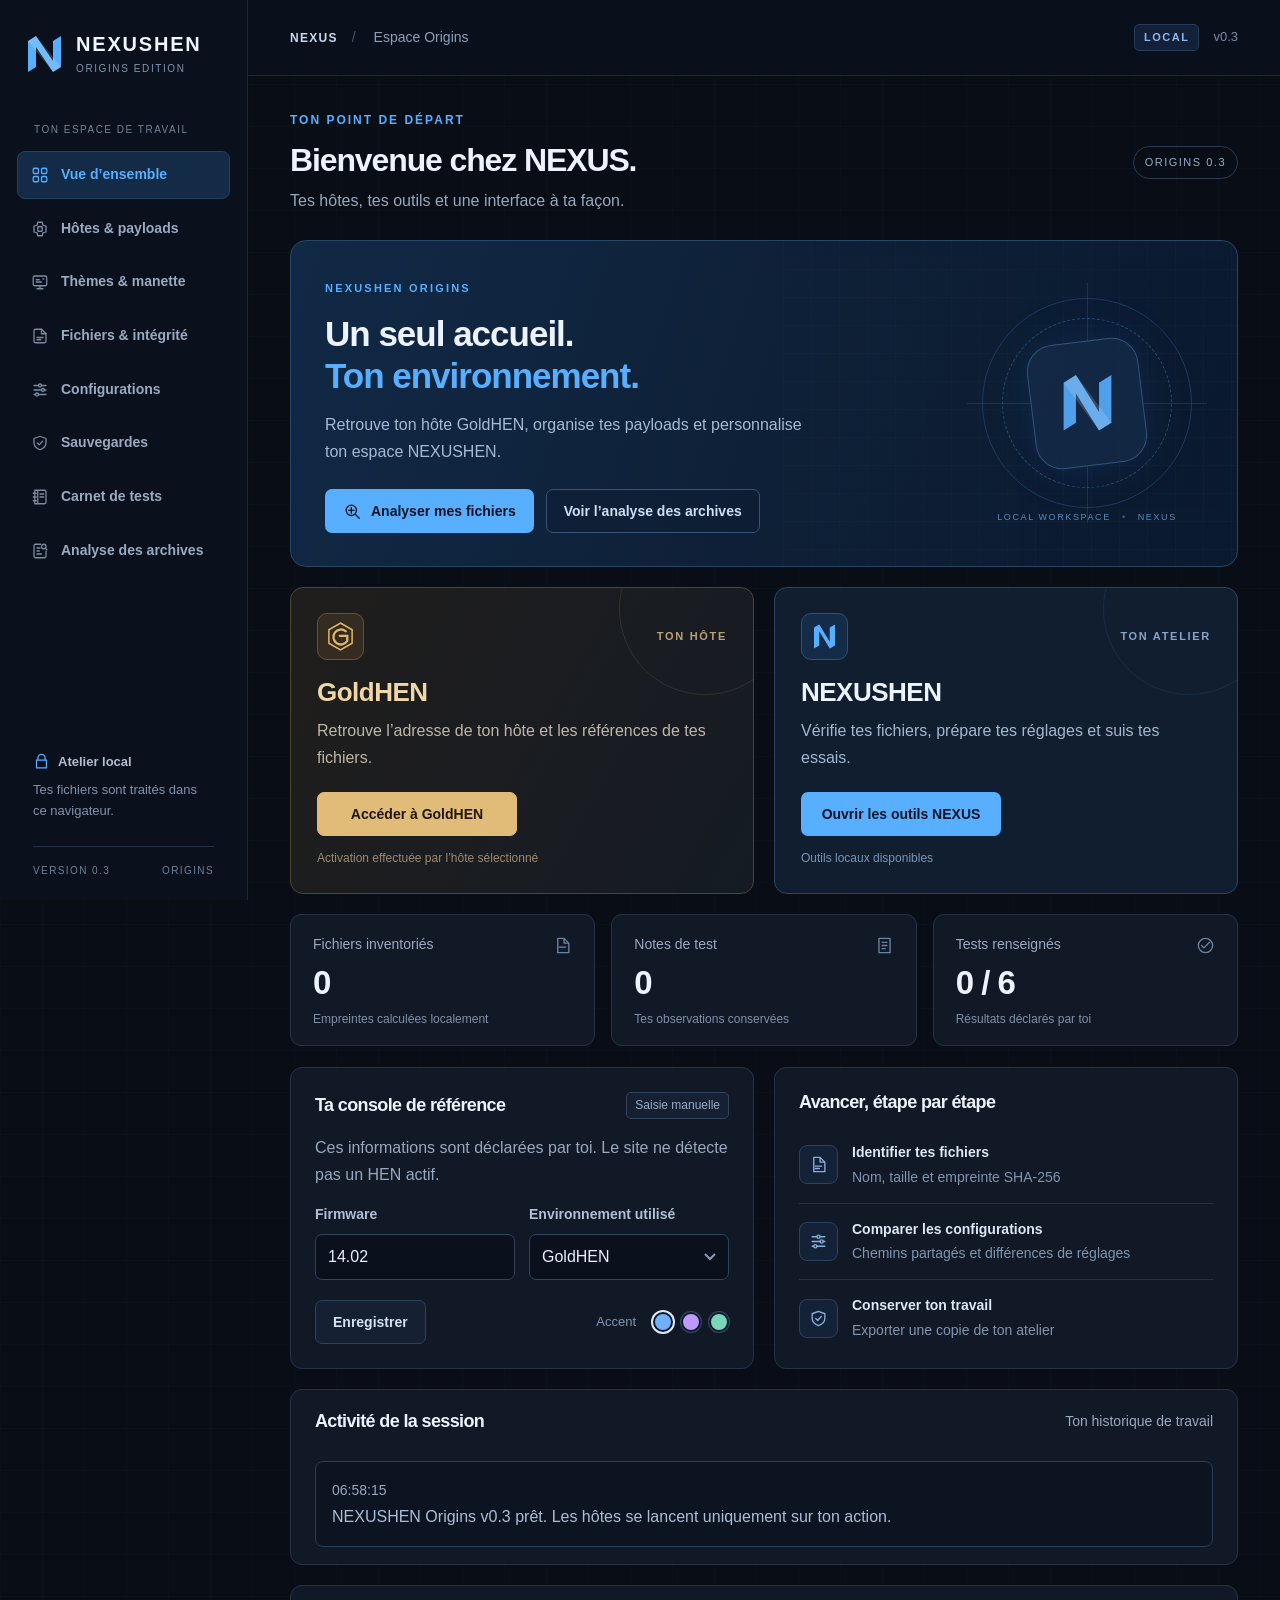
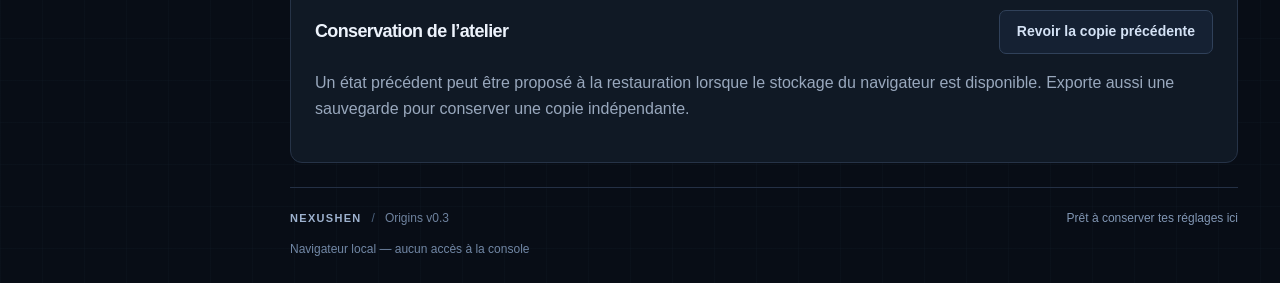
==== index.html @ a4a779b6 "Add files via upload For test" ====
<!doctype html>
<html lang="fr" data-accent="blue" data-background="grid" data-tv="false" data-motion="true">
<head>
  <meta charset="utf-8">
  <meta name="viewport" content="width=device-width, initial-scale=1">
  <meta name="theme-color" content="#080d16">
  <meta name="description" content="NEXUSHEN Origins : ton accueil PS4, tes hôtes, tes fichiers et ton atelier local.">
  <title>NEXUSHEN — Origins v0.3</title>
  <style>:root{color-scheme:dark;--accent:#70b0ff;--accent-strong:#4c99f8;--accent-soft:#132b46;--accent-glow:rgba(76,153,248,.2);--bg:#080d16;--panel:#101925;--line:#233043;--text:#edf3fc;--muted:#99a8bd;--green:#69d9ac;--amber:#ecc277;--red:#ff9a9a}
html[data-accent="purple"]{--accent:#bd9aff;--accent-strong:#a276f5;--accent-soft:#2b2041;--accent-glow:rgba(162,118,245,.2)}html[data-accent="green"]{--accent:#77d8b7;--accent-strong:#44bc92;--accent-soft:#13372d;--accent-glow:rgba(68,188,146,.2)}
*{box-sizing:border-box}html{background:#080d16;scroll-behavior:smooth}body{margin:0;background:#080d16;color:#edf3fc;font-family:Arial,Helvetica,sans-serif;font-size:16px;line-height:1.55;-webkit-font-smoothing:antialiased}button,input,textarea,select{font:inherit}button,a,input,select,textarea{-webkit-tap-highlight-color:rgba(112,176,255,.15)}button{cursor:pointer}button:disabled{cursor:not-allowed;opacity:.45}a{color:#70b0ff;color:var(--accent,#70b0ff)}button:focus-visible,a:focus-visible,input:focus-visible,textarea:focus-visible,select:focus-visible{outline:3px solid #70b0ff;outline:3px solid var(--accent,#70b0ff);outline-offset:4px}button:focus,a:focus{outline-offset:4px}::selection{background:#24558b;color:#fff}svg{display:block}button svg,.stat svg,.upload-icon svg,.workflow-icon svg,.feature-icon svg,.notice>svg{fill:none;stroke:currentColor;stroke-width:1.7;stroke-linecap:round;stroke-linejoin:round}button svg{width:19px;height:19px;flex-shrink:0}h1,h2,h3,p{margin-top:0}h1,h2,h3{font-weight:700;letter-spacing:-.035em;line-height:1.2}h1{font-size:32px;margin-bottom:9px}h2{font-size:20px;margin-bottom:14px}h3{font-size:18px;margin-bottom:10px}p{margin-bottom:16px}code,.mono,.code-input,pre{font-family:Consolas,"Liberation Mono",Menlo,monospace}code{font-size:.91em;overflow-wrap:anywhere;word-break:break-word}pre{white-space:pre-wrap;word-break:break-word;background:#090f19;border:1px solid #263347;padding:16px;border-radius:10px;overflow:auto;font-size:14px}small,.small{font-size:14px}.muted{color:#99a8bd}.small.muted{color:#99a8bd}.eyebrow{color:#70b0ff;color:var(--accent,#70b0ff);font-size:12px;letter-spacing:2px;font-weight:bold;margin-bottom:11px}.skip-link{position:absolute;left:12px;top:-100px;z-index:100;background:#edf3fc;color:#080d16;padding:12px 18px;border-radius:6px}.skip-link:focus{top:12px}[hidden]{display:none!important}
.app-shell{min-height:100vh}.sidebar{position:fixed;top:0;bottom:0;left:0;width:248px;padding:32px 20px 22px;background:#0b111c;border-right:1px solid #1c2737;display:flex;flex-direction:column;z-index:20}.brand{display:flex;align-items:center;text-decoration:none;color:#70b0ff;color:var(--accent,#70b0ff);margin:0 5px 45px}.brand-symbol{flex-shrink:0;margin-right:12px}.brand-word{display:block}.brand-word strong{display:block;font-size:20px;color:#f2f6ff;letter-spacing:1.8px;line-height:1.2}.brand-word>span{display:block;font-size:10px;letter-spacing:1.6px;color:#8195af;margin-top:5px}.sidebar-label{font-size:10px;letter-spacing:1.5px;color:#71839a;padding-left:14px;margin-bottom:14px}.navigation{margin:0 -3px}.nav-button{display:flex;align-items:center;width:100%;min-height:47px;padding:12px 13px;background:transparent;color:#9aaac1;border:1px solid transparent;border-radius:8px;text-align:left;font-size:14px;font-weight:bold;margin-bottom:6px;transition:background .15s,color .15s,border-color .15s}.nav-button svg{width:18px;height:18px;margin-right:12px;opacity:.8}.nav-button:hover{background:#121e2f;color:#e6f0ff}.nav-button.is-active{background:#132b46;background:var(--accent-soft,#132b46);border-color:#25415f;color:#9ccaff;color:var(--accent,#9ccaff)}.nav-button.is-active svg{opacity:1}.sidebar-bottom{margin-top:auto;padding:40px 13px 0;color:#8092ab}.sidebar-bottom p{font-size:13px;line-height:1.6;margin-bottom:24px}.local-label{display:flex;align-items:center;color:#b1bed0;font-size:13px;font-weight:bold;margin-bottom:8px}.local-label svg{margin-right:8px;color:#70b0ff;color:var(--accent,#70b0ff)}.version-line{display:flex;justify-content:space-between;border-top:1px solid #263043;padding-top:16px;font-size:10px;letter-spacing:1.4px;color:#6f829a}.workspace{margin-left:248px;min-width:0}.topbar{height:76px;border-bottom:1px solid #1c2737;padding:0 42px;display:flex;align-items:center;justify-content:space-between;background:#0a101b}.breadcrumb{font-size:14px;color:#8e9fb6}.breadcrumb>span:first-child{font-size:12px;color:#cbd9ec;letter-spacing:1.3px;font-weight:bold}.breadcrumb-divider{display:inline-block;margin:0 14px;color:#49576a}.topbar-right{display:flex;align-items:center}.mode-pill{color:#91b7e5;background:#122039;border:1px solid #283b56;border-radius:5px;padding:4px 9px;font-size:11px;font-weight:bold;letter-spacing:1.5px}.build-label{margin-left:14px;color:#788ca8;font-size:13px}.main-content{max-width:1460px;margin:auto;padding:35px 42px 24px}.page{display:none}.page.is-active{display:block;animation:page-in .2s ease-out}.page-heading{display:flex;align-items:center;justify-content:space-between;margin-bottom:26px}.page-description{color:#99a8bd;font-size:15px;line-height:1.6;margin-bottom:0;max-width:750px}.edition-badge{margin-left:20px;font-size:11px;letter-spacing:1.5px;color:#99acc8;border:1px solid #2a3b53;border-radius:20px;padding:7px 11px;white-space:nowrap}
.hero-panel{display:flex;position:relative;align-items:center;overflow:hidden;min-height:290px;background:#0e2037;background:linear-gradient(108deg,#112946 0%,#0e2037 52%,#0b1b2f 100%);border:1px solid #294664;border-radius:16px;margin-bottom:20px;padding:34px 34px 33px}.hero-panel:before{content:"";position:absolute;right:0;top:0;bottom:0;width:48%;background-image:linear-gradient(rgba(89,144,201,.05) 1px,transparent 1px),linear-gradient(90deg,rgba(89,144,201,.05) 1px,transparent 1px);background-size:28px 28px;opacity:.6}.hero-copy{z-index:1;position:relative;width:73%;max-width:660px}.hero-kicker{font-size:11px;letter-spacing:2.2px;font-weight:bold;color:#8abcf8;color:var(--accent,#8abcf8)}.hero-copy h2{font-size:35px;line-height:1.19;letter-spacing:-1px;margin:14px 0}.hero-copy h2 span{color:#8abcf8;color:var(--accent,#8abcf8)}.hero-copy p{color:#a6bad3;max-width:490px;font-size:15px;line-height:1.7;margin-bottom:24px}.button-row{display:flex;align-items:center;flex-wrap:wrap;margin:0 -6px -8px}.button-row>.button{margin:0 6px 8px}.button{display:inline-flex;align-items:center;justify-content:center;min-height:44px;padding:11px 17px;font-size:14px;font-weight:bold;line-height:1.35;border:1px solid #34455f;border-radius:7px;text-decoration:none;color:#e0eafa;background:#162235;transition:background .15s,transform .15s,border-color .15s;max-width:100%;text-align:center}.button svg{margin-right:9px}.button:hover{background:#21334d;border-color:#5b769b}.button:active{transform:translateY(1px)}.button.primary{color:#061426;background:#70b0ff;background:var(--accent,#70b0ff);border-color:transparent}.button.primary:hover{filter:brightness(1.1)}.button.secondary{background:#152133;border-color:#30415a;color:#d4e2f5}.button.secondary:hover{background:#20314a}.button.hero-secondary{background:rgba(12,28,47,.35);color:#cfdef1;border-color:#355477}.button.hero-secondary:hover{background:#1b3654}.button.quiet{background:transparent;border-color:transparent;color:#96bff3;color:var(--accent,#96bff3)}.button.danger{color:#ffc2c2;background:#342027;border-color:#5c303c}.button.small{font-size:13px;padding:7px 11px;min-height:36px}.hero-art{position:absolute;width:260px;height:260px;right:20px;top:50%;margin-top:-130px;color:#70b0ff;color:var(--accent,#70b0ff);opacity:.9}.orbit{position:absolute;border:1px solid #2e4f74;border-radius:50%;left:50%;top:50%;transform:translate(-50%,-50%)}.orbit-one{width:210px;height:210px;border-color:#203f62}.orbit-two{width:170px;height:170px;border-style:dashed;border-color:#2d527d}.orbit-line{position:absolute;background:#345270;opacity:.5}.orbit-line-one{width:240px;height:1px;top:50%;left:10px}.orbit-line-two{height:240px;width:1px;left:50%;top:10px}.hero-emblem{position:absolute;top:50%;left:50%;width:112px;height:125px;margin:-62px 0 0 -56px;background:#132a45;border:1px solid #375b86;border-radius:27px;box-shadow:0 0 45px rgba(49,116,205,.18);display:flex;align-items:center;justify-content:center;transform:rotate(-7deg)}.hero-emblem svg{width:57px;height:67px;transform:rotate(7deg)}.art-caption{position:absolute;left:0;right:0;bottom:8px;text-align:center;font-size:9px;letter-spacing:1.6px;color:#6a95c5}.art-caption span{margin:0 7px;color:#426a95}
.stats-row{display:flex;margin:0 -8px 21px}.stat{flex:1;min-width:0;margin:0 8px;background:#101925;border:1px solid #263347;border-radius:11px;padding:19px 22px 17px}.stat-label{display:flex;align-items:center;justify-content:space-between;color:#9aaac0;font-size:14px;margin-bottom:6px}.stat-label svg{width:19px;height:19px;color:#6b84a4;margin-left:10px;flex-shrink:0}.stat>strong{display:block;font-size:33px;font-weight:600;line-height:1.3;color:#edf4ff;font-variant-numeric:tabular-nums;letter-spacing:-1px}.stat p{font-size:12px;color:#7e91ab;margin:5px 0 0}.two-columns{display:flex;align-items:stretch;margin:0 -10px}.two-columns>.panel{flex:1;min-width:0;margin-left:10px;margin-right:10px}.panel{border:1px solid #263347;background:#101925;border-radius:12px;padding:24px;margin-bottom:20px;min-width:0}.panel-heading{display:flex;align-items:center;justify-content:space-between;margin-bottom:16px}.panel-heading h2{font-size:18px;margin:0}.panel-heading .button{margin-left:12px}.panel>p.muted{font-size:14px;line-height:1.65}.badge{display:inline-block;font-size:12px;line-height:1.4;border-radius:5px;padding:4px 8px;border:1px solid #33445d;color:#99acc6;background:#152132;white-space:nowrap;margin-left:10px}.badge.info{color:#99c5ff;border-color:#31537e;background:#142c49}.badge.warning{color:#ecc277;border-color:#685231;background:#2c251a}.badge.error{color:#ffaeae;border-color:#713a44;background:#311e25}.badge.success{color:#7ddebb;border-color:#315b4d;background:#142d26}.field-row{display:flex;margin:0 -7px}.field-row>.field{flex:1;min-width:0;margin-left:7px;margin-right:7px}.field{margin-bottom:17px}label,.file-label{display:block;color:#b1c0d5;font-size:14px;font-weight:bold;margin-bottom:8px}input[type=text],input[type=number],textarea,select{display:block;width:100%;border:1px solid #31425a;border-radius:7px;color:#e6f0ff;background:#0a111d;min-height:44px;padding:11px 12px;line-height:1.4;outline-color:#70b0ff;outline-color:var(--accent,#70b0ff)}input::placeholder,textarea::placeholder{color:#697e9b;opacity:1}textarea{resize:vertical;line-height:1.65;margin-bottom:16px;font-size:15px}select{padding-right:34px;-webkit-appearance:none;appearance:none;background-image:url("data:image/svg+xml,%3Csvg xmlns='http://www.w3.org/2000/svg' width='12' height='8' viewBox='0 0 12 8'%3E%3Cpath d='m1 1 5 5 5-5' fill='none' stroke='%23899bb4' stroke-width='2'/%3E%3C/svg%3E");background-position:right 12px center;background-repeat:no-repeat}input:focus,textarea:focus,select:focus{border-color:#70b0ff;border-color:var(--accent,#70b0ff)}.panel-bottom{display:flex;align-items:center;justify-content:space-between;margin-top:3px}.accent-picker{display:flex;align-items:center;margin-left:12px}.accent-picker>span{font-size:13px;color:#8196b1;margin-right:9px}.accent-swatch{width:20px;height:20px;border:2px solid #0e1929;border-radius:50%;padding:0;margin-left:8px;outline-offset:3px;box-shadow:0 0 0 1px #384a63}.accent-swatch:hover{box-shadow:0 0 0 2px #e0ebfa}.swatch-blue{background:#70b0ff}.swatch-purple{background:#bd9aff}.swatch-green{background:#77d8b7}html[data-accent="blue"] .swatch-blue,html[data-accent="purple"] .swatch-purple,html[data-accent="green"] .swatch-green{box-shadow:0 0 0 2px #e0ebfa}
.workflow-list{margin-top:-3px}.workflow-item{display:flex;align-items:center;padding:15px 0;border:0;border-bottom:1px solid #263143;background:transparent;width:100%;text-align:left;color:#dce8f8}.workflow-item:last-child{border-bottom:0;padding-bottom:2px}.workflow-item:hover strong{color:#70b0ff;color:var(--accent,#70b0ff)}.workflow-icon{flex-shrink:0;width:39px;height:39px;border:1px solid #2c415d;border-radius:8px;display:flex;align-items:center;justify-content:center;color:#88aedb;background:#142237;margin-right:14px}.workflow-icon svg{width:19px;height:19px}.workflow-item strong{display:block;font-size:14px;margin-bottom:3px}.workflow-item small{display:block;color:#8195b0;font-size:13px;line-height:1.5}.activity-panel{padding-top:21px;padding-bottom:17px}.activity-list{font-size:14px;color:#9eb0c8;max-height:200px;overflow:auto}.activity-list>p{margin:8px 0}.activity-list time{color:#6f89aa;font-family:Consolas,monospace;font-size:12px;margin-right:12px}.upload-panel{display:flex;align-items:flex-start;background:#101e31;border:1px solid #2d4c6e;padding:28px}.upload-icon{width:52px;height:58px;flex-shrink:0;border:1px solid #365d88;background:#172f4f;border-radius:11px;display:flex;align-items:center;justify-content:center;color:#8fc2ff;margin-right:22px}.upload-icon svg{width:27px;height:27px}.upload-copy{min-width:0;flex:1}.upload-copy h2{margin-bottom:8px}.upload-copy>p{font-size:15px}.upload-copy .file-label{font-size:13px;margin-bottom:8px}input[type=file]{display:block;max-width:100%;width:100%;font-size:14px;color:#acbdd4;padding:8px 0;margin-bottom:9px;white-space:normal;overflow:hidden}input[type=file]::-webkit-file-upload-button{font-family:inherit;font-size:14px;font-weight:bold;background:#1c3657;color:#dcecff;border:1px solid #3b5a82;border-radius:6px;padding:10px 14px;margin-right:12px;cursor:pointer}input[type=file]::file-selector-button{font-family:inherit;font-size:14px;font-weight:bold;background:#1c3657;color:#dcecff;border:1px solid #3b5a82;border-radius:6px;padding:10px 14px;margin-right:12px;cursor:pointer}.status-text{font-size:13px;color:#a8bdd9;margin:10px 0 0}.table-wrap{overflow-x:auto;width:100%;border:1px solid #26364d;border-radius:8px}table{border-collapse:collapse;width:100%;text-align:left;font-size:14px}th{font-weight:bold;color:#90a5c0;background:#142031;font-size:12px;letter-spacing:.4px;white-space:nowrap}th,td{padding:13px 14px;border-bottom:1px solid #263347;vertical-align:top}tbody tr:last-child td{border-bottom:0}td{color:#c4d3e8}td:first-child{font-weight:bold}td .mono,td code{font-size:12px;line-height:1.7;word-break:break-all}td:nth-child(3){min-width:180px;max-width:310px}td:nth-child(2){white-space:nowrap}td:last-child .button{min-height:32px;padding:6px 9px;font-size:12px}.empty-cell{font-size:14px!important;font-weight:normal!important;color:#8197b4!important;padding:29px 20px!important;text-align:center}.footnote{color:#8195b0;font-size:13px;line-height:1.65;margin:16px 0 0}.reference-list{margin-top:16px}.reference-list>div,.reference-item{border-top:1px solid #29364a;padding:15px 0}.reference-list>div:first-child{border-top:0}.reference-list code,.reference-list .mono{display:block;word-break:break-all;font-size:12px;color:#85a6d0;margin-top:7px}.config-name-field{margin-top:18px}.code-input{font-size:14px;line-height:1.75;tab-size:2;color:#bad4f5;background:#080f19}.analysis-results{margin-top:22px}.analysis-results:empty{margin-top:0}.analysis-results h3{margin-top:20px}.analysis-results ul{padding-left:22px}.analysis-results .mono{word-break:break-all}.notice{display:flex;align-items:flex-start;border:1px solid #304867;border-radius:10px;background:#102035;padding:18px 20px;margin-bottom:22px;color:#b9cde8}.notice>svg{width:22px;height:22px;flex-shrink:0;margin:1px 13px 0 0;color:#8ebfff}.notice strong{display:block;font-size:15px;color:#d8e7fc;margin-bottom:5px}.notice p{font-size:14px;line-height:1.7;margin:0}.notice.warning{border-color:#635033;background:#2a241b;color:#ddcba9}.notice.warning strong{color:#f1d39c}.notice.error{border-color:#693d47;background:#2b1b22;color:#ecc0c6}.notice.success{border-color:#325b4a;background:#14281f;color:#aedac4}.issue{border-left:3px solid #4b86c6;background:#122238;color:#c1d7f2;border-radius:0 7px 7px 0;padding:12px 15px;font-size:14px;line-height:1.7;margin:10px 0}.issue.warning{border-left-color:#d0a14e;background:#292319;color:#dfcba9}.issue.error{border-left-color:#d57b86;background:#2b1b22;color:#ecc0c6}.issue.info{border-left-color:#4b86c6;background:#122238;color:#c1d7f2}.issue p{margin:0}.issue code{color:inherit}.backup-card{padding:27px}.feature-icon{width:45px;height:45px;background:#142b46;border:1px solid #315274;color:#90bfff;border-radius:10px;display:flex;align-items:center;justify-content:center;margin-bottom:21px}.feature-icon svg{width:22px;height:22px}.backup-card h2{font-size:21px}.backup-card>.button{margin-top:4px}.backup-card .muted{min-height:69px}.backup-card label{margin-top:17px}.backup-preview>p:last-child{margin:0}.record-list{margin-top:22px}.empty-state{color:#8296b0;border:1px dashed #31445f;border-radius:8px;font-size:14px;padding:20px;text-align:center;line-height:1.7;margin:15px 0 0}.record{border:1px solid #2c3e56;background:#0c1422;border-radius:8px;padding:16px;margin-top:12px;overflow-wrap:anywhere;word-break:break-word}.record-head{display:flex;align-items:flex-start;justify-content:space-between;margin-bottom:8px}.record-head strong{color:#d7e6fb;min-width:0}.record-head time{font-size:12px;color:#8296b4;margin-left:12px;flex-shrink:0}.record p{color:#acbed6;font-size:14px;line-height:1.7;white-space:pre-wrap;margin:0 0 12px}.record p:last-child{margin-bottom:0}.record-actions{display:flex;justify-content:flex-end;margin-top:12px}.record-actions .button{margin-left:8px;min-height:34px;font-size:12px;padding:7px 10px}.test-list>div,.test-row{padding:17px 0;border-top:1px solid #29384e}.test-list>div:first-child{border-top:0}.test-row{display:flex;align-items:center}.test-row>label{flex:1;margin:0 14px 0 0}.test-row select{max-width:190px;font-size:14px}.test-row input[type=text]{margin-top:10px}.test-item{padding:15px 0}.test-item label{margin-top:10px}.audit-content{color:#b9cce4}.audit-content h2{font-size:21px;color:#e7f1ff;margin-top:8px}.audit-content h3{color:#d4e7ff;margin-top:24px}.audit-content p,.audit-content li{font-size:15px;line-height:1.8}.audit-content ul,.audit-content ol{padding-left:22px}.audit-content code{color:#b7d6ff}.audit-content table{margin:18px 0}.audit-content a{word-break:break-word}.audit-content .source,.source{font-size:12px;color:#8199ba;word-break:break-word;line-height:1.6}.workspace-footer{border-top:1px solid #243045;margin-top:24px;padding-top:21px;display:flex;flex-wrap:wrap;justify-content:space-between;align-items:center;color:#6f839f;font-size:12px}.footer-brand{color:#9eb2cf;letter-spacing:1.3px;font-weight:bold;font-size:11px}.footer-divider{margin:0 10px;color:#4b617e}.footer-storage{text-align:right;font-size:12px;color:#8196b3}.footer-storage>span{display:block}.footer-storage #last-saved:empty{display:none}.browser-info{width:100%;font-size:12px;color:#7187a5;margin:12px 0 0;line-height:1.6;overflow-wrap:anywhere;word-break:break-word}.toast{position:fixed;bottom:26px;left:50%;transform:translateX(-50%);width:auto;max-width:calc(100% - 30px);border:1px solid #355b87;border-radius:9px;background:#163053;color:#e4f0ff;padding:13px 21px;font-size:14px;box-shadow:0 8px 30px rgba(0,0,0,.35);z-index:90;pointer-events:none;opacity:0;transition:opacity .2s}.toast.is-visible,.toast.show,.toast.visible{opacity:1}.toast:empty{display:none}.noscript-notice{position:fixed;bottom:0;left:0;right:0;background:#532a28;color:#fff;padding:16px;text-align:center;z-index:100}
@keyframes page-in{from{opacity:.6;transform:translateY(4px)}to{opacity:1;transform:translateY(0)}}
@media(min-width:1500px){.hero-panel{min-height:310px;padding:38px 40px}.hero-copy h2{font-size:40px}.hero-art{right:40px}.main-content{padding-top:40px}.stat{padding:22px 24px}.panel{padding:26px}}
@media(max-width:1180px){.sidebar{width:222px;padding-left:15px;padding-right:15px}.brand-word strong{font-size:18px;letter-spacing:1.4px}.brand-symbol{width:32px;margin-right:10px}.brand-word>span{font-size:9px;letter-spacing:1.3px}.workspace{margin-left:222px}.topbar{padding:0 27px}.main-content{padding:29px 27px 22px}.hero-copy{width:75%}.hero-copy h2{font-size:31px}.hero-panel{padding:28px 26px}.hero-art{right:-10px;width:225px}.orbit-one{width:190px;height:190px}.orbit-two{width:150px;height:150px}.hero-emblem{width:97px;height:110px;margin-left:-48px;margin-top:-55px}.hero-emblem svg{width:50px}.hero-copy p{max-width:420px}.hero-copy .button{font-size:13px}.two-columns{display:block;margin:0}.two-columns>.panel{margin-left:0;margin-right:0}.stats-row .stat{padding:18px 16px}.stat-label{font-size:13px}.stat p{font-size:11px}.panel-heading h2{font-size:19px}.workflow-list{display:flex;flex-wrap:wrap}.workflow-item{width:50%;border-bottom:0;padding:12px 0}.workflow-item:last-child{padding-bottom:12px}.workflow-item small{max-width:220px}.backup-card .muted{min-height:0}.edition-badge{display:none}}
@media(max-width:800px){.sidebar{position:relative;width:auto;padding:19px 20px 0;border-right:0;border-bottom:1px solid #243247;display:block}.brand{margin:0 0 19px 0}.brand-symbol{width:31px;height:36px}.brand-word strong{font-size:19px}.brand-word>span{font-size:9px}.sidebar-label,.sidebar-bottom{display:none}.navigation{display:flex;overflow-x:auto;margin:0 -20px;padding:0 13px 11px;-webkit-overflow-scrolling:touch}.nav-button{width:auto;flex-shrink:0;margin:0 3px;padding:10px 12px;min-height:42px;white-space:nowrap;font-size:13px}.nav-button svg{width:16px;height:16px;margin-right:8px}.workspace{margin-left:0}.topbar{height:51px;padding:0 20px}.breadcrumb{font-size:12px}.breadcrumb>span:first-child{font-size:11px}.mode-pill{font-size:10px;padding:3px 7px}.build-label{font-size:12px;margin-left:10px}.main-content{padding:25px 20px 20px}.page-heading{margin-bottom:22px}h1{font-size:28px}.eyebrow{font-size:10px}.page-description{font-size:14px}.hero-panel{min-height:290px}.hero-copy{width:75%;max-width:580px}.hero-art{right:0}.hero-copy h2{font-size:33px}.hero-copy p{max-width:390px}.stat-label{font-size:13px}.stat-label svg{display:none}.stat>strong{font-size:29px}.stat p{font-size:12px}.panel{padding:22px}.upload-panel{padding:23px}.workspace-footer{font-size:11px}.footer-storage{font-size:11px}.hero-copy .button{font-size:14px}}
@media(max-width:560px){.sidebar{padding:18px 17px 0}.navigation{margin-left:-17px;margin-right:-17px;padding-left:10px;padding-right:10px}.topbar{padding:0 17px}.main-content{padding:23px 16px 18px}h1{font-size:25px;letter-spacing:-.7px}.eyebrow{font-size:10px;letter-spacing:1.6px}.page-heading{align-items:flex-start}.page-description{font-size:14px;line-height:1.65}.hero-panel{padding:25px 22px 23px;min-height:0;border-radius:12px}.hero-copy{width:100%;max-width:none}.hero-copy h2{font-size:31px;line-height:1.22;margin-top:14px;letter-spacing:-.9px}.hero-copy p{font-size:14px;max-width:100%;padding-right:0;line-height:1.75}.hero-kicker{font-size:10px;letter-spacing:1.7px}.hero-art{display:none}.hero-copy .button-row{display:block;margin:0}.hero-copy .button{display:flex;width:100%;margin:10px 0 0;min-height:45px}.stats-row{margin:0 -4px 18px}.stats-row .stat{margin:0 4px;padding:14px 11px 12px;border-radius:9px}.stat-label{font-size:12px;line-height:1.4;min-height:34px;margin-bottom:4px;align-items:flex-start}.stat>strong{font-size:28px}.stat p{display:none}.panel{border-radius:10px;padding:20px 17px;margin-bottom:17px}.panel-heading{flex-wrap:wrap;margin-bottom:16px}.panel-heading h2{font-size:18px}.panel-heading .badge{font-size:10px;margin-left:7px;padding:3px 6px}.panel-heading .button{margin:12px 0 0;width:100%}.panel-heading>.small{margin-top:8px;width:100%;font-size:12px}.field-row{display:block;margin:0}.field-row>.field{margin-left:0;margin-right:0}.field{margin-bottom:16px}input[type=text],input[type=number],textarea,select{font-size:16px}label{font-size:14px}.panel-bottom{margin-top:7px}.accent-picker{margin-left:6px}.accent-picker>span{font-size:12px}.accent-swatch{margin-left:7px;width:20px;height:20px}.workflow-list{display:block}.workflow-item{width:100%;padding:14px 0;border-bottom:1px solid #263347}.workflow-item:last-child{padding-bottom:2px}.workflow-item small{max-width:100%}.workflow-item strong{font-size:14px}.workflow-item small{font-size:12px}.activity-panel .panel-heading{margin-bottom:11px}.upload-panel{display:block;padding:21px 18px}.upload-icon{width:43px;height:47px;margin:0 0 16px}.upload-copy h2{font-size:20px}.upload-copy p{font-size:14px}input[type=file]{font-size:12px}input[type=file]::-webkit-file-upload-button{font-size:13px;padding:10px}input[type=file]::file-selector-button{font-size:13px;padding:10px}.table-wrap{border-radius:6px}th,td{padding:11px 10px;font-size:13px}.notice{padding:16px 14px}.notice>svg{width:19px;height:19px;margin-right:10px}.notice strong{font-size:14px}.notice p{font-size:13px}.footnote{font-size:12px}.code-input{font-size:13px}.button-row>.button{flex:1;min-width:125px}.button{font-size:13px;padding:11px 14px}.backup-card h2{font-size:20px}.backup-card>.button{width:100%}.backup-card .footnote{font-size:12px}.backup-card .feature-icon{margin-bottom:17px}.record{padding:13px}.record-head{display:block}.record-head time{display:block;margin:6px 0 0}.record p{font-size:13px}.test-row{display:block}.test-row>label{margin-bottom:10px}.test-row select{max-width:none;font-size:15px}.audit-content h2{font-size:20px}.audit-content p,.audit-content li{font-size:14px}.audit-content .source,.source{font-size:11px}.workspace-footer{display:block;line-height:1.7;padding-top:18px;margin-top:24px}.footer-storage{text-align:left;margin-top:10px}.browser-info{font-size:11px}.toast{bottom:15px;font-size:13px;padding:12px 17px;max-width:calc(100% - 28px);width:calc(100% - 28px);text-align:center}}
@media(prefers-reduced-motion:reduce){html{scroll-behavior:auto}*,*:before,*:after{animation:none!important;transition:none!important}}
@media print{body{background:#fff;color:#111}.sidebar,.topbar,.hero-panel,.workspace-footer,.toast,.button,input[type=file],.accent-picker{display:none!important}.workspace{margin:0}.main-content{padding:0;max-width:none}.page{display:none!important}.page.is-active{display:block!important}.panel,.notice,.record,.stat{background:#fff!important;border:1px solid #aaa;color:#111;box-shadow:none;break-inside:avoid}.muted,.page-description,.footnote,.source,.audit-content,.audit-content h2,.audit-content h3,.audit-content code{color:#333!important}h1,h2,h3{color:#111!important}.table-wrap{overflow:visible}th,td{color:#111;background:#fff;border-color:#aaa}.badge{background:#fff;color:#333;border-color:#aaa}}

/* Readable working text on mobile, desktop and TV. */
.page-description,.hero-copy p,.panel>p.muted,.upload-copy>p,.notice p,.audit-content p,.audit-content li,.record p,.issue,.empty-state,.analysis-results,.activity-list{font-size:16px}
.nav-button,.stat-label,.workflow-item strong,.workflow-item small,label,.file-label,input[type=file]{font-size:14px}
@media(max-width:560px){.stat-label{min-height:40px}.hero-copy p{font-size:16px}.workflow-item small{font-size:14px}.button{font-size:14px}.test-row select{font-size:16px}}

/* Export accessible et lisibilité du contenu importé. */
.preserve-lines { white-space: pre-wrap; overflow-wrap: anywhere; word-wrap: break-word; }
.hash-cell, .path-line { overflow-wrap: anywhere; word-break: break-all; }
.export-backdrop { position: fixed; z-index: 90; top: 0; right: 0; bottom: 0; left: 0; background: rgba(2, 7, 14, .84); }
.export-fallback { position: fixed; z-index: 91; top: 8vh; left: 50%; transform: translateX(-50%); width: calc(100% - 32px); max-width: 760px; max-height: 84vh; overflow: auto; padding: 26px; background: #101c2d; border: 1px solid #375779; border-radius: 16px; box-shadow: 0 20px 90px #020509; }
.export-fallback h2 { margin-top: 0; font-size: 21px; overflow-wrap: anywhere; }
.export-fallback textarea { width: 100%; margin: 16px 0; font: 13px monospace; }
.export-fallback button { margin: 4px 8px 4px 0; }
@media (max-width: 600px) { .export-fallback { padding: 18px; } }

/* Origins: hôtes, catalogue, identité et commandes. */
.sidebar{overflow-y:auto}.sidebar .brand,.sidebar .sidebar-label,.sidebar .navigation,.sidebar .sidebar-bottom{flex-shrink:0}
html[data-background="grid"] body{background-color:#080d16;background-image:linear-gradient(rgba(77,117,165,.035) 1px,transparent 1px),linear-gradient(90deg,rgba(77,117,165,.035) 1px,transparent 1px);background-size:42px 42px}
html[data-background="plain"] body{background:#080d16}html[data-background="plain"] .hero-panel:before{display:none}
html[data-background="orbit"] body{background-color:#080d16;background-image:radial-gradient(ellipse at 86% 5%,rgba(69,123,191,.14) 0,rgba(69,123,191,.03) 28%,transparent 49%),radial-gradient(ellipse at 5% 85%,rgba(52,101,174,.1) 0,transparent 40%);background-attachment:fixed}
.environment-grid{display:flex;margin:0 -10px 20px}.environment-card{display:flex;flex-direction:column;min-width:0;flex:1;margin:0 10px;padding:25px 26px;border:1px solid #2b4566;border-radius:13px;background:#101e30;position:relative;overflow:hidden}.environment-card:before{content:"";position:absolute;right:-38px;top:-65px;width:170px;height:170px;border:1px solid rgba(111,171,240,.1);border-radius:50%;pointer-events:none}.environment-card-top{display:flex;align-items:center;justify-content:space-between;margin-bottom:17px}.environment-symbol{display:flex;width:47px;height:47px;align-items:center;justify-content:center;color:#82b9ff;color:var(--accent,#82b9ff);background:#152c48;border:1px solid #315074;border-radius:10px}.environment-symbol svg{width:33px;height:33px}.environment-tag{font-size:11px;font-weight:bold;color:#88a3c5;letter-spacing:1.7px}.environment-card h2{font-size:26px;margin:0 0 10px;letter-spacing:-.5px}.environment-card p{font-size:16px;line-height:1.65;color:#a4b7d0;margin-bottom:21px;max-width:450px}.environment-card>.button{margin-top:auto;align-self:flex-start;min-width:200px}.environment-footnote{display:block;font-size:12px;line-height:1.6;color:#7994b8;margin-top:13px}.gold-card{background:linear-gradient(120deg,#201e1c,#151b24);border-color:#4f4531}.gold-card:before{border-color:rgba(225,184,111,.13)}.gold-card h2{color:#f1d7a7}.gold-card p{color:#bfb7a8}.gold-card .environment-tag{color:#b9a17b}.gold-card .environment-footnote{color:#9c8b70}.gold-symbol{color:#e0b56c;background:#342c20;border-color:#675334}.button.gold-button{color:#21180c;background:#e1bb78;border-color:#e1bb78}.button.gold-button:hover{color:#21180c;background:#efce96;border-color:#efce96}.gold-badge{color:#ddbc83;background:#2b261f;border-color:#635237}
input[type=url]{display:block;width:100%;border:1px solid #31425a;border-radius:7px;color:#e6f0ff;background:#0a111d;min-height:44px;padding:11px 12px;line-height:1.4;outline-color:#70b0ff;outline-color:var(--accent,#70b0ff);font-size:16px}input[type=url]:focus{border-color:#70b0ff;border-color:var(--accent,#70b0ff)}.host-panel{border-color:#4f4531;background:linear-gradient(125deg,#1c1c1e,#111a27)}.host-panel .status-text{font-size:14px;color:#b7a27e;line-height:1.7;margin-top:17px;overflow-wrap:anywhere;word-break:break-word}.host-panel .button-row{margin-top:4px}.nexus-ready-panel{background:linear-gradient(125deg,#132843,#111b2a);border-color:#325274}.nexus-ready-panel>p{font-size:16px;color:#c0d2e9;line-height:1.7}.nexus-ready-panel>.button{margin-top:5px}.kit-panel{border-style:dashed;background:#0e1928}.kit-panel>p:last-child{margin-bottom:0}.payload-report{border-bottom:1px solid #2b3b51;padding-bottom:20px;margin-bottom:24px}.payload-report>p:last-child{margin-bottom:0}.payload-report dl{display:flex;flex-wrap:wrap;margin:0}.payload-report dt{width:30%;color:#8aa4c7;margin:0;padding:9px 0}.payload-report dd{width:70%;margin:0;padding:9px 0;color:#c4d9f5;overflow-wrap:anywhere;word-break:break-word}.payload-report .mono{font-size:13px;word-break:break-all}.payload-report table{margin-top:12px}.payload-report .issue{margin-top:12px}
.preference-row{display:flex;align-items:flex-start;font-weight:normal;padding:17px 0;border-bottom:1px solid #2a384c;margin:0;cursor:pointer}.preference-row input{width:22px;height:22px;flex-shrink:0;margin:3px 15px 0 0;accent-color:#70b0ff;accent-color:var(--accent,#70b0ff);cursor:pointer}.preference-row strong{display:block;font-size:16px;line-height:1.45;color:#dceaff;margin-bottom:4px}.preference-row small{display:block;font-size:14px;line-height:1.65;color:#91a6c2}.preference-row:hover strong{color:#70b0ff;color:var(--accent,#70b0ff)}.preference-background{margin-top:23px}.theme-preview-panel .muted{margin-top:20px}.theme-preview{position:relative;min-height:295px;display:flex;flex-direction:column;align-items:center;justify-content:center;background:#0b1930;background-image:linear-gradient(rgba(96,151,215,.055) 1px,transparent 1px),linear-gradient(90deg,rgba(96,151,215,.055) 1px,transparent 1px);background-size:27px 27px;border:1px solid #314b6e;border-radius:10px;overflow:hidden;color:#7eb8ff;color:var(--accent,#7eb8ff)}.theme-preview-logo{position:relative;z-index:1;width:57px;height:67px;filter:drop-shadow(0 0 19px rgba(81,150,238,.3));margin:8px 0 19px}.theme-preview>strong{position:relative;z-index:1;color:#e7f1ff;font-size:20px;font-weight:bold;letter-spacing:4px;line-height:1.4}.theme-preview>span{position:relative;z-index:1;color:#7f9fc6;font-size:10px;font-weight:bold;letter-spacing:3px;margin-top:6px}.theme-preview-orbit{position:absolute;border:1px solid #284970;border-radius:50%;left:50%;top:43%;transform:translate(-50%,-50%)}.theme-preview-orbit-one{width:190px;height:190px}.theme-preview-orbit-two{width:245px;height:245px;border-color:#1c3658}.controller-hints{display:flex;flex-wrap:wrap;margin:0 -8px 8px}.controller-hints>span{font-size:14px;color:#a9bdd8;margin:0 8px 12px;line-height:2}.controller-hints kbd{display:inline-block;font:13px Arial,Helvetica,sans-serif;color:#d1e4ff;background:#17283f;border:1px solid #3a5172;border-bottom-width:3px;border-radius:5px;padding:1px 8px;margin-right:6px;line-height:1.7}#controller-status{font-size:14px;line-height:1.7;color:#96b3d8}.nexus-focus{outline:4px solid #cce4ff!important;outline-color:var(--accent,#cce4ff)!important;outline-offset:5px!important;box-shadow:0 0 0 9px rgba(89,151,231,.15)!important;position:relative;z-index:2}.preference-row .nexus-focus{box-shadow:0 0 0 5px rgba(89,151,231,.2)!important;outline-offset:2px!important}
.boot-overlay{position:fixed;z-index:150;inset:0;top:0;right:0;bottom:0;left:0;display:flex;align-items:center;justify-content:center;padding:30px 20px;background:#060c16;background:radial-gradient(ellipse at center,#142d4c 0,#091323 40%,#060c16 76%);color:#dbeaff;overflow:auto}.boot-content{position:relative;z-index:1;text-align:center;max-width:700px;animation:boot-content-in .7s ease-out}.boot-eyebrow{display:block;font-size:11px;letter-spacing:4px;color:#7c9fc9;margin-bottom:33px}.boot-symbol{width:77px;height:90px;color:#7eb8ff;color:var(--accent,#7eb8ff);margin:0 auto 25px;filter:drop-shadow(0 0 25px rgba(82,145,224,.4))}.boot-content h2{font-size:51px;letter-spacing:10px;margin:0 0 6px;line-height:1.25}.boot-edition{color:#96b4d8;font-size:14px;letter-spacing:7px;margin:0 0 28px}.boot-edition>span{color:#46688e;margin:0 8px}.boot-lightline{height:2px;background:linear-gradient(90deg,transparent,#6faffd,transparent);background:linear-gradient(90deg,transparent,var(--accent,#6faffd),transparent);width:220px;margin:0 auto 22px;box-shadow:0 0 17px rgba(90,155,240,.4);animation:boot-line-in 1.3s ease-out}.boot-description{font-size:14px;color:#7e9bbf;margin-bottom:29px}.boot-content .button{color:#9ab8dc;background:rgba(18,39,68,.5);border-color:#365378;font-size:13px;min-height:42px}.boot-rings{position:absolute;inset:0;top:0;left:0;bottom:0;right:0;overflow:hidden;pointer-events:none}.boot-rings span{position:absolute;top:46%;left:50%;border:1px solid rgba(75,131,200,.13);border-radius:50%;width:470px;height:470px;transform:translate(-50%,-50%);animation:boot-ring-in 1.2s ease-out}.boot-rings span:nth-child(2){width:620px;height:620px;border-color:rgba(75,131,200,.09);animation-duration:1.5s}.boot-rings span:nth-child(3){width:790px;height:790px;border-color:rgba(75,131,200,.07);animation-duration:1.8s}
@keyframes boot-content-in{from{opacity:0;transform:translateY(9px)}to{opacity:1;transform:translateY(0)}}@keyframes boot-line-in{from{opacity:0;transform:scaleX(.15)}to{opacity:1;transform:scaleX(1)}}@keyframes boot-ring-in{from{opacity:0;transform:translate(-50%,-50%) scale(.93)}to{opacity:1;transform:translate(-50%,-50%) scale(1)}}
html[data-motion="false"]{scroll-behavior:auto}html[data-motion="false"] *,html[data-motion="false"] *:before,html[data-motion="false"] *:after{animation:none!important;transition:none!important;scroll-behavior:auto!important}
html[data-tv="true"] body{font-size:19px}html[data-tv="true"] h1{font-size:39px}html[data-tv="true"] h2{font-size:24px}html[data-tv="true"] .page-description,html[data-tv="true"] .hero-copy p,html[data-tv="true"] .panel>p.muted,html[data-tv="true"] .upload-copy>p,html[data-tv="true"] .notice p,html[data-tv="true"] .audit-content p,html[data-tv="true"] .audit-content li,html[data-tv="true"] .record p,html[data-tv="true"] .environment-card p,html[data-tv="true"] .nexus-ready-panel>p{font-size:19px}html[data-tv="true"] label,html[data-tv="true"] .nav-button,html[data-tv="true"] .stat-label,html[data-tv="true"] .workflow-item strong,html[data-tv="true"] .workflow-item small,html[data-tv="true"] .preference-row strong{font-size:17px}html[data-tv="true"] .button{min-height:53px;font-size:17px;padding:13px 19px}html[data-tv="true"] input[type=text],html[data-tv="true"] input[type=url],html[data-tv="true"] input[type=number],html[data-tv="true"] select,html[data-tv="true"] textarea{font-size:19px;min-height:52px;padding:13px 15px}html[data-tv="true"] input[type=file]{font-size:17px}html[data-tv="true"] .preference-row small,html[data-tv="true"] .controller-hints>span,html[data-tv="true"] #controller-status{font-size:16px}html[data-tv="true"] .footnote,html[data-tv="true"] .environment-footnote,html[data-tv="true"] .stat p,html[data-tv="true"] .badge{font-size:14px}html[data-tv="true"] .hero-copy h2{font-size:42px}html[data-tv="true"] .environment-card h2{font-size:31px}html[data-tv="true"] .nexus-focus{outline-width:5px!important;outline-offset:6px!important}html[data-tv="true"] .preference-row input{width:26px;height:26px}html[data-tv="true"] .controller-hints kbd{font-size:16px}html[data-tv="true"] table{font-size:16px}
@media(min-width:801px){html[data-tv="true"] .sidebar{width:278px;padding-left:19px;padding-right:19px}html[data-tv="true"] .workspace{margin-left:278px}html[data-tv="true"] .main-content{max-width:1640px}html[data-tv="true"] .nav-button{min-height:53px}html[data-tv="true"] .hero-copy{width:72%}html[data-tv="true"] .hero-art{opacity:.5}}
@media(max-width:1180px){.environment-card{padding:23px}.launch-columns{display:block}.launch-columns>.panel{margin-left:0;margin-right:0}.themes-columns{display:block}.themes-columns>.panel{margin-left:0;margin-right:0}.theme-preview{min-height:260px}html[data-tv="true"] .hero-copy h2{font-size:35px}html[data-tv="true"] .hero-art{display:none}html[data-tv="true"] .hero-copy{width:100%}html[data-tv="true"] .hero-copy p{max-width:100%}}
@media(max-width:800px){.sidebar{overflow-y:visible}.sidebar .navigation{overflow-x:auto}.environment-grid{margin-left:-7px;margin-right:-7px}.environment-card{margin-left:7px;margin-right:7px;padding:23px}.environment-card>.button{width:100%;min-width:0}.environment-card-top{margin-bottom:15px}.environment-card h2{font-size:25px}html[data-tv="true"] h1{font-size:31px}html[data-tv="true"] .nav-button{font-size:15px}html[data-tv="true"] .button{font-size:16px;min-height:50px}html[data-tv="true"] .panel{padding:22px 18px}.boot-content h2{font-size:42px;letter-spacing:7px}}
@media(max-width:600px){.environment-grid{display:block;margin:0 0 20px}.environment-card{margin:0 0 15px;padding:23px}.environment-card-top{margin-bottom:14px}.environment-card h2{font-size:26px}.environment-card p{font-size:16px;margin-bottom:19px}.environment-card>.button{width:100%}.environment-symbol{width:43px;height:43px}.environment-tag{font-size:10px}.host-panel .button-row{display:block;margin:0}.host-panel .button-row>.button{width:100%;margin:10px 0 0}.host-panel .badge{margin:8px 0 0}.host-panel .panel-heading{display:block}.payload-report dl{display:block}.payload-report dt,.payload-report dd{width:100%}.payload-report dt{padding-bottom:0;font-size:13px}.payload-report dd{padding-top:4px;font-size:14px}.preference-row{padding:16px 0}.preference-row strong{font-size:16px}.preference-row small{font-size:14px}.preference-row input{margin-right:12px}.theme-preview{min-height:255px}.controller-hints{display:block;margin:0 0 10px}.controller-hints>span{display:block;margin:0 0 11px}.theme-preview-panel>.button,#save-preferences{width:100%}.boot-content h2{font-size:32px;letter-spacing:5px}.boot-eyebrow{font-size:9px;letter-spacing:3px;margin-bottom:27px}.boot-symbol{width:64px;height:74px}.boot-edition{font-size:11px;letter-spacing:5px}.boot-description{font-size:13px}.boot-content .button{min-height:45px;font-size:14px}.boot-rings span{width:340px;height:340px}.boot-rings span:nth-child(2){width:455px;height:455px}.boot-rings span:nth-child(3){width:580px;height:580px}html[data-tv="true"] .environment-card h2{font-size:28px}html[data-tv="true"] .hero-copy h2{font-size:33px}html[data-tv="true"] .stat-label{font-size:14px}html[data-tv="true"] h1{font-size:29px}}
@media(prefers-reduced-motion:reduce){.boot-content,.boot-lightline,.boot-rings span{animation:none!important}}
@media print{.boot-overlay,.environment-grid,.theme-preview{display:none!important}html[data-tv="true"] .workspace{margin:0}html[data-background] body{background:#fff!important}input[type=url]{border-color:#aaa;color:#111}}
</style>
</head>
<body>
  <a class="skip-link" href="#main-content">Aller au contenu</a>
  <div class="app-shell">
    <aside class="sidebar">
      <a class="brand" href="#overview" data-page="overview" aria-label="NEXUSHEN, accueil">
        <svg class="brand-symbol" width="39" height="42" viewBox="0 0 39 42" aria-hidden="true"><path d="M3 34V8l8-5 17 25V8l8-5v31l-8 5L11 14v20l-8 5z" fill="currentColor"/><path d="M3 8l8-5 25 31-8 5z" fill="#fff" fill-opacity=".16"/></svg>
        <span class="brand-word"><strong>NEXUSHEN</strong><span>ORIGINS EDITION</span></span>
      </a>
      <div class="sidebar-label">TON ESPACE DE TRAVAIL</div>
      <nav class="navigation" aria-label="Navigation principale">
        <button type="button" class="nav-button is-active" data-page="overview" aria-current="page"><svg viewBox="0 0 24 24" aria-hidden="true"><rect x="3" y="3" width="7" height="7" rx="1.5"/><rect x="14" y="3" width="7" height="7" rx="1.5"/><rect x="3" y="14" width="7" height="7" rx="1.5"/><rect x="14" y="14" width="7" height="7" rx="1.5"/></svg><span>Vue d’ensemble</span></button>
        <button type="button" class="nav-button" data-page="payloads"><svg viewBox="0 0 24 24" aria-hidden="true"><path d="M9 3h6l1 4 4 1v8l-4 1-1 4H9l-1-4-4-1V8l4-1z"/><rect x="9" y="9" width="6" height="6" rx="1"/></svg><span>Hôtes & payloads</span></button>
        <button type="button" class="nav-button" data-page="themes"><svg viewBox="0 0 24 24" aria-hidden="true"><rect x="3" y="4" width="18" height="13" rx="2"/><path d="M8 21h8M12 17v4M7 9h4M7 12h7M16 8h1"/></svg><span>Thèmes & manette</span></button>
        <button type="button" class="nav-button" data-page="files"><svg viewBox="0 0 24 24" aria-hidden="true"><path d="M14 3H6a2 2 0 0 0-2 2v14a2 2 0 0 0 2 2h12a2 2 0 0 0 2-2V9z"/><path d="M14 3v6h6M8 14h8M8 17h5"/></svg><span>Fichiers & intégrité</span></button>
        <button type="button" class="nav-button" data-page="configs"><svg viewBox="0 0 24 24" aria-hidden="true"><path d="M4 6h6m4 0h6M4 12h10m4 0h2M4 18h2m4 0h10"/><circle cx="12" cy="6" r="2"/><circle cx="16" cy="12" r="2"/><circle cx="8" cy="18" r="2"/></svg><span>Configurations</span></button>
        <button type="button" class="nav-button" data-page="backup"><svg viewBox="0 0 24 24" aria-hidden="true"><path d="M12 3 4 6v6c0 4 3.5 7.2 8 9 4.5-1.8 8-5 8-9V6z"/><path d="m8.5 12 2.5 2.5 4.5-5"/></svg><span>Sauvegardes</span></button>
        <button type="button" class="nav-button" data-page="notebook"><svg viewBox="0 0 24 24" aria-hidden="true"><path d="M5 3h13a2 2 0 0 1 2 2v14a2 2 0 0 1-2 2H5V3zM9 3v18M3 7h4M3 12h4M3 17h4M12 8h5M12 12h5"/></svg><span>Carnet de tests</span></button>
        <button type="button" class="nav-button" data-page="audit"><svg viewBox="0 0 24 24" aria-hidden="true"><path d="M13 3H6a2 2 0 0 0-2 2v14a2 2 0 0 0 2 2h12a2 2 0 0 0 2-2v-7M8 8h4M8 12h3M8 16h6"/><circle cx="17" cy="6" r="3"/><path d="m19.2 8.2 2.3 2.3"/></svg><span>Analyse des archives</span></button>
      </nav>
      <div class="sidebar-bottom">
        <div class="local-label"><svg width="17" height="17" viewBox="0 0 24 24" aria-hidden="true"><path d="M7 10V7a5 5 0 0 1 10 0v3M5 10h14v11H5z" fill="none" stroke="currentColor" stroke-width="1.8"/></svg> Atelier local</div>
        <p>Tes fichiers sont traités dans ce navigateur.</p>
        <div class="version-line"><span>VERSION 0.3</span><span>ORIGINS</span></div>
      </div>
    </aside>

    <div class="workspace">
      <header class="topbar">
        <div class="breadcrumb"><span>NEXUS</span><span class="breadcrumb-divider">/</span> Espace Origins</div>
        <div class="topbar-right"><span class="mode-pill">LOCAL</span><span class="build-label">v0.3</span></div>
      </header>

      <main id="main-content" class="main-content" tabindex="-1">
        <section id="page-overview" class="page is-active" aria-labelledby="overview-title">
          <div class="page-heading"><div><p class="eyebrow">TON POINT DE DÉPART</p><h1 id="overview-title">Bienvenue chez NEXUS.</h1><p class="page-description">Tes hôtes, tes outils et une interface à ta façon.</p></div><span class="edition-badge">ORIGINS 0.3</span></div>

          <div class="hero-panel">
            <div class="hero-copy"><span class="hero-kicker">NEXUSHEN ORIGINS</span><h2>Un seul accueil.<br><span>Ton environnement.</span></h2><p>Retrouve ton hôte GoldHEN, organise tes payloads et personnalise ton espace NEXUSHEN.</p><div class="button-row"><button type="button" class="button primary" data-page="files"><svg viewBox="0 0 24 24" aria-hidden="true"><circle cx="10.5" cy="10.5" r="6.5"/><path d="m15.5 15.5 5 5M10.5 7v7M7 10.5h7"/></svg>Analyser mes fichiers</button><button type="button" class="button hero-secondary" data-page="audit">Voir l’analyse des archives</button></div></div>
            <div class="hero-art" aria-hidden="true"><div class="orbit orbit-one"></div><div class="orbit orbit-two"></div><div class="orbit-line orbit-line-one"></div><div class="orbit-line orbit-line-two"></div><div class="hero-emblem"><svg viewBox="0 0 74 86"><path d="M6 68V16L22 6l30 48V16L68 6v62L52 78 22 30v38L6 78z" fill="currentColor"/><path d="m6 16 16-10 46 62-16 10z" fill="#fff" fill-opacity=".18"/></svg></div><div class="art-caption">LOCAL WORKSPACE <span>•</span> NEXUS</div></div>
          </div>

          <div class="environment-grid" aria-label="Choisir ton espace">
            <article class="environment-card gold-card"><div class="environment-card-top"><span class="environment-symbol gold-symbol" aria-hidden="true"><svg viewBox="0 0 44 44"><path d="m22 4 15.5 9v18L22 40 6.5 31V13z" fill="none" stroke="currentColor" stroke-width="2"/><path d="M29 15a10 10 0 1 0 2 13v-7H21" fill="none" stroke="currentColor" stroke-width="3" stroke-linecap="round"/></svg></span><span class="environment-tag">TON HÔTE</span></div><h2>GoldHEN</h2><p>Retrouve l’adresse de ton hôte et les références de tes fichiers.</p><button type="button" id="open-goldhen" class="button gold-button" data-page="payloads">Accéder à GoldHEN</button><span class="environment-footnote">Activation effectuée par l’hôte sélectionné</span></article>
            <article class="environment-card nexus-card"><div class="environment-card-top"><span class="environment-symbol" aria-hidden="true"><svg viewBox="0 0 44 44"><path d="M8 34V10l7-4 14 23V10l7-4v28l-7 4-14-23v19l-7 4z" fill="currentColor"/></svg></span><span class="environment-tag">TON ATELIER</span></div><h2>NEXUSHEN</h2><p>Vérifie tes fichiers, prépare tes réglages et suis tes essais.</p><button type="button" id="open-nexus-tools" class="button primary" data-page="files">Ouvrir les outils NEXUS</button><span class="environment-footnote">Outils locaux disponibles</span></article>
          </div>

          <div class="stats-row" aria-label="Résumé de ton atelier">
            <article class="stat"><div class="stat-label">Fichiers inventoriés<svg viewBox="0 0 24 24" aria-hidden="true"><path d="M14 3H6v18h14V9zM14 3v6h6M8 14h8"/></svg></div><strong id="stat-files">0</strong><p>Empreintes calculées localement</p></article>
            <article class="stat"><div class="stat-label">Notes de test<svg viewBox="0 0 24 24" aria-hidden="true"><path d="M5 3h14v18H5zM9 8h6M9 12h6M9 16h4"/></svg></div><strong id="stat-notes">0</strong><p>Tes observations conservées</p></article>
            <article class="stat"><div class="stat-label">Tests renseignés<svg viewBox="0 0 24 24" aria-hidden="true"><circle cx="12" cy="12" r="9"/><path d="m7 12 3 3 7-7"/></svg></div><strong id="stat-checks">0</strong><p>Résultats déclarés par toi</p></article>
          </div>

          <div class="two-columns">
            <section class="panel"><div class="panel-heading"><h2>Ta console de référence</h2><span class="badge">Saisie manuelle</span></div><p class="muted">Ces informations sont déclarées par toi. Le site ne détecte pas un HEN actif.</p><div class="field-row"><div class="field"><label for="fw-input">Firmware</label><input id="fw-input" type="text" inputmode="decimal" maxlength="24" placeholder="Ex. : 14.02" autocomplete="off"></div><div class="field"><label for="hen-input">Environnement utilisé</label><select id="hen-input"><option value="unknown">Non renseigné</option><option value="GoldHEN">GoldHEN</option><option value="PhantomHEN">PhantomHEN</option><option value="NovaHEN">NovaHEN</option><option value="Autre">Autre</option></select></div></div><div class="panel-bottom"><button type="button" id="save-settings" class="button secondary">Enregistrer</button><div class="accent-picker" aria-label="Couleur de l’interface"><span>Accent</span><button type="button" class="accent-swatch swatch-blue" data-accent="blue" aria-label="Accent bleu" title="Bleu"></button><button type="button" class="accent-swatch swatch-purple" data-accent="purple" aria-label="Accent violet" title="Violet"></button><button type="button" class="accent-swatch swatch-green" data-accent="green" aria-label="Accent vert" title="Vert"></button></div></div></section>
            <section class="panel"><div class="panel-heading"><h2>Avancer, étape par étape</h2></div><div class="workflow-list"><button type="button" class="workflow-item" data-page="files"><span class="workflow-icon"><svg viewBox="0 0 24 24" aria-hidden="true"><path d="M14 3H6v18h14V9zM14 3v6h6M8 14h8M8 17h5"/></svg></span><span><strong>Identifier tes fichiers</strong><small>Nom, taille et empreinte SHA-256</small></span></button><button type="button" class="workflow-item" data-page="configs"><span class="workflow-icon"><svg viewBox="0 0 24 24" aria-hidden="true"><path d="M4 6h6m4 0h6M4 12h10m4 0h2M4 18h2m4 0h10"/><circle cx="12" cy="6" r="2"/><circle cx="16" cy="12" r="2"/><circle cx="8" cy="18" r="2"/></svg></span><span><strong>Comparer les configurations</strong><small>Chemins partagés et différences de réglages</small></span></button><button type="button" class="workflow-item" data-page="backup"><span class="workflow-icon"><svg viewBox="0 0 24 24" aria-hidden="true"><path d="M12 3 4 6v6c0 4 3.5 7.2 8 9 4.5-1.8 8-5 8-9V6z"/><path d="m8.5 12 2.5 2.5 4.5-5"/></svg></span><span><strong>Conserver ton travail</strong><small>Exporter une copie de ton atelier</small></span></button></div></section>
          </div>
          <section class="panel activity-panel"><div class="panel-heading"><h2>Activité de la session</h2><span class="small muted">Ton historique de travail</span></div><div id="log-list" class="activity-list"><p class="muted">L’atelier est prêt. Choisis une section pour commencer.</p></div></section>
          <section class="panel"><div class="panel-heading"><h2>Conservation de l’atelier</h2><button type="button" id="restore-previous" class="button secondary">Revoir la copie précédente</button></div><p class="muted">Un état précédent peut être proposé à la restauration lorsque le stockage du navigateur est disponible. Exporte aussi une sauvegarde pour conserver une copie indépendante.</p></section>
        </section>

        <section id="page-payloads" class="page" aria-labelledby="payloads-title">
          <div class="page-heading"><div><p class="eyebrow">TES POINTS D’ENTRÉE</p><h1 id="payloads-title">Hôtes & payloads</h1><p class="page-description">Un accès à ton hôte et un catalogue clair de tes fichiers.</p></div><span class="edition-badge">ORIGINS 0.3</span></div>
          <div class="two-columns launch-columns">
            <section class="panel host-panel"><div class="panel-heading"><h2>Ton hôte GoldHEN</h2><span class="badge gold-badge">Lien configurable</span></div><p class="muted">Ouvre l’hôte sélectionné. L’activation dépend de sa chaîne et du firmware.</p><div class="field"><label for="host-url">Adresse de l’hôte</label><input id="host-url" type="url" inputmode="url" maxlength="2048" spellcheck="false" autocomplete="off" placeholder="http://adresse-de-ton-hote/"></div><div class="button-row"><button type="button" id="save-host" class="button secondary">Enregistrer l’adresse</button><button type="button" id="open-host" class="button gold-button">Ouvrir l’hôte GoldHEN</button></div><p id="host-status" class="status-text" role="status">Aucun hôte sélectionné.</p></section>
            <section class="panel nexus-ready-panel"><div class="panel-heading"><h2>NEXUSHEN Origins</h2><span class="badge info">Atelier disponible</span></div><p>Inventaire, intégrité, configurations et carnet de tests sont disponibles dans l’interface locale.</p><p class="muted">Aucun payload autonome NEXUSHEN n’a encore été construit. Les fichiers d’autres projets conservent leur identité.</p><button type="button" class="button primary" data-page="files">Ouvrir l’atelier</button></section>
          </div>
          <section id="kit-availability" class="panel kit-panel" aria-label="Disponibilité du kit local"><div class="panel-heading"><h2>Kit local</h2><span class="badge">Disponibilité à vérifier</span></div><p class="muted">Les points d’entrée disponibles dans cette distribution seront indiqués ici. Leur présence ne valide pas un payload sur la console.</p></section>
          <section class="panel"><div class="panel-heading"><h2>Identifier un fichier de payload</h2><span class="badge">Analyse locale</span></div><p class="muted">Lis les informations du fichier, compare son empreinte et conserve sa fiche. Cette action ne l’exécute pas.</p><label for="payload-file">Fichier BIN, ELF ou PRX</label><input id="payload-file" type="file" accept=".bin,.elf,.prx"><div id="payload-report" class="payload-report analysis-results" aria-live="polite"><p class="muted">Sélectionne un fichier pour afficher son analyse.</p></div><div class="field-row"><div class="field"><label for="payload-name">Nom de la fiche</label><input id="payload-name" type="text" maxlength="200" autocomplete="off" placeholder="Ex. : GoldHEN — ma version testée"></div><div class="field"><label for="payload-kind">Projet ou type déclaré</label><select id="payload-kind"><option value="goldhen">GoldHEN</option><option value="nexushen">NEXUSHEN</option><option value="debug">Outil de débogage</option><option value="custom">Autre fichier</option></select></div></div><div class="field-row"><div class="field"><label for="payload-firmware">Firmware déclaré</label><input id="payload-firmware" type="text" maxlength="40" autocomplete="off" placeholder="Ex. : 14.02 — à vérifier"></div><div class="field"><label for="payload-entry">Point d’entrée associé, facultatif</label><input id="payload-entry" type="url" inputmode="url" maxlength="2048" spellcheck="false" autocomplete="off" placeholder="http://adresse-de-ton-hote/"></div></div><div class="field"><label for="payload-expected">SHA-256 attendu, facultatif</label><input id="payload-expected" type="text" class="mono" maxlength="64" spellcheck="false" autocomplete="off" placeholder="64 caractères hexadécimaux provenant de ta référence"></div><div class="field"><label for="payload-note">Provenance et observations</label><textarea id="payload-note" rows="3" maxlength="4000" placeholder="Où l’as-tu obtenu ? Quelle version a été testée ? Quel résultat as-tu observé ?"></textarea></div><button type="button" id="payload-save" class="button primary">Ajouter au catalogue</button><p class="footnote">Le catalogue conserve la fiche et l’empreinte, pas les octets du fichier. Un type ou firmware saisi reste une déclaration.</p></section>
          <section class="panel"><div class="panel-heading"><h2>Ton catalogue de payloads</h2></div><div id="payload-catalog" class="record-list"><p class="empty-state">Les fiches que tu ajoutes apparaîtront ici.</p></div></section>
          <section class="panel"><div class="panel-heading"><h2>Références connues</h2><span class="badge">Fichiers du projet</span></div><div id="payload-known-reference" class="reference-list"><p class="muted">Les références disponibles seront affichées ici.</p></div></section>
        </section>

        <section id="page-themes" class="page" aria-labelledby="themes-title">
          <div class="page-heading"><div><p class="eyebrow">TA SIGNATURE NEXUS</p><h1 id="themes-title">Thèmes & manette</h1><p class="page-description">Adapte l’accueil à ton écran et à ta manière de naviguer.</p></div></div>
          <div class="two-columns themes-columns"><section class="panel"><div class="panel-heading"><h2>Affichage & navigation</h2></div><label class="preference-row" for="pref-tv"><input id="pref-tv" type="checkbox"><span><strong>Mode TV</strong><small>Textes, boutons et repères agrandis.</small></span></label><label class="preference-row" for="pref-controller"><input id="pref-controller" type="checkbox" checked><span><strong>Navigation à la manette</strong><small>Focus visible et navigation directionnelle.</small></span></label><label class="preference-row" for="pref-motion"><input id="pref-motion" type="checkbox" checked><span><strong>Animations de l’interface</strong><small>Transitions et effets visuels légers.</small></span></label><label class="preference-row" for="pref-startup"><input id="pref-startup" type="checkbox"><span><strong>Introduction au démarrage</strong><small>Afficher l’identité Origins à l’ouverture.</small></span></label><div class="field preference-background"><label for="pref-background">Arrière-plan</label><select id="pref-background"><option value="grid">Grille NEXUS</option><option value="plain">Sombre uni</option><option value="orbit">Orbites lumineuses</option></select></div><button type="button" id="save-preferences" class="button primary">Enregistrer mes préférences</button></section><section class="panel theme-preview-panel"><div class="panel-heading"><h2>L’identité Origins</h2><span class="badge">Aperçu local</span></div><div class="theme-preview" aria-label="Aperçu du thème NEXUSHEN"><div class="theme-preview-orbit theme-preview-orbit-one"></div><div class="theme-preview-orbit theme-preview-orbit-two"></div><svg class="theme-preview-logo" viewBox="0 0 74 86" aria-hidden="true"><path d="M6 68V16L22 6l30 48V16L68 6v62L52 78 22 30v38L6 78z" fill="currentColor"/></svg><strong>NEXUSHEN</strong><span>ORIGINS / 0.3</span></div><p class="muted">Une ouverture visuelle pour ton espace local, que tu peux passer à tout moment.</p><button type="button" id="play-intro" class="button secondary">Voir l’introduction</button></section></div>
          <section class="panel"><div class="panel-heading"><h2>Commandes de navigation</h2></div><div class="controller-hints"><span><kbd>Flèches</kbd> ou croix directionnelle</span><span><kbd>Entrée</kbd> Valider</span><span><kbd>Échap</kbd> Revenir</span></div><p id="controller-status" class="status-text" role="status">La détection de manette dépend des capacités du navigateur. Les contrôles tactiles et la souris restent disponibles.</p><p class="footnote">Un appui sur une touche de la manette peut être nécessaire pour que le navigateur la détecte. Le mode TV améliore la lisibilité ; il ne garantit pas la compatibilité du WebKit PS4.</p></section>
        </section>

        <section id="page-files" class="page" aria-labelledby="files-title">
          <div class="page-heading"><div><p class="eyebrow">CONNAÎTRE SES FICHIERS</p><h1 id="files-title">Fichiers & intégrité</h1><p class="page-description">Identifie précisément un fichier avant de comparer des versions.</p></div></div>
          <section class="panel upload-panel"><div class="upload-icon"><svg viewBox="0 0 24 24" aria-hidden="true"><path d="M14 3H6v18h14V9zM14 3v6h6M8 14h8M8 17h5"/></svg></div><div class="upload-copy"><h2>Ajouter des fichiers à l’inventaire</h2><p class="muted">Le calcul lit les fichiers sélectionnés. Leur contenu n’est ni lancé ni envoyé.</p><label class="file-label" for="files-input">Sélectionne un ou plusieurs fichiers (32 Mio maximum chacun)</label><input id="files-input" type="file" multiple><p id="file-status" class="status-text" role="status">En attente de fichiers.</p></div></section>
          <section class="panel"><div class="panel-heading"><h2>Ton inventaire</h2><button type="button" id="export-manifest" class="button secondary">Exporter le manifeste</button></div><div class="table-wrap"><table><thead><tr><th scope="col">Fichier</th><th scope="col">Taille</th><th scope="col">SHA-256</th><th scope="col">Actions</th></tr></thead><tbody id="inventory-body"><tr><td colspan="4" class="empty-cell">Les fichiers que tu analyses apparaîtront ici.</td></tr></tbody></table></div><p class="footnote">Une empreinte identique confirme des octets identiques. Elle ne garantit ni l’origine du fichier, ni sa sécurité, ni sa compatibilité.</p></section>
          <section class="panel"><div class="panel-heading"><h2>Vérifier une empreinte attendue</h2></div><p class="muted">Compare un fichier à une empreinte de référence dont tu connais l’origine.</p><div class="field"><label for="expected-sha">SHA-256 attendu — 64 caractères hexadécimaux</label><input id="expected-sha" type="text" class="mono" maxlength="64" spellcheck="false" autocomplete="off" placeholder="Colle l’empreinte de référence"></div><label for="verify-file-input">Fichier à vérifier</label><input id="verify-file-input" type="file"><div id="verify-result" class="analysis-results" aria-live="polite"><p class="muted">Renseigne l’empreinte, puis sélectionne le fichier.</p></div></section>
          <section class="panel"><div class="panel-heading"><h2>Références des archives fournies</h2><span class="badge">Analyse statique</span></div><p class="muted">Repères calculés à partir des fichiers partagés pour le projet. Les noms et versions ne constituent pas une validation matérielle.</p><div id="reference-body" class="reference-list"><p class="empty-state">Les références seront affichées ici.</p></div></section>
        </section>

        <section id="page-configs" class="page" aria-labelledby="configs-title">
          <div class="page-heading"><div><p class="eyebrow">DES RÉGLAGES COMPRÉHENSIBLES</p><h1 id="configs-title">Configurations</h1><p class="page-description">Lis les paramètres, repère les doublons et compare les chemins déclarés.</p></div></div>
          <section class="panel"><div class="panel-heading"><h2>Analyser une configuration</h2><span class="badge">Lecture de texte</span></div><label for="config-input">Importer des fichiers de configuration</label><input id="config-input" type="file" multiple accept=".ini,.txt,text/plain"><div class="field config-name-field"><label for="config-name">Nom de la configuration</label><input id="config-name" type="text" maxlength="120" placeholder="Ex. : hen.ini — copie originale" autocomplete="off"></div><label for="config-text">Contenu à examiner</label><textarea id="config-text" rows="12" class="code-input" spellcheck="false" placeholder="[HEN]&#10;config_version = 3&#10;plugin_path = /data/hen/plugins/"></textarea><div class="button-row"><button type="button" id="analyze-config" class="button primary">Analyser le texte</button><button type="button" id="save-config" class="button secondary">Conserver dans l’atelier</button><button type="button" id="sample-config" class="button quiet">Charger un exemple</button></div><div id="config-results" class="analysis-results" aria-live="polite"><p class="muted">Ajoute un fichier INI ou colle son contenu pour commencer.</p></div></section>
          <section class="panel"><div class="panel-heading"><h2>Comparer deux configurations</h2></div><p class="muted">Sélectionne deux configurations conservées. Un chemin commun signale un point à examiner ; il ne prouve pas une corruption.</p><div class="field-row"><div class="field"><label for="compare-left">Configuration A</label><select id="compare-left"><option value="">Aucune configuration</option></select></div><div class="field"><label for="compare-right">Configuration B</label><select id="compare-right"><option value="">Aucune configuration</option></select></div></div><button type="button" id="compare-configs" class="button secondary">Comparer les configurations</button><div id="compare-results" class="analysis-results" aria-live="polite"></div></section>
        </section>

        <section id="page-backup" class="page" aria-labelledby="backup-title">
          <div class="page-heading"><div><p class="eyebrow">GARDER UNE COPIE</p><h1 id="backup-title">Sauvegardes de l’atelier</h1><p class="page-description">Emporte tes réglages, tes configurations et tes observations.</p></div></div>
          <div class="notice"><svg viewBox="0 0 24 24" aria-hidden="true"><circle cx="12" cy="12" r="9"/><path d="M12 11v6M12 7v1"/></svg><div><strong>Ce qui est sauvegardé</strong><p>L’état de NEXUSHEN : préférences, notes, résultats de tests, textes de configuration et métadonnées des fichiers. Les binaires et les fichiers du dossier <code>/data</code> de la PS4 ne sont pas inclus.</p></div></div>
          <div class="two-columns"><section class="panel backup-card"><div class="feature-icon"><svg viewBox="0 0 24 24" aria-hidden="true"><path d="M5 3h12l3 3v15H4V3zM8 3v6h8V3M8 21v-8h8v8"/></svg></div><h2>Exporter une sauvegarde</h2><p class="muted">Un fichier JSON contient les données de l’atelier et une empreinte de contrôle d’intégrité.</p><button type="button" id="export-backup" class="button primary">Télécharger ma sauvegarde</button><p class="footnote">Conserve cette copie avant de vider les données du navigateur ou de changer d’appareil.</p></section><section class="panel backup-card"><div class="feature-icon"><svg viewBox="0 0 24 24" aria-hidden="true"><path d="M3 7h7l2 3h9v10H3zM3 7V4h7l2 3h7v3"/></svg></div><h2>Restaurer une sauvegarde</h2><p class="muted">Sélectionne une sauvegarde NEXUSHEN. Un aperçu te permettra de confirmer son import.</p><label for="backup-input">Fichier de sauvegarde NEXUSHEN</label><input id="backup-input" type="file" accept=".json,application/json"><p class="footnote">L’import remplace l’état actuel de l’atelier après confirmation.</p></section></div>
          <section id="backup-preview" class="panel backup-preview" aria-live="polite"><p class="muted">Aucune sauvegarde sélectionnée.</p></section><div class="button-row"><button type="button" id="confirm-import" class="button primary" hidden>Confirmer la restauration</button><button type="button" id="cancel-import" class="button secondary" hidden>Annuler</button></div>
        </section>

        <section id="page-notebook" class="page" aria-labelledby="notebook-title">
          <div class="page-heading"><div><p class="eyebrow">UNE TRACE DE CHAQUE ESSAI</p><h1 id="notebook-title">Carnet de tests</h1><p class="page-description">Sépare les observations, les résultats et les hypothèses.</p></div></div>
          <section class="panel"><div class="panel-heading"><h2>Suivi de tes tests</h2><span class="badge">Déclaré par toi</span></div><p class="muted">Renseigne uniquement ce que tu as observé. Le site n’effectue aucun test sur la console.</p><div id="test-list" class="test-list"></div></section>
          <div class="two-columns"><section class="panel"><div class="panel-heading"><h2>Nouvelle observation</h2></div><label for="note-text">Que s’est-il passé ?</label><textarea id="note-text" rows="6" maxlength="4000" placeholder="Version utilisée, action effectuée, résultat observé, message affiché…"></textarea><button type="button" id="add-note" class="button primary">Ajouter une note</button><div id="notes-list" class="record-list"><p class="empty-state">Tes observations apparaîtront ici.</p></div></section><section class="panel"><div class="panel-heading"><h2>Ta liste de homebrews</h2></div><p class="muted">Un catalogue personnel pour suivre tes applications et leurs versions.</p><div class="field"><label for="app-name">Nom de l’application</label><input id="app-name" type="text" maxlength="120" placeholder="Nom du homebrew" autocomplete="off"></div><div class="field"><label for="app-note">Version ou note</label><input id="app-note" type="text" maxlength="500" placeholder="Ex. : version testée, remarque" autocomplete="off"></div><button type="button" id="add-app" class="button secondary">Ajouter au catalogue</button><div id="apps-list" class="record-list"><p class="empty-state">Aucune application renseignée.</p></div></section></div>
        </section>

        <section id="page-audit" class="page" aria-labelledby="audit-title">
          <div class="page-heading"><div><p class="eyebrow">REPARTIR DES FAITS</p><h1 id="audit-title">Analyse des archives</h1><p class="page-description">Constats issus des fichiers fournis, limites et pistes pour NEXUSHEN.</p></div><span class="edition-badge">24 NOV. 2026</span></div>
          <div class="notice"><svg viewBox="0 0 24 24" aria-hidden="true"><circle cx="12" cy="12" r="9"/><path d="M12 11v6M12 7v1"/></svg><div><strong>Une analyse statique</strong><p>Les conclusions portent sur les fichiers examinés. Elles ne valident pas leur fonctionnement sur une PS4 et ne permettent pas d’établir la cause de l’incident rapporté.</p></div></div><div id="audit-content" class="audit-content"><section class="panel"><p class="muted">Le rapport des archives sera affiché ici.</p></section></div>
        </section>

        <footer class="workspace-footer"><div><span class="footer-brand">NEXUSHEN</span><span class="footer-divider">/</span><span>Origins v0.3</span></div><div class="footer-storage"><span id="storage-status">Stockage en cours de vérification</span><span id="last-saved"></span></div><p id="browser-info" class="browser-info"></p></footer>
      </main>
    </div>
  </div>
  <div id="boot-overlay" class="boot-overlay" role="dialog" aria-modal="true" aria-labelledby="boot-title" hidden>
    <div class="boot-rings" aria-hidden="true"><span></span><span></span><span></span></div>
    <div class="boot-content"><span class="boot-eyebrow">WELCOME TO YOUR SPACE</span><svg class="boot-symbol" viewBox="0 0 74 86" aria-hidden="true"><path d="M6 68V16L22 6l30 48V16L68 6v62L52 78 22 30v38L6 78z" fill="currentColor"/><path d="m6 16 16-10 46 62-16 10z" fill="#fff" fill-opacity=".18"/></svg><h2 id="boot-title">NEXUSHEN</h2><p class="boot-edition">ORIGINS <span>/</span> 0.3</p><div class="boot-lightline" aria-hidden="true"></div><p class="boot-description">Ouverture de ton espace local</p><button type="button" id="skip-boot" class="button secondary">Passer l’introduction</button></div>
  </div>
  <div id="toast" class="toast" role="status" aria-live="polite" aria-atomic="true"></div>
  <noscript><div class="noscript-notice">Active JavaScript pour utiliser les outils de NEXUSHEN Origins.</div></noscript>
  <script>/*
 * NEXUSHEN Origins 0.3 — portable, read-only analysis engine.
 * No dependencies, network, filesystem writes, eval, payload execution or
 * WebCrypto requirement. ES5 syntax; Uint8Array is used only for binary input.
 *
 * API:
 * sha256(string UTF-8 | Uint8Array | ArrayBuffer) -> lowercase hexadecimal.
 * analyzeIni(text) -> sections, entries, paths, issues, summary.
 *   sections: {name,line,kind}; entries include kind: setting | plugin.
 *   paths.path is a lexical normalized path, not a filesystem resolution.
 * compareConfigs(leftText,rightText) -> sharedPaths, differences, issues.
 *   differences.left/right are strings (joined values) or null when absent.
 * createBackup(state) -> JSON {format,version,createdAt,state,checksum}.
 *   checksum hashes canonical JSON of the first four fields, encoded UTF-8.
 * restoreBackup(text) -> validated state; throws Error on any invalid input.
 *   Restores v2 after verifying its original checksum, then adds v3 defaults.
 * inspectPayload(bytes, filename, references) -> bounded static metadata only.
 * validateEntryUrl(url) -> validated string or Error, never navigates.
 *
 * A matching digest establishes byte integrity, never provenance, trust,
 * firmware compatibility or authentication.
 */
(function (root, factory) {
  "use strict";
  var api = factory();
  if (typeof module === "object" && module.exports) {
    module.exports = api;
  } else {
    root.NexusCore = api;
  }
}(typeof window !== "undefined" ? window : this, function () {
  "use strict";

  var FORMAT = "nexushen-guardian-backup";
  var VERSION = 3;
  var MAX_BACKUP = 4 * 1024 * 1024;
  var MAX_CONFIG = 256 * 1024;
  var MAX_CONFIG_TOTAL = 2 * 1024 * 1024;
  var MAX_INI_LINES = 20000;
  var MAX_PAYLOAD = 32 * 1024 * 1024;
  var MAX_PAYLOAD_SCAN = 4 * 1024 * 1024;
  var HAS = Object.prototype.hasOwnProperty;
  var TO_STRING = Object.prototype.toString;

  function own(obj, key) { return HAS.call(obj, key); }
  function trim(s) { return s.replace(/^\s+|\s+$/g, ""); }
  function dict() { return Object.create(null); }
  function isArray(x) { return TO_STRING.call(x) === "[object Array]"; }
  function isObject(x) {
    return x !== null && typeof x === "object" && !isArray(x) &&
      TO_STRING.call(x) === "[object Object]";
  }

  function utf8(s) {
    var a = [], i, c, next;
    for (i = 0; i < s.length; i += 1) {
      c = s.charCodeAt(i);
      if (c >= 0xD800 && c <= 0xDBFF) {
        next = i + 1 < s.length ? s.charCodeAt(i + 1) : 0;
        if (next >= 0xDC00 && next <= 0xDFFF) {
          c = 0x10000 + ((c - 0xD800) << 10) + next - 0xDC00;
          i += 1;
        } else {
          c = 0xFFFD;
        }
      } else if (c >= 0xDC00 && c <= 0xDFFF) {
        c = 0xFFFD;
      }
      if (c < 0x80) {
        a.push(c);
      } else if (c < 0x800) {
        a.push(0xC0 | (c >> 6), 0x80 | (c & 63));
      } else if (c < 0x10000) {
        a.push(0xE0 | (c >> 12), 0x80 | ((c >> 6) & 63), 0x80 | (c & 63));
      } else {
        a.push(0xF0 | (c >> 18), 0x80 | ((c >> 12) & 63),
          0x80 | ((c >> 6) & 63), 0x80 | (c & 63));
      }
    }
    return a;
  }

  function bytesOf(input) {
    if (typeof input === "string") { return utf8(input); }
    if (TO_STRING.call(input) === "[object ArrayBuffer]") {
      return new Uint8Array(input);
    }
    if (TO_STRING.call(input) === "[object Uint8Array]") { return input; }
    throw new Error("SHA-256 attend du texte ou des octets Uint8Array.");
  }

  function rotr(x, n) { return (x >>> n) | (x << (32 - n)); }

  function sha256(input) {
    var bytes = bytesOf(input), len = bytes.length;
    var k = [
      0x428a2f98,0x71374491,0xb5c0fbcf,0xe9b5dba5,0x3956c25b,0x59f111f1,0x923f82a4,0xab1c5ed5,
      0xd807aa98,0x12835b01,0x243185be,0x550c7dc3,0x72be5d74,0x80deb1fe,0x9bdc06a7,0xc19bf174,
      0xe49b69c1,0xefbe4786,0x0fc19dc6,0x240ca1cc,0x2de92c6f,0x4a7484aa,0x5cb0a9dc,0x76f988da,
      0x983e5152,0xa831c66d,0xb00327c8,0xbf597fc7,0xc6e00bf3,0xd5a79147,0x06ca6351,0x14292967,
      0x27b70a85,0x2e1b2138,0x4d2c6dfc,0x53380d13,0x650a7354,0x766a0abb,0x81c2c92e,0x92722c85,
      0xa2bfe8a1,0xa81a664b,0xc24b8b70,0xc76c51a3,0xd192e819,0xd6990624,0xf40e3585,0x106aa070,
      0x19a4c116,0x1e376c08,0x2748774c,0x34b0bcb5,0x391c0cb3,0x4ed8aa4a,0x5b9cca4f,0x682e6ff3,
      0x748f82ee,0x78a5636f,0x84c87814,0x8cc70208,0x90befffa,0xa4506ceb,0xbef9a3f7,0xc67178f2
    ];
    var h = [0x6a09e667,0xbb67ae85,0x3c6ef372,0xa54ff53a,0x510e527f,0x9b05688c,0x1f83d9ab,0x5be0cd19];
    var total = Math.ceil((len + 9) / 64) * 64;
    var high = Math.floor(len / 0x20000000), low = (len * 8) >>> 0;
    var w = new Array(64), i, j, offset, pos, v, s0, s1, a,b,c,d,e,f,g,hh,t1,t2;
    function readByte(at) {
      if (at < len) { return bytes[at]; }
      if (at === len) { return 0x80; }
      if (at >= total - 8 && at < total - 4) {
        return (high >>> ((total - 5 - at) * 8)) & 255;
      }
      if (at >= total - 4) {
        return (low >>> ((total - 1 - at) * 8)) & 255;
      }
      return 0;
    }
    for (offset = 0; offset < total; offset += 64) {
      for (i = 0; i < 16; i += 1) {
        v = 0;
        for (j = 0; j < 4; j += 1) {
          pos = offset + i * 4 + j;
          v = (v << 8) | readByte(pos);
        }
        w[i] = v;
      }
      for (i = 16; i < 64; i += 1) {
        s0 = rotr(w[i - 15], 7) ^ rotr(w[i - 15], 18) ^ (w[i - 15] >>> 3);
        s1 = rotr(w[i - 2], 17) ^ rotr(w[i - 2], 19) ^ (w[i - 2] >>> 10);
        w[i] = (w[i - 16] + s0 + w[i - 7] + s1) | 0;
      }
      a=h[0]; b=h[1]; c=h[2]; d=h[3]; e=h[4]; f=h[5]; g=h[6]; hh=h[7];
      for (i = 0; i < 64; i += 1) {
        s1 = rotr(e, 6) ^ rotr(e, 11) ^ rotr(e, 25);
        t1 = (hh + s1 + ((e & f) ^ (~e & g)) + k[i] + w[i]) | 0;
        s0 = rotr(a, 2) ^ rotr(a, 13) ^ rotr(a, 22);
        t2 = (s0 + ((a & b) ^ (a & c) ^ (b & c))) | 0;
        hh=g; g=f; f=e; e=(d+t1)|0; d=c; c=b; b=a; a=(t1+t2)|0;
      }
      h[0]=(h[0]+a)|0; h[1]=(h[1]+b)|0; h[2]=(h[2]+c)|0; h[3]=(h[3]+d)|0;
      h[4]=(h[4]+e)|0; h[5]=(h[5]+f)|0; h[6]=(h[6]+g)|0; h[7]=(h[7]+hh)|0;
    }
    var out = "", word;
    for (i = 0; i < h.length; i += 1) {
      word = (h[i] >>> 0).toString(16);
      out += ("00000000" + word).slice(-8);
    }
    return out;
  }

  function decodeUrlForCheck(value) {
    var result = value, next, i;
    for (i = 0; i < 8; i += 1) {
      if (/[\u0000-\u001f\u007f\\]/.test(result)) {
        throw new Error("L'adresse contient un contrôle ou antislash encodé.");
      }
      try {
        // Preserve literal percent signs produced by an earlier decode while
        // still checking any other encoded controls or traversal in the path.
        next = decodeURIComponent(i > 0 ? result.replace(/%(?![0-9a-f]{2})/gi, "%25") : result);
      }
      catch (e) {
        throw new Error("Encodage de l'adresse invalide.");
      }
      if (next === result) { return result; }
      result = next;
    }
    if (/[\u0000-\u001f\u007f\\]/.test(result) || /%[0-9a-f]{2}/i.test(result)) {
      throw new Error("Adresse trop imbriquée ou encodage non autorisé.");
    }
    return result;
  }

  function validIpv6(host) {
    var value = host, colon, tail, nums, i, parts, groups = [];
    if (value.indexOf(".") !== -1) {
      colon = value.lastIndexOf(":"); tail = value.substring(colon + 1); nums = tail.split(".");
      if (colon < 0 || nums.length !== 4) { return false; }
      for (i = 0; i < nums.length; i += 1) {
        if (!/^\d{1,3}$/.test(nums[i]) || Number(nums[i]) > 255) { return false; }
      }
      value = value.substring(0, colon + 1) + "0000:0000";
    }
    if (value.indexOf("::") !== value.lastIndexOf("::")) { return false; }
    if (value.indexOf("::") !== -1) {
      parts = value.split("::");
      if (parts[0]) { groups = groups.concat(parts[0].split(":")); }
      if (parts[1]) { groups = groups.concat(parts[1].split(":")); }
      if (groups.length >= 8) { return false; }
    } else {
      groups = value.split(":");
      if (groups.length !== 8) { return false; }
    }
    for (i = 0; i < groups.length; i += 1) { if (!/^[0-9a-f]{1,4}$/i.test(groups[i])) { return false; } }
    return true;
  }

  function validateEntryUrl(value) {
    if (typeof value !== "string" || value.length > 2048) {
      throw new Error("Adresse invalide : maximum 2 048 caractères.");
    }
    if (/[\u0000-\u001f\u007f\\]/.test(value)) {
      throw new Error("L'adresse contient un caractère de contrôle ou un antislash.");
    }
    var url = trim(value);
    if (!url) { return ""; }
    if (/\s/.test(url) || /%(?![0-9a-f]{2})/i.test(url)) {
      throw new Error("L'adresse contient un espace non encodé ou un encodage invalide.");
    }
    // Check nested encoding without resolving or fetching the address.
    var decoded = decodeUrlForCheck(url), i;
    if (/[\u0000-\u001f\u007f\\]/.test(decoded) || /^\/\//.test(decoded)) {
      throw new Error("Adresse encodée non autorisée.");
    }
    var absolute = /^https?:\/\//i.test(url), match, host, port = "", labels, path;
    if (absolute) {
      match = /^https?:\/\/([^\/?#]+)([^?#]*)(?:[?#].*)?$/i.exec(url);
      if (!match || /[@%]/.test(match[1])) {
        throw new Error("Hôte invalide ou identifiants intégrés à l'adresse.");
      }
      host = match[1];
      if (host.charAt(0) === "[") {
        match = /^\[([0-9a-f:.]+)\](?::(\d{1,5}))?$/i.exec(host);
        if (!match || !validIpv6(match[1])) { throw new Error("Hôte IPv6 invalide."); }
        port = match[2] || "";
      } else {
        match = /^([a-z0-9.-]+)(?::(\d{1,5}))?$/i.exec(host);
        if (!match || match[1].length > 253) { throw new Error("Nom d'hôte invalide."); }
        host = match[1].replace(/\.$/, "");
        labels = host.split(".");
        for (i = 0; i < labels.length; i += 1) {
          if (!/^[a-z0-9](?:[a-z0-9-]{0,61}[a-z0-9])?$/i.test(labels[i])) {
            throw new Error("Nom d'hôte invalide.");
          }
        }
        port = match[2] || "";
      }
      if (port && (Number(port) < 1 || Number(port) > 65535)) {
        throw new Error("Port d'adresse hors de la plage 1–65535.");
      }
      path = url.replace(/^https?:\/\/[^\/?#]+/i, "").split(/[?#]/)[0];
    } else {
      if (/^[a-z][a-z0-9+.-]*:/i.test(decoded) || /^[?#]/.test(url)) {
        throw new Error("Utilise un chemin relatif ou une adresse HTTP/HTTPS.");
      }
      path = url.split(/[?#]/)[0];
      if (decodeUrlForCheck(path).indexOf(":") !== -1 || !path) {
        throw new Error("Chemin relatif invalide.");
      }
    }
    path = decodeUrlForCheck(path);
    if (/(^|\/)\.\.(\/|$)/.test(path)) {
      throw new Error("Les chemins remontant avec « .. » sont refusés.");
    }
    return url;
  }

  function inspectPayload(input, filename, references) {
    var bytes = bytesOf(input);
    if (typeof input === "string") { throw new Error("L'inspection attend les octets du fichier, pas du texte."); }
    if (bytes.length > MAX_PAYLOAD) { throw new Error("Fichier trop volumineux pour l'inspection : maximum 32 Mio."); }
    if (typeof filename !== "string" || !filename || filename.length > 500 ||
        /[\u0000-\u001f\u007f]/.test(filename)) {
      throw new Error("Nom de fichier invalide.");
    }
    var digest = sha256(bytes), lowerName = filename.toLowerCase();
    var extension = /\.prx$/i.test(filename) ? ".prx" : (/\.bin$/i.test(filename) ? ".bin" : "");
    var result = {name:filename, size:bytes.length, sha256:digest, format:"Format non reconnu",
      identityHints:[], referenceMatches:[], firmwareHints:[], warnings:[]};
    var identitySeen = dict(), fwSeen = dict(), i, j, c, elfClass, machine, machineName, dataOrder;
    var isElf = bytes.length >= 4 && bytes[0] === 0x7f && bytes[1] === 0x45 &&
      bytes[2] === 0x4c && bytes[3] === 0x46;
    if (isElf) {
      elfClass = bytes.length > 4 ? bytes[4] : 0;
      dataOrder = bytes.length > 5 ? bytes[5] : 0;
      result.format = "ELF" + (elfClass === 1 ? " 32 bits" : (elfClass === 2 ? " 64 bits" : " (classe inconnue)"));
      if (bytes.length >= 20 && (dataOrder === 1 || dataOrder === 2)) {
        machine = dataOrder === 1 ? bytes[18] + (bytes[19] << 8) : (bytes[18] << 8) + bytes[19];
        machineName = machine === 62 ? "x86-64" : (machine === 3 ? "x86" : (machine === 183 ? "AArch64" : "machine " + machine));
        result.format += " · " + machineName;
      } else { result.warnings.push("En-tête ELF trop court ou ordre des octets non reconnu ; métadonnées incomplètes."); }
      if ((elfClass === 2 && bytes.length < 64) || (elfClass === 1 && bytes.length < 52)) {
        result.warnings.push("L'en-tête ELF est tronqué."); 
      }
      if (extension) { result.format += " · extension " + extension; }
    } else if (extension === ".bin") {
      result.format = "Binaire brut ou format non reconnu (.bin)";
    } else if (extension === ".prx") {
      result.format = "Extension .prx · format interne non reconnu";
    }
    if (extension === ".prx") {
      result.warnings.push("Le nom .prx désigne normalement un module : il ne suffit pas à identifier un payload d'activation.");
    }
    if (!bytes.length) { result.warnings.push("Le fichier est vide."); }
    result.warnings.push("Nom, format et chaînes internes ne prouvent ni provenance, ni innocuité, ni compatibilité avec un firmware.");

    function identity(value, origin) {
      var names = [
        {pattern:/goldhen/i, name:"GoldHEN"}, {pattern:/phantomhen/i, name:"PhantomHEN"},
        {pattern:/nexushen/i, name:"NEXUSHEN"}, {pattern:/ps4debug(?:[-_ ]?ng)?/i, name:"PS4Debug"},
        {pattern:/nova[-_ ]?hen/i, name:"NovaHEN"}
      ], k, id;
      for (k = 0; k < names.length; k += 1) {
        id = names[k].name + ":" + origin;
        if (names[k].pattern.test(value) && !own(identitySeen, id)) {
          identitySeen[id] = true;
          result.identityHints.push(names[k].name + " (" + origin + ")");
        }
      }
    }
    function addFirmware(major, minor) {
      var fw = Number(major) + "." + minor;
      if (Number(major) < 1 || Number(major) > 99 || !/^\d{2}$/.test(minor)) { return; }
      if (!own(fwSeen, fw) && result.firmwareHints.length < 24) {
        fwSeen[fw] = true; result.firmwareHints.push(fw);
      }
    }
    function inspectString(s) {
      if (s.length < 5) { return; }
      identity(s, "chaîne interne");
      var m, re = /\b(?:firmware|fw|sdk|ps4)[ _:=/-]*(\d{1,2})[._](\d{2})\b/gi;
      while ((m = re.exec(s)) !== null) { addFirmware(m[1], m[2]); }
      if (/firmware|offset|patch|vm_map|sdk/i.test(s)) {
        re = /_(\d{3,4})(?:\b|_)/g;
        while ((m = re.exec(s)) !== null) {
          addFirmware(m[1].slice(0, -2), m[1].slice(-2));
        }
      }
    }
    identity(lowerName, "nom du fichier");
    var nameRe = /(\d{1,2})[._](\d{2})/g, nameMatch;
    while ((nameMatch = nameRe.exec(filename)) !== null) { addFirmware(nameMatch[1], nameMatch[2]); }
    if (result.identityHints.length || result.firmwareHints.length) {
      result.warnings.push("Les indices tirés du nom sont déclaratifs : renommer un fichier ne change pas son contenu.");
    }
    var ranges = bytes.length <= MAX_PAYLOAD_SCAN ? [[0, bytes.length]] :
      [[0, MAX_PAYLOAD_SCAN / 2], [bytes.length - MAX_PAYLOAD_SCAN / 2, bytes.length]];
    var run;
    for (i = 0; i < ranges.length; i += 1) {
      run = "";
      for (j = ranges[i][0]; j < ranges[i][1]; j += 1) {
        c = bytes[j];
        if (c >= 32 && c <= 126) {
          run += String.fromCharCode(c);
          if (run.length >= 512) { inspectString(run); run = run.slice(-64); }
        } else {
          inspectString(run); run = "";
        }
      }
      inspectString(run);
    }
    if (bytes.length > MAX_PAYLOAD_SCAN) {
      result.warnings.push("Chaînes inspectées sur les 2 premiers et 2 derniers Mio seulement ; l'empreinte couvre tout le fichier.");
    }
    if (result.firmwareHints.length) {
      result.warnings.push("Les versions repérées sont des mentions de texte ou de symboles, sans validation matérielle.");
    }
    var refs = isArray(references) ? references : [], ref;
    for (i = 0; i < refs.length && i < 2000 && result.referenceMatches.length < 32; i += 1) {
      ref = refs[i];
      if (ref && typeof ref.sha256 === "string" && ref.sha256.toLowerCase() === digest) {
        result.referenceMatches.push({
          name:typeof ref.name === "string" ? ref.name.slice(0, 500) : "Référence sans nom",
          sha256:digest,
          origin:typeof ref.origin === "string" ? ref.origin.slice(0, 1000) :
            (typeof ref.path === "string" ? ref.path.slice(0, 1000) : "")
        });
      }
    }
    return result;
  }

  function withoutComment(text) {
    var quote = "", i, c, previous = "";
    for (i = 0; i < text.length; i += 1) {
      c = text.charAt(i);
      if (quote) {
        if (c === quote && previous !== "\\") { quote = ""; }
      } else if (c === '"' || c === "'") {
        quote = c;
      } else if ((c === ";" || c === "#") && (i === 0 || /\s/.test(previous))) {
        return trim(text.substring(0, i));
      }
      previous = c;
    }
    return trim(text);
  }

  function unquote(value) {
    var first = value.charAt(0);
    if (value.length >= 2 && (first === '"' || first === "'") &&
        value.charAt(value.length - 1) === first) {
      return value.substring(1, value.length - 1);
    }
    return value;
  }

  function normalizePath(path) {
    var p = unquote(trim(path)).replace(/\\/g, "/");
    var absolute = p.charAt(0) === "/", parts = p.split("/"), stack = [], i, part;
    for (i = 0; i < parts.length; i += 1) {
      part = parts[i];
      if (!part || part === ".") { continue; }
      if (part === "..") {
        if (stack.length && stack[stack.length - 1] !== "..") { stack.pop(); }
        else if (!absolute) { stack.push(part); }
      } else { stack.push(part); }
    }
    return (absolute ? "/" : "") + stack.join("/") || (absolute ? "/" : ".");
  }

  function pathOwner(path) {
    var owners = [
      {path:"/data/GoldHEN", name:"GoldHEN"},
      {path:"/data/hen", name:"PhantomHEN / NovaHEN"},
      {path:"/data/NEXUSHEN", name:"NEXUSHEN"}
    ], i;
    for (i = 0; i < owners.length; i += 1) {
      if (path === owners[i].path || path.indexOf(owners[i].path + "/") === 0) {
        return owners[i].name;
      }
    }
    return "Autre";
  }

  function issue(severity, code, message, line) {
    return {severity:severity, code:code, message:message, line:line || 0};
  }

  function analyzeIni(text) {
    if (typeof text !== "string") { throw new Error("La configuration doit être du texte."); }
    if (text.length > MAX_CONFIG || utf8(text).length > MAX_CONFIG) {
      throw new Error("Configuration trop volumineuse : maximum 256 Kio.");
    }
    var lines = text.replace(/^\uFEFF/, "").split(/\r\n|\n|\r/);
    if (lines.length > MAX_INI_LINES) { throw new Error("Configuration trop longue : maximum 20 000 lignes."); }
    var sections = [], entries = [], paths = [], issues = [];
    var section = "", sectionSeen = dict(), keys = dict(), ownerSeen = dict();
    var i, line, match, equals, key, value, entry, keyId, normalized, rawPath;
    var ownerNames = [], duplicates = 0, commentCount = 0, pluginCount = 0;

    function addPath(item) {
      rawPath = unquote(trim(item.value));
      normalized = normalizePath(rawPath);
      var owner = pathOwner(normalized);
      paths.push({section:item.section, key:item.key, value:item.value,
        path:normalized, line:item.line, owner:owner});
      if (owner !== "Autre") { ownerSeen[owner] = true; }
      if (rawPath.charAt(0) !== "/" && !/^[a-zA-Z]:[\\/]/.test(rawPath)) {
        issues.push(issue("warning", "relative_path",
          "Chemin relatif : son emplacement dépend du programme qui lit la configuration.", item.line));
      }
      if (/(^|[\\/])\.\.([\\/]|$)/.test(rawPath)) {
        issues.push(issue("warning", "path_traversal",
          "Le chemin contient « .. ». Vérifier le dossier réellement visé avant utilisation.", item.line));
      }
      if (rawPath.indexOf("\\") !== -1) {
        issues.push(issue("info", "path_separator",
          "Le chemin contient des antislashs ; vérifier le format attendu par le programme PS4.", item.line));
      }
    }

    for (i = 0; i < lines.length; i += 1) {
      if (lines[i].indexOf("\u0000") !== -1) {
        issues.push(issue("error", "nul_character", "Caractère NUL dans cette ligne ; contenu suspect ou fichier non textuel.", i + 1));
      }
      line = trim(lines[i]);
      if (!line) { continue; }
      if (line.charAt(0) === ";" || line.charAt(0) === "#") { commentCount += 1; continue; }
      line = withoutComment(line);
      if (!line) { continue; }
      match = /^\[([^\]]+)\]$/.exec(line);
      if (match) {
        section = trim(match[1]);
        if (!section) {
          issues.push(issue("error", "empty_section", "Nom de section vide.", i + 1));
          continue;
        }
        if (own(sectionSeen, section)) {
          issues.push(issue("info", "repeated_section", "Section répétée : vérifier le comportement du lecteur de configuration.", i + 1));
        }
        sectionSeen[section] = true;
        sections.push({name:section, line:i + 1, kind:/^CUSA\d{5}$/i.test(section) ? "titleid" : "general"});
        continue;
      }
      equals = line.indexOf("=");
      if (equals < 0 && /\.prx["']?$/i.test(line)) {
        entry = {section:section, key:"@plugin", value:unquote(line), line:i + 1, kind:"plugin"};
        entries.push(entry);
        pluginCount += 1;
        addPath(entry);
        continue;
      }
      if (equals < 0) {
        issues.push(issue("warning", "unparsed_line",
          "Ligne non reconnue comme section, clé=valeur ou chemin de plugin .prx.", i + 1));
        continue;
      }
      key = trim(line.substring(0, equals));
      value = unquote(trim(line.substring(equals + 1)));
      if (!key) {
        issues.push(issue("error", "empty_key", "Clé vide avant le signe =.", i + 1));
        continue;
      }
      entry = {section:section, key:key, value:value, line:i + 1, kind:"setting"};
      entries.push(entry);
      keyId = section.length + ":" + section + key;
      if (own(keys, keyId)) {
        duplicates += 1;
        issues.push(issue("warning", "duplicate_key",
          "Clé « " + key + " » répétée dans la même section ; le résultat dépend du lecteur de configuration.", i + 1));
      }
      keys[keyId] = true;
      if (/port$/i.test(key)) {
        if (!/^\d+$/.test(value)) {
          issues.push(issue("warning", "port_not_integer", "Le port n'est pas un entier positif explicite.", i + 1));
        } else if (Number(value) > 65535 || Number(value) < 1) {
          issues.push(issue("warning", "port_out_of_range", "Port hors de la plage usuelle 1–65535 ; vérifier le sens attendu par ce service.", i + 1));
        }
      }
      if (value && (/(^|_)(path|dir|directory)$/i.test(key) ||
          /^(\/|\.{1,2}[\\/]|[a-zA-Z]:[\\/])/.test(value) || /\.prx$/i.test(value))) {
        addPath(entry);
      }
    }
    for (key in ownerSeen) { if (own(ownerSeen, key)) { ownerNames.push(key); } }
    if (ownerNames.length > 1) {
      issues.push(issue("info", "mixed_roots",
        "Plusieurs dossiers de projets sont référencés. Cela justifie une vérification, mais ne démontre ni conflit ni corruption.", 0));
    }
    return {
      sections:sections, entries:entries, paths:paths, issues:issues,
      summary:{lineCount:lines.length, sectionCount:sections.length, entryCount:entries.length,
        pathCount:paths.length, duplicateCount:duplicates, pluginCount:pluginCount,
        commentCount:commentCount, owners:ownerNames}
    };
  }

  function compareConfigs(aText, bText) {
    var a = analyzeIni(aText), b = analyzeIni(bText);
    var left = dict(), right = dict(), union = dict(), leftPaths = dict(), rightPaths = dict();
    var differences = [], sharedPaths = [], issues = [], i, key, lv, rv, item;
    function groupEntries(source, destination) {
      var j, e, id;
      for (j = 0; j < source.length; j += 1) {
        e = source[j];
        id = JSON.stringify([e.section, e.key]);
        if (!own(destination, id)) {
          destination[id] = {section:e.section, key:e.key, values:[]};
        }
        destination[id].values.push(e.value);
        union[id] = true;
      }
    }
    function groupPaths(source, destination) {
      var j, e;
      for (j = 0; j < source.length; j += 1) {
        e = source[j];
        if (!own(destination, e.path)) { destination[e.path] = []; }
        destination[e.path].push({section:e.section, key:e.key, line:e.line, owner:e.owner});
      }
    }
    groupEntries(a.entries, left); groupEntries(b.entries, right);
    for (key in union) {
      if (!own(union, key)) { continue; }
      lv = own(left, key) ? left[key].values : null;
      rv = own(right, key) ? right[key].values : null;
      if (JSON.stringify(lv) !== JSON.stringify(rv)) {
        item = left[key] || right[key];
        differences.push({section:item.section, key:item.key,
          left:lv === null ? null : lv.join(" | "), right:rv === null ? null : rv.join(" | "),
          leftValues:lv, rightValues:rv, kind:lv === null ? "added" : (rv === null ? "removed" : "changed")});
      }
    }
    groupPaths(a.paths, leftPaths); groupPaths(b.paths, rightPaths);
    for (key in leftPaths) {
      if (own(leftPaths, key) && own(rightPaths, key)) {
        sharedPaths.push({path:key, left:leftPaths[key], right:rightPaths[key]});
      }
    }
    if (sharedPaths.length) {
      issues.push(issue("info", "shared_paths",
        "Des chemins identiques sont déclarés dans les deux configurations. Ils peuvent désigner des ressources partagées volontairement ; les accès réels ne sont pas observés.", 0));
    }
    function copyIssues(source, side) {
      var j, e;
      for (j = 0; j < source.length; j += 1) {
        e = source[j];
        issues.push({severity:e.severity, code:e.code, message:e.message, line:e.line, side:side});
      }
    }
    copyIssues(a.issues, "left"); copyIssues(b.issues, "right");
    return {sharedPaths:sharedPaths, differences:differences, issues:issues,
      summary:{leftEntries:a.entries.length, rightEntries:b.entries.length,
        differenceCount:differences.length, sharedPathCount:sharedPaths.length}};
  }

  function safeTree(value, depth) {
    var k;
    if (depth > 20) { throw new Error("Structure de sauvegarde trop profonde."); }
    if (value !== null && typeof value === "object") {
      for (k in value) {
        if (!own(value, k)) { continue; }
        if (k === "__proto__" || k === "constructor" || k === "prototype") {
          throw new Error("Clé interdite dans la sauvegarde : " + k);
        }
        safeTree(value[k], depth + 1);
      }
    }
  }

  function allowedKeys(obj, allowed, label) {
    var k;
    if (!isObject(obj)) { throw new Error(label + " doit être un objet."); }
    for (k in obj) {
      if (own(obj, k) && allowed.indexOf(k) === -1) {
        throw new Error("Champ non reconnu dans " + label + " : " + k);
      }
    }
  }

  function textField(obj, key, max, fallback, required) {
    var s = own(obj, key) ? obj[key] : fallback;
    if (typeof s !== "string" || s.length > max || (required && !trim(s)) || s.indexOf("\u0000") !== -1) {
      throw new Error("Champ texte invalide : " + key);
    }
    return s;
  }

  function listField(state, key, limit) {
    var value = own(state, key) ? state[key] : [];
    if (!isArray(value) || value.length > limit) {
      throw new Error("Liste invalide ou trop longue : " + key);
    }
    return value;
  }

  function boolField(obj, key, fallback) {
    var value = own(obj, key) ? obj[key] : fallback;
    if (typeof value !== "boolean") { throw new Error("Réglage booléen invalide : " + key); }
    return value;
  }

  function validateState(state, schemaVersion) {
    safeTree(state, 0);
    var legacy = schemaVersion === 2;
    allowedKeys(state, legacy ? ["settings","apps","notes","inventory","configs","tests"] :
      ["settings","apps","notes","inventory","configs","tests","payloads"], "state");
    var settings = own(state, "settings") ? state.settings : {};
    allowedKeys(settings, legacy ? ["accent","firmware","environment"] :
      ["accent","firmware","environment","tvMode","controller","motion","startup","background","goldhenHost"], "settings");
    var accent = textField(settings, "accent", 20, "blue", false);
    if (["blue","red","purple","green"].indexOf(accent) === -1 && !/^#[0-9a-f]{6}$/i.test(accent)) {
      throw new Error("Couleur de l'interface non reconnue.");
    }
    var background = textField(settings, "background", 20, "grid", false);
    if (["grid","plain","orbit"].indexOf(background) === -1) { throw new Error("Fond de l'interface non reconnu."); }
    var result = {
      settings:{
        accent:accent,
        firmware:textField(settings, "firmware", 32, "", false),
        environment:textField(settings, "environment", 80, "", false),
        tvMode:boolField(settings, "tvMode", false),
        controller:boolField(settings, "controller", true),
        motion:boolField(settings, "motion", true),
        startup:boolField(settings, "startup", false),
        background:background,
        goldhenHost:validateEntryUrl(textField(settings, "goldhenHost", 2048, "", false))
      },
      apps:[], notes:[], inventory:[], configs:[], tests:[], payloads:[]
    };
    var groups = ["apps","notes","inventory","configs","tests","payloads"];
    var limits = {apps:300, notes:500, inventory:1000, configs:20, tests:100, payloads:30};
    var fields = {
      apps:["id","name","note"], notes:["id","text","createdAt"],
      inventory:["id","name","size","sha256","source"],
      configs:["id","name","text"], tests:["id","label","status","note"],
      payloads:["id","name","kind","fileName","size","sha256","expectedSha256","firmware","entryUrl","note"]
    };
    var g, j, name, list, item, output, seen, id, size, digest, status, configTotal = 0;
    for (g = 0; g < groups.length; g += 1) {
      name = groups[g]; list = listField(state, name, limits[name]); seen = dict();
      for (j = 0; j < list.length; j += 1) {
        item = list[j];
        allowedKeys(item, fields[name], name + "[" + j + "]");
        id = textField(item, "id", 120, "", true);
        if (own(seen, id)) { throw new Error("Identifiant répété dans " + name + "."); }
        seen[id] = true;
        output = {id:id};
        if (name === "apps") {
          output.name = textField(item, "name", 200, "", true);
          output.note = textField(item, "note", 2000, "", false);
        } else if (name === "notes") {
          output.text = textField(item, "text", 8000, "", true);
          output.createdAt = textField(item, "createdAt", 64, "", false);
        } else if (name === "inventory") {
          output.name = textField(item, "name", 500, "", true);
          size = own(item, "size") ? item.size : 0;
          if (typeof size !== "number" || !isFinite(size) || size < 0 ||
              size > 9007199254740991 || Math.floor(size) !== size) {
            throw new Error("Taille de fichier invalide.");
          }
          output.size = size;
          digest = textField(item, "sha256", 64, "", false);
          if (digest && !/^[a-f0-9]{64}$/i.test(digest)) { throw new Error("Empreinte SHA-256 invalide."); }
          output.sha256 = digest.toLowerCase();
          output.source = textField(item, "source", 1000, "", false);
        } else if (name === "configs") {
          output.name = textField(item, "name", 500, "", true);
          output.text = textField(item, "text", MAX_CONFIG, "", false);
          size = utf8(output.text).length;
          configTotal += size;
          if (size > MAX_CONFIG || configTotal > MAX_CONFIG_TOTAL) {
            throw new Error("Configurations trop volumineuses : 256 Kio chacune, 2 Mio au total.");
          }
        } else if (name === "tests") {
          output.label = textField(item, "label", 300, "", true);
          status = textField(item, "status", 32, "untested", false);
          if (["untested","pass","fail","partial"].indexOf(status) === -1) {
            throw new Error("Statut de test non reconnu.");
          }
          output.status = status;
          output.note = textField(item, "note", 4000, "", false);
        } else if (name === "payloads") {
          output.name = textField(item, "name", 200, "", true);
          output.kind = textField(item, "kind", 20, "custom", false);
          if (["goldhen","nexushen","debug","custom"].indexOf(output.kind) === -1) {
            throw new Error("Catégorie de payload non reconnue.");
          }
          output.fileName = textField(item, "fileName", 500, "", false);
          size = own(item, "size") ? item.size : 0;
          if (typeof size !== "number" || !isFinite(size) || size < 0 ||
              size > 9007199254740991 || Math.floor(size) !== size) {
            throw new Error("Taille de fichier invalide.");
          }
          output.size = size;
          digest = textField(item, "sha256", 64, "", false);
          if (digest && !/^[a-f0-9]{64}$/i.test(digest)) { throw new Error("Empreinte SHA-256 invalide."); }
          output.sha256 = digest.toLowerCase();
          digest = textField(item, "expectedSha256", 64, "", false);
          if (digest && !/^[a-f0-9]{64}$/i.test(digest)) { throw new Error("Empreinte SHA-256 attendue invalide."); }
          output.expectedSha256 = digest.toLowerCase();
          output.firmware = textField(item, "firmware", 32, "", false);
          output.entryUrl = validateEntryUrl(textField(item, "entryUrl", 2048, "", false));
          output.note = textField(item, "note", 4000, "", false);
        }
        result[name].push(output);
      }
    }
    return result;
  }

  function canonical(value) {
    var type = typeof value, keys, parts, i;
    if (value === null || type === "string" || type === "boolean") { return JSON.stringify(value); }
    if (type === "number") {
      if (!isFinite(value)) { throw new Error("Nombre non fini dans la sauvegarde."); }
      return JSON.stringify(value);
    }
    if (isArray(value)) {
      parts = [];
      for (i = 0; i < value.length; i += 1) { parts.push(canonical(value[i])); }
      return "[" + parts.join(",") + "]";
    }
    if (isObject(value)) {
      keys = Object.keys(value).sort(); parts = [];
      for (i = 0; i < keys.length; i += 1) {
        parts.push(JSON.stringify(keys[i]) + ":" + canonical(value[keys[i]]));
      }
      return "{" + parts.join(",") + "}";
    }
    throw new Error("Valeur non prise en charge dans la sauvegarde.");
  }

  function checkBackupSize(text) {
    if (text.length > MAX_BACKUP || utf8(text).length > MAX_BACKUP) {
      throw new Error("Sauvegarde trop volumineuse : maximum 4 Mio.");
    }
  }

  function createBackup(state) {
    var clean = validateState(state, VERSION);
    var body = {format:FORMAT, version:VERSION, createdAt:new Date().toISOString(), state:clean};
    body.checksum = sha256(canonical(body));
    var out = JSON.stringify(body, null, 2);
    checkBackupSize(out);
    return out;
  }

  function restoreBackup(text) {
    if (typeof text !== "string") { throw new Error("La sauvegarde doit être un fichier JSON texte."); }
    checkBackupSize(text);
    var parsed;
    try { parsed = JSON.parse(text); } catch (e) { throw new Error("Fichier JSON invalide."); }
    safeTree(parsed, 0);
    allowedKeys(parsed, ["format","version","createdAt","state","checksum"], "sauvegarde");
    if (parsed.format !== FORMAT || (parsed.version !== VERSION && parsed.version !== 2)) {
      throw new Error("Format ou version de sauvegarde non pris en charge.");
    }
    if (typeof parsed.createdAt !== "string" || parsed.createdAt.length > 64 ||
        !isFinite(new Date(parsed.createdAt).getTime())) {
      throw new Error("Date de sauvegarde invalide.");
    }
    if (typeof parsed.checksum !== "string" || !/^[a-f0-9]{64}$/.test(parsed.checksum)) {
      throw new Error("Empreinte de sauvegarde absente ou invalide.");
    }
    var body = {format:parsed.format, version:parsed.version, createdAt:parsed.createdAt, state:parsed.state};
    if (sha256(canonical(body)) !== parsed.checksum) {
      throw new Error("L'empreinte ne correspond pas : sauvegarde modifiée ou endommagée.");
    }
    // Keep the untouched version and state in the checksum check above.
    // Only after it succeeds may a v2 state receive v3 defaults.
    return validateState(parsed.state, parsed.version);
  }

  return {
    version:"0.3.0",
    limits:{backupBytes:MAX_BACKUP, configBytes:MAX_CONFIG, totalConfigBytes:MAX_CONFIG_TOTAL,
      configLines:MAX_INI_LINES, payloadBytes:MAX_PAYLOAD, payloadCount:30, payloadScanBytes:MAX_PAYLOAD_SCAN},
    sha256:sha256,
    analyzeIni:analyzeIni,
    compareConfigs:compareConfigs,
    createBackup:createBackup,
    restoreBackup:restoreBackup,
    inspectPayload:inspectPayload,
    validateEntryUrl:validateEntryUrl,
    normalizePath:normalizePath,
    pathOwner:pathOwner
  };
}));
</script>
  <script>window.NexusReference={"files":[{"id":"ref-001","name":"NEXUSHEN.zip","path":"NEXUSHEN.zip","origin":"Fichier directement fourni","size":8961551,"sha256":"ee541570e0bdc8ca5f2d40561feacefabf2c64981b6d30cdc1274a24c57011ad","kind":"zip","label":"Fichier re\u00e7u; provenance non authentifi\u00e9e"},{"id":"ref-002","name":"ps4-1402-hen220.zip","path":"ps4-1402-hen220.zip","origin":"Fichier directement fourni","size":1911420,"sha256":"481bee55aae31042660692555c513c94ee8e526d1f2812af373ebb271b3dc168","kind":"zip","label":"Fichier re\u00e7u; provenance non authentifi\u00e9e"},{"id":"ref-003","name":"plugin_loader.prx","path":"plugin_loader.prx","origin":"Fichier directement fourni","size":75296,"sha256":"2a188fbacb155318f795a542ad5ba15abe443bbeed3d99b54cc6fefe4bf61510","kind":"prx","label":"Fichier re\u00e7u; provenance non authentifi\u00e9e"},{"id":"ref-004","name":"NEXUSHEN_Local_WebKit_v0.1.zip","path":"NEXUSHEN_Local_WebKit_v0.1.zip","origin":"NEXUSHEN.zip","size":5502,"sha256":"478f3e262d9809259e0689ba7226a32eff7020a64caba0a91474c07b28653516","kind":"zip","label":"Membre de l\u2019archive re\u00e7ue"},{"id":"ref-005","name":"PS4 14.02 Webkit Self Host Tests.rar","path":"PS4 14.02 Webkit Self Host Tests.rar","origin":"NEXUSHEN.zip","size":7664032,"sha256":"27c40f6458aac0d91901f41d96ea51eb9d9d2b27e78ebc9761a8ae3e8ba15dd8","kind":"rar","label":"Membre de l\u2019archive re\u00e7ue"},{"id":"ref-006","name":"ps4-hen-main-phantomhen-port.zip","path":"ps4-hen-main-phantomhen-port.zip","origin":"NEXUSHEN.zip","size":471155,"sha256":"4c278f9aa0125891c80911c333b6e64bde9989bfeb844a93ec7401c02951f0c0","kind":"zip","label":"Membre de l\u2019archive re\u00e7ue"},{"id":"ref-007","name":"ps4debug.bin","path":"ps4debug.bin","origin":"NEXUSHEN.zip","size":3178344,"sha256":"8bfe0507972718e6078778c5f9c44d84293197c0547239ab4227bdb351299b3e","kind":"bin","label":"Membre de l\u2019archive re\u00e7ue"},{"id":"ref-008","name":"plugins.ini.txt","path":"plugins.ini.txt","origin":"NEXUSHEN.zip","size":0,"sha256":"e3b0c44298fc1c149afbf4c8996fb92427ae41e4649b934ca495991b7852b855","kind":"txt","label":"Fichier vide"},{"id":"ref-009","name":"nova.bin","path":"ps4-1402-hen220/web/nova.bin","origin":"ps4-1402-hen220.zip","size":500448,"sha256":"364e5f6fd59e8a7afc207c70e27b840699f8173f3ae0241b63bc6dec6b394bfe","kind":"bin","label":"Binaire ou source du kit exp\u00e9rimental; pas une validation mat\u00e9rielle"},{"id":"ref-010","name":"hen1402.bin","path":"ps4-1402-hen220/web/hen1402.bin","origin":"ps4-1402-hen220.zip","size":516416,"sha256":"6321c97294e647d1a1530e7b5762cf6760af4e4289005efad94c052d837fd949","kind":"bin","label":"Binaire ou source du kit exp\u00e9rimental; pas une validation mat\u00e9rielle"},{"id":"ref-011","name":"nova1402.bin","path":"ps4-1402-hen220/web/nova1402.bin","origin":"ps4-1402-hen220.zip","size":500672,"sha256":"4c2e47fff5d644352b98bc5417cac431f184a75510545f23b10f014aafd9e6f3","kind":"bin","label":"Binaire ou source du kit exp\u00e9rimental; pas une validation mat\u00e9rielle"},{"id":"ref-012","name":"hen.bin","path":"ps4-1402-hen220/web/hen.bin","origin":"ps4-1402-hen220.zip","size":500448,"sha256":"364e5f6fd59e8a7afc207c70e27b840699f8173f3ae0241b63bc6dec6b394bfe","kind":"bin","label":"Binaire ou source du kit exp\u00e9rimental; pas une validation mat\u00e9rielle"},{"id":"ref-013","name":"goldhen.bin","path":"ps4-1402-hen220/web/goldhen.bin","origin":"ps4-1402-hen220.zip","size":297496,"sha256":"39452f5e1c305ac9efcb4745eef7958b4db8c6d85299529f08700970b009ea4d","kind":"bin","label":"Binaire ou source du kit exp\u00e9rimental; pas une validation mat\u00e9rielle"},{"id":"ref-014","name":"patchset-1400.bin","path":"ps4-1402-hen220/web/patchset-1400.bin","origin":"ps4-1402-hen220.zip","size":641,"sha256":"615f275b96831cc04173757db39e93f0d27b52888976af2a6444604aa8ac5dbf","kind":"bin","label":"Binaire ou source du kit exp\u00e9rimental; pas une validation mat\u00e9rielle"},{"id":"ref-015","name":"patchset-1352.bin","path":"ps4-1402-hen220/web/patchset-1352.bin","origin":"ps4-1402-hen220.zip","size":632,"sha256":"adfb9771904f71cd1f5a82cbded8ac46c7ffeb3df974579535cf711904ac347e","kind":"bin","label":"Binaire ou source du kit exp\u00e9rimental; pas une validation mat\u00e9rielle"},{"id":"ref-016","name":"ps4-hen-1402.bundle","path":"ps4-1402-hen220/source/ps4-hen-1402.bundle","origin":"ps4-1402-hen220.zip","size":741476,"sha256":"eaca8968f5dd3379da54e4c9a76f0319a5ea72573a521479ea927df1cd4ea509","kind":"bundle","label":"Binaire ou source du kit exp\u00e9rimental; pas une validation mat\u00e9rielle"},{"id":"ref-017","name":"ps4-hen-1402-source.zip","path":"ps4-1402-hen220/source/ps4-hen-1402-source.zip","origin":"ps4-1402-hen220.zip","size":198410,"sha256":"39756cc93c78e2b9c313e27dc0985be3bb436bfe0c0e05a9c87c0bb4911f3a64","kind":"zip","label":"Binaire ou source du kit exp\u00e9rimental; pas une validation mat\u00e9rielle"},{"id":"ref-018","name":"plugin_bootloader.prx","path":"installer/assets/prx/plugin_bootloader.prx","origin":"NEXUSHEN.zip > ps4-hen-main-phantomhen-port.zip","size":54496,"sha256":"38f997cc8a5f5b127fd5937de8a8528693d6d8eb9bf0ea54c62b47379e3eee1a","kind":"prx","label":"Module pr\u00e9compil\u00e9: comportement non audit\u00e9 int\u00e9gralement"},{"id":"ref-019","name":"plugin_loader.prx","path":"installer/assets/prx/plugin_loader.prx","origin":"NEXUSHEN.zip > ps4-hen-main-phantomhen-port.zip","size":55296,"sha256":"05443a700c39f1fc91b0332672fb2ab7f522e21c3f0f79112b8905ad722347f8","kind":"prx","label":"Module pr\u00e9compil\u00e9: comportement non audit\u00e9 int\u00e9gralement"},{"id":"ref-020","name":"plugin_mono.prx","path":"installer/assets/prx/plugin_mono.prx","origin":"NEXUSHEN.zip > ps4-hen-main-phantomhen-port.zip","size":404080,"sha256":"762d76c541ba55bf93fc9d35f7610cee056d0f158611df5d6a988c3cf0eb56b3","kind":"prx","label":"Module pr\u00e9compil\u00e9: comportement non audit\u00e9 int\u00e9gralement"},{"id":"ref-021","name":"plugin_server.prx","path":"installer/assets/prx/plugin_server.prx","origin":"NEXUSHEN.zip > ps4-hen-main-phantomhen-port.zip","size":77360,"sha256":"505168ec7e81fc09a6d02bce9d49daf4dc17565ea6168dbb4ae3b5320a61e747","kind":"prx","label":"Module pr\u00e9compil\u00e9: comportement non audit\u00e9 int\u00e9gralement"},{"id":"ref-022","name":"plugin_shellcore.prx","path":"installer/assets/prx/plugin_shellcore.prx","origin":"NEXUSHEN.zip > ps4-hen-main-phantomhen-port.zip","size":88256,"sha256":"bf8c6d28029234e9e7baf98e31b6f79103d01857107c8c2ae60cd45627474fe6","kind":"prx","label":"Module pr\u00e9compil\u00e9: comportement non audit\u00e9 int\u00e9gralement"}],"findings":[{"id":"complete-default-route","status":"confirmed-static","title":"Les pi\u00e8ces de la route web principale sont pr\u00e9sentes","observation":"Le dossier web contient 44 fichiers. Les imports statiques et dynamiques de la route index \u2192 jb \u2192 afterglow et les assets HTML/CSS examin\u00e9s se r\u00e9solvent dans ce dossier. Les binaires demand\u00e9s par la s\u00e9lection par d\u00e9faut sont pr\u00e9sents.","limits":"Pr\u00e9sence, CRC et SHA ne d\u00e9montrent pas que cette cha\u00eene fonctionne sur une PS4. Les r\u00e9f\u00e9rences historiques \u00e0 d\u2019autres firmwares ou payloads ne sont pas toutes des routes actives du lanceur actuel.","sources":[{"id":"A02","archive":"ps4-1402-hen220.zip","member":"ps4-1402-hen220/web/launch.js","lineStart":1,"lineEnd":19,"note":"Route choisie et param\u00e8tres transmis.","excerpt":"/* The landing page: pick a payload, then start the run.\n *\n * Leaving this page has to be a real navigation from it -- the referrer guard\n * in jb.js arms the chain only when the run page was reached from here. */\n\nvar TARGET = {\n  nova: \"log=1&afterglow=run&payload=nova.bin\",\n  goldhen: \"log=1&afterglow=run&mode=goldhen\",\n};\n\n/* Diagnostic switches ride through from this page's own query string, so a\n * run page can be reached with a real referrer from here instead of being\n * typed into the address bar -- a typed URL sends none, and jb.js arms\n * nothing without one.\n *\n * `afterglow` is deliberately not on the list: TARGET already sets it, and a\n * second copy in the same query would be read as the first, silently turning\n * a probe into a full run or the other way round. */\nvar PASSTHROUGH = [\"stop\", \"attempts\", \"mem\", \"log\"];"},{"id":"A06","archive":"ps4-1402-hen220.zip","member":"ps4-1402-hen220/web/jb.html","lineStart":117,"lineEnd":120,"note":"Chargeur classique bootcheck et module jb.js.","excerpt":"    \u003cscript src=\"bootcheck.js\">\u003c/script>\n    \u003cscript type=\"module\">\n      import \"./jb.js\";\n    \u003c/script>"},{"id":"A07","archive":"ps4-1402-hen220.zip","member":"ps4-1402-hen220/web/jb.js","lineStart":1,"lineEnd":4,"note":"Imports statiques.","excerpt":"import { establishPrimitive } from \"./core.js\";\nimport { installWindowP, pairStatus } from \"./mem.js\";\nimport { int64 } from \"./int64.js\";\nimport { offsetsFor, PS4 } from \"./ps4_offsets.js\";"},{"id":"A08","archive":"ps4-1402-hen220.zip","member":"ps4-1402-hen220/web/jb.js","lineStart":981,"lineEnd":1019,"note":"Import dynamique afterglow; distinction r\u00e9sultat du noyau et payload.","excerpt":"    if (params.get(\"afterglow\")) {\n      /* Arming requires a step from the landing page. A probe\n         (afterglow=probe) fires no trigger and patches nothing, so a restored\n         page may run that. */\n      let agOk = false, agRan = false;\n      try {\n        const ag = await import(\"./afterglow.js\");\n        // Exactly what afterglow reaches for, counted rather than guessed.\n        const agCtx = {\n          p: p, callAddr: callAddr, bufAddr: bufAddr, errno: errno,\n          params: params, keepAlive: keepAlive, mark: mark, state: state,\n          libkernelBase: libkernelBase, webkitBase: webkitBase,\n          stubAddr: stubAddr, off: off, fw: fwKey,\n          prepareMany: prepareMany, runPrepared: runPrepared,\n        };\n        if (params.get(\"afterglow\") === \"probe\") {\n          const probed = ag.probeAfterglow(agCtx);\n          agOk = !!(probed && probed.ok);\n        } else if (params.get(\"afterglow\") === \"leak\") {\n          /* reads the kernel base and stops. Nothing is patched, so this is\n             safe on a firmware whose patch table has not been verified. */\n          agRan = true;\n          agOk = !!(await ag.runAfterglow(agCtx, {\n            leakOnly: true,\n            anchor: parseInt(params.get(\"anchor\") || \"\", 16) || undefined,\n          }));\n        } else {\n          /* set before the call, not after: a throw inside the chain can\n             still have fired a shot, and that is the case `ran` is for */\n          agRan = true;\n          agOk = !!(await ag.runAfterglow(agCtx));\n        }\n      } catch (agError) {\n        mark(\"AG-FAIL\", agError && agError.message ? agError.message : String(agError));\n      }\n      /* afterglow sets payloadLoaded on the interface it hands back through\n         state; without it the banner cannot tell \"kernel done\" from \"HEN\n         running\", and it used to claim the second for the first. */\n      const pl = state.afterglow ? state.afterglow.payloadLoaded : true;"},{"id":"A12","archive":"ps4-1402-hen220.zip","member":"ps4-1402-hen220/web/afterglow.js","lineStart":2993,"lineEnd":3023,"note":"S\u00e9lection hen1402 pour la route Nova sur 14.02 et repli nova1402.","excerpt":"  const asked = (ctx.params && ctx.params.get(\"payload\"));\n  /* The enabler patches kernel code at its own fixed RVAs, so it is per\n     firmware like everything else in this file. nova.bin and hen.bin are the\n     14.00 builds and must never run on 14.02 -- their patch lists name 14.00\n     functions, which on this kernel are other code. 14.02 gets hen1402.bin:\n     the supplied HEN 2.2.0 build, whose own firmware gate accepts 474..1402,\n     whose kernel stage carries a 0x57a branch, and whose 14.02 offset values\n     are identical to this file's table. Anything else named explicitly is\n     passed through untouched -- the landing page always says nova.bin, so the\n     swap happens here, at the only point that knows which firmware the leak\n     confirmed. */\n  const want =\n    FW_KEY === \"14.02\" && (asked === \"nova.bin\" || asked === \"hen.bin\")\n      ? \"hen1402.bin\"\n      : asked;\n  const mode = (ctx.params && ctx.params.get(\"mode\")) || \"\";\n  if (want !== \"\") {\n    if (mode === \"goldhen\") {\n      iface.payload = await loadEnabler(want || \"goldhen.bin\", k, kbase, hostFree);\n    } else {\n      const first = want || \"nova.bin\";\n      iface.payload = await loadPayload(first);\n      /* A payload that failed to START wrote nothing -- loadPayload only maps\n         a copy, verifies it and calls pthread_create, so a second attempt is\n         safe. When the supplied build will not start, fall back to the one\n         that already started on 14.02 hardware rather than ending the run\n         with an empty payload slot. */\n      if (!iface.payload && FW_KEY === \"14.02\" && first !== \"nova1402.bin\") {\n        say(\"[p] \" + first + \" did not start -- falling back to nova1402.bin\");\n        iface.payload = await loadPayload(\"nova1402.bin\");\n      }"},{"id":"A26","archive":"ps4-1402-hen220.zip","member":"ps4-1402-hen220/web/README.md","lineStart":78,"lineEnd":98,"note":"Inventaire documentaire.","excerpt":"## Files\n\n```\nindex.html          landing page: payload picker, autostart\njb.html             run page\nlaunch.js           the picker's logic, and the only place a run is started\njb.js               WebKit stage: primitives, module bases, dispatch to afterglow\ncore.js, mem.js     the WebKit exploit and the memory interface it leaves behind\nint64.js            the 64-bit helper all of the above use\nps4_offsets.js      per-firmware WebKit offsets, one entry per firmware\nafterglow.js        the kernel stage: leak, bootstrap, patches, teardown, payload\nnova.bin            ps4-hen enabler, 14.00\nnova1402.bin        ps4-hen enabler, 14.02\ngoldhen.bin         GoldHEN, 14.00 (refused on 14.02)\npatchset-1400.bin   kernel patch set for the GoldHEN path, 14.00\npatchset-1352.bin   the same, 13.52\ncache.appcache      generated by make-manifest.sh -- regenerate after any edit\n```\n\n`nova.bin` and `hen.bin` are the same file under two names; `hen.bin` is kept\nbecause older links point at it."}]},{"id":"manual-entry","status":"confirmed-static","title":"Le paquet original d\u00e9marre automatiquement par d\u00e9faut","observation":"Le formulaire coche autostart et launch.js lance un compte \u00e0 rebours de cinq secondes. Ouvrir cet index n\u2019est donc pas une simple pr\u00e9visualisation passive. La pr\u00e9f\u00e9rence autostart peut \u00eatre restaur\u00e9e depuis afterglow.choice.","limits":"Une navigation manuelle vers cet index peut \u00eatre propos\u00e9e en annon\u00e7ant ce comportement; elle n\u2019\u00e9quivaut pas \u00e0 un second bouton de confirmation avant la cha\u00eene. Un param\u00e8tre auto=0 n\u2019est pas pris en charge par launch.js.","sources":[{"id":"A01","archive":"ps4-1402-hen220.zip","member":"ps4-1402-hen220/web/index.html","lineStart":20,"lineEnd":43,"note":"S\u00e9lecteur ps4-hen, GoldHEN d\u00e9sactiv\u00e9 et autostart coch\u00e9.","excerpt":"        \u003cform class=\"pick\" id=\"pick\">\n          \u003clabel class=\"opt\">\n            \u003cinput type=\"radio\" name=\"payload\" value=\"nova\" checked />\n            \u003cspan>ps4-hen \u003csmall>13.52 &middot; 14.00 &middot; 14.02\u003c/small>\u003c/span>\n          \u003c/label>\n          \u003c!-- Disabled, not just labelled. GoldHEN ships a 14.00 step table:\n               57 fixed kernel addresses that on 14.02 are other functions. It\n               has no 14.02 payload, so every attempt on 14.02 is a wasted run\n               that ends in a refusal -- and if the refusal were ever removed\n               it would patch the wrong code. There is nothing to gain by\n               leaving it selectable on this build. -->\n          \u003clabel class=\"opt opt-off\">\n            \u003cinput type=\"radio\" name=\"payload\" value=\"goldhen\" disabled />\n            \u003cspan>GoldHEN \u003csmall>not available on 14.02 &mdash; no 14.02 build exists; it would write 14.00 addresses\u003c/small>\u003c/span>\n          \u003c/label>\n\n          \u003clabel class=\"opt opt-auto\">\n            \u003cinput type=\"checkbox\" id=\"auto\" checked />\n            \u003cspan>autostart\u003c/span>\n          \u003c/label>\n\n          \u003cbutton class=\"btn\" type=\"submit\">DEPLOY\u003c/button>\n          \u003cp class=\"count\" id=\"count\">\u003c/p>\n          \u003cp class=\"count\" id=\"cache\" aria-live=\"polite\">\u003c/p>"},{"id":"A03","archive":"ps4-1402-hen220.zip","member":"ps4-1402-hen220/web/launch.js","lineStart":102,"lineEnd":140,"note":"Pr\u00e9f\u00e9rence autostart locale et navigation relative.","excerpt":"/* Autostart is remembered; the payload is not. Every load starts on Nova,\n   whatever was picked last time. Both accessors are guarded, because storage\n   can be unavailable or throw outright, and the page works either way. */\nfunction remember() {\n  try {\n    localStorage.setItem(STORE_KEY, JSON.stringify({ autostart: autoBox.checked }));\n  } catch (e) {}\n}\n\nfunction restore() {\n  var saved = null;\n  try {\n    saved = JSON.parse(localStorage.getItem(STORE_KEY) || \"null\");\n  } catch (e) {}\n  if (!saved) return;\n\n  if (typeof saved.autostart === \"boolean\") autoBox.checked = saved.autostart;\n}\n\nfunction picked() {\n  var radio = form.querySelector('input[name=\"payload\"]:checked');\n  return radio ? radio.value : \"nova\";\n}\n\nfunction start() {\n  stopClock();\n  /* Not a refusal -- a wait. The run begins by itself once the files are in. */\n  if (cacheBusy()) {\n    waitingForCache = true;\n    countEl.textContent = \"waiting for the cache\";\n    cacheNote();\n    return;\n  }\n  /* A radio whose value is not a TARGET key used to build \"jb.html?undefined\":\n     the run page then had no payload step and the log said nothing about it,\n     because nothing had failed yet. Fall back to the first entry instead of\n     navigating with a query that means nothing. */\n  var target = TARGET[picked()] || TARGET.nova;\n  location.href = \"jb.html?\" + target + passthrough();"},{"id":"A04","archive":"ps4-1402-hen220.zip","member":"ps4-1402-hen220/web/launch.js","lineStart":151,"lineEnd":190,"note":"Compte \u00e0 rebours de cinq secondes, d\u00e9sactiv\u00e9 en mode diagnostic.","excerpt":"function startClock() {\n  var left = AUTOSTART_SECONDS;\n  countEl.textContent = \"starting in \" + left + \"s\";\n  ticker = setInterval(function () {\n    left -= 1;\n    if (left \u003c= 0) {\n      start();\n      return;\n    }\n    countEl.textContent = \"starting in \" + left + \"s\";\n  }, 1000);\n}\n\nform.addEventListener(\"submit\", function (ev) {\n  ev.preventDefault();\n  start();\n});\n\nform.addEventListener(\"change\", function (ev) {\n  remember();\n  if (ev.target === autoBox) {\n    if (autoBox.checked) startClock();\n    else stopClock();\n    return;\n  }\n  /* Switching payload while the clock runs restarts it, so what is counting\n     down is always what is actually selected. */\n  if (ev.target.name === \"payload\" && autoBox.checked) {\n    stopClock();\n    startClock();\n  }\n});\n\nrestore();\ncacheNote();\n/* A landing page opened for a diagnostic must not autostart a full run five\n * seconds later -- the run page is a tap away and the clock would replace it\n * with the thing that gets refused on an unknown firmware. */\nvar DIAGNOSTIC = /(^|[?&])stop=/.test(location.search);\nif (autoBox.checked && !DIAGNOSTIC) startClock();"}]},{"id":"referrer-contract","status":"confirmed-static","title":"Le r\u00e9f\u00e9rent et la disposition des pages font partie du contrat","observation":"La page de lancement exige une navigation depuis index.html ou /, dans la m\u00eame origine et le m\u00eame dossier. Un acc\u00e8s direct depuis un dashboard plac\u00e9 ailleurs est redirig\u00e9 vers l\u2019index du kit; celui-ci peut alors autolancer.","limits":"Une int\u00e9gration avec un index propre \u00e0 NEXUSHEN doit respecter ce contrat en conservant les modules et protections; elle doit \u00eatre d\u00e9crite comme une nouvelle interface autour du kit, et non comme un paquet int\u00e9gralement inchang\u00e9. Ne pas supprimer le contr\u00f4le du r\u00e9f\u00e9rent.","sources":[{"id":"A05","archive":"ps4-1402-hen220.zip","member":"ps4-1402-hen220/web/jb.js","lineStart":53,"lineEnd":102,"note":"R\u00e9f\u00e9rent de m\u00eame origine et dossier; nom index.html ou racine requis. Redirection sinon.","excerpt":"/* The referrer guard. The console's browser restores the page it had open\n   last. If that was the armed chain it would run again with nobody in front\n   of the screen, so arming requires a step from this folder's landing page.\n   The guard lives here rather than in the server, so it holds however the\n   files are served. */\nconst FROM_LANDING = (function () {\n  try {\n    if (!document.referrer) return false;\n    const r = new URL(document.referrer);\n    if (r.origin !== location.origin) return false;\n    const cameFrom = r.pathname.replace(/[^/]*$/, \"\");\n    const here = location.pathname.replace(/[^/]*$/, \"\");\n    if (cameFrom !== here) return false;\n    const file = r.pathname.slice(cameFrom.length);\n    return file === \"\" || file === \"index.html\";\n  } catch (e) {\n    return false;\n  }\n})();\n\n/* A page the browser restored must do nothing at all. Until this sat here,\n   the refusal came only after the WebKit stage had already run in full --\n   harmless to the kernel, but pointless work on a page nobody asked to run.\n   Send it back to the start page instead; from there the ordinary route\n   takes over, autostart included, and it arms with a proper referrer and a\n   visible countdown. A probe is exempt: it fires nothing and patches\n   nothing. */\nconst SENT_HOME = (function () {\n  const want = params.get(\"afterglow\");\n  if (!want || want === \"probe\" || want === \"leak\" || FROM_LANDING) return false;\n  try {\n    /* Pin the page to the .fail look: the message lives in #msg, which is\n       hidden in log mode, and the URL decides whether log mode is on. */\n    document.body.className = \"fail\";\n    const msgEl = document.getElementById(\"msg\");\n    if (msgEl) {\n      msgEl.textContent =\n        \"Restored by the browser. Nothing has been run -- \" +\n        \"going back to the start page.\";\n    }\n  } catch (e) {}\n  /* replace(), not assign(): the refused page must not stay in the history,\n     or stepping back lands straight on it again. */\n  setTimeout(function () {\n    try {\n      location.replace(\"index.html\");\n    } catch (e) {}\n  }, 1500);\n  return true;\n})();"}]},{"id":"goldhen-1402-block","status":"confirmed-static","title":"GoldHEN 14.02 est explicitement refus\u00e9 par ce kit","observation":"Le radio GoldHEN est d\u00e9sactiv\u00e9 dans son index. Deux chemins de chargement refusent FW_KEY 14.02. Le kit documente son goldhen.bin comme une image 14.00.","limits":"Le refus du chargement GoldHEN intervient dans une cha\u00eene qui peut avoir d\u00e9j\u00e0 effectu\u00e9 des \u00e9tapes WebKit/noyau: ce n\u2019est pas une garantie que forcer le mode ne touche rien. Ces constats concernent les octets re\u00e7us, pas toute b\u00eata disponible ni la console de l\u2019utilisateur.","sources":[{"id":"A01","archive":"ps4-1402-hen220.zip","member":"ps4-1402-hen220/web/index.html","lineStart":20,"lineEnd":43,"note":"S\u00e9lecteur ps4-hen, GoldHEN d\u00e9sactiv\u00e9 et autostart coch\u00e9.","excerpt":"        \u003cform class=\"pick\" id=\"pick\">\n          \u003clabel class=\"opt\">\n            \u003cinput type=\"radio\" name=\"payload\" value=\"nova\" checked />\n            \u003cspan>ps4-hen \u003csmall>13.52 &middot; 14.00 &middot; 14.02\u003c/small>\u003c/span>\n          \u003c/label>\n          \u003c!-- Disabled, not just labelled. GoldHEN ships a 14.00 step table:\n               57 fixed kernel addresses that on 14.02 are other functions. It\n               has no 14.02 payload, so every attempt on 14.02 is a wasted run\n               that ends in a refusal -- and if the refusal were ever removed\n               it would patch the wrong code. There is nothing to gain by\n               leaving it selectable on this build. -->\n          \u003clabel class=\"opt opt-off\">\n            \u003cinput type=\"radio\" name=\"payload\" value=\"goldhen\" disabled />\n            \u003cspan>GoldHEN \u003csmall>not available on 14.02 &mdash; no 14.02 build exists; it would write 14.00 addresses\u003c/small>\u003c/span>\n          \u003c/label>\n\n          \u003clabel class=\"opt opt-auto\">\n            \u003cinput type=\"checkbox\" id=\"auto\" checked />\n            \u003cspan>autostart\u003c/span>\n          \u003c/label>\n\n          \u003cbutton class=\"btn\" type=\"submit\">DEPLOY\u003c/button>\n          \u003cp class=\"count\" id=\"count\">\u003c/p>\n          \u003cp class=\"count\" id=\"cache\" aria-live=\"polite\">\u003c/p>"},{"id":"A10","archive":"ps4-1402-hen220.zip","member":"ps4-1402-hen220/web/afterglow.js","lineStart":1026,"lineEnd":1056,"note":"Refus GoldHEN 14.02 dans le chargeur de patchset.","excerpt":"async function runPatchSet(room) {\n  const c = host();\n  /* REFUSED, not skipped. This used to return true on 14.02 and let the run\n     continue, which was wrong: the patch set is not optional scenery. Every\n     write in it is a fixed 14.00 address, and on 14.02 those addresses hold\n     other functions. A corrected set does not exist for 14.02 -- the sites\n     were never re-derived, and eight of the plain `eb` writes are not even\n     branch displacements in this kernel. Leaving the set out and loading the\n     image anyway only moves the damage into GoldHEN's own step table, which\n     is also a list of 14.00 RVAs. So: stop here, before the fetch. */\n  if (FW_KEY === \"14.02\") {\n    say(\"[g] GoldHEN is refused on 14.02 -- nothing of it is loaded or run.\");\n    say(\"[g] Its image is 14.00's: the patch set writes 14.00 kernel addresses\");\n    say(\"[g] and the step table is a list of 14.00 RVAs. On this kernel those\");\n    say(\"[g] are different functions, so it would patch the wrong code.\");\n    say(\"[g] On 14.02 the supported payload is ps4-hen, not GoldHEN.\");\n    say(\"[g] 14.02 kernel support upstream: \" + UPSTREAM_1402);\n    return false;\n  }\n  let pset = null;\n  try {\n    /* One set per firmware. The blob writes fixed kernel addresses -- 57 of\n       them on 14.00 -- so the wrong one does not merely fail, it writes into\n       a kernel that has those addresses somewhere else. */\n    const r2 = await fetch(\"patchset-\" + FW_KEY.replace(\".\", \"\") + \".bin\");\n    if (r2.ok) pset = new Uint8Array(await r2.arrayBuffer());\n  } catch (e) {}\n  if (!pset || !pset.length) {\n    say(\"[g] no patch set for firmware \" + FW_KEY\n        + \" -- GoldHEN will not be started without it\");\n    return false;"},{"id":"A11","archive":"ps4-1402-hen220.zip","member":"ps4-1402-hen220/web/afterglow.js","lineStart":1079,"lineEnd":1090,"note":"Refus GoldHEN 14.02 avant r\u00e9cup\u00e9ration du binaire dans loadEnabler.","excerpt":"async function loadEnabler(url, k, kbase, room) {\n  /* First thing, before the fetch and before any mapping. The composite path\n     builds a trampoline and asks ring 0 to run it; an image that is going to\n     be refused must not get that far. runPatchSet refuses too -- this is the\n     cheaper gate, not the only one. */\n  if (FW_KEY === \"14.02\") {\n    say(\"[g] GoldHEN has no 14.02 image -- refused before the fetch\");\n    say(\"[g] On 14.02 the supported payload is ps4-hen.\");\n    say(\"[g] 14.02 kernel support upstream: \" + UPSTREAM_1402);\n    return false;\n  }\n  const blob = await fetchBytes(url, \"e\");"},{"id":"A22","archive":"ps4-1402-hen220.zip","member":"ps4-1402-hen220/RELEASE-NOTES-1402.md","lineStart":63,"lineEnd":64,"note":"Qualification GoldHEN propre au kit.","excerpt":"GoldHEN is not available on 14.02: its image is 14.00's and its step table is a\nlist of 14.00 addresses."}]},{"id":"nexus-is-ui","status":"confirmed-static","title":"NEXUSHEN peut \u00eatre le lanceur, mais aucun payload NEXUSHEN distinct n\u2019est fourni","observation":"La route Nova du kit demande nova.bin; en 14.02, afterglow substitue hen1402.bin et tente ensuite nova1402.bin si le chargement ne d\u00e9marre pas. Le nom NEXUSHEN ne doit pas masquer le composant r\u00e9ellement lanc\u00e9.","limits":"Une interface personnalis\u00e9e, des th\u00e8mes et une navigation manette ne constituent pas un port noyau autonome. L\u2019\u00e9tat \u00ab actif \u00bb exige une observation r\u00e9elle, pas seulement un clic ou une r\u00e9ponse HTTP.","sources":[{"id":"A02","archive":"ps4-1402-hen220.zip","member":"ps4-1402-hen220/web/launch.js","lineStart":1,"lineEnd":19,"note":"Route choisie et param\u00e8tres transmis.","excerpt":"/* The landing page: pick a payload, then start the run.\n *\n * Leaving this page has to be a real navigation from it -- the referrer guard\n * in jb.js arms the chain only when the run page was reached from here. */\n\nvar TARGET = {\n  nova: \"log=1&afterglow=run&payload=nova.bin\",\n  goldhen: \"log=1&afterglow=run&mode=goldhen\",\n};\n\n/* Diagnostic switches ride through from this page's own query string, so a\n * run page can be reached with a real referrer from here instead of being\n * typed into the address bar -- a typed URL sends none, and jb.js arms\n * nothing without one.\n *\n * `afterglow` is deliberately not on the list: TARGET already sets it, and a\n * second copy in the same query would be read as the first, silently turning\n * a probe into a full run or the other way round. */\nvar PASSTHROUGH = [\"stop\", \"attempts\", \"mem\", \"log\"];"},{"id":"A12","archive":"ps4-1402-hen220.zip","member":"ps4-1402-hen220/web/afterglow.js","lineStart":2993,"lineEnd":3023,"note":"S\u00e9lection hen1402 pour la route Nova sur 14.02 et repli nova1402.","excerpt":"  const asked = (ctx.params && ctx.params.get(\"payload\"));\n  /* The enabler patches kernel code at its own fixed RVAs, so it is per\n     firmware like everything else in this file. nova.bin and hen.bin are the\n     14.00 builds and must never run on 14.02 -- their patch lists name 14.00\n     functions, which on this kernel are other code. 14.02 gets hen1402.bin:\n     the supplied HEN 2.2.0 build, whose own firmware gate accepts 474..1402,\n     whose kernel stage carries a 0x57a branch, and whose 14.02 offset values\n     are identical to this file's table. Anything else named explicitly is\n     passed through untouched -- the landing page always says nova.bin, so the\n     swap happens here, at the only point that knows which firmware the leak\n     confirmed. */\n  const want =\n    FW_KEY === \"14.02\" && (asked === \"nova.bin\" || asked === \"hen.bin\")\n      ? \"hen1402.bin\"\n      : asked;\n  const mode = (ctx.params && ctx.params.get(\"mode\")) || \"\";\n  if (want !== \"\") {\n    if (mode === \"goldhen\") {\n      iface.payload = await loadEnabler(want || \"goldhen.bin\", k, kbase, hostFree);\n    } else {\n      const first = want || \"nova.bin\";\n      iface.payload = await loadPayload(first);\n      /* A payload that failed to START wrote nothing -- loadPayload only maps\n         a copy, verifies it and calls pthread_create, so a second attempt is\n         safe. When the supplied build will not start, fall back to the one\n         that already started on 14.02 hardware rather than ending the run\n         with an empty payload slot. */\n      if (!iface.payload && FW_KEY === \"14.02\" && first !== \"nova1402.bin\") {\n        say(\"[p] \" + first + \" did not start -- falling back to nova1402.bin\");\n        iface.payload = await loadPayload(\"nova1402.bin\");\n      }"},{"id":"A13","archive":"ps4-1402-hen220.zip","member":"ps4-1402-hen220/web/afterglow.js","lineStart":3026,"lineEnd":3033,"note":"Un indicateur payloadLoaded n\u2019est pas un contr\u00f4le complet des services HEN.","excerpt":"  /* The caller needs to know whether HEN actually came up. Returning the\n     interface alone said \"done\" even when the payload had been refused, and\n     the page then announced DONE with nothing loaded -- the exact report from\n     the console. */\n  iface.payloadLoaded = !!iface.payload;\n  say(\"done -- jailbroken, rwx open, syscall 11 is a kexec gate\"\n      + (iface.payload ? \", enabler running\" : \", enabler NOT loaded\"));\n  return iface;"},{"id":"A23","archive":"ps4-1402-hen220.zip","member":"ps4-1402-hen220/START-HERE.md","lineStart":3,"lineEnd":18,"note":"Binaire HEN fourni et remappage actuel.","excerpt":"This build runs **HEN 2.2.0 BETA** on 14.02. The payload is the one you supplied,\nnot a rebuild of it.\n\n## What changed since the last zip\n\nOn 14.02 the page now loads **`web/hen1402.bin`** \u2014 your `hen.bin`, 516,416\nbytes, `sha256 6321c97294e647d1a1530e7b5762cf6760af4e4289005efad94c052d837fd949`.\nThe previous zip loaded a payload rebuilt here; this one loads yours.\n\nThe swap happens in one place, `afterglow.js`, at the only point that knows\nwhich firmware the leak confirmed:\n\n```js\nconst want =\n  FW_KEY === \"14.02\" && (asked === \"nova.bin\" || asked === \"hen.bin\")\n    ? \"hen1402.bin\""}]},{"id":"http-contract","status":"confirmed-static","title":"Les modules doivent \u00eatre servis avec les bons types MIME","observation":"jb.html charge des modules ES; le serveur livr\u00e9 force text/javascript pour .js et application/octet-stream pour .bin. bootcheck interroge les fichiers par HEAD. Les chemins sont relatifs et doivent rester coh\u00e9rents.","limits":"Le simple mode fichier local file:// n\u2019est pas un mode valid\u00e9 de cette cha\u00eene. L\u2019environnement de navigateur PS4 et son support r\u00e9el des API restent \u00e0 v\u00e9rifier sur appareil.","sources":[{"id":"A06","archive":"ps4-1402-hen220.zip","member":"ps4-1402-hen220/web/jb.html","lineStart":117,"lineEnd":120,"note":"Chargeur classique bootcheck et module jb.js.","excerpt":"    \u003cscript src=\"bootcheck.js\">\u003c/script>\n    \u003cscript type=\"module\">\n      import \"./jb.js\";\n    \u003c/script>"},{"id":"A14","archive":"ps4-1402-hen220.zip","member":"ps4-1402-hen220/web/serve.py","lineStart":30,"lineEnd":44,"note":"Types MIME et liste minimale de pr\u00e9sence.","excerpt":"# Types the PS4 browser needs spelled out; the stdlib table is missing some.\nEXTRA_TYPES = {\n    \".js\": \"text/javascript\",\n    \".mjs\": \"text/javascript\",\n    \".appcache\": \"text/cache-manifest\",\n    \".bin\": \"application/octet-stream\",\n    \".wasm\": \"application/wasm\",\n    \".json\": \"application/json\",\n}\n\n# Enough files to prove the folder is intact. If one is missing the page would\n# load and then sit on \"RAM: checking...\" forever, which looks like a RAM fault\n# and is not one.\nREQUIRED = (\"index.html\", \"jb.html\", \"jb15.html\", \"jb.js\", \"afterglow.js\",\n            \"core.js\", \"mem.js\", \"int64.js\", \"ps4_offsets.js\", \"nova1402.bin\")"},{"id":"A15","archive":"ps4-1402-hen220.zip","member":"ps4-1402-hen220/web/bootcheck.js","lineStart":41,"lineEnd":67,"note":"Diagnostic HEAD et types MIME attendus pour les modules.","excerpt":"  function head(url, cb) {\n    var done = false;\n    function fin(v) { if (!done) { done = true; cb(v); } }\n    try {\n      var x = new XMLHttpRequest();\n      x.open(\"HEAD\", url + \"?bootcheck=\" + Date.now(), true);\n      x.onreadystatechange = function () {\n        if (x.readyState !== 4) return;\n        fin({ status: x.status, type: x.getResponseHeader(\"Content-Type\") || \"\" });\n      };\n      x.onerror = function () { fin({ status: 0, type: \"\" }); };\n      x.send(null);\n      setTimeout(function () { fin({ status: -1, type: \"timeout\" }); }, 4000);\n    } catch (e) {\n      fin({ status: -2, type: String(e && e.message) });\n    }\n  }\n\n  function isModuleType(t) {\n    /* A module script is refused unless the type is a JavaScript MIME type.\n       text/plain and application/octet-stream both fail, and the console shows\n       a WebKit error that is invisible on a television. */\n    var s = String(t || \"\").split(\";\")[0].trim().toLowerCase();\n    return s === \"text/javascript\" || s === \"application/javascript\" ||\n           s === \"application/x-javascript\" || s === \"text/ecmascript\" ||\n           s === \"application/ecmascript\" || s === \"module\";\n  }"},{"id":"A17","archive":"ps4-1402-hen220.zip","member":"ps4-1402-hen220/web/serve.py","lineStart":181,"lineEnd":194,"note":"Types MIME et en-t\u00eates de cache/CORS du serveur livr\u00e9.","excerpt":"    def guess_type(self, path):\n        ext = os.path.splitext(path)[1].lower()\n        if ext in EXTRA_TYPES:\n            return EXTRA_TYPES[ext]\n        return super().guess_type(path)\n\n    def end_headers(self):\n        # no-store beats no-cache: no-cache still stores and revalidates, and\n        # this browser's revalidation is the part that has been lying.\n        self.send_header(\"Cache-Control\", \"no-store, no-cache, must-revalidate, max-age=0\")\n        self.send_header(\"Pragma\", \"no-cache\")\n        self.send_header(\"Expires\", \"0\")\n        self.send_header(\"Access-Control-Allow-Origin\", \"*\")\n        super().end_headers()"}]},{"id":"host-writes","status":"confirmed-static","title":"Le serveur livr\u00e9 \u00e9crit aussi sur l\u2019ordinateur h\u00f4te","observation":"serve.py accepte /log, /log.txt et /dump, \u00e9crase leak-dump.txt et construit une destination de dump \u00e0 partir des param\u00e8tres seg/rva. Le nom obtenu ne fait pas l\u2019objet d\u2019une v\u00e9rification explicite de confinement sous le r\u00e9pertoire dump. Il \u00e9coute toutes les interfaces.","limits":"Il s\u2019agit d\u2019un d\u00e9faut de conception visible dans le serveur, sans essai d\u2019exploitation. Ne pas ex\u00e9cuter ce serveur tel quel pour l\u2019int\u00e9gration. Un h\u00f4te propre en lecture seule peut servir les fichiers sans reprendre ces \u00e9critures.","sources":[{"id":"A16","archive":"ps4-1402-hen220.zip","member":"ps4-1402-hen220/web/serve.py","lineStart":78,"lineEnd":130,"note":"POST journaux/dumps: \u00e9critures sur l\u2019h\u00f4te; aucun confinement explicite du nom d\u00e9riv\u00e9 de seg/rva.","excerpt":"    def do_POST(self):\n        \"\"\"Accept a run log. The console posts its whole log here so the\n        values are exact instead of read off a photograph of a television.\n\n        /dump?rva=\u003chex>&len=\u003cdec> takes raw kernel bytes. A kernel image is\n        the one thing this project cannot get any other way -- the PUP\n        payload is AES encrypted and no 14.02 image exists anywhere -- so a\n        working kernel read is the only source of the real machine code, and\n        it has to land on a disk before the console reboots.\n        \"\"\"\n        path = self.path.split(\"?\")[0].rstrip(\"/\")\n        if path not in (\"/log\", \"/log.txt\", \"/dump\"):\n            self.send_error(404)\n            return\n        try:\n            n = int(self.headers.get(\"Content-Length\") or 0)\n        except ValueError:\n            n = 0\n        if n \u003c= 0 or n > 16 * 1024 * 1024:\n            self.send_error(413)\n            return\n        body = self.rfile.read(n)\n\n        if path == \"/dump\":\n            qs = urllib.parse.parse_qs(self.path.split(\"?\", 1)[1] if \"?\" in self.path else \"\")\n            rva = qs.get(\"rva\", [\"0\"])[0]\n            seg = qs.get(\"seg\", [\"x\"])[0]\n            ddir = os.path.join(ROOT, \"dump\")\n            os.makedirs(ddir, exist_ok=True)\n            try:\n                tag = \"%s_%s\" % (seg, int(rva, 16) & 0xffffffff)\n            except ValueError:\n                tag = \"%s_%s\" % (seg, rva)\n            dest = os.path.join(ddir, tag + \".bin\")\n            with open(dest, \"wb\") as fh:\n                fh.write(body)\n            sys.stderr.write(\"  dump  %s  %d bytes  -> %s\\n\" % (tag, len(body), dest))\n            self.send_response(200)\n            self.send_header(\"Content-Type\", \"text/plain\")\n            self.send_header(\"Content-Length\", \"2\")\n            self.end_headers()\n            self.wfile.write(b\"ok\")\n            return\n\n        dest = os.path.join(ROOT, \"leak-dump.txt\")\n        with open(dest, \"wb\") as fh:\n            fh.write(body)\n        sys.stderr.write(\"  log   %d bytes  -> leak-dump.txt\\n\" % len(body))\n        self.send_response(200)\n        self.send_header(\"Content-Type\", \"text/plain\")\n        self.send_header(\"Content-Length\", \"2\")\n        self.end_headers()\n        self.wfile.write(b\"ok\")"},{"id":"A18","archive":"ps4-1402-hen220.zip","member":"ps4-1402-hen220/web/serve.py","lineStart":214,"lineEnd":238,"note":"Port par d\u00e9faut et \u00e9coute toutes interfaces.","excerpt":"    port = 8001\n    if len(sys.argv) > 1:\n        try:\n            port = int(sys.argv[1])\n        except ValueError:\n            print(\"  Port must be a number, e.g.  serve.py 8001\")\n            return 2\n\n    os.chdir(ROOT)\n\n    missing = [f for f in REQUIRED if not os.path.exists(os.path.join(ROOT, f))]\n    if missing:\n        print()\n        print(\"  This folder is incomplete. Missing:\")\n        for f in missing:\n            print(\"      \" + f)\n        print()\n        print(\"  Extract the WHOLE zip before starting the server. Running it\")\n        print(\"  from inside the zip viewer leaves files behind.\")\n        print()\n        return 1\n\n    try:\n        httpd = Server((\"0.0.0.0\", port), Handler)\n    except OSError as e:"}]},{"id":"optional-post","status":"static-inference","title":"Les \u00e9critures de journaux ne sont pas des d\u00e9pendances de chargement observ\u00e9es","observation":"Les POST de log/dump rep\u00e9r\u00e9s sont lanc\u00e9s sans attendre leur r\u00e9sultat. Le dump est une fonction de diagnostic optionnelle. Les modules et binaires sont charg\u00e9s par GET.","limits":"C\u2019est une inf\u00e9rence de lecture du contr\u00f4le de flux, pas un test sur console. Un serveur statique qui refuse POST perdra la collecte des journaux/dumps.","sources":[{"id":"A19","archive":"ps4-1402-hen220.zip","member":"ps4-1402-hen220/web/afterglow.js","lineStart":312,"lineEnd":318,"note":"POST de journal lanc\u00e9 sans attente du r\u00e9sultat.","excerpt":"function postLogNow() {\n  try {\n    if (typeof fetch === \"function\")\n      fetch(\"log\", { method: \"POST\", body: LOGLINES.join(\"\\n\") });\n  } catch (e) {}\n}\n"},{"id":"A20","archive":"ps4-1402-hen220.zip","member":"ps4-1402-hen220/web/afterglow.js","lineStart":2405,"lineEnd":2424,"note":"POST de dump optionnel; activation li\u00e9e au param\u00e8tre dump.","excerpt":"            const dumpOn = !!(ctx.params && ctx.params.get(\"dump\") === \"1\");\n            const postLog = function () {\n              try {\n                if (typeof fetch === \"function\")\n                  fetch(\"log\", { method: \"POST\", body: LOGLINES.join(\"\\n\") });\n              } catch (e) {}\n            };\n            /* The bytes, to a file. A kernel image cannot be obtained any\n               other way on this firmware -- the PUP payload is encrypted and\n               no 14.02 image exists -- so a working read is the only copy of\n               the real machine code that will ever exist, and it has to be on\n               a disk before the console reboots. */\n            const postBytes = function (tag, rva, u8, n) {\n              if (!dumpOn) return;\n              try {\n                if (typeof fetch === \"function\")\n                  fetch(\"dump?seg=\" + tag + \"&rva=0x\" + (rva >>> 0).toString(16),\n                        { method: \"POST\", body: u8.slice(0, n) });\n              } catch (e) {}\n            };"}]},{"id":"rar-no-new-goldhen","status":"confirmed-static","title":"Les variantes du RAR ne fournissent pas un autre GoldHEN","observation":"Le RAR fourni et ses archives imbriqu\u00e9es ont \u00e9t\u00e9 lus en m\u00e9moire avec libarchive d\u00e9j\u00e0 pr\u00e9sent. Dix conteneurs ont \u00e9t\u00e9 inventori\u00e9s, incluant les quatre variantes principales. Leurs quatre goldhen.bin ont tous 297 496 octets et la m\u00eame empreinte que le kit direct.","limits":"Des variantes HEN/ps4-hen suppl\u00e9mentaires existent, dont des images kernelonly; elles ne constituent pas un GoldHEN 14.02 authentifi\u00e9. Aucune n\u2019a \u00e9t\u00e9 lanc\u00e9e.","sources":["RAR-INVENTORY"]},{"id":"cache-consistency","status":"confirmed-static","title":"Le cache livr\u00e9 est coh\u00e9rent avec les octets re\u00e7us","observation":"Les 18 fichiers list\u00e9s dans cache.appcache sont pr\u00e9sents et leurs empreintes SHA-256 tronqu\u00e9es correspondent aux fichiers actuels. Le manifeste SHA256SUMS du kit correspond aussi aux 58 membres contr\u00f4l\u00e9s lors du pr\u00e9c\u00e9dent audit.","limits":"Ces contr\u00f4les internes ne signent pas l\u2019auteur et ne d\u00e9montrent pas que le cache d\u2019une console utilise effectivement cette version. Une copie immuable devrait garder ensemble tous les fichiers et les empreintes.","sources":[{"id":"A21","archive":"ps4-1402-hen220.zip","member":"ps4-1402-hen220/web/cache.appcache","lineStart":1,"lineEnd":25,"note":"Fichiers du cache applicatif.","excerpt":"CACHE MANIFEST\n# generated by make-manifest.sh -- do not edit by hand\n# 2026-11-12T17:27:24Z\n\nindex.html #a80368c5dbf6753c76911726c3b79cbf\njb.html #85d9e85bf449ffe2a74f347f70afa45b\nstyle.css #31bfb464ca75e245dc0d2dbc0f65dbeb\nlaunch.js #c6ef523578e68ddb246ddf00a528f073\nmeme.png #bfce116aec5b015e29c0b13e96782fc8\njb.js #57e88f2b69a48a13f4e3a5130cca4ec6\nbootcheck.js #cbedc878fb6f05274047f85f62bee6e0\ncore.js #72624ad589da64ad3d5c24addd1bba18\nmem.js #71f700963b0fd2da1fd877122561a343\nint64.js #611da6a52da5ecf970a3718ab2a4561d\nps4_offsets.js #fc950ad57787c5643c0bd9a10410c487\nafterglow.js #0aed8457e54c5b0130c392b914022d6b\npatchset-1400.bin #615f275b96831cc04173757db39e93f0\npatchset-1352.bin #adfb9771904f71cd1f5a82cbded8ac46\nnova.bin #364e5f6fd59e8a7afc207c70e27b8406\nhen1402.bin #6321c97294e647d1a1530e7b5762cf67\nnova1402.bin #4c2e47fff5d644352b98bc5417cac431\ngoldhen.bin #39452f5e1c305ac9efcb4745eef7958b\n\nNETWORK:\n*"}]},{"id":"paths","severity":"warning","status":"confirmed-static","title":"PhantomHEN et Nova partagent les m\u00eames destinations","observation":"Les deux sources d\u00e9clarent /data/hen/hen.ini, /data/hen/version.txt et les cinq modules /data/hen/plugin_*.prx. Les six fichiers source compar\u00e9s sont identiques octet pour octet.","implication":"Passer d\u2019un de ces ports \u00e0 l\u2019autre peut remplacer les m\u00eames fichiers. Le marqueur /user/temp/hen.installed est aussi partag\u00e9 et peut provoquer une sortie \u00ab d\u00e9j\u00e0 install\u00e9 \u00bb tant qu\u2019il existe.","limits":"Ce conflit concerne les ports \u00e9tudi\u00e9s. Le plugin GoldHEN re\u00e7u s\u00e9par\u00e9ment porte des chemins /data/GoldHEN distincts. Aucun historique de la console de l\u2019ami n\u2019est disponible.","sources":[{"id":"S01","archive":"NEXUSHEN.zip > ps4-hen-main-phantomhen-port.zip","member":"installer/include/path.h","lineStart":4,"lineEnd":15,"excerpt":"#define BASE_PATH \"/data/hen\"\n#define HEN_INI \"hen.ini\"\n#define VERSION_TXT \"version.txt\"\n#define HDD_INI_PATH BASE_PATH \"/\" HEN_INI\n#define USB_INI_PATH \"/mnt/usb0/\" HEN_INI\n#define PRX_BOOTLOADER_PATH BASE_PATH \"/plugin_bootloader.prx\"\n#define PRX_LOADER_PATH BASE_PATH \"/plugin_loader.prx\"\n#define PRX_SERVER_PATH BASE_PATH \"/plugin_server.prx\"\n#define PRX_MONO_PATH BASE_PATH \"/plugin_mono.prx\"\n#define PRX_SHELLCORE_PATH BASE_PATH \"/plugin_shellcore.prx\"\n#define IS_INSTALLED_PATH \"/user/temp/hen.installed\"\n#define IS_SHELLCORE_APPINFO_INSTALLED_PATH \"/user/temp/shellcore_appinfo.installed\""},{"id":"S02","archive":"ps4-1402-hen220.zip > source/ps4-hen-1402-source.zip","member":"installer/include/path.h","lineStart":4,"lineEnd":15,"excerpt":"#define BASE_PATH \"/data/hen\"\n#define HEN_INI \"hen.ini\"\n#define VERSION_TXT \"version.txt\"\n#define HDD_INI_PATH BASE_PATH \"/\" HEN_INI\n#define USB_INI_PATH \"/mnt/usb0/\" HEN_INI\n#define PRX_BOOTLOADER_PATH BASE_PATH \"/plugin_bootloader.prx\"\n#define PRX_LOADER_PATH BASE_PATH \"/plugin_loader.prx\"\n#define PRX_SERVER_PATH BASE_PATH \"/plugin_server.prx\"\n#define PRX_MONO_PATH BASE_PATH \"/plugin_mono.prx\"\n#define PRX_SHELLCORE_PATH BASE_PATH \"/plugin_shellcore.prx\"\n#define IS_INSTALLED_PATH \"/user/temp/hen.installed\"\n#define IS_SHELLCORE_APPINFO_INSTALLED_PATH \"/user/temp/shellcore_appinfo.installed\""},{"id":"S06","archive":"NEXUSHEN.zip > ps4-hen-main-phantomhen-port.zip","member":"installer/source/plugins.c","lineStart":14,"lineEnd":20,"excerpt":"void upload_prx_to_disk(void) {\n  write_blob(PRX_BOOTLOADER_PATH, plugin_bootloader_prx, plugin_bootloader_prx_len);\n  write_blob(PRX_LOADER_PATH, plugin_loader_prx, plugin_loader_prx_len);\n  write_blob(PRX_SERVER_PATH, plugin_server_prx, plugin_server_prx_len);\n  write_blob(PRX_MONO_PATH, plugin_mono_prx, plugin_mono_prx_len);\n  write_blob(PRX_SHELLCORE_PATH, plugin_shellcore_prx, plugin_shellcore_prx_len);\n}"},{"id":"S19","archive":"NEXUSHEN.zip > ps4-hen-main-phantomhen-port.zip","member":"installer/source/main.c","lineStart":109,"lineEnd":123,"excerpt":"  // Jailbreak the process\n  jailbreak();\n\n  // Check temp file to prevent re-running HEN\n  if (file_exists(IS_INSTALLED_PATH)) {\n    printf_notification(\"HEN is already installed. Skipping...\");\n    return 0;\n  }\n\n  // Apply all HEN kernel patches\n  install_patches();\n\n  // Initialize config\n  struct configuration config;\n  init_config(&config);"},{"id":"S20","archive":"NEXUSHEN.zip > ps4-hen-main-phantomhen-port.zip","member":"installer/source/main.c","lineStart":188,"lineEnd":199,"excerpt":"  if (config.upload_prx) {\n    printf_debug(\"Writing plugin PRXs to disk...\\n\");\n    upload_prx_to_disk();\n  }\n\n  if (!config.skip_patches) {\n    InstallShellCoreCodeForAppinfo();\n  }\n\n  // Create temp file to prevent re-running HEN\n  touch_file(IS_INSTALLED_PATH);\n  printf_notification(\"Welcome to HEN %s\", VERSION);"}]},{"id":"write-order","severity":"warning","status":"confirmed-static","title":"Remplacement de fichiers sans transaction visible","observation":"write_blob supprime d\u2019abord un fichier existant, puis ouvre sa destination et effectue une \u00e9criture. Une \u00e9criture partielle ne d\u00e9clenche qu\u2019une notification. Dans config.c, le fichier interne est supprim\u00e9 avant copy_file depuis USB; le r\u00e9sultat de cette copie n\u2019est pas v\u00e9rifi\u00e9 ici.","implication":"Une erreur d\u2019ouverture, une \u00e9criture partielle ou une interruption peut laisser le fichier cibl\u00e9 absent ou incomplet. Aucun fichier temporaire suivi de renommage, sauvegarde de l\u2019ancien contenu ni retour d\u2019erreur exploitable n\u2019appara\u00eet dans write_blob.","limits":"C\u2019est un d\u00e9faut possible pour les fichiers cibl\u00e9s, pas une preuve de destruction du dossier /data. Le comportement interne de copy_file et du stockage mat\u00e9riel n\u2019a pas \u00e9t\u00e9 test\u00e9.","sources":[{"id":"S03","archive":"NEXUSHEN.zip > ps4-hen-main-phantomhen-port.zip","member":"installer/source/common.c","lineStart":8,"lineEnd":27,"excerpt":"void write_blob(const char *path, const void *blob, const size_t blobsz) {\n  if (!path || !blob || blobsz == 0) {\n    printf_notification(\"Invalid parameters for write_blob\");\n    return;\n  }\n\n  if (file_exists(path)) {\n    unlink(path);\n  }\n  int fd = open(path, O_CREAT | O_RDWR, 0777);\n  printf_debug(\"fd %s %d\\n\", path, fd);\n  if (fd > 0) {\n    ssize_t written = write(fd, blob, blobsz);\n    if (written != (ssize_t)blobsz) {\n      printf_notification(\"Partial write to %s: %zd/%zu bytes\", path, written, blobsz);\n    }\n    close(fd);\n  } else {\n    printf_notification(\"Failed to write %s!\\nFile descriptor %d\", path, fd);\n  }"},{"id":"S04","archive":"NEXUSHEN.zip > ps4-hen-main-phantomhen-port.zip","member":"installer/source/config.c","lineStart":125,"lineEnd":159,"excerpt":"int init_config(struct configuration *config) {\n  // Create HEN directory, if it doesn't already exist\n  if (!dir_exists(BASE_PATH)) {\n    mkdir(BASE_PATH, 0777);\n  }\n\n  upload_ver();\n\n  int ret = -1;\n  set_config_defaults(config);\n  if (file_exists(USB_INI_PATH)) {\n    if (cfg_parse(USB_INI_PATH, config_handler, config) \u003c 0) {\n      printf_notification(\"ERROR: Unable to load `\" USB_INI_PATH \"`\");\n      // Restore defaults in case parsing partially succeeded before failing\n      set_config_defaults(config);\n    } else {\n      if (!file_compare(USB_INI_PATH, HDD_INI_PATH)) {\n        unlink(HDD_INI_PATH);\n        copy_file(USB_INI_PATH, HDD_INI_PATH);\n      }\n      ret = 0;\n    }\n  } else if (file_exists(HDD_INI_PATH)) {\n    if (cfg_parse(HDD_INI_PATH, config_handler, config) \u003c 0) {\n      printf_notification(\"ERROR: Unable to load `\" HDD_INI_PATH \"`\");\n      // Restore defaults in case parsing partially succeeded before failing\n      set_config_defaults(config);\n    } else {\n      ret = 0;\n    }\n  } else {\n    upload_ini(HDD_INI_PATH);\n  }\n\n  return ret;"},{"id":"S06","archive":"NEXUSHEN.zip > ps4-hen-main-phantomhen-port.zip","member":"installer/source/plugins.c","lineStart":14,"lineEnd":20,"excerpt":"void upload_prx_to_disk(void) {\n  write_blob(PRX_BOOTLOADER_PATH, plugin_bootloader_prx, plugin_bootloader_prx_len);\n  write_blob(PRX_LOADER_PATH, plugin_loader_prx, plugin_loader_prx_len);\n  write_blob(PRX_SERVER_PATH, plugin_server_prx, plugin_server_prx_len);\n  write_blob(PRX_MONO_PATH, plugin_mono_prx, plugin_mono_prx_len);\n  write_blob(PRX_SHELLCORE_PATH, plugin_shellcore_prx, plugin_shellcore_prx_len);\n}"}]},{"id":"usb-config","severity":"warning","status":"confirmed-static","title":"La configuration USB peut \u00eatre \u00e9cras\u00e9e elle aussi","observation":"Si la configuration charg\u00e9e a une version diff\u00e9rente ou si config_version n\u2019a pas \u00e9t\u00e9 rencontr\u00e9, main.c r\u00e9\u00e9crit le hen.ini interne et le hen.ini USB lorsqu\u2019il existe.","implication":"Le fichier \u00e0 la racine USB n\u2019est pas, dans ce chemin de code, une sauvegarde prot\u00e9g\u00e9e. Une copie ind\u00e9pendante est n\u00e9cessaire pour conserver une r\u00e9f\u00e9rence.","limits":"La condition exacte d\u00e9pend de la configuration effectivement lue et du parseur externe. Aucun \u00e9crasement n\u2019a \u00e9t\u00e9 observ\u00e9 sur console dans cet audit.","sources":[{"id":"S01","archive":"NEXUSHEN.zip > ps4-hen-main-phantomhen-port.zip","member":"installer/include/path.h","lineStart":4,"lineEnd":15,"excerpt":"#define BASE_PATH \"/data/hen\"\n#define HEN_INI \"hen.ini\"\n#define VERSION_TXT \"version.txt\"\n#define HDD_INI_PATH BASE_PATH \"/\" HEN_INI\n#define USB_INI_PATH \"/mnt/usb0/\" HEN_INI\n#define PRX_BOOTLOADER_PATH BASE_PATH \"/plugin_bootloader.prx\"\n#define PRX_LOADER_PATH BASE_PATH \"/plugin_loader.prx\"\n#define PRX_SERVER_PATH BASE_PATH \"/plugin_server.prx\"\n#define PRX_MONO_PATH BASE_PATH \"/plugin_mono.prx\"\n#define PRX_SHELLCORE_PATH BASE_PATH \"/plugin_shellcore.prx\"\n#define IS_INSTALLED_PATH \"/user/temp/hen.installed\"\n#define IS_SHELLCORE_APPINFO_INSTALLED_PATH \"/user/temp/shellcore_appinfo.installed\""},{"id":"S04","archive":"NEXUSHEN.zip > ps4-hen-main-phantomhen-port.zip","member":"installer/source/config.c","lineStart":125,"lineEnd":159,"excerpt":"int init_config(struct configuration *config) {\n  // Create HEN directory, if it doesn't already exist\n  if (!dir_exists(BASE_PATH)) {\n    mkdir(BASE_PATH, 0777);\n  }\n\n  upload_ver();\n\n  int ret = -1;\n  set_config_defaults(config);\n  if (file_exists(USB_INI_PATH)) {\n    if (cfg_parse(USB_INI_PATH, config_handler, config) \u003c 0) {\n      printf_notification(\"ERROR: Unable to load `\" USB_INI_PATH \"`\");\n      // Restore defaults in case parsing partially succeeded before failing\n      set_config_defaults(config);\n    } else {\n      if (!file_compare(USB_INI_PATH, HDD_INI_PATH)) {\n        unlink(HDD_INI_PATH);\n        copy_file(USB_INI_PATH, HDD_INI_PATH);\n      }\n      ret = 0;\n    }\n  } else if (file_exists(HDD_INI_PATH)) {\n    if (cfg_parse(HDD_INI_PATH, config_handler, config) \u003c 0) {\n      printf_notification(\"ERROR: Unable to load `\" HDD_INI_PATH \"`\");\n      // Restore defaults in case parsing partially succeeded before failing\n      set_config_defaults(config);\n    } else {\n      ret = 0;\n    }\n  } else {\n    upload_ini(HDD_INI_PATH);\n  }\n\n  return ret;"},{"id":"S05","archive":"NEXUSHEN.zip > ps4-hen-main-phantomhen-port.zip","member":"installer/source/main.c","lineStart":125,"lineEnd":148,"excerpt":"  const bool ver_match = config.config_version != DEFAULT_CONFIG_VERSION;\n  const bool found_ver = found_version == 0;\n  bool kill_ui = config.enable_plugins;\n  const int wait_sec = 5;\n  const int u_to_sec = 1000 * 1000;\n  int sleep_sec = kill_ui ? wait_sec : 1;\n  if (file_exists(HDD_INI_PATH) && (ver_match || found_ver)) {\n    const char *reason = \" unknown!\";\n    if (ver_match) {\n      reason = \" out of date!\";\n    } else if (found_ver) {\n      reason = \" not found!\";\n    }\n    printf_debug(\"config version not match\\n\");\n    printf_debug(\"config.config_version: %d\\n\", config.config_version);\n    printf_debug(\"found_version: %d\\n\", found_version);\n    upload_ini(HDD_INI_PATH);\n    bool found_usb = file_exists(USB_INI_PATH) == 1;\n    if (found_usb) {\n      upload_ini(USB_INI_PATH);\n    }\n    printf_notification(\"Config version (%d/%d)%s\\n\"\n                        \"Updating settings file on %s%s...\", config.config_version, DEFAULT_CONFIG_VERSION, reason, \"HDD\", found_usb ? \" and USB\" : \"\");\n    init_config(&config);"}]},{"id":"config-coverage","severity":"warning","status":"confirmed-static","title":"110 cl\u00e9s dans hen.ini, 9 reconnues parmi elles par le handler visible","observation":"Le fichier Phantom contient 110 noms de cl\u00e9s. Le handler C reconna\u00eet 10 noms, dont 9 figurent dans ce fichier; skip_patches est le dixi\u00e8me et n\u2019y figure pas. Les 101 autres noms ne sont pas reconnus par ce handler.","implication":"La pr\u00e9sence de ftp_server, overclock_enable, rest_mode_persist ou d\u2019autres options ne suffit pas \u00e0 prouver leur effet. Le retour 0 sur une cl\u00e9 inconnue doit \u00eatre rapproch\u00e9 de l\u2019impl\u00e9mentation de cfg_parse avant de conclure \u00e0 un rejet ou \u00e0 une simple absence d\u2019effet.","limits":"Des PRX pr\u00e9compil\u00e9s peuvent lire d\u2019autres param\u00e8tres. Les sources de ces PRX et de cfg_parse ne sont pas pr\u00e9sentes ici; on ne peut d\u00e9clarer ces 101 fonctionnalit\u00e9s inexistantes.","sources":[{"id":"S07","archive":"NEXUSHEN.zip > ps4-hen-main-phantomhen-port.zip","member":"installer/source/config.c","lineStart":75,"lineEnd":122,"excerpt":"static int config_handler(void *config, const char *name, const char *value) {\n  struct configuration *config_p = (struct configuration *)config;\n\n  if (MATCH(\"config_version\")) {\n    found_version = 1;\n    return set_int_config(\"config_version\", value, &config_p->config_version, DEFAULT_CONFIG_VERSION);\n  } else if (MATCH(\"exploit_fixes\")) {\n    return set_bool_config(\"exploit_fixes\", value, &config_p->exploit_fixes, DEFAULT_EXPLOIT_FIXES);\n  } else if (MATCH(\"mmap_patches\")) {\n    return set_bool_config(\"mmap_patches\", value, &config_p->mmap_patches, DEFAULT_MMAP_PATCHES);\n  } else if (MATCH(\"block_updates\")) {\n    return set_bool_config(\"block_updates\", value, &config_p->block_updates, DEFAULT_BLOCK_UPDATES);\n  } else if (MATCH(\"disable_aslr\")) {\n    return set_bool_config(\"disable_aslr\", value, &config_p->disable_aslr, DEFAULT_DISABLE_ASLR);\n  } else if (MATCH(\"nobd_patches\")) {\n    return set_bool_config(\"nobd_patches\", value, &config_p->nobd_patches, DEFAULT_NOBD_PATCHES);\n  } else if (MATCH(\"skip_patches\")) {\n    return set_bool_config(\"skip_patches\", value, &config_p->skip_patches, DEFAULT_SKIP_PATCHES);\n  } else if (MATCH(\"upload_prx\")) {\n    return set_bool_config(\"upload_prx\", value, &config_p->upload_prx, DEFAULT_UPLOAD_PRX);\n  } else if (MATCH(\"enable_plugins\")) {\n    return set_bool_config(\"enable_plugins\", value, &config_p->enable_plugins, DEFAULT_ENABLE_PLUGINS);\n  } else if (MATCH(\"target_id\")) {\n    if (strlen(value) == 1 && value[0] == '0') {\n      memset(config_p->target_id, '\\0', sizeof(config_p->target_id));\n    } else if (strlen(value) != TARGET_ID_SIZE) {\n      printf_notification(\"ERROR: Malformed target_id:\\n    Must be %i bytes (e.g. 0x84)\", TARGET_ID_SIZE);\n      memset(config_p->target_id, '\\0', sizeof(config_p->target_id));\n    } else if (value[0] != '0' || value[1] != 'x' || !isxdigit(value[2]) || !isxdigit(value[3])) {\n      printf_notification(\"ERROR: Malformed target_id:\\n    Incorrect format, must be 0x?? (e.g. 0x84)\");\n      memset(config_p->target_id, '\\0', sizeof(config_p->target_id));\n    } else {\n      int parsed_id;\n      if (sscanf(value, \"%x\", &parsed_id) != 1) {\n        printf_notification(\"ERROR: Failed to parse target_id:\\n    Unable to convert hex value\");\n        memset(config_p->target_id, '\\0', sizeof(config_p->target_id));\n      } else if (!((parsed_id >= 0x80 && parsed_id \u003c= 0x8F) || parsed_id == 0xA0)) {\n        printf_notification(\"ERROR: Unknown target_id:\\n    Only 0x80-0x8F and 0xA0 are valid\");\n        memset(config_p->target_id, '\\0', sizeof(config_p->target_id));\n      } else {\n        memcpy(config_p->target_id, value, TARGET_ID_SIZE);\n        config_p->target_id[TARGET_ID_SIZE] = '\\0';\n      }\n    }\n    return 1;\n  } else {\n    return 0;\n  }"},{"id":"S08","archive":"NEXUSHEN.zip > ps4-hen-main-phantomhen-port.zip","member":"hen.ini","lineStart":1,"lineEnd":111,"excerpt":"[HEN]\nconfig_version = 3\nexploit_fixes = 1\nmmap_patches = 1\nblock_updates = 1\ndisable_aslr = 1\ncr0_wp_disable = 1\nsyscall_unrestrict = 1\nmount_system_rw = 1\nsys_debug_menu = 1\nnobd_patches = 1\nshellcore_watchdog = 1\nuart_enable = 1\nverbose_boot = 1\npanic_disable = 1\ndebug_assertion_disable = 1\ndevkit_mode_patches = 1\ntarget_id = 0x82\nfake_primary = 1\npsn_enforcement_bypass = 1\npsn_cert_bypass = 1\npsn_ssl_verify_disable = 1\npsn_login_bypass = 1\nplus_requirement_bypass = 1\nentitlement_inject = 1\naccount_region_bypass = 1\nban_evasion_mode = 1\nconsole_id_spoof_enable = 1\nmac_address_spoof_enable = 1\nserial_spoof_enable = 1\nnat_force_type1 = 1\nupnp_force_enable = 1\nblock_telemetry = 1\nblock_psn_login = 1\nblock_update_domains = 1\nptrace_unrestrict = 1\nkrw_userland_api = 1\ngdb_stub_enable = 1\ngdb_stub_port = 1234\nkernel_symbol_export = 1\ncoredump_enable = 1\ndebug_elf = 1\nupload_prx = 1\nenable_plugins = 1\nsandbox_escape_persist = 1\nfpkg_support = 1\nfpkg_contentid_patch = 1\npackage_installer = 1\nhomebrew_hdd = 1\nhomebrew_usb = 1\nusb_exfat_support = 1\nusb_auto_mount = 1\nexternal_hdd = 1\ndump_decrypt = 1\nauto_rename_dump = 1\nsave_decryption = 1\nsave_resign = 1\ngame_backups = 1\ngame_patching = 1\nfw_spoof_enable = 1\nfw_spoof_version = 11.00\nregion_free = 1\nregion_lock_bypass = 1\nneo_mode_force = 1\nmin_fw_bypass = 1\npsvr_supersampling_enable = 1\npsvr_supersampling_mult = 2.0\ncheat_engine_enable = 1\nmem_scanner_service = 1\ncheat_autoload = 1\noverclock_enable = 1\ncpu_clock_mhz = 2200\ngpu_clock_mhz = 1000\nmemory_clock_mhz = 1750\ncpu_core_unlock = 1\nmem_reserve_unlock = 1\nhdd_cache_boost = 1\nservices_autostart = 1\nservice_watchdog = 1\nftp_server = 1\nftp_port = 2121\nkernel_log = 1\nkernel_log_port = 3232\nrpc_server = 1\nrpc_server_port = 1337\npayload_listener = 1\npayload_listener_port = 9020\nboot_notification = 1\nshow_hen_version = 1\nrest_mode_persist = 1\nboot_anim_skip = 1\ndisable_error_report = 1\ndisable_crash_report = 1\ndisable_telemetry = 1\nsave_backup_slots = 10\nsplit_dump_size = 4\nplugin_load_delay = 500\nplugin_max = 32\nnotification_duration = 4000\nlog_max_size = 4096\nexploit_host_url = http://192.168.137.1:8000/\nplugin_path = /data/hen/plugins/\ndump_path = /mnt/usb0/DUMP/\nsave_backup_path = /data/hen/saves/\ntrophy_backup_path = /data/hen/trophy_backup/\nactivity_log_path = /data/hen/hen.log\ncrash_dump_path = /data/hen/crash/\ncoredump_path = /data/hen/coredumps/\npatch_library_path = /data/hen/patches/\ncheat_table_dir = /data/hen/cheats/\nconfig_autosave = 1"},{"id":"S09","archive":"NEXUSHEN.zip > ps4-hen-main-phantomhen-port.zip","member":"installer/include/config_struct.h","lineStart":4,"lineEnd":17,"excerpt":"#define TARGET_ID_SIZE 4 // eg. 0x84\n\nstruct configuration {\n  int config_version;\n  int exploit_fixes;\n  int mmap_patches;\n  int block_updates;\n  int disable_aslr;\n  int nobd_patches;\n  int skip_patches;\n  int upload_prx;\n  int enable_plugins;\n  char target_id[TARGET_ID_SIZE + 1]; // Add null term\n};"},{"id":"S14","archive":"NEXUSHEN.zip > ps4-hen-main-phantomhen-port.zip","member":"installer/assets/prx/plugin_mono.prx","byteOffset":"0x13b82; 0x1404d","note":"Cha\u00eenes ASCII: /data/hen/hen.ini ; /data/hen/config.ini. Pr\u00e9sence seule, pas preuve d\u2019un m\u00e9canisme de conversion entre les deux."}]},{"id":"ui-source-drift","severity":"warning","status":"confirmed-static","title":"Deux noms de configuration et des destinations de plugins diff\u00e9rentes","observation":"Le XML annonce /data/hen/config.ini pour les r\u00e9glages et /data/hen/plugins/ pour la copie des PRX int\u00e9gr\u00e9s. L\u2019installateur visible utilise /data/hen/hen.ini et \u00e9crit les cinq PRX directement dans /data/hen/. Le binaire plugin_mono contient des cha\u00eenes correspondant aux deux fichiers de configuration.","implication":"Ces d\u00e9calages compliquent le diagnostic et rendent insuffisante une analyse fond\u00e9e sur les seuls menus.","limits":"Cela peut correspondre \u00e0 des r\u00f4les distincts ou \u00e0 une adaptation interne au PRX. Aucune corruption caus\u00e9e par ces diff\u00e9rences n\u2019est d\u00e9montr\u00e9e.","sources":[{"id":"S01","archive":"NEXUSHEN.zip > ps4-hen-main-phantomhen-port.zip","member":"installer/include/path.h","lineStart":4,"lineEnd":15,"excerpt":"#define BASE_PATH \"/data/hen\"\n#define HEN_INI \"hen.ini\"\n#define VERSION_TXT \"version.txt\"\n#define HDD_INI_PATH BASE_PATH \"/\" HEN_INI\n#define USB_INI_PATH \"/mnt/usb0/\" HEN_INI\n#define PRX_BOOTLOADER_PATH BASE_PATH \"/plugin_bootloader.prx\"\n#define PRX_LOADER_PATH BASE_PATH \"/plugin_loader.prx\"\n#define PRX_SERVER_PATH BASE_PATH \"/plugin_server.prx\"\n#define PRX_MONO_PATH BASE_PATH \"/plugin_mono.prx\"\n#define PRX_SHELLCORE_PATH BASE_PATH \"/plugin_shellcore.prx\"\n#define IS_INSTALLED_PATH \"/user/temp/hen.installed\"\n#define IS_SHELLCORE_APPINFO_INSTALLED_PATH \"/user/temp/shellcore_appinfo.installed\""},{"id":"S06","archive":"NEXUSHEN.zip > ps4-hen-main-phantomhen-port.zip","member":"installer/source/plugins.c","lineStart":14,"lineEnd":20,"excerpt":"void upload_prx_to_disk(void) {\n  write_blob(PRX_BOOTLOADER_PATH, plugin_bootloader_prx, plugin_bootloader_prx_len);\n  write_blob(PRX_LOADER_PATH, plugin_loader_prx, plugin_loader_prx_len);\n  write_blob(PRX_SERVER_PATH, plugin_server_prx, plugin_server_prx_len);\n  write_blob(PRX_MONO_PATH, plugin_mono_prx, plugin_mono_prx_len);\n  write_blob(PRX_SHELLCORE_PATH, plugin_shellcore_prx, plugin_shellcore_prx_len);\n}"},{"id":"S10","archive":"NEXUSHEN.zip > ps4-hen-main-phantomhen-port.zip","member":"installer/assets/settings/hen_settings.xml","lineStart":22,"lineEnd":31,"excerpt":"  \u003ctoggle_switch id=\"config_autosave\" title=\"Auto-save config on exit\"\n    description=\"Writes the current settings to /data/hen/config.ini when you leave this menu.\"\n    value=\"1\"/>\n  \u003cbutton id=\"btn_config_save\" title=\"[ SAVE CONFIG NOW ]\"\n    description=\"Writes current settings to /data/hen/config.ini immediately.\"/>\n  \u003cbutton id=\"btn_config_export\" title=\"[ EXPORT CONFIG TO USB ]\"\n    description=\"Copies config.ini to the root of the first connected USB drive.\"/>\n  \u003cbutton id=\"btn_config_import\" title=\"[ IMPORT CONFIG FROM USB ]\"\n    description=\"Loads config.ini from USB and overwrites current settings.\"\n    confirm=\"Import config from USB? All current settings will be replaced.\""},{"id":"S11","archive":"NEXUSHEN.zip > ps4-hen-main-phantomhen-port.zip","member":"installer/assets/settings/hen_settings.xml","lineStart":713,"lineEnd":724,"excerpt":"\u003csetting_list id=\"plugin_system\" title=\"\u2605 Plugin System\" initial_focus_to=\"enable_plugins\">\n  \u003ctoggle_switch id=\"enable_plugins\" title=\"Enable plugin system\"\n    description=\"Loads PRX plugins from /data/hen/plugins/ at game launch.\"\n    value=\"1\"\n    confirm=\"Disable the plugin system? FTP, kernel log, and settings menu will stop working.\"\n    confirm_phrase=\"Yes,No\"/>\n  \u003ctext_input id=\"plugin_dir\" title=\"Plugin directory\"\n    value=\"/data/hen/plugins/\"\n    max_length=\"64\"/>\n  \u003ctoggle_switch id=\"upload_prx\" title=\"Write default plugin files to HDD\"\n    description=\"Copies built-in plugin PRX files to /data/hen/plugins/. Run once on first setup.\"\n    value=\"0\"/>"},{"id":"S14","archive":"NEXUSHEN.zip > ps4-hen-main-phantomhen-port.zip","member":"installer/assets/prx/plugin_mono.prx","byteOffset":"0x13b82; 0x1404d","note":"Cha\u00eenes ASCII: /data/hen/hen.ini ; /data/hen/config.ini. Pr\u00e9sence seule, pas preuve d\u2019un m\u00e9canisme de conversion entre les deux."}]},{"id":"goldhen-kit","severity":"info","status":"documented-claim","title":"Le GoldHEN de ce kit est d\u00e9crit comme une image 14.00","observation":"RELEASE-NOTES-1402.md d\u00e9crit le goldhen.bin inclus comme une image 14.00. La page index.html du kit d\u00e9sactive explicitement le choix GoldHEN.","implication":"Cette archive ne suffit pas \u00e0 authentifier le GoldHEN que l\u2019utilisateur dit utiliser sur sa console en 14.02. Il faudrait comparer les octets exacts de son payload avec une r\u00e9f\u00e9rence v\u00e9rifi\u00e9e.","limits":"Il s\u2019agit de d\u00e9clarations des auteurs du kit et d\u2019un \u00e9tat de son interface. Ce n\u2019est pas une affirmation g\u00e9n\u00e9rale sur l\u2019existence de toutes les versions GoldHEN, ni une contradiction du test rapport\u00e9 par l\u2019utilisateur.","sources":[{"id":"S16","archive":"ps4-1402-hen220.zip","member":"ps4-1402-hen220/RELEASE-NOTES-1402.md","lineStart":63,"lineEnd":64,"excerpt":"GoldHEN is not available on 14.02: its image is 14.00's and its step table is a\nlist of 14.00 addresses."},{"id":"S17","archive":"ps4-1402-hen220.zip","member":"ps4-1402-hen220/web/index.html","lineStart":25,"lineEnd":34,"excerpt":"          \u003c!-- Disabled, not just labelled. GoldHEN ships a 14.00 step table:\n               57 fixed kernel addresses that on 14.02 are other functions. It\n               has no 14.02 payload, so every attempt on 14.02 is a wasted run\n               that ends in a refusal -- and if the refusal were ever removed\n               it would patch the wrong code. There is nothing to gain by\n               leaving it selectable on this build. -->\n          \u003clabel class=\"opt opt-off\">\n            \u003cinput type=\"radio\" name=\"payload\" value=\"goldhen\" disabled />\n            \u003cspan>GoldHEN \u003csmall>not available on 14.02 &mdash; no 14.02 build exists; it would write 14.00 addresses\u003c/small>\u003c/span>\n          \u003c/label>"}]},{"id":"support","severity":"info","status":"documented-claim","title":"D\u00e9clarations de support et validation mat\u00e9rielle restent distinctes","observation":"La source Phantom affiche MAX_FW 1402, alors que son README annonce 5.05\u201312.02. Les notes du kit qualifient ses v\u00e9rifications de statiques; un autre document mentionne un essai de cha\u00eene avec un payload ant\u00e9rieur et non le binaire actuel.","implication":"Les noms et limites de version sont des indices de cible, pas une preuve que tous les modules fonctionnent sur ce firmware.","limits":"Aucun test mat\u00e9riel, aucune authentification ind\u00e9pendante des auteurs et aucune preuve de permanence apr\u00e8s extinction compl\u00e8te n\u2019ont \u00e9t\u00e9 r\u00e9alis\u00e9s.","sources":[{"id":"S15","archive":"ps4-1402-hen220.zip","member":"ps4-1402-hen220/RELEASE-NOTES-1402.md","lineStart":26,"lineEnd":34,"excerpt":"## Not verified\n\n* **Nothing has run on a 14.02 console.** Every claim above is static.\n* **Userland patch offsets are not byte-verified** against real 14.02 modules \u2014\n  none were available. They are unchanged from 14.00 on the reasoning that a\n  point release does not rebuild those modules, which upstream and a third-party\n  build both assume. Hence `HEN1402_USERLAND_OFFSETS_READY`.\n* **Two `libkernel_sys` debug-menu offsets** (`0x1D100`, `0x1D460`) do not land\n  on function entries in the real module. They are dead code \u2014 `apply_patches()`"},{"id":"S21","archive":"NEXUSHEN.zip > ps4-hen-main-phantomhen-port.zip","member":"installer/include/version.h","lineStart":4,"lineEnd":6,"excerpt":"#define VERSION \"2.2.0 BETA\"\n#define MIN_FW 474\n#define MAX_FW 1402"},{"id":"S22","archive":"NEXUSHEN.zip > ps4-hen-main-phantomhen-port.zip","member":"README.md","lineStart":1,"lineEnd":8,"excerpt":"# PS4HEN v2.2.0 BETA\n\n## Features\n- Current Supports 5.05 - 12.02\n- Homebrew Enabler\n- Plugins System\n  - Plugins are bundled into HEN, the `hen.bin` in this repository has plugins as of [latest](https://github.com/Scene-Collective/ps4-hen-plugins/releases/latest) tag.\n  - More info at [ps4-hen-plugins](https://github.com/Scene-Collective/ps4-hen-plugins) page."},{"id":"S23","archive":"ps4-1402-hen220.zip","member":"ps4-1402-hen220/START-HERE.md","lineStart":58,"lineEnd":61,"excerpt":"Not verified: nobody has watched **this** binary enable HEN on a 14.02 console\nfrom this kit. The kernel stage of this kit has been seen on 14.02 hardware\n(`[8] 15 of 15`, `[9] jailbroken, uid 0`, `[p] ... thread rc=0`), but that run\nused the previous payload."}]},{"id":"no-global-loss-proof","severity":"info","status":"not-demonstrated","title":"La perte globale de /data n\u2019est pas expliqu\u00e9e par les \u00e9l\u00e9ments fournis","observation":"Les op\u00e9rations de suppression visibles dans les sources ciblent les destinations write_blob, hen.ini ou deux chemins /update. Le plugin GoldHEN re\u00e7u comporte un espace de noms diff\u00e9rent. Aucune instruction explicite de suppression r\u00e9cursive de /data n\u2019a \u00e9t\u00e9 identifi\u00e9e dans le p\u00e9rim\u00e8tre source examin\u00e9.","implication":"Le t\u00e9moignage de dossier inaccessible reste \u00e0 investiguer: acc\u00e8s FTP, permissions, montage, crash ou stockage ne peuvent \u00eatre d\u00e9partag\u00e9s sans l\u2019erreur exacte et des observations de la console.","limits":"L\u2019absence de cette instruction n\u2019est pas une preuve d\u2019innocuit\u00e9. Les PRX restent pr\u00e9compil\u00e9s; les effets d\u2019une ex\u00e9cution noyau, les alias \u00e9ventuels des chemins et l\u2019\u00e9tat du disque sont hors de ce contr\u00f4le statique. Aucune r\u00e9cup\u00e9ration de donn\u00e9es n\u2019a \u00e9t\u00e9 tent\u00e9e.","sources":[{"id":"S03","archive":"NEXUSHEN.zip > ps4-hen-main-phantomhen-port.zip","member":"installer/source/common.c","lineStart":8,"lineEnd":27,"excerpt":"void write_blob(const char *path, const void *blob, const size_t blobsz) {\n  if (!path || !blob || blobsz == 0) {\n    printf_notification(\"Invalid parameters for write_blob\");\n    return;\n  }\n\n  if (file_exists(path)) {\n    unlink(path);\n  }\n  int fd = open(path, O_CREAT | O_RDWR, 0777);\n  printf_debug(\"fd %s %d\\n\", path, fd);\n  if (fd > 0) {\n    ssize_t written = write(fd, blob, blobsz);\n    if (written != (ssize_t)blobsz) {\n      printf_notification(\"Partial write to %s: %zd/%zu bytes\", path, written, blobsz);\n    }\n    close(fd);\n  } else {\n    printf_notification(\"Failed to write %s!\\nFile descriptor %d\", path, fd);\n  }"},{"id":"S04","archive":"NEXUSHEN.zip > ps4-hen-main-phantomhen-port.zip","member":"installer/source/config.c","lineStart":125,"lineEnd":159,"excerpt":"int init_config(struct configuration *config) {\n  // Create HEN directory, if it doesn't already exist\n  if (!dir_exists(BASE_PATH)) {\n    mkdir(BASE_PATH, 0777);\n  }\n\n  upload_ver();\n\n  int ret = -1;\n  set_config_defaults(config);\n  if (file_exists(USB_INI_PATH)) {\n    if (cfg_parse(USB_INI_PATH, config_handler, config) \u003c 0) {\n      printf_notification(\"ERROR: Unable to load `\" USB_INI_PATH \"`\");\n      // Restore defaults in case parsing partially succeeded before failing\n      set_config_defaults(config);\n    } else {\n      if (!file_compare(USB_INI_PATH, HDD_INI_PATH)) {\n        unlink(HDD_INI_PATH);\n        copy_file(USB_INI_PATH, HDD_INI_PATH);\n      }\n      ret = 0;\n    }\n  } else if (file_exists(HDD_INI_PATH)) {\n    if (cfg_parse(HDD_INI_PATH, config_handler, config) \u003c 0) {\n      printf_notification(\"ERROR: Unable to load `\" HDD_INI_PATH \"`\");\n      // Restore defaults in case parsing partially succeeded before failing\n      set_config_defaults(config);\n    } else {\n      ret = 0;\n    }\n  } else {\n    upload_ini(HDD_INI_PATH);\n  }\n\n  return ret;"},{"id":"S12","archive":"Fichier directement fourni","member":"plugin_loader.prx","byteOffset":"0x786c; 0x7d28","note":"Cha\u00eenes ASCII: /data/GoldHEN/plugins ; /data/GoldHEN/plugins.ini. Une cha\u00eene ne prouve pas que le chemin est utilis\u00e9 au lancement."},{"id":"S13","archive":"NEXUSHEN.zip > ps4-hen-main-phantomhen-port.zip","member":"installer/assets/prx/plugin_loader.prx","byteOffset":"0x35c8","note":"Cha\u00eene ASCII: /data/hen/plugins.ini."},{"id":"S18","archive":"NEXUSHEN.zip > ps4-hen-main-phantomhen-port.zip","member":"installer/source/common.c","lineStart":42,"lineEnd":55,"excerpt":"void block_updates(void) {\n  // Delete existing updates/blocker and recreate\n  unlink(PS4UPDATE_FILE);\n  rmdir(PS4UPDATE_FILE);\n  mkdir(PS4UPDATE_FILE, 777);\n\n  unlink(PS4UPDATE_TEMP_FILE);\n  rmdir(PS4UPDATE_TEMP_FILE);\n  mkdir(PS4UPDATE_TEMP_FILE, 777);\n\n  // Unmount update directory. From etaHEN\n  if ((int)unmount(\"/update\", 0x80000LL) \u003c 0) {\n    unmount(\"/update\", 0);\n  }"}]},{"id":"integrity","severity":"info","status":"confirmed-static","title":"Les empreintes du kit correspondent \u00e0 son manifeste fourni","observation":"Les 58 entr\u00e9es de SHA256SUMS.txt correspondent aux 58 membres associ\u00e9s. Les cinq archives ZIP ouvertes passent leur contr\u00f4le CRC. Les fichiers web/hen.bin et web/nova.bin sont identiques octet pour octet.","implication":"Les fichiers compar\u00e9s n\u2019ont pas diverg\u00e9 du manifeste livr\u00e9 dans ce m\u00eame kit. Les doublons sont des noms diff\u00e9rents pour le m\u00eame contenu.","limits":"Un manifeste inclus avec les fichiers ne certifie ni l\u2019auteur ni leur s\u00e9curit\u00e9. Un ZIP valide peut contenir un programme d\u00e9fectueux.","sources":[{"id":"S24","archive":"ps4-1402-hen220.zip","member":"ps4-1402-hen220/SHA256SUMS.txt","note":"58 lignes relues; 58 correspondances SHA-256 avec les membres du m\u00eame ZIP. Ce manifeste n\u2019est pas une signature ind\u00e9pendante."}]},{"id":"empty-config","severity":"info","status":"confirmed-static","title":"plugins.ini.txt ne fournit aucun r\u00e9glage exploitable","observation":"Le fichier plugins.ini.txt inclus dans NEXUSHEN.zip contient z\u00e9ro octet.","implication":"Il ne peut pas permettre de reconstruire la liste r\u00e9elle des plugins de la console ou de comparer ses sections.","limits":"Ce constat concerne le fichier transmis, pas un \u00e9ventuel plugins.ini toujours pr\u00e9sent sur la PS4.","sources":[{"id":"S25","archive":"NEXUSHEN.zip","member":"plugins.ini.txt","note":"Membre de 0 octet. Aucune configuration de la console n\u2019est r\u00e9cup\u00e9rable depuis ce fichier vide."}]}],"generatedDate":"2026-11-25","research":[{"title":"GoldHEN \u2014 d\u00e9p\u00f4t du projet","url":"https://github.com/GoldHEN/GoldHEN","summary":"Le d\u00e9p\u00f4t pr\u00e9sente les fonctions du projet et indique que le code source du HEN demeure priv\u00e9. Sa pr\u00e9sence ne certifie pas l\u2019origine des binaires fournis dans les archives."},{"title":"GamerHack \u2014 source de l\u2019h\u00f4te g2all","url":"https://raw.githubusercontent.com/GamerHack/GamerHack.github.io/main/g2all/index.html","summary":"L\u2019auteur annonce GoldHEN v2.4b18.14 et des routes jusqu\u2019au firmware 14.02. La page s\u00e9lectionne sa cha\u00eene depuis le navigateur d\u00e9clar\u00e9. Il s\u2019agit d\u2019une annonce et d\u2019un contr\u00f4le statique, pas d\u2019un essai mat\u00e9riel effectu\u00e9 pour NEXUSHEN."},{"title":"GamerHack \u2014 d\u00e9p\u00f4t de l\u2019h\u00f4te","url":"https://github.com/GamerHack/GamerHack.github.io","summary":"Source de l\u2019h\u00f4te tiers propos\u00e9 par d\u00e9faut. Son adresse de lancement est https://gamerhack.github.io/g2all/ ; sa disponibilit\u00e9 et son contenu peuvent changer."},{"title":"GoldhenPS4 \u2014 notes de version du mainteneur","url":"https://github.com/patnawa/GoldhenPS4/releases","summary":"La version 1.0.7 d\u00e9crit une synchronisation du chargeur avec GamerHack et des ressources par firmware. Le mainteneur distingue ses v\u00e9rifications statiques des essais sur mat\u00e9riel et ne valide pas lui-m\u00eame les \u00e9tapes noyau 14.00/14.02 sur console. Ce paquet n\u2019a pas \u00e9t\u00e9 int\u00e9gr\u00e9."},{"title":"MDN \u2014 Navigator.getGamepads","url":"https://developer.mozilla.org/en-US/docs/Web/API/Navigator/getGamepads","summary":"L\u2019API peut ne renvoyer aucune manette et son acc\u00e8s peut \u00eatre bloqu\u00e9 par la politique du navigateur. Origins d\u00e9tecte sa pr\u00e9sence, g\u00e8re les erreurs et conserve les contr\u00f4les clavier/tactiles. Le support dans le navigateur PS4 n\u2019est pas certifi\u00e9."}]};</script>
  <script>(function () {
  'use strict';
  var C = window.NexusCore;
  var R = window.NexusReference || {files: [], findings: []};
  var MAIN = 'nexushen.origins.v3.primary';
  var PREVIOUS = 'nexushen.origins.v3.previous';
  var LEGACY = 'nexushen.guardian.v2.primary';
  var LEGACY_PREVIOUS = 'nexushen.guardian.v2.previous';
  var changeListeners = [];
  var pendingImport = null;
  var backupImportGeneration = 0;
  var notebookGeneration = 0;
  var busyFiles = false;
  var MAX_FILE = 32 * 1024 * 1024;
  var MAX_CONFIG = 256 * 1024;
  var events = [];
  var toastTimer;
  var exportReturnFocus = null;
  var state;
  var lastValidPacked = null;
  function el(id) { return document.getElementById(id); }
  function clear(n) { if (n) { while (n.firstChild) { n.removeChild(n.firstChild); } } }
  function node(tag, text, cls) { var n = document.createElement(tag); if (text !== undefined && text !== null) { n.appendChild(document.createTextNode(String(text))); } if (cls) { n.className = cls; } return n; }
  function text(id, value) { var n = el(id); if (n) { n.textContent = String(value); } }
  function on(id, event, fn) { var n = el(id); if (n) { n.addEventListener(event, fn, false); } }
  function uid() { return 'n' + Date.now().toString(36) + Math.random().toString(36).slice(2, 9); }
  function trim(s) { return String(s || '').replace(/^\s+|\s+$/g, ''); }
  function now() { return new Date().toISOString(); }
  function button(label, fn, cls) { var b = node('button', label, cls || 'button quiet'); b.type = 'button'; b.addEventListener('click', fn, false); return b; }
  function formatSize(n) { if (n < 1024) { return n + ' o'; } if (n < 1048576) { return (n / 1024).toFixed(1) + ' Kio'; } return (n / 1048576).toFixed(2) + ' Mio'; }
  function dateLabel(value) { var d = new Date(value); return isNaN(d.getTime()) ? String(value) : d.toLocaleString('fr-FR'); }
  function tell(msg, isError) { var n = el('toast'); if (!n) { return; } n.textContent = msg; n.className = 'toast is-visible' + (isError ? ' error' : ''); clearTimeout(toastTimer); toastTimer = setTimeout(function () { n.className = 'toast'; }, 6500); }
  function log(msg) { events.unshift({at: now(), text: msg}); events = events.slice(0, 8); renderEvents(); }
  function defaultState() {
    return {
      settings: {accent: 'blue', firmware: '14.02', environment: 'GoldHEN', tvMode: false, controller: true, motion: true, startup: false, background: 'grid', goldhenHost: ''},
      apps: [], notes: [], inventory: [], configs: [], payloads: [],
      tests: [
        {id: 'boot', label: 'Démarrage du HEN', status: 'untested', note: ''},
        {id: 'homebrew', label: 'Ouverture des homebrews', status: 'untested', note: ''},
        {id: 'ftp', label: 'Accès FTP et lecture de /data', status: 'untested', note: ''},
        {id: 'plugins', label: 'Chargement des plugins', status: 'untested', note: ''},
        {id: 'restart', label: 'État après extinction et redémarrage', status: 'untested', note: ''},
        {id: 'switch', label: 'Changement d’environnement HEN', status: 'untested', note: ''}
      ]
    };
  }
  function storageStatus(message) { text('storage-status', message); }
  function loadState() {
    try {
      var primary = localStorage.getItem(MAIN);
      if (primary) {
        try { state = C.restoreBackup(primary); storageStatus('Réglages conservés dans ce navigateur'); return; }
        catch (badPrimary) {
          var previous = localStorage.getItem(PREVIOUS);
          if (previous) {
            state = C.restoreBackup(previous);
            storageStatus('Copie précédente récupérée — export conseillé');
            log('Le dernier état local était invalide. La copie précédente a été récupérée.');
            return;
          }
          storageStatus('État local illisible — nouvelle session en mémoire');
          log('Le dernier état local ne passe pas la vérification. Il n’a pas été utilisé.');
        }
      } else {
        var legacy = localStorage.getItem(LEGACY);
        if (legacy) {
          try {
            state = C.restoreBackup(legacy);
            storageStatus('Carnet v0.2 repris — ancienne copie conservée');
            log('Le carnet Guardian v0.2 de cette adresse a été repris dans Origins.');
            return;
          } catch (badLegacy) {
            var legacyPrevious = localStorage.getItem(LEGACY_PREVIOUS);
            if (legacyPrevious) {
              state = C.restoreBackup(legacyPrevious);
              storageStatus('Copie précédente v0.2 récupérée — export conseillé');
              return;
            }
            storageStatus('Carnet v0.2 illisible — importe une sauvegarde vérifiée');
          }
        } else { storageStatus('Prêt à conserver tes réglages ici'); }
      }
    } catch (e) { storageStatus('Session en mémoire — exporte pour conserver tes données'); }
    state = defaultState();
  }
  function persist(message) {
    var packed;
    try { packed = C.createBackup(state); }
    catch (invalidState) {
      if (lastValidPacked) { state = C.restoreBackup(lastValidPacked); renderAll(); }
      tell('Modification refusée : ' + invalidState.message + ' Le carnet précédent est conservé.', true);
      return false;
    }
    // A valid session can continue even when browser storage is unavailable.
    // Keep the rollback snapshot separate from the localStorage write outcome.
    lastValidPacked = packed;
    var saved = 'stored';
    try {
      var old = localStorage.getItem(MAIN);
      if (old) {
        try { C.restoreBackup(old); localStorage.setItem(PREVIOUS, old); }
        catch (ignored) { /* Preserve an existing good previous copy. */ }
      }
      localStorage.setItem(MAIN, packed);
      if (localStorage.getItem(MAIN) !== packed) { throw new Error('Écriture locale non confirmée'); }
      storageStatus('Réglages conservés dans ce navigateur');
      text('last-saved', 'Enregistré à ' + new Date().toLocaleTimeString('fr-FR'));
    } catch (e) {
      saved = 'memory';
      storageStatus('Session en mémoire — exporte pour conserver tes données');
      tell('Enregistrement local indisponible : utilise « Exporter une sauvegarde ».', true);
    }
    if (message) { log(message); }
    renderStats();
    notifyChange();
    return saved;
  }
  function notifyChange() {
    for (var i = 0; i < changeListeners.length; i++) {
      try { changeListeners[i](state); } catch (ignore) { /* An optional view must not discard the saved notebook. */ }
    }
  }
  function page(name) {
    var pages = document.querySelectorAll('[id^="page-"]');
    var nav = document.querySelectorAll('[data-page]');
    var i;
    if (!el('page-' + name)) { return; }
    for (i = 0; i < pages.length; i++) {
      var active = pages[i].id === 'page-' + name;
      pages[i].className = pages[i].className.replace(/\bis-active\b/g, '').replace(/\s+$/g, '') + (active ? ' is-active' : '');
      pages[i].hidden = !active;
    }
    for (i = 0; i < nav.length; i++) {
      nav[i].className = nav[i].className.replace(/\bis-active\b/g, '').replace(/\s+$/g, '') + (nav[i].getAttribute('data-page') === name ? ' is-active' : '');
      if (nav[i].getAttribute('data-page') === name) { nav[i].setAttribute('aria-current', 'page'); } else { nav[i].removeAttribute('aria-current'); }
    }
    try { history.replaceState(null, '', '#' + name); } catch (ignore) {}
  }
  function applyAccent() {
    var accent = state.settings.accent || 'blue';
    document.documentElement.setAttribute('data-accent', accent);
    var colors = {blue: '#58afff', purple: '#b79aff', green: '#57d6b2', red: '#ff7a8f'};
    if (document.documentElement.style.setProperty) { document.documentElement.style.setProperty('--accent', colors[accent] || accent); }
    var bs = document.querySelectorAll('[data-accent]');
    for (var i = 0; i < bs.length; i++) {
      if (bs[i].tagName === 'BUTTON') { bs[i].setAttribute('aria-pressed', bs[i].getAttribute('data-accent') === accent ? 'true' : 'false'); }
    }
  }
  function renderStats() {
    text('stat-files', state.inventory.length);
    text('stat-notes', state.notes.length);
    var completed = 0;
    for (var i = 0; i < state.tests.length; i++) { if (state.tests[i].status !== 'untested') { completed++; } }
    text('stat-checks', completed + ' / ' + state.tests.length);
    text('stat-configs', state.configs.length);
    text('declared-firmware', state.settings.firmware || 'À renseigner');
    text('declared-environment', state.settings.environment || 'Inconnu');
  }
  function renderEvents() {
    var box = el('log-list'); if (!box) { return; } clear(box);
    if (!events.length) { box.appendChild(node('p', 'Tes actions de cette session apparaîtront ici.', 'muted')); }
    for (var i = 0; i < events.length; i++) {
      var r = node('div', null, 'record');
      r.appendChild(node('span', new Date(events[i].at).toLocaleTimeString('fr-FR'), 'small muted'));
      r.appendChild(node('p', events[i].text)); box.appendChild(r);
    }
  }
  function matchingReference(hash) {
    var names = [];
    for (var i = 0; i < (R.files || []).length; i++) { if (R.files[i].sha256 === hash) { names.push(R.files[i].name); } }
    return names;
  }
  function renderInventory() {
    var box = el('inventory-body'); if (!box) { return; } clear(box);
    if (!state.inventory.length) {
      var empty = node('tr'); var cell = node('td', 'Aucun fichier ajouté. Choisis un fichier pour calculer son empreinte.', 'empty-state'); cell.colSpan = 4; empty.appendChild(cell); box.appendChild(empty);
    }
    for (var i = 0; i < state.inventory.length; i++) {
      (function (item) {
        var tr = node('tr');
        var name = node('td'); name.appendChild(node('strong', item.name)); name.appendChild(node('div', item.source, 'small muted')); tr.appendChild(name);
        tr.appendChild(node('td', formatSize(item.size), 'small'));
        var matches = matchingReference(item.sha256);
        var hashCell = node('td'); hashCell.appendChild(node('p', item.sha256, 'mono hash-cell'));
        hashCell.appendChild(node('p', matches.length ? 'Identique à ' + matches.join(', ') : 'Aucune référence identique', 'small muted'));
        tr.appendChild(hashCell);
        var act = node('td'); act.appendChild(button('Retirer', function () {
          state.inventory = state.inventory.filter(function (x) { return x.id !== item.id; }); persist('Entrée retirée de l’inventaire.'); renderInventory();
        })); tr.appendChild(act); box.appendChild(tr);
      }(state.inventory[i]));
    }
  }
  function renderReferences() {
    var box = el('reference-body'); if (!box) { return; } clear(box);
    for (var i = 0; i < (R.files || []).length; i++) {
      var f = R.files[i];
      var details = node('details', null, 'record');
      details.appendChild(node('summary', f.name + ' · ' + formatSize(f.size)));
      details.appendChild(node('p', f.origin || f.path || 'Archive fournie', 'small muted'));
      details.appendChild(node('p', f.sha256, 'mono hash-cell'));
      box.appendChild(details);
    }
  }
  function readFile(file, kind, max, callback) {
    if (!window.FileReader || (kind === 'buffer' && !window.Uint8Array)) { callback(new Error('La lecture de fichiers n’est pas disponible dans ce navigateur. Utilise Android ou un ordinateur.')); return; }
    if (file.size > max) { callback(new Error('Fichier trop volumineux : limite ' + formatSize(max) + '. Utilise l’outil Python pour les grands fichiers.')); return; }
    var reader = new FileReader();
    reader.onerror = function () { callback(new Error('Lecture du fichier impossible.')); };
    reader.onload = function () { callback(null, reader.result); };
    if (kind === 'buffer') { reader.readAsArrayBuffer(file); } else { reader.readAsText(file, 'UTF-8'); }
  }
  function importFiles(files) {
    if (busyFiles) { tell('Un calcul est déjà en cours.'); return; }
    if (!files || !files.length) { return; }
    if (files.length + state.inventory.length > 200) { tell('Limite de 200 entrées atteinte. Retire des entrées ou exporte ton inventaire.', true); return; }
    busyFiles = true; var index = 0; var added = 0; var errors = [];
    var generation = notebookGeneration;
    function next() {
      if (generation !== notebookGeneration) { return; }
      if (index >= files.length) {
        busyFiles = false;
        if (!persist(added + ' fichier(s) ajouté(s) à l’inventaire.')) {
          added = 0; errors.push('Les ajouts ont été annulés : le carnet ne passait pas la validation.');
        }
        renderInventory();
        text('file-status', added + ' fichier(s) ajouté(s).' + (errors.length ? ' ' + errors.join(' ') : ' Les fichiers originaux restent inchangés.'));
        el('files-input').value = ''; return;
      }
      var f = files[index++]; text('file-status', 'Calcul SHA-256 : ' + f.name + ' (' + index + '/' + files.length + ')');
      readFile(f, 'buffer', MAX_FILE, function (err, data) {
        if (generation !== notebookGeneration) { return; }
        if (err) { errors.push(f.name + ' : ' + err.message); setTimeout(next, 0); return; }
        setTimeout(function () {
          if (generation !== notebookGeneration) { return; }
          try {
            var digest = C.sha256(new Uint8Array(data)); var duplicate = false;
            for (var j = 0; j < state.inventory.length; j++) { if (state.inventory[j].name === f.name && state.inventory[j].sha256 === digest) { duplicate = true; } }
            if (!duplicate) { state.inventory.push({id: uid(), name: f.name, size: f.size, sha256: digest, source: 'Import local'}); added++; }
          } catch (e) { errors.push(f.name + ' : calcul impossible.'); }
          next();
        }, 15);
      });
    }
    next();
  }
  function showIssues(box, issues) {
    if (!issues.length) { box.appendChild(node('p', 'Aucune anomalie couverte par cet analyseur n’a été relevée. Cela ne valide pas le fonctionnement du HEN.', 'notice')); return; }
    for (var i = 0; i < issues.length; i++) {
      var issue = issues[i]; var n = node('div', null, 'issue ' + issue.severity);
      var labels = {duplicate_key: 'Paramètre répété', port_out_of_range: 'Port à vérifier', mixed_roots: 'Dossiers de projets différents', shared_paths: 'Chemins partagés', path_traversal: 'Chemin à vérifier', relative_path: 'Chemin relatif', nul_character: 'Caractère non valide'};
      n.appendChild(node('strong', (issue.line ? 'Ligne ' + issue.line + ' · ' : '') + (labels[issue.code] || 'Observation')));
      n.appendChild(node('p', issue.message)); box.appendChild(n);
    }
  }
  function analyze() {
    var value = el('config-text').value; var box = el('config-results'); clear(box);
    if (!trim(value)) { box.appendChild(node('p', 'Colle une configuration INI ou ouvre un fichier.', 'notice')); return; }
    if (value.length > MAX_CONFIG) { tell('Configuration trop longue (256 Kio maximum).', true); return; }
    if (/^\s*</.test(value)) {
      box.appendChild(node('p', 'Ce contenu semble être du XML. L’analyseur prend en charge les fichiers INI uniquement. Le XML ne sera pas interprété.', 'notice warning')); return;
    }
    try {
      var result = C.analyzeIni(value);
      box.appendChild(node('p', result.entries.length + ' entrée(s), ' + result.sections.length + ' section(s), ' + result.paths.length + ' chemin(s) repéré(s).', 'notice'));
      showIssues(box, result.issues);
      if (result.paths.length) {
        box.appendChild(node('h3', 'Chemins déclarés'));
        for (var i = 0; i < result.paths.length; i++) {
          var p = result.paths[i]; box.appendChild(node('p', 'Ligne ' + p.line + ' · ' + p.path + ' · ' + (p.owner || 'Autre emplacement'), 'mono small path-line'));
        }
      }
      log('Configuration analysée localement : ' + (el('config-name').value || 'sans nom') + '.');
    } catch (e) { box.appendChild(node('p', e.message, 'notice warning')); }
  }
  function renderConfigChoices() {
    var a = el('compare-left'); var b = el('compare-right'); if (!a || !b) { return; }
    var oldA = a.value; var oldB = b.value; clear(a); clear(b);
    a.appendChild(node('option', 'Choisir la première configuration')); a.options[0].value = '';
    b.appendChild(node('option', 'Choisir la seconde configuration')); b.options[0].value = '';
    for (var i = 0; i < state.configs.length; i++) {
      var o = node('option', state.configs[i].name); o.value = state.configs[i].id; a.appendChild(o);
      var q = node('option', state.configs[i].name); q.value = state.configs[i].id; b.appendChild(q);
    }
    a.value = oldA; b.value = oldB;
    var saved = el('saved-configs');
    if (!saved) { saved = node('div', null, 'list'); saved.id = 'saved-configs'; a.parentNode.parentNode.appendChild(saved); }
    clear(saved);
    for (var j = 0; j < state.configs.length; j++) {
      (function (cfg) {
        var r = node('div', null, 'record'); r.appendChild(node('strong', cfg.name));
        var actions = node('div', null, 'record-actions');
        actions.appendChild(button('Ouvrir', function () { el('config-name').value = cfg.name; el('config-text').value = cfg.text; analyze(); }));
        actions.appendChild(button('Exporter le texte', function () { download(cfg.name.replace(/[^a-zA-Z0-9._-]/g, '_') || 'config.ini', cfg.text, 'text/plain;charset=utf-8'); }));
        actions.appendChild(button('Retirer', function () { state.configs = state.configs.filter(function (x) { return x.id !== cfg.id; }); persist('Configuration retirée du carnet.'); renderConfigChoices(); }));
        r.appendChild(actions); saved.appendChild(r);
      }(state.configs[j]));
    }
  }
  function saveConfig() {
    var name = trim(el('config-name').value).slice(0, 180) || 'configuration.ini'; var contents = el('config-text').value;
    if (!trim(contents)) { tell('Ajoute d’abord du texte à analyser.', true); return; }
    if (/^\s*</.test(contents)) { tell('Enregistre un fichier INI : le XML n’est pas pris en charge par cet analyseur.', true); return; }
    if (contents.length > MAX_CONFIG) { tell('Configuration trop longue (256 Kio maximum).', true); return; }
    try { C.analyzeIni(contents); }
    catch (invalidConfig) { tell(invalidConfig.message, true); return; }
    if (state.configs.length >= 20) { tell('Limite de 20 configurations atteinte. Exporte puis retire les anciennes configurations.', true); return; }
    state.configs.push({id: uid(), name: name, text: contents});
    var saved = persist('Configuration conservée : ' + name + '.');
    if (!saved) { return; }
    renderConfigChoices();
    if (saved === 'stored') { tell('Copie ajoutée au carnet.'); }
  }
  function findConfig(id) { for (var i = 0; i < state.configs.length; i++) { if (state.configs[i].id === id) { return state.configs[i]; } } return null; }
  function compareConfigs() {
    var a = findConfig(el('compare-left').value); var b = findConfig(el('compare-right').value); var box = el('compare-results'); clear(box);
    if (!a || !b || a.id === b.id) { box.appendChild(node('p', 'Conserve deux configurations différentes puis sélectionne-les.', 'notice')); return; }
    var r;
    try { r = C.compareConfigs(a.text, b.text); }
    catch (invalidConfig) {
      box.appendChild(node('p', 'Comparaison impossible : ' + invalidConfig.message, 'notice warning'));
      return;
    }
    box.appendChild(node('p', r.sharedPaths.length + ' chemin(s) partagé(s), ' + r.differences.length + ' différence(s) de réglage. Un chemin partagé ne prouve pas une corruption.', 'notice'));
    for (var i = 0; i < r.sharedPaths.length; i++) {
      var shared = r.sharedPaths[i]; box.appendChild(node('p', typeof shared === 'string' ? shared : (shared.path || JSON.stringify(shared)), 'mono path-line'));
    }
    showIssues(box, r.issues || []);
    for (var j = 0; j < r.differences.length; j++) {
      var d = r.differences[j]; var item = node('div', null, 'record');
      item.appendChild(node('strong', '[' + d.section + '] ' + d.key));
      item.appendChild(node('p', a.name + ' : ' + (d.left === null || d.left === undefined ? '(absent)' : String(d.left)), 'mono small'));
      item.appendChild(node('p', b.name + ' : ' + (d.right === null || d.right === undefined ? '(absent)' : String(d.right)), 'mono small')); box.appendChild(item);
    }
  }
  function download(filename, content, mime) {
    exportReturnFocus = document.activeElement;
    var backdrop = el('export-backdrop');
    if (!backdrop) { backdrop = node('div', null, 'export-backdrop'); backdrop.id = 'export-backdrop'; document.body.appendChild(backdrop); }
    backdrop.hidden = false;
    var panel = el('export-fallback');
    if (!panel) {
      panel = node('section', null, 'export-fallback'); panel.id = 'export-fallback'; panel.setAttribute('role', 'dialog'); panel.setAttribute('aria-label', 'Export du fichier');
      document.body.appendChild(panel);
    }
    function closeExport() { panel.hidden = true; backdrop.hidden = true; if (exportReturnFocus && exportReturnFocus.focus) { exportReturnFocus.focus(); } }
    backdrop.onclick = closeExport;
    panel.setAttribute('aria-modal', 'true');
    panel.onkeydown = function (e) {
      if (e.keyCode === 27) { e.preventDefault(); closeExport(); }
      if (e.keyCode === 9) {
        var focusable = panel.querySelectorAll('textarea,button,a');
        if (e.shiftKey && document.activeElement === focusable[0]) { e.preventDefault(); focusable[focusable.length - 1].focus(); }
        else if (!e.shiftKey && document.activeElement === focusable[focusable.length - 1]) { e.preventDefault(); focusable[0].focus(); }
      }
    };
    clear(panel); panel.hidden = false;
    panel.appendChild(node('h2', filename));
    panel.appendChild(node('p', 'Le téléchargement a été demandé. Si ton navigateur ne le propose pas, copie le texte ci-dessous dans un fichier du même nom.', 'muted'));
    var area = node('textarea'); area.value = content; area.readOnly = true; area.rows = 8; area.setAttribute('aria-label', 'Contenu du fichier exporté'); panel.appendChild(area);
    panel.appendChild(button('Sélectionner le texte', function () { area.focus(); area.select(); }, 'button secondary'));
    panel.appendChild(button('Fermer', closeExport, 'button primary'));
    try {
      var URLImpl = window.URL || window.webkitURL;
      if (window.Blob && URLImpl && URLImpl.createObjectURL) {
        var blob = new Blob([content], {type: mime}); var url = URLImpl.createObjectURL(blob); var link = node('a');
        link.href = url; link.download = filename; link.style.display = 'none'; document.body.appendChild(link); link.click(); document.body.removeChild(link);
        setTimeout(function () { URLImpl.revokeObjectURL(url); }, 60000);
      }
    } catch (e) { tell('Copie le texte affiché pour terminer l’export.'); }
    panel.querySelector('button').focus();
  }
  function invalidateBackupImport() {
    backupImportGeneration++;
    pendingImport = null;
    clear(el('backup-preview'));
    el('confirm-import').hidden = true; el('cancel-import').hidden = true;
    el('backup-input').value = '';
    return backupImportGeneration;
  }
  function invalidateNotebookReads() {
    notebookGeneration++;
    var hadFiles = busyFiles;
    busyFiles = false;
    el('files-input').value = ''; el('config-input').value = '';
    el('config-name').value = ''; el('config-text').value = '';
    clear(el('config-results')); clear(el('compare-results'));
    text('file-status', hadFiles ? 'L’import en cours a été arrêté par la restauration du carnet.' : '');
  }
  function previewImport(content, origin) {
    var box = el('backup-preview'); clear(box); pendingImport = null;
    el('confirm-import').hidden = true; el('cancel-import').hidden = true;
    try {
      var restored = C.restoreBackup(content); pendingImport = restored;
      box.appendChild(node('h3', 'Sauvegarde vérifiée'));
      box.appendChild(node('p', origin + ' · ' + restored.inventory.length + ' fichier(s) référencé(s), ' + restored.configs.length + ' configuration(s), ' + restored.notes.length + ' note(s), ' + restored.payloads.length + ' fiche(s) de payload.'));
      box.appendChild(node('p', 'La restauration remplacera le carnet de cette application. Tes fichiers sur la console et sur cet appareil ne sont pas modifiés. Une copie de l’état précédent sera conservée si le stockage local est disponible.', 'notice'));
      el('confirm-import').hidden = false; el('cancel-import').hidden = false;
    } catch (e) { box.appendChild(node('p', 'Import refusé : ' + e.message, 'notice warning')); tell('La sauvegarde n’a pas passé la vérification.', true); }
  }
  function renderNotes() {
    var box = el('notes-list'); clear(box);
    if (!state.notes.length) { box.appendChild(node('p', 'Garde ici ce que tu as réellement observé : version, étape, résultat et message d’erreur.', 'empty-state')); }
    for (var i = state.notes.length - 1; i >= 0; i--) {
      (function (note) {
        var r = node('article', null, 'record'); r.appendChild(node('small', dateLabel(note.createdAt), 'muted')); r.appendChild(node('p', note.text, 'preserve-lines'));
        r.appendChild(button('Retirer', function () { state.notes = state.notes.filter(function (x) { return x.id !== note.id; }); persist('Note retirée.'); renderNotes(); })); box.appendChild(r);
      }(state.notes[i]));
    }
  }
  function renderApps() {
    var box = el('apps-list'); clear(box);
    if (!state.apps.length) { box.appendChild(node('p', 'Ton répertoire d’applications est vide.', 'empty-state')); }
    for (var i = 0; i < state.apps.length; i++) {
      (function (app) {
        var r = node('article', null, 'record'); r.appendChild(node('strong', app.name)); r.appendChild(node('p', app.note || 'Aucune note.', 'muted'));
        r.appendChild(button('Retirer', function () { state.apps = state.apps.filter(function (x) { return x.id !== app.id; }); persist('Application retirée du répertoire.'); renderApps(); })); box.appendChild(r);
      }(state.apps[i]));
    }
  }
  function renderTests() {
    var box = el('test-list'); clear(box);
    var options = [['untested', 'Non testé'], ['pass', 'Fonctionne chez moi'], ['partial', 'Résultat partiel'], ['fail', 'Échec observé']];
    for (var i = 0; i < state.tests.length; i++) {
      (function (test) {
        var r = node('div', null, 'record test-record');
        var label = node('label', test.label); label.htmlFor = 'test-' + test.id; r.appendChild(label);
        var select = node('select'); select.id = 'test-' + test.id;
        for (var j = 0; j < options.length; j++) { var op = node('option', options[j][1]); op.value = options[j][0]; select.appendChild(op); }
        select.value = test.status; select.addEventListener('change', function () { test.status = select.value; persist('Résultat déclaré : ' + test.label + '.'); }, false); r.appendChild(select);
        var input = node('input'); input.type = 'text'; input.maxLength = 500; input.value = test.note; input.placeholder = 'Version, contexte ou message observé'; input.setAttribute('aria-label', 'Note pour ' + test.label);
        input.addEventListener('change', function () { test.note = input.value; persist(); }, false); r.appendChild(input); box.appendChild(r);
      }(state.tests[i]));
    }
  }
  function renderAudit() {
    var box = el('audit-content'); clear(box);
    if (!R.findings || !R.findings.length) { box.appendChild(node('p', 'Le rapport n’a pas été intégré à cette version.', 'notice')); return; }
    var statuses = {
      'confirmed-static': 'Constat dans les fichiers',
      'documented-claim': 'Déclaration dans la documentation',
      'not-demonstrated': 'Non démontré',
      'unproven': 'Non démontré'
    };
    for (var i = 0; i < R.findings.length; i++) {
      var f = R.findings[i]; var article = node('article', null, 'card audit-finding');
      article.appendChild(node('span', statuses[f.status] || 'Analyse statique', 'badge'));
      article.appendChild(node('h3', f.title));
      article.appendChild(node('p', f.observation));
      if (f.implication) { article.appendChild(node('p', f.implication, 'muted')); }
      if (f.limits) { article.appendChild(node('p', Array.isArray(f.limits) ? f.limits.join(' ') : f.limits, 'notice')); }
      if (f.sources && f.sources.length) {
        var details = node('details'); details.appendChild(node('summary', 'Voir les références dans les fichiers'));
        for (var j = 0; j < f.sources.length; j++) {
          var s = f.sources[j];
          var range = '';
          if (typeof s !== 'string') {
            if (s.lineStart) { range = ' · ligne' + (s.lineEnd && s.lineEnd !== s.lineStart ? 's ' + s.lineStart + '–' + s.lineEnd : ' ' + s.lineStart); }
            else if (s.lines) { range = ' · lignes ' + (Array.isArray(s.lines) ? s.lines.join('–') : s.lines); }
          }
          details.appendChild(node('p', typeof s === 'string' ? s : ((s.archive || s.origin || '') + ' · ' + (s.member || s.path || s.file || '') + range + (s.note ? ' · ' + s.note : '')), 'small mono path-line'));
        }
        article.appendChild(details);
      }
      box.appendChild(article);
    }
  }
  function renderAll() {
    el('fw-input').value = state.settings.firmware; el('hen-input').value = state.settings.environment;
    applyAccent(); renderStats(); renderInventory(); renderConfigChoices(); renderNotes(); renderApps(); renderTests(); renderEvents();
    notifyChange();
  }
  function bind() {
    var nav = document.querySelectorAll('[data-page]'); var i;
    for (i = 0; i < nav.length; i++) { nav[i].addEventListener('click', function () { page(this.getAttribute('data-page')); }, false); }
    var colors = document.querySelectorAll('button[data-accent]');
    for (i = 0; i < colors.length; i++) { colors[i].addEventListener('click', function () { state.settings.accent = this.getAttribute('data-accent'); applyAccent(); persist('Couleur de l’interface enregistrée.'); }, false); }
    on('save-settings', 'click', function () {
      var firmware = trim(el('fw-input').value);
      if (firmware && !/^\d{1,2}\.\d{2}$/.test(firmware)) { tell('Indique un firmware au format 14.02 ou laisse le champ vide.', true); return; }
      state.settings.firmware = firmware; state.settings.environment = el('hen-input').value;
      if (persist('Informations console déclarées mises à jour.') === 'stored') { tell('Informations enregistrées comme déclarations.'); }
    });
    on('files-input', 'change', function () { importFiles(this.files); });
    on('verify-file-input', 'change', function () {
      var input = this; var f = input.files && input.files[0]; if (!f) { return; }
      var expected = trim(el('expected-sha').value).toLowerCase();
      if (!/^[a-f0-9]{64}$/.test(expected)) { text('verify-result', 'Colle d’abord une empreinte SHA-256 de 64 caractères hexadécimaux, puis choisis le fichier.'); input.value = ''; return; }
      text('verify-result', 'Calcul en cours…');
      readFile(f, 'buffer', MAX_FILE, function (err, data) {
        input.value = '';
        if (err) { text('verify-result', err.message); return; }
        setTimeout(function () {
          var hash = C.sha256(new Uint8Array(data));
          text('verify-result', (hash === expected ? 'Empreinte identique.' : 'Empreinte différente.') + ' ' + f.name + ' : ' + hash + '. Cette comparaison ne certifie ni l’auteur ni la compatibilité.');
        }, 15);
      });
    });
    on('export-manifest', 'click', function () { download('NEXUSHEN-inventaire.json', JSON.stringify({format: 'nexushen-file-inventory',version: 1,createdAt: now(),notice: 'Les empreintes décrivent les octets. Elles ne prouvent ni provenance ni sécurité.',files: state.inventory}, null, 2), 'application/json'); });
    on('analyze-config', 'click', analyze);
    on('save-config', 'click', saveConfig);
    on('compare-configs', 'click', compareConfigs);
    on('sample-config', 'click', function () {
      el('config-name').value = 'exemple-analyse.ini';
      el('config-text').value = '; Exemple synthétique pour l’analyse uniquement\n[HEN]\nplugin_path=/data/hen/plugins/\nsave_backup_path=/data/NEXUSHEN/saves/\nftp_port=2121\nftp_port=70000\n'; analyze();
    });
    on('config-input', 'change', function () {
      var list = this.files; var index = 0; var input = this;
      var generation = notebookGeneration;
      function next() {
        if (generation !== notebookGeneration) { return; }
        if (!list || index >= list.length) { input.value = ''; return; }
        var file = list[index++];
        readFile(file, 'text', MAX_CONFIG, function (err, content) {
          if (generation !== notebookGeneration) { return; }
          if (err) { tell(err.message, true); next(); return; }
          if (/^\s*</.test(content)) { tell(file.name + ' : XML non pris en charge. Choisis un INI.', true); next(); return; }
          el('config-name').value = file.name; el('config-text').value = content; analyze();
          if (list.length > 1) { saveConfig(); }
          next();
        });
      }
      next();
    });
    on('export-backup', 'click', function () {
      try { download('NEXUSHEN-sauvegarde-' + now().slice(0, 10) + '.json', C.createBackup(state), 'application/json'); log('Sauvegarde du carnet exportée.'); }
      catch (e) { tell(e.message, true); }
    });
    on('backup-input', 'change', function () {
      var input = this; var f = input.files && input.files[0];
      var generation = invalidateBackupImport();
      if (!f) { return; }
      text('backup-preview', 'Lecture et vérification de ' + f.name + '…');
      el('cancel-import').hidden = false;
      readFile(f, 'text', 4 * 1024 * 1024, function (err, content) {
        if (generation !== backupImportGeneration) { return; }
        if (err) { text('backup-preview', err.message); el('cancel-import').hidden = true; tell(err.message, true); return; }
        previewImport(content, f.name);
      });
    });
    on('confirm-import', 'click', function () {
      if (!pendingImport) { return; }
      var restored = pendingImport;
      invalidateBackupImport(); invalidateNotebookReads(); state = restored;
      var saved = persist('Carnet restauré après validation de la sauvegarde.'); if (!saved) { return; } renderAll();
      clear(el('backup-preview')); el('backup-preview').appendChild(node('p', 'Restauration terminée.', 'notice')); el('confirm-import').hidden = true; el('cancel-import').hidden = true; tell('Carnet restauré.');
      if (saved === 'memory') { tell('Carnet restauré pour cette session. Exporte-le pour le conserver.', true); }
    });
    on('cancel-import', 'click', invalidateBackupImport);
    on('restore-previous', 'click', function () {
      invalidateBackupImport();
      try { var old = localStorage.getItem(PREVIOUS); if (!old) { tell('Aucune copie précédente n’est disponible.'); return; } page('backup'); previewImport(old, 'Copie locale précédente'); }
      catch (e) { tell('Le stockage local n’est pas accessible.', true); }
    });
    on('add-note', 'click', function () {
      var contents = trim(el('note-text').value); if (!contents) { tell('Écris une observation avant de l’ajouter.'); return; }
      if (contents.length > 4000 || state.notes.length >= 200) { tell('Limite : 4 000 caractères par note et 200 notes.', true); return; }
      state.notes.push({id: uid(), text: contents, createdAt: now()});
      var saved = persist('Observation ajoutée au carnet.'); if (!saved) { return; }
      el('note-text').value = ''; renderNotes(); if (saved === 'stored') { tell('Observation ajoutée.'); }
    });
    on('add-app', 'click', function () {
      var name = trim(el('app-name').value); if (!name) { tell('Indique le nom de l’application.'); return; }
      if (state.apps.length >= 100) { tell('Limite de 100 applications.', true); return; }
      state.apps.push({id: uid(), name: name.slice(0, 120), note: trim(el('app-note').value).slice(0, 500)});
      if (!persist('Application ajoutée au répertoire.')) { return; }
      el('app-name').value = ''; el('app-note').value = ''; renderApps();
    });
  }
  if (!C) { text('storage-status', 'Le moteur de l’application n’a pas été chargé.'); return; }
  loadState(); lastValidPacked = C.createBackup(state); bind(); renderAll(); renderReferences(); renderAudit();
  var browser = /PlayStation 4/i.test(navigator.userAgent) ? 'Navigateur se déclarant PS4 — compatibilité à tester' : 'Navigateur local — aucun accès à la console';
  text('browser-info', browser);
  page(location.hash.replace('#', '') || 'overview');
  window.NexusApp = {
    getState: function () { return state; },
    onChange: function (fn) { if (typeof fn === 'function') { changeListeners.push(fn); } },
    commit: function (fn, message) {
      try { fn(state); }
      catch (e) { state = C.restoreBackup(lastValidPacked); renderAll(); tell(e.message, true); return false; }
      var result = persist(message);
      if (result) { renderAll(); }
      return result;
    },
    page: page, tell: tell, log: log, readFile: readFile, download: download,
    formatSize: formatSize, uid: uid
  };
  log('NEXUSHEN Origins v0.3 prêt. Les hôtes se lancent uniquement sur ton action.');
}());
</script>
  <script>/* NEXUSHEN Origins — navigation spatiale locale, ES5, sans dépendance.
 * chooseTarget(rect, candidates, direction) retourne le candidat retenu ou null.
 * Un candidat est un rectangle ou {rect: rectangle, ...}; hidden/disabled et
 * focusable:false l'excluent. Cette fonction pure ne consulte jamais le DOM.
 * Le contrôleur navigateur s'initialise après NexusApp. refresh() reprend les
 * préférences; stop() suspend les commandes jusqu'à un refresh() explicite.
 */
(function (root, factory) {
  if (typeof module === 'object' && module.exports) {
    module.exports = factory(null);
  } else {
    root.NexusController = factory(root);
  }
}(typeof window !== 'undefined' ? window : this, function (win) {
  'use strict';

  function finite(value) { return typeof value === 'number' && isFinite(value); }

  function rectangle(value) {
    if (!value) { return null; }
    var left = finite(value.left) ? value.left : value.x;
    var top = finite(value.top) ? value.top : value.y;
    var right = finite(value.right) ? value.right : left + value.width;
    var bottom = finite(value.bottom) ? value.bottom : top + value.height;
    if (!finite(left) || !finite(top) || !finite(right) || !finite(bottom) || right <= left || bottom <= top) { return null; }
    return {left: left, top: top, right: right, bottom: bottom, cx: (left + right) / 2, cy: (top + bottom) / 2};
  }

  function chooseTarget(origin, candidates, direction) {
    var source = rectangle(origin), horizontal = direction === 'left' || direction === 'right';
    if (!source || !candidates || (!horizontal && direction !== 'up' && direction !== 'down')) { return null; }
    var sign = direction === 'left' || direction === 'up' ? -1 : 1;
    var best = null, bestScore = Infinity, i, item, target, forward, edge, gap, cross, score;
    for (i = 0; i < candidates.length; i++) {
      item = candidates[i];
      if (!item || item.hidden || item.disabled || item.focusable === false) { continue; }
      target = rectangle(item.rect || item);
      if (!target) { continue; }
      forward = sign * (horizontal ? target.cx - source.cx : target.cy - source.cy);
      if (forward <= 0.5) { continue; }
      if (horizontal) {
        edge = Math.max(0, sign > 0 ? target.left - source.right : source.left - target.right);
        gap = Math.max(0, Math.max(source.top, target.top) - Math.min(source.bottom, target.bottom));
        cross = Math.abs(target.cy - source.cy);
      } else {
        edge = Math.max(0, sign > 0 ? target.top - source.bottom : source.top - target.bottom);
        gap = Math.max(0, Math.max(source.left, target.left) - Math.min(source.right, target.right));
        cross = Math.abs(target.cx - source.cx);
      }
      /* Les éléments alignés sont privilégiés, sans saut vers un contrôle
       * éloigné lorsqu'un voisin diagonal est beaucoup plus proche. */
      score = edge * edge + 5 * gap * gap + 0.3 * cross * cross + 0.05 * forward * forward;
      if (score < bestScore) { bestScore = score; best = item; }
    }
    return best;
  }

  var api = {chooseTarget: chooseTarget};
  if (!win || !win.document) { return api; }

  var doc = win.document;
  var timer = null, inPoll = false, manualStop = false, pageSuspended = false;
  var enabled = false, apiFailed = false, highlighted = null, editing = null;
  var lastStatus = '', padKey = '', needsNeutral = true;
  var directionState = {name: '', next: 0};
  var actionState = {accept: false, back: false};
  var REPEAT_DELAY = 450, REPEAT_INTERVAL = 250, POLL_INTERVAL = 100;

  function app() { return win.NexusApp; }
  function element(id) { return doc.getElementById(id); }
  function isHiddenDocument() { return !!doc.hidden || doc.visibilityState === 'hidden'; }
  function allowed() { return enabled && !manualStop && !pageSuspended && !isHiddenDocument(); }

  function setStatus(value) {
    var target = element('controller-status');
    if (target && (value !== lastStatus || target.textContent !== value)) { target.textContent = value; }
    lastStatus = value;
  }

  function getPadMethod() {
    var nav = win.navigator;
    if (!nav) { return null; }
    if (typeof nav.getGamepads === 'function') { return nav.getGamepads; }
    if (typeof nav.webkitGetGamepads === 'function') { return nav.webkitGetGamepads; }
    return null;
  }

  function visible(node) {
    if (!node || node.nodeType !== 1) { return false; }
    var ancestor = node, style, rect;
    while (ancestor && ancestor.nodeType === 1) {
      if (ancestor.hidden || ancestor.getAttribute('hidden') !== null || ancestor.getAttribute('aria-hidden') === 'true' || ancestor.getAttribute('inert') !== null) { return false; }
      if (typeof win.getComputedStyle === 'function') {
        try { style = win.getComputedStyle(ancestor, null); } catch (ignoreStyle) { style = null; }
        if (style && (style.display === 'none' || style.visibility === 'hidden' || style.visibility === 'collapse' || style.opacity === '0')) { return false; }
      }
      ancestor = ancestor.parentNode;
    }
    try { rect = node.getBoundingClientRect(); } catch (ignoreRect) { return false; }
    return !!rectangle(rect);
  }

  function focusable(node) {
    if (!visible(node) || node.disabled || node.getAttribute('aria-disabled') === 'true') { return false; }
    var tabindex = node.getAttribute('tabindex'), parent = node.parentNode;
    if (tabindex !== null && parseInt(tabindex, 10) < 0) { return false; }
    if (String(node.tagName).toLowerCase() === 'input' && String(node.type).toLowerCase() === 'hidden') { return false; }
    while (parent && parent.nodeType === 1) {
      if (String(parent.tagName).toLowerCase() === 'fieldset' && parent.disabled) { return false; }
      parent = parent.parentNode;
    }
    return typeof node.focus === 'function';
  }

  function scope() {
    var boot = element('boot-overlay'), fallback = element('export-fallback');
    if (visible(boot)) { return boot; }
    if (visible(fallback)) { return fallback; }
    return doc;
  }

  function candidates() {
    var nodes = scope().querySelectorAll('a[href],button,input,textarea,select,[tabindex]');
    var result = [], i;
    for (i = 0; i < nodes.length; i++) {
      if (focusable(nodes[i])) { result.push({element: nodes[i], rect: nodes[i].getBoundingClientRect()}); }
    }
    return result;
  }

  function removeRing() {
    if (highlighted && typeof highlighted.className === 'string') {
      highlighted.className = highlighted.className.replace(/(^|\s)nexus-focus(?=\s|$)/g, ' ').replace(/^\s+|\s+$/g, '');
    }
    highlighted = null;
  }

  function ring(node) {
    if (node === highlighted) { return; }
    removeRing();
    if (!node || typeof node.className !== 'string') { return; }
    node.className += (node.className ? ' ' : '') + 'nexus-focus';
    highlighted = node;
  }

  function scrollToControl(node) {
    if (typeof node.scrollIntoView !== 'function') { return; }
    var rect = node.getBoundingClientRect();
    var height = win.innerHeight || doc.documentElement.clientHeight;
    var width = win.innerWidth || doc.documentElement.clientWidth;
    if (rect.top >= 12 && rect.bottom <= height - 12 && rect.left >= 8 && rect.right <= width - 8) { return; }
    try { node.scrollIntoView({block: 'nearest', inline: 'nearest', behavior: 'auto'}); }
    catch (ignoreScrollOptions) { try { node.scrollIntoView(false); } catch (ignoreScroll) {} }
  }

  function focus(node) {
    if (!focusable(node)) { return false; }
    editing = null;
    try { node.focus(); } catch (ignoreFocus) { return false; }
    ring(node);
    scrollToControl(node);
    return true;
  }

  function initial(items) {
    var i, parent;
    for (i = 0; i < items.length; i++) {
      parent = items[i].element;
      while (parent && parent !== doc) {
        if (parent.id && parent.id.indexOf('page-') === 0) { return items[i]; }
        parent = parent.parentNode;
      }
    }
    return items.length ? items[0] : null;
  }

  function move(direction) {
    var items = candidates(), active = doc.activeElement, from = null, i, next;
    for (i = 0; i < items.length; i++) { if (items[i].element === active) { from = items[i]; break; } }
    if (!from) { next = initial(items); return next ? focus(next.element) : false; }
    next = chooseTarget(from.rect, items, direction);
    return next ? focus(next.element) : false;
  }

  function editable(node, allInputs) {
    var parent = node, tag, type;
    while (parent && parent.nodeType === 1) {
      if (parent.isContentEditable || parent.getAttribute('contenteditable') === 'true' || parent.getAttribute('contenteditable') === '') { return true; }
      tag = String(parent.tagName).toLowerCase();
      if (tag === 'textarea' || tag === 'select') { return true; }
      if (tag === 'input') {
        type = String(parent.type || 'text').toLowerCase();
        if (allInputs || !/^(button|submit|reset|checkbox|radio|file|color)$/.test(type)) { return true; }
      }
      parent = parent.parentNode;
    }
    return false;
  }

  function back(fromKeyboard) {
    var fallback = element('export-fallback'), boot = element('boot-overlay'), skip;
    /* L'application possède la fermeture et le focus de son dialogue export. */
    if (visible(fallback)) { return false; }
    if (visible(boot)) {
      skip = element('skip-boot');
      if (skip && !skip.disabled && typeof skip.click === 'function') { skip.click(); return true; }
      return false;
    }
    editing = null;
    removeRing();
    if (app() && typeof app().page === 'function') { app().page('overview'); return true; }
    return false;
  }

  function activate() {
    var items = candidates(), active = doc.activeElement, candidate = null, i;
    for (i = 0; i < items.length; i++) { if (items[i].element === active) { candidate = items[i]; break; } }
    if (!candidate) {
      candidate = initial(items);
      if (candidate) { focus(candidate.element); }
      return;
    }
    if (editable(active, false)) { editing = active; }
    if (typeof active.click === 'function') { active.click(); }
  }

  function keydown(event) {
    if (!allowed() || event.defaultPrevented || event.ctrlKey || event.metaKey || event.altKey || event.shiftKey) { return; }
    var key = event.key || '', code = event.keyCode || event.which, direction = '';
    if (key === 'Escape' || key === 'Esc' || code === 27) {
      if (back(true)) { event.preventDefault(); }
      return;
    }
    if (key === 'ArrowLeft' || key === 'Left' || code === 37) { direction = 'left'; }
    if (key === 'ArrowUp' || key === 'Up' || code === 38) { direction = 'up'; }
    if (key === 'ArrowRight' || key === 'Right' || code === 39) { direction = 'right'; }
    if (key === 'ArrowDown' || key === 'Down' || code === 40) { direction = 'down'; }
    if (!direction) { return; } /* Entrée conserve son comportement natif. */
    if (editable(event.target, true)) { editing = event.target; return; }
    if (move(direction)) { event.preventDefault(); }
  }

  function focusin(event) {
    if (allowed() && focusable(event.target)) { ring(event.target); }
    else { removeRing(); }
    if (editing && editing !== event.target) { editing = null; }
  }

  function pointerEdit(event) {
    if (allowed() && editable(event.target, false)) { editing = event.target; }
    else { editing = null; }
  }

  function resetPad() {
    padKey = ''; needsNeutral = true;
    directionState.name = ''; directionState.next = 0;
    actionState.accept = false; actionState.back = false;
  }

  function stopPolling() {
    if (timer !== null) { win.clearTimeout(timer); timer = null; }
    resetPad();
  }

  function schedule() {
    if (timer === null && !inPoll && allowed() && getPadMethod() && !apiFailed) { timer = win.setTimeout(poll, POLL_INTERVAL); }
  }

  function pressed(pad, index) {
    var button = pad.buttons && pad.buttons[index];
    return typeof button === 'number' ? button > 0.5 : !!(button && (button.pressed || button.value > 0.5));
  }

  function padDirection(pad) {
    if (pressed(pad, 12)) { return 'up'; }
    if (pressed(pad, 13)) { return 'down'; }
    if (pressed(pad, 14)) { return 'left'; }
    if (pressed(pad, 15)) { return 'right'; }
    var x = pad.axes && finite(pad.axes[0]) ? pad.axes[0] : 0;
    var y = pad.axes && finite(pad.axes[1]) ? pad.axes[1] : 0;
    if (Math.max(Math.abs(x), Math.abs(y)) < 0.65) { return ''; }
    return Math.abs(x) > Math.abs(y) ? (x < 0 ? 'left' : 'right') : (y < 0 ? 'up' : 'down');
  }

  function rising(name, down) {
    var result = down && !actionState[name];
    actionState[name] = down;
    return result;
  }

  function directionDue(direction, now) {
    if (!direction) { directionState.name = ''; directionState.next = 0; return false; }
    if (direction !== directionState.name) { directionState.name = direction; directionState.next = now + REPEAT_DELAY; return true; }
    if (now >= directionState.next) { directionState.next = now + REPEAT_INTERVAL; return true; }
    return false;
  }

  function poll() {
    timer = null;
    if (!allowed()) { return; }
    var method = getPadMethod(), pads, pad = null, i, key, direction, accept, goBack, now, moveDue;
    if (!method) { return; }
    inPoll = true;
    try {
      try { pads = method.call(win.navigator); }
      catch (unavailable) {
        apiFailed = true;
        setStatus('Navigation clavier disponible. La détection de manette est inaccessible dans ce navigateur.');
        return;
      }
      for (i = 0; pads && i < pads.length; i++) { if (pads[i] && pads[i].connected !== false) { pad = pads[i]; break; } }
      if (!pad) {
        resetPad();
        setStatus('Navigation clavier disponible. Aucune manette détectée ; appuie sur une touche pour la rendre visible au navigateur.');
        return;
      }
      key = String(pad.index) + ':' + String(pad.id || 'gamepad');
      if (key !== padKey) { resetPad(); padKey = key; }
      setStatus('Manette détectée. Croix directionnelle ou stick : se déplacer ; bouton principal : valider ; bouton retour : accueil. Compatibilité PS4 réelle non vérifiée.');
      direction = padDirection(pad); accept = pressed(pad, 0); goBack = pressed(pad, 1);
      /* Une connexion, ou un bouton déjà tenu lors de la connexion, ne doit
       * jamais déclencher un lien ni un contrôle. Attendre une position neutre. */
      if (needsNeutral) {
        if (!direction && !accept && !goBack) { needsNeutral = false; }
        return;
      }
      now = new Date().getTime();
      accept = rising('accept', accept); goBack = rising('back', goBack);
      moveDue = directionDue(direction, now);
      if (goBack) { back(false); }
      else if (accept) { activate(); }
      else if (moveDue && !(editing && editing === doc.activeElement)) { move(direction); }
    } finally {
      inPoll = false;
      schedule();
    }
  }

  function refreshConfiguration() {
    var state;
    try { state = app() && typeof app().getState === 'function' ? app().getState() : null; }
    catch (ignoreState) { state = null; }
    enabled = !!(state && state.settings && state.settings.controller !== false);
    if (!enabled || manualStop) {
      stopPolling(); removeRing(); editing = null;
      setStatus('Commandes directionnelles désactivées. La souris, le tactile et la navigation clavier native restent disponibles.');
      return;
    }
    if (isHiddenDocument() || pageSuspended) {
      stopPolling();
      setStatus('Navigation suspendue tant que cet onglet est masqué.');
      return;
    }
    if (highlighted && !focusable(highlighted)) { removeRing(); }
    if (!getPadMethod()) {
      stopPolling();
      setStatus('Flèches et Entrée disponibles. L’API de manette n’est pas proposée par ce navigateur.');
      return;
    }
    if (!apiFailed) { schedule(); }
  }

  api.refresh = function () { manualStop = false; apiFailed = false; refreshConfiguration(); };
  api.stop = function () { manualStop = true; refreshConfiguration(); };

  doc.addEventListener('keydown', keydown, false);
  doc.addEventListener('focusin', focusin, false);
  doc.addEventListener('mousedown', pointerEdit, false);
  doc.addEventListener('touchstart', pointerEdit, false);
  doc.addEventListener('visibilitychange', function () { apiFailed = false; refreshConfiguration(); }, false);
  win.addEventListener('gamepadconnected', function () { apiFailed = false; refreshConfiguration(); }, false);
  win.addEventListener('gamepaddisconnected', function () { resetPad(); refreshConfiguration(); }, false);
  win.addEventListener('pagehide', function () { pageSuspended = true; stopPolling(); }, false);
  win.addEventListener('pageshow', function () { pageSuspended = false; apiFailed = false; refreshConfiguration(); }, false);
  if (app() && typeof app().onChange === 'function') { app().onChange(refreshConfiguration); }
  refreshConfiguration();
  return api;
}));
</script>
  <script>(function (root, factory) {
  'use strict';
  if (typeof module === 'object' && module.exports) { module.exports = factory(require('./core.js')); }
  else { root.NexusOrigins = factory(root.NexusCore); root.NexusOrigins.boot(root); }
}(typeof window !== 'undefined' ? window : this, function (C) {
  'use strict';
  var DEFAULT_HOST = 'https://gamerhack.github.io/g2all/';
  var PROVIDED_GOLDHEN = '39452f5e1c305ac9efcb4745eef7958b4db8c6d85299529f08700970b009ea4d';
  function trim(s) { return String(s || '').replace(/^\s+|\s+$/g, ''); }
  function assessProfile(profile, firmware) {
    var reasons = [], url = '', p = profile || {};
    if (!p.sha256) { reasons.push('Aucun fichier n’a été identifié pour cette fiche.'); }
    if (p.expectedSha256 && p.expectedSha256.toLowerCase() !== String(p.sha256 || '').toLowerCase()) { reasons.push('L’empreinte calculée ne correspond pas à l’empreinte attendue.'); }
    if (/\.prx$/i.test(p.fileName || '')) { reasons.push('Un PRX est un plugin : ce bouton ne peut pas le charger comme un payload BIN.'); }
    if (p.sha256 === PROVIDED_GOLDHEN && (trim(firmware) === '14.02' || /(^|[^\d])14\.02([^\d]|$)/.test(p.firmware || ''))) {
      reasons.push('Ce GoldHEN précis est bloqué pour le firmware 14.02 par les gardes du kit fourni.');
    }
    if (!p.entryUrl) { reasons.push('Aucun point d’entrée n’est associé à cette fiche.'); }
    else { try { url = C.validateEntryUrl(p.entryUrl); } catch (e) { reasons.push(e.message); } }
    return {allowed: reasons.length === 0, reasons: reasons, url: url};
  }
  function boot(win) {
    var A = win.NexusApp, R = win.NexusReference || {files: []};
    if (!A || !C) { return; }
    var doc = win.document, pending = null, editingId = null, reading = false, readGeneration = 0;
    var introTimer = null, introReturn = null, kitReady = false, kitRequest = null;
    function el(id) { return doc.getElementById(id); }
    function clear(box) { while (box && box.firstChild) { box.removeChild(box.firstChild); } }
    function node(tag, value, cls) { var n = doc.createElement(tag); if (value !== undefined) { n.appendChild(doc.createTextNode(String(value))); } if (cls) { n.className = cls; } return n; }
    function text(id, value) { if (el(id)) { el(id).textContent = value; } }
    function on(id, event, fn) { if (el(id)) { el(id).addEventListener(event, fn, false); } }
    function button(label, fn, cls) { var n = node('button', label, cls || 'button secondary'); n.type = 'button'; n.addEventListener('click', fn, false); return n; }
    function sourceLink(label, href) { var a = node('a', label); a.href = href; a.target = '_blank'; a.rel = 'noopener noreferrer'; return a; }
    function hostValue() { return A.getState().settings.goldhenHost || DEFAULT_HOST; }
    function navigate(url, label) {
      try {
        url = C.validateEntryUrl(url);
        if (!url) { throw new Error('Indique une adresse de lancement.'); }
        if (win.location.protocol === 'file:' && !/^https?:\/\//i.test(url)) { throw new Error('Pour un point d’entrée local, ouvre NEXUSHEN avec ton serveur HTTP.'); }
        A.log(label + ' : ouverture demandée, résultat console non détecté.');
        win.location.assign(url);
      } catch (e) { A.tell(e.message, true); }
    }
    function hostDescription() {
      var configured = A.getState().settings.goldhenHost;
      text('host-status', configured ? 'Adresse personnelle enregistrée. L’ouverture peut déclencher la chaîne de cet hôte ; aucun fichier du catalogue ne lui est envoyé.' : 'Hôte tiers GamerHack : son auteur annonce GoldHEN v2.4b18.14 et le firmware 14.02. L’ouverture peut lancer sa chaîne. Cette annonce n’est pas un test sur ta console.');
    }
    function renderInspection() {
      var box = el('payload-report'); clear(box);
      if (!pending) { box.appendChild(node('p', 'Sélectionne un fichier pour afficher son analyse.', 'muted')); return; }
      box.appendChild(node('h3', pending.name));
      box.appendChild(node('p', A.formatSize(pending.size) + ' · ' + pending.format));
      box.appendChild(node('p', pending.sha256, 'mono hash-cell'));
      var hints = pending.identityHints || [], matches = pending.referenceMatches || [], warnings = pending.warnings || [];
      if (hints.length) { box.appendChild(node('p', 'Marqueurs repérés : ' + hints.join(', ') + '. Leur présence ne certifie pas l’auteur.', 'small muted')); }
      if (pending.firmwareHints && pending.firmwareHints.length) { box.appendChild(node('p', 'Versions présentes dans les chaînes : ' + pending.firmwareHints.join(', ') + '. Ce ne sont pas des preuves de compatibilité.', 'small muted')); }
      box.appendChild(node('p', matches.length ? 'Octets identiques à : ' + matches.map(function (m) { return m.name; }).join(', ') + '.' : 'Aucune empreinte identique dans les références embarquées.', 'notice'));
      if (pending.sha256 === PROVIDED_GOLDHEN) { box.appendChild(node('p', 'GoldHEN du kit fourni : son lancement est explicitement bloqué en 14.02 dans ce kit. Les quatre variantes retrouvées contiennent ce même fichier.', 'notice warning')); }
      var expected = trim(el('payload-expected').value).toLowerCase();
      if (expected) {
        box.appendChild(node('p', !/^[a-f0-9]{64}$/.test(expected) ? 'L’empreinte attendue doit contenir 64 caractères hexadécimaux.' : (expected === pending.sha256 ? 'Empreinte attendue identique.' : 'Empreinte attendue différente : ouverture associée bloquée.'), 'notice' + (expected === pending.sha256 ? '' : ' warning')));
      }
      for (var i = 0; i < warnings.length; i++) { box.appendChild(node('p', warnings[i], 'small muted')); }
    }
    function resetForm() {
      pending = null; editingId = null; readGeneration++; reading = false;
      el('payload-file').value = '';
      ['payload-name', 'payload-firmware', 'payload-entry', 'payload-expected', 'payload-note'].forEach(function (id) { el(id).value = ''; });
      el('payload-kind').value = 'custom';
      text('payload-save', 'Ajouter au catalogue'); el('payload-save').disabled = false;
      el('payload-cancel-edit').hidden = true; renderInspection();
    }
    function editProfile(p) {
      readGeneration++; reading = false; el('payload-save').disabled = false; el('payload-file').value = '';
      editingId = p.id;
      pending = p.sha256 ? {name: p.fileName, size: p.size, sha256: p.sha256, format: 'Fiche conservée — resélectionne le fichier pour relire son format', referenceMatches: (R.files || []).filter(function (f) { return f.sha256 === p.sha256; }), warnings: ['Les octets du fichier ne sont pas conservés dans le catalogue.']} : null;
      el('payload-name').value = p.name; el('payload-kind').value = p.kind;
      el('payload-firmware').value = p.firmware; el('payload-entry').value = p.entryUrl;
      el('payload-expected').value = p.expectedSha256; el('payload-note').value = p.note;
      text('payload-save', 'Enregistrer la fiche'); el('payload-cancel-edit').hidden = false;
      renderInspection(); el('payload-name').focus();
    }
    function renderCatalog() {
      var box = el('payload-catalog'), state = A.getState(); clear(box);
      if (!state.payloads.length) { box.appendChild(node('p', 'Ajoute une fiche depuis le formulaire ci-dessus. Aucun payload n’est exécuté lors de son ajout.', 'empty-state')); return; }
      state.payloads.forEach(function (p) {
        var row = node('article', undefined, 'record payload-record');
        var title = node('div', undefined, 'panel-heading'); title.appendChild(node('h3', p.name)); title.appendChild(node('span', p.kind, 'badge')); row.appendChild(title);
        row.appendChild(node('p', (p.fileName || 'Fiche sans fichier') + (p.size ? ' · ' + A.formatSize(p.size) : '') + ' · Firmware déclaré : ' + (p.firmware || 'non renseigné'), 'small muted'));
        if (p.sha256) { row.appendChild(node('p', p.sha256, 'mono hash-cell')); }
        if (p.note) { row.appendChild(node('p', p.note, 'preserve-lines')); }
        var verdict = assessProfile(p, state.settings.firmware);
        if (!verdict.allowed) { row.appendChild(node('p', verdict.reasons.join(' '), 'notice warning')); }
        else { row.appendChild(node('p', 'L’adresse associée sera ouverte. Le binaire sélectionné n’est ni envoyé à cet hôte ni injecté par NEXUSHEN.', 'small muted')); }
        var actions = node('div', undefined, 'button-row');
        var open = button('Ouvrir le point d’entrée', function () {
          var current = assessProfile(p, A.getState().settings.firmware);
          if (!current.allowed) { A.tell(current.reasons.join(' '), true); return; }
          navigate(current.url, 'Point d’entrée de ' + p.name);
        }); open.disabled = !verdict.allowed; actions.appendChild(open);
        actions.appendChild(button('Modifier', function () { editProfile(p); }, 'button quiet'));
        actions.appendChild(button('Retirer', function () {
          if (A.commit(function (s) { s.payloads = s.payloads.filter(function (x) { return x.id !== p.id; }); }, 'Fiche de payload retirée.')) {
            if (editingId === p.id) { resetForm(); }
          }
        }, 'button quiet'));
        row.appendChild(actions); box.appendChild(row);
      });
    }
    function renderReferences() {
      var box = el('payload-known-reference'); clear(box);
      (R.files || []).filter(function (f) { return /\.(bin|elf|prx)$/i.test(f.name); }).forEach(function (f) {
        var d = node('details', undefined, 'record'); d.appendChild(node('summary', f.name + ' · ' + A.formatSize(f.size)));
        d.appendChild(node('p', f.sha256, 'mono hash-cell')); d.appendChild(node('p', f.origin || f.path || 'Archive fournie', 'small muted'));
        if (f.sha256 === PROVIDED_GOLDHEN) { d.appendChild(node('p', 'Guardes du kit : ce GoldHEN est refusé en 14.02.', 'notice warning')); }
        box.appendChild(d);
      });
      var research = node('div', undefined, 'record'); research.appendChild(node('h3', 'Sources de la recherche du 25 novembre 2026'));
      (R.research || []).forEach(function (s) { var p = node('p'); p.appendChild(sourceLink(s.title, s.url)); p.appendChild(doc.createTextNode(' — ' + s.summary)); research.appendChild(p); });
      if (!(R.research || []).length) { research.appendChild(node('p', 'Les liens documentaires se trouvent dans le rapport livré avec le ZIP.')); }
      box.appendChild(research);
    }
    function renderKit() {
      var box = el('kit-availability'); clear(box);
      var heading = node('div', undefined, 'panel-heading'); heading.appendChild(node('h2', 'Kit local fourni : Nova / PS4 HEN')); heading.appendChild(node('span', 'Lancement manuel', 'badge')); box.appendChild(heading);
      box.appendChild(node('p', 'Le ZIP complet contient le kit que tu as fourni et un nouvel écran de départ sans compte à rebours. Son code de lancement et ses payloads conservent leur identité.'));
      box.appendChild(node('p', 'Le GoldHEN de ce kit reste bloqué en 14.02. Le kit Nova / PS4 HEN est expérimental ; sa présence ne confirme ni sa stabilité ni son fonctionnement sur ta console.', 'notice warning'));
      var status = node('p', win.location.protocol === 'file:' ? 'Pour ce module, sers le dossier complet avec ton application HTTP Android ou le lanceur PC. Le HTML seul suffit pour l’atelier.' : 'Vérifie la présence du module avant d’ouvrir son écran de départ.', 'status-text'); status.id = 'kit-status'; status.setAttribute('role', 'status'); box.appendChild(status);
      var actions = node('div', undefined, 'button-row');
      var probe = button('Vérifier le kit local', function () {
        if (win.location.protocol === 'file:') { A.tell('Ouvre le dossier décompressé avec ton serveur HTTP, puis utilise son adresse dans le navigateur.'); return; }
        if (!win.XMLHttpRequest || kitRequest) { return; }
        probe.disabled = true; text('kit-status', 'Vérification du dossier servi…');
        var req = new win.XMLHttpRequest(), done = false, timeout;
        kitRequest = req;
        function finish(ok, message) {
          if (done) { return; } done = true; win.clearTimeout(timeout); kitRequest = null; probe.disabled = false;
          kitReady = ok; open.disabled = !ok; text('kit-status', message);
        }
        req.onreadystatechange = function () {
          if (req.readyState === 4) {
            var ok = req.status === 200 && req.responseText.indexOf('NEXUSHEN_LOCAL_PS4_KIT_V1') === 0;
            finish(ok, ok ? 'Dossier du kit détecté. Tu peux ouvrir son écran manuel. Aucun test d’exploitation n’a été lancé.' : 'Module introuvable. Décompresse le ZIP complet et sélectionne le dossier NEXUSHEN_Origins_v0.3 comme racine du serveur.');
          }
        };
        req.onerror = function () { finish(false, 'Le serveur local ne répond pas. Vérifie son adresse et le dossier choisi.'); };
        try {
          req.open('GET', 'modules/ps4-kit/NEXUSHEN-KIT.txt', true); req.send(null);
          timeout = win.setTimeout(function () { finish(false, 'Le serveur local ne répond pas dans le délai prévu.'); req.abort(); }, 8000);
        } catch (e) { finish(false, 'Lecture du module impossible avec cette adresse. Utilise le serveur HTTP.'); }
      });
      var open = button('Ouvrir le kit local', function () { if (kitReady) { navigate('modules/ps4-kit/index.html', 'Écran manuel du kit fourni'); } }); open.disabled = true;
      actions.appendChild(probe); actions.appendChild(open); box.appendChild(actions);
    }
    function closeIntro() {
      win.clearTimeout(introTimer); introTimer = null;
      var overlay = el('boot-overlay'); if (!overlay || overlay.hidden) { return; }
      overlay.hidden = true;
      if (introReturn && introReturn.focus) { introReturn.focus(); }
    }
    function playIntro() {
      var overlay = el('boot-overlay'); if (!overlay) { return; }
      win.clearTimeout(introTimer); introReturn = doc.activeElement;
      overlay.hidden = false; el('skip-boot').focus();
      introTimer = win.setTimeout(closeIntro, doc.documentElement.getAttribute('data-motion') === 'false' ? 1000 : 2300);
    }
    function renderPreferences() {
      var settings = A.getState().settings, reduce = false;
      try { reduce = !!(win.matchMedia && win.matchMedia('(prefers-reduced-motion: reduce)').matches); } catch (ignore) {}
      doc.documentElement.setAttribute('data-tv', settings.tvMode ? 'true' : 'false');
      doc.documentElement.setAttribute('data-background', settings.background);
      doc.documentElement.setAttribute('data-motion', settings.motion && !reduce ? 'true' : 'false');
      el('pref-tv').checked = settings.tvMode; el('pref-controller').checked = settings.controller;
      el('pref-motion').checked = settings.motion; el('pref-startup').checked = settings.startup;
      el('pref-background').value = settings.background;
      el('host-url').value = hostValue(); hostDescription();
      renderCatalog();
    }
    var cancelEdit = button('Annuler la modification', resetForm, 'button quiet'); cancelEdit.id = 'payload-cancel-edit'; cancelEdit.hidden = true;
    el('payload-save').parentNode.insertBefore(cancelEdit, el('payload-save').nextSibling);
    on('save-host', 'click', function () {
      var address = trim(el('host-url').value);
      try { address = C.validateEntryUrl(address); } catch (e) { A.tell(e.message, true); return; }
      var result = A.commit(function (s) { s.settings.goldhenHost = address; }, 'Adresse de l’hôte GoldHEN enregistrée.');
      if (result === 'stored') { A.tell('Adresse enregistrée.'); }
    });
    on('open-host', 'click', function () { navigate(trim(el('host-url').value) || hostValue(), 'Hôte GoldHEN'); });
    on('payload-file', 'change', function () {
      var f = this.files && this.files[0], generation = ++readGeneration;
      if (!f) { return; }
      pending = null; reading = true; el('payload-save').disabled = true;
      text('payload-report', 'Calcul de l’empreinte et lecture des informations…');
      A.readFile(f, 'buffer', 32 * 1024 * 1024, function (err, data) {
        if (generation !== readGeneration) { return; }
        if (err) { reading = false; el('payload-save').disabled = false; text('payload-report', err.message); return; }
        win.setTimeout(function () {
          if (generation !== readGeneration) { return; }
          try {
            pending = C.inspectPayload(new Uint8Array(data), f.name, R.files || []);
            if (!editingId) {
              el('payload-name').value = f.name;
              var allHints = pending.identityHints.join(' ');
              el('payload-kind').value = /goldhen/i.test(allHints + ' ' + f.name) ? 'goldhen' : (/ps4debug|debug/i.test(allHints + ' ' + f.name) ? 'debug' : 'custom');
            }
            renderInspection(); A.log('Payload identifié localement : ' + f.name + '.');
          } catch (e) { pending = null; text('payload-report', 'Analyse impossible : ' + e.message); }
          reading = false; el('payload-save').disabled = false;
        }, 20);
      });
    });
    on('payload-expected', 'input', renderInspection);
    on('payload-save', 'click', function () {
      if (reading) { return; }
      var name = trim(el('payload-name').value), expected = trim(el('payload-expected').value).toLowerCase(), entry;
      if (!name) { A.tell('Donne un nom à cette fiche.', true); return; }
      if (expected && !/^[a-f0-9]{64}$/.test(expected)) { A.tell('Le SHA-256 attendu doit contenir 64 caractères hexadécimaux.', true); return; }
      try { entry = C.validateEntryUrl(trim(el('payload-entry').value)); } catch (e) { A.tell(e.message, true); return; }
      var profile = {id: editingId || A.uid(), name: name, kind: el('payload-kind').value, fileName: pending ? pending.name : '', size: pending ? pending.size : 0, sha256: pending ? pending.sha256 : '', expectedSha256: expected, firmware: trim(el('payload-firmware').value), entryUrl: entry, note: trim(el('payload-note').value)};
      var wasEditing = !!editingId;
      var saved = A.commit(function (s) {
        if (wasEditing) {
          var found = false;
          for (var i = 0; i < s.payloads.length; i++) { if (s.payloads[i].id === profile.id) { s.payloads[i] = profile; found = true; break; } }
          if (!found) { throw new Error('Cette fiche a changé depuis son ouverture. Recharge-la dans le catalogue.'); }
        } else { s.payloads.push(profile); }
      }, 'Fiche de payload ' + (wasEditing ? 'mise à jour.' : 'ajoutée.'));
      if (saved) { resetForm(); if (saved === 'stored') { A.tell('Fiche enregistrée. Aucun payload n’a été lancé.'); } }
    });
    on('save-preferences', 'click', function () {
      var values = {tvMode: el('pref-tv').checked, controller: el('pref-controller').checked, motion: el('pref-motion').checked, startup: el('pref-startup').checked, background: el('pref-background').value};
      var saved = A.commit(function (s) { Object.keys(values).forEach(function (k) { s.settings[k] = values[k]; }); }, 'Préférences d’affichage et de navigation mises à jour.');
      if (saved === 'stored') { A.tell('Préférences enregistrées.'); }
    });
    on('play-intro', 'click', playIntro); on('skip-boot', 'click', closeIntro);
    on('boot-overlay', 'keydown', function (e) { if (e.keyCode === 27) { e.preventDefault(); closeIntro(); } if (e.keyCode === 9) { e.preventDefault(); el('skip-boot').focus(); } });
    A.onChange(renderPreferences); renderPreferences(); renderReferences(); renderKit();
    if (A.getState().settings.startup) { playIntro(); }
  }
  return {assessProfile: assessProfile, providedGoldhenSha256: PROVIDED_GOLDHEN, defaultHost: DEFAULT_HOST, boot: boot};
}));
</script>
</body>
</html>
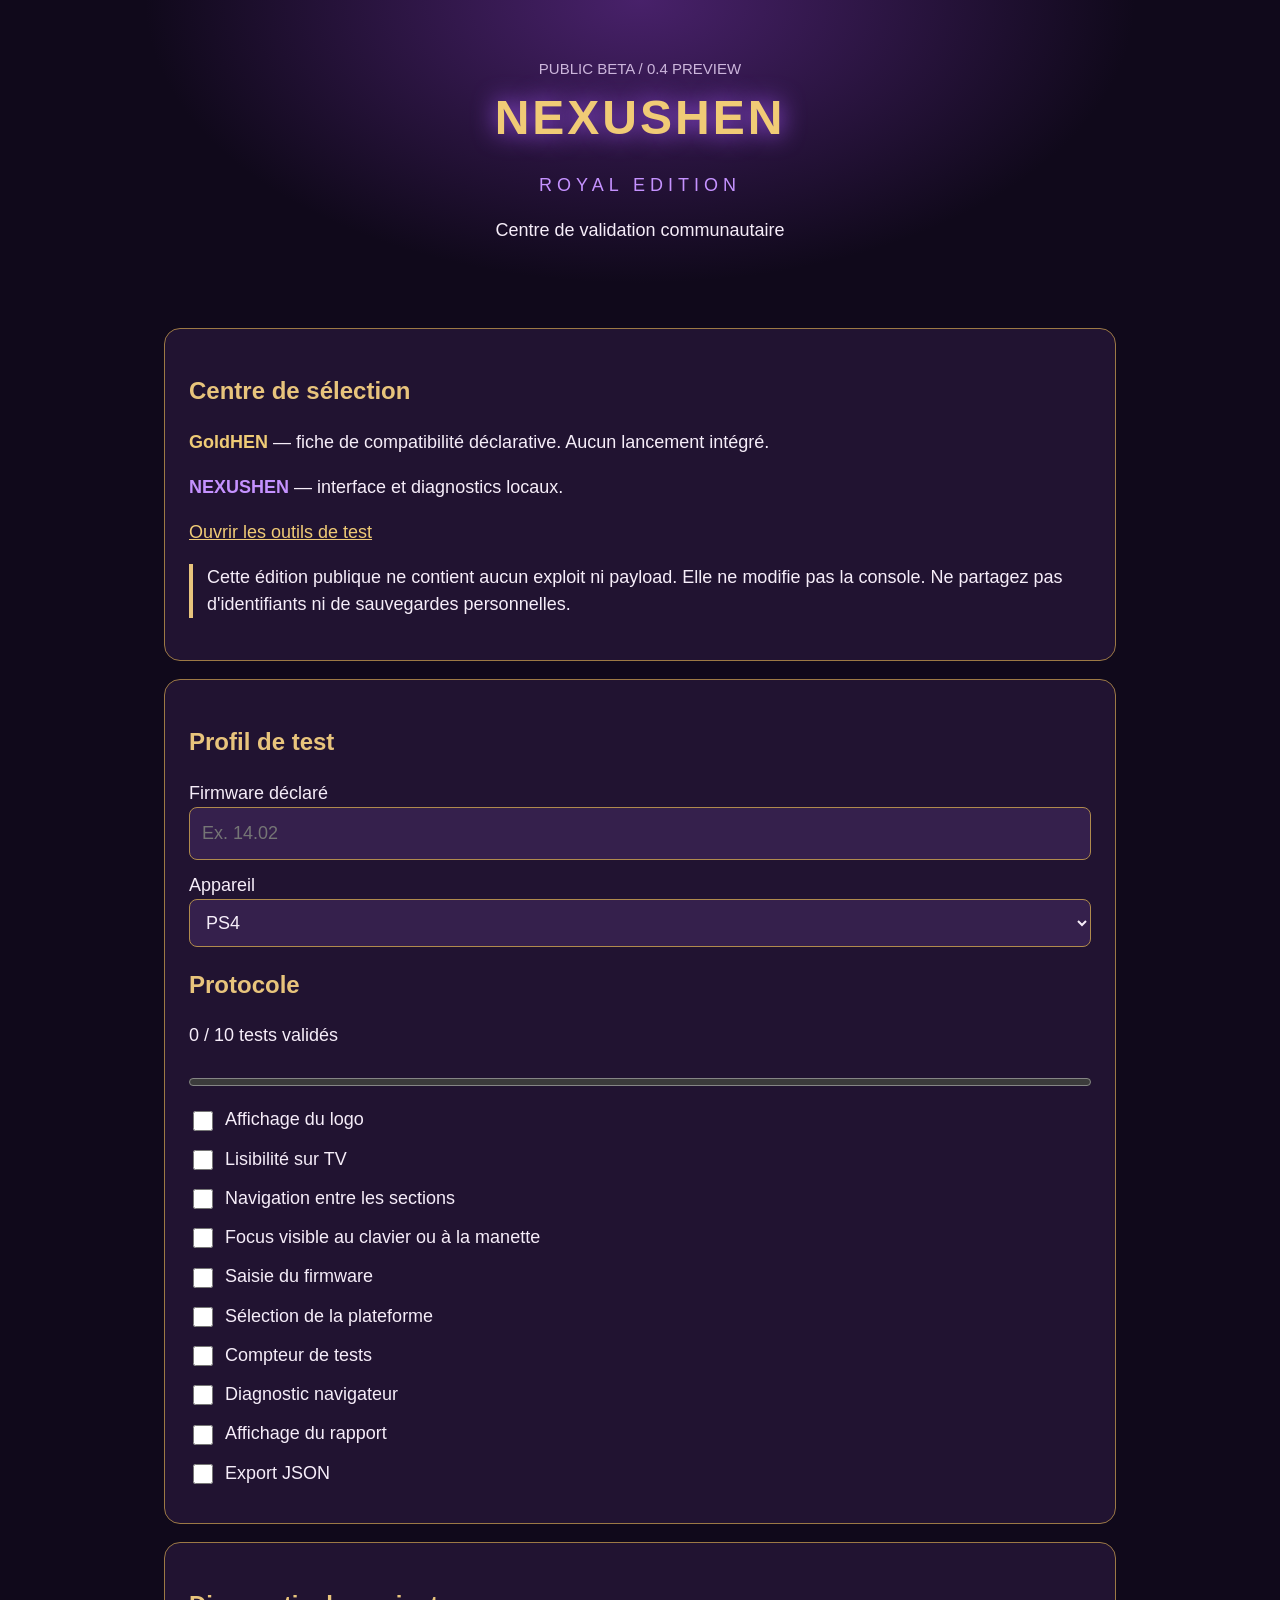
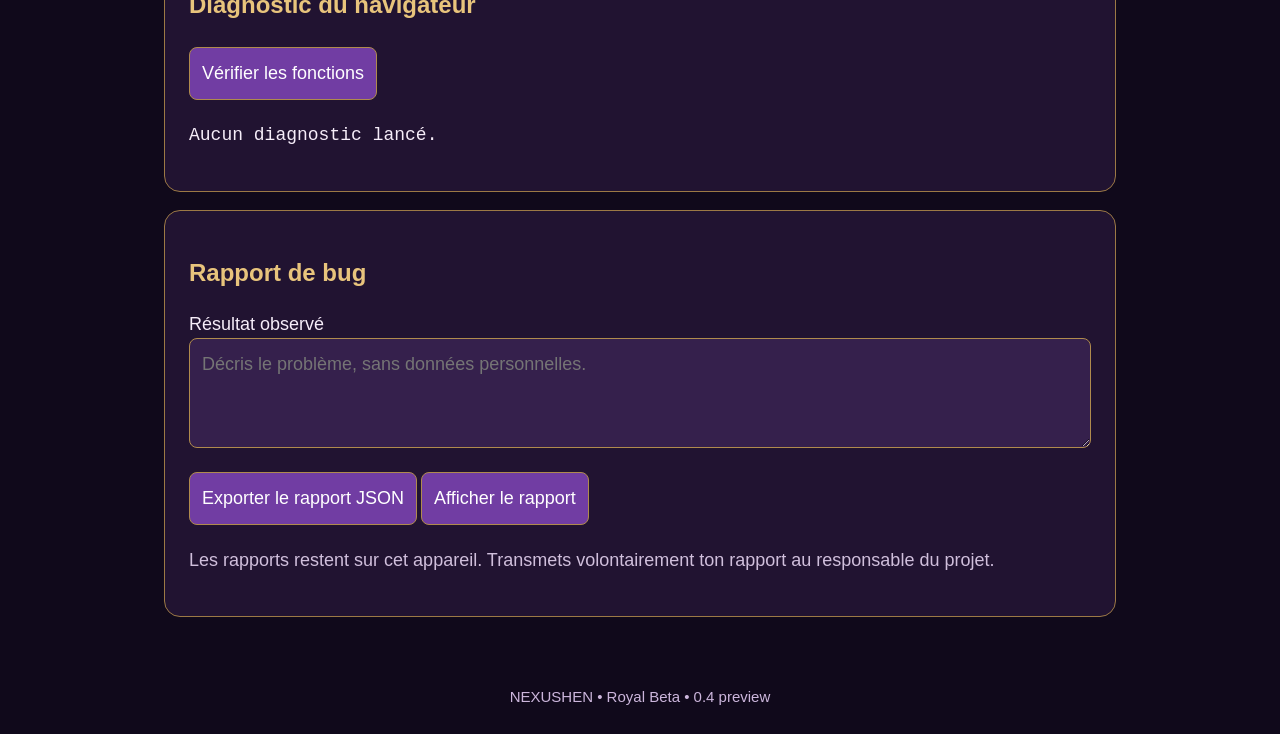
==== commit d3f0a655: "Publish Royal Beta public diagnostics edition" ====
--- a/index.html
+++ b/index.html
@@ -1,2225 +1 @@
-<!doctype html>
-<html lang="fr" data-accent="blue" data-background="grid" data-tv="false" data-motion="true">
-<head>
-  <meta charset="utf-8">
-  <meta name="viewport" content="width=device-width, initial-scale=1">
-  <meta name="theme-color" content="#080d16">
-  <meta name="description" content="NEXUSHEN Origins : ton accueil PS4, tes hôtes, tes fichiers et ton atelier local.">
-  <title>NEXUSHEN — Origins v0.3</title>
-  <style>:root{color-scheme:dark;--accent:#70b0ff;--accent-strong:#4c99f8;--accent-soft:#132b46;--accent-glow:rgba(76,153,248,.2);--bg:#080d16;--panel:#101925;--line:#233043;--text:#edf3fc;--muted:#99a8bd;--green:#69d9ac;--amber:#ecc277;--red:#ff9a9a}
-html[data-accent="purple"]{--accent:#bd9aff;--accent-strong:#a276f5;--accent-soft:#2b2041;--accent-glow:rgba(162,118,245,.2)}html[data-accent="green"]{--accent:#77d8b7;--accent-strong:#44bc92;--accent-soft:#13372d;--accent-glow:rgba(68,188,146,.2)}
-*{box-sizing:border-box}html{background:#080d16;scroll-behavior:smooth}body{margin:0;background:#080d16;color:#edf3fc;font-family:Arial,Helvetica,sans-serif;font-size:16px;line-height:1.55;-webkit-font-smoothing:antialiased}button,input,textarea,select{font:inherit}button,a,input,select,textarea{-webkit-tap-highlight-color:rgba(112,176,255,.15)}button{cursor:pointer}button:disabled{cursor:not-allowed;opacity:.45}a{color:#70b0ff;color:var(--accent,#70b0ff)}button:focus-visible,a:focus-visible,input:focus-visible,textarea:focus-visible,select:focus-visible{outline:3px solid #70b0ff;outline:3px solid var(--accent,#70b0ff);outline-offset:4px}button:focus,a:focus{outline-offset:4px}::selection{background:#24558b;color:#fff}svg{display:block}button svg,.stat svg,.upload-icon svg,.workflow-icon svg,.feature-icon svg,.notice>svg{fill:none;stroke:currentColor;stroke-width:1.7;stroke-linecap:round;stroke-linejoin:round}button svg{width:19px;height:19px;flex-shrink:0}h1,h2,h3,p{margin-top:0}h1,h2,h3{font-weight:700;letter-spacing:-.035em;line-height:1.2}h1{font-size:32px;margin-bottom:9px}h2{font-size:20px;margin-bottom:14px}h3{font-size:18px;margin-bottom:10px}p{margin-bottom:16px}code,.mono,.code-input,pre{font-family:Consolas,"Liberation Mono",Menlo,monospace}code{font-size:.91em;overflow-wrap:anywhere;word-break:break-word}pre{white-space:pre-wrap;word-break:break-word;background:#090f19;border:1px solid #263347;padding:16px;border-radius:10px;overflow:auto;font-size:14px}small,.small{font-size:14px}.muted{color:#99a8bd}.small.muted{color:#99a8bd}.eyebrow{color:#70b0ff;color:var(--accent,#70b0ff);font-size:12px;letter-spacing:2px;font-weight:bold;margin-bottom:11px}.skip-link{position:absolute;left:12px;top:-100px;z-index:100;background:#edf3fc;color:#080d16;padding:12px 18px;border-radius:6px}.skip-link:focus{top:12px}[hidden]{display:none!important}
-.app-shell{min-height:100vh}.sidebar{position:fixed;top:0;bottom:0;left:0;width:248px;padding:32px 20px 22px;background:#0b111c;border-right:1px solid #1c2737;display:flex;flex-direction:column;z-index:20}.brand{display:flex;align-items:center;text-decoration:none;color:#70b0ff;color:var(--accent,#70b0ff);margin:0 5px 45px}.brand-symbol{flex-shrink:0;margin-right:12px}.brand-word{display:block}.brand-word strong{display:block;font-size:20px;color:#f2f6ff;letter-spacing:1.8px;line-height:1.2}.brand-word>span{display:block;font-size:10px;letter-spacing:1.6px;color:#8195af;margin-top:5px}.sidebar-label{font-size:10px;letter-spacing:1.5px;color:#71839a;padding-left:14px;margin-bottom:14px}.navigation{margin:0 -3px}.nav-button{display:flex;align-items:center;width:100%;min-height:47px;padding:12px 13px;background:transparent;color:#9aaac1;border:1px solid transparent;border-radius:8px;text-align:left;font-size:14px;font-weight:bold;margin-bottom:6px;transition:background .15s,color .15s,border-color .15s}.nav-button svg{width:18px;height:18px;margin-right:12px;opacity:.8}.nav-button:hover{background:#121e2f;color:#e6f0ff}.nav-button.is-active{background:#132b46;background:var(--accent-soft,#132b46);border-color:#25415f;color:#9ccaff;color:var(--accent,#9ccaff)}.nav-button.is-active svg{opacity:1}.sidebar-bottom{margin-top:auto;padding:40px 13px 0;color:#8092ab}.sidebar-bottom p{font-size:13px;line-height:1.6;margin-bottom:24px}.local-label{display:flex;align-items:center;color:#b1bed0;font-size:13px;font-weight:bold;margin-bottom:8px}.local-label svg{margin-right:8px;color:#70b0ff;color:var(--accent,#70b0ff)}.version-line{display:flex;justify-content:space-between;border-top:1px solid #263043;padding-top:16px;font-size:10px;letter-spacing:1.4px;color:#6f829a}.workspace{margin-left:248px;min-width:0}.topbar{height:76px;border-bottom:1px solid #1c2737;padding:0 42px;display:flex;align-items:center;justify-content:space-between;background:#0a101b}.breadcrumb{font-size:14px;color:#8e9fb6}.breadcrumb>span:first-child{font-size:12px;color:#cbd9ec;letter-spacing:1.3px;font-weight:bold}.breadcrumb-divider{display:inline-block;margin:0 14px;color:#49576a}.topbar-right{display:flex;align-items:center}.mode-pill{color:#91b7e5;background:#122039;border:1px solid #283b56;border-radius:5px;padding:4px 9px;font-size:11px;font-weight:bold;letter-spacing:1.5px}.build-label{margin-left:14px;color:#788ca8;font-size:13px}.main-content{max-width:1460px;margin:auto;padding:35px 42px 24px}.page{display:none}.page.is-active{display:block;animation:page-in .2s ease-out}.page-heading{display:flex;align-items:center;justify-content:space-between;margin-bottom:26px}.page-description{color:#99a8bd;font-size:15px;line-height:1.6;margin-bottom:0;max-width:750px}.edition-badge{margin-left:20px;font-size:11px;letter-spacing:1.5px;color:#99acc8;border:1px solid #2a3b53;border-radius:20px;padding:7px 11px;white-space:nowrap}
-.hero-panel{display:flex;position:relative;align-items:center;overflow:hidden;min-height:290px;background:#0e2037;background:linear-gradient(108deg,#112946 0%,#0e2037 52%,#0b1b2f 100%);border:1px solid #294664;border-radius:16px;margin-bottom:20px;padding:34px 34px 33px}.hero-panel:before{content:"";position:absolute;right:0;top:0;bottom:0;width:48%;background-image:linear-gradient(rgba(89,144,201,.05) 1px,transparent 1px),linear-gradient(90deg,rgba(89,144,201,.05) 1px,transparent 1px);background-size:28px 28px;opacity:.6}.hero-copy{z-index:1;position:relative;width:73%;max-width:660px}.hero-kicker{font-size:11px;letter-spacing:2.2px;font-weight:bold;color:#8abcf8;color:var(--accent,#8abcf8)}.hero-copy h2{font-size:35px;line-height:1.19;letter-spacing:-1px;margin:14px 0}.hero-copy h2 span{color:#8abcf8;color:var(--accent,#8abcf8)}.hero-copy p{color:#a6bad3;max-width:490px;font-size:15px;line-height:1.7;margin-bottom:24px}.button-row{display:flex;align-items:center;flex-wrap:wrap;margin:0 -6px -8px}.button-row>.button{margin:0 6px 8px}.button{display:inline-flex;align-items:center;justify-content:center;min-height:44px;padding:11px 17px;font-size:14px;font-weight:bold;line-height:1.35;border:1px solid #34455f;border-radius:7px;text-decoration:none;color:#e0eafa;background:#162235;transition:background .15s,transform .15s,border-color .15s;max-width:100%;text-align:center}.button svg{margin-right:9px}.button:hover{background:#21334d;border-color:#5b769b}.button:active{transform:translateY(1px)}.button.primary{color:#061426;background:#70b0ff;background:var(--accent,#70b0ff);border-color:transparent}.button.primary:hover{filter:brightness(1.1)}.button.secondary{background:#152133;border-color:#30415a;color:#d4e2f5}.button.secondary:hover{background:#20314a}.button.hero-secondary{background:rgba(12,28,47,.35);color:#cfdef1;border-color:#355477}.button.hero-secondary:hover{background:#1b3654}.button.quiet{background:transparent;border-color:transparent;color:#96bff3;color:var(--accent,#96bff3)}.button.danger{color:#ffc2c2;background:#342027;border-color:#5c303c}.button.small{font-size:13px;padding:7px 11px;min-height:36px}.hero-art{position:absolute;width:260px;height:260px;right:20px;top:50%;margin-top:-130px;color:#70b0ff;color:var(--accent,#70b0ff);opacity:.9}.orbit{position:absolute;border:1px solid #2e4f74;border-radius:50%;left:50%;top:50%;transform:translate(-50%,-50%)}.orbit-one{width:210px;height:210px;border-color:#203f62}.orbit-two{width:170px;height:170px;border-style:dashed;border-color:#2d527d}.orbit-line{position:absolute;background:#345270;opacity:.5}.orbit-line-one{width:240px;height:1px;top:50%;left:10px}.orbit-line-two{height:240px;width:1px;left:50%;top:10px}.hero-emblem{position:absolute;top:50%;left:50%;width:112px;height:125px;margin:-62px 0 0 -56px;background:#132a45;border:1px solid #375b86;border-radius:27px;box-shadow:0 0 45px rgba(49,116,205,.18);display:flex;align-items:center;justify-content:center;transform:rotate(-7deg)}.hero-emblem svg{width:57px;height:67px;transform:rotate(7deg)}.art-caption{position:absolute;left:0;right:0;bottom:8px;text-align:center;font-size:9px;letter-spacing:1.6px;color:#6a95c5}.art-caption span{margin:0 7px;color:#426a95}
-.stats-row{display:flex;margin:0 -8px 21px}.stat{flex:1;min-width:0;margin:0 8px;background:#101925;border:1px solid #263347;border-radius:11px;padding:19px 22px 17px}.stat-label{display:flex;align-items:center;justify-content:space-between;color:#9aaac0;font-size:14px;margin-bottom:6px}.stat-label svg{width:19px;height:19px;color:#6b84a4;margin-left:10px;flex-shrink:0}.stat>strong{display:block;font-size:33px;font-weight:600;line-height:1.3;color:#edf4ff;font-variant-numeric:tabular-nums;letter-spacing:-1px}.stat p{font-size:12px;color:#7e91ab;margin:5px 0 0}.two-columns{display:flex;align-items:stretch;margin:0 -10px}.two-columns>.panel{flex:1;min-width:0;margin-left:10px;margin-right:10px}.panel{border:1px solid #263347;background:#101925;border-radius:12px;padding:24px;margin-bottom:20px;min-width:0}.panel-heading{display:flex;align-items:center;justify-content:space-between;margin-bottom:16px}.panel-heading h2{font-size:18px;margin:0}.panel-heading .button{margin-left:12px}.panel>p.muted{font-size:14px;line-height:1.65}.badge{display:inline-block;font-size:12px;line-height:1.4;border-radius:5px;padding:4px 8px;border:1px solid #33445d;color:#99acc6;background:#152132;white-space:nowrap;margin-left:10px}.badge.info{color:#99c5ff;border-color:#31537e;background:#142c49}.badge.warning{color:#ecc277;border-color:#685231;background:#2c251a}.badge.error{color:#ffaeae;border-color:#713a44;background:#311e25}.badge.success{color:#7ddebb;border-color:#315b4d;background:#142d26}.field-row{display:flex;margin:0 -7px}.field-row>.field{flex:1;min-width:0;margin-left:7px;margin-right:7px}.field{margin-bottom:17px}label,.file-label{display:block;color:#b1c0d5;font-size:14px;font-weight:bold;margin-bottom:8px}input[type=text],input[type=number],textarea,select{display:block;width:100%;border:1px solid #31425a;border-radius:7px;color:#e6f0ff;background:#0a111d;min-height:44px;padding:11px 12px;line-height:1.4;outline-color:#70b0ff;outline-color:var(--accent,#70b0ff)}input::placeholder,textarea::placeholder{color:#697e9b;opacity:1}textarea{resize:vertical;line-height:1.65;margin-bottom:16px;font-size:15px}select{padding-right:34px;-webkit-appearance:none;appearance:none;background-image:url("data:image/svg+xml,%3Csvg xmlns='http://www.w3.org/2000/svg' width='12' height='8' viewBox='0 0 12 8'%3E%3Cpath d='m1 1 5 5 5-5' fill='none' stroke='%23899bb4' stroke-width='2'/%3E%3C/svg%3E");background-position:right 12px center;background-repeat:no-repeat}input:focus,textarea:focus,select:focus{border-color:#70b0ff;border-color:var(--accent,#70b0ff)}.panel-bottom{display:flex;align-items:center;justify-content:space-between;margin-top:3px}.accent-picker{display:flex;align-items:center;margin-left:12px}.accent-picker>span{font-size:13px;color:#8196b1;margin-right:9px}.accent-swatch{width:20px;height:20px;border:2px solid #0e1929;border-radius:50%;padding:0;margin-left:8px;outline-offset:3px;box-shadow:0 0 0 1px #384a63}.accent-swatch:hover{box-shadow:0 0 0 2px #e0ebfa}.swatch-blue{background:#70b0ff}.swatch-purple{background:#bd9aff}.swatch-green{background:#77d8b7}html[data-accent="blue"] .swatch-blue,html[data-accent="purple"] .swatch-purple,html[data-accent="green"] .swatch-green{box-shadow:0 0 0 2px #e0ebfa}
-.workflow-list{margin-top:-3px}.workflow-item{display:flex;align-items:center;padding:15px 0;border:0;border-bottom:1px solid #263143;background:transparent;width:100%;text-align:left;color:#dce8f8}.workflow-item:last-child{border-bottom:0;padding-bottom:2px}.workflow-item:hover strong{color:#70b0ff;color:var(--accent,#70b0ff)}.workflow-icon{flex-shrink:0;width:39px;height:39px;border:1px solid #2c415d;border-radius:8px;display:flex;align-items:center;justify-content:center;color:#88aedb;background:#142237;margin-right:14px}.workflow-icon svg{width:19px;height:19px}.workflow-item strong{display:block;font-size:14px;margin-bottom:3px}.workflow-item small{display:block;color:#8195b0;font-size:13px;line-height:1.5}.activity-panel{padding-top:21px;padding-bottom:17px}.activity-list{font-size:14px;color:#9eb0c8;max-height:200px;overflow:auto}.activity-list>p{margin:8px 0}.activity-list time{color:#6f89aa;font-family:Consolas,monospace;font-size:12px;margin-right:12px}.upload-panel{display:flex;align-items:flex-start;background:#101e31;border:1px solid #2d4c6e;padding:28px}.upload-icon{width:52px;height:58px;flex-shrink:0;border:1px solid #365d88;background:#172f4f;border-radius:11px;display:flex;align-items:center;justify-content:center;color:#8fc2ff;margin-right:22px}.upload-icon svg{width:27px;height:27px}.upload-copy{min-width:0;flex:1}.upload-copy h2{margin-bottom:8px}.upload-copy>p{font-size:15px}.upload-copy .file-label{font-size:13px;margin-bottom:8px}input[type=file]{display:block;max-width:100%;width:100%;font-size:14px;color:#acbdd4;padding:8px 0;margin-bottom:9px;white-space:normal;overflow:hidden}input[type=file]::-webkit-file-upload-button{font-family:inherit;font-size:14px;font-weight:bold;background:#1c3657;color:#dcecff;border:1px solid #3b5a82;border-radius:6px;padding:10px 14px;margin-right:12px;cursor:pointer}input[type=file]::file-selector-button{font-family:inherit;font-size:14px;font-weight:bold;background:#1c3657;color:#dcecff;border:1px solid #3b5a82;border-radius:6px;padding:10px 14px;margin-right:12px;cursor:pointer}.status-text{font-size:13px;color:#a8bdd9;margin:10px 0 0}.table-wrap{overflow-x:auto;width:100%;border:1px solid #26364d;border-radius:8px}table{border-collapse:collapse;width:100%;text-align:left;font-size:14px}th{font-weight:bold;color:#90a5c0;background:#142031;font-size:12px;letter-spacing:.4px;white-space:nowrap}th,td{padding:13px 14px;border-bottom:1px solid #263347;vertical-align:top}tbody tr:last-child td{border-bottom:0}td{color:#c4d3e8}td:first-child{font-weight:bold}td .mono,td code{font-size:12px;line-height:1.7;word-break:break-all}td:nth-child(3){min-width:180px;max-width:310px}td:nth-child(2){white-space:nowrap}td:last-child .button{min-height:32px;padding:6px 9px;font-size:12px}.empty-cell{font-size:14px!important;font-weight:normal!important;color:#8197b4!important;padding:29px 20px!important;text-align:center}.footnote{color:#8195b0;font-size:13px;line-height:1.65;margin:16px 0 0}.reference-list{margin-top:16px}.reference-list>div,.reference-item{border-top:1px solid #29364a;padding:15px 0}.reference-list>div:first-child{border-top:0}.reference-list code,.reference-list .mono{display:block;word-break:break-all;font-size:12px;color:#85a6d0;margin-top:7px}.config-name-field{margin-top:18px}.code-input{font-size:14px;line-height:1.75;tab-size:2;color:#bad4f5;background:#080f19}.analysis-results{margin-top:22px}.analysis-results:empty{margin-top:0}.analysis-results h3{margin-top:20px}.analysis-results ul{padding-left:22px}.analysis-results .mono{word-break:break-all}.notice{display:flex;align-items:flex-start;border:1px solid #304867;border-radius:10px;background:#102035;padding:18px 20px;margin-bottom:22px;color:#b9cde8}.notice>svg{width:22px;height:22px;flex-shrink:0;margin:1px 13px 0 0;color:#8ebfff}.notice strong{display:block;font-size:15px;color:#d8e7fc;margin-bottom:5px}.notice p{font-size:14px;line-height:1.7;margin:0}.notice.warning{border-color:#635033;background:#2a241b;color:#ddcba9}.notice.warning strong{color:#f1d39c}.notice.error{border-color:#693d47;background:#2b1b22;color:#ecc0c6}.notice.success{border-color:#325b4a;background:#14281f;color:#aedac4}.issue{border-left:3px solid #4b86c6;background:#122238;color:#c1d7f2;border-radius:0 7px 7px 0;padding:12px 15px;font-size:14px;line-height:1.7;margin:10px 0}.issue.warning{border-left-color:#d0a14e;background:#292319;color:#dfcba9}.issue.error{border-left-color:#d57b86;background:#2b1b22;color:#ecc0c6}.issue.info{border-left-color:#4b86c6;background:#122238;color:#c1d7f2}.issue p{margin:0}.issue code{color:inherit}.backup-card{padding:27px}.feature-icon{width:45px;height:45px;background:#142b46;border:1px solid #315274;color:#90bfff;border-radius:10px;display:flex;align-items:center;justify-content:center;margin-bottom:21px}.feature-icon svg{width:22px;height:22px}.backup-card h2{font-size:21px}.backup-card>.button{margin-top:4px}.backup-card .muted{min-height:69px}.backup-card label{margin-top:17px}.backup-preview>p:last-child{margin:0}.record-list{margin-top:22px}.empty-state{color:#8296b0;border:1px dashed #31445f;border-radius:8px;font-size:14px;padding:20px;text-align:center;line-height:1.7;margin:15px 0 0}.record{border:1px solid #2c3e56;background:#0c1422;border-radius:8px;padding:16px;margin-top:12px;overflow-wrap:anywhere;word-break:break-word}.record-head{display:flex;align-items:flex-start;justify-content:space-between;margin-bottom:8px}.record-head strong{color:#d7e6fb;min-width:0}.record-head time{font-size:12px;color:#8296b4;margin-left:12px;flex-shrink:0}.record p{color:#acbed6;font-size:14px;line-height:1.7;white-space:pre-wrap;margin:0 0 12px}.record p:last-child{margin-bottom:0}.record-actions{display:flex;justify-content:flex-end;margin-top:12px}.record-actions .button{margin-left:8px;min-height:34px;font-size:12px;padding:7px 10px}.test-list>div,.test-row{padding:17px 0;border-top:1px solid #29384e}.test-list>div:first-child{border-top:0}.test-row{display:flex;align-items:center}.test-row>label{flex:1;margin:0 14px 0 0}.test-row select{max-width:190px;font-size:14px}.test-row input[type=text]{margin-top:10px}.test-item{padding:15px 0}.test-item label{margin-top:10px}.audit-content{color:#b9cce4}.audit-content h2{font-size:21px;color:#e7f1ff;margin-top:8px}.audit-content h3{color:#d4e7ff;margin-top:24px}.audit-content p,.audit-content li{font-size:15px;line-height:1.8}.audit-content ul,.audit-content ol{padding-left:22px}.audit-content code{color:#b7d6ff}.audit-content table{margin:18px 0}.audit-content a{word-break:break-word}.audit-content .source,.source{font-size:12px;color:#8199ba;word-break:break-word;line-height:1.6}.workspace-footer{border-top:1px solid #243045;margin-top:24px;padding-top:21px;display:flex;flex-wrap:wrap;justify-content:space-between;align-items:center;color:#6f839f;font-size:12px}.footer-brand{color:#9eb2cf;letter-spacing:1.3px;font-weight:bold;font-size:11px}.footer-divider{margin:0 10px;color:#4b617e}.footer-storage{text-align:right;font-size:12px;color:#8196b3}.footer-storage>span{display:block}.footer-storage #last-saved:empty{display:none}.browser-info{width:100%;font-size:12px;color:#7187a5;margin:12px 0 0;line-height:1.6;overflow-wrap:anywhere;word-break:break-word}.toast{position:fixed;bottom:26px;left:50%;transform:translateX(-50%);width:auto;max-width:calc(100% - 30px);border:1px solid #355b87;border-radius:9px;background:#163053;color:#e4f0ff;padding:13px 21px;font-size:14px;box-shadow:0 8px 30px rgba(0,0,0,.35);z-index:90;pointer-events:none;opacity:0;transition:opacity .2s}.toast.is-visible,.toast.show,.toast.visible{opacity:1}.toast:empty{display:none}.noscript-notice{position:fixed;bottom:0;left:0;right:0;background:#532a28;color:#fff;padding:16px;text-align:center;z-index:100}
-@keyframes page-in{from{opacity:.6;transform:translateY(4px)}to{opacity:1;transform:translateY(0)}}
-@media(min-width:1500px){.hero-panel{min-height:310px;padding:38px 40px}.hero-copy h2{font-size:40px}.hero-art{right:40px}.main-content{padding-top:40px}.stat{padding:22px 24px}.panel{padding:26px}}
-@media(max-width:1180px){.sidebar{width:222px;padding-left:15px;padding-right:15px}.brand-word strong{font-size:18px;letter-spacing:1.4px}.brand-symbol{width:32px;margin-right:10px}.brand-word>span{font-size:9px;letter-spacing:1.3px}.workspace{margin-left:222px}.topbar{padding:0 27px}.main-content{padding:29px 27px 22px}.hero-copy{width:75%}.hero-copy h2{font-size:31px}.hero-panel{padding:28px 26px}.hero-art{right:-10px;width:225px}.orbit-one{width:190px;height:190px}.orbit-two{width:150px;height:150px}.hero-emblem{width:97px;height:110px;margin-left:-48px;margin-top:-55px}.hero-emblem svg{width:50px}.hero-copy p{max-width:420px}.hero-copy .button{font-size:13px}.two-columns{display:block;margin:0}.two-columns>.panel{margin-left:0;margin-right:0}.stats-row .stat{padding:18px 16px}.stat-label{font-size:13px}.stat p{font-size:11px}.panel-heading h2{font-size:19px}.workflow-list{display:flex;flex-wrap:wrap}.workflow-item{width:50%;border-bottom:0;padding:12px 0}.workflow-item:last-child{padding-bottom:12px}.workflow-item small{max-width:220px}.backup-card .muted{min-height:0}.edition-badge{display:none}}
-@media(max-width:800px){.sidebar{position:relative;width:auto;padding:19px 20px 0;border-right:0;border-bottom:1px solid #243247;display:block}.brand{margin:0 0 19px 0}.brand-symbol{width:31px;height:36px}.brand-word strong{font-size:19px}.brand-word>span{font-size:9px}.sidebar-label,.sidebar-bottom{display:none}.navigation{display:flex;overflow-x:auto;margin:0 -20px;padding:0 13px 11px;-webkit-overflow-scrolling:touch}.nav-button{width:auto;flex-shrink:0;margin:0 3px;padding:10px 12px;min-height:42px;white-space:nowrap;font-size:13px}.nav-button svg{width:16px;height:16px;margin-right:8px}.workspace{margin-left:0}.topbar{height:51px;padding:0 20px}.breadcrumb{font-size:12px}.breadcrumb>span:first-child{font-size:11px}.mode-pill{font-size:10px;padding:3px 7px}.build-label{font-size:12px;margin-left:10px}.main-content{padding:25px 20px 20px}.page-heading{margin-bottom:22px}h1{font-size:28px}.eyebrow{font-size:10px}.page-description{font-size:14px}.hero-panel{min-height:290px}.hero-copy{width:75%;max-width:580px}.hero-art{right:0}.hero-copy h2{font-size:33px}.hero-copy p{max-width:390px}.stat-label{font-size:13px}.stat-label svg{display:none}.stat>strong{font-size:29px}.stat p{font-size:12px}.panel{padding:22px}.upload-panel{padding:23px}.workspace-footer{font-size:11px}.footer-storage{font-size:11px}.hero-copy .button{font-size:14px}}
-@media(max-width:560px){.sidebar{padding:18px 17px 0}.navigation{margin-left:-17px;margin-right:-17px;padding-left:10px;padding-right:10px}.topbar{padding:0 17px}.main-content{padding:23px 16px 18px}h1{font-size:25px;letter-spacing:-.7px}.eyebrow{font-size:10px;letter-spacing:1.6px}.page-heading{align-items:flex-start}.page-description{font-size:14px;line-height:1.65}.hero-panel{padding:25px 22px 23px;min-height:0;border-radius:12px}.hero-copy{width:100%;max-width:none}.hero-copy h2{font-size:31px;line-height:1.22;margin-top:14px;letter-spacing:-.9px}.hero-copy p{font-size:14px;max-width:100%;padding-right:0;line-height:1.75}.hero-kicker{font-size:10px;letter-spacing:1.7px}.hero-art{display:none}.hero-copy .button-row{display:block;margin:0}.hero-copy .button{display:flex;width:100%;margin:10px 0 0;min-height:45px}.stats-row{margin:0 -4px 18px}.stats-row .stat{margin:0 4px;padding:14px 11px 12px;border-radius:9px}.stat-label{font-size:12px;line-height:1.4;min-height:34px;margin-bottom:4px;align-items:flex-start}.stat>strong{font-size:28px}.stat p{display:none}.panel{border-radius:10px;padding:20px 17px;margin-bottom:17px}.panel-heading{flex-wrap:wrap;margin-bottom:16px}.panel-heading h2{font-size:18px}.panel-heading .badge{font-size:10px;margin-left:7px;padding:3px 6px}.panel-heading .button{margin:12px 0 0;width:100%}.panel-heading>.small{margin-top:8px;width:100%;font-size:12px}.field-row{display:block;margin:0}.field-row>.field{margin-left:0;margin-right:0}.field{margin-bottom:16px}input[type=text],input[type=number],textarea,select{font-size:16px}label{font-size:14px}.panel-bottom{margin-top:7px}.accent-picker{margin-left:6px}.accent-picker>span{font-size:12px}.accent-swatch{margin-left:7px;width:20px;height:20px}.workflow-list{display:block}.workflow-item{width:100%;padding:14px 0;border-bottom:1px solid #263347}.workflow-item:last-child{padding-bottom:2px}.workflow-item small{max-width:100%}.workflow-item strong{font-size:14px}.workflow-item small{font-size:12px}.activity-panel .panel-heading{margin-bottom:11px}.upload-panel{display:block;padding:21px 18px}.upload-icon{width:43px;height:47px;margin:0 0 16px}.upload-copy h2{font-size:20px}.upload-copy p{font-size:14px}input[type=file]{font-size:12px}input[type=file]::-webkit-file-upload-button{font-size:13px;padding:10px}input[type=file]::file-selector-button{font-size:13px;padding:10px}.table-wrap{border-radius:6px}th,td{padding:11px 10px;font-size:13px}.notice{padding:16px 14px}.notice>svg{width:19px;height:19px;margin-right:10px}.notice strong{font-size:14px}.notice p{font-size:13px}.footnote{font-size:12px}.code-input{font-size:13px}.button-row>.button{flex:1;min-width:125px}.button{font-size:13px;padding:11px 14px}.backup-card h2{font-size:20px}.backup-card>.button{width:100%}.backup-card .footnote{font-size:12px}.backup-card .feature-icon{margin-bottom:17px}.record{padding:13px}.record-head{display:block}.record-head time{display:block;margin:6px 0 0}.record p{font-size:13px}.test-row{display:block}.test-row>label{margin-bottom:10px}.test-row select{max-width:none;font-size:15px}.audit-content h2{font-size:20px}.audit-content p,.audit-content li{font-size:14px}.audit-content .source,.source{font-size:11px}.workspace-footer{display:block;line-height:1.7;padding-top:18px;margin-top:24px}.footer-storage{text-align:left;margin-top:10px}.browser-info{font-size:11px}.toast{bottom:15px;font-size:13px;padding:12px 17px;max-width:calc(100% - 28px);width:calc(100% - 28px);text-align:center}}
-@media(prefers-reduced-motion:reduce){html{scroll-behavior:auto}*,*:before,*:after{animation:none!important;transition:none!important}}
-@media print{body{background:#fff;color:#111}.sidebar,.topbar,.hero-panel,.workspace-footer,.toast,.button,input[type=file],.accent-picker{display:none!important}.workspace{margin:0}.main-content{padding:0;max-width:none}.page{display:none!important}.page.is-active{display:block!important}.panel,.notice,.record,.stat{background:#fff!important;border:1px solid #aaa;color:#111;box-shadow:none;break-inside:avoid}.muted,.page-description,.footnote,.source,.audit-content,.audit-content h2,.audit-content h3,.audit-content code{color:#333!important}h1,h2,h3{color:#111!important}.table-wrap{overflow:visible}th,td{color:#111;background:#fff;border-color:#aaa}.badge{background:#fff;color:#333;border-color:#aaa}}
-
-/* Readable working text on mobile, desktop and TV. */
-.page-description,.hero-copy p,.panel>p.muted,.upload-copy>p,.notice p,.audit-content p,.audit-content li,.record p,.issue,.empty-state,.analysis-results,.activity-list{font-size:16px}
-.nav-button,.stat-label,.workflow-item strong,.workflow-item small,label,.file-label,input[type=file]{font-size:14px}
-@media(max-width:560px){.stat-label{min-height:40px}.hero-copy p{font-size:16px}.workflow-item small{font-size:14px}.button{font-size:14px}.test-row select{font-size:16px}}
-
-/* Export accessible et lisibilité du contenu importé. */
-.preserve-lines { white-space: pre-wrap; overflow-wrap: anywhere; word-wrap: break-word; }
-.hash-cell, .path-line { overflow-wrap: anywhere; word-break: break-all; }
-.export-backdrop { position: fixed; z-index: 90; top: 0; right: 0; bottom: 0; left: 0; background: rgba(2, 7, 14, .84); }
-.export-fallback { position: fixed; z-index: 91; top: 8vh; left: 50%; transform: translateX(-50%); width: calc(100% - 32px); max-width: 760px; max-height: 84vh; overflow: auto; padding: 26px; background: #101c2d; border: 1px solid #375779; border-radius: 16px; box-shadow: 0 20px 90px #020509; }
-.export-fallback h2 { margin-top: 0; font-size: 21px; overflow-wrap: anywhere; }
-.export-fallback textarea { width: 100%; margin: 16px 0; font: 13px monospace; }
-.export-fallback button { margin: 4px 8px 4px 0; }
-@media (max-width: 600px) { .export-fallback { padding: 18px; } }
-
-/* Origins: hôtes, catalogue, identité et commandes. */
-.sidebar{overflow-y:auto}.sidebar .brand,.sidebar .sidebar-label,.sidebar .navigation,.sidebar .sidebar-bottom{flex-shrink:0}
-html[data-background="grid"] body{background-color:#080d16;background-image:linear-gradient(rgba(77,117,165,.035) 1px,transparent 1px),linear-gradient(90deg,rgba(77,117,165,.035) 1px,transparent 1px);background-size:42px 42px}
-html[data-background="plain"] body{background:#080d16}html[data-background="plain"] .hero-panel:before{display:none}
-html[data-background="orbit"] body{background-color:#080d16;background-image:radial-gradient(ellipse at 86% 5%,rgba(69,123,191,.14) 0,rgba(69,123,191,.03) 28%,transparent 49%),radial-gradient(ellipse at 5% 85%,rgba(52,101,174,.1) 0,transparent 40%);background-attachment:fixed}
-.environment-grid{display:flex;margin:0 -10px 20px}.environment-card{display:flex;flex-direction:column;min-width:0;flex:1;margin:0 10px;padding:25px 26px;border:1px solid #2b4566;border-radius:13px;background:#101e30;position:relative;overflow:hidden}.environment-card:before{content:"";position:absolute;right:-38px;top:-65px;width:170px;height:170px;border:1px solid rgba(111,171,240,.1);border-radius:50%;pointer-events:none}.environment-card-top{display:flex;align-items:center;justify-content:space-between;margin-bottom:17px}.environment-symbol{display:flex;width:47px;height:47px;align-items:center;justify-content:center;color:#82b9ff;color:var(--accent,#82b9ff);background:#152c48;border:1px solid #315074;border-radius:10px}.environment-symbol svg{width:33px;height:33px}.environment-tag{font-size:11px;font-weight:bold;color:#88a3c5;letter-spacing:1.7px}.environment-card h2{font-size:26px;margin:0 0 10px;letter-spacing:-.5px}.environment-card p{font-size:16px;line-height:1.65;color:#a4b7d0;margin-bottom:21px;max-width:450px}.environment-card>.button{margin-top:auto;align-self:flex-start;min-width:200px}.environment-footnote{display:block;font-size:12px;line-height:1.6;color:#7994b8;margin-top:13px}.gold-card{background:linear-gradient(120deg,#201e1c,#151b24);border-color:#4f4531}.gold-card:before{border-color:rgba(225,184,111,.13)}.gold-card h2{color:#f1d7a7}.gold-card p{color:#bfb7a8}.gold-card .environment-tag{color:#b9a17b}.gold-card .environment-footnote{color:#9c8b70}.gold-symbol{color:#e0b56c;background:#342c20;border-color:#675334}.button.gold-button{color:#21180c;background:#e1bb78;border-color:#e1bb78}.button.gold-button:hover{color:#21180c;background:#efce96;border-color:#efce96}.gold-badge{color:#ddbc83;background:#2b261f;border-color:#635237}
-input[type=url]{display:block;width:100%;border:1px solid #31425a;border-radius:7px;color:#e6f0ff;background:#0a111d;min-height:44px;padding:11px 12px;line-height:1.4;outline-color:#70b0ff;outline-color:var(--accent,#70b0ff);font-size:16px}input[type=url]:focus{border-color:#70b0ff;border-color:var(--accent,#70b0ff)}.host-panel{border-color:#4f4531;background:linear-gradient(125deg,#1c1c1e,#111a27)}.host-panel .status-text{font-size:14px;color:#b7a27e;line-height:1.7;margin-top:17px;overflow-wrap:anywhere;word-break:break-word}.host-panel .button-row{margin-top:4px}.nexus-ready-panel{background:linear-gradient(125deg,#132843,#111b2a);border-color:#325274}.nexus-ready-panel>p{font-size:16px;color:#c0d2e9;line-height:1.7}.nexus-ready-panel>.button{margin-top:5px}.kit-panel{border-style:dashed;background:#0e1928}.kit-panel>p:last-child{margin-bottom:0}.payload-report{border-bottom:1px solid #2b3b51;padding-bottom:20px;margin-bottom:24px}.payload-report>p:last-child{margin-bottom:0}.payload-report dl{display:flex;flex-wrap:wrap;margin:0}.payload-report dt{width:30%;color:#8aa4c7;margin:0;padding:9px 0}.payload-report dd{width:70%;margin:0;padding:9px 0;color:#c4d9f5;overflow-wrap:anywhere;word-break:break-word}.payload-report .mono{font-size:13px;word-break:break-all}.payload-report table{margin-top:12px}.payload-report .issue{margin-top:12px}
-.preference-row{display:flex;align-items:flex-start;font-weight:normal;padding:17px 0;border-bottom:1px solid #2a384c;margin:0;cursor:pointer}.preference-row input{width:22px;height:22px;flex-shrink:0;margin:3px 15px 0 0;accent-color:#70b0ff;accent-color:var(--accent,#70b0ff);cursor:pointer}.preference-row strong{display:block;font-size:16px;line-height:1.45;color:#dceaff;margin-bottom:4px}.preference-row small{display:block;font-size:14px;line-height:1.65;color:#91a6c2}.preference-row:hover strong{color:#70b0ff;color:var(--accent,#70b0ff)}.preference-background{margin-top:23px}.theme-preview-panel .muted{margin-top:20px}.theme-preview{position:relative;min-height:295px;display:flex;flex-direction:column;align-items:center;justify-content:center;background:#0b1930;background-image:linear-gradient(rgba(96,151,215,.055) 1px,transparent 1px),linear-gradient(90deg,rgba(96,151,215,.055) 1px,transparent 1px);background-size:27px 27px;border:1px solid #314b6e;border-radius:10px;overflow:hidden;color:#7eb8ff;color:var(--accent,#7eb8ff)}.theme-preview-logo{position:relative;z-index:1;width:57px;height:67px;filter:drop-shadow(0 0 19px rgba(81,150,238,.3));margin:8px 0 19px}.theme-preview>strong{position:relative;z-index:1;color:#e7f1ff;font-size:20px;font-weight:bold;letter-spacing:4px;line-height:1.4}.theme-preview>span{position:relative;z-index:1;color:#7f9fc6;font-size:10px;font-weight:bold;letter-spacing:3px;margin-top:6px}.theme-preview-orbit{position:absolute;border:1px solid #284970;border-radius:50%;left:50%;top:43%;transform:translate(-50%,-50%)}.theme-preview-orbit-one{width:190px;height:190px}.theme-preview-orbit-two{width:245px;height:245px;border-color:#1c3658}.controller-hints{display:flex;flex-wrap:wrap;margin:0 -8px 8px}.controller-hints>span{font-size:14px;color:#a9bdd8;margin:0 8px 12px;line-height:2}.controller-hints kbd{display:inline-block;font:13px Arial,Helvetica,sans-serif;color:#d1e4ff;background:#17283f;border:1px solid #3a5172;border-bottom-width:3px;border-radius:5px;padding:1px 8px;margin-right:6px;line-height:1.7}#controller-status{font-size:14px;line-height:1.7;color:#96b3d8}.nexus-focus{outline:4px solid #cce4ff!important;outline-color:var(--accent,#cce4ff)!important;outline-offset:5px!important;box-shadow:0 0 0 9px rgba(89,151,231,.15)!important;position:relative;z-index:2}.preference-row .nexus-focus{box-shadow:0 0 0 5px rgba(89,151,231,.2)!important;outline-offset:2px!important}
-.boot-overlay{position:fixed;z-index:150;inset:0;top:0;right:0;bottom:0;left:0;display:flex;align-items:center;justify-content:center;padding:30px 20px;background:#060c16;background:radial-gradient(ellipse at center,#142d4c 0,#091323 40%,#060c16 76%);color:#dbeaff;overflow:auto}.boot-content{position:relative;z-index:1;text-align:center;max-width:700px;animation:boot-content-in .7s ease-out}.boot-eyebrow{display:block;font-size:11px;letter-spacing:4px;color:#7c9fc9;margin-bottom:33px}.boot-symbol{width:77px;height:90px;color:#7eb8ff;color:var(--accent,#7eb8ff);margin:0 auto 25px;filter:drop-shadow(0 0 25px rgba(82,145,224,.4))}.boot-content h2{font-size:51px;letter-spacing:10px;margin:0 0 6px;line-height:1.25}.boot-edition{color:#96b4d8;font-size:14px;letter-spacing:7px;margin:0 0 28px}.boot-edition>span{color:#46688e;margin:0 8px}.boot-lightline{height:2px;background:linear-gradient(90deg,transparent,#6faffd,transparent);background:linear-gradient(90deg,transparent,var(--accent,#6faffd),transparent);width:220px;margin:0 auto 22px;box-shadow:0 0 17px rgba(90,155,240,.4);animation:boot-line-in 1.3s ease-out}.boot-description{font-size:14px;color:#7e9bbf;margin-bottom:29px}.boot-content .button{color:#9ab8dc;background:rgba(18,39,68,.5);border-color:#365378;font-size:13px;min-height:42px}.boot-rings{position:absolute;inset:0;top:0;left:0;bottom:0;right:0;overflow:hidden;pointer-events:none}.boot-rings span{position:absolute;top:46%;left:50%;border:1px solid rgba(75,131,200,.13);border-radius:50%;width:470px;height:470px;transform:translate(-50%,-50%);animation:boot-ring-in 1.2s ease-out}.boot-rings span:nth-child(2){width:620px;height:620px;border-color:rgba(75,131,200,.09);animation-duration:1.5s}.boot-rings span:nth-child(3){width:790px;height:790px;border-color:rgba(75,131,200,.07);animation-duration:1.8s}
-@keyframes boot-content-in{from{opacity:0;transform:translateY(9px)}to{opacity:1;transform:translateY(0)}}@keyframes boot-line-in{from{opacity:0;transform:scaleX(.15)}to{opacity:1;transform:scaleX(1)}}@keyframes boot-ring-in{from{opacity:0;transform:translate(-50%,-50%) scale(.93)}to{opacity:1;transform:translate(-50%,-50%) scale(1)}}
-html[data-motion="false"]{scroll-behavior:auto}html[data-motion="false"] *,html[data-motion="false"] *:before,html[data-motion="false"] *:after{animation:none!important;transition:none!important;scroll-behavior:auto!important}
-html[data-tv="true"] body{font-size:19px}html[data-tv="true"] h1{font-size:39px}html[data-tv="true"] h2{font-size:24px}html[data-tv="true"] .page-description,html[data-tv="true"] .hero-copy p,html[data-tv="true"] .panel>p.muted,html[data-tv="true"] .upload-copy>p,html[data-tv="true"] .notice p,html[data-tv="true"] .audit-content p,html[data-tv="true"] .audit-content li,html[data-tv="true"] .record p,html[data-tv="true"] .environment-card p,html[data-tv="true"] .nexus-ready-panel>p{font-size:19px}html[data-tv="true"] label,html[data-tv="true"] .nav-button,html[data-tv="true"] .stat-label,html[data-tv="true"] .workflow-item strong,html[data-tv="true"] .workflow-item small,html[data-tv="true"] .preference-row strong{font-size:17px}html[data-tv="true"] .button{min-height:53px;font-size:17px;padding:13px 19px}html[data-tv="true"] input[type=text],html[data-tv="true"] input[type=url],html[data-tv="true"] input[type=number],html[data-tv="true"] select,html[data-tv="true"] textarea{font-size:19px;min-height:52px;padding:13px 15px}html[data-tv="true"] input[type=file]{font-size:17px}html[data-tv="true"] .preference-row small,html[data-tv="true"] .controller-hints>span,html[data-tv="true"] #controller-status{font-size:16px}html[data-tv="true"] .footnote,html[data-tv="true"] .environment-footnote,html[data-tv="true"] .stat p,html[data-tv="true"] .badge{font-size:14px}html[data-tv="true"] .hero-copy h2{font-size:42px}html[data-tv="true"] .environment-card h2{font-size:31px}html[data-tv="true"] .nexus-focus{outline-width:5px!important;outline-offset:6px!important}html[data-tv="true"] .preference-row input{width:26px;height:26px}html[data-tv="true"] .controller-hints kbd{font-size:16px}html[data-tv="true"] table{font-size:16px}
-@media(min-width:801px){html[data-tv="true"] .sidebar{width:278px;padding-left:19px;padding-right:19px}html[data-tv="true"] .workspace{margin-left:278px}html[data-tv="true"] .main-content{max-width:1640px}html[data-tv="true"] .nav-button{min-height:53px}html[data-tv="true"] .hero-copy{width:72%}html[data-tv="true"] .hero-art{opacity:.5}}
-@media(max-width:1180px){.environment-card{padding:23px}.launch-columns{display:block}.launch-columns>.panel{margin-left:0;margin-right:0}.themes-columns{display:block}.themes-columns>.panel{margin-left:0;margin-right:0}.theme-preview{min-height:260px}html[data-tv="true"] .hero-copy h2{font-size:35px}html[data-tv="true"] .hero-art{display:none}html[data-tv="true"] .hero-copy{width:100%}html[data-tv="true"] .hero-copy p{max-width:100%}}
-@media(max-width:800px){.sidebar{overflow-y:visible}.sidebar .navigation{overflow-x:auto}.environment-grid{margin-left:-7px;margin-right:-7px}.environment-card{margin-left:7px;margin-right:7px;padding:23px}.environment-card>.button{width:100%;min-width:0}.environment-card-top{margin-bottom:15px}.environment-card h2{font-size:25px}html[data-tv="true"] h1{font-size:31px}html[data-tv="true"] .nav-button{font-size:15px}html[data-tv="true"] .button{font-size:16px;min-height:50px}html[data-tv="true"] .panel{padding:22px 18px}.boot-content h2{font-size:42px;letter-spacing:7px}}
-@media(max-width:600px){.environment-grid{display:block;margin:0 0 20px}.environment-card{margin:0 0 15px;padding:23px}.environment-card-top{margin-bottom:14px}.environment-card h2{font-size:26px}.environment-card p{font-size:16px;margin-bottom:19px}.environment-card>.button{width:100%}.environment-symbol{width:43px;height:43px}.environment-tag{font-size:10px}.host-panel .button-row{display:block;margin:0}.host-panel .button-row>.button{width:100%;margin:10px 0 0}.host-panel .badge{margin:8px 0 0}.host-panel .panel-heading{display:block}.payload-report dl{display:block}.payload-report dt,.payload-report dd{width:100%}.payload-report dt{padding-bottom:0;font-size:13px}.payload-report dd{padding-top:4px;font-size:14px}.preference-row{padding:16px 0}.preference-row strong{font-size:16px}.preference-row small{font-size:14px}.preference-row input{margin-right:12px}.theme-preview{min-height:255px}.controller-hints{display:block;margin:0 0 10px}.controller-hints>span{display:block;margin:0 0 11px}.theme-preview-panel>.button,#save-preferences{width:100%}.boot-content h2{font-size:32px;letter-spacing:5px}.boot-eyebrow{font-size:9px;letter-spacing:3px;margin-bottom:27px}.boot-symbol{width:64px;height:74px}.boot-edition{font-size:11px;letter-spacing:5px}.boot-description{font-size:13px}.boot-content .button{min-height:45px;font-size:14px}.boot-rings span{width:340px;height:340px}.boot-rings span:nth-child(2){width:455px;height:455px}.boot-rings span:nth-child(3){width:580px;height:580px}html[data-tv="true"] .environment-card h2{font-size:28px}html[data-tv="true"] .hero-copy h2{font-size:33px}html[data-tv="true"] .stat-label{font-size:14px}html[data-tv="true"] h1{font-size:29px}}
-@media(prefers-reduced-motion:reduce){.boot-content,.boot-lightline,.boot-rings span{animation:none!important}}
-@media print{.boot-overlay,.environment-grid,.theme-preview{display:none!important}html[data-tv="true"] .workspace{margin:0}html[data-background] body{background:#fff!important}input[type=url]{border-color:#aaa;color:#111}}
-</style>
-</head>
-<body>
-  <a class="skip-link" href="#main-content">Aller au contenu</a>
-  <div class="app-shell">
-    <aside class="sidebar">
-      <a class="brand" href="#overview" data-page="overview" aria-label="NEXUSHEN, accueil">
-        <svg class="brand-symbol" width="39" height="42" viewBox="0 0 39 42" aria-hidden="true"><path d="M3 34V8l8-5 17 25V8l8-5v31l-8 5L11 14v20l-8 5z" fill="currentColor"/><path d="M3 8l8-5 25 31-8 5z" fill="#fff" fill-opacity=".16"/></svg>
-        <span class="brand-word"><strong>NEXUSHEN</strong><span>ORIGINS EDITION</span></span>
-      </a>
-      <div class="sidebar-label">TON ESPACE DE TRAVAIL</div>
-      <nav class="navigation" aria-label="Navigation principale">
-        <button type="button" class="nav-button is-active" data-page="overview" aria-current="page"><svg viewBox="0 0 24 24" aria-hidden="true"><rect x="3" y="3" width="7" height="7" rx="1.5"/><rect x="14" y="3" width="7" height="7" rx="1.5"/><rect x="3" y="14" width="7" height="7" rx="1.5"/><rect x="14" y="14" width="7" height="7" rx="1.5"/></svg><span>Vue d’ensemble</span></button>
-        <button type="button" class="nav-button" data-page="payloads"><svg viewBox="0 0 24 24" aria-hidden="true"><path d="M9 3h6l1 4 4 1v8l-4 1-1 4H9l-1-4-4-1V8l4-1z"/><rect x="9" y="9" width="6" height="6" rx="1"/></svg><span>Hôtes & payloads</span></button>
-        <button type="button" class="nav-button" data-page="themes"><svg viewBox="0 0 24 24" aria-hidden="true"><rect x="3" y="4" width="18" height="13" rx="2"/><path d="M8 21h8M12 17v4M7 9h4M7 12h7M16 8h1"/></svg><span>Thèmes & manette</span></button>
-        <button type="button" class="nav-button" data-page="files"><svg viewBox="0 0 24 24" aria-hidden="true"><path d="M14 3H6a2 2 0 0 0-2 2v14a2 2 0 0 0 2 2h12a2 2 0 0 0 2-2V9z"/><path d="M14 3v6h6M8 14h8M8 17h5"/></svg><span>Fichiers & intégrité</span></button>
-        <button type="button" class="nav-button" data-page="configs"><svg viewBox="0 0 24 24" aria-hidden="true"><path d="M4 6h6m4 0h6M4 12h10m4 0h2M4 18h2m4 0h10"/><circle cx="12" cy="6" r="2"/><circle cx="16" cy="12" r="2"/><circle cx="8" cy="18" r="2"/></svg><span>Configurations</span></button>
-        <button type="button" class="nav-button" data-page="backup"><svg viewBox="0 0 24 24" aria-hidden="true"><path d="M12 3 4 6v6c0 4 3.5 7.2 8 9 4.5-1.8 8-5 8-9V6z"/><path d="m8.5 12 2.5 2.5 4.5-5"/></svg><span>Sauvegardes</span></button>
-        <button type="button" class="nav-button" data-page="notebook"><svg viewBox="0 0 24 24" aria-hidden="true"><path d="M5 3h13a2 2 0 0 1 2 2v14a2 2 0 0 1-2 2H5V3zM9 3v18M3 7h4M3 12h4M3 17h4M12 8h5M12 12h5"/></svg><span>Carnet de tests</span></button>
-        <button type="button" class="nav-button" data-page="audit"><svg viewBox="0 0 24 24" aria-hidden="true"><path d="M13 3H6a2 2 0 0 0-2 2v14a2 2 0 0 0 2 2h12a2 2 0 0 0 2-2v-7M8 8h4M8 12h3M8 16h6"/><circle cx="17" cy="6" r="3"/><path d="m19.2 8.2 2.3 2.3"/></svg><span>Analyse des archives</span></button>
-      </nav>
-      <div class="sidebar-bottom">
-        <div class="local-label"><svg width="17" height="17" viewBox="0 0 24 24" aria-hidden="true"><path d="M7 10V7a5 5 0 0 1 10 0v3M5 10h14v11H5z" fill="none" stroke="currentColor" stroke-width="1.8"/></svg> Atelier local</div>
-        <p>Tes fichiers sont traités dans ce navigateur.</p>
-        <div class="version-line"><span>VERSION 0.3</span><span>ORIGINS</span></div>
-      </div>
-    </aside>
-
-    <div class="workspace">
-      <header class="topbar">
-        <div class="breadcrumb"><span>NEXUS</span><span class="breadcrumb-divider">/</span> Espace Origins</div>
-        <div class="topbar-right"><span class="mode-pill">LOCAL</span><span class="build-label">v0.3</span></div>
-      </header>
-
-      <main id="main-content" class="main-content" tabindex="-1">
-        <section id="page-overview" class="page is-active" aria-labelledby="overview-title">
-          <div class="page-heading"><div><p class="eyebrow">TON POINT DE DÉPART</p><h1 id="overview-title">Bienvenue chez NEXUS.</h1><p class="page-description">Tes hôtes, tes outils et une interface à ta façon.</p></div><span class="edition-badge">ORIGINS 0.3</span></div>
-
-          <div class="hero-panel">
-            <div class="hero-copy"><span class="hero-kicker">NEXUSHEN ORIGINS</span><h2>Un seul accueil.<br><span>Ton environnement.</span></h2><p>Retrouve ton hôte GoldHEN, organise tes payloads et personnalise ton espace NEXUSHEN.</p><div class="button-row"><button type="button" class="button primary" data-page="files"><svg viewBox="0 0 24 24" aria-hidden="true"><circle cx="10.5" cy="10.5" r="6.5"/><path d="m15.5 15.5 5 5M10.5 7v7M7 10.5h7"/></svg>Analyser mes fichiers</button><button type="button" class="button hero-secondary" data-page="audit">Voir l’analyse des archives</button></div></div>
-            <div class="hero-art" aria-hidden="true"><div class="orbit orbit-one"></div><div class="orbit orbit-two"></div><div class="orbit-line orbit-line-one"></div><div class="orbit-line orbit-line-two"></div><div class="hero-emblem"><svg viewBox="0 0 74 86"><path d="M6 68V16L22 6l30 48V16L68 6v62L52 78 22 30v38L6 78z" fill="currentColor"/><path d="m6 16 16-10 46 62-16 10z" fill="#fff" fill-opacity=".18"/></svg></div><div class="art-caption">LOCAL WORKSPACE <span>•</span> NEXUS</div></div>
-          </div>
-
-          <div class="environment-grid" aria-label="Choisir ton espace">
-            <article class="environment-card gold-card"><div class="environment-card-top"><span class="environment-symbol gold-symbol" aria-hidden="true"><svg viewBox="0 0 44 44"><path d="m22 4 15.5 9v18L22 40 6.5 31V13z" fill="none" stroke="currentColor" stroke-width="2"/><path d="M29 15a10 10 0 1 0 2 13v-7H21" fill="none" stroke="currentColor" stroke-width="3" stroke-linecap="round"/></svg></span><span class="environment-tag">TON HÔTE</span></div><h2>GoldHEN</h2><p>Retrouve l’adresse de ton hôte et les références de tes fichiers.</p><button type="button" id="open-goldhen" class="button gold-button" data-page="payloads">Accéder à GoldHEN</button><span class="environment-footnote">Activation effectuée par l’hôte sélectionné</span></article>
-            <article class="environment-card nexus-card"><div class="environment-card-top"><span class="environment-symbol" aria-hidden="true"><svg viewBox="0 0 44 44"><path d="M8 34V10l7-4 14 23V10l7-4v28l-7 4-14-23v19l-7 4z" fill="currentColor"/></svg></span><span class="environment-tag">TON ATELIER</span></div><h2>NEXUSHEN</h2><p>Vérifie tes fichiers, prépare tes réglages et suis tes essais.</p><button type="button" id="open-nexus-tools" class="button primary" data-page="files">Ouvrir les outils NEXUS</button><span class="environment-footnote">Outils locaux disponibles</span></article>
-          </div>
-
-          <div class="stats-row" aria-label="Résumé de ton atelier">
-            <article class="stat"><div class="stat-label">Fichiers inventoriés<svg viewBox="0 0 24 24" aria-hidden="true"><path d="M14 3H6v18h14V9zM14 3v6h6M8 14h8"/></svg></div><strong id="stat-files">0</strong><p>Empreintes calculées localement</p></article>
-            <article class="stat"><div class="stat-label">Notes de test<svg viewBox="0 0 24 24" aria-hidden="true"><path d="M5 3h14v18H5zM9 8h6M9 12h6M9 16h4"/></svg></div><strong id="stat-notes">0</strong><p>Tes observations conservées</p></article>
-            <article class="stat"><div class="stat-label">Tests renseignés<svg viewBox="0 0 24 24" aria-hidden="true"><circle cx="12" cy="12" r="9"/><path d="m7 12 3 3 7-7"/></svg></div><strong id="stat-checks">0</strong><p>Résultats déclarés par toi</p></article>
-          </div>
-
-          <div class="two-columns">
-            <section class="panel"><div class="panel-heading"><h2>Ta console de référence</h2><span class="badge">Saisie manuelle</span></div><p class="muted">Ces informations sont déclarées par toi. Le site ne détecte pas un HEN actif.</p><div class="field-row"><div class="field"><label for="fw-input">Firmware</label><input id="fw-input" type="text" inputmode="decimal" maxlength="24" placeholder="Ex. : 14.02" autocomplete="off"></div><div class="field"><label for="hen-input">Environnement utilisé</label><select id="hen-input"><option value="unknown">Non renseigné</option><option value="GoldHEN">GoldHEN</option><option value="PhantomHEN">PhantomHEN</option><option value="NovaHEN">NovaHEN</option><option value="Autre">Autre</option></select></div></div><div class="panel-bottom"><button type="button" id="save-settings" class="button secondary">Enregistrer</button><div class="accent-picker" aria-label="Couleur de l’interface"><span>Accent</span><button type="button" class="accent-swatch swatch-blue" data-accent="blue" aria-label="Accent bleu" title="Bleu"></button><button type="button" class="accent-swatch swatch-purple" data-accent="purple" aria-label="Accent violet" title="Violet"></button><button type="button" class="accent-swatch swatch-green" data-accent="green" aria-label="Accent vert" title="Vert"></button></div></div></section>
-            <section class="panel"><div class="panel-heading"><h2>Avancer, étape par étape</h2></div><div class="workflow-list"><button type="button" class="workflow-item" data-page="files"><span class="workflow-icon"><svg viewBox="0 0 24 24" aria-hidden="true"><path d="M14 3H6v18h14V9zM14 3v6h6M8 14h8M8 17h5"/></svg></span><span><strong>Identifier tes fichiers</strong><small>Nom, taille et empreinte SHA-256</small></span></button><button type="button" class="workflow-item" data-page="configs"><span class="workflow-icon"><svg viewBox="0 0 24 24" aria-hidden="true"><path d="M4 6h6m4 0h6M4 12h10m4 0h2M4 18h2m4 0h10"/><circle cx="12" cy="6" r="2"/><circle cx="16" cy="12" r="2"/><circle cx="8" cy="18" r="2"/></svg></span><span><strong>Comparer les configurations</strong><small>Chemins partagés et différences de réglages</small></span></button><button type="button" class="workflow-item" data-page="backup"><span class="workflow-icon"><svg viewBox="0 0 24 24" aria-hidden="true"><path d="M12 3 4 6v6c0 4 3.5 7.2 8 9 4.5-1.8 8-5 8-9V6z"/><path d="m8.5 12 2.5 2.5 4.5-5"/></svg></span><span><strong>Conserver ton travail</strong><small>Exporter une copie de ton atelier</small></span></button></div></section>
-          </div>
-          <section class="panel activity-panel"><div class="panel-heading"><h2>Activité de la session</h2><span class="small muted">Ton historique de travail</span></div><div id="log-list" class="activity-list"><p class="muted">L’atelier est prêt. Choisis une section pour commencer.</p></div></section>
-          <section class="panel"><div class="panel-heading"><h2>Conservation de l’atelier</h2><button type="button" id="restore-previous" class="button secondary">Revoir la copie précédente</button></div><p class="muted">Un état précédent peut être proposé à la restauration lorsque le stockage du navigateur est disponible. Exporte aussi une sauvegarde pour conserver une copie indépendante.</p></section>
-        </section>
-
-        <section id="page-payloads" class="page" aria-labelledby="payloads-title">
-          <div class="page-heading"><div><p class="eyebrow">TES POINTS D’ENTRÉE</p><h1 id="payloads-title">Hôtes & payloads</h1><p class="page-description">Un accès à ton hôte et un catalogue clair de tes fichiers.</p></div><span class="edition-badge">ORIGINS 0.3</span></div>
-          <div class="two-columns launch-columns">
-            <section class="panel host-panel"><div class="panel-heading"><h2>Ton hôte GoldHEN</h2><span class="badge gold-badge">Lien configurable</span></div><p class="muted">Ouvre l’hôte sélectionné. L’activation dépend de sa chaîne et du firmware.</p><div class="field"><label for="host-url">Adresse de l’hôte</label><input id="host-url" type="url" inputmode="url" maxlength="2048" spellcheck="false" autocomplete="off" placeholder="http://adresse-de-ton-hote/"></div><div class="button-row"><button type="button" id="save-host" class="button secondary">Enregistrer l’adresse</button><button type="button" id="open-host" class="button gold-button">Ouvrir l’hôte GoldHEN</button></div><p id="host-status" class="status-text" role="status">Aucun hôte sélectionné.</p></section>
-            <section class="panel nexus-ready-panel"><div class="panel-heading"><h2>NEXUSHEN Origins</h2><span class="badge info">Atelier disponible</span></div><p>Inventaire, intégrité, configurations et carnet de tests sont disponibles dans l’interface locale.</p><p class="muted">Aucun payload autonome NEXUSHEN n’a encore été construit. Les fichiers d’autres projets conservent leur identité.</p><button type="button" class="button primary" data-page="files">Ouvrir l’atelier</button></section>
-          </div>
-          <section id="kit-availability" class="panel kit-panel" aria-label="Disponibilité du kit local"><div class="panel-heading"><h2>Kit local</h2><span class="badge">Disponibilité à vérifier</span></div><p class="muted">Les points d’entrée disponibles dans cette distribution seront indiqués ici. Leur présence ne valide pas un payload sur la console.</p></section>
-          <section class="panel"><div class="panel-heading"><h2>Identifier un fichier de payload</h2><span class="badge">Analyse locale</span></div><p class="muted">Lis les informations du fichier, compare son empreinte et conserve sa fiche. Cette action ne l’exécute pas.</p><label for="payload-file">Fichier BIN, ELF ou PRX</label><input id="payload-file" type="file" accept=".bin,.elf,.prx"><div id="payload-report" class="payload-report analysis-results" aria-live="polite"><p class="muted">Sélectionne un fichier pour afficher son analyse.</p></div><div class="field-row"><div class="field"><label for="payload-name">Nom de la fiche</label><input id="payload-name" type="text" maxlength="200" autocomplete="off" placeholder="Ex. : GoldHEN — ma version testée"></div><div class="field"><label for="payload-kind">Projet ou type déclaré</label><select id="payload-kind"><option value="goldhen">GoldHEN</option><option value="nexushen">NEXUSHEN</option><option value="debug">Outil de débogage</option><option value="custom">Autre fichier</option></select></div></div><div class="field-row"><div class="field"><label for="payload-firmware">Firmware déclaré</label><input id="payload-firmware" type="text" maxlength="40" autocomplete="off" placeholder="Ex. : 14.02 — à vérifier"></div><div class="field"><label for="payload-entry">Point d’entrée associé, facultatif</label><input id="payload-entry" type="url" inputmode="url" maxlength="2048" spellcheck="false" autocomplete="off" placeholder="http://adresse-de-ton-hote/"></div></div><div class="field"><label for="payload-expected">SHA-256 attendu, facultatif</label><input id="payload-expected" type="text" class="mono" maxlength="64" spellcheck="false" autocomplete="off" placeholder="64 caractères hexadécimaux provenant de ta référence"></div><div class="field"><label for="payload-note">Provenance et observations</label><textarea id="payload-note" rows="3" maxlength="4000" placeholder="Où l’as-tu obtenu ? Quelle version a été testée ? Quel résultat as-tu observé ?"></textarea></div><button type="button" id="payload-save" class="button primary">Ajouter au catalogue</button><p class="footnote">Le catalogue conserve la fiche et l’empreinte, pas les octets du fichier. Un type ou firmware saisi reste une déclaration.</p></section>
-          <section class="panel"><div class="panel-heading"><h2>Ton catalogue de payloads</h2></div><div id="payload-catalog" class="record-list"><p class="empty-state">Les fiches que tu ajoutes apparaîtront ici.</p></div></section>
-          <section class="panel"><div class="panel-heading"><h2>Références connues</h2><span class="badge">Fichiers du projet</span></div><div id="payload-known-reference" class="reference-list"><p class="muted">Les références disponibles seront affichées ici.</p></div></section>
-        </section>
-
-        <section id="page-themes" class="page" aria-labelledby="themes-title">
-          <div class="page-heading"><div><p class="eyebrow">TA SIGNATURE NEXUS</p><h1 id="themes-title">Thèmes & manette</h1><p class="page-description">Adapte l’accueil à ton écran et à ta manière de naviguer.</p></div></div>
-          <div class="two-columns themes-columns"><section class="panel"><div class="panel-heading"><h2>Affichage & navigation</h2></div><label class="preference-row" for="pref-tv"><input id="pref-tv" type="checkbox"><span><strong>Mode TV</strong><small>Textes, boutons et repères agrandis.</small></span></label><label class="preference-row" for="pref-controller"><input id="pref-controller" type="checkbox" checked><span><strong>Navigation à la manette</strong><small>Focus visible et navigation directionnelle.</small></span></label><label class="preference-row" for="pref-motion"><input id="pref-motion" type="checkbox" checked><span><strong>Animations de l’interface</strong><small>Transitions et effets visuels légers.</small></span></label><label class="preference-row" for="pref-startup"><input id="pref-startup" type="checkbox"><span><strong>Introduction au démarrage</strong><small>Afficher l’identité Origins à l’ouverture.</small></span></label><div class="field preference-background"><label for="pref-background">Arrière-plan</label><select id="pref-background"><option value="grid">Grille NEXUS</option><option value="plain">Sombre uni</option><option value="orbit">Orbites lumineuses</option></select></div><button type="button" id="save-preferences" class="button primary">Enregistrer mes préférences</button></section><section class="panel theme-preview-panel"><div class="panel-heading"><h2>L’identité Origins</h2><span class="badge">Aperçu local</span></div><div class="theme-preview" aria-label="Aperçu du thème NEXUSHEN"><div class="theme-preview-orbit theme-preview-orbit-one"></div><div class="theme-preview-orbit theme-preview-orbit-two"></div><svg class="theme-preview-logo" viewBox="0 0 74 86" aria-hidden="true"><path d="M6 68V16L22 6l30 48V16L68 6v62L52 78 22 30v38L6 78z" fill="currentColor"/></svg><strong>NEXUSHEN</strong><span>ORIGINS / 0.3</span></div><p class="muted">Une ouverture visuelle pour ton espace local, que tu peux passer à tout moment.</p><button type="button" id="play-intro" class="button secondary">Voir l’introduction</button></section></div>
-          <section class="panel"><div class="panel-heading"><h2>Commandes de navigation</h2></div><div class="controller-hints"><span><kbd>Flèches</kbd> ou croix directionnelle</span><span><kbd>Entrée</kbd> Valider</span><span><kbd>Échap</kbd> Revenir</span></div><p id="controller-status" class="status-text" role="status">La détection de manette dépend des capacités du navigateur. Les contrôles tactiles et la souris restent disponibles.</p><p class="footnote">Un appui sur une touche de la manette peut être nécessaire pour que le navigateur la détecte. Le mode TV améliore la lisibilité ; il ne garantit pas la compatibilité du WebKit PS4.</p></section>
-        </section>
-
-        <section id="page-files" class="page" aria-labelledby="files-title">
-          <div class="page-heading"><div><p class="eyebrow">CONNAÎTRE SES FICHIERS</p><h1 id="files-title">Fichiers & intégrité</h1><p class="page-description">Identifie précisément un fichier avant de comparer des versions.</p></div></div>
-          <section class="panel upload-panel"><div class="upload-icon"><svg viewBox="0 0 24 24" aria-hidden="true"><path d="M14 3H6v18h14V9zM14 3v6h6M8 14h8M8 17h5"/></svg></div><div class="upload-copy"><h2>Ajouter des fichiers à l’inventaire</h2><p class="muted">Le calcul lit les fichiers sélectionnés. Leur contenu n’est ni lancé ni envoyé.</p><label class="file-label" for="files-input">Sélectionne un ou plusieurs fichiers (32 Mio maximum chacun)</label><input id="files-input" type="file" multiple><p id="file-status" class="status-text" role="status">En attente de fichiers.</p></div></section>
-          <section class="panel"><div class="panel-heading"><h2>Ton inventaire</h2><button type="button" id="export-manifest" class="button secondary">Exporter le manifeste</button></div><div class="table-wrap"><table><thead><tr><th scope="col">Fichier</th><th scope="col">Taille</th><th scope="col">SHA-256</th><th scope="col">Actions</th></tr></thead><tbody id="inventory-body"><tr><td colspan="4" class="empty-cell">Les fichiers que tu analyses apparaîtront ici.</td></tr></tbody></table></div><p class="footnote">Une empreinte identique confirme des octets identiques. Elle ne garantit ni l’origine du fichier, ni sa sécurité, ni sa compatibilité.</p></section>
-          <section class="panel"><div class="panel-heading"><h2>Vérifier une empreinte attendue</h2></div><p class="muted">Compare un fichier à une empreinte de référence dont tu connais l’origine.</p><div class="field"><label for="expected-sha">SHA-256 attendu — 64 caractères hexadécimaux</label><input id="expected-sha" type="text" class="mono" maxlength="64" spellcheck="false" autocomplete="off" placeholder="Colle l’empreinte de référence"></div><label for="verify-file-input">Fichier à vérifier</label><input id="verify-file-input" type="file"><div id="verify-result" class="analysis-results" aria-live="polite"><p class="muted">Renseigne l’empreinte, puis sélectionne le fichier.</p></div></section>
-          <section class="panel"><div class="panel-heading"><h2>Références des archives fournies</h2><span class="badge">Analyse statique</span></div><p class="muted">Repères calculés à partir des fichiers partagés pour le projet. Les noms et versions ne constituent pas une validation matérielle.</p><div id="reference-body" class="reference-list"><p class="empty-state">Les références seront affichées ici.</p></div></section>
-        </section>
-
-        <section id="page-configs" class="page" aria-labelledby="configs-title">
-          <div class="page-heading"><div><p class="eyebrow">DES RÉGLAGES COMPRÉHENSIBLES</p><h1 id="configs-title">Configurations</h1><p class="page-description">Lis les paramètres, repère les doublons et compare les chemins déclarés.</p></div></div>
-          <section class="panel"><div class="panel-heading"><h2>Analyser une configuration</h2><span class="badge">Lecture de texte</span></div><label for="config-input">Importer des fichiers de configuration</label><input id="config-input" type="file" multiple accept=".ini,.txt,text/plain"><div class="field config-name-field"><label for="config-name">Nom de la configuration</label><input id="config-name" type="text" maxlength="120" placeholder="Ex. : hen.ini — copie originale" autocomplete="off"></div><label for="config-text">Contenu à examiner</label><textarea id="config-text" rows="12" class="code-input" spellcheck="false" placeholder="[HEN]&#10;config_version = 3&#10;plugin_path = /data/hen/plugins/"></textarea><div class="button-row"><button type="button" id="analyze-config" class="button primary">Analyser le texte</button><button type="button" id="save-config" class="button secondary">Conserver dans l’atelier</button><button type="button" id="sample-config" class="button quiet">Charger un exemple</button></div><div id="config-results" class="analysis-results" aria-live="polite"><p class="muted">Ajoute un fichier INI ou colle son contenu pour commencer.</p></div></section>
-          <section class="panel"><div class="panel-heading"><h2>Comparer deux configurations</h2></div><p class="muted">Sélectionne deux configurations conservées. Un chemin commun signale un point à examiner ; il ne prouve pas une corruption.</p><div class="field-row"><div class="field"><label for="compare-left">Configuration A</label><select id="compare-left"><option value="">Aucune configuration</option></select></div><div class="field"><label for="compare-right">Configuration B</label><select id="compare-right"><option value="">Aucune configuration</option></select></div></div><button type="button" id="compare-configs" class="button secondary">Comparer les configurations</button><div id="compare-results" class="analysis-results" aria-live="polite"></div></section>
-        </section>
-
-        <section id="page-backup" class="page" aria-labelledby="backup-title">
-          <div class="page-heading"><div><p class="eyebrow">GARDER UNE COPIE</p><h1 id="backup-title">Sauvegardes de l’atelier</h1><p class="page-description">Emporte tes réglages, tes configurations et tes observations.</p></div></div>
-          <div class="notice"><svg viewBox="0 0 24 24" aria-hidden="true"><circle cx="12" cy="12" r="9"/><path d="M12 11v6M12 7v1"/></svg><div><strong>Ce qui est sauvegardé</strong><p>L’état de NEXUSHEN : préférences, notes, résultats de tests, textes de configuration et métadonnées des fichiers. Les binaires et les fichiers du dossier <code>/data</code> de la PS4 ne sont pas inclus.</p></div></div>
-          <div class="two-columns"><section class="panel backup-card"><div class="feature-icon"><svg viewBox="0 0 24 24" aria-hidden="true"><path d="M5 3h12l3 3v15H4V3zM8 3v6h8V3M8 21v-8h8v8"/></svg></div><h2>Exporter une sauvegarde</h2><p class="muted">Un fichier JSON contient les données de l’atelier et une empreinte de contrôle d’intégrité.</p><button type="button" id="export-backup" class="button primary">Télécharger ma sauvegarde</button><p class="footnote">Conserve cette copie avant de vider les données du navigateur ou de changer d’appareil.</p></section><section class="panel backup-card"><div class="feature-icon"><svg viewBox="0 0 24 24" aria-hidden="true"><path d="M3 7h7l2 3h9v10H3zM3 7V4h7l2 3h7v3"/></svg></div><h2>Restaurer une sauvegarde</h2><p class="muted">Sélectionne une sauvegarde NEXUSHEN. Un aperçu te permettra de confirmer son import.</p><label for="backup-input">Fichier de sauvegarde NEXUSHEN</label><input id="backup-input" type="file" accept=".json,application/json"><p class="footnote">L’import remplace l’état actuel de l’atelier après confirmation.</p></section></div>
-          <section id="backup-preview" class="panel backup-preview" aria-live="polite"><p class="muted">Aucune sauvegarde sélectionnée.</p></section><div class="button-row"><button type="button" id="confirm-import" class="button primary" hidden>Confirmer la restauration</button><button type="button" id="cancel-import" class="button secondary" hidden>Annuler</button></div>
-        </section>
-
-        <section id="page-notebook" class="page" aria-labelledby="notebook-title">
-          <div class="page-heading"><div><p class="eyebrow">UNE TRACE DE CHAQUE ESSAI</p><h1 id="notebook-title">Carnet de tests</h1><p class="page-description">Sépare les observations, les résultats et les hypothèses.</p></div></div>
-          <section class="panel"><div class="panel-heading"><h2>Suivi de tes tests</h2><span class="badge">Déclaré par toi</span></div><p class="muted">Renseigne uniquement ce que tu as observé. Le site n’effectue aucun test sur la console.</p><div id="test-list" class="test-list"></div></section>
-          <div class="two-columns"><section class="panel"><div class="panel-heading"><h2>Nouvelle observation</h2></div><label for="note-text">Que s’est-il passé ?</label><textarea id="note-text" rows="6" maxlength="4000" placeholder="Version utilisée, action effectuée, résultat observé, message affiché…"></textarea><button type="button" id="add-note" class="button primary">Ajouter une note</button><div id="notes-list" class="record-list"><p class="empty-state">Tes observations apparaîtront ici.</p></div></section><section class="panel"><div class="panel-heading"><h2>Ta liste de homebrews</h2></div><p class="muted">Un catalogue personnel pour suivre tes applications et leurs versions.</p><div class="field"><label for="app-name">Nom de l’application</label><input id="app-name" type="text" maxlength="120" placeholder="Nom du homebrew" autocomplete="off"></div><div class="field"><label for="app-note">Version ou note</label><input id="app-note" type="text" maxlength="500" placeholder="Ex. : version testée, remarque" autocomplete="off"></div><button type="button" id="add-app" class="button secondary">Ajouter au catalogue</button><div id="apps-list" class="record-list"><p class="empty-state">Aucune application renseignée.</p></div></section></div>
-        </section>
-
-        <section id="page-audit" class="page" aria-labelledby="audit-title">
-          <div class="page-heading"><div><p class="eyebrow">REPARTIR DES FAITS</p><h1 id="audit-title">Analyse des archives</h1><p class="page-description">Constats issus des fichiers fournis, limites et pistes pour NEXUSHEN.</p></div><span class="edition-badge">24 NOV. 2026</span></div>
-          <div class="notice"><svg viewBox="0 0 24 24" aria-hidden="true"><circle cx="12" cy="12" r="9"/><path d="M12 11v6M12 7v1"/></svg><div><strong>Une analyse statique</strong><p>Les conclusions portent sur les fichiers examinés. Elles ne valident pas leur fonctionnement sur une PS4 et ne permettent pas d’établir la cause de l’incident rapporté.</p></div></div><div id="audit-content" class="audit-content"><section class="panel"><p class="muted">Le rapport des archives sera affiché ici.</p></section></div>
-        </section>
-
-        <footer class="workspace-footer"><div><span class="footer-brand">NEXUSHEN</span><span class="footer-divider">/</span><span>Origins v0.3</span></div><div class="footer-storage"><span id="storage-status">Stockage en cours de vérification</span><span id="last-saved"></span></div><p id="browser-info" class="browser-info"></p></footer>
-      </main>
-    </div>
-  </div>
-  <div id="boot-overlay" class="boot-overlay" role="dialog" aria-modal="true" aria-labelledby="boot-title" hidden>
-    <div class="boot-rings" aria-hidden="true"><span></span><span></span><span></span></div>
-    <div class="boot-content"><span class="boot-eyebrow">WELCOME TO YOUR SPACE</span><svg class="boot-symbol" viewBox="0 0 74 86" aria-hidden="true"><path d="M6 68V16L22 6l30 48V16L68 6v62L52 78 22 30v38L6 78z" fill="currentColor"/><path d="m6 16 16-10 46 62-16 10z" fill="#fff" fill-opacity=".18"/></svg><h2 id="boot-title">NEXUSHEN</h2><p class="boot-edition">ORIGINS <span>/</span> 0.3</p><div class="boot-lightline" aria-hidden="true"></div><p class="boot-description">Ouverture de ton espace local</p><button type="button" id="skip-boot" class="button secondary">Passer l’introduction</button></div>
-  </div>
-  <div id="toast" class="toast" role="status" aria-live="polite" aria-atomic="true"></div>
-  <noscript><div class="noscript-notice">Active JavaScript pour utiliser les outils de NEXUSHEN Origins.</div></noscript>
-  <script>/*
- * NEXUSHEN Origins 0.3 — portable, read-only analysis engine.
- * No dependencies, network, filesystem writes, eval, payload execution or
- * WebCrypto requirement. ES5 syntax; Uint8Array is used only for binary input.
- *
- * API:
- * sha256(string UTF-8 | Uint8Array | ArrayBuffer) -> lowercase hexadecimal.
- * analyzeIni(text) -> sections, entries, paths, issues, summary.
- *   sections: {name,line,kind}; entries include kind: setting | plugin.
- *   paths.path is a lexical normalized path, not a filesystem resolution.
- * compareConfigs(leftText,rightText) -> sharedPaths, differences, issues.
- *   differences.left/right are strings (joined values) or null when absent.
- * createBackup(state) -> JSON {format,version,createdAt,state,checksum}.
- *   checksum hashes canonical JSON of the first four fields, encoded UTF-8.
- * restoreBackup(text) -> validated state; throws Error on any invalid input.
- *   Restores v2 after verifying its original checksum, then adds v3 defaults.
- * inspectPayload(bytes, filename, references) -> bounded static metadata only.
- * validateEntryUrl(url) -> validated string or Error, never navigates.
- *
- * A matching digest establishes byte integrity, never provenance, trust,
- * firmware compatibility or authentication.
- */
-(function (root, factory) {
-  "use strict";
-  var api = factory();
-  if (typeof module === "object" && module.exports) {
-    module.exports = api;
-  } else {
-    root.NexusCore = api;
-  }
-}(typeof window !== "undefined" ? window : this, function () {
-  "use strict";
-
-  var FORMAT = "nexushen-guardian-backup";
-  var VERSION = 3;
-  var MAX_BACKUP = 4 * 1024 * 1024;
-  var MAX_CONFIG = 256 * 1024;
-  var MAX_CONFIG_TOTAL = 2 * 1024 * 1024;
-  var MAX_INI_LINES = 20000;
-  var MAX_PAYLOAD = 32 * 1024 * 1024;
-  var MAX_PAYLOAD_SCAN = 4 * 1024 * 1024;
-  var HAS = Object.prototype.hasOwnProperty;
-  var TO_STRING = Object.prototype.toString;
-
-  function own(obj, key) { return HAS.call(obj, key); }
-  function trim(s) { return s.replace(/^\s+|\s+$/g, ""); }
-  function dict() { return Object.create(null); }
-  function isArray(x) { return TO_STRING.call(x) === "[object Array]"; }
-  function isObject(x) {
-    return x !== null && typeof x === "object" && !isArray(x) &&
-      TO_STRING.call(x) === "[object Object]";
-  }
-
-  function utf8(s) {
-    var a = [], i, c, next;
-    for (i = 0; i < s.length; i += 1) {
-      c = s.charCodeAt(i);
-      if (c >= 0xD800 && c <= 0xDBFF) {
-        next = i + 1 < s.length ? s.charCodeAt(i + 1) : 0;
-        if (next >= 0xDC00 && next <= 0xDFFF) {
-          c = 0x10000 + ((c - 0xD800) << 10) + next - 0xDC00;
-          i += 1;
-        } else {
-          c = 0xFFFD;
-        }
-      } else if (c >= 0xDC00 && c <= 0xDFFF) {
-        c = 0xFFFD;
-      }
-      if (c < 0x80) {
-        a.push(c);
-      } else if (c < 0x800) {
-        a.push(0xC0 | (c >> 6), 0x80 | (c & 63));
-      } else if (c < 0x10000) {
-        a.push(0xE0 | (c >> 12), 0x80 | ((c >> 6) & 63), 0x80 | (c & 63));
-      } else {
-        a.push(0xF0 | (c >> 18), 0x80 | ((c >> 12) & 63),
-          0x80 | ((c >> 6) & 63), 0x80 | (c & 63));
-      }
-    }
-    return a;
-  }
-
-  function bytesOf(input) {
-    if (typeof input === "string") { return utf8(input); }
-    if (TO_STRING.call(input) === "[object ArrayBuffer]") {
-      return new Uint8Array(input);
-    }
-    if (TO_STRING.call(input) === "[object Uint8Array]") { return input; }
-    throw new Error("SHA-256 attend du texte ou des octets Uint8Array.");
-  }
-
-  function rotr(x, n) { return (x >>> n) | (x << (32 - n)); }
-
-  function sha256(input) {
-    var bytes = bytesOf(input), len = bytes.length;
-    var k = [
-      0x428a2f98,0x71374491,0xb5c0fbcf,0xe9b5dba5,0x3956c25b,0x59f111f1,0x923f82a4,0xab1c5ed5,
-      0xd807aa98,0x12835b01,0x243185be,0x550c7dc3,0x72be5d74,0x80deb1fe,0x9bdc06a7,0xc19bf174,
-      0xe49b69c1,0xefbe4786,0x0fc19dc6,0x240ca1cc,0x2de92c6f,0x4a7484aa,0x5cb0a9dc,0x76f988da,
-      0x983e5152,0xa831c66d,0xb00327c8,0xbf597fc7,0xc6e00bf3,0xd5a79147,0x06ca6351,0x14292967,
-      0x27b70a85,0x2e1b2138,0x4d2c6dfc,0x53380d13,0x650a7354,0x766a0abb,0x81c2c92e,0x92722c85,
-      0xa2bfe8a1,0xa81a664b,0xc24b8b70,0xc76c51a3,0xd192e819,0xd6990624,0xf40e3585,0x106aa070,
-      0x19a4c116,0x1e376c08,0x2748774c,0x34b0bcb5,0x391c0cb3,0x4ed8aa4a,0x5b9cca4f,0x682e6ff3,
-      0x748f82ee,0x78a5636f,0x84c87814,0x8cc70208,0x90befffa,0xa4506ceb,0xbef9a3f7,0xc67178f2
-    ];
-    var h = [0x6a09e667,0xbb67ae85,0x3c6ef372,0xa54ff53a,0x510e527f,0x9b05688c,0x1f83d9ab,0x5be0cd19];
-    var total = Math.ceil((len + 9) / 64) * 64;
-    var high = Math.floor(len / 0x20000000), low = (len * 8) >>> 0;
-    var w = new Array(64), i, j, offset, pos, v, s0, s1, a,b,c,d,e,f,g,hh,t1,t2;
-    function readByte(at) {
-      if (at < len) { return bytes[at]; }
-      if (at === len) { return 0x80; }
-      if (at >= total - 8 && at < total - 4) {
-        return (high >>> ((total - 5 - at) * 8)) & 255;
-      }
-      if (at >= total - 4) {
-        return (low >>> ((total - 1 - at) * 8)) & 255;
-      }
-      return 0;
-    }
-    for (offset = 0; offset < total; offset += 64) {
-      for (i = 0; i < 16; i += 1) {
-        v = 0;
-        for (j = 0; j < 4; j += 1) {
-          pos = offset + i * 4 + j;
-          v = (v << 8) | readByte(pos);
-        }
-        w[i] = v;
-      }
-      for (i = 16; i < 64; i += 1) {
-        s0 = rotr(w[i - 15], 7) ^ rotr(w[i - 15], 18) ^ (w[i - 15] >>> 3);
-        s1 = rotr(w[i - 2], 17) ^ rotr(w[i - 2], 19) ^ (w[i - 2] >>> 10);
-        w[i] = (w[i - 16] + s0 + w[i - 7] + s1) | 0;
-      }
-      a=h[0]; b=h[1]; c=h[2]; d=h[3]; e=h[4]; f=h[5]; g=h[6]; hh=h[7];
-      for (i = 0; i < 64; i += 1) {
-        s1 = rotr(e, 6) ^ rotr(e, 11) ^ rotr(e, 25);
-        t1 = (hh + s1 + ((e & f) ^ (~e & g)) + k[i] + w[i]) | 0;
-        s0 = rotr(a, 2) ^ rotr(a, 13) ^ rotr(a, 22);
-        t2 = (s0 + ((a & b) ^ (a & c) ^ (b & c))) | 0;
-        hh=g; g=f; f=e; e=(d+t1)|0; d=c; c=b; b=a; a=(t1+t2)|0;
-      }
-      h[0]=(h[0]+a)|0; h[1]=(h[1]+b)|0; h[2]=(h[2]+c)|0; h[3]=(h[3]+d)|0;
-      h[4]=(h[4]+e)|0; h[5]=(h[5]+f)|0; h[6]=(h[6]+g)|0; h[7]=(h[7]+hh)|0;
-    }
-    var out = "", word;
-    for (i = 0; i < h.length; i += 1) {
-      word = (h[i] >>> 0).toString(16);
-      out += ("00000000" + word).slice(-8);
-    }
-    return out;
-  }
-
-  function decodeUrlForCheck(value) {
-    var result = value, next, i;
-    for (i = 0; i < 8; i += 1) {
-      if (/[\u0000-\u001f\u007f\\]/.test(result)) {
-        throw new Error("L'adresse contient un contrôle ou antislash encodé.");
-      }
-      try {
-        // Preserve literal percent signs produced by an earlier decode while
-        // still checking any other encoded controls or traversal in the path.
-        next = decodeURIComponent(i > 0 ? result.replace(/%(?![0-9a-f]{2})/gi, "%25") : result);
-      }
-      catch (e) {
-        throw new Error("Encodage de l'adresse invalide.");
-      }
-      if (next === result) { return result; }
-      result = next;
-    }
-    if (/[\u0000-\u001f\u007f\\]/.test(result) || /%[0-9a-f]{2}/i.test(result)) {
-      throw new Error("Adresse trop imbriquée ou encodage non autorisé.");
-    }
-    return result;
-  }
-
-  function validIpv6(host) {
-    var value = host, colon, tail, nums, i, parts, groups = [];
-    if (value.indexOf(".") !== -1) {
-      colon = value.lastIndexOf(":"); tail = value.substring(colon + 1); nums = tail.split(".");
-      if (colon < 0 || nums.length !== 4) { return false; }
-      for (i = 0; i < nums.length; i += 1) {
-        if (!/^\d{1,3}$/.test(nums[i]) || Number(nums[i]) > 255) { return false; }
-      }
-      value = value.substring(0, colon + 1) + "0000:0000";
-    }
-    if (value.indexOf("::") !== value.lastIndexOf("::")) { return false; }
-    if (value.indexOf("::") !== -1) {
-      parts = value.split("::");
-      if (parts[0]) { groups = groups.concat(parts[0].split(":")); }
-      if (parts[1]) { groups = groups.concat(parts[1].split(":")); }
-      if (groups.length >= 8) { return false; }
-    } else {
-      groups = value.split(":");
-      if (groups.length !== 8) { return false; }
-    }
-    for (i = 0; i < groups.length; i += 1) { if (!/^[0-9a-f]{1,4}$/i.test(groups[i])) { return false; } }
-    return true;
-  }
-
-  function validateEntryUrl(value) {
-    if (typeof value !== "string" || value.length > 2048) {
-      throw new Error("Adresse invalide : maximum 2 048 caractères.");
-    }
-    if (/[\u0000-\u001f\u007f\\]/.test(value)) {
-      throw new Error("L'adresse contient un caractère de contrôle ou un antislash.");
-    }
-    var url = trim(value);
-    if (!url) { return ""; }
-    if (/\s/.test(url) || /%(?![0-9a-f]{2})/i.test(url)) {
-      throw new Error("L'adresse contient un espace non encodé ou un encodage invalide.");
-    }
-    // Check nested encoding without resolving or fetching the address.
-    var decoded = decodeUrlForCheck(url), i;
-    if (/[\u0000-\u001f\u007f\\]/.test(decoded) || /^\/\//.test(decoded)) {
-      throw new Error("Adresse encodée non autorisée.");
-    }
-    var absolute = /^https?:\/\//i.test(url), match, host, port = "", labels, path;
-    if (absolute) {
-      match = /^https?:\/\/([^\/?#]+)([^?#]*)(?:[?#].*)?$/i.exec(url);
-      if (!match || /[@%]/.test(match[1])) {
-        throw new Error("Hôte invalide ou identifiants intégrés à l'adresse.");
-      }
-      host = match[1];
-      if (host.charAt(0) === "[") {
-        match = /^\[([0-9a-f:.]+)\](?::(\d{1,5}))?$/i.exec(host);
-        if (!match || !validIpv6(match[1])) { throw new Error("Hôte IPv6 invalide."); }
-        port = match[2] || "";
-      } else {
-        match = /^([a-z0-9.-]+)(?::(\d{1,5}))?$/i.exec(host);
-        if (!match || match[1].length > 253) { throw new Error("Nom d'hôte invalide."); }
-        host = match[1].replace(/\.$/, "");
-        labels = host.split(".");
-        for (i = 0; i < labels.length; i += 1) {
-          if (!/^[a-z0-9](?:[a-z0-9-]{0,61}[a-z0-9])?$/i.test(labels[i])) {
-            throw new Error("Nom d'hôte invalide.");
-          }
-        }
-        port = match[2] || "";
-      }
-      if (port && (Number(port) < 1 || Number(port) > 65535)) {
-        throw new Error("Port d'adresse hors de la plage 1–65535.");
-      }
-      path = url.replace(/^https?:\/\/[^\/?#]+/i, "").split(/[?#]/)[0];
-    } else {
-      if (/^[a-z][a-z0-9+.-]*:/i.test(decoded) || /^[?#]/.test(url)) {
-        throw new Error("Utilise un chemin relatif ou une adresse HTTP/HTTPS.");
-      }
-      path = url.split(/[?#]/)[0];
-      if (decodeUrlForCheck(path).indexOf(":") !== -1 || !path) {
-        throw new Error("Chemin relatif invalide.");
-      }
-    }
-    path = decodeUrlForCheck(path);
-    if (/(^|\/)\.\.(\/|$)/.test(path)) {
-      throw new Error("Les chemins remontant avec « .. » sont refusés.");
-    }
-    return url;
-  }
-
-  function inspectPayload(input, filename, references) {
-    var bytes = bytesOf(input);
-    if (typeof input === "string") { throw new Error("L'inspection attend les octets du fichier, pas du texte."); }
-    if (bytes.length > MAX_PAYLOAD) { throw new Error("Fichier trop volumineux pour l'inspection : maximum 32 Mio."); }
-    if (typeof filename !== "string" || !filename || filename.length > 500 ||
-        /[\u0000-\u001f\u007f]/.test(filename)) {
-      throw new Error("Nom de fichier invalide.");
-    }
-    var digest = sha256(bytes), lowerName = filename.toLowerCase();
-    var extension = /\.prx$/i.test(filename) ? ".prx" : (/\.bin$/i.test(filename) ? ".bin" : "");
-    var result = {name:filename, size:bytes.length, sha256:digest, format:"Format non reconnu",
-      identityHints:[], referenceMatches:[], firmwareHints:[], warnings:[]};
-    var identitySeen = dict(), fwSeen = dict(), i, j, c, elfClass, machine, machineName, dataOrder;
-    var isElf = bytes.length >= 4 && bytes[0] === 0x7f && bytes[1] === 0x45 &&
-      bytes[2] === 0x4c && bytes[3] === 0x46;
-    if (isElf) {
-      elfClass = bytes.length > 4 ? bytes[4] : 0;
-      dataOrder = bytes.length > 5 ? bytes[5] : 0;
-      result.format = "ELF" + (elfClass === 1 ? " 32 bits" : (elfClass === 2 ? " 64 bits" : " (classe inconnue)"));
-      if (bytes.length >= 20 && (dataOrder === 1 || dataOrder === 2)) {
-        machine = dataOrder === 1 ? bytes[18] + (bytes[19] << 8) : (bytes[18] << 8) + bytes[19];
-        machineName = machine === 62 ? "x86-64" : (machine === 3 ? "x86" : (machine === 183 ? "AArch64" : "machine " + machine));
-        result.format += " · " + machineName;
-      } else { result.warnings.push("En-tête ELF trop court ou ordre des octets non reconnu ; métadonnées incomplètes."); }
-      if ((elfClass === 2 && bytes.length < 64) || (elfClass === 1 && bytes.length < 52)) {
-        result.warnings.push("L'en-tête ELF est tronqué."); 
-      }
-      if (extension) { result.format += " · extension " + extension; }
-    } else if (extension === ".bin") {
-      result.format = "Binaire brut ou format non reconnu (.bin)";
-    } else if (extension === ".prx") {
-      result.format = "Extension .prx · format interne non reconnu";
-    }
-    if (extension === ".prx") {
-      result.warnings.push("Le nom .prx désigne normalement un module : il ne suffit pas à identifier un payload d'activation.");
-    }
-    if (!bytes.length) { result.warnings.push("Le fichier est vide."); }
-    result.warnings.push("Nom, format et chaînes internes ne prouvent ni provenance, ni innocuité, ni compatibilité avec un firmware.");
-
-    function identity(value, origin) {
-      var names = [
-        {pattern:/goldhen/i, name:"GoldHEN"}, {pattern:/phantomhen/i, name:"PhantomHEN"},
-        {pattern:/nexushen/i, name:"NEXUSHEN"}, {pattern:/ps4debug(?:[-_ ]?ng)?/i, name:"PS4Debug"},
-        {pattern:/nova[-_ ]?hen/i, name:"NovaHEN"}
-      ], k, id;
-      for (k = 0; k < names.length; k += 1) {
-        id = names[k].name + ":" + origin;
-        if (names[k].pattern.test(value) && !own(identitySeen, id)) {
-          identitySeen[id] = true;
-          result.identityHints.push(names[k].name + " (" + origin + ")");
-        }
-      }
-    }
-    function addFirmware(major, minor) {
-      var fw = Number(major) + "." + minor;
-      if (Number(major) < 1 || Number(major) > 99 || !/^\d{2}$/.test(minor)) { return; }
-      if (!own(fwSeen, fw) && result.firmwareHints.length < 24) {
-        fwSeen[fw] = true; result.firmwareHints.push(fw);
-      }
-    }
-    function inspectString(s) {
-      if (s.length < 5) { return; }
-      identity(s, "chaîne interne");
-      var m, re = /\b(?:firmware|fw|sdk|ps4)[ _:=/-]*(\d{1,2})[._](\d{2})\b/gi;
-      while ((m = re.exec(s)) !== null) { addFirmware(m[1], m[2]); }
-      if (/firmware|offset|patch|vm_map|sdk/i.test(s)) {
-        re = /_(\d{3,4})(?:\b|_)/g;
-        while ((m = re.exec(s)) !== null) {
-          addFirmware(m[1].slice(0, -2), m[1].slice(-2));
-        }
-      }
-    }
-    identity(lowerName, "nom du fichier");
-    var nameRe = /(\d{1,2})[._](\d{2})/g, nameMatch;
-    while ((nameMatch = nameRe.exec(filename)) !== null) { addFirmware(nameMatch[1], nameMatch[2]); }
-    if (result.identityHints.length || result.firmwareHints.length) {
-      result.warnings.push("Les indices tirés du nom sont déclaratifs : renommer un fichier ne change pas son contenu.");
-    }
-    var ranges = bytes.length <= MAX_PAYLOAD_SCAN ? [[0, bytes.length]] :
-      [[0, MAX_PAYLOAD_SCAN / 2], [bytes.length - MAX_PAYLOAD_SCAN / 2, bytes.length]];
-    var run;
-    for (i = 0; i < ranges.length; i += 1) {
-      run = "";
-      for (j = ranges[i][0]; j < ranges[i][1]; j += 1) {
-        c = bytes[j];
-        if (c >= 32 && c <= 126) {
-          run += String.fromCharCode(c);
-          if (run.length >= 512) { inspectString(run); run = run.slice(-64); }
-        } else {
-          inspectString(run); run = "";
-        }
-      }
-      inspectString(run);
-    }
-    if (bytes.length > MAX_PAYLOAD_SCAN) {
-      result.warnings.push("Chaînes inspectées sur les 2 premiers et 2 derniers Mio seulement ; l'empreinte couvre tout le fichier.");
-    }
-    if (result.firmwareHints.length) {
-      result.warnings.push("Les versions repérées sont des mentions de texte ou de symboles, sans validation matérielle.");
-    }
-    var refs = isArray(references) ? references : [], ref;
-    for (i = 0; i < refs.length && i < 2000 && result.referenceMatches.length < 32; i += 1) {
-      ref = refs[i];
-      if (ref && typeof ref.sha256 === "string" && ref.sha256.toLowerCase() === digest) {
-        result.referenceMatches.push({
-          name:typeof ref.name === "string" ? ref.name.slice(0, 500) : "Référence sans nom",
-          sha256:digest,
-          origin:typeof ref.origin === "string" ? ref.origin.slice(0, 1000) :
-            (typeof ref.path === "string" ? ref.path.slice(0, 1000) : "")
-        });
-      }
-    }
-    return result;
-  }
-
-  function withoutComment(text) {
-    var quote = "", i, c, previous = "";
-    for (i = 0; i < text.length; i += 1) {
-      c = text.charAt(i);
-      if (quote) {
-        if (c === quote && previous !== "\\") { quote = ""; }
-      } else if (c === '"' || c === "'") {
-        quote = c;
-      } else if ((c === ";" || c === "#") && (i === 0 || /\s/.test(previous))) {
-        return trim(text.substring(0, i));
-      }
-      previous = c;
-    }
-    return trim(text);
-  }
-
-  function unquote(value) {
-    var first = value.charAt(0);
-    if (value.length >= 2 && (first === '"' || first === "'") &&
-        value.charAt(value.length - 1) === first) {
-      return value.substring(1, value.length - 1);
-    }
-    return value;
-  }
-
-  function normalizePath(path) {
-    var p = unquote(trim(path)).replace(/\\/g, "/");
-    var absolute = p.charAt(0) === "/", parts = p.split("/"), stack = [], i, part;
-    for (i = 0; i < parts.length; i += 1) {
-      part = parts[i];
-      if (!part || part === ".") { continue; }
-      if (part === "..") {
-        if (stack.length && stack[stack.length - 1] !== "..") { stack.pop(); }
-        else if (!absolute) { stack.push(part); }
-      } else { stack.push(part); }
-    }
-    return (absolute ? "/" : "") + stack.join("/") || (absolute ? "/" : ".");
-  }
-
-  function pathOwner(path) {
-    var owners = [
-      {path:"/data/GoldHEN", name:"GoldHEN"},
-      {path:"/data/hen", name:"PhantomHEN / NovaHEN"},
-      {path:"/data/NEXUSHEN", name:"NEXUSHEN"}
-    ], i;
-    for (i = 0; i < owners.length; i += 1) {
-      if (path === owners[i].path || path.indexOf(owners[i].path + "/") === 0) {
-        return owners[i].name;
-      }
-    }
-    return "Autre";
-  }
-
-  function issue(severity, code, message, line) {
-    return {severity:severity, code:code, message:message, line:line || 0};
-  }
-
-  function analyzeIni(text) {
-    if (typeof text !== "string") { throw new Error("La configuration doit être du texte."); }
-    if (text.length > MAX_CONFIG || utf8(text).length > MAX_CONFIG) {
-      throw new Error("Configuration trop volumineuse : maximum 256 Kio.");
-    }
-    var lines = text.replace(/^\uFEFF/, "").split(/\r\n|\n|\r/);
-    if (lines.length > MAX_INI_LINES) { throw new Error("Configuration trop longue : maximum 20 000 lignes."); }
-    var sections = [], entries = [], paths = [], issues = [];
-    var section = "", sectionSeen = dict(), keys = dict(), ownerSeen = dict();
-    var i, line, match, equals, key, value, entry, keyId, normalized, rawPath;
-    var ownerNames = [], duplicates = 0, commentCount = 0, pluginCount = 0;
-
-    function addPath(item) {
-      rawPath = unquote(trim(item.value));
-      normalized = normalizePath(rawPath);
-      var owner = pathOwner(normalized);
-      paths.push({section:item.section, key:item.key, value:item.value,
-        path:normalized, line:item.line, owner:owner});
-      if (owner !== "Autre") { ownerSeen[owner] = true; }
-      if (rawPath.charAt(0) !== "/" && !/^[a-zA-Z]:[\\/]/.test(rawPath)) {
-        issues.push(issue("warning", "relative_path",
-          "Chemin relatif : son emplacement dépend du programme qui lit la configuration.", item.line));
-      }
-      if (/(^|[\\/])\.\.([\\/]|$)/.test(rawPath)) {
-        issues.push(issue("warning", "path_traversal",
-          "Le chemin contient « .. ». Vérifier le dossier réellement visé avant utilisation.", item.line));
-      }
-      if (rawPath.indexOf("\\") !== -1) {
-        issues.push(issue("info", "path_separator",
-          "Le chemin contient des antislashs ; vérifier le format attendu par le programme PS4.", item.line));
-      }
-    }
-
-    for (i = 0; i < lines.length; i += 1) {
-      if (lines[i].indexOf("\u0000") !== -1) {
-        issues.push(issue("error", "nul_character", "Caractère NUL dans cette ligne ; contenu suspect ou fichier non textuel.", i + 1));
-      }
-      line = trim(lines[i]);
-      if (!line) { continue; }
-      if (line.charAt(0) === ";" || line.charAt(0) === "#") { commentCount += 1; continue; }
-      line = withoutComment(line);
-      if (!line) { continue; }
-      match = /^\[([^\]]+)\]$/.exec(line);
-      if (match) {
-        section = trim(match[1]);
-        if (!section) {
-          issues.push(issue("error", "empty_section", "Nom de section vide.", i + 1));
-          continue;
-        }
-        if (own(sectionSeen, section)) {
-          issues.push(issue("info", "repeated_section", "Section répétée : vérifier le comportement du lecteur de configuration.", i + 1));
-        }
-        sectionSeen[section] = true;
-        sections.push({name:section, line:i + 1, kind:/^CUSA\d{5}$/i.test(section) ? "titleid" : "general"});
-        continue;
-      }
-      equals = line.indexOf("=");
-      if (equals < 0 && /\.prx["']?$/i.test(line)) {
-        entry = {section:section, key:"@plugin", value:unquote(line), line:i + 1, kind:"plugin"};
-        entries.push(entry);
-        pluginCount += 1;
-        addPath(entry);
-        continue;
-      }
-      if (equals < 0) {
-        issues.push(issue("warning", "unparsed_line",
-          "Ligne non reconnue comme section, clé=valeur ou chemin de plugin .prx.", i + 1));
-        continue;
-      }
-      key = trim(line.substring(0, equals));
-      value = unquote(trim(line.substring(equals + 1)));
-      if (!key) {
-        issues.push(issue("error", "empty_key", "Clé vide avant le signe =.", i + 1));
-        continue;
-      }
-      entry = {section:section, key:key, value:value, line:i + 1, kind:"setting"};
-      entries.push(entry);
-      keyId = section.length + ":" + section + key;
-      if (own(keys, keyId)) {
-        duplicates += 1;
-        issues.push(issue("warning", "duplicate_key",
-          "Clé « " + key + " » répétée dans la même section ; le résultat dépend du lecteur de configuration.", i + 1));
-      }
-      keys[keyId] = true;
-      if (/port$/i.test(key)) {
-        if (!/^\d+$/.test(value)) {
-          issues.push(issue("warning", "port_not_integer", "Le port n'est pas un entier positif explicite.", i + 1));
-        } else if (Number(value) > 65535 || Number(value) < 1) {
-          issues.push(issue("warning", "port_out_of_range", "Port hors de la plage usuelle 1–65535 ; vérifier le sens attendu par ce service.", i + 1));
-        }
-      }
-      if (value && (/(^|_)(path|dir|directory)$/i.test(key) ||
-          /^(\/|\.{1,2}[\\/]|[a-zA-Z]:[\\/])/.test(value) || /\.prx$/i.test(value))) {
-        addPath(entry);
-      }
-    }
-    for (key in ownerSeen) { if (own(ownerSeen, key)) { ownerNames.push(key); } }
-    if (ownerNames.length > 1) {
-      issues.push(issue("info", "mixed_roots",
-        "Plusieurs dossiers de projets sont référencés. Cela justifie une vérification, mais ne démontre ni conflit ni corruption.", 0));
-    }
-    return {
-      sections:sections, entries:entries, paths:paths, issues:issues,
-      summary:{lineCount:lines.length, sectionCount:sections.length, entryCount:entries.length,
-        pathCount:paths.length, duplicateCount:duplicates, pluginCount:pluginCount,
-        commentCount:commentCount, owners:ownerNames}
-    };
-  }
-
-  function compareConfigs(aText, bText) {
-    var a = analyzeIni(aText), b = analyzeIni(bText);
-    var left = dict(), right = dict(), union = dict(), leftPaths = dict(), rightPaths = dict();
-    var differences = [], sharedPaths = [], issues = [], i, key, lv, rv, item;
-    function groupEntries(source, destination) {
-      var j, e, id;
-      for (j = 0; j < source.length; j += 1) {
-        e = source[j];
-        id = JSON.stringify([e.section, e.key]);
-        if (!own(destination, id)) {
-          destination[id] = {section:e.section, key:e.key, values:[]};
-        }
-        destination[id].values.push(e.value);
-        union[id] = true;
-      }
-    }
-    function groupPaths(source, destination) {
-      var j, e;
-      for (j = 0; j < source.length; j += 1) {
-        e = source[j];
-        if (!own(destination, e.path)) { destination[e.path] = []; }
-        destination[e.path].push({section:e.section, key:e.key, line:e.line, owner:e.owner});
-      }
-    }
-    groupEntries(a.entries, left); groupEntries(b.entries, right);
-    for (key in union) {
-      if (!own(union, key)) { continue; }
-      lv = own(left, key) ? left[key].values : null;
-      rv = own(right, key) ? right[key].values : null;
-      if (JSON.stringify(lv) !== JSON.stringify(rv)) {
-        item = left[key] || right[key];
-        differences.push({section:item.section, key:item.key,
-          left:lv === null ? null : lv.join(" | "), right:rv === null ? null : rv.join(" | "),
-          leftValues:lv, rightValues:rv, kind:lv === null ? "added" : (rv === null ? "removed" : "changed")});
-      }
-    }
-    groupPaths(a.paths, leftPaths); groupPaths(b.paths, rightPaths);
-    for (key in leftPaths) {
-      if (own(leftPaths, key) && own(rightPaths, key)) {
-        sharedPaths.push({path:key, left:leftPaths[key], right:rightPaths[key]});
-      }
-    }
-    if (sharedPaths.length) {
-      issues.push(issue("info", "shared_paths",
-        "Des chemins identiques sont déclarés dans les deux configurations. Ils peuvent désigner des ressources partagées volontairement ; les accès réels ne sont pas observés.", 0));
-    }
-    function copyIssues(source, side) {
-      var j, e;
-      for (j = 0; j < source.length; j += 1) {
-        e = source[j];
-        issues.push({severity:e.severity, code:e.code, message:e.message, line:e.line, side:side});
-      }
-    }
-    copyIssues(a.issues, "left"); copyIssues(b.issues, "right");
-    return {sharedPaths:sharedPaths, differences:differences, issues:issues,
-      summary:{leftEntries:a.entries.length, rightEntries:b.entries.length,
-        differenceCount:differences.length, sharedPathCount:sharedPaths.length}};
-  }
-
-  function safeTree(value, depth) {
-    var k;
-    if (depth > 20) { throw new Error("Structure de sauvegarde trop profonde."); }
-    if (value !== null && typeof value === "object") {
-      for (k in value) {
-        if (!own(value, k)) { continue; }
-        if (k === "__proto__" || k === "constructor" || k === "prototype") {
-          throw new Error("Clé interdite dans la sauvegarde : " + k);
-        }
-        safeTree(value[k], depth + 1);
-      }
-    }
-  }
-
-  function allowedKeys(obj, allowed, label) {
-    var k;
-    if (!isObject(obj)) { throw new Error(label + " doit être un objet."); }
-    for (k in obj) {
-      if (own(obj, k) && allowed.indexOf(k) === -1) {
-        throw new Error("Champ non reconnu dans " + label + " : " + k);
-      }
-    }
-  }
-
-  function textField(obj, key, max, fallback, required) {
-    var s = own(obj, key) ? obj[key] : fallback;
-    if (typeof s !== "string" || s.length > max || (required && !trim(s)) || s.indexOf("\u0000") !== -1) {
-      throw new Error("Champ texte invalide : " + key);
-    }
-    return s;
-  }
-
-  function listField(state, key, limit) {
-    var value = own(state, key) ? state[key] : [];
-    if (!isArray(value) || value.length > limit) {
-      throw new Error("Liste invalide ou trop longue : " + key);
-    }
-    return value;
-  }
-
-  function boolField(obj, key, fallback) {
-    var value = own(obj, key) ? obj[key] : fallback;
-    if (typeof value !== "boolean") { throw new Error("Réglage booléen invalide : " + key); }
-    return value;
-  }
-
-  function validateState(state, schemaVersion) {
-    safeTree(state, 0);
-    var legacy = schemaVersion === 2;
-    allowedKeys(state, legacy ? ["settings","apps","notes","inventory","configs","tests"] :
-      ["settings","apps","notes","inventory","configs","tests","payloads"], "state");
-    var settings = own(state, "settings") ? state.settings : {};
-    allowedKeys(settings, legacy ? ["accent","firmware","environment"] :
-      ["accent","firmware","environment","tvMode","controller","motion","startup","background","goldhenHost"], "settings");
-    var accent = textField(settings, "accent", 20, "blue", false);
-    if (["blue","red","purple","green"].indexOf(accent) === -1 && !/^#[0-9a-f]{6}$/i.test(accent)) {
-      throw new Error("Couleur de l'interface non reconnue.");
-    }
-    var background = textField(settings, "background", 20, "grid", false);
-    if (["grid","plain","orbit"].indexOf(background) === -1) { throw new Error("Fond de l'interface non reconnu."); }
-    var result = {
-      settings:{
-        accent:accent,
-        firmware:textField(settings, "firmware", 32, "", false),
-        environment:textField(settings, "environment", 80, "", false),
-        tvMode:boolField(settings, "tvMode", false),
-        controller:boolField(settings, "controller", true),
-        motion:boolField(settings, "motion", true),
-        startup:boolField(settings, "startup", false),
-        background:background,
-        goldhenHost:validateEntryUrl(textField(settings, "goldhenHost", 2048, "", false))
-      },
-      apps:[], notes:[], inventory:[], configs:[], tests:[], payloads:[]
-    };
-    var groups = ["apps","notes","inventory","configs","tests","payloads"];
-    var limits = {apps:300, notes:500, inventory:1000, configs:20, tests:100, payloads:30};
-    var fields = {
-      apps:["id","name","note"], notes:["id","text","createdAt"],
-      inventory:["id","name","size","sha256","source"],
-      configs:["id","name","text"], tests:["id","label","status","note"],
-      payloads:["id","name","kind","fileName","size","sha256","expectedSha256","firmware","entryUrl","note"]
-    };
-    var g, j, name, list, item, output, seen, id, size, digest, status, configTotal = 0;
-    for (g = 0; g < groups.length; g += 1) {
-      name = groups[g]; list = listField(state, name, limits[name]); seen = dict();
-      for (j = 0; j < list.length; j += 1) {
-        item = list[j];
-        allowedKeys(item, fields[name], name + "[" + j + "]");
-        id = textField(item, "id", 120, "", true);
-        if (own(seen, id)) { throw new Error("Identifiant répété dans " + name + "."); }
-        seen[id] = true;
-        output = {id:id};
-        if (name === "apps") {
-          output.name = textField(item, "name", 200, "", true);
-          output.note = textField(item, "note", 2000, "", false);
-        } else if (name === "notes") {
-          output.text = textField(item, "text", 8000, "", true);
-          output.createdAt = textField(item, "createdAt", 64, "", false);
-        } else if (name === "inventory") {
-          output.name = textField(item, "name", 500, "", true);
-          size = own(item, "size") ? item.size : 0;
-          if (typeof size !== "number" || !isFinite(size) || size < 0 ||
-              size > 9007199254740991 || Math.floor(size) !== size) {
-            throw new Error("Taille de fichier invalide.");
-          }
-          output.size = size;
-          digest = textField(item, "sha256", 64, "", false);
-          if (digest && !/^[a-f0-9]{64}$/i.test(digest)) { throw new Error("Empreinte SHA-256 invalide."); }
-          output.sha256 = digest.toLowerCase();
-          output.source = textField(item, "source", 1000, "", false);
-        } else if (name === "configs") {
-          output.name = textField(item, "name", 500, "", true);
-          output.text = textField(item, "text", MAX_CONFIG, "", false);
-          size = utf8(output.text).length;
-          configTotal += size;
-          if (size > MAX_CONFIG || configTotal > MAX_CONFIG_TOTAL) {
-            throw new Error("Configurations trop volumineuses : 256 Kio chacune, 2 Mio au total.");
-          }
-        } else if (name === "tests") {
-          output.label = textField(item, "label", 300, "", true);
-          status = textField(item, "status", 32, "untested", false);
-          if (["untested","pass","fail","partial"].indexOf(status) === -1) {
-            throw new Error("Statut de test non reconnu.");
-          }
-          output.status = status;
-          output.note = textField(item, "note", 4000, "", false);
-        } else if (name === "payloads") {
-          output.name = textField(item, "name", 200, "", true);
-          output.kind = textField(item, "kind", 20, "custom", false);
-          if (["goldhen","nexushen","debug","custom"].indexOf(output.kind) === -1) {
-            throw new Error("Catégorie de payload non reconnue.");
-          }
-          output.fileName = textField(item, "fileName", 500, "", false);
-          size = own(item, "size") ? item.size : 0;
-          if (typeof size !== "number" || !isFinite(size) || size < 0 ||
-              size > 9007199254740991 || Math.floor(size) !== size) {
-            throw new Error("Taille de fichier invalide.");
-          }
-          output.size = size;
-          digest = textField(item, "sha256", 64, "", false);
-          if (digest && !/^[a-f0-9]{64}$/i.test(digest)) { throw new Error("Empreinte SHA-256 invalide."); }
-          output.sha256 = digest.toLowerCase();
-          digest = textField(item, "expectedSha256", 64, "", false);
-          if (digest && !/^[a-f0-9]{64}$/i.test(digest)) { throw new Error("Empreinte SHA-256 attendue invalide."); }
-          output.expectedSha256 = digest.toLowerCase();
-          output.firmware = textField(item, "firmware", 32, "", false);
-          output.entryUrl = validateEntryUrl(textField(item, "entryUrl", 2048, "", false));
-          output.note = textField(item, "note", 4000, "", false);
-        }
-        result[name].push(output);
-      }
-    }
-    return result;
-  }
-
-  function canonical(value) {
-    var type = typeof value, keys, parts, i;
-    if (value === null || type === "string" || type === "boolean") { return JSON.stringify(value); }
-    if (type === "number") {
-      if (!isFinite(value)) { throw new Error("Nombre non fini dans la sauvegarde."); }
-      return JSON.stringify(value);
-    }
-    if (isArray(value)) {
-      parts = [];
-      for (i = 0; i < value.length; i += 1) { parts.push(canonical(value[i])); }
-      return "[" + parts.join(",") + "]";
-    }
-    if (isObject(value)) {
-      keys = Object.keys(value).sort(); parts = [];
-      for (i = 0; i < keys.length; i += 1) {
-        parts.push(JSON.stringify(keys[i]) + ":" + canonical(value[keys[i]]));
-      }
-      return "{" + parts.join(",") + "}";
-    }
-    throw new Error("Valeur non prise en charge dans la sauvegarde.");
-  }
-
-  function checkBackupSize(text) {
-    if (text.length > MAX_BACKUP || utf8(text).length > MAX_BACKUP) {
-      throw new Error("Sauvegarde trop volumineuse : maximum 4 Mio.");
-    }
-  }
-
-  function createBackup(state) {
-    var clean = validateState(state, VERSION);
-    var body = {format:FORMAT, version:VERSION, createdAt:new Date().toISOString(), state:clean};
-    body.checksum = sha256(canonical(body));
-    var out = JSON.stringify(body, null, 2);
-    checkBackupSize(out);
-    return out;
-  }
-
-  function restoreBackup(text) {
-    if (typeof text !== "string") { throw new Error("La sauvegarde doit être un fichier JSON texte."); }
-    checkBackupSize(text);
-    var parsed;
-    try { parsed = JSON.parse(text); } catch (e) { throw new Error("Fichier JSON invalide."); }
-    safeTree(parsed, 0);
-    allowedKeys(parsed, ["format","version","createdAt","state","checksum"], "sauvegarde");
-    if (parsed.format !== FORMAT || (parsed.version !== VERSION && parsed.version !== 2)) {
-      throw new Error("Format ou version de sauvegarde non pris en charge.");
-    }
-    if (typeof parsed.createdAt !== "string" || parsed.createdAt.length > 64 ||
-        !isFinite(new Date(parsed.createdAt).getTime())) {
-      throw new Error("Date de sauvegarde invalide.");
-    }
-    if (typeof parsed.checksum !== "string" || !/^[a-f0-9]{64}$/.test(parsed.checksum)) {
-      throw new Error("Empreinte de sauvegarde absente ou invalide.");
-    }
-    var body = {format:parsed.format, version:parsed.version, createdAt:parsed.createdAt, state:parsed.state};
-    if (sha256(canonical(body)) !== parsed.checksum) {
-      throw new Error("L'empreinte ne correspond pas : sauvegarde modifiée ou endommagée.");
-    }
-    // Keep the untouched version and state in the checksum check above.
-    // Only after it succeeds may a v2 state receive v3 defaults.
-    return validateState(parsed.state, parsed.version);
-  }
-
-  return {
-    version:"0.3.0",
-    limits:{backupBytes:MAX_BACKUP, configBytes:MAX_CONFIG, totalConfigBytes:MAX_CONFIG_TOTAL,
-      configLines:MAX_INI_LINES, payloadBytes:MAX_PAYLOAD, payloadCount:30, payloadScanBytes:MAX_PAYLOAD_SCAN},
-    sha256:sha256,
-    analyzeIni:analyzeIni,
-    compareConfigs:compareConfigs,
-    createBackup:createBackup,
-    restoreBackup:restoreBackup,
-    inspectPayload:inspectPayload,
-    validateEntryUrl:validateEntryUrl,
-    normalizePath:normalizePath,
-    pathOwner:pathOwner
-  };
-}));
-</script>
-  <script>window.NexusReference={"files":[{"id":"ref-001","name":"NEXUSHEN.zip","path":"NEXUSHEN.zip","origin":"Fichier directement fourni","size":8961551,"sha256":"ee541570e0bdc8ca5f2d40561feacefabf2c64981b6d30cdc1274a24c57011ad","kind":"zip","label":"Fichier re\u00e7u; provenance non authentifi\u00e9e"},{"id":"ref-002","name":"ps4-1402-hen220.zip","path":"ps4-1402-hen220.zip","origin":"Fichier directement fourni","size":1911420,"sha256":"481bee55aae31042660692555c513c94ee8e526d1f2812af373ebb271b3dc168","kind":"zip","label":"Fichier re\u00e7u; provenance non authentifi\u00e9e"},{"id":"ref-003","name":"plugin_loader.prx","path":"plugin_loader.prx","origin":"Fichier directement fourni","size":75296,"sha256":"2a188fbacb155318f795a542ad5ba15abe443bbeed3d99b54cc6fefe4bf61510","kind":"prx","label":"Fichier re\u00e7u; provenance non authentifi\u00e9e"},{"id":"ref-004","name":"NEXUSHEN_Local_WebKit_v0.1.zip","path":"NEXUSHEN_Local_WebKit_v0.1.zip","origin":"NEXUSHEN.zip","size":5502,"sha256":"478f3e262d9809259e0689ba7226a32eff7020a64caba0a91474c07b28653516","kind":"zip","label":"Membre de l\u2019archive re\u00e7ue"},{"id":"ref-005","name":"PS4 14.02 Webkit Self Host Tests.rar","path":"PS4 14.02 Webkit Self Host Tests.rar","origin":"NEXUSHEN.zip","size":7664032,"sha256":"27c40f6458aac0d91901f41d96ea51eb9d9d2b27e78ebc9761a8ae3e8ba15dd8","kind":"rar","label":"Membre de l\u2019archive re\u00e7ue"},{"id":"ref-006","name":"ps4-hen-main-phantomhen-port.zip","path":"ps4-hen-main-phantomhen-port.zip","origin":"NEXUSHEN.zip","size":471155,"sha256":"4c278f9aa0125891c80911c333b6e64bde9989bfeb844a93ec7401c02951f0c0","kind":"zip","label":"Membre de l\u2019archive re\u00e7ue"},{"id":"ref-007","name":"ps4debug.bin","path":"ps4debug.bin","origin":"NEXUSHEN.zip","size":3178344,"sha256":"8bfe0507972718e6078778c5f9c44d84293197c0547239ab4227bdb351299b3e","kind":"bin","label":"Membre de l\u2019archive re\u00e7ue"},{"id":"ref-008","name":"plugins.ini.txt","path":"plugins.ini.txt","origin":"NEXUSHEN.zip","size":0,"sha256":"e3b0c44298fc1c149afbf4c8996fb92427ae41e4649b934ca495991b7852b855","kind":"txt","label":"Fichier vide"},{"id":"ref-009","name":"nova.bin","path":"ps4-1402-hen220/web/nova.bin","origin":"ps4-1402-hen220.zip","size":500448,"sha256":"364e5f6fd59e8a7afc207c70e27b840699f8173f3ae0241b63bc6dec6b394bfe","kind":"bin","label":"Binaire ou source du kit exp\u00e9rimental; pas une validation mat\u00e9rielle"},{"id":"ref-010","name":"hen1402.bin","path":"ps4-1402-hen220/web/hen1402.bin","origin":"ps4-1402-hen220.zip","size":516416,"sha256":"6321c97294e647d1a1530e7b5762cf6760af4e4289005efad94c052d837fd949","kind":"bin","label":"Binaire ou source du kit exp\u00e9rimental; pas une validation mat\u00e9rielle"},{"id":"ref-011","name":"nova1402.bin","path":"ps4-1402-hen220/web/nova1402.bin","origin":"ps4-1402-hen220.zip","size":500672,"sha256":"4c2e47fff5d644352b98bc5417cac431f184a75510545f23b10f014aafd9e6f3","kind":"bin","label":"Binaire ou source du kit exp\u00e9rimental; pas une validation mat\u00e9rielle"},{"id":"ref-012","name":"hen.bin","path":"ps4-1402-hen220/web/hen.bin","origin":"ps4-1402-hen220.zip","size":500448,"sha256":"364e5f6fd59e8a7afc207c70e27b840699f8173f3ae0241b63bc6dec6b394bfe","kind":"bin","label":"Binaire ou source du kit exp\u00e9rimental; pas une validation mat\u00e9rielle"},{"id":"ref-013","name":"goldhen.bin","path":"ps4-1402-hen220/web/goldhen.bin","origin":"ps4-1402-hen220.zip","size":297496,"sha256":"39452f5e1c305ac9efcb4745eef7958b4db8c6d85299529f08700970b009ea4d","kind":"bin","label":"Binaire ou source du kit exp\u00e9rimental; pas une validation mat\u00e9rielle"},{"id":"ref-014","name":"patchset-1400.bin","path":"ps4-1402-hen220/web/patchset-1400.bin","origin":"ps4-1402-hen220.zip","size":641,"sha256":"615f275b96831cc04173757db39e93f0d27b52888976af2a6444604aa8ac5dbf","kind":"bin","label":"Binaire ou source du kit exp\u00e9rimental; pas une validation mat\u00e9rielle"},{"id":"ref-015","name":"patchset-1352.bin","path":"ps4-1402-hen220/web/patchset-1352.bin","origin":"ps4-1402-hen220.zip","size":632,"sha256":"adfb9771904f71cd1f5a82cbded8ac46c7ffeb3df974579535cf711904ac347e","kind":"bin","label":"Binaire ou source du kit exp\u00e9rimental; pas une validation mat\u00e9rielle"},{"id":"ref-016","name":"ps4-hen-1402.bundle","path":"ps4-1402-hen220/source/ps4-hen-1402.bundle","origin":"ps4-1402-hen220.zip","size":741476,"sha256":"eaca8968f5dd3379da54e4c9a76f0319a5ea72573a521479ea927df1cd4ea509","kind":"bundle","label":"Binaire ou source du kit exp\u00e9rimental; pas une validation mat\u00e9rielle"},{"id":"ref-017","name":"ps4-hen-1402-source.zip","path":"ps4-1402-hen220/source/ps4-hen-1402-source.zip","origin":"ps4-1402-hen220.zip","size":198410,"sha256":"39756cc93c78e2b9c313e27dc0985be3bb436bfe0c0e05a9c87c0bb4911f3a64","kind":"zip","label":"Binaire ou source du kit exp\u00e9rimental; pas une validation mat\u00e9rielle"},{"id":"ref-018","name":"plugin_bootloader.prx","path":"installer/assets/prx/plugin_bootloader.prx","origin":"NEXUSHEN.zip > ps4-hen-main-phantomhen-port.zip","size":54496,"sha256":"38f997cc8a5f5b127fd5937de8a8528693d6d8eb9bf0ea54c62b47379e3eee1a","kind":"prx","label":"Module pr\u00e9compil\u00e9: comportement non audit\u00e9 int\u00e9gralement"},{"id":"ref-019","name":"plugin_loader.prx","path":"installer/assets/prx/plugin_loader.prx","origin":"NEXUSHEN.zip > ps4-hen-main-phantomhen-port.zip","size":55296,"sha256":"05443a700c39f1fc91b0332672fb2ab7f522e21c3f0f79112b8905ad722347f8","kind":"prx","label":"Module pr\u00e9compil\u00e9: comportement non audit\u00e9 int\u00e9gralement"},{"id":"ref-020","name":"plugin_mono.prx","path":"installer/assets/prx/plugin_mono.prx","origin":"NEXUSHEN.zip > ps4-hen-main-phantomhen-port.zip","size":404080,"sha256":"762d76c541ba55bf93fc9d35f7610cee056d0f158611df5d6a988c3cf0eb56b3","kind":"prx","label":"Module pr\u00e9compil\u00e9: comportement non audit\u00e9 int\u00e9gralement"},{"id":"ref-021","name":"plugin_server.prx","path":"installer/assets/prx/plugin_server.prx","origin":"NEXUSHEN.zip > ps4-hen-main-phantomhen-port.zip","size":77360,"sha256":"505168ec7e81fc09a6d02bce9d49daf4dc17565ea6168dbb4ae3b5320a61e747","kind":"prx","label":"Module pr\u00e9compil\u00e9: comportement non audit\u00e9 int\u00e9gralement"},{"id":"ref-022","name":"plugin_shellcore.prx","path":"installer/assets/prx/plugin_shellcore.prx","origin":"NEXUSHEN.zip > ps4-hen-main-phantomhen-port.zip","size":88256,"sha256":"bf8c6d28029234e9e7baf98e31b6f79103d01857107c8c2ae60cd45627474fe6","kind":"prx","label":"Module pr\u00e9compil\u00e9: comportement non audit\u00e9 int\u00e9gralement"}],"findings":[{"id":"complete-default-route","status":"confirmed-static","title":"Les pi\u00e8ces de la route web principale sont pr\u00e9sentes","observation":"Le dossier web contient 44 fichiers. Les imports statiques et dynamiques de la route index \u2192 jb \u2192 afterglow et les assets HTML/CSS examin\u00e9s se r\u00e9solvent dans ce dossier. Les binaires demand\u00e9s par la s\u00e9lection par d\u00e9faut sont pr\u00e9sents.","limits":"Pr\u00e9sence, CRC et SHA ne d\u00e9montrent pas que cette cha\u00eene fonctionne sur une PS4. Les r\u00e9f\u00e9rences historiques \u00e0 d\u2019autres firmwares ou payloads ne sont pas toutes des routes actives du lanceur actuel.","sources":[{"id":"A02","archive":"ps4-1402-hen220.zip","member":"ps4-1402-hen220/web/launch.js","lineStart":1,"lineEnd":19,"note":"Route choisie et param\u00e8tres transmis.","excerpt":"/* The landing page: pick a payload, then start the run.\n *\n * Leaving this page has to be a real navigation from it -- the referrer guard\n * in jb.js arms the chain only when the run page was reached from here. */\n\nvar TARGET = {\n  nova: \"log=1&afterglow=run&payload=nova.bin\",\n  goldhen: \"log=1&afterglow=run&mode=goldhen\",\n};\n\n/* Diagnostic switches ride through from this page's own query string, so a\n * run page can be reached with a real referrer from here instead of being\n * typed into the address bar -- a typed URL sends none, and jb.js arms\n * nothing without one.\n *\n * `afterglow` is deliberately not on the list: TARGET already sets it, and a\n * second copy in the same query would be read as the first, silently turning\n * a probe into a full run or the other way round. */\nvar PASSTHROUGH = [\"stop\", \"attempts\", \"mem\", \"log\"];"},{"id":"A06","archive":"ps4-1402-hen220.zip","member":"ps4-1402-hen220/web/jb.html","lineStart":117,"lineEnd":120,"note":"Chargeur classique bootcheck et module jb.js.","excerpt":"    \u003cscript src=\"bootcheck.js\">\u003c/script>\n    \u003cscript type=\"module\">\n      import \"./jb.js\";\n    \u003c/script>"},{"id":"A07","archive":"ps4-1402-hen220.zip","member":"ps4-1402-hen220/web/jb.js","lineStart":1,"lineEnd":4,"note":"Imports statiques.","excerpt":"import { establishPrimitive } from \"./core.js\";\nimport { installWindowP, pairStatus } from \"./mem.js\";\nimport { int64 } from \"./int64.js\";\nimport { offsetsFor, PS4 } from \"./ps4_offsets.js\";"},{"id":"A08","archive":"ps4-1402-hen220.zip","member":"ps4-1402-hen220/web/jb.js","lineStart":981,"lineEnd":1019,"note":"Import dynamique afterglow; distinction r\u00e9sultat du noyau et payload.","excerpt":"    if (params.get(\"afterglow\")) {\n      /* Arming requires a step from the landing page. A probe\n         (afterglow=probe) fires no trigger and patches nothing, so a restored\n         page may run that. */\n      let agOk = false, agRan = false;\n      try {\n        const ag = await import(\"./afterglow.js\");\n        // Exactly what afterglow reaches for, counted rather than guessed.\n        const agCtx = {\n          p: p, callAddr: callAddr, bufAddr: bufAddr, errno: errno,\n          params: params, keepAlive: keepAlive, mark: mark, state: state,\n          libkernelBase: libkernelBase, webkitBase: webkitBase,\n          stubAddr: stubAddr, off: off, fw: fwKey,\n          prepareMany: prepareMany, runPrepared: runPrepared,\n        };\n        if (params.get(\"afterglow\") === \"probe\") {\n          const probed = ag.probeAfterglow(agCtx);\n          agOk = !!(probed && probed.ok);\n        } else if (params.get(\"afterglow\") === \"leak\") {\n          /* reads the kernel base and stops. Nothing is patched, so this is\n             safe on a firmware whose patch table has not been verified. */\n          agRan = true;\n          agOk = !!(await ag.runAfterglow(agCtx, {\n            leakOnly: true,\n            anchor: parseInt(params.get(\"anchor\") || \"\", 16) || undefined,\n          }));\n        } else {\n          /* set before the call, not after: a throw inside the chain can\n             still have fired a shot, and that is the case `ran` is for */\n          agRan = true;\n          agOk = !!(await ag.runAfterglow(agCtx));\n        }\n      } catch (agError) {\n        mark(\"AG-FAIL\", agError && agError.message ? agError.message : String(agError));\n      }\n      /* afterglow sets payloadLoaded on the interface it hands back through\n         state; without it the banner cannot tell \"kernel done\" from \"HEN\n         running\", and it used to claim the second for the first. */\n      const pl = state.afterglow ? state.afterglow.payloadLoaded : true;"},{"id":"A12","archive":"ps4-1402-hen220.zip","member":"ps4-1402-hen220/web/afterglow.js","lineStart":2993,"lineEnd":3023,"note":"S\u00e9lection hen1402 pour la route Nova sur 14.02 et repli nova1402.","excerpt":"  const asked = (ctx.params && ctx.params.get(\"payload\"));\n  /* The enabler patches kernel code at its own fixed RVAs, so it is per\n     firmware like everything else in this file. nova.bin and hen.bin are the\n     14.00 builds and must never run on 14.02 -- their patch lists name 14.00\n     functions, which on this kernel are other code. 14.02 gets hen1402.bin:\n     the supplied HEN 2.2.0 build, whose own firmware gate accepts 474..1402,\n     whose kernel stage carries a 0x57a branch, and whose 14.02 offset values\n     are identical to this file's table. Anything else named explicitly is\n     passed through untouched -- the landing page always says nova.bin, so the\n     swap happens here, at the only point that knows which firmware the leak\n     confirmed. */\n  const want =\n    FW_KEY === \"14.02\" && (asked === \"nova.bin\" || asked === \"hen.bin\")\n      ? \"hen1402.bin\"\n      : asked;\n  const mode = (ctx.params && ctx.params.get(\"mode\")) || \"\";\n  if (want !== \"\") {\n    if (mode === \"goldhen\") {\n      iface.payload = await loadEnabler(want || \"goldhen.bin\", k, kbase, hostFree);\n    } else {\n      const first = want || \"nova.bin\";\n      iface.payload = await loadPayload(first);\n      /* A payload that failed to START wrote nothing -- loadPayload only maps\n         a copy, verifies it and calls pthread_create, so a second attempt is\n         safe. When the supplied build will not start, fall back to the one\n         that already started on 14.02 hardware rather than ending the run\n         with an empty payload slot. */\n      if (!iface.payload && FW_KEY === \"14.02\" && first !== \"nova1402.bin\") {\n        say(\"[p] \" + first + \" did not start -- falling back to nova1402.bin\");\n        iface.payload = await loadPayload(\"nova1402.bin\");\n      }"},{"id":"A26","archive":"ps4-1402-hen220.zip","member":"ps4-1402-hen220/web/README.md","lineStart":78,"lineEnd":98,"note":"Inventaire documentaire.","excerpt":"## Files\n\n```\nindex.html          landing page: payload picker, autostart\njb.html             run page\nlaunch.js           the picker's logic, and the only place a run is started\njb.js               WebKit stage: primitives, module bases, dispatch to afterglow\ncore.js, mem.js     the WebKit exploit and the memory interface it leaves behind\nint64.js            the 64-bit helper all of the above use\nps4_offsets.js      per-firmware WebKit offsets, one entry per firmware\nafterglow.js        the kernel stage: leak, bootstrap, patches, teardown, payload\nnova.bin            ps4-hen enabler, 14.00\nnova1402.bin        ps4-hen enabler, 14.02\ngoldhen.bin         GoldHEN, 14.00 (refused on 14.02)\npatchset-1400.bin   kernel patch set for the GoldHEN path, 14.00\npatchset-1352.bin   the same, 13.52\ncache.appcache      generated by make-manifest.sh -- regenerate after any edit\n```\n\n`nova.bin` and `hen.bin` are the same file under two names; `hen.bin` is kept\nbecause older links point at it."}]},{"id":"manual-entry","status":"confirmed-static","title":"Le paquet original d\u00e9marre automatiquement par d\u00e9faut","observation":"Le formulaire coche autostart et launch.js lance un compte \u00e0 rebours de cinq secondes. Ouvrir cet index n\u2019est donc pas une simple pr\u00e9visualisation passive. La pr\u00e9f\u00e9rence autostart peut \u00eatre restaur\u00e9e depuis afterglow.choice.","limits":"Une navigation manuelle vers cet index peut \u00eatre propos\u00e9e en annon\u00e7ant ce comportement; elle n\u2019\u00e9quivaut pas \u00e0 un second bouton de confirmation avant la cha\u00eene. Un param\u00e8tre auto=0 n\u2019est pas pris en charge par launch.js.","sources":[{"id":"A01","archive":"ps4-1402-hen220.zip","member":"ps4-1402-hen220/web/index.html","lineStart":20,"lineEnd":43,"note":"S\u00e9lecteur ps4-hen, GoldHEN d\u00e9sactiv\u00e9 et autostart coch\u00e9.","excerpt":"        \u003cform class=\"pick\" id=\"pick\">\n          \u003clabel class=\"opt\">\n            \u003cinput type=\"radio\" name=\"payload\" value=\"nova\" checked />\n            \u003cspan>ps4-hen \u003csmall>13.52 &middot; 14.00 &middot; 14.02\u003c/small>\u003c/span>\n          \u003c/label>\n          \u003c!-- Disabled, not just labelled. GoldHEN ships a 14.00 step table:\n               57 fixed kernel addresses that on 14.02 are other functions. It\n               has no 14.02 payload, so every attempt on 14.02 is a wasted run\n               that ends in a refusal -- and if the refusal were ever removed\n               it would patch the wrong code. There is nothing to gain by\n               leaving it selectable on this build. -->\n          \u003clabel class=\"opt opt-off\">\n            \u003cinput type=\"radio\" name=\"payload\" value=\"goldhen\" disabled />\n            \u003cspan>GoldHEN \u003csmall>not available on 14.02 &mdash; no 14.02 build exists; it would write 14.00 addresses\u003c/small>\u003c/span>\n          \u003c/label>\n\n          \u003clabel class=\"opt opt-auto\">\n            \u003cinput type=\"checkbox\" id=\"auto\" checked />\n            \u003cspan>autostart\u003c/span>\n          \u003c/label>\n\n          \u003cbutton class=\"btn\" type=\"submit\">DEPLOY\u003c/button>\n          \u003cp class=\"count\" id=\"count\">\u003c/p>\n          \u003cp class=\"count\" id=\"cache\" aria-live=\"polite\">\u003c/p>"},{"id":"A03","archive":"ps4-1402-hen220.zip","member":"ps4-1402-hen220/web/launch.js","lineStart":102,"lineEnd":140,"note":"Pr\u00e9f\u00e9rence autostart locale et navigation relative.","excerpt":"/* Autostart is remembered; the payload is not. Every load starts on Nova,\n   whatever was picked last time. Both accessors are guarded, because storage\n   can be unavailable or throw outright, and the page works either way. */\nfunction remember() {\n  try {\n    localStorage.setItem(STORE_KEY, JSON.stringify({ autostart: autoBox.checked }));\n  } catch (e) {}\n}\n\nfunction restore() {\n  var saved = null;\n  try {\n    saved = JSON.parse(localStorage.getItem(STORE_KEY) || \"null\");\n  } catch (e) {}\n  if (!saved) return;\n\n  if (typeof saved.autostart === \"boolean\") autoBox.checked = saved.autostart;\n}\n\nfunction picked() {\n  var radio = form.querySelector('input[name=\"payload\"]:checked');\n  return radio ? radio.value : \"nova\";\n}\n\nfunction start() {\n  stopClock();\n  /* Not a refusal -- a wait. The run begins by itself once the files are in. */\n  if (cacheBusy()) {\n    waitingForCache = true;\n    countEl.textContent = \"waiting for the cache\";\n    cacheNote();\n    return;\n  }\n  /* A radio whose value is not a TARGET key used to build \"jb.html?undefined\":\n     the run page then had no payload step and the log said nothing about it,\n     because nothing had failed yet. Fall back to the first entry instead of\n     navigating with a query that means nothing. */\n  var target = TARGET[picked()] || TARGET.nova;\n  location.href = \"jb.html?\" + target + passthrough();"},{"id":"A04","archive":"ps4-1402-hen220.zip","member":"ps4-1402-hen220/web/launch.js","lineStart":151,"lineEnd":190,"note":"Compte \u00e0 rebours de cinq secondes, d\u00e9sactiv\u00e9 en mode diagnostic.","excerpt":"function startClock() {\n  var left = AUTOSTART_SECONDS;\n  countEl.textContent = \"starting in \" + left + \"s\";\n  ticker = setInterval(function () {\n    left -= 1;\n    if (left \u003c= 0) {\n      start();\n      return;\n    }\n    countEl.textContent = \"starting in \" + left + \"s\";\n  }, 1000);\n}\n\nform.addEventListener(\"submit\", function (ev) {\n  ev.preventDefault();\n  start();\n});\n\nform.addEventListener(\"change\", function (ev) {\n  remember();\n  if (ev.target === autoBox) {\n    if (autoBox.checked) startClock();\n    else stopClock();\n    return;\n  }\n  /* Switching payload while the clock runs restarts it, so what is counting\n     down is always what is actually selected. */\n  if (ev.target.name === \"payload\" && autoBox.checked) {\n    stopClock();\n    startClock();\n  }\n});\n\nrestore();\ncacheNote();\n/* A landing page opened for a diagnostic must not autostart a full run five\n * seconds later -- the run page is a tap away and the clock would replace it\n * with the thing that gets refused on an unknown firmware. */\nvar DIAGNOSTIC = /(^|[?&])stop=/.test(location.search);\nif (autoBox.checked && !DIAGNOSTIC) startClock();"}]},{"id":"referrer-contract","status":"confirmed-static","title":"Le r\u00e9f\u00e9rent et la disposition des pages font partie du contrat","observation":"La page de lancement exige une navigation depuis index.html ou /, dans la m\u00eame origine et le m\u00eame dossier. Un acc\u00e8s direct depuis un dashboard plac\u00e9 ailleurs est redirig\u00e9 vers l\u2019index du kit; celui-ci peut alors autolancer.","limits":"Une int\u00e9gration avec un index propre \u00e0 NEXUSHEN doit respecter ce contrat en conservant les modules et protections; elle doit \u00eatre d\u00e9crite comme une nouvelle interface autour du kit, et non comme un paquet int\u00e9gralement inchang\u00e9. Ne pas supprimer le contr\u00f4le du r\u00e9f\u00e9rent.","sources":[{"id":"A05","archive":"ps4-1402-hen220.zip","member":"ps4-1402-hen220/web/jb.js","lineStart":53,"lineEnd":102,"note":"R\u00e9f\u00e9rent de m\u00eame origine et dossier; nom index.html ou racine requis. Redirection sinon.","excerpt":"/* The referrer guard. The console's browser restores the page it had open\n   last. If that was the armed chain it would run again with nobody in front\n   of the screen, so arming requires a step from this folder's landing page.\n   The guard lives here rather than in the server, so it holds however the\n   files are served. */\nconst FROM_LANDING = (function () {\n  try {\n    if (!document.referrer) return false;\n    const r = new URL(document.referrer);\n    if (r.origin !== location.origin) return false;\n    const cameFrom = r.pathname.replace(/[^/]*$/, \"\");\n    const here = location.pathname.replace(/[^/]*$/, \"\");\n    if (cameFrom !== here) return false;\n    const file = r.pathname.slice(cameFrom.length);\n    return file === \"\" || file === \"index.html\";\n  } catch (e) {\n    return false;\n  }\n})();\n\n/* A page the browser restored must do nothing at all. Until this sat here,\n   the refusal came only after the WebKit stage had already run in full --\n   harmless to the kernel, but pointless work on a page nobody asked to run.\n   Send it back to the start page instead; from there the ordinary route\n   takes over, autostart included, and it arms with a proper referrer and a\n   visible countdown. A probe is exempt: it fires nothing and patches\n   nothing. */\nconst SENT_HOME = (function () {\n  const want = params.get(\"afterglow\");\n  if (!want || want === \"probe\" || want === \"leak\" || FROM_LANDING) return false;\n  try {\n    /* Pin the page to the .fail look: the message lives in #msg, which is\n       hidden in log mode, and the URL decides whether log mode is on. */\n    document.body.className = \"fail\";\n    const msgEl = document.getElementById(\"msg\");\n    if (msgEl) {\n      msgEl.textContent =\n        \"Restored by the browser. Nothing has been run -- \" +\n        \"going back to the start page.\";\n    }\n  } catch (e) {}\n  /* replace(), not assign(): the refused page must not stay in the history,\n     or stepping back lands straight on it again. */\n  setTimeout(function () {\n    try {\n      location.replace(\"index.html\");\n    } catch (e) {}\n  }, 1500);\n  return true;\n})();"}]},{"id":"goldhen-1402-block","status":"confirmed-static","title":"GoldHEN 14.02 est explicitement refus\u00e9 par ce kit","observation":"Le radio GoldHEN est d\u00e9sactiv\u00e9 dans son index. Deux chemins de chargement refusent FW_KEY 14.02. Le kit documente son goldhen.bin comme une image 14.00.","limits":"Le refus du chargement GoldHEN intervient dans une cha\u00eene qui peut avoir d\u00e9j\u00e0 effectu\u00e9 des \u00e9tapes WebKit/noyau: ce n\u2019est pas une garantie que forcer le mode ne touche rien. Ces constats concernent les octets re\u00e7us, pas toute b\u00eata disponible ni la console de l\u2019utilisateur.","sources":[{"id":"A01","archive":"ps4-1402-hen220.zip","member":"ps4-1402-hen220/web/index.html","lineStart":20,"lineEnd":43,"note":"S\u00e9lecteur ps4-hen, GoldHEN d\u00e9sactiv\u00e9 et autostart coch\u00e9.","excerpt":"        \u003cform class=\"pick\" id=\"pick\">\n          \u003clabel class=\"opt\">\n            \u003cinput type=\"radio\" name=\"payload\" value=\"nova\" checked />\n            \u003cspan>ps4-hen \u003csmall>13.52 &middot; 14.00 &middot; 14.02\u003c/small>\u003c/span>\n          \u003c/label>\n          \u003c!-- Disabled, not just labelled. GoldHEN ships a 14.00 step table:\n               57 fixed kernel addresses that on 14.02 are other functions. It\n               has no 14.02 payload, so every attempt on 14.02 is a wasted run\n               that ends in a refusal -- and if the refusal were ever removed\n               it would patch the wrong code. There is nothing to gain by\n               leaving it selectable on this build. -->\n          \u003clabel class=\"opt opt-off\">\n            \u003cinput type=\"radio\" name=\"payload\" value=\"goldhen\" disabled />\n            \u003cspan>GoldHEN \u003csmall>not available on 14.02 &mdash; no 14.02 build exists; it would write 14.00 addresses\u003c/small>\u003c/span>\n          \u003c/label>\n\n          \u003clabel class=\"opt opt-auto\">\n            \u003cinput type=\"checkbox\" id=\"auto\" checked />\n            \u003cspan>autostart\u003c/span>\n          \u003c/label>\n\n          \u003cbutton class=\"btn\" type=\"submit\">DEPLOY\u003c/button>\n          \u003cp class=\"count\" id=\"count\">\u003c/p>\n          \u003cp class=\"count\" id=\"cache\" aria-live=\"polite\">\u003c/p>"},{"id":"A10","archive":"ps4-1402-hen220.zip","member":"ps4-1402-hen220/web/afterglow.js","lineStart":1026,"lineEnd":1056,"note":"Refus GoldHEN 14.02 dans le chargeur de patchset.","excerpt":"async function runPatchSet(room) {\n  const c = host();\n  /* REFUSED, not skipped. This used to return true on 14.02 and let the run\n     continue, which was wrong: the patch set is not optional scenery. Every\n     write in it is a fixed 14.00 address, and on 14.02 those addresses hold\n     other functions. A corrected set does not exist for 14.02 -- the sites\n     were never re-derived, and eight of the plain `eb` writes are not even\n     branch displacements in this kernel. Leaving the set out and loading the\n     image anyway only moves the damage into GoldHEN's own step table, which\n     is also a list of 14.00 RVAs. So: stop here, before the fetch. */\n  if (FW_KEY === \"14.02\") {\n    say(\"[g] GoldHEN is refused on 14.02 -- nothing of it is loaded or run.\");\n    say(\"[g] Its image is 14.00's: the patch set writes 14.00 kernel addresses\");\n    say(\"[g] and the step table is a list of 14.00 RVAs. On this kernel those\");\n    say(\"[g] are different functions, so it would patch the wrong code.\");\n    say(\"[g] On 14.02 the supported payload is ps4-hen, not GoldHEN.\");\n    say(\"[g] 14.02 kernel support upstream: \" + UPSTREAM_1402);\n    return false;\n  }\n  let pset = null;\n  try {\n    /* One set per firmware. The blob writes fixed kernel addresses -- 57 of\n       them on 14.00 -- so the wrong one does not merely fail, it writes into\n       a kernel that has those addresses somewhere else. */\n    const r2 = await fetch(\"patchset-\" + FW_KEY.replace(\".\", \"\") + \".bin\");\n    if (r2.ok) pset = new Uint8Array(await r2.arrayBuffer());\n  } catch (e) {}\n  if (!pset || !pset.length) {\n    say(\"[g] no patch set for firmware \" + FW_KEY\n        + \" -- GoldHEN will not be started without it\");\n    return false;"},{"id":"A11","archive":"ps4-1402-hen220.zip","member":"ps4-1402-hen220/web/afterglow.js","lineStart":1079,"lineEnd":1090,"note":"Refus GoldHEN 14.02 avant r\u00e9cup\u00e9ration du binaire dans loadEnabler.","excerpt":"async function loadEnabler(url, k, kbase, room) {\n  /* First thing, before the fetch and before any mapping. The composite path\n     builds a trampoline and asks ring 0 to run it; an image that is going to\n     be refused must not get that far. runPatchSet refuses too -- this is the\n     cheaper gate, not the only one. */\n  if (FW_KEY === \"14.02\") {\n    say(\"[g] GoldHEN has no 14.02 image -- refused before the fetch\");\n    say(\"[g] On 14.02 the supported payload is ps4-hen.\");\n    say(\"[g] 14.02 kernel support upstream: \" + UPSTREAM_1402);\n    return false;\n  }\n  const blob = await fetchBytes(url, \"e\");"},{"id":"A22","archive":"ps4-1402-hen220.zip","member":"ps4-1402-hen220/RELEASE-NOTES-1402.md","lineStart":63,"lineEnd":64,"note":"Qualification GoldHEN propre au kit.","excerpt":"GoldHEN is not available on 14.02: its image is 14.00's and its step table is a\nlist of 14.00 addresses."}]},{"id":"nexus-is-ui","status":"confirmed-static","title":"NEXUSHEN peut \u00eatre le lanceur, mais aucun payload NEXUSHEN distinct n\u2019est fourni","observation":"La route Nova du kit demande nova.bin; en 14.02, afterglow substitue hen1402.bin et tente ensuite nova1402.bin si le chargement ne d\u00e9marre pas. Le nom NEXUSHEN ne doit pas masquer le composant r\u00e9ellement lanc\u00e9.","limits":"Une interface personnalis\u00e9e, des th\u00e8mes et une navigation manette ne constituent pas un port noyau autonome. L\u2019\u00e9tat \u00ab actif \u00bb exige une observation r\u00e9elle, pas seulement un clic ou une r\u00e9ponse HTTP.","sources":[{"id":"A02","archive":"ps4-1402-hen220.zip","member":"ps4-1402-hen220/web/launch.js","lineStart":1,"lineEnd":19,"note":"Route choisie et param\u00e8tres transmis.","excerpt":"/* The landing page: pick a payload, then start the run.\n *\n * Leaving this page has to be a real navigation from it -- the referrer guard\n * in jb.js arms the chain only when the run page was reached from here. */\n\nvar TARGET = {\n  nova: \"log=1&afterglow=run&payload=nova.bin\",\n  goldhen: \"log=1&afterglow=run&mode=goldhen\",\n};\n\n/* Diagnostic switches ride through from this page's own query string, so a\n * run page can be reached with a real referrer from here instead of being\n * typed into the address bar -- a typed URL sends none, and jb.js arms\n * nothing without one.\n *\n * `afterglow` is deliberately not on the list: TARGET already sets it, and a\n * second copy in the same query would be read as the first, silently turning\n * a probe into a full run or the other way round. */\nvar PASSTHROUGH = [\"stop\", \"attempts\", \"mem\", \"log\"];"},{"id":"A12","archive":"ps4-1402-hen220.zip","member":"ps4-1402-hen220/web/afterglow.js","lineStart":2993,"lineEnd":3023,"note":"S\u00e9lection hen1402 pour la route Nova sur 14.02 et repli nova1402.","excerpt":"  const asked = (ctx.params && ctx.params.get(\"payload\"));\n  /* The enabler patches kernel code at its own fixed RVAs, so it is per\n     firmware like everything else in this file. nova.bin and hen.bin are the\n     14.00 builds and must never run on 14.02 -- their patch lists name 14.00\n     functions, which on this kernel are other code. 14.02 gets hen1402.bin:\n     the supplied HEN 2.2.0 build, whose own firmware gate accepts 474..1402,\n     whose kernel stage carries a 0x57a branch, and whose 14.02 offset values\n     are identical to this file's table. Anything else named explicitly is\n     passed through untouched -- the landing page always says nova.bin, so the\n     swap happens here, at the only point that knows which firmware the leak\n     confirmed. */\n  const want =\n    FW_KEY === \"14.02\" && (asked === \"nova.bin\" || asked === \"hen.bin\")\n      ? \"hen1402.bin\"\n      : asked;\n  const mode = (ctx.params && ctx.params.get(\"mode\")) || \"\";\n  if (want !== \"\") {\n    if (mode === \"goldhen\") {\n      iface.payload = await loadEnabler(want || \"goldhen.bin\", k, kbase, hostFree);\n    } else {\n      const first = want || \"nova.bin\";\n      iface.payload = await loadPayload(first);\n      /* A payload that failed to START wrote nothing -- loadPayload only maps\n         a copy, verifies it and calls pthread_create, so a second attempt is\n         safe. When the supplied build will not start, fall back to the one\n         that already started on 14.02 hardware rather than ending the run\n         with an empty payload slot. */\n      if (!iface.payload && FW_KEY === \"14.02\" && first !== \"nova1402.bin\") {\n        say(\"[p] \" + first + \" did not start -- falling back to nova1402.bin\");\n        iface.payload = await loadPayload(\"nova1402.bin\");\n      }"},{"id":"A13","archive":"ps4-1402-hen220.zip","member":"ps4-1402-hen220/web/afterglow.js","lineStart":3026,"lineEnd":3033,"note":"Un indicateur payloadLoaded n\u2019est pas un contr\u00f4le complet des services HEN.","excerpt":"  /* The caller needs to know whether HEN actually came up. Returning the\n     interface alone said \"done\" even when the payload had been refused, and\n     the page then announced DONE with nothing loaded -- the exact report from\n     the console. */\n  iface.payloadLoaded = !!iface.payload;\n  say(\"done -- jailbroken, rwx open, syscall 11 is a kexec gate\"\n      + (iface.payload ? \", enabler running\" : \", enabler NOT loaded\"));\n  return iface;"},{"id":"A23","archive":"ps4-1402-hen220.zip","member":"ps4-1402-hen220/START-HERE.md","lineStart":3,"lineEnd":18,"note":"Binaire HEN fourni et remappage actuel.","excerpt":"This build runs **HEN 2.2.0 BETA** on 14.02. The payload is the one you supplied,\nnot a rebuild of it.\n\n## What changed since the last zip\n\nOn 14.02 the page now loads **`web/hen1402.bin`** \u2014 your `hen.bin`, 516,416\nbytes, `sha256 6321c97294e647d1a1530e7b5762cf6760af4e4289005efad94c052d837fd949`.\nThe previous zip loaded a payload rebuilt here; this one loads yours.\n\nThe swap happens in one place, `afterglow.js`, at the only point that knows\nwhich firmware the leak confirmed:\n\n```js\nconst want =\n  FW_KEY === \"14.02\" && (asked === \"nova.bin\" || asked === \"hen.bin\")\n    ? \"hen1402.bin\""}]},{"id":"http-contract","status":"confirmed-static","title":"Les modules doivent \u00eatre servis avec les bons types MIME","observation":"jb.html charge des modules ES; le serveur livr\u00e9 force text/javascript pour .js et application/octet-stream pour .bin. bootcheck interroge les fichiers par HEAD. Les chemins sont relatifs et doivent rester coh\u00e9rents.","limits":"Le simple mode fichier local file:// n\u2019est pas un mode valid\u00e9 de cette cha\u00eene. L\u2019environnement de navigateur PS4 et son support r\u00e9el des API restent \u00e0 v\u00e9rifier sur appareil.","sources":[{"id":"A06","archive":"ps4-1402-hen220.zip","member":"ps4-1402-hen220/web/jb.html","lineStart":117,"lineEnd":120,"note":"Chargeur classique bootcheck et module jb.js.","excerpt":"    \u003cscript src=\"bootcheck.js\">\u003c/script>\n    \u003cscript type=\"module\">\n      import \"./jb.js\";\n    \u003c/script>"},{"id":"A14","archive":"ps4-1402-hen220.zip","member":"ps4-1402-hen220/web/serve.py","lineStart":30,"lineEnd":44,"note":"Types MIME et liste minimale de pr\u00e9sence.","excerpt":"# Types the PS4 browser needs spelled out; the stdlib table is missing some.\nEXTRA_TYPES = {\n    \".js\": \"text/javascript\",\n    \".mjs\": \"text/javascript\",\n    \".appcache\": \"text/cache-manifest\",\n    \".bin\": \"application/octet-stream\",\n    \".wasm\": \"application/wasm\",\n    \".json\": \"application/json\",\n}\n\n# Enough files to prove the folder is intact. If one is missing the page would\n# load and then sit on \"RAM: checking...\" forever, which looks like a RAM fault\n# and is not one.\nREQUIRED = (\"index.html\", \"jb.html\", \"jb15.html\", \"jb.js\", \"afterglow.js\",\n            \"core.js\", \"mem.js\", \"int64.js\", \"ps4_offsets.js\", \"nova1402.bin\")"},{"id":"A15","archive":"ps4-1402-hen220.zip","member":"ps4-1402-hen220/web/bootcheck.js","lineStart":41,"lineEnd":67,"note":"Diagnostic HEAD et types MIME attendus pour les modules.","excerpt":"  function head(url, cb) {\n    var done = false;\n    function fin(v) { if (!done) { done = true; cb(v); } }\n    try {\n      var x = new XMLHttpRequest();\n      x.open(\"HEAD\", url + \"?bootcheck=\" + Date.now(), true);\n      x.onreadystatechange = function () {\n        if (x.readyState !== 4) return;\n        fin({ status: x.status, type: x.getResponseHeader(\"Content-Type\") || \"\" });\n      };\n      x.onerror = function () { fin({ status: 0, type: \"\" }); };\n      x.send(null);\n      setTimeout(function () { fin({ status: -1, type: \"timeout\" }); }, 4000);\n    } catch (e) {\n      fin({ status: -2, type: String(e && e.message) });\n    }\n  }\n\n  function isModuleType(t) {\n    /* A module script is refused unless the type is a JavaScript MIME type.\n       text/plain and application/octet-stream both fail, and the console shows\n       a WebKit error that is invisible on a television. */\n    var s = String(t || \"\").split(\";\")[0].trim().toLowerCase();\n    return s === \"text/javascript\" || s === \"application/javascript\" ||\n           s === \"application/x-javascript\" || s === \"text/ecmascript\" ||\n           s === \"application/ecmascript\" || s === \"module\";\n  }"},{"id":"A17","archive":"ps4-1402-hen220.zip","member":"ps4-1402-hen220/web/serve.py","lineStart":181,"lineEnd":194,"note":"Types MIME et en-t\u00eates de cache/CORS du serveur livr\u00e9.","excerpt":"    def guess_type(self, path):\n        ext = os.path.splitext(path)[1].lower()\n        if ext in EXTRA_TYPES:\n            return EXTRA_TYPES[ext]\n        return super().guess_type(path)\n\n    def end_headers(self):\n        # no-store beats no-cache: no-cache still stores and revalidates, and\n        # this browser's revalidation is the part that has been lying.\n        self.send_header(\"Cache-Control\", \"no-store, no-cache, must-revalidate, max-age=0\")\n        self.send_header(\"Pragma\", \"no-cache\")\n        self.send_header(\"Expires\", \"0\")\n        self.send_header(\"Access-Control-Allow-Origin\", \"*\")\n        super().end_headers()"}]},{"id":"host-writes","status":"confirmed-static","title":"Le serveur livr\u00e9 \u00e9crit aussi sur l\u2019ordinateur h\u00f4te","observation":"serve.py accepte /log, /log.txt et /dump, \u00e9crase leak-dump.txt et construit une destination de dump \u00e0 partir des param\u00e8tres seg/rva. Le nom obtenu ne fait pas l\u2019objet d\u2019une v\u00e9rification explicite de confinement sous le r\u00e9pertoire dump. Il \u00e9coute toutes les interfaces.","limits":"Il s\u2019agit d\u2019un d\u00e9faut de conception visible dans le serveur, sans essai d\u2019exploitation. Ne pas ex\u00e9cuter ce serveur tel quel pour l\u2019int\u00e9gration. Un h\u00f4te propre en lecture seule peut servir les fichiers sans reprendre ces \u00e9critures.","sources":[{"id":"A16","archive":"ps4-1402-hen220.zip","member":"ps4-1402-hen220/web/serve.py","lineStart":78,"lineEnd":130,"note":"POST journaux/dumps: \u00e9critures sur l\u2019h\u00f4te; aucun confinement explicite du nom d\u00e9riv\u00e9 de seg/rva.","excerpt":"    def do_POST(self):\n        \"\"\"Accept a run log. The console posts its whole log here so the\n        values are exact instead of read off a photograph of a television.\n\n        /dump?rva=\u003chex>&len=\u003cdec> takes raw kernel bytes. A kernel image is\n        the one thing this project cannot get any other way -- the PUP\n        payload is AES encrypted and no 14.02 image exists anywhere -- so a\n        working kernel read is the only source of the real machine code, and\n        it has to land on a disk before the console reboots.\n        \"\"\"\n        path = self.path.split(\"?\")[0].rstrip(\"/\")\n        if path not in (\"/log\", \"/log.txt\", \"/dump\"):\n            self.send_error(404)\n            return\n        try:\n            n = int(self.headers.get(\"Content-Length\") or 0)\n        except ValueError:\n            n = 0\n        if n \u003c= 0 or n > 16 * 1024 * 1024:\n            self.send_error(413)\n            return\n        body = self.rfile.read(n)\n\n        if path == \"/dump\":\n            qs = urllib.parse.parse_qs(self.path.split(\"?\", 1)[1] if \"?\" in self.path else \"\")\n            rva = qs.get(\"rva\", [\"0\"])[0]\n            seg = qs.get(\"seg\", [\"x\"])[0]\n            ddir = os.path.join(ROOT, \"dump\")\n            os.makedirs(ddir, exist_ok=True)\n            try:\n                tag = \"%s_%s\" % (seg, int(rva, 16) & 0xffffffff)\n            except ValueError:\n                tag = \"%s_%s\" % (seg, rva)\n            dest = os.path.join(ddir, tag + \".bin\")\n            with open(dest, \"wb\") as fh:\n                fh.write(body)\n            sys.stderr.write(\"  dump  %s  %d bytes  -> %s\\n\" % (tag, len(body), dest))\n            self.send_response(200)\n            self.send_header(\"Content-Type\", \"text/plain\")\n            self.send_header(\"Content-Length\", \"2\")\n            self.end_headers()\n            self.wfile.write(b\"ok\")\n            return\n\n        dest = os.path.join(ROOT, \"leak-dump.txt\")\n        with open(dest, \"wb\") as fh:\n            fh.write(body)\n        sys.stderr.write(\"  log   %d bytes  -> leak-dump.txt\\n\" % len(body))\n        self.send_response(200)\n        self.send_header(\"Content-Type\", \"text/plain\")\n        self.send_header(\"Content-Length\", \"2\")\n        self.end_headers()\n        self.wfile.write(b\"ok\")"},{"id":"A18","archive":"ps4-1402-hen220.zip","member":"ps4-1402-hen220/web/serve.py","lineStart":214,"lineEnd":238,"note":"Port par d\u00e9faut et \u00e9coute toutes interfaces.","excerpt":"    port = 8001\n    if len(sys.argv) > 1:\n        try:\n            port = int(sys.argv[1])\n        except ValueError:\n            print(\"  Port must be a number, e.g.  serve.py 8001\")\n            return 2\n\n    os.chdir(ROOT)\n\n    missing = [f for f in REQUIRED if not os.path.exists(os.path.join(ROOT, f))]\n    if missing:\n        print()\n        print(\"  This folder is incomplete. Missing:\")\n        for f in missing:\n            print(\"      \" + f)\n        print()\n        print(\"  Extract the WHOLE zip before starting the server. Running it\")\n        print(\"  from inside the zip viewer leaves files behind.\")\n        print()\n        return 1\n\n    try:\n        httpd = Server((\"0.0.0.0\", port), Handler)\n    except OSError as e:"}]},{"id":"optional-post","status":"static-inference","title":"Les \u00e9critures de journaux ne sont pas des d\u00e9pendances de chargement observ\u00e9es","observation":"Les POST de log/dump rep\u00e9r\u00e9s sont lanc\u00e9s sans attendre leur r\u00e9sultat. Le dump est une fonction de diagnostic optionnelle. Les modules et binaires sont charg\u00e9s par GET.","limits":"C\u2019est une inf\u00e9rence de lecture du contr\u00f4le de flux, pas un test sur console. Un serveur statique qui refuse POST perdra la collecte des journaux/dumps.","sources":[{"id":"A19","archive":"ps4-1402-hen220.zip","member":"ps4-1402-hen220/web/afterglow.js","lineStart":312,"lineEnd":318,"note":"POST de journal lanc\u00e9 sans attente du r\u00e9sultat.","excerpt":"function postLogNow() {\n  try {\n    if (typeof fetch === \"function\")\n      fetch(\"log\", { method: \"POST\", body: LOGLINES.join(\"\\n\") });\n  } catch (e) {}\n}\n"},{"id":"A20","archive":"ps4-1402-hen220.zip","member":"ps4-1402-hen220/web/afterglow.js","lineStart":2405,"lineEnd":2424,"note":"POST de dump optionnel; activation li\u00e9e au param\u00e8tre dump.","excerpt":"            const dumpOn = !!(ctx.params && ctx.params.get(\"dump\") === \"1\");\n            const postLog = function () {\n              try {\n                if (typeof fetch === \"function\")\n                  fetch(\"log\", { method: \"POST\", body: LOGLINES.join(\"\\n\") });\n              } catch (e) {}\n            };\n            /* The bytes, to a file. A kernel image cannot be obtained any\n               other way on this firmware -- the PUP payload is encrypted and\n               no 14.02 image exists -- so a working read is the only copy of\n               the real machine code that will ever exist, and it has to be on\n               a disk before the console reboots. */\n            const postBytes = function (tag, rva, u8, n) {\n              if (!dumpOn) return;\n              try {\n                if (typeof fetch === \"function\")\n                  fetch(\"dump?seg=\" + tag + \"&rva=0x\" + (rva >>> 0).toString(16),\n                        { method: \"POST\", body: u8.slice(0, n) });\n              } catch (e) {}\n            };"}]},{"id":"rar-no-new-goldhen","status":"confirmed-static","title":"Les variantes du RAR ne fournissent pas un autre GoldHEN","observation":"Le RAR fourni et ses archives imbriqu\u00e9es ont \u00e9t\u00e9 lus en m\u00e9moire avec libarchive d\u00e9j\u00e0 pr\u00e9sent. Dix conteneurs ont \u00e9t\u00e9 inventori\u00e9s, incluant les quatre variantes principales. Leurs quatre goldhen.bin ont tous 297 496 octets et la m\u00eame empreinte que le kit direct.","limits":"Des variantes HEN/ps4-hen suppl\u00e9mentaires existent, dont des images kernelonly; elles ne constituent pas un GoldHEN 14.02 authentifi\u00e9. Aucune n\u2019a \u00e9t\u00e9 lanc\u00e9e.","sources":["RAR-INVENTORY"]},{"id":"cache-consistency","status":"confirmed-static","title":"Le cache livr\u00e9 est coh\u00e9rent avec les octets re\u00e7us","observation":"Les 18 fichiers list\u00e9s dans cache.appcache sont pr\u00e9sents et leurs empreintes SHA-256 tronqu\u00e9es correspondent aux fichiers actuels. Le manifeste SHA256SUMS du kit correspond aussi aux 58 membres contr\u00f4l\u00e9s lors du pr\u00e9c\u00e9dent audit.","limits":"Ces contr\u00f4les internes ne signent pas l\u2019auteur et ne d\u00e9montrent pas que le cache d\u2019une console utilise effectivement cette version. Une copie immuable devrait garder ensemble tous les fichiers et les empreintes.","sources":[{"id":"A21","archive":"ps4-1402-hen220.zip","member":"ps4-1402-hen220/web/cache.appcache","lineStart":1,"lineEnd":25,"note":"Fichiers du cache applicatif.","excerpt":"CACHE MANIFEST\n# generated by make-manifest.sh -- do not edit by hand\n# 2026-11-12T17:27:24Z\n\nindex.html #a80368c5dbf6753c76911726c3b79cbf\njb.html #85d9e85bf449ffe2a74f347f70afa45b\nstyle.css #31bfb464ca75e245dc0d2dbc0f65dbeb\nlaunch.js #c6ef523578e68ddb246ddf00a528f073\nmeme.png #bfce116aec5b015e29c0b13e96782fc8\njb.js #57e88f2b69a48a13f4e3a5130cca4ec6\nbootcheck.js #cbedc878fb6f05274047f85f62bee6e0\ncore.js #72624ad589da64ad3d5c24addd1bba18\nmem.js #71f700963b0fd2da1fd877122561a343\nint64.js #611da6a52da5ecf970a3718ab2a4561d\nps4_offsets.js #fc950ad57787c5643c0bd9a10410c487\nafterglow.js #0aed8457e54c5b0130c392b914022d6b\npatchset-1400.bin #615f275b96831cc04173757db39e93f0\npatchset-1352.bin #adfb9771904f71cd1f5a82cbded8ac46\nnova.bin #364e5f6fd59e8a7afc207c70e27b8406\nhen1402.bin #6321c97294e647d1a1530e7b5762cf67\nnova1402.bin #4c2e47fff5d644352b98bc5417cac431\ngoldhen.bin #39452f5e1c305ac9efcb4745eef7958b\n\nNETWORK:\n*"}]},{"id":"paths","severity":"warning","status":"confirmed-static","title":"PhantomHEN et Nova partagent les m\u00eames destinations","observation":"Les deux sources d\u00e9clarent /data/hen/hen.ini, /data/hen/version.txt et les cinq modules /data/hen/plugin_*.prx. Les six fichiers source compar\u00e9s sont identiques octet pour octet.","implication":"Passer d\u2019un de ces ports \u00e0 l\u2019autre peut remplacer les m\u00eames fichiers. Le marqueur /user/temp/hen.installed est aussi partag\u00e9 et peut provoquer une sortie \u00ab d\u00e9j\u00e0 install\u00e9 \u00bb tant qu\u2019il existe.","limits":"Ce conflit concerne les ports \u00e9tudi\u00e9s. Le plugin GoldHEN re\u00e7u s\u00e9par\u00e9ment porte des chemins /data/GoldHEN distincts. Aucun historique de la console de l\u2019ami n\u2019est disponible.","sources":[{"id":"S01","archive":"NEXUSHEN.zip > ps4-hen-main-phantomhen-port.zip","member":"installer/include/path.h","lineStart":4,"lineEnd":15,"excerpt":"#define BASE_PATH \"/data/hen\"\n#define HEN_INI \"hen.ini\"\n#define VERSION_TXT \"version.txt\"\n#define HDD_INI_PATH BASE_PATH \"/\" HEN_INI\n#define USB_INI_PATH \"/mnt/usb0/\" HEN_INI\n#define PRX_BOOTLOADER_PATH BASE_PATH \"/plugin_bootloader.prx\"\n#define PRX_LOADER_PATH BASE_PATH \"/plugin_loader.prx\"\n#define PRX_SERVER_PATH BASE_PATH \"/plugin_server.prx\"\n#define PRX_MONO_PATH BASE_PATH \"/plugin_mono.prx\"\n#define PRX_SHELLCORE_PATH BASE_PATH \"/plugin_shellcore.prx\"\n#define IS_INSTALLED_PATH \"/user/temp/hen.installed\"\n#define IS_SHELLCORE_APPINFO_INSTALLED_PATH \"/user/temp/shellcore_appinfo.installed\""},{"id":"S02","archive":"ps4-1402-hen220.zip > source/ps4-hen-1402-source.zip","member":"installer/include/path.h","lineStart":4,"lineEnd":15,"excerpt":"#define BASE_PATH \"/data/hen\"\n#define HEN_INI \"hen.ini\"\n#define VERSION_TXT \"version.txt\"\n#define HDD_INI_PATH BASE_PATH \"/\" HEN_INI\n#define USB_INI_PATH \"/mnt/usb0/\" HEN_INI\n#define PRX_BOOTLOADER_PATH BASE_PATH \"/plugin_bootloader.prx\"\n#define PRX_LOADER_PATH BASE_PATH \"/plugin_loader.prx\"\n#define PRX_SERVER_PATH BASE_PATH \"/plugin_server.prx\"\n#define PRX_MONO_PATH BASE_PATH \"/plugin_mono.prx\"\n#define PRX_SHELLCORE_PATH BASE_PATH \"/plugin_shellcore.prx\"\n#define IS_INSTALLED_PATH \"/user/temp/hen.installed\"\n#define IS_SHELLCORE_APPINFO_INSTALLED_PATH \"/user/temp/shellcore_appinfo.installed\""},{"id":"S06","archive":"NEXUSHEN.zip > ps4-hen-main-phantomhen-port.zip","member":"installer/source/plugins.c","lineStart":14,"lineEnd":20,"excerpt":"void upload_prx_to_disk(void) {\n  write_blob(PRX_BOOTLOADER_PATH, plugin_bootloader_prx, plugin_bootloader_prx_len);\n  write_blob(PRX_LOADER_PATH, plugin_loader_prx, plugin_loader_prx_len);\n  write_blob(PRX_SERVER_PATH, plugin_server_prx, plugin_server_prx_len);\n  write_blob(PRX_MONO_PATH, plugin_mono_prx, plugin_mono_prx_len);\n  write_blob(PRX_SHELLCORE_PATH, plugin_shellcore_prx, plugin_shellcore_prx_len);\n}"},{"id":"S19","archive":"NEXUSHEN.zip > ps4-hen-main-phantomhen-port.zip","member":"installer/source/main.c","lineStart":109,"lineEnd":123,"excerpt":"  // Jailbreak the process\n  jailbreak();\n\n  // Check temp file to prevent re-running HEN\n  if (file_exists(IS_INSTALLED_PATH)) {\n    printf_notification(\"HEN is already installed. Skipping...\");\n    return 0;\n  }\n\n  // Apply all HEN kernel patches\n  install_patches();\n\n  // Initialize config\n  struct configuration config;\n  init_config(&config);"},{"id":"S20","archive":"NEXUSHEN.zip > ps4-hen-main-phantomhen-port.zip","member":"installer/source/main.c","lineStart":188,"lineEnd":199,"excerpt":"  if (config.upload_prx) {\n    printf_debug(\"Writing plugin PRXs to disk...\\n\");\n    upload_prx_to_disk();\n  }\n\n  if (!config.skip_patches) {\n    InstallShellCoreCodeForAppinfo();\n  }\n\n  // Create temp file to prevent re-running HEN\n  touch_file(IS_INSTALLED_PATH);\n  printf_notification(\"Welcome to HEN %s\", VERSION);"}]},{"id":"write-order","severity":"warning","status":"confirmed-static","title":"Remplacement de fichiers sans transaction visible","observation":"write_blob supprime d\u2019abord un fichier existant, puis ouvre sa destination et effectue une \u00e9criture. Une \u00e9criture partielle ne d\u00e9clenche qu\u2019une notification. Dans config.c, le fichier interne est supprim\u00e9 avant copy_file depuis USB; le r\u00e9sultat de cette copie n\u2019est pas v\u00e9rifi\u00e9 ici.","implication":"Une erreur d\u2019ouverture, une \u00e9criture partielle ou une interruption peut laisser le fichier cibl\u00e9 absent ou incomplet. Aucun fichier temporaire suivi de renommage, sauvegarde de l\u2019ancien contenu ni retour d\u2019erreur exploitable n\u2019appara\u00eet dans write_blob.","limits":"C\u2019est un d\u00e9faut possible pour les fichiers cibl\u00e9s, pas une preuve de destruction du dossier /data. Le comportement interne de copy_file et du stockage mat\u00e9riel n\u2019a pas \u00e9t\u00e9 test\u00e9.","sources":[{"id":"S03","archive":"NEXUSHEN.zip > ps4-hen-main-phantomhen-port.zip","member":"installer/source/common.c","lineStart":8,"lineEnd":27,"excerpt":"void write_blob(const char *path, const void *blob, const size_t blobsz) {\n  if (!path || !blob || blobsz == 0) {\n    printf_notification(\"Invalid parameters for write_blob\");\n    return;\n  }\n\n  if (file_exists(path)) {\n    unlink(path);\n  }\n  int fd = open(path, O_CREAT | O_RDWR, 0777);\n  printf_debug(\"fd %s %d\\n\", path, fd);\n  if (fd > 0) {\n    ssize_t written = write(fd, blob, blobsz);\n    if (written != (ssize_t)blobsz) {\n      printf_notification(\"Partial write to %s: %zd/%zu bytes\", path, written, blobsz);\n    }\n    close(fd);\n  } else {\n    printf_notification(\"Failed to write %s!\\nFile descriptor %d\", path, fd);\n  }"},{"id":"S04","archive":"NEXUSHEN.zip > ps4-hen-main-phantomhen-port.zip","member":"installer/source/config.c","lineStart":125,"lineEnd":159,"excerpt":"int init_config(struct configuration *config) {\n  // Create HEN directory, if it doesn't already exist\n  if (!dir_exists(BASE_PATH)) {\n    mkdir(BASE_PATH, 0777);\n  }\n\n  upload_ver();\n\n  int ret = -1;\n  set_config_defaults(config);\n  if (file_exists(USB_INI_PATH)) {\n    if (cfg_parse(USB_INI_PATH, config_handler, config) \u003c 0) {\n      printf_notification(\"ERROR: Unable to load `\" USB_INI_PATH \"`\");\n      // Restore defaults in case parsing partially succeeded before failing\n      set_config_defaults(config);\n    } else {\n      if (!file_compare(USB_INI_PATH, HDD_INI_PATH)) {\n        unlink(HDD_INI_PATH);\n        copy_file(USB_INI_PATH, HDD_INI_PATH);\n      }\n      ret = 0;\n    }\n  } else if (file_exists(HDD_INI_PATH)) {\n    if (cfg_parse(HDD_INI_PATH, config_handler, config) \u003c 0) {\n      printf_notification(\"ERROR: Unable to load `\" HDD_INI_PATH \"`\");\n      // Restore defaults in case parsing partially succeeded before failing\n      set_config_defaults(config);\n    } else {\n      ret = 0;\n    }\n  } else {\n    upload_ini(HDD_INI_PATH);\n  }\n\n  return ret;"},{"id":"S06","archive":"NEXUSHEN.zip > ps4-hen-main-phantomhen-port.zip","member":"installer/source/plugins.c","lineStart":14,"lineEnd":20,"excerpt":"void upload_prx_to_disk(void) {\n  write_blob(PRX_BOOTLOADER_PATH, plugin_bootloader_prx, plugin_bootloader_prx_len);\n  write_blob(PRX_LOADER_PATH, plugin_loader_prx, plugin_loader_prx_len);\n  write_blob(PRX_SERVER_PATH, plugin_server_prx, plugin_server_prx_len);\n  write_blob(PRX_MONO_PATH, plugin_mono_prx, plugin_mono_prx_len);\n  write_blob(PRX_SHELLCORE_PATH, plugin_shellcore_prx, plugin_shellcore_prx_len);\n}"}]},{"id":"usb-config","severity":"warning","status":"confirmed-static","title":"La configuration USB peut \u00eatre \u00e9cras\u00e9e elle aussi","observation":"Si la configuration charg\u00e9e a une version diff\u00e9rente ou si config_version n\u2019a pas \u00e9t\u00e9 rencontr\u00e9, main.c r\u00e9\u00e9crit le hen.ini interne et le hen.ini USB lorsqu\u2019il existe.","implication":"Le fichier \u00e0 la racine USB n\u2019est pas, dans ce chemin de code, une sauvegarde prot\u00e9g\u00e9e. Une copie ind\u00e9pendante est n\u00e9cessaire pour conserver une r\u00e9f\u00e9rence.","limits":"La condition exacte d\u00e9pend de la configuration effectivement lue et du parseur externe. Aucun \u00e9crasement n\u2019a \u00e9t\u00e9 observ\u00e9 sur console dans cet audit.","sources":[{"id":"S01","archive":"NEXUSHEN.zip > ps4-hen-main-phantomhen-port.zip","member":"installer/include/path.h","lineStart":4,"lineEnd":15,"excerpt":"#define BASE_PATH \"/data/hen\"\n#define HEN_INI \"hen.ini\"\n#define VERSION_TXT \"version.txt\"\n#define HDD_INI_PATH BASE_PATH \"/\" HEN_INI\n#define USB_INI_PATH \"/mnt/usb0/\" HEN_INI\n#define PRX_BOOTLOADER_PATH BASE_PATH \"/plugin_bootloader.prx\"\n#define PRX_LOADER_PATH BASE_PATH \"/plugin_loader.prx\"\n#define PRX_SERVER_PATH BASE_PATH \"/plugin_server.prx\"\n#define PRX_MONO_PATH BASE_PATH \"/plugin_mono.prx\"\n#define PRX_SHELLCORE_PATH BASE_PATH \"/plugin_shellcore.prx\"\n#define IS_INSTALLED_PATH \"/user/temp/hen.installed\"\n#define IS_SHELLCORE_APPINFO_INSTALLED_PATH \"/user/temp/shellcore_appinfo.installed\""},{"id":"S04","archive":"NEXUSHEN.zip > ps4-hen-main-phantomhen-port.zip","member":"installer/source/config.c","lineStart":125,"lineEnd":159,"excerpt":"int init_config(struct configuration *config) {\n  // Create HEN directory, if it doesn't already exist\n  if (!dir_exists(BASE_PATH)) {\n    mkdir(BASE_PATH, 0777);\n  }\n\n  upload_ver();\n\n  int ret = -1;\n  set_config_defaults(config);\n  if (file_exists(USB_INI_PATH)) {\n    if (cfg_parse(USB_INI_PATH, config_handler, config) \u003c 0) {\n      printf_notification(\"ERROR: Unable to load `\" USB_INI_PATH \"`\");\n      // Restore defaults in case parsing partially succeeded before failing\n      set_config_defaults(config);\n    } else {\n      if (!file_compare(USB_INI_PATH, HDD_INI_PATH)) {\n        unlink(HDD_INI_PATH);\n        copy_file(USB_INI_PATH, HDD_INI_PATH);\n      }\n      ret = 0;\n    }\n  } else if (file_exists(HDD_INI_PATH)) {\n    if (cfg_parse(HDD_INI_PATH, config_handler, config) \u003c 0) {\n      printf_notification(\"ERROR: Unable to load `\" HDD_INI_PATH \"`\");\n      // Restore defaults in case parsing partially succeeded before failing\n      set_config_defaults(config);\n    } else {\n      ret = 0;\n    }\n  } else {\n    upload_ini(HDD_INI_PATH);\n  }\n\n  return ret;"},{"id":"S05","archive":"NEXUSHEN.zip > ps4-hen-main-phantomhen-port.zip","member":"installer/source/main.c","lineStart":125,"lineEnd":148,"excerpt":"  const bool ver_match = config.config_version != DEFAULT_CONFIG_VERSION;\n  const bool found_ver = found_version == 0;\n  bool kill_ui = config.enable_plugins;\n  const int wait_sec = 5;\n  const int u_to_sec = 1000 * 1000;\n  int sleep_sec = kill_ui ? wait_sec : 1;\n  if (file_exists(HDD_INI_PATH) && (ver_match || found_ver)) {\n    const char *reason = \" unknown!\";\n    if (ver_match) {\n      reason = \" out of date!\";\n    } else if (found_ver) {\n      reason = \" not found!\";\n    }\n    printf_debug(\"config version not match\\n\");\n    printf_debug(\"config.config_version: %d\\n\", config.config_version);\n    printf_debug(\"found_version: %d\\n\", found_version);\n    upload_ini(HDD_INI_PATH);\n    bool found_usb = file_exists(USB_INI_PATH) == 1;\n    if (found_usb) {\n      upload_ini(USB_INI_PATH);\n    }\n    printf_notification(\"Config version (%d/%d)%s\\n\"\n                        \"Updating settings file on %s%s...\", config.config_version, DEFAULT_CONFIG_VERSION, reason, \"HDD\", found_usb ? \" and USB\" : \"\");\n    init_config(&config);"}]},{"id":"config-coverage","severity":"warning","status":"confirmed-static","title":"110 cl\u00e9s dans hen.ini, 9 reconnues parmi elles par le handler visible","observation":"Le fichier Phantom contient 110 noms de cl\u00e9s. Le handler C reconna\u00eet 10 noms, dont 9 figurent dans ce fichier; skip_patches est le dixi\u00e8me et n\u2019y figure pas. Les 101 autres noms ne sont pas reconnus par ce handler.","implication":"La pr\u00e9sence de ftp_server, overclock_enable, rest_mode_persist ou d\u2019autres options ne suffit pas \u00e0 prouver leur effet. Le retour 0 sur une cl\u00e9 inconnue doit \u00eatre rapproch\u00e9 de l\u2019impl\u00e9mentation de cfg_parse avant de conclure \u00e0 un rejet ou \u00e0 une simple absence d\u2019effet.","limits":"Des PRX pr\u00e9compil\u00e9s peuvent lire d\u2019autres param\u00e8tres. Les sources de ces PRX et de cfg_parse ne sont pas pr\u00e9sentes ici; on ne peut d\u00e9clarer ces 101 fonctionnalit\u00e9s inexistantes.","sources":[{"id":"S07","archive":"NEXUSHEN.zip > ps4-hen-main-phantomhen-port.zip","member":"installer/source/config.c","lineStart":75,"lineEnd":122,"excerpt":"static int config_handler(void *config, const char *name, const char *value) {\n  struct configuration *config_p = (struct configuration *)config;\n\n  if (MATCH(\"config_version\")) {\n    found_version = 1;\n    return set_int_config(\"config_version\", value, &config_p->config_version, DEFAULT_CONFIG_VERSION);\n  } else if (MATCH(\"exploit_fixes\")) {\n    return set_bool_config(\"exploit_fixes\", value, &config_p->exploit_fixes, DEFAULT_EXPLOIT_FIXES);\n  } else if (MATCH(\"mmap_patches\")) {\n    return set_bool_config(\"mmap_patches\", value, &config_p->mmap_patches, DEFAULT_MMAP_PATCHES);\n  } else if (MATCH(\"block_updates\")) {\n    return set_bool_config(\"block_updates\", value, &config_p->block_updates, DEFAULT_BLOCK_UPDATES);\n  } else if (MATCH(\"disable_aslr\")) {\n    return set_bool_config(\"disable_aslr\", value, &config_p->disable_aslr, DEFAULT_DISABLE_ASLR);\n  } else if (MATCH(\"nobd_patches\")) {\n    return set_bool_config(\"nobd_patches\", value, &config_p->nobd_patches, DEFAULT_NOBD_PATCHES);\n  } else if (MATCH(\"skip_patches\")) {\n    return set_bool_config(\"skip_patches\", value, &config_p->skip_patches, DEFAULT_SKIP_PATCHES);\n  } else if (MATCH(\"upload_prx\")) {\n    return set_bool_config(\"upload_prx\", value, &config_p->upload_prx, DEFAULT_UPLOAD_PRX);\n  } else if (MATCH(\"enable_plugins\")) {\n    return set_bool_config(\"enable_plugins\", value, &config_p->enable_plugins, DEFAULT_ENABLE_PLUGINS);\n  } else if (MATCH(\"target_id\")) {\n    if (strlen(value) == 1 && value[0] == '0') {\n      memset(config_p->target_id, '\\0', sizeof(config_p->target_id));\n    } else if (strlen(value) != TARGET_ID_SIZE) {\n      printf_notification(\"ERROR: Malformed target_id:\\n    Must be %i bytes (e.g. 0x84)\", TARGET_ID_SIZE);\n      memset(config_p->target_id, '\\0', sizeof(config_p->target_id));\n    } else if (value[0] != '0' || value[1] != 'x' || !isxdigit(value[2]) || !isxdigit(value[3])) {\n      printf_notification(\"ERROR: Malformed target_id:\\n    Incorrect format, must be 0x?? (e.g. 0x84)\");\n      memset(config_p->target_id, '\\0', sizeof(config_p->target_id));\n    } else {\n      int parsed_id;\n      if (sscanf(value, \"%x\", &parsed_id) != 1) {\n        printf_notification(\"ERROR: Failed to parse target_id:\\n    Unable to convert hex value\");\n        memset(config_p->target_id, '\\0', sizeof(config_p->target_id));\n      } else if (!((parsed_id >= 0x80 && parsed_id \u003c= 0x8F) || parsed_id == 0xA0)) {\n        printf_notification(\"ERROR: Unknown target_id:\\n    Only 0x80-0x8F and 0xA0 are valid\");\n        memset(config_p->target_id, '\\0', sizeof(config_p->target_id));\n      } else {\n        memcpy(config_p->target_id, value, TARGET_ID_SIZE);\n        config_p->target_id[TARGET_ID_SIZE] = '\\0';\n      }\n    }\n    return 1;\n  } else {\n    return 0;\n  }"},{"id":"S08","archive":"NEXUSHEN.zip > ps4-hen-main-phantomhen-port.zip","member":"hen.ini","lineStart":1,"lineEnd":111,"excerpt":"[HEN]\nconfig_version = 3\nexploit_fixes = 1\nmmap_patches = 1\nblock_updates = 1\ndisable_aslr = 1\ncr0_wp_disable = 1\nsyscall_unrestrict = 1\nmount_system_rw = 1\nsys_debug_menu = 1\nnobd_patches = 1\nshellcore_watchdog = 1\nuart_enable = 1\nverbose_boot = 1\npanic_disable = 1\ndebug_assertion_disable = 1\ndevkit_mode_patches = 1\ntarget_id = 0x82\nfake_primary = 1\npsn_enforcement_bypass = 1\npsn_cert_bypass = 1\npsn_ssl_verify_disable = 1\npsn_login_bypass = 1\nplus_requirement_bypass = 1\nentitlement_inject = 1\naccount_region_bypass = 1\nban_evasion_mode = 1\nconsole_id_spoof_enable = 1\nmac_address_spoof_enable = 1\nserial_spoof_enable = 1\nnat_force_type1 = 1\nupnp_force_enable = 1\nblock_telemetry = 1\nblock_psn_login = 1\nblock_update_domains = 1\nptrace_unrestrict = 1\nkrw_userland_api = 1\ngdb_stub_enable = 1\ngdb_stub_port = 1234\nkernel_symbol_export = 1\ncoredump_enable = 1\ndebug_elf = 1\nupload_prx = 1\nenable_plugins = 1\nsandbox_escape_persist = 1\nfpkg_support = 1\nfpkg_contentid_patch = 1\npackage_installer = 1\nhomebrew_hdd = 1\nhomebrew_usb = 1\nusb_exfat_support = 1\nusb_auto_mount = 1\nexternal_hdd = 1\ndump_decrypt = 1\nauto_rename_dump = 1\nsave_decryption = 1\nsave_resign = 1\ngame_backups = 1\ngame_patching = 1\nfw_spoof_enable = 1\nfw_spoof_version = 11.00\nregion_free = 1\nregion_lock_bypass = 1\nneo_mode_force = 1\nmin_fw_bypass = 1\npsvr_supersampling_enable = 1\npsvr_supersampling_mult = 2.0\ncheat_engine_enable = 1\nmem_scanner_service = 1\ncheat_autoload = 1\noverclock_enable = 1\ncpu_clock_mhz = 2200\ngpu_clock_mhz = 1000\nmemory_clock_mhz = 1750\ncpu_core_unlock = 1\nmem_reserve_unlock = 1\nhdd_cache_boost = 1\nservices_autostart = 1\nservice_watchdog = 1\nftp_server = 1\nftp_port = 2121\nkernel_log = 1\nkernel_log_port = 3232\nrpc_server = 1\nrpc_server_port = 1337\npayload_listener = 1\npayload_listener_port = 9020\nboot_notification = 1\nshow_hen_version = 1\nrest_mode_persist = 1\nboot_anim_skip = 1\ndisable_error_report = 1\ndisable_crash_report = 1\ndisable_telemetry = 1\nsave_backup_slots = 10\nsplit_dump_size = 4\nplugin_load_delay = 500\nplugin_max = 32\nnotification_duration = 4000\nlog_max_size = 4096\nexploit_host_url = http://192.168.137.1:8000/\nplugin_path = /data/hen/plugins/\ndump_path = /mnt/usb0/DUMP/\nsave_backup_path = /data/hen/saves/\ntrophy_backup_path = /data/hen/trophy_backup/\nactivity_log_path = /data/hen/hen.log\ncrash_dump_path = /data/hen/crash/\ncoredump_path = /data/hen/coredumps/\npatch_library_path = /data/hen/patches/\ncheat_table_dir = /data/hen/cheats/\nconfig_autosave = 1"},{"id":"S09","archive":"NEXUSHEN.zip > ps4-hen-main-phantomhen-port.zip","member":"installer/include/config_struct.h","lineStart":4,"lineEnd":17,"excerpt":"#define TARGET_ID_SIZE 4 // eg. 0x84\n\nstruct configuration {\n  int config_version;\n  int exploit_fixes;\n  int mmap_patches;\n  int block_updates;\n  int disable_aslr;\n  int nobd_patches;\n  int skip_patches;\n  int upload_prx;\n  int enable_plugins;\n  char target_id[TARGET_ID_SIZE + 1]; // Add null term\n};"},{"id":"S14","archive":"NEXUSHEN.zip > ps4-hen-main-phantomhen-port.zip","member":"installer/assets/prx/plugin_mono.prx","byteOffset":"0x13b82; 0x1404d","note":"Cha\u00eenes ASCII: /data/hen/hen.ini ; /data/hen/config.ini. Pr\u00e9sence seule, pas preuve d\u2019un m\u00e9canisme de conversion entre les deux."}]},{"id":"ui-source-drift","severity":"warning","status":"confirmed-static","title":"Deux noms de configuration et des destinations de plugins diff\u00e9rentes","observation":"Le XML annonce /data/hen/config.ini pour les r\u00e9glages et /data/hen/plugins/ pour la copie des PRX int\u00e9gr\u00e9s. L\u2019installateur visible utilise /data/hen/hen.ini et \u00e9crit les cinq PRX directement dans /data/hen/. Le binaire plugin_mono contient des cha\u00eenes correspondant aux deux fichiers de configuration.","implication":"Ces d\u00e9calages compliquent le diagnostic et rendent insuffisante une analyse fond\u00e9e sur les seuls menus.","limits":"Cela peut correspondre \u00e0 des r\u00f4les distincts ou \u00e0 une adaptation interne au PRX. Aucune corruption caus\u00e9e par ces diff\u00e9rences n\u2019est d\u00e9montr\u00e9e.","sources":[{"id":"S01","archive":"NEXUSHEN.zip > ps4-hen-main-phantomhen-port.zip","member":"installer/include/path.h","lineStart":4,"lineEnd":15,"excerpt":"#define BASE_PATH \"/data/hen\"\n#define HEN_INI \"hen.ini\"\n#define VERSION_TXT \"version.txt\"\n#define HDD_INI_PATH BASE_PATH \"/\" HEN_INI\n#define USB_INI_PATH \"/mnt/usb0/\" HEN_INI\n#define PRX_BOOTLOADER_PATH BASE_PATH \"/plugin_bootloader.prx\"\n#define PRX_LOADER_PATH BASE_PATH \"/plugin_loader.prx\"\n#define PRX_SERVER_PATH BASE_PATH \"/plugin_server.prx\"\n#define PRX_MONO_PATH BASE_PATH \"/plugin_mono.prx\"\n#define PRX_SHELLCORE_PATH BASE_PATH \"/plugin_shellcore.prx\"\n#define IS_INSTALLED_PATH \"/user/temp/hen.installed\"\n#define IS_SHELLCORE_APPINFO_INSTALLED_PATH \"/user/temp/shellcore_appinfo.installed\""},{"id":"S06","archive":"NEXUSHEN.zip > ps4-hen-main-phantomhen-port.zip","member":"installer/source/plugins.c","lineStart":14,"lineEnd":20,"excerpt":"void upload_prx_to_disk(void) {\n  write_blob(PRX_BOOTLOADER_PATH, plugin_bootloader_prx, plugin_bootloader_prx_len);\n  write_blob(PRX_LOADER_PATH, plugin_loader_prx, plugin_loader_prx_len);\n  write_blob(PRX_SERVER_PATH, plugin_server_prx, plugin_server_prx_len);\n  write_blob(PRX_MONO_PATH, plugin_mono_prx, plugin_mono_prx_len);\n  write_blob(PRX_SHELLCORE_PATH, plugin_shellcore_prx, plugin_shellcore_prx_len);\n}"},{"id":"S10","archive":"NEXUSHEN.zip > ps4-hen-main-phantomhen-port.zip","member":"installer/assets/settings/hen_settings.xml","lineStart":22,"lineEnd":31,"excerpt":"  \u003ctoggle_switch id=\"config_autosave\" title=\"Auto-save config on exit\"\n    description=\"Writes the current settings to /data/hen/config.ini when you leave this menu.\"\n    value=\"1\"/>\n  \u003cbutton id=\"btn_config_save\" title=\"[ SAVE CONFIG NOW ]\"\n    description=\"Writes current settings to /data/hen/config.ini immediately.\"/>\n  \u003cbutton id=\"btn_config_export\" title=\"[ EXPORT CONFIG TO USB ]\"\n    description=\"Copies config.ini to the root of the first connected USB drive.\"/>\n  \u003cbutton id=\"btn_config_import\" title=\"[ IMPORT CONFIG FROM USB ]\"\n    description=\"Loads config.ini from USB and overwrites current settings.\"\n    confirm=\"Import config from USB? All current settings will be replaced.\""},{"id":"S11","archive":"NEXUSHEN.zip > ps4-hen-main-phantomhen-port.zip","member":"installer/assets/settings/hen_settings.xml","lineStart":713,"lineEnd":724,"excerpt":"\u003csetting_list id=\"plugin_system\" title=\"\u2605 Plugin System\" initial_focus_to=\"enable_plugins\">\n  \u003ctoggle_switch id=\"enable_plugins\" title=\"Enable plugin system\"\n    description=\"Loads PRX plugins from /data/hen/plugins/ at game launch.\"\n    value=\"1\"\n    confirm=\"Disable the plugin system? FTP, kernel log, and settings menu will stop working.\"\n    confirm_phrase=\"Yes,No\"/>\n  \u003ctext_input id=\"plugin_dir\" title=\"Plugin directory\"\n    value=\"/data/hen/plugins/\"\n    max_length=\"64\"/>\n  \u003ctoggle_switch id=\"upload_prx\" title=\"Write default plugin files to HDD\"\n    description=\"Copies built-in plugin PRX files to /data/hen/plugins/. Run once on first setup.\"\n    value=\"0\"/>"},{"id":"S14","archive":"NEXUSHEN.zip > ps4-hen-main-phantomhen-port.zip","member":"installer/assets/prx/plugin_mono.prx","byteOffset":"0x13b82; 0x1404d","note":"Cha\u00eenes ASCII: /data/hen/hen.ini ; /data/hen/config.ini. Pr\u00e9sence seule, pas preuve d\u2019un m\u00e9canisme de conversion entre les deux."}]},{"id":"goldhen-kit","severity":"info","status":"documented-claim","title":"Le GoldHEN de ce kit est d\u00e9crit comme une image 14.00","observation":"RELEASE-NOTES-1402.md d\u00e9crit le goldhen.bin inclus comme une image 14.00. La page index.html du kit d\u00e9sactive explicitement le choix GoldHEN.","implication":"Cette archive ne suffit pas \u00e0 authentifier le GoldHEN que l\u2019utilisateur dit utiliser sur sa console en 14.02. Il faudrait comparer les octets exacts de son payload avec une r\u00e9f\u00e9rence v\u00e9rifi\u00e9e.","limits":"Il s\u2019agit de d\u00e9clarations des auteurs du kit et d\u2019un \u00e9tat de son interface. Ce n\u2019est pas une affirmation g\u00e9n\u00e9rale sur l\u2019existence de toutes les versions GoldHEN, ni une contradiction du test rapport\u00e9 par l\u2019utilisateur.","sources":[{"id":"S16","archive":"ps4-1402-hen220.zip","member":"ps4-1402-hen220/RELEASE-NOTES-1402.md","lineStart":63,"lineEnd":64,"excerpt":"GoldHEN is not available on 14.02: its image is 14.00's and its step table is a\nlist of 14.00 addresses."},{"id":"S17","archive":"ps4-1402-hen220.zip","member":"ps4-1402-hen220/web/index.html","lineStart":25,"lineEnd":34,"excerpt":"          \u003c!-- Disabled, not just labelled. GoldHEN ships a 14.00 step table:\n               57 fixed kernel addresses that on 14.02 are other functions. It\n               has no 14.02 payload, so every attempt on 14.02 is a wasted run\n               that ends in a refusal -- and if the refusal were ever removed\n               it would patch the wrong code. There is nothing to gain by\n               leaving it selectable on this build. -->\n          \u003clabel class=\"opt opt-off\">\n            \u003cinput type=\"radio\" name=\"payload\" value=\"goldhen\" disabled />\n            \u003cspan>GoldHEN \u003csmall>not available on 14.02 &mdash; no 14.02 build exists; it would write 14.00 addresses\u003c/small>\u003c/span>\n          \u003c/label>"}]},{"id":"support","severity":"info","status":"documented-claim","title":"D\u00e9clarations de support et validation mat\u00e9rielle restent distinctes","observation":"La source Phantom affiche MAX_FW 1402, alors que son README annonce 5.05\u201312.02. Les notes du kit qualifient ses v\u00e9rifications de statiques; un autre document mentionne un essai de cha\u00eene avec un payload ant\u00e9rieur et non le binaire actuel.","implication":"Les noms et limites de version sont des indices de cible, pas une preuve que tous les modules fonctionnent sur ce firmware.","limits":"Aucun test mat\u00e9riel, aucune authentification ind\u00e9pendante des auteurs et aucune preuve de permanence apr\u00e8s extinction compl\u00e8te n\u2019ont \u00e9t\u00e9 r\u00e9alis\u00e9s.","sources":[{"id":"S15","archive":"ps4-1402-hen220.zip","member":"ps4-1402-hen220/RELEASE-NOTES-1402.md","lineStart":26,"lineEnd":34,"excerpt":"## Not verified\n\n* **Nothing has run on a 14.02 console.** Every claim above is static.\n* **Userland patch offsets are not byte-verified** against real 14.02 modules \u2014\n  none were available. They are unchanged from 14.00 on the reasoning that a\n  point release does not rebuild those modules, which upstream and a third-party\n  build both assume. Hence `HEN1402_USERLAND_OFFSETS_READY`.\n* **Two `libkernel_sys` debug-menu offsets** (`0x1D100`, `0x1D460`) do not land\n  on function entries in the real module. They are dead code \u2014 `apply_patches()`"},{"id":"S21","archive":"NEXUSHEN.zip > ps4-hen-main-phantomhen-port.zip","member":"installer/include/version.h","lineStart":4,"lineEnd":6,"excerpt":"#define VERSION \"2.2.0 BETA\"\n#define MIN_FW 474\n#define MAX_FW 1402"},{"id":"S22","archive":"NEXUSHEN.zip > ps4-hen-main-phantomhen-port.zip","member":"README.md","lineStart":1,"lineEnd":8,"excerpt":"# PS4HEN v2.2.0 BETA\n\n## Features\n- Current Supports 5.05 - 12.02\n- Homebrew Enabler\n- Plugins System\n  - Plugins are bundled into HEN, the `hen.bin` in this repository has plugins as of [latest](https://github.com/Scene-Collective/ps4-hen-plugins/releases/latest) tag.\n  - More info at [ps4-hen-plugins](https://github.com/Scene-Collective/ps4-hen-plugins) page."},{"id":"S23","archive":"ps4-1402-hen220.zip","member":"ps4-1402-hen220/START-HERE.md","lineStart":58,"lineEnd":61,"excerpt":"Not verified: nobody has watched **this** binary enable HEN on a 14.02 console\nfrom this kit. The kernel stage of this kit has been seen on 14.02 hardware\n(`[8] 15 of 15`, `[9] jailbroken, uid 0`, `[p] ... thread rc=0`), but that run\nused the previous payload."}]},{"id":"no-global-loss-proof","severity":"info","status":"not-demonstrated","title":"La perte globale de /data n\u2019est pas expliqu\u00e9e par les \u00e9l\u00e9ments fournis","observation":"Les op\u00e9rations de suppression visibles dans les sources ciblent les destinations write_blob, hen.ini ou deux chemins /update. Le plugin GoldHEN re\u00e7u comporte un espace de noms diff\u00e9rent. Aucune instruction explicite de suppression r\u00e9cursive de /data n\u2019a \u00e9t\u00e9 identifi\u00e9e dans le p\u00e9rim\u00e8tre source examin\u00e9.","implication":"Le t\u00e9moignage de dossier inaccessible reste \u00e0 investiguer: acc\u00e8s FTP, permissions, montage, crash ou stockage ne peuvent \u00eatre d\u00e9partag\u00e9s sans l\u2019erreur exacte et des observations de la console.","limits":"L\u2019absence de cette instruction n\u2019est pas une preuve d\u2019innocuit\u00e9. Les PRX restent pr\u00e9compil\u00e9s; les effets d\u2019une ex\u00e9cution noyau, les alias \u00e9ventuels des chemins et l\u2019\u00e9tat du disque sont hors de ce contr\u00f4le statique. Aucune r\u00e9cup\u00e9ration de donn\u00e9es n\u2019a \u00e9t\u00e9 tent\u00e9e.","sources":[{"id":"S03","archive":"NEXUSHEN.zip > ps4-hen-main-phantomhen-port.zip","member":"installer/source/common.c","lineStart":8,"lineEnd":27,"excerpt":"void write_blob(const char *path, const void *blob, const size_t blobsz) {\n  if (!path || !blob || blobsz == 0) {\n    printf_notification(\"Invalid parameters for write_blob\");\n    return;\n  }\n\n  if (file_exists(path)) {\n    unlink(path);\n  }\n  int fd = open(path, O_CREAT | O_RDWR, 0777);\n  printf_debug(\"fd %s %d\\n\", path, fd);\n  if (fd > 0) {\n    ssize_t written = write(fd, blob, blobsz);\n    if (written != (ssize_t)blobsz) {\n      printf_notification(\"Partial write to %s: %zd/%zu bytes\", path, written, blobsz);\n    }\n    close(fd);\n  } else {\n    printf_notification(\"Failed to write %s!\\nFile descriptor %d\", path, fd);\n  }"},{"id":"S04","archive":"NEXUSHEN.zip > ps4-hen-main-phantomhen-port.zip","member":"installer/source/config.c","lineStart":125,"lineEnd":159,"excerpt":"int init_config(struct configuration *config) {\n  // Create HEN directory, if it doesn't already exist\n  if (!dir_exists(BASE_PATH)) {\n    mkdir(BASE_PATH, 0777);\n  }\n\n  upload_ver();\n\n  int ret = -1;\n  set_config_defaults(config);\n  if (file_exists(USB_INI_PATH)) {\n    if (cfg_parse(USB_INI_PATH, config_handler, config) \u003c 0) {\n      printf_notification(\"ERROR: Unable to load `\" USB_INI_PATH \"`\");\n      // Restore defaults in case parsing partially succeeded before failing\n      set_config_defaults(config);\n    } else {\n      if (!file_compare(USB_INI_PATH, HDD_INI_PATH)) {\n        unlink(HDD_INI_PATH);\n        copy_file(USB_INI_PATH, HDD_INI_PATH);\n      }\n      ret = 0;\n    }\n  } else if (file_exists(HDD_INI_PATH)) {\n    if (cfg_parse(HDD_INI_PATH, config_handler, config) \u003c 0) {\n      printf_notification(\"ERROR: Unable to load `\" HDD_INI_PATH \"`\");\n      // Restore defaults in case parsing partially succeeded before failing\n      set_config_defaults(config);\n    } else {\n      ret = 0;\n    }\n  } else {\n    upload_ini(HDD_INI_PATH);\n  }\n\n  return ret;"},{"id":"S12","archive":"Fichier directement fourni","member":"plugin_loader.prx","byteOffset":"0x786c; 0x7d28","note":"Cha\u00eenes ASCII: /data/GoldHEN/plugins ; /data/GoldHEN/plugins.ini. Une cha\u00eene ne prouve pas que le chemin est utilis\u00e9 au lancement."},{"id":"S13","archive":"NEXUSHEN.zip > ps4-hen-main-phantomhen-port.zip","member":"installer/assets/prx/plugin_loader.prx","byteOffset":"0x35c8","note":"Cha\u00eene ASCII: /data/hen/plugins.ini."},{"id":"S18","archive":"NEXUSHEN.zip > ps4-hen-main-phantomhen-port.zip","member":"installer/source/common.c","lineStart":42,"lineEnd":55,"excerpt":"void block_updates(void) {\n  // Delete existing updates/blocker and recreate\n  unlink(PS4UPDATE_FILE);\n  rmdir(PS4UPDATE_FILE);\n  mkdir(PS4UPDATE_FILE, 777);\n\n  unlink(PS4UPDATE_TEMP_FILE);\n  rmdir(PS4UPDATE_TEMP_FILE);\n  mkdir(PS4UPDATE_TEMP_FILE, 777);\n\n  // Unmount update directory. From etaHEN\n  if ((int)unmount(\"/update\", 0x80000LL) \u003c 0) {\n    unmount(\"/update\", 0);\n  }"}]},{"id":"integrity","severity":"info","status":"confirmed-static","title":"Les empreintes du kit correspondent \u00e0 son manifeste fourni","observation":"Les 58 entr\u00e9es de SHA256SUMS.txt correspondent aux 58 membres associ\u00e9s. Les cinq archives ZIP ouvertes passent leur contr\u00f4le CRC. Les fichiers web/hen.bin et web/nova.bin sont identiques octet pour octet.","implication":"Les fichiers compar\u00e9s n\u2019ont pas diverg\u00e9 du manifeste livr\u00e9 dans ce m\u00eame kit. Les doublons sont des noms diff\u00e9rents pour le m\u00eame contenu.","limits":"Un manifeste inclus avec les fichiers ne certifie ni l\u2019auteur ni leur s\u00e9curit\u00e9. Un ZIP valide peut contenir un programme d\u00e9fectueux.","sources":[{"id":"S24","archive":"ps4-1402-hen220.zip","member":"ps4-1402-hen220/SHA256SUMS.txt","note":"58 lignes relues; 58 correspondances SHA-256 avec les membres du m\u00eame ZIP. Ce manifeste n\u2019est pas une signature ind\u00e9pendante."}]},{"id":"empty-config","severity":"info","status":"confirmed-static","title":"plugins.ini.txt ne fournit aucun r\u00e9glage exploitable","observation":"Le fichier plugins.ini.txt inclus dans NEXUSHEN.zip contient z\u00e9ro octet.","implication":"Il ne peut pas permettre de reconstruire la liste r\u00e9elle des plugins de la console ou de comparer ses sections.","limits":"Ce constat concerne le fichier transmis, pas un \u00e9ventuel plugins.ini toujours pr\u00e9sent sur la PS4.","sources":[{"id":"S25","archive":"NEXUSHEN.zip","member":"plugins.ini.txt","note":"Membre de 0 octet. Aucune configuration de la console n\u2019est r\u00e9cup\u00e9rable depuis ce fichier vide."}]}],"generatedDate":"2026-11-25","research":[{"title":"GoldHEN \u2014 d\u00e9p\u00f4t du projet","url":"https://github.com/GoldHEN/GoldHEN","summary":"Le d\u00e9p\u00f4t pr\u00e9sente les fonctions du projet et indique que le code source du HEN demeure priv\u00e9. Sa pr\u00e9sence ne certifie pas l\u2019origine des binaires fournis dans les archives."},{"title":"GamerHack \u2014 source de l\u2019h\u00f4te g2all","url":"https://raw.githubusercontent.com/GamerHack/GamerHack.github.io/main/g2all/index.html","summary":"L\u2019auteur annonce GoldHEN v2.4b18.14 et des routes jusqu\u2019au firmware 14.02. La page s\u00e9lectionne sa cha\u00eene depuis le navigateur d\u00e9clar\u00e9. Il s\u2019agit d\u2019une annonce et d\u2019un contr\u00f4le statique, pas d\u2019un essai mat\u00e9riel effectu\u00e9 pour NEXUSHEN."},{"title":"GamerHack \u2014 d\u00e9p\u00f4t de l\u2019h\u00f4te","url":"https://github.com/GamerHack/GamerHack.github.io","summary":"Source de l\u2019h\u00f4te tiers propos\u00e9 par d\u00e9faut. Son adresse de lancement est https://gamerhack.github.io/g2all/ ; sa disponibilit\u00e9 et son contenu peuvent changer."},{"title":"GoldhenPS4 \u2014 notes de version du mainteneur","url":"https://github.com/patnawa/GoldhenPS4/releases","summary":"La version 1.0.7 d\u00e9crit une synchronisation du chargeur avec GamerHack et des ressources par firmware. Le mainteneur distingue ses v\u00e9rifications statiques des essais sur mat\u00e9riel et ne valide pas lui-m\u00eame les \u00e9tapes noyau 14.00/14.02 sur console. Ce paquet n\u2019a pas \u00e9t\u00e9 int\u00e9gr\u00e9."},{"title":"MDN \u2014 Navigator.getGamepads","url":"https://developer.mozilla.org/en-US/docs/Web/API/Navigator/getGamepads","summary":"L\u2019API peut ne renvoyer aucune manette et son acc\u00e8s peut \u00eatre bloqu\u00e9 par la politique du navigateur. Origins d\u00e9tecte sa pr\u00e9sence, g\u00e8re les erreurs et conserve les contr\u00f4les clavier/tactiles. Le support dans le navigateur PS4 n\u2019est pas certifi\u00e9."}]};</script>
-  <script>(function () {
-  'use strict';
-  var C = window.NexusCore;
-  var R = window.NexusReference || {files: [], findings: []};
-  var MAIN = 'nexushen.origins.v3.primary';
-  var PREVIOUS = 'nexushen.origins.v3.previous';
-  var LEGACY = 'nexushen.guardian.v2.primary';
-  var LEGACY_PREVIOUS = 'nexushen.guardian.v2.previous';
-  var changeListeners = [];
-  var pendingImport = null;
-  var backupImportGeneration = 0;
-  var notebookGeneration = 0;
-  var busyFiles = false;
-  var MAX_FILE = 32 * 1024 * 1024;
-  var MAX_CONFIG = 256 * 1024;
-  var events = [];
-  var toastTimer;
-  var exportReturnFocus = null;
-  var state;
-  var lastValidPacked = null;
-  function el(id) { return document.getElementById(id); }
-  function clear(n) { if (n) { while (n.firstChild) { n.removeChild(n.firstChild); } } }
-  function node(tag, text, cls) { var n = document.createElement(tag); if (text !== undefined && text !== null) { n.appendChild(document.createTextNode(String(text))); } if (cls) { n.className = cls; } return n; }
-  function text(id, value) { var n = el(id); if (n) { n.textContent = String(value); } }
-  function on(id, event, fn) { var n = el(id); if (n) { n.addEventListener(event, fn, false); } }
-  function uid() { return 'n' + Date.now().toString(36) + Math.random().toString(36).slice(2, 9); }
-  function trim(s) { return String(s || '').replace(/^\s+|\s+$/g, ''); }
-  function now() { return new Date().toISOString(); }
-  function button(label, fn, cls) { var b = node('button', label, cls || 'button quiet'); b.type = 'button'; b.addEventListener('click', fn, false); return b; }
-  function formatSize(n) { if (n < 1024) { return n + ' o'; } if (n < 1048576) { return (n / 1024).toFixed(1) + ' Kio'; } return (n / 1048576).toFixed(2) + ' Mio'; }
-  function dateLabel(value) { var d = new Date(value); return isNaN(d.getTime()) ? String(value) : d.toLocaleString('fr-FR'); }
-  function tell(msg, isError) { var n = el('toast'); if (!n) { return; } n.textContent = msg; n.className = 'toast is-visible' + (isError ? ' error' : ''); clearTimeout(toastTimer); toastTimer = setTimeout(function () { n.className = 'toast'; }, 6500); }
-  function log(msg) { events.unshift({at: now(), text: msg}); events = events.slice(0, 8); renderEvents(); }
-  function defaultState() {
-    return {
-      settings: {accent: 'blue', firmware: '14.02', environment: 'GoldHEN', tvMode: false, controller: true, motion: true, startup: false, background: 'grid', goldhenHost: ''},
-      apps: [], notes: [], inventory: [], configs: [], payloads: [],
-      tests: [
-        {id: 'boot', label: 'Démarrage du HEN', status: 'untested', note: ''},
-        {id: 'homebrew', label: 'Ouverture des homebrews', status: 'untested', note: ''},
-        {id: 'ftp', label: 'Accès FTP et lecture de /data', status: 'untested', note: ''},
-        {id: 'plugins', label: 'Chargement des plugins', status: 'untested', note: ''},
-        {id: 'restart', label: 'État après extinction et redémarrage', status: 'untested', note: ''},
-        {id: 'switch', label: 'Changement d’environnement HEN', status: 'untested', note: ''}
-      ]
-    };
-  }
-  function storageStatus(message) { text('storage-status', message); }
-  function loadState() {
-    try {
-      var primary = localStorage.getItem(MAIN);
-      if (primary) {
-        try { state = C.restoreBackup(primary); storageStatus('Réglages conservés dans ce navigateur'); return; }
-        catch (badPrimary) {
-          var previous = localStorage.getItem(PREVIOUS);
-          if (previous) {
-            state = C.restoreBackup(previous);
-            storageStatus('Copie précédente récupérée — export conseillé');
-            log('Le dernier état local était invalide. La copie précédente a été récupérée.');
-            return;
-          }
-          storageStatus('État local illisible — nouvelle session en mémoire');
-          log('Le dernier état local ne passe pas la vérification. Il n’a pas été utilisé.');
-        }
-      } else {
-        var legacy = localStorage.getItem(LEGACY);
-        if (legacy) {
-          try {
-            state = C.restoreBackup(legacy);
-            storageStatus('Carnet v0.2 repris — ancienne copie conservée');
-            log('Le carnet Guardian v0.2 de cette adresse a été repris dans Origins.');
-            return;
-          } catch (badLegacy) {
-            var legacyPrevious = localStorage.getItem(LEGACY_PREVIOUS);
-            if (legacyPrevious) {
-              state = C.restoreBackup(legacyPrevious);
-              storageStatus('Copie précédente v0.2 récupérée — export conseillé');
-              return;
-            }
-            storageStatus('Carnet v0.2 illisible — importe une sauvegarde vérifiée');
-          }
-        } else { storageStatus('Prêt à conserver tes réglages ici'); }
-      }
-    } catch (e) { storageStatus('Session en mémoire — exporte pour conserver tes données'); }
-    state = defaultState();
-  }
-  function persist(message) {
-    var packed;
-    try { packed = C.createBackup(state); }
-    catch (invalidState) {
-      if (lastValidPacked) { state = C.restoreBackup(lastValidPacked); renderAll(); }
-      tell('Modification refusée : ' + invalidState.message + ' Le carnet précédent est conservé.', true);
-      return false;
-    }
-    // A valid session can continue even when browser storage is unavailable.
-    // Keep the rollback snapshot separate from the localStorage write outcome.
-    lastValidPacked = packed;
-    var saved = 'stored';
-    try {
-      var old = localStorage.getItem(MAIN);
-      if (old) {
-        try { C.restoreBackup(old); localStorage.setItem(PREVIOUS, old); }
-        catch (ignored) { /* Preserve an existing good previous copy. */ }
-      }
-      localStorage.setItem(MAIN, packed);
-      if (localStorage.getItem(MAIN) !== packed) { throw new Error('Écriture locale non confirmée'); }
-      storageStatus('Réglages conservés dans ce navigateur');
-      text('last-saved', 'Enregistré à ' + new Date().toLocaleTimeString('fr-FR'));
-    } catch (e) {
-      saved = 'memory';
-      storageStatus('Session en mémoire — exporte pour conserver tes données');
-      tell('Enregistrement local indisponible : utilise « Exporter une sauvegarde ».', true);
-    }
-    if (message) { log(message); }
-    renderStats();
-    notifyChange();
-    return saved;
-  }
-  function notifyChange() {
-    for (var i = 0; i < changeListeners.length; i++) {
-      try { changeListeners[i](state); } catch (ignore) { /* An optional view must not discard the saved notebook. */ }
-    }
-  }
-  function page(name) {
-    var pages = document.querySelectorAll('[id^="page-"]');
-    var nav = document.querySelectorAll('[data-page]');
-    var i;
-    if (!el('page-' + name)) { return; }
-    for (i = 0; i < pages.length; i++) {
-      var active = pages[i].id === 'page-' + name;
-      pages[i].className = pages[i].className.replace(/\bis-active\b/g, '').replace(/\s+$/g, '') + (active ? ' is-active' : '');
-      pages[i].hidden = !active;
-    }
-    for (i = 0; i < nav.length; i++) {
-      nav[i].className = nav[i].className.replace(/\bis-active\b/g, '').replace(/\s+$/g, '') + (nav[i].getAttribute('data-page') === name ? ' is-active' : '');
-      if (nav[i].getAttribute('data-page') === name) { nav[i].setAttribute('aria-current', 'page'); } else { nav[i].removeAttribute('aria-current'); }
-    }
-    try { history.replaceState(null, '', '#' + name); } catch (ignore) {}
-  }
-  function applyAccent() {
-    var accent = state.settings.accent || 'blue';
-    document.documentElement.setAttribute('data-accent', accent);
-    var colors = {blue: '#58afff', purple: '#b79aff', green: '#57d6b2', red: '#ff7a8f'};
-    if (document.documentElement.style.setProperty) { document.documentElement.style.setProperty('--accent', colors[accent] || accent); }
-    var bs = document.querySelectorAll('[data-accent]');
-    for (var i = 0; i < bs.length; i++) {
-      if (bs[i].tagName === 'BUTTON') { bs[i].setAttribute('aria-pressed', bs[i].getAttribute('data-accent') === accent ? 'true' : 'false'); }
-    }
-  }
-  function renderStats() {
-    text('stat-files', state.inventory.length);
-    text('stat-notes', state.notes.length);
-    var completed = 0;
-    for (var i = 0; i < state.tests.length; i++) { if (state.tests[i].status !== 'untested') { completed++; } }
-    text('stat-checks', completed + ' / ' + state.tests.length);
-    text('stat-configs', state.configs.length);
-    text('declared-firmware', state.settings.firmware || 'À renseigner');
-    text('declared-environment', state.settings.environment || 'Inconnu');
-  }
-  function renderEvents() {
-    var box = el('log-list'); if (!box) { return; } clear(box);
-    if (!events.length) { box.appendChild(node('p', 'Tes actions de cette session apparaîtront ici.', 'muted')); }
-    for (var i = 0; i < events.length; i++) {
-      var r = node('div', null, 'record');
-      r.appendChild(node('span', new Date(events[i].at).toLocaleTimeString('fr-FR'), 'small muted'));
-      r.appendChild(node('p', events[i].text)); box.appendChild(r);
-    }
-  }
-  function matchingReference(hash) {
-    var names = [];
-    for (var i = 0; i < (R.files || []).length; i++) { if (R.files[i].sha256 === hash) { names.push(R.files[i].name); } }
-    return names;
-  }
-  function renderInventory() {
-    var box = el('inventory-body'); if (!box) { return; } clear(box);
-    if (!state.inventory.length) {
-      var empty = node('tr'); var cell = node('td', 'Aucun fichier ajouté. Choisis un fichier pour calculer son empreinte.', 'empty-state'); cell.colSpan = 4; empty.appendChild(cell); box.appendChild(empty);
-    }
-    for (var i = 0; i < state.inventory.length; i++) {
-      (function (item) {
-        var tr = node('tr');
-        var name = node('td'); name.appendChild(node('strong', item.name)); name.appendChild(node('div', item.source, 'small muted')); tr.appendChild(name);
-        tr.appendChild(node('td', formatSize(item.size), 'small'));
-        var matches = matchingReference(item.sha256);
-        var hashCell = node('td'); hashCell.appendChild(node('p', item.sha256, 'mono hash-cell'));
-        hashCell.appendChild(node('p', matches.length ? 'Identique à ' + matches.join(', ') : 'Aucune référence identique', 'small muted'));
-        tr.appendChild(hashCell);
-        var act = node('td'); act.appendChild(button('Retirer', function () {
-          state.inventory = state.inventory.filter(function (x) { return x.id !== item.id; }); persist('Entrée retirée de l’inventaire.'); renderInventory();
-        })); tr.appendChild(act); box.appendChild(tr);
-      }(state.inventory[i]));
-    }
-  }
-  function renderReferences() {
-    var box = el('reference-body'); if (!box) { return; } clear(box);
-    for (var i = 0; i < (R.files || []).length; i++) {
-      var f = R.files[i];
-      var details = node('details', null, 'record');
-      details.appendChild(node('summary', f.name + ' · ' + formatSize(f.size)));
-      details.appendChild(node('p', f.origin || f.path || 'Archive fournie', 'small muted'));
-      details.appendChild(node('p', f.sha256, 'mono hash-cell'));
-      box.appendChild(details);
-    }
-  }
-  function readFile(file, kind, max, callback) {
-    if (!window.FileReader || (kind === 'buffer' && !window.Uint8Array)) { callback(new Error('La lecture de fichiers n’est pas disponible dans ce navigateur. Utilise Android ou un ordinateur.')); return; }
-    if (file.size > max) { callback(new Error('Fichier trop volumineux : limite ' + formatSize(max) + '. Utilise l’outil Python pour les grands fichiers.')); return; }
-    var reader = new FileReader();
-    reader.onerror = function () { callback(new Error('Lecture du fichier impossible.')); };
-    reader.onload = function () { callback(null, reader.result); };
-    if (kind === 'buffer') { reader.readAsArrayBuffer(file); } else { reader.readAsText(file, 'UTF-8'); }
-  }
-  function importFiles(files) {
-    if (busyFiles) { tell('Un calcul est déjà en cours.'); return; }
-    if (!files || !files.length) { return; }
-    if (files.length + state.inventory.length > 200) { tell('Limite de 200 entrées atteinte. Retire des entrées ou exporte ton inventaire.', true); return; }
-    busyFiles = true; var index = 0; var added = 0; var errors = [];
-    var generation = notebookGeneration;
-    function next() {
-      if (generation !== notebookGeneration) { return; }
-      if (index >= files.length) {
-        busyFiles = false;
-        if (!persist(added + ' fichier(s) ajouté(s) à l’inventaire.')) {
-          added = 0; errors.push('Les ajouts ont été annulés : le carnet ne passait pas la validation.');
-        }
-        renderInventory();
-        text('file-status', added + ' fichier(s) ajouté(s).' + (errors.length ? ' ' + errors.join(' ') : ' Les fichiers originaux restent inchangés.'));
-        el('files-input').value = ''; return;
-      }
-      var f = files[index++]; text('file-status', 'Calcul SHA-256 : ' + f.name + ' (' + index + '/' + files.length + ')');
-      readFile(f, 'buffer', MAX_FILE, function (err, data) {
-        if (generation !== notebookGeneration) { return; }
-        if (err) { errors.push(f.name + ' : ' + err.message); setTimeout(next, 0); return; }
-        setTimeout(function () {
-          if (generation !== notebookGeneration) { return; }
-          try {
-            var digest = C.sha256(new Uint8Array(data)); var duplicate = false;
-            for (var j = 0; j < state.inventory.length; j++) { if (state.inventory[j].name === f.name && state.inventory[j].sha256 === digest) { duplicate = true; } }
-            if (!duplicate) { state.inventory.push({id: uid(), name: f.name, size: f.size, sha256: digest, source: 'Import local'}); added++; }
-          } catch (e) { errors.push(f.name + ' : calcul impossible.'); }
-          next();
-        }, 15);
-      });
-    }
-    next();
-  }
-  function showIssues(box, issues) {
-    if (!issues.length) { box.appendChild(node('p', 'Aucune anomalie couverte par cet analyseur n’a été relevée. Cela ne valide pas le fonctionnement du HEN.', 'notice')); return; }
-    for (var i = 0; i < issues.length; i++) {
-      var issue = issues[i]; var n = node('div', null, 'issue ' + issue.severity);
-      var labels = {duplicate_key: 'Paramètre répété', port_out_of_range: 'Port à vérifier', mixed_roots: 'Dossiers de projets différents', shared_paths: 'Chemins partagés', path_traversal: 'Chemin à vérifier', relative_path: 'Chemin relatif', nul_character: 'Caractère non valide'};
-      n.appendChild(node('strong', (issue.line ? 'Ligne ' + issue.line + ' · ' : '') + (labels[issue.code] || 'Observation')));
-      n.appendChild(node('p', issue.message)); box.appendChild(n);
-    }
-  }
-  function analyze() {
-    var value = el('config-text').value; var box = el('config-results'); clear(box);
-    if (!trim(value)) { box.appendChild(node('p', 'Colle une configuration INI ou ouvre un fichier.', 'notice')); return; }
-    if (value.length > MAX_CONFIG) { tell('Configuration trop longue (256 Kio maximum).', true); return; }
-    if (/^\s*</.test(value)) {
-      box.appendChild(node('p', 'Ce contenu semble être du XML. L’analyseur prend en charge les fichiers INI uniquement. Le XML ne sera pas interprété.', 'notice warning')); return;
-    }
-    try {
-      var result = C.analyzeIni(value);
-      box.appendChild(node('p', result.entries.length + ' entrée(s), ' + result.sections.length + ' section(s), ' + result.paths.length + ' chemin(s) repéré(s).', 'notice'));
-      showIssues(box, result.issues);
-      if (result.paths.length) {
-        box.appendChild(node('h3', 'Chemins déclarés'));
-        for (var i = 0; i < result.paths.length; i++) {
-          var p = result.paths[i]; box.appendChild(node('p', 'Ligne ' + p.line + ' · ' + p.path + ' · ' + (p.owner || 'Autre emplacement'), 'mono small path-line'));
-        }
-      }
-      log('Configuration analysée localement : ' + (el('config-name').value || 'sans nom') + '.');
-    } catch (e) { box.appendChild(node('p', e.message, 'notice warning')); }
-  }
-  function renderConfigChoices() {
-    var a = el('compare-left'); var b = el('compare-right'); if (!a || !b) { return; }
-    var oldA = a.value; var oldB = b.value; clear(a); clear(b);
-    a.appendChild(node('option', 'Choisir la première configuration')); a.options[0].value = '';
-    b.appendChild(node('option', 'Choisir la seconde configuration')); b.options[0].value = '';
-    for (var i = 0; i < state.configs.length; i++) {
-      var o = node('option', state.configs[i].name); o.value = state.configs[i].id; a.appendChild(o);
-      var q = node('option', state.configs[i].name); q.value = state.configs[i].id; b.appendChild(q);
-    }
-    a.value = oldA; b.value = oldB;
-    var saved = el('saved-configs');
-    if (!saved) { saved = node('div', null, 'list'); saved.id = 'saved-configs'; a.parentNode.parentNode.appendChild(saved); }
-    clear(saved);
-    for (var j = 0; j < state.configs.length; j++) {
-      (function (cfg) {
-        var r = node('div', null, 'record'); r.appendChild(node('strong', cfg.name));
-        var actions = node('div', null, 'record-actions');
-        actions.appendChild(button('Ouvrir', function () { el('config-name').value = cfg.name; el('config-text').value = cfg.text; analyze(); }));
-        actions.appendChild(button('Exporter le texte', function () { download(cfg.name.replace(/[^a-zA-Z0-9._-]/g, '_') || 'config.ini', cfg.text, 'text/plain;charset=utf-8'); }));
-        actions.appendChild(button('Retirer', function () { state.configs = state.configs.filter(function (x) { return x.id !== cfg.id; }); persist('Configuration retirée du carnet.'); renderConfigChoices(); }));
-        r.appendChild(actions); saved.appendChild(r);
-      }(state.configs[j]));
-    }
-  }
-  function saveConfig() {
-    var name = trim(el('config-name').value).slice(0, 180) || 'configuration.ini'; var contents = el('config-text').value;
-    if (!trim(contents)) { tell('Ajoute d’abord du texte à analyser.', true); return; }
-    if (/^\s*</.test(contents)) { tell('Enregistre un fichier INI : le XML n’est pas pris en charge par cet analyseur.', true); return; }
-    if (contents.length > MAX_CONFIG) { tell('Configuration trop longue (256 Kio maximum).', true); return; }
-    try { C.analyzeIni(contents); }
-    catch (invalidConfig) { tell(invalidConfig.message, true); return; }
-    if (state.configs.length >= 20) { tell('Limite de 20 configurations atteinte. Exporte puis retire les anciennes configurations.', true); return; }
-    state.configs.push({id: uid(), name: name, text: contents});
-    var saved = persist('Configuration conservée : ' + name + '.');
-    if (!saved) { return; }
-    renderConfigChoices();
-    if (saved === 'stored') { tell('Copie ajoutée au carnet.'); }
-  }
-  function findConfig(id) { for (var i = 0; i < state.configs.length; i++) { if (state.configs[i].id === id) { return state.configs[i]; } } return null; }
-  function compareConfigs() {
-    var a = findConfig(el('compare-left').value); var b = findConfig(el('compare-right').value); var box = el('compare-results'); clear(box);
-    if (!a || !b || a.id === b.id) { box.appendChild(node('p', 'Conserve deux configurations différentes puis sélectionne-les.', 'notice')); return; }
-    var r;
-    try { r = C.compareConfigs(a.text, b.text); }
-    catch (invalidConfig) {
-      box.appendChild(node('p', 'Comparaison impossible : ' + invalidConfig.message, 'notice warning'));
-      return;
-    }
-    box.appendChild(node('p', r.sharedPaths.length + ' chemin(s) partagé(s), ' + r.differences.length + ' différence(s) de réglage. Un chemin partagé ne prouve pas une corruption.', 'notice'));
-    for (var i = 0; i < r.sharedPaths.length; i++) {
-      var shared = r.sharedPaths[i]; box.appendChild(node('p', typeof shared === 'string' ? shared : (shared.path || JSON.stringify(shared)), 'mono path-line'));
-    }
-    showIssues(box, r.issues || []);
-    for (var j = 0; j < r.differences.length; j++) {
-      var d = r.differences[j]; var item = node('div', null, 'record');
-      item.appendChild(node('strong', '[' + d.section + '] ' + d.key));
-      item.appendChild(node('p', a.name + ' : ' + (d.left === null || d.left === undefined ? '(absent)' : String(d.left)), 'mono small'));
-      item.appendChild(node('p', b.name + ' : ' + (d.right === null || d.right === undefined ? '(absent)' : String(d.right)), 'mono small')); box.appendChild(item);
-    }
-  }
-  function download(filename, content, mime) {
-    exportReturnFocus = document.activeElement;
-    var backdrop = el('export-backdrop');
-    if (!backdrop) { backdrop = node('div', null, 'export-backdrop'); backdrop.id = 'export-backdrop'; document.body.appendChild(backdrop); }
-    backdrop.hidden = false;
-    var panel = el('export-fallback');
-    if (!panel) {
-      panel = node('section', null, 'export-fallback'); panel.id = 'export-fallback'; panel.setAttribute('role', 'dialog'); panel.setAttribute('aria-label', 'Export du fichier');
-      document.body.appendChild(panel);
-    }
-    function closeExport() { panel.hidden = true; backdrop.hidden = true; if (exportReturnFocus && exportReturnFocus.focus) { exportReturnFocus.focus(); } }
-    backdrop.onclick = closeExport;
-    panel.setAttribute('aria-modal', 'true');
-    panel.onkeydown = function (e) {
-      if (e.keyCode === 27) { e.preventDefault(); closeExport(); }
-      if (e.keyCode === 9) {
-        var focusable = panel.querySelectorAll('textarea,button,a');
-        if (e.shiftKey && document.activeElement === focusable[0]) { e.preventDefault(); focusable[focusable.length - 1].focus(); }
-        else if (!e.shiftKey && document.activeElement === focusable[focusable.length - 1]) { e.preventDefault(); focusable[0].focus(); }
-      }
-    };
-    clear(panel); panel.hidden = false;
-    panel.appendChild(node('h2', filename));
-    panel.appendChild(node('p', 'Le téléchargement a été demandé. Si ton navigateur ne le propose pas, copie le texte ci-dessous dans un fichier du même nom.', 'muted'));
-    var area = node('textarea'); area.value = content; area.readOnly = true; area.rows = 8; area.setAttribute('aria-label', 'Contenu du fichier exporté'); panel.appendChild(area);
-    panel.appendChild(button('Sélectionner le texte', function () { area.focus(); area.select(); }, 'button secondary'));
-    panel.appendChild(button('Fermer', closeExport, 'button primary'));
-    try {
-      var URLImpl = window.URL || window.webkitURL;
-      if (window.Blob && URLImpl && URLImpl.createObjectURL) {
-        var blob = new Blob([content], {type: mime}); var url = URLImpl.createObjectURL(blob); var link = node('a');
-        link.href = url; link.download = filename; link.style.display = 'none'; document.body.appendChild(link); link.click(); document.body.removeChild(link);
-        setTimeout(function () { URLImpl.revokeObjectURL(url); }, 60000);
-      }
-    } catch (e) { tell('Copie le texte affiché pour terminer l’export.'); }
-    panel.querySelector('button').focus();
-  }
-  function invalidateBackupImport() {
-    backupImportGeneration++;
-    pendingImport = null;
-    clear(el('backup-preview'));
-    el('confirm-import').hidden = true; el('cancel-import').hidden = true;
-    el('backup-input').value = '';
-    return backupImportGeneration;
-  }
-  function invalidateNotebookReads() {
-    notebookGeneration++;
-    var hadFiles = busyFiles;
-    busyFiles = false;
-    el('files-input').value = ''; el('config-input').value = '';
-    el('config-name').value = ''; el('config-text').value = '';
-    clear(el('config-results')); clear(el('compare-results'));
-    text('file-status', hadFiles ? 'L’import en cours a été arrêté par la restauration du carnet.' : '');
-  }
-  function previewImport(content, origin) {
-    var box = el('backup-preview'); clear(box); pendingImport = null;
-    el('confirm-import').hidden = true; el('cancel-import').hidden = true;
-    try {
-      var restored = C.restoreBackup(content); pendingImport = restored;
-      box.appendChild(node('h3', 'Sauvegarde vérifiée'));
-      box.appendChild(node('p', origin + ' · ' + restored.inventory.length + ' fichier(s) référencé(s), ' + restored.configs.length + ' configuration(s), ' + restored.notes.length + ' note(s), ' + restored.payloads.length + ' fiche(s) de payload.'));
-      box.appendChild(node('p', 'La restauration remplacera le carnet de cette application. Tes fichiers sur la console et sur cet appareil ne sont pas modifiés. Une copie de l’état précédent sera conservée si le stockage local est disponible.', 'notice'));
-      el('confirm-import').hidden = false; el('cancel-import').hidden = false;
-    } catch (e) { box.appendChild(node('p', 'Import refusé : ' + e.message, 'notice warning')); tell('La sauvegarde n’a pas passé la vérification.', true); }
-  }
-  function renderNotes() {
-    var box = el('notes-list'); clear(box);
-    if (!state.notes.length) { box.appendChild(node('p', 'Garde ici ce que tu as réellement observé : version, étape, résultat et message d’erreur.', 'empty-state')); }
-    for (var i = state.notes.length - 1; i >= 0; i--) {
-      (function (note) {
-        var r = node('article', null, 'record'); r.appendChild(node('small', dateLabel(note.createdAt), 'muted')); r.appendChild(node('p', note.text, 'preserve-lines'));
-        r.appendChild(button('Retirer', function () { state.notes = state.notes.filter(function (x) { return x.id !== note.id; }); persist('Note retirée.'); renderNotes(); })); box.appendChild(r);
-      }(state.notes[i]));
-    }
-  }
-  function renderApps() {
-    var box = el('apps-list'); clear(box);
-    if (!state.apps.length) { box.appendChild(node('p', 'Ton répertoire d’applications est vide.', 'empty-state')); }
-    for (var i = 0; i < state.apps.length; i++) {
-      (function (app) {
-        var r = node('article', null, 'record'); r.appendChild(node('strong', app.name)); r.appendChild(node('p', app.note || 'Aucune note.', 'muted'));
-        r.appendChild(button('Retirer', function () { state.apps = state.apps.filter(function (x) { return x.id !== app.id; }); persist('Application retirée du répertoire.'); renderApps(); })); box.appendChild(r);
-      }(state.apps[i]));
-    }
-  }
-  function renderTests() {
-    var box = el('test-list'); clear(box);
-    var options = [['untested', 'Non testé'], ['pass', 'Fonctionne chez moi'], ['partial', 'Résultat partiel'], ['fail', 'Échec observé']];
-    for (var i = 0; i < state.tests.length; i++) {
-      (function (test) {
-        var r = node('div', null, 'record test-record');
-        var label = node('label', test.label); label.htmlFor = 'test-' + test.id; r.appendChild(label);
-        var select = node('select'); select.id = 'test-' + test.id;
-        for (var j = 0; j < options.length; j++) { var op = node('option', options[j][1]); op.value = options[j][0]; select.appendChild(op); }
-        select.value = test.status; select.addEventListener('change', function () { test.status = select.value; persist('Résultat déclaré : ' + test.label + '.'); }, false); r.appendChild(select);
-        var input = node('input'); input.type = 'text'; input.maxLength = 500; input.value = test.note; input.placeholder = 'Version, contexte ou message observé'; input.setAttribute('aria-label', 'Note pour ' + test.label);
-        input.addEventListener('change', function () { test.note = input.value; persist(); }, false); r.appendChild(input); box.appendChild(r);
-      }(state.tests[i]));
-    }
-  }
-  function renderAudit() {
-    var box = el('audit-content'); clear(box);
-    if (!R.findings || !R.findings.length) { box.appendChild(node('p', 'Le rapport n’a pas été intégré à cette version.', 'notice')); return; }
-    var statuses = {
-      'confirmed-static': 'Constat dans les fichiers',
-      'documented-claim': 'Déclaration dans la documentation',
-      'not-demonstrated': 'Non démontré',
-      'unproven': 'Non démontré'
-    };
-    for (var i = 0; i < R.findings.length; i++) {
-      var f = R.findings[i]; var article = node('article', null, 'card audit-finding');
-      article.appendChild(node('span', statuses[f.status] || 'Analyse statique', 'badge'));
-      article.appendChild(node('h3', f.title));
-      article.appendChild(node('p', f.observation));
-      if (f.implication) { article.appendChild(node('p', f.implication, 'muted')); }
-      if (f.limits) { article.appendChild(node('p', Array.isArray(f.limits) ? f.limits.join(' ') : f.limits, 'notice')); }
-      if (f.sources && f.sources.length) {
-        var details = node('details'); details.appendChild(node('summary', 'Voir les références dans les fichiers'));
-        for (var j = 0; j < f.sources.length; j++) {
-          var s = f.sources[j];
-          var range = '';
-          if (typeof s !== 'string') {
-            if (s.lineStart) { range = ' · ligne' + (s.lineEnd && s.lineEnd !== s.lineStart ? 's ' + s.lineStart + '–' + s.lineEnd : ' ' + s.lineStart); }
-            else if (s.lines) { range = ' · lignes ' + (Array.isArray(s.lines) ? s.lines.join('–') : s.lines); }
-          }
-          details.appendChild(node('p', typeof s === 'string' ? s : ((s.archive || s.origin || '') + ' · ' + (s.member || s.path || s.file || '') + range + (s.note ? ' · ' + s.note : '')), 'small mono path-line'));
-        }
-        article.appendChild(details);
-      }
-      box.appendChild(article);
-    }
-  }
-  function renderAll() {
-    el('fw-input').value = state.settings.firmware; el('hen-input').value = state.settings.environment;
-    applyAccent(); renderStats(); renderInventory(); renderConfigChoices(); renderNotes(); renderApps(); renderTests(); renderEvents();
-    notifyChange();
-  }
-  function bind() {
-    var nav = document.querySelectorAll('[data-page]'); var i;
-    for (i = 0; i < nav.length; i++) { nav[i].addEventListener('click', function () { page(this.getAttribute('data-page')); }, false); }
-    var colors = document.querySelectorAll('button[data-accent]');
-    for (i = 0; i < colors.length; i++) { colors[i].addEventListener('click', function () { state.settings.accent = this.getAttribute('data-accent'); applyAccent(); persist('Couleur de l’interface enregistrée.'); }, false); }
-    on('save-settings', 'click', function () {
-      var firmware = trim(el('fw-input').value);
-      if (firmware && !/^\d{1,2}\.\d{2}$/.test(firmware)) { tell('Indique un firmware au format 14.02 ou laisse le champ vide.', true); return; }
-      state.settings.firmware = firmware; state.settings.environment = el('hen-input').value;
-      if (persist('Informations console déclarées mises à jour.') === 'stored') { tell('Informations enregistrées comme déclarations.'); }
-    });
-    on('files-input', 'change', function () { importFiles(this.files); });
-    on('verify-file-input', 'change', function () {
-      var input = this; var f = input.files && input.files[0]; if (!f) { return; }
-      var expected = trim(el('expected-sha').value).toLowerCase();
-      if (!/^[a-f0-9]{64}$/.test(expected)) { text('verify-result', 'Colle d’abord une empreinte SHA-256 de 64 caractères hexadécimaux, puis choisis le fichier.'); input.value = ''; return; }
-      text('verify-result', 'Calcul en cours…');
-      readFile(f, 'buffer', MAX_FILE, function (err, data) {
-        input.value = '';
-        if (err) { text('verify-result', err.message); return; }
-        setTimeout(function () {
-          var hash = C.sha256(new Uint8Array(data));
-          text('verify-result', (hash === expected ? 'Empreinte identique.' : 'Empreinte différente.') + ' ' + f.name + ' : ' + hash + '. Cette comparaison ne certifie ni l’auteur ni la compatibilité.');
-        }, 15);
-      });
-    });
-    on('export-manifest', 'click', function () { download('NEXUSHEN-inventaire.json', JSON.stringify({format: 'nexushen-file-inventory',version: 1,createdAt: now(),notice: 'Les empreintes décrivent les octets. Elles ne prouvent ni provenance ni sécurité.',files: state.inventory}, null, 2), 'application/json'); });
-    on('analyze-config', 'click', analyze);
-    on('save-config', 'click', saveConfig);
-    on('compare-configs', 'click', compareConfigs);
-    on('sample-config', 'click', function () {
-      el('config-name').value = 'exemple-analyse.ini';
-      el('config-text').value = '; Exemple synthétique pour l’analyse uniquement\n[HEN]\nplugin_path=/data/hen/plugins/\nsave_backup_path=/data/NEXUSHEN/saves/\nftp_port=2121\nftp_port=70000\n'; analyze();
-    });
-    on('config-input', 'change', function () {
-      var list = this.files; var index = 0; var input = this;
-      var generation = notebookGeneration;
-      function next() {
-        if (generation !== notebookGeneration) { return; }
-        if (!list || index >= list.length) { input.value = ''; return; }
-        var file = list[index++];
-        readFile(file, 'text', MAX_CONFIG, function (err, content) {
-          if (generation !== notebookGeneration) { return; }
-          if (err) { tell(err.message, true); next(); return; }
-          if (/^\s*</.test(content)) { tell(file.name + ' : XML non pris en charge. Choisis un INI.', true); next(); return; }
-          el('config-name').value = file.name; el('config-text').value = content; analyze();
-          if (list.length > 1) { saveConfig(); }
-          next();
-        });
-      }
-      next();
-    });
-    on('export-backup', 'click', function () {
-      try { download('NEXUSHEN-sauvegarde-' + now().slice(0, 10) + '.json', C.createBackup(state), 'application/json'); log('Sauvegarde du carnet exportée.'); }
-      catch (e) { tell(e.message, true); }
-    });
-    on('backup-input', 'change', function () {
-      var input = this; var f = input.files && input.files[0];
-      var generation = invalidateBackupImport();
-      if (!f) { return; }
-      text('backup-preview', 'Lecture et vérification de ' + f.name + '…');
-      el('cancel-import').hidden = false;
-      readFile(f, 'text', 4 * 1024 * 1024, function (err, content) {
-        if (generation !== backupImportGeneration) { return; }
-        if (err) { text('backup-preview', err.message); el('cancel-import').hidden = true; tell(err.message, true); return; }
-        previewImport(content, f.name);
-      });
-    });
-    on('confirm-import', 'click', function () {
-      if (!pendingImport) { return; }
-      var restored = pendingImport;
-      invalidateBackupImport(); invalidateNotebookReads(); state = restored;
-      var saved = persist('Carnet restauré après validation de la sauvegarde.'); if (!saved) { return; } renderAll();
-      clear(el('backup-preview')); el('backup-preview').appendChild(node('p', 'Restauration terminée.', 'notice')); el('confirm-import').hidden = true; el('cancel-import').hidden = true; tell('Carnet restauré.');
-      if (saved === 'memory') { tell('Carnet restauré pour cette session. Exporte-le pour le conserver.', true); }
-    });
-    on('cancel-import', 'click', invalidateBackupImport);
-    on('restore-previous', 'click', function () {
-      invalidateBackupImport();
-      try { var old = localStorage.getItem(PREVIOUS); if (!old) { tell('Aucune copie précédente n’est disponible.'); return; } page('backup'); previewImport(old, 'Copie locale précédente'); }
-      catch (e) { tell('Le stockage local n’est pas accessible.', true); }
-    });
-    on('add-note', 'click', function () {
-      var contents = trim(el('note-text').value); if (!contents) { tell('Écris une observation avant de l’ajouter.'); return; }
-      if (contents.length > 4000 || state.notes.length >= 200) { tell('Limite : 4 000 caractères par note et 200 notes.', true); return; }
-      state.notes.push({id: uid(), text: contents, createdAt: now()});
-      var saved = persist('Observation ajoutée au carnet.'); if (!saved) { return; }
-      el('note-text').value = ''; renderNotes(); if (saved === 'stored') { tell('Observation ajoutée.'); }
-    });
-    on('add-app', 'click', function () {
-      var name = trim(el('app-name').value); if (!name) { tell('Indique le nom de l’application.'); return; }
-      if (state.apps.length >= 100) { tell('Limite de 100 applications.', true); return; }
-      state.apps.push({id: uid(), name: name.slice(0, 120), note: trim(el('app-note').value).slice(0, 500)});
-      if (!persist('Application ajoutée au répertoire.')) { return; }
-      el('app-name').value = ''; el('app-note').value = ''; renderApps();
-    });
-  }
-  if (!C) { text('storage-status', 'Le moteur de l’application n’a pas été chargé.'); return; }
-  loadState(); lastValidPacked = C.createBackup(state); bind(); renderAll(); renderReferences(); renderAudit();
-  var browser = /PlayStation 4/i.test(navigator.userAgent) ? 'Navigateur se déclarant PS4 — compatibilité à tester' : 'Navigateur local — aucun accès à la console';
-  text('browser-info', browser);
-  page(location.hash.replace('#', '') || 'overview');
-  window.NexusApp = {
-    getState: function () { return state; },
-    onChange: function (fn) { if (typeof fn === 'function') { changeListeners.push(fn); } },
-    commit: function (fn, message) {
-      try { fn(state); }
-      catch (e) { state = C.restoreBackup(lastValidPacked); renderAll(); tell(e.message, true); return false; }
-      var result = persist(message);
-      if (result) { renderAll(); }
-      return result;
-    },
-    page: page, tell: tell, log: log, readFile: readFile, download: download,
-    formatSize: formatSize, uid: uid
-  };
-  log('NEXUSHEN Origins v0.3 prêt. Les hôtes se lancent uniquement sur ton action.');
-}());
-</script>
-  <script>/* NEXUSHEN Origins — navigation spatiale locale, ES5, sans dépendance.
- * chooseTarget(rect, candidates, direction) retourne le candidat retenu ou null.
- * Un candidat est un rectangle ou {rect: rectangle, ...}; hidden/disabled et
- * focusable:false l'excluent. Cette fonction pure ne consulte jamais le DOM.
- * Le contrôleur navigateur s'initialise après NexusApp. refresh() reprend les
- * préférences; stop() suspend les commandes jusqu'à un refresh() explicite.
- */
-(function (root, factory) {
-  if (typeof module === 'object' && module.exports) {
-    module.exports = factory(null);
-  } else {
-    root.NexusController = factory(root);
-  }
-}(typeof window !== 'undefined' ? window : this, function (win) {
-  'use strict';
-
-  function finite(value) { return typeof value === 'number' && isFinite(value); }
-
-  function rectangle(value) {
-    if (!value) { return null; }
-    var left = finite(value.left) ? value.left : value.x;
-    var top = finite(value.top) ? value.top : value.y;
-    var right = finite(value.right) ? value.right : left + value.width;
-    var bottom = finite(value.bottom) ? value.bottom : top + value.height;
-    if (!finite(left) || !finite(top) || !finite(right) || !finite(bottom) || right <= left || bottom <= top) { return null; }
-    return {left: left, top: top, right: right, bottom: bottom, cx: (left + right) / 2, cy: (top + bottom) / 2};
-  }
-
-  function chooseTarget(origin, candidates, direction) {
-    var source = rectangle(origin), horizontal = direction === 'left' || direction === 'right';
-    if (!source || !candidates || (!horizontal && direction !== 'up' && direction !== 'down')) { return null; }
-    var sign = direction === 'left' || direction === 'up' ? -1 : 1;
-    var best = null, bestScore = Infinity, i, item, target, forward, edge, gap, cross, score;
-    for (i = 0; i < candidates.length; i++) {
-      item = candidates[i];
-      if (!item || item.hidden || item.disabled || item.focusable === false) { continue; }
-      target = rectangle(item.rect || item);
-      if (!target) { continue; }
-      forward = sign * (horizontal ? target.cx - source.cx : target.cy - source.cy);
-      if (forward <= 0.5) { continue; }
-      if (horizontal) {
-        edge = Math.max(0, sign > 0 ? target.left - source.right : source.left - target.right);
-        gap = Math.max(0, Math.max(source.top, target.top) - Math.min(source.bottom, target.bottom));
-        cross = Math.abs(target.cy - source.cy);
-      } else {
-        edge = Math.max(0, sign > 0 ? target.top - source.bottom : source.top - target.bottom);
-        gap = Math.max(0, Math.max(source.left, target.left) - Math.min(source.right, target.right));
-        cross = Math.abs(target.cx - source.cx);
-      }
-      /* Les éléments alignés sont privilégiés, sans saut vers un contrôle
-       * éloigné lorsqu'un voisin diagonal est beaucoup plus proche. */
-      score = edge * edge + 5 * gap * gap + 0.3 * cross * cross + 0.05 * forward * forward;
-      if (score < bestScore) { bestScore = score; best = item; }
-    }
-    return best;
-  }
-
-  var api = {chooseTarget: chooseTarget};
-  if (!win || !win.document) { return api; }
-
-  var doc = win.document;
-  var timer = null, inPoll = false, manualStop = false, pageSuspended = false;
-  var enabled = false, apiFailed = false, highlighted = null, editing = null;
-  var lastStatus = '', padKey = '', needsNeutral = true;
-  var directionState = {name: '', next: 0};
-  var actionState = {accept: false, back: false};
-  var REPEAT_DELAY = 450, REPEAT_INTERVAL = 250, POLL_INTERVAL = 100;
-
-  function app() { return win.NexusApp; }
-  function element(id) { return doc.getElementById(id); }
-  function isHiddenDocument() { return !!doc.hidden || doc.visibilityState === 'hidden'; }
-  function allowed() { return enabled && !manualStop && !pageSuspended && !isHiddenDocument(); }
-
-  function setStatus(value) {
-    var target = element('controller-status');
-    if (target && (value !== lastStatus || target.textContent !== value)) { target.textContent = value; }
-    lastStatus = value;
-  }
-
-  function getPadMethod() {
-    var nav = win.navigator;
-    if (!nav) { return null; }
-    if (typeof nav.getGamepads === 'function') { return nav.getGamepads; }
-    if (typeof nav.webkitGetGamepads === 'function') { return nav.webkitGetGamepads; }
-    return null;
-  }
-
-  function visible(node) {
-    if (!node || node.nodeType !== 1) { return false; }
-    var ancestor = node, style, rect;
-    while (ancestor && ancestor.nodeType === 1) {
-      if (ancestor.hidden || ancestor.getAttribute('hidden') !== null || ancestor.getAttribute('aria-hidden') === 'true' || ancestor.getAttribute('inert') !== null) { return false; }
-      if (typeof win.getComputedStyle === 'function') {
-        try { style = win.getComputedStyle(ancestor, null); } catch (ignoreStyle) { style = null; }
-        if (style && (style.display === 'none' || style.visibility === 'hidden' || style.visibility === 'collapse' || style.opacity === '0')) { return false; }
-      }
-      ancestor = ancestor.parentNode;
-    }
-    try { rect = node.getBoundingClientRect(); } catch (ignoreRect) { return false; }
-    return !!rectangle(rect);
-  }
-
-  function focusable(node) {
-    if (!visible(node) || node.disabled || node.getAttribute('aria-disabled') === 'true') { return false; }
-    var tabindex = node.getAttribute('tabindex'), parent = node.parentNode;
-    if (tabindex !== null && parseInt(tabindex, 10) < 0) { return false; }
-    if (String(node.tagName).toLowerCase() === 'input' && String(node.type).toLowerCase() === 'hidden') { return false; }
-    while (parent && parent.nodeType === 1) {
-      if (String(parent.tagName).toLowerCase() === 'fieldset' && parent.disabled) { return false; }
-      parent = parent.parentNode;
-    }
-    return typeof node.focus === 'function';
-  }
-
-  function scope() {
-    var boot = element('boot-overlay'), fallback = element('export-fallback');
-    if (visible(boot)) { return boot; }
-    if (visible(fallback)) { return fallback; }
-    return doc;
-  }
-
-  function candidates() {
-    var nodes = scope().querySelectorAll('a[href],button,input,textarea,select,[tabindex]');
-    var result = [], i;
-    for (i = 0; i < nodes.length; i++) {
-      if (focusable(nodes[i])) { result.push({element: nodes[i], rect: nodes[i].getBoundingClientRect()}); }
-    }
-    return result;
-  }
-
-  function removeRing() {
-    if (highlighted && typeof highlighted.className === 'string') {
-      highlighted.className = highlighted.className.replace(/(^|\s)nexus-focus(?=\s|$)/g, ' ').replace(/^\s+|\s+$/g, '');
-    }
-    highlighted = null;
-  }
-
-  function ring(node) {
-    if (node === highlighted) { return; }
-    removeRing();
-    if (!node || typeof node.className !== 'string') { return; }
-    node.className += (node.className ? ' ' : '') + 'nexus-focus';
-    highlighted = node;
-  }
-
-  function scrollToControl(node) {
-    if (typeof node.scrollIntoView !== 'function') { return; }
-    var rect = node.getBoundingClientRect();
-    var height = win.innerHeight || doc.documentElement.clientHeight;
-    var width = win.innerWidth || doc.documentElement.clientWidth;
-    if (rect.top >= 12 && rect.bottom <= height - 12 && rect.left >= 8 && rect.right <= width - 8) { return; }
-    try { node.scrollIntoView({block: 'nearest', inline: 'nearest', behavior: 'auto'}); }
-    catch (ignoreScrollOptions) { try { node.scrollIntoView(false); } catch (ignoreScroll) {} }
-  }
-
-  function focus(node) {
-    if (!focusable(node)) { return false; }
-    editing = null;
-    try { node.focus(); } catch (ignoreFocus) { return false; }
-    ring(node);
-    scrollToControl(node);
-    return true;
-  }
-
-  function initial(items) {
-    var i, parent;
-    for (i = 0; i < items.length; i++) {
-      parent = items[i].element;
-      while (parent && parent !== doc) {
-        if (parent.id && parent.id.indexOf('page-') === 0) { return items[i]; }
-        parent = parent.parentNode;
-      }
-    }
-    return items.length ? items[0] : null;
-  }
-
-  function move(direction) {
-    var items = candidates(), active = doc.activeElement, from = null, i, next;
-    for (i = 0; i < items.length; i++) { if (items[i].element === active) { from = items[i]; break; } }
-    if (!from) { next = initial(items); return next ? focus(next.element) : false; }
-    next = chooseTarget(from.rect, items, direction);
-    return next ? focus(next.element) : false;
-  }
-
-  function editable(node, allInputs) {
-    var parent = node, tag, type;
-    while (parent && parent.nodeType === 1) {
-      if (parent.isContentEditable || parent.getAttribute('contenteditable') === 'true' || parent.getAttribute('contenteditable') === '') { return true; }
-      tag = String(parent.tagName).toLowerCase();
-      if (tag === 'textarea' || tag === 'select') { return true; }
-      if (tag === 'input') {
-        type = String(parent.type || 'text').toLowerCase();
-        if (allInputs || !/^(button|submit|reset|checkbox|radio|file|color)$/.test(type)) { return true; }
-      }
-      parent = parent.parentNode;
-    }
-    return false;
-  }
-
-  function back(fromKeyboard) {
-    var fallback = element('export-fallback'), boot = element('boot-overlay'), skip;
-    /* L'application possède la fermeture et le focus de son dialogue export. */
-    if (visible(fallback)) { return false; }
-    if (visible(boot)) {
-      skip = element('skip-boot');
-      if (skip && !skip.disabled && typeof skip.click === 'function') { skip.click(); return true; }
-      return false;
-    }
-    editing = null;
-    removeRing();
-    if (app() && typeof app().page === 'function') { app().page('overview'); return true; }
-    return false;
-  }
-
-  function activate() {
-    var items = candidates(), active = doc.activeElement, candidate = null, i;
-    for (i = 0; i < items.length; i++) { if (items[i].element === active) { candidate = items[i]; break; } }
-    if (!candidate) {
-      candidate = initial(items);
-      if (candidate) { focus(candidate.element); }
-      return;
-    }
-    if (editable(active, false)) { editing = active; }
-    if (typeof active.click === 'function') { active.click(); }
-  }
-
-  function keydown(event) {
-    if (!allowed() || event.defaultPrevented || event.ctrlKey || event.metaKey || event.altKey || event.shiftKey) { return; }
-    var key = event.key || '', code = event.keyCode || event.which, direction = '';
-    if (key === 'Escape' || key === 'Esc' || code === 27) {
-      if (back(true)) { event.preventDefault(); }
-      return;
-    }
-    if (key === 'ArrowLeft' || key === 'Left' || code === 37) { direction = 'left'; }
-    if (key === 'ArrowUp' || key === 'Up' || code === 38) { direction = 'up'; }
-    if (key === 'ArrowRight' || key === 'Right' || code === 39) { direction = 'right'; }
-    if (key === 'ArrowDown' || key === 'Down' || code === 40) { direction = 'down'; }
-    if (!direction) { return; } /* Entrée conserve son comportement natif. */
-    if (editable(event.target, true)) { editing = event.target; return; }
-    if (move(direction)) { event.preventDefault(); }
-  }
-
-  function focusin(event) {
-    if (allowed() && focusable(event.target)) { ring(event.target); }
-    else { removeRing(); }
-    if (editing && editing !== event.target) { editing = null; }
-  }
-
-  function pointerEdit(event) {
-    if (allowed() && editable(event.target, false)) { editing = event.target; }
-    else { editing = null; }
-  }
-
-  function resetPad() {
-    padKey = ''; needsNeutral = true;
-    directionState.name = ''; directionState.next = 0;
-    actionState.accept = false; actionState.back = false;
-  }
-
-  function stopPolling() {
-    if (timer !== null) { win.clearTimeout(timer); timer = null; }
-    resetPad();
-  }
-
-  function schedule() {
-    if (timer === null && !inPoll && allowed() && getPadMethod() && !apiFailed) { timer = win.setTimeout(poll, POLL_INTERVAL); }
-  }
-
-  function pressed(pad, index) {
-    var button = pad.buttons && pad.buttons[index];
-    return typeof button === 'number' ? button > 0.5 : !!(button && (button.pressed || button.value > 0.5));
-  }
-
-  function padDirection(pad) {
-    if (pressed(pad, 12)) { return 'up'; }
-    if (pressed(pad, 13)) { return 'down'; }
-    if (pressed(pad, 14)) { return 'left'; }
-    if (pressed(pad, 15)) { return 'right'; }
-    var x = pad.axes && finite(pad.axes[0]) ? pad.axes[0] : 0;
-    var y = pad.axes && finite(pad.axes[1]) ? pad.axes[1] : 0;
-    if (Math.max(Math.abs(x), Math.abs(y)) < 0.65) { return ''; }
-    return Math.abs(x) > Math.abs(y) ? (x < 0 ? 'left' : 'right') : (y < 0 ? 'up' : 'down');
-  }
-
-  function rising(name, down) {
-    var result = down && !actionState[name];
-    actionState[name] = down;
-    return result;
-  }
-
-  function directionDue(direction, now) {
-    if (!direction) { directionState.name = ''; directionState.next = 0; return false; }
-    if (direction !== directionState.name) { directionState.name = direction; directionState.next = now + REPEAT_DELAY; return true; }
-    if (now >= directionState.next) { directionState.next = now + REPEAT_INTERVAL; return true; }
-    return false;
-  }
-
-  function poll() {
-    timer = null;
-    if (!allowed()) { return; }
-    var method = getPadMethod(), pads, pad = null, i, key, direction, accept, goBack, now, moveDue;
-    if (!method) { return; }
-    inPoll = true;
-    try {
-      try { pads = method.call(win.navigator); }
-      catch (unavailable) {
-        apiFailed = true;
-        setStatus('Navigation clavier disponible. La détection de manette est inaccessible dans ce navigateur.');
-        return;
-      }
-      for (i = 0; pads && i < pads.length; i++) { if (pads[i] && pads[i].connected !== false) { pad = pads[i]; break; } }
-      if (!pad) {
-        resetPad();
-        setStatus('Navigation clavier disponible. Aucune manette détectée ; appuie sur une touche pour la rendre visible au navigateur.');
-        return;
-      }
-      key = String(pad.index) + ':' + String(pad.id || 'gamepad');
-      if (key !== padKey) { resetPad(); padKey = key; }
-      setStatus('Manette détectée. Croix directionnelle ou stick : se déplacer ; bouton principal : valider ; bouton retour : accueil. Compatibilité PS4 réelle non vérifiée.');
-      direction = padDirection(pad); accept = pressed(pad, 0); goBack = pressed(pad, 1);
-      /* Une connexion, ou un bouton déjà tenu lors de la connexion, ne doit
-       * jamais déclencher un lien ni un contrôle. Attendre une position neutre. */
-      if (needsNeutral) {
-        if (!direction && !accept && !goBack) { needsNeutral = false; }
-        return;
-      }
-      now = new Date().getTime();
-      accept = rising('accept', accept); goBack = rising('back', goBack);
-      moveDue = directionDue(direction, now);
-      if (goBack) { back(false); }
-      else if (accept) { activate(); }
-      else if (moveDue && !(editing && editing === doc.activeElement)) { move(direction); }
-    } finally {
-      inPoll = false;
-      schedule();
-    }
-  }
-
-  function refreshConfiguration() {
-    var state;
-    try { state = app() && typeof app().getState === 'function' ? app().getState() : null; }
-    catch (ignoreState) { state = null; }
-    enabled = !!(state && state.settings && state.settings.controller !== false);
-    if (!enabled || manualStop) {
-      stopPolling(); removeRing(); editing = null;
-      setStatus('Commandes directionnelles désactivées. La souris, le tactile et la navigation clavier native restent disponibles.');
-      return;
-    }
-    if (isHiddenDocument() || pageSuspended) {
-      stopPolling();
-      setStatus('Navigation suspendue tant que cet onglet est masqué.');
-      return;
-    }
-    if (highlighted && !focusable(highlighted)) { removeRing(); }
-    if (!getPadMethod()) {
-      stopPolling();
-      setStatus('Flèches et Entrée disponibles. L’API de manette n’est pas proposée par ce navigateur.');
-      return;
-    }
-    if (!apiFailed) { schedule(); }
-  }
-
-  api.refresh = function () { manualStop = false; apiFailed = false; refreshConfiguration(); };
-  api.stop = function () { manualStop = true; refreshConfiguration(); };
-
-  doc.addEventListener('keydown', keydown, false);
-  doc.addEventListener('focusin', focusin, false);
-  doc.addEventListener('mousedown', pointerEdit, false);
-  doc.addEventListener('touchstart', pointerEdit, false);
-  doc.addEventListener('visibilitychange', function () { apiFailed = false; refreshConfiguration(); }, false);
-  win.addEventListener('gamepadconnected', function () { apiFailed = false; refreshConfiguration(); }, false);
-  win.addEventListener('gamepaddisconnected', function () { resetPad(); refreshConfiguration(); }, false);
-  win.addEventListener('pagehide', function () { pageSuspended = true; stopPolling(); }, false);
-  win.addEventListener('pageshow', function () { pageSuspended = false; apiFailed = false; refreshConfiguration(); }, false);
-  if (app() && typeof app().onChange === 'function') { app().onChange(refreshConfiguration); }
-  refreshConfiguration();
-  return api;
-}));
-</script>
-  <script>(function (root, factory) {
-  'use strict';
-  if (typeof module === 'object' && module.exports) { module.exports = factory(require('./core.js')); }
-  else { root.NexusOrigins = factory(root.NexusCore); root.NexusOrigins.boot(root); }
-}(typeof window !== 'undefined' ? window : this, function (C) {
-  'use strict';
-  var DEFAULT_HOST = 'https://gamerhack.github.io/g2all/';
-  var PROVIDED_GOLDHEN = '39452f5e1c305ac9efcb4745eef7958b4db8c6d85299529f08700970b009ea4d';
-  function trim(s) { return String(s || '').replace(/^\s+|\s+$/g, ''); }
-  function assessProfile(profile, firmware) {
-    var reasons = [], url = '', p = profile || {};
-    if (!p.sha256) { reasons.push('Aucun fichier n’a été identifié pour cette fiche.'); }
-    if (p.expectedSha256 && p.expectedSha256.toLowerCase() !== String(p.sha256 || '').toLowerCase()) { reasons.push('L’empreinte calculée ne correspond pas à l’empreinte attendue.'); }
-    if (/\.prx$/i.test(p.fileName || '')) { reasons.push('Un PRX est un plugin : ce bouton ne peut pas le charger comme un payload BIN.'); }
-    if (p.sha256 === PROVIDED_GOLDHEN && (trim(firmware) === '14.02' || /(^|[^\d])14\.02([^\d]|$)/.test(p.firmware || ''))) {
-      reasons.push('Ce GoldHEN précis est bloqué pour le firmware 14.02 par les gardes du kit fourni.');
-    }
-    if (!p.entryUrl) { reasons.push('Aucun point d’entrée n’est associé à cette fiche.'); }
-    else { try { url = C.validateEntryUrl(p.entryUrl); } catch (e) { reasons.push(e.message); } }
-    return {allowed: reasons.length === 0, reasons: reasons, url: url};
-  }
-  function boot(win) {
-    var A = win.NexusApp, R = win.NexusReference || {files: []};
-    if (!A || !C) { return; }
-    var doc = win.document, pending = null, editingId = null, reading = false, readGeneration = 0;
-    var introTimer = null, introReturn = null, kitReady = false, kitRequest = null;
-    function el(id) { return doc.getElementById(id); }
-    function clear(box) { while (box && box.firstChild) { box.removeChild(box.firstChild); } }
-    function node(tag, value, cls) { var n = doc.createElement(tag); if (value !== undefined) { n.appendChild(doc.createTextNode(String(value))); } if (cls) { n.className = cls; } return n; }
-    function text(id, value) { if (el(id)) { el(id).textContent = value; } }
-    function on(id, event, fn) { if (el(id)) { el(id).addEventListener(event, fn, false); } }
-    function button(label, fn, cls) { var n = node('button', label, cls || 'button secondary'); n.type = 'button'; n.addEventListener('click', fn, false); return n; }
-    function sourceLink(label, href) { var a = node('a', label); a.href = href; a.target = '_blank'; a.rel = 'noopener noreferrer'; return a; }
-    function hostValue() { return A.getState().settings.goldhenHost || DEFAULT_HOST; }
-    function navigate(url, label) {
-      try {
-        url = C.validateEntryUrl(url);
-        if (!url) { throw new Error('Indique une adresse de lancement.'); }
-        if (win.location.protocol === 'file:' && !/^https?:\/\//i.test(url)) { throw new Error('Pour un point d’entrée local, ouvre NEXUSHEN avec ton serveur HTTP.'); }
-        A.log(label + ' : ouverture demandée, résultat console non détecté.');
-        win.location.assign(url);
-      } catch (e) { A.tell(e.message, true); }
-    }
-    function hostDescription() {
-      var configured = A.getState().settings.goldhenHost;
-      text('host-status', configured ? 'Adresse personnelle enregistrée. L’ouverture peut déclencher la chaîne de cet hôte ; aucun fichier du catalogue ne lui est envoyé.' : 'Hôte tiers GamerHack : son auteur annonce GoldHEN v2.4b18.14 et le firmware 14.02. L’ouverture peut lancer sa chaîne. Cette annonce n’est pas un test sur ta console.');
-    }
-    function renderInspection() {
-      var box = el('payload-report'); clear(box);
-      if (!pending) { box.appendChild(node('p', 'Sélectionne un fichier pour afficher son analyse.', 'muted')); return; }
-      box.appendChild(node('h3', pending.name));
-      box.appendChild(node('p', A.formatSize(pending.size) + ' · ' + pending.format));
-      box.appendChild(node('p', pending.sha256, 'mono hash-cell'));
-      var hints = pending.identityHints || [], matches = pending.referenceMatches || [], warnings = pending.warnings || [];
-      if (hints.length) { box.appendChild(node('p', 'Marqueurs repérés : ' + hints.join(', ') + '. Leur présence ne certifie pas l’auteur.', 'small muted')); }
-      if (pending.firmwareHints && pending.firmwareHints.length) { box.appendChild(node('p', 'Versions présentes dans les chaînes : ' + pending.firmwareHints.join(', ') + '. Ce ne sont pas des preuves de compatibilité.', 'small muted')); }
-      box.appendChild(node('p', matches.length ? 'Octets identiques à : ' + matches.map(function (m) { return m.name; }).join(', ') + '.' : 'Aucune empreinte identique dans les références embarquées.', 'notice'));
-      if (pending.sha256 === PROVIDED_GOLDHEN) { box.appendChild(node('p', 'GoldHEN du kit fourni : son lancement est explicitement bloqué en 14.02 dans ce kit. Les quatre variantes retrouvées contiennent ce même fichier.', 'notice warning')); }
-      var expected = trim(el('payload-expected').value).toLowerCase();
-      if (expected) {
-        box.appendChild(node('p', !/^[a-f0-9]{64}$/.test(expected) ? 'L’empreinte attendue doit contenir 64 caractères hexadécimaux.' : (expected === pending.sha256 ? 'Empreinte attendue identique.' : 'Empreinte attendue différente : ouverture associée bloquée.'), 'notice' + (expected === pending.sha256 ? '' : ' warning')));
-      }
-      for (var i = 0; i < warnings.length; i++) { box.appendChild(node('p', warnings[i], 'small muted')); }
-    }
-    function resetForm() {
-      pending = null; editingId = null; readGeneration++; reading = false;
-      el('payload-file').value = '';
-      ['payload-name', 'payload-firmware', 'payload-entry', 'payload-expected', 'payload-note'].forEach(function (id) { el(id).value = ''; });
-      el('payload-kind').value = 'custom';
-      text('payload-save', 'Ajouter au catalogue'); el('payload-save').disabled = false;
-      el('payload-cancel-edit').hidden = true; renderInspection();
-    }
-    function editProfile(p) {
-      readGeneration++; reading = false; el('payload-save').disabled = false; el('payload-file').value = '';
-      editingId = p.id;
-      pending = p.sha256 ? {name: p.fileName, size: p.size, sha256: p.sha256, format: 'Fiche conservée — resélectionne le fichier pour relire son format', referenceMatches: (R.files || []).filter(function (f) { return f.sha256 === p.sha256; }), warnings: ['Les octets du fichier ne sont pas conservés dans le catalogue.']} : null;
-      el('payload-name').value = p.name; el('payload-kind').value = p.kind;
-      el('payload-firmware').value = p.firmware; el('payload-entry').value = p.entryUrl;
-      el('payload-expected').value = p.expectedSha256; el('payload-note').value = p.note;
-      text('payload-save', 'Enregistrer la fiche'); el('payload-cancel-edit').hidden = false;
-      renderInspection(); el('payload-name').focus();
-    }
-    function renderCatalog() {
-      var box = el('payload-catalog'), state = A.getState(); clear(box);
-      if (!state.payloads.length) { box.appendChild(node('p', 'Ajoute une fiche depuis le formulaire ci-dessus. Aucun payload n’est exécuté lors de son ajout.', 'empty-state')); return; }
-      state.payloads.forEach(function (p) {
-        var row = node('article', undefined, 'record payload-record');
-        var title = node('div', undefined, 'panel-heading'); title.appendChild(node('h3', p.name)); title.appendChild(node('span', p.kind, 'badge')); row.appendChild(title);
-        row.appendChild(node('p', (p.fileName || 'Fiche sans fichier') + (p.size ? ' · ' + A.formatSize(p.size) : '') + ' · Firmware déclaré : ' + (p.firmware || 'non renseigné'), 'small muted'));
-        if (p.sha256) { row.appendChild(node('p', p.sha256, 'mono hash-cell')); }
-        if (p.note) { row.appendChild(node('p', p.note, 'preserve-lines')); }
-        var verdict = assessProfile(p, state.settings.firmware);
-        if (!verdict.allowed) { row.appendChild(node('p', verdict.reasons.join(' '), 'notice warning')); }
-        else { row.appendChild(node('p', 'L’adresse associée sera ouverte. Le binaire sélectionné n’est ni envoyé à cet hôte ni injecté par NEXUSHEN.', 'small muted')); }
-        var actions = node('div', undefined, 'button-row');
-        var open = button('Ouvrir le point d’entrée', function () {
-          var current = assessProfile(p, A.getState().settings.firmware);
-          if (!current.allowed) { A.tell(current.reasons.join(' '), true); return; }
-          navigate(current.url, 'Point d’entrée de ' + p.name);
-        }); open.disabled = !verdict.allowed; actions.appendChild(open);
-        actions.appendChild(button('Modifier', function () { editProfile(p); }, 'button quiet'));
-        actions.appendChild(button('Retirer', function () {
-          if (A.commit(function (s) { s.payloads = s.payloads.filter(function (x) { return x.id !== p.id; }); }, 'Fiche de payload retirée.')) {
-            if (editingId === p.id) { resetForm(); }
-          }
-        }, 'button quiet'));
-        row.appendChild(actions); box.appendChild(row);
-      });
-    }
-    function renderReferences() {
-      var box = el('payload-known-reference'); clear(box);
-      (R.files || []).filter(function (f) { return /\.(bin|elf|prx)$/i.test(f.name); }).forEach(function (f) {
-        var d = node('details', undefined, 'record'); d.appendChild(node('summary', f.name + ' · ' + A.formatSize(f.size)));
-        d.appendChild(node('p', f.sha256, 'mono hash-cell')); d.appendChild(node('p', f.origin || f.path || 'Archive fournie', 'small muted'));
-        if (f.sha256 === PROVIDED_GOLDHEN) { d.appendChild(node('p', 'Guardes du kit : ce GoldHEN est refusé en 14.02.', 'notice warning')); }
-        box.appendChild(d);
-      });
-      var research = node('div', undefined, 'record'); research.appendChild(node('h3', 'Sources de la recherche du 25 novembre 2026'));
-      (R.research || []).forEach(function (s) { var p = node('p'); p.appendChild(sourceLink(s.title, s.url)); p.appendChild(doc.createTextNode(' — ' + s.summary)); research.appendChild(p); });
-      if (!(R.research || []).length) { research.appendChild(node('p', 'Les liens documentaires se trouvent dans le rapport livré avec le ZIP.')); }
-      box.appendChild(research);
-    }
-    function renderKit() {
-      var box = el('kit-availability'); clear(box);
-      var heading = node('div', undefined, 'panel-heading'); heading.appendChild(node('h2', 'Kit local fourni : Nova / PS4 HEN')); heading.appendChild(node('span', 'Lancement manuel', 'badge')); box.appendChild(heading);
-      box.appendChild(node('p', 'Le ZIP complet contient le kit que tu as fourni et un nouvel écran de départ sans compte à rebours. Son code de lancement et ses payloads conservent leur identité.'));
-      box.appendChild(node('p', 'Le GoldHEN de ce kit reste bloqué en 14.02. Le kit Nova / PS4 HEN est expérimental ; sa présence ne confirme ni sa stabilité ni son fonctionnement sur ta console.', 'notice warning'));
-      var status = node('p', win.location.protocol === 'file:' ? 'Pour ce module, sers le dossier complet avec ton application HTTP Android ou le lanceur PC. Le HTML seul suffit pour l’atelier.' : 'Vérifie la présence du module avant d’ouvrir son écran de départ.', 'status-text'); status.id = 'kit-status'; status.setAttribute('role', 'status'); box.appendChild(status);
-      var actions = node('div', undefined, 'button-row');
-      var probe = button('Vérifier le kit local', function () {
-        if (win.location.protocol === 'file:') { A.tell('Ouvre le dossier décompressé avec ton serveur HTTP, puis utilise son adresse dans le navigateur.'); return; }
-        if (!win.XMLHttpRequest || kitRequest) { return; }
-        probe.disabled = true; text('kit-status', 'Vérification du dossier servi…');
-        var req = new win.XMLHttpRequest(), done = false, timeout;
-        kitRequest = req;
-        function finish(ok, message) {
-          if (done) { return; } done = true; win.clearTimeout(timeout); kitRequest = null; probe.disabled = false;
-          kitReady = ok; open.disabled = !ok; text('kit-status', message);
-        }
-        req.onreadystatechange = function () {
-          if (req.readyState === 4) {
-            var ok = req.status === 200 && req.responseText.indexOf('NEXUSHEN_LOCAL_PS4_KIT_V1') === 0;
-            finish(ok, ok ? 'Dossier du kit détecté. Tu peux ouvrir son écran manuel. Aucun test d’exploitation n’a été lancé.' : 'Module introuvable. Décompresse le ZIP complet et sélectionne le dossier NEXUSHEN_Origins_v0.3 comme racine du serveur.');
-          }
-        };
-        req.onerror = function () { finish(false, 'Le serveur local ne répond pas. Vérifie son adresse et le dossier choisi.'); };
-        try {
-          req.open('GET', 'modules/ps4-kit/NEXUSHEN-KIT.txt', true); req.send(null);
-          timeout = win.setTimeout(function () { finish(false, 'Le serveur local ne répond pas dans le délai prévu.'); req.abort(); }, 8000);
-        } catch (e) { finish(false, 'Lecture du module impossible avec cette adresse. Utilise le serveur HTTP.'); }
-      });
-      var open = button('Ouvrir le kit local', function () { if (kitReady) { navigate('modules/ps4-kit/index.html', 'Écran manuel du kit fourni'); } }); open.disabled = true;
-      actions.appendChild(probe); actions.appendChild(open); box.appendChild(actions);
-    }
-    function closeIntro() {
-      win.clearTimeout(introTimer); introTimer = null;
-      var overlay = el('boot-overlay'); if (!overlay || overlay.hidden) { return; }
-      overlay.hidden = true;
-      if (introReturn && introReturn.focus) { introReturn.focus(); }
-    }
-    function playIntro() {
-      var overlay = el('boot-overlay'); if (!overlay) { return; }
-      win.clearTimeout(introTimer); introReturn = doc.activeElement;
-      overlay.hidden = false; el('skip-boot').focus();
-      introTimer = win.setTimeout(closeIntro, doc.documentElement.getAttribute('data-motion') === 'false' ? 1000 : 2300);
-    }
-    function renderPreferences() {
-      var settings = A.getState().settings, reduce = false;
-      try { reduce = !!(win.matchMedia && win.matchMedia('(prefers-reduced-motion: reduce)').matches); } catch (ignore) {}
-      doc.documentElement.setAttribute('data-tv', settings.tvMode ? 'true' : 'false');
-      doc.documentElement.setAttribute('data-background', settings.background);
-      doc.documentElement.setAttribute('data-motion', settings.motion && !reduce ? 'true' : 'false');
-      el('pref-tv').checked = settings.tvMode; el('pref-controller').checked = settings.controller;
-      el('pref-motion').checked = settings.motion; el('pref-startup').checked = settings.startup;
-      el('pref-background').value = settings.background;
-      el('host-url').value = hostValue(); hostDescription();
-      renderCatalog();
-    }
-    var cancelEdit = button('Annuler la modification', resetForm, 'button quiet'); cancelEdit.id = 'payload-cancel-edit'; cancelEdit.hidden = true;
-    el('payload-save').parentNode.insertBefore(cancelEdit, el('payload-save').nextSibling);
-    on('save-host', 'click', function () {
-      var address = trim(el('host-url').value);
-      try { address = C.validateEntryUrl(address); } catch (e) { A.tell(e.message, true); return; }
-      var result = A.commit(function (s) { s.settings.goldhenHost = address; }, 'Adresse de l’hôte GoldHEN enregistrée.');
-      if (result === 'stored') { A.tell('Adresse enregistrée.'); }
-    });
-    on('open-host', 'click', function () { navigate(trim(el('host-url').value) || hostValue(), 'Hôte GoldHEN'); });
-    on('payload-file', 'change', function () {
-      var f = this.files && this.files[0], generation = ++readGeneration;
-      if (!f) { return; }
-      pending = null; reading = true; el('payload-save').disabled = true;
-      text('payload-report', 'Calcul de l’empreinte et lecture des informations…');
-      A.readFile(f, 'buffer', 32 * 1024 * 1024, function (err, data) {
-        if (generation !== readGeneration) { return; }
-        if (err) { reading = false; el('payload-save').disabled = false; text('payload-report', err.message); return; }
-        win.setTimeout(function () {
-          if (generation !== readGeneration) { return; }
-          try {
-            pending = C.inspectPayload(new Uint8Array(data), f.name, R.files || []);
-            if (!editingId) {
-              el('payload-name').value = f.name;
-              var allHints = pending.identityHints.join(' ');
-              el('payload-kind').value = /goldhen/i.test(allHints + ' ' + f.name) ? 'goldhen' : (/ps4debug|debug/i.test(allHints + ' ' + f.name) ? 'debug' : 'custom');
-            }
-            renderInspection(); A.log('Payload identifié localement : ' + f.name + '.');
-          } catch (e) { pending = null; text('payload-report', 'Analyse impossible : ' + e.message); }
-          reading = false; el('payload-save').disabled = false;
-        }, 20);
-      });
-    });
-    on('payload-expected', 'input', renderInspection);
-    on('payload-save', 'click', function () {
-      if (reading) { return; }
-      var name = trim(el('payload-name').value), expected = trim(el('payload-expected').value).toLowerCase(), entry;
-      if (!name) { A.tell('Donne un nom à cette fiche.', true); return; }
-      if (expected && !/^[a-f0-9]{64}$/.test(expected)) { A.tell('Le SHA-256 attendu doit contenir 64 caractères hexadécimaux.', true); return; }
-      try { entry = C.validateEntryUrl(trim(el('payload-entry').value)); } catch (e) { A.tell(e.message, true); return; }
-      var profile = {id: editingId || A.uid(), name: name, kind: el('payload-kind').value, fileName: pending ? pending.name : '', size: pending ? pending.size : 0, sha256: pending ? pending.sha256 : '', expectedSha256: expected, firmware: trim(el('payload-firmware').value), entryUrl: entry, note: trim(el('payload-note').value)};
-      var wasEditing = !!editingId;
-      var saved = A.commit(function (s) {
-        if (wasEditing) {
-          var found = false;
-          for (var i = 0; i < s.payloads.length; i++) { if (s.payloads[i].id === profile.id) { s.payloads[i] = profile; found = true; break; } }
-          if (!found) { throw new Error('Cette fiche a changé depuis son ouverture. Recharge-la dans le catalogue.'); }
-        } else { s.payloads.push(profile); }
-      }, 'Fiche de payload ' + (wasEditing ? 'mise à jour.' : 'ajoutée.'));
-      if (saved) { resetForm(); if (saved === 'stored') { A.tell('Fiche enregistrée. Aucun payload n’a été lancé.'); } }
-    });
-    on('save-preferences', 'click', function () {
-      var values = {tvMode: el('pref-tv').checked, controller: el('pref-controller').checked, motion: el('pref-motion').checked, startup: el('pref-startup').checked, background: el('pref-background').value};
-      var saved = A.commit(function (s) { Object.keys(values).forEach(function (k) { s.settings[k] = values[k]; }); }, 'Préférences d’affichage et de navigation mises à jour.');
-      if (saved === 'stored') { A.tell('Préférences enregistrées.'); }
-    });
-    on('play-intro', 'click', playIntro); on('skip-boot', 'click', closeIntro);
-    on('boot-overlay', 'keydown', function (e) { if (e.keyCode === 27) { e.preventDefault(); closeIntro(); } if (e.keyCode === 9) { e.preventDefault(); el('skip-boot').focus(); } });
-    A.onChange(renderPreferences); renderPreferences(); renderReferences(); renderKit();
-    if (A.getState().settings.startup) { playIntro(); }
-  }
-  return {assessProfile: assessProfile, providedGoldhenSha256: PROVIDED_GOLDHEN, defaultHost: DEFAULT_HOST, boot: boot};
-}));
-</script>
-</body>
-</html>
+<!doctype html><html lang="fr"><head><meta charset="utf-8"><meta name="viewport" content="width=device-width,initial-scale=1"><title>NEXUSHEN Royal Beta</title><style>*{box-sizing:border-box}body{margin:0;background:#10091b;color:#f6edf9;font:18px Arial,sans-serif;line-height:1.5}header,main,footer{max-width:1000px;margin:auto;padding:24px}header{text-align:center;padding-top:55px;background:radial-gradient(ellipse at top,#48216a,transparent 70%)}h1{font-size:48px;letter-spacing:3px;margin:0;color:#f0cb76;text-shadow:0 0 24px #a85bff}h2{color:#e8c47c;font-size:24px}small{color:#ccb6dc}.panel{background:#211331;border:1px solid #9c7945;border-radius:16px;padding:24px;margin:18px 0}button,input,select,textarea{font:inherit;color:inherit;border:1px solid #b08b4d;border-radius:8px;background:#35204c;padding:12px}button{cursor:pointer;background:#713da3;color:#fff}button:focus,input:focus,select:focus,textarea:focus,a:focus{outline:3px solid #ffe09b;outline-offset:3px}label{display:block;margin:12px 0}input[type=text],select,textarea{width:100%}input[type=checkbox]{margin-right:12px;width:20px;height:20px;vertical-align:middle}a{color:#f0cb76}progress{width:100%;height:16px;accent-color:#d0a455}.muted{color:#d0bfdc}.warning{border-left:4px solid #e8c47c;padding-left:14px}button{margin:4px 4px 4px 0}textarea{min-height:110px}footer{text-align:center}pre{white-space:pre-wrap;word-wrap:break-word}</style></head><body><header><small>PUBLIC BETA / 0.4 PREVIEW</small><h1>NEXUSHEN</h1><p style="color:#c592ff;letter-spacing:5px">ROYAL EDITION</p><p>Centre de validation communautaire</p></header><main><section class="panel"><h2>Centre de sélection</h2><p><strong style="color:#efcb76">GoldHEN</strong> — fiche de compatibilité déclarative. Aucun lancement intégré.</p><p><strong style="color:#c592ff">NEXUSHEN</strong> — interface et diagnostics locaux.</p><a href="#tests">Ouvrir les outils de test</a><p class="warning">Cette édition publique ne contient aucun exploit ni payload. Elle ne modifie pas la console. Ne partagez pas d'identifiants ni de sauvegardes personnelles.</p></section><section class="panel" id="tests"><h2>Profil de test</h2><label>Firmware déclaré<input id="fw" type="text" placeholder="Ex. 14.02" maxlength="20"></label><label>Appareil<select id="device"><option>PS4</option><option>PC</option><option>Android</option><option>Autre</option></select></label><h2>Protocole</h2><p id="count" aria-live="polite"></p><progress id="progress" value="0" max="10"></progress><div id="checks"></div></section><section class="panel"><h2>Diagnostic du navigateur</h2><button id="diag">Vérifier les fonctions</button><pre id="result">Aucun diagnostic lancé.</pre></section><section class="panel"><h2>Rapport de bug</h2><label>Résultat observé<textarea id="notes" maxlength="2000" placeholder="Décris le problème, sans données personnelles."></textarea></label><button id="export">Exporter le rapport JSON</button><button id="show">Afficher le rapport</button><pre id="report"></pre><p class="muted">Les rapports restent sur cet appareil. Transmets volontairement ton rapport au responsable du projet.</p></section></main><footer><small>NEXUSHEN • Royal Beta • 0.4 preview</small></footer><script>(function(){var tasks=['Affichage du logo','Lisibilité sur TV','Navigation entre les sections','Focus visible au clavier ou à la manette','Saisie du firmware','Sélection de la plateforme','Compteur de tests','Diagnostic navigateur','Affichage du rapport','Export JSON'];var root=document.getElementById('checks');var fields=[];function el(id){return document.getElementById(id)}function update(){var n=0;for(var i=0;i<fields.length;i++){if(fields[i].checked)n++}el('count').textContent=n+' / '+tasks.length+' tests validés';el('progress').value=n}for(var i=0;i<tasks.length;i++){var l=document.createElement('label'),c=document.createElement('input');c.type='checkbox';c.onchange=update;fields.push(c);l.appendChild(c);l.appendChild(document.createTextNode(tasks[i]));root.appendChild(l)}update();el('diag').onclick=function(){el('result').textContent='JavaScript : actif\nStockage local : '+(function(){try{localStorage.setItem('nexus_probe','1');localStorage.removeItem('nexus_probe');return 'disponible'}catch(e){return 'indisponible'}})()+'\nGamepad API : '+(typeof navigator.getGamepads==='function'?'présente':'absente')+'\nRésolution : '+screen.width+' × '+screen.height+'\nWeb Crypto : '+(window.crypto&&window.crypto.subtle?'disponible':'indisponible')};function report(){var t=[];for(var i=0;i<tasks.length;i++)t.push({test:tasks[i],validated:fields[i].checked});return JSON.stringify({format:'nexushen-public-beta-report',version:'0.4-preview',date:new Date().toISOString(),firmware:el('fw').value,device:el('device').value,tests:t,diagnostic:el('result').textContent,notes:el('notes').value},null,2)}el('show').onclick=function(){el('report').textContent=report()};el('export').onclick=function(){var text=report();el('report').textContent=text;try{var u=URL.createObjectURL(new Blob([text],{type:'application/json'}));var a=document.createElement('a');a.href=u;a.download='nexushen-beta-rapport.json';document.body.appendChild(a);a.click();document.body.removeChild(a);setTimeout(function(){URL.revokeObjectURL(u)},1000)}catch(e){el('report').textContent=text+'\nExport indisponible : copie le rapport affiché.'}}})();</script></body></html>
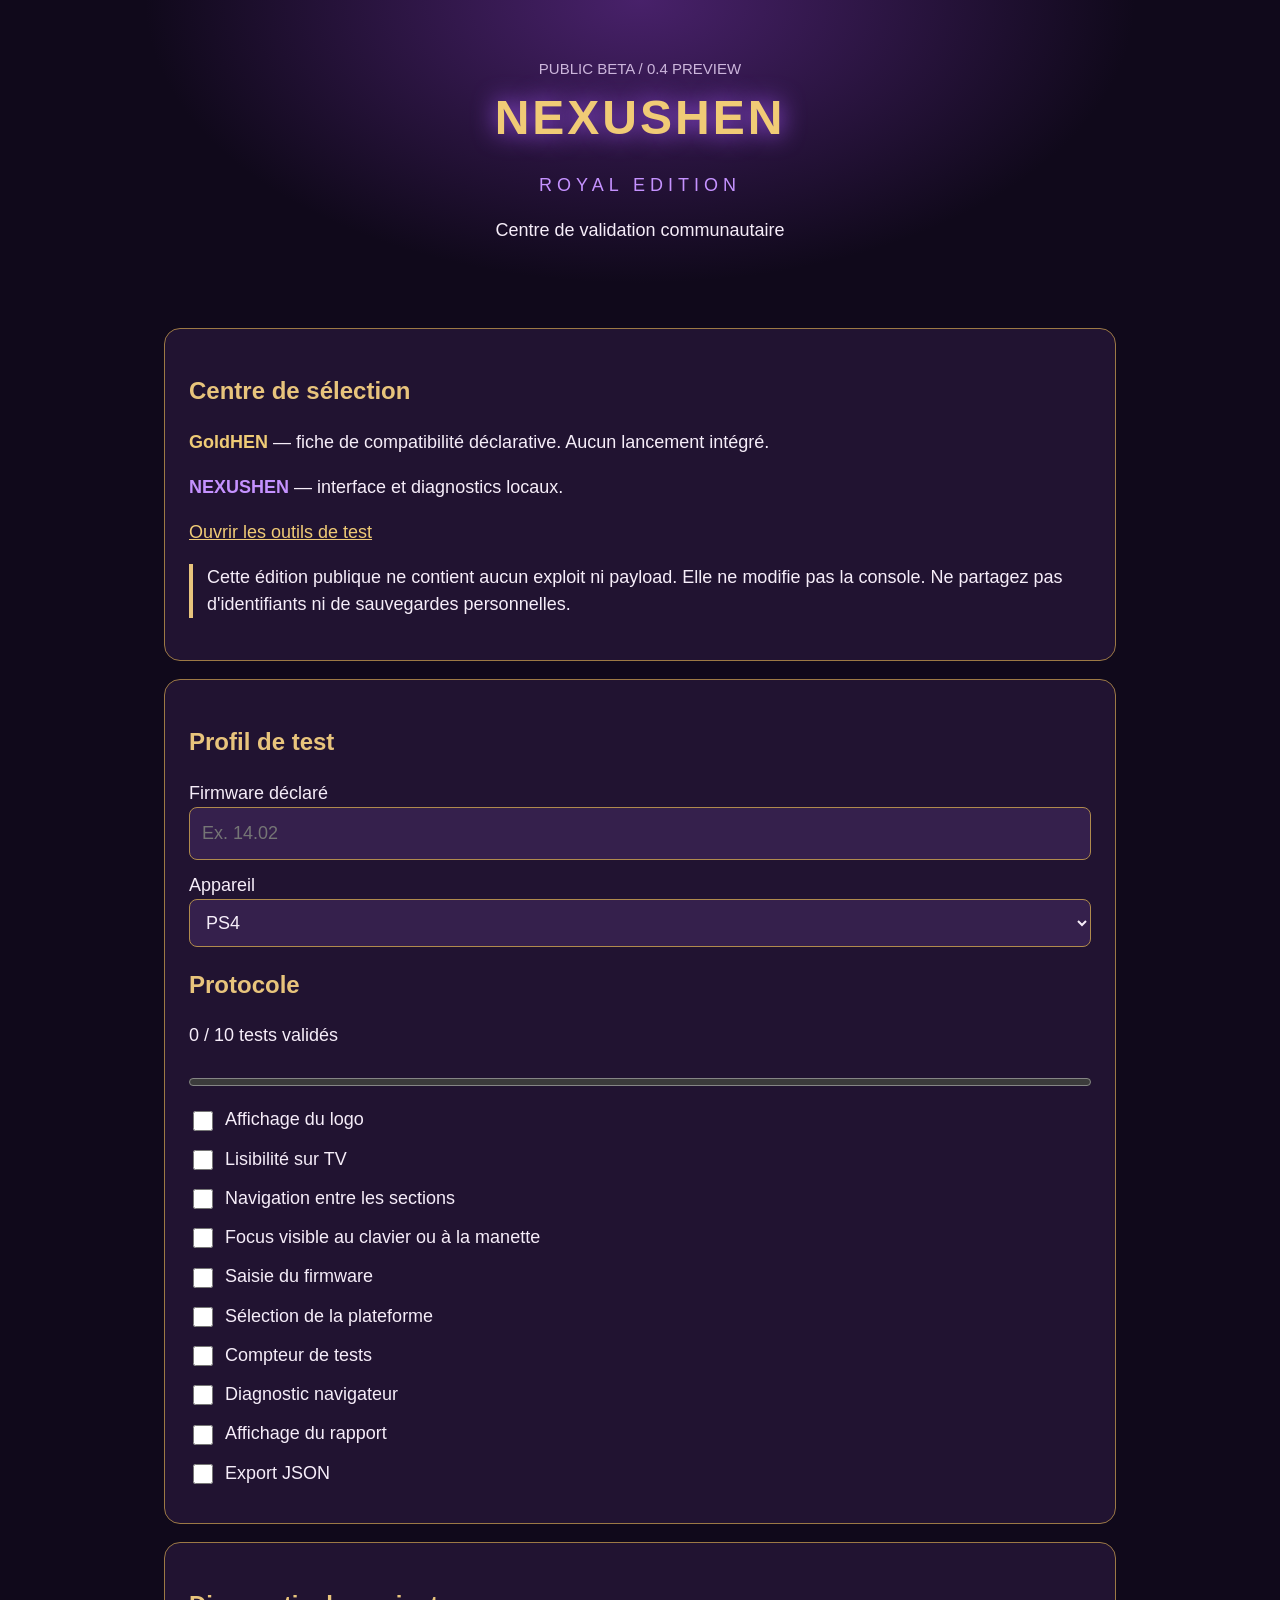
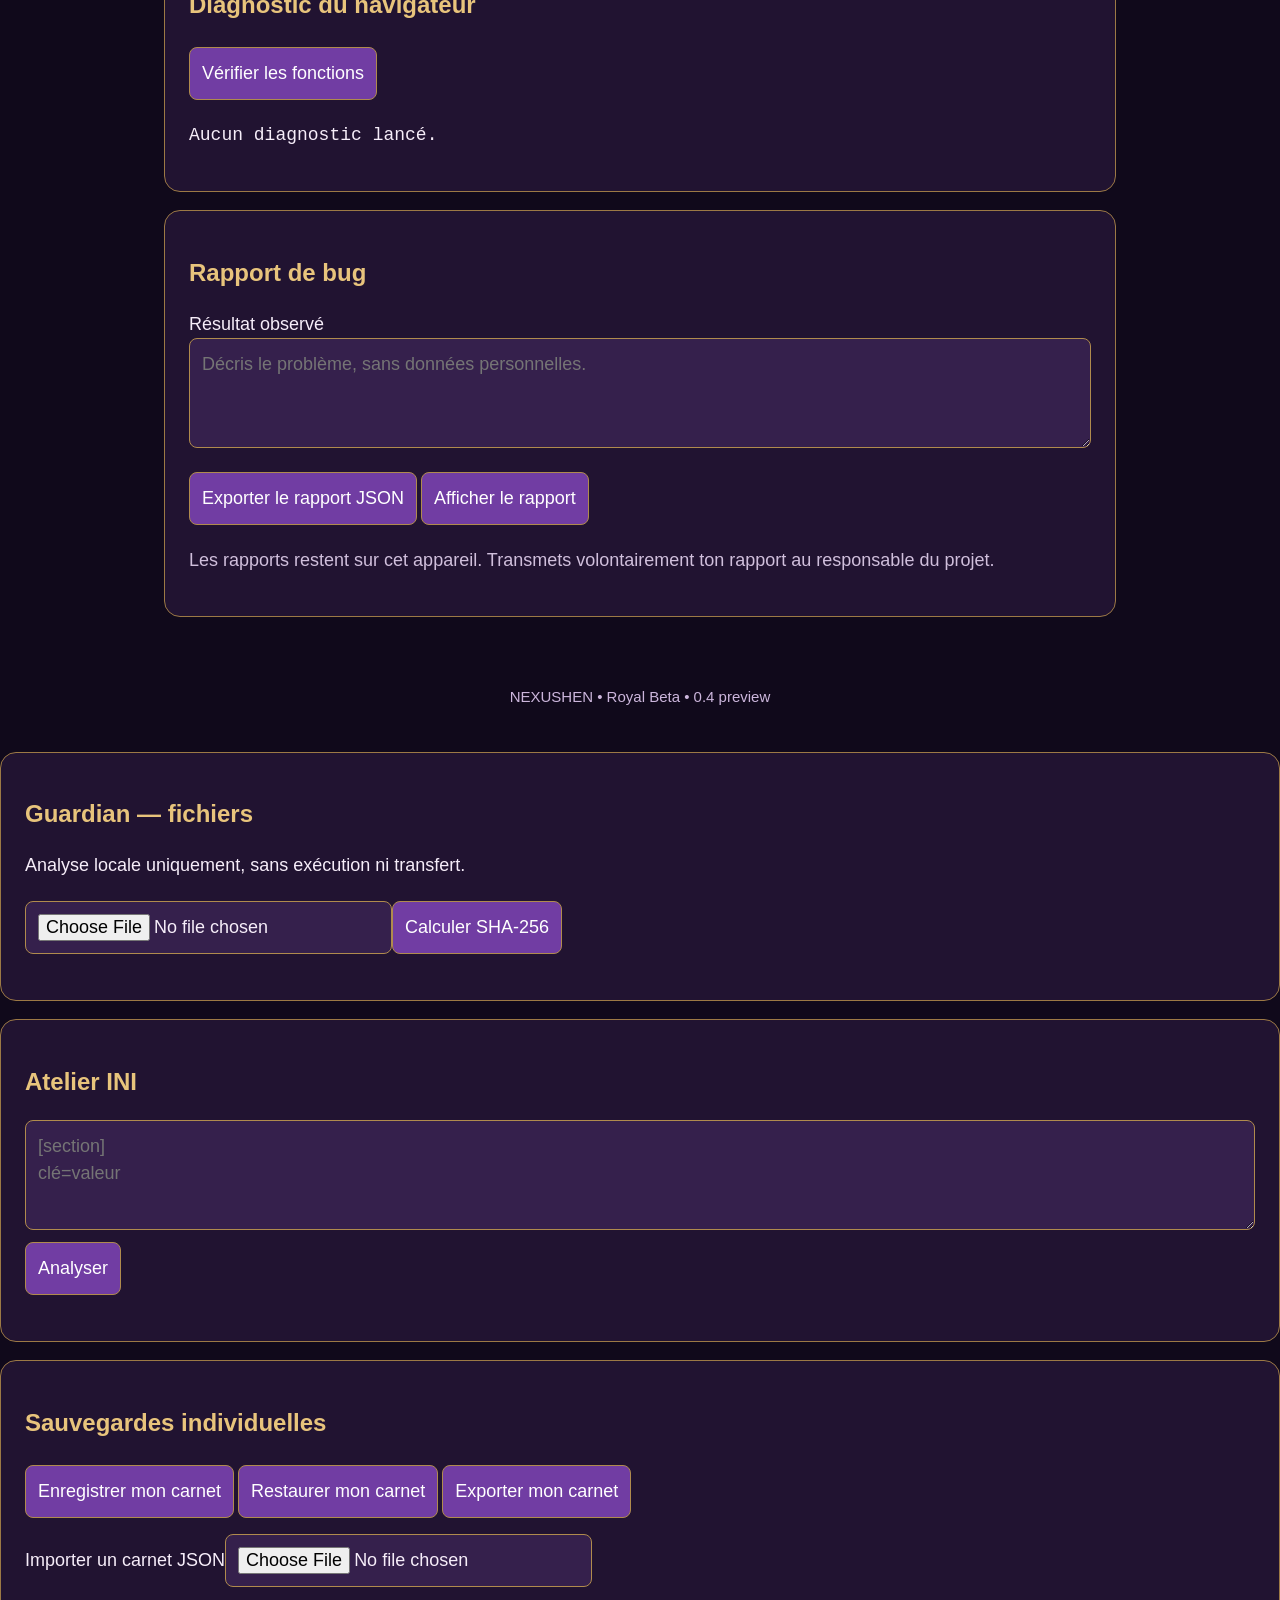
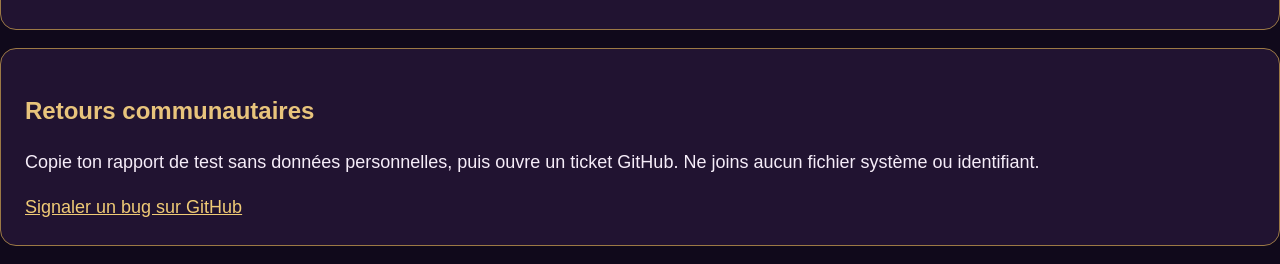
==== commit 71605bf3: "Expand Royal Beta community diagnostics and local backups" ====
--- a/index.html
+++ b/index.html
@@ -1 +1 @@
-<!doctype html><html lang="fr"><head><meta charset="utf-8"><meta name="viewport" content="width=device-width,initial-scale=1"><title>NEXUSHEN Royal Beta</title><style>*{box-sizing:border-box}body{margin:0;background:#10091b;color:#f6edf9;font:18px Arial,sans-serif;line-height:1.5}header,main,footer{max-width:1000px;margin:auto;padding:24px}header{text-align:center;padding-top:55px;background:radial-gradient(ellipse at top,#48216a,transparent 70%)}h1{font-size:48px;letter-spacing:3px;margin:0;color:#f0cb76;text-shadow:0 0 24px #a85bff}h2{color:#e8c47c;font-size:24px}small{color:#ccb6dc}.panel{background:#211331;border:1px solid #9c7945;border-radius:16px;padding:24px;margin:18px 0}button,input,select,textarea{font:inherit;color:inherit;border:1px solid #b08b4d;border-radius:8px;background:#35204c;padding:12px}button{cursor:pointer;background:#713da3;color:#fff}button:focus,input:focus,select:focus,textarea:focus,a:focus{outline:3px solid #ffe09b;outline-offset:3px}label{display:block;margin:12px 0}input[type=text],select,textarea{width:100%}input[type=checkbox]{margin-right:12px;width:20px;height:20px;vertical-align:middle}a{color:#f0cb76}progress{width:100%;height:16px;accent-color:#d0a455}.muted{color:#d0bfdc}.warning{border-left:4px solid #e8c47c;padding-left:14px}button{margin:4px 4px 4px 0}textarea{min-height:110px}footer{text-align:center}pre{white-space:pre-wrap;word-wrap:break-word}</style></head><body><header><small>PUBLIC BETA / 0.4 PREVIEW</small><h1>NEXUSHEN</h1><p style="color:#c592ff;letter-spacing:5px">ROYAL EDITION</p><p>Centre de validation communautaire</p></header><main><section class="panel"><h2>Centre de sélection</h2><p><strong style="color:#efcb76">GoldHEN</strong> — fiche de compatibilité déclarative. Aucun lancement intégré.</p><p><strong style="color:#c592ff">NEXUSHEN</strong> — interface et diagnostics locaux.</p><a href="#tests">Ouvrir les outils de test</a><p class="warning">Cette édition publique ne contient aucun exploit ni payload. Elle ne modifie pas la console. Ne partagez pas d'identifiants ni de sauvegardes personnelles.</p></section><section class="panel" id="tests"><h2>Profil de test</h2><label>Firmware déclaré<input id="fw" type="text" placeholder="Ex. 14.02" maxlength="20"></label><label>Appareil<select id="device"><option>PS4</option><option>PC</option><option>Android</option><option>Autre</option></select></label><h2>Protocole</h2><p id="count" aria-live="polite"></p><progress id="progress" value="0" max="10"></progress><div id="checks"></div></section><section class="panel"><h2>Diagnostic du navigateur</h2><button id="diag">Vérifier les fonctions</button><pre id="result">Aucun diagnostic lancé.</pre></section><section class="panel"><h2>Rapport de bug</h2><label>Résultat observé<textarea id="notes" maxlength="2000" placeholder="Décris le problème, sans données personnelles."></textarea></label><button id="export">Exporter le rapport JSON</button><button id="show">Afficher le rapport</button><pre id="report"></pre><p class="muted">Les rapports restent sur cet appareil. Transmets volontairement ton rapport au responsable du projet.</p></section></main><footer><small>NEXUSHEN • Royal Beta • 0.4 preview</small></footer><script>(function(){var tasks=['Affichage du logo','Lisibilité sur TV','Navigation entre les sections','Focus visible au clavier ou à la manette','Saisie du firmware','Sélection de la plateforme','Compteur de tests','Diagnostic navigateur','Affichage du rapport','Export JSON'];var root=document.getElementById('checks');var fields=[];function el(id){return document.getElementById(id)}function update(){var n=0;for(var i=0;i<fields.length;i++){if(fields[i].checked)n++}el('count').textContent=n+' / '+tasks.length+' tests validés';el('progress').value=n}for(var i=0;i<tasks.length;i++){var l=document.createElement('label'),c=document.createElement('input');c.type='checkbox';c.onchange=update;fields.push(c);l.appendChild(c);l.appendChild(document.createTextNode(tasks[i]));root.appendChild(l)}update();el('diag').onclick=function(){el('result').textContent='JavaScript : actif\nStockage local : '+(function(){try{localStorage.setItem('nexus_probe','1');localStorage.removeItem('nexus_probe');return 'disponible'}catch(e){return 'indisponible'}})()+'\nGamepad API : '+(typeof navigator.getGamepads==='function'?'présente':'absente')+'\nRésolution : '+screen.width+' × '+screen.height+'\nWeb Crypto : '+(window.crypto&&window.crypto.subtle?'disponible':'indisponible')};function report(){var t=[];for(var i=0;i<tasks.length;i++)t.push({test:tasks[i],validated:fields[i].checked});return JSON.stringify({format:'nexushen-public-beta-report',version:'0.4-preview',date:new Date().toISOString(),firmware:el('fw').value,device:el('device').value,tests:t,diagnostic:el('result').textContent,notes:el('notes').value},null,2)}el('show').onclick=function(){el('report').textContent=report()};el('export').onclick=function(){var text=report();el('report').textContent=text;try{var u=URL.createObjectURL(new Blob([text],{type:'application/json'}));var a=document.createElement('a');a.href=u;a.download='nexushen-beta-rapport.json';document.body.appendChild(a);a.click();document.body.removeChild(a);setTimeout(function(){URL.revokeObjectURL(u)},1000)}catch(e){el('report').textContent=text+'\nExport indisponible : copie le rapport affiché.'}}})();</script></body></html>+<!doctype html><html lang="fr"><head><meta charset="utf-8"><meta name="viewport" content="width=device-width,initial-scale=1"><title>NEXUSHEN Royal Beta</title><style>*{box-sizing:border-box}body{margin:0;background:#10091b;color:#f6edf9;font:18px Arial,sans-serif;line-height:1.5}header,main,footer{max-width:1000px;margin:auto;padding:24px}header{text-align:center;padding-top:55px;background:radial-gradient(ellipse at top,#48216a,transparent 70%)}h1{font-size:48px;letter-spacing:3px;margin:0;color:#f0cb76;text-shadow:0 0 24px #a85bff}h2{color:#e8c47c;font-size:24px}small{color:#ccb6dc}.panel{background:#211331;border:1px solid #9c7945;border-radius:16px;padding:24px;margin:18px 0}button,input,select,textarea{font:inherit;color:inherit;border:1px solid #b08b4d;border-radius:8px;background:#35204c;padding:12px}button{cursor:pointer;background:#713da3;color:#fff}button:focus,input:focus,select:focus,textarea:focus,a:focus{outline:3px solid #ffe09b;outline-offset:3px}label{display:block;margin:12px 0}input[type=text],select,textarea{width:100%}input[type=checkbox]{margin-right:12px;width:20px;height:20px;vertical-align:middle}a{color:#f0cb76}progress{width:100%;height:16px;accent-color:#d0a455}.muted{color:#d0bfdc}.warning{border-left:4px solid #e8c47c;padding-left:14px}button{margin:4px 4px 4px 0}textarea{min-height:110px}footer{text-align:center}pre{white-space:pre-wrap;word-wrap:break-word}</style></head><body><header><small>PUBLIC BETA / 0.4 PREVIEW</small><h1>NEXUSHEN</h1><p style="color:#c592ff;letter-spacing:5px">ROYAL EDITION</p><p>Centre de validation communautaire</p></header><main><section class="panel"><h2>Centre de sélection</h2><p><strong style="color:#efcb76">GoldHEN</strong> — fiche de compatibilité déclarative. Aucun lancement intégré.</p><p><strong style="color:#c592ff">NEXUSHEN</strong> — interface et diagnostics locaux.</p><a href="#tests">Ouvrir les outils de test</a><p class="warning">Cette édition publique ne contient aucun exploit ni payload. Elle ne modifie pas la console. Ne partagez pas d'identifiants ni de sauvegardes personnelles.</p></section><section class="panel" id="tests"><h2>Profil de test</h2><label>Firmware déclaré<input id="fw" type="text" placeholder="Ex. 14.02" maxlength="20"></label><label>Appareil<select id="device"><option>PS4</option><option>PC</option><option>Android</option><option>Autre</option></select></label><h2>Protocole</h2><p id="count" aria-live="polite"></p><progress id="progress" value="0" max="10"></progress><div id="checks"></div></section><section class="panel"><h2>Diagnostic du navigateur</h2><button id="diag">Vérifier les fonctions</button><pre id="result">Aucun diagnostic lancé.</pre></section><section class="panel"><h2>Rapport de bug</h2><label>Résultat observé<textarea id="notes" maxlength="2000" placeholder="Décris le problème, sans données personnelles."></textarea></label><button id="export">Exporter le rapport JSON</button><button id="show">Afficher le rapport</button><pre id="report"></pre><p class="muted">Les rapports restent sur cet appareil. Transmets volontairement ton rapport au responsable du projet.</p></section></main><footer><small>NEXUSHEN • Royal Beta • 0.4 preview</small></footer><script>(function(){var tasks=['Affichage du logo','Lisibilité sur TV','Navigation entre les sections','Focus visible au clavier ou à la manette','Saisie du firmware','Sélection de la plateforme','Compteur de tests','Diagnostic navigateur','Affichage du rapport','Export JSON'];var root=document.getElementById('checks');var fields=[];function el(id){return document.getElementById(id)}function update(){var n=0;for(var i=0;i<fields.length;i++){if(fields[i].checked)n++}el('count').textContent=n+' / '+tasks.length+' tests validés';el('progress').value=n}for(var i=0;i<tasks.length;i++){var l=document.createElement('label'),c=document.createElement('input');c.type='checkbox';c.onchange=update;fields.push(c);l.appendChild(c);l.appendChild(document.createTextNode(tasks[i]));root.appendChild(l)}update();el('diag').onclick=function(){el('result').textContent='JavaScript : actif\nStockage local : '+(function(){try{localStorage.setItem('nexus_probe','1');localStorage.removeItem('nexus_probe');return 'disponible'}catch(e){return 'indisponible'}})()+'\nGamepad API : '+(typeof navigator.getGamepads==='function'?'présente':'absente')+'\nRésolution : '+screen.width+' × '+screen.height+'\nWeb Crypto : '+(window.crypto&&window.crypto.subtle?'disponible':'indisponible')};function report(){var t=[];for(var i=0;i<tasks.length;i++)t.push({test:tasks[i],validated:fields[i].checked});return JSON.stringify({format:'nexushen-public-beta-report',version:'0.4-preview',date:new Date().toISOString(),firmware:el('fw').value,device:el('device').value,tests:t,diagnostic:el('result').textContent,notes:el('notes').value},null,2)}el('show').onclick=function(){el('report').textContent=report()};el('export').onclick=function(){var text=report();el('report').textContent=text;try{var u=URL.createObjectURL(new Blob([text],{type:'application/json'}));var a=document.createElement('a');a.href=u;a.download='nexushen-beta-rapport.json';document.body.appendChild(a);a.click();document.body.removeChild(a);setTimeout(function(){URL.revokeObjectURL(u)},1000)}catch(e){el('report').textContent=text+'\nExport indisponible : copie le rapport affiché.'}}})();</script><section class="panel"><h2>Guardian — fichiers</h2><p>Analyse locale uniquement, sans exécution ni transfert.</p><input type="file" id="binary"><button id="hash">Calculer SHA-256</button><pre id="hashout"></pre></section><section class="panel"><h2>Atelier INI</h2><textarea id="ini" placeholder="[section]&#10;clé=valeur"></textarea><button id="analyze">Analyser</button><pre id="iniout"></pre></section><section class="panel"><h2>Sauvegardes individuelles</h2><button id="save">Enregistrer mon carnet</button><button id="restore">Restaurer mon carnet</button><button id="backup">Exporter mon carnet</button><label>Importer un carnet JSON<input type="file" id="import" accept=".json"></label><pre id="status"></pre></section><section class="panel"><h2>Retours communautaires</h2><p>Copie ton rapport de test sans données personnelles, puis ouvre un ticket GitHub. Ne joins aucun fichier système ou identifiant.</p><a href="https://github.com/NOTTHEREALNEXUS/Nexushen-/issues/new" rel="noopener noreferrer">Signaler un bug sur GitHub</a></section><script>(function(){function e(x){return document.getElementById(x)}function state(){var a=document.querySelectorAll('#checks input'),v=[];for(var i=0;i<a.length;i++)v.push(a[i].checked);return {format:'nexushen-community',version:1,firmware:e('fw').value,device:e('device').value,notes:e('notes').value,ini:e('ini').value,checks:v}}function restore(s){if(!s||s.format!=='nexushen-community'||s.version!==1||!Array.isArray(s.checks))throw Error('Format incompatible');e('fw').value=String(s.firmware||'').slice(0,20);e('device').value=s.device||'PS4';e('notes').value=String(s.notes||'').slice(0,2000);e('ini').value=String(s.ini||'').slice(0,100000);var a=document.querySelectorAll('#checks input');for(var i=0;i<a.length;i++){a[i].checked=s.checks[i]===true;if(a[i].onchange)a[i].onchange()}e('status').textContent='Carnet restauré'}e('save').onclick=function(){try{localStorage.setItem('nexus-community-v1',JSON.stringify(state()));e('status').textContent='Carnet enregistré sur cet appareil'}catch(x){e('status').textContent='Stockage indisponible'}};e('restore').onclick=function(){try{restore(JSON.parse(localStorage.getItem('nexus-community-v1')))}catch(x){e('status').textContent='Aucun carnet compatible'}};e('backup').onclick=function(){var u=URL.createObjectURL(new Blob([JSON.stringify(state(),null,2)],{type:'application/json'})),a=document.createElement('a');a.href=u;a.download='nexushen-community.json';document.body.appendChild(a);a.click();document.body.removeChild(a);setTimeout(function(){URL.revokeObjectURL(u)},1000)};e('import').onchange=function(){var f=this.files[0];if(!f||f.size>200000)return;var r=new FileReader();r.onload=function(){try{restore(JSON.parse(r.result))}catch(x){e('status').textContent='Import refusé : format invalide'}};r.readAsText(f)};e('hash').onclick=function(){var f=e('binary').files[0];if(!f)return;if(!window.crypto||!crypto.subtle){e('hashout').textContent='SHA-256 indisponible sur ce navigateur';return}if(f.size>67108864){e('hashout').textContent='Fichier trop volumineux (64 Mio maximum)';return}var r=new FileReader();r.onload=function(){crypto.subtle.digest('SHA-256',r.result).then(function(b){var a=new Uint8Array(b),h='';for(var i=0;i<a.length;i++)h+=('0'+a[i].toString(16)).slice(-2);e('hashout').textContent=f.name+'\n'+f.size+' octets\n'+h},function(){e('hashout').textContent='Calcul impossible'})};r.readAsArrayBuffer(f)};e('analyze').onclick=function(){var lines=e('ini').value.split(/\r?\n/),seen=Object.create(null),sec='',out=[],n=0;for(var i=0;i<lines.length;i++){var l=lines[i].trim();if(!l||/^[;#]/.test(l))continue;if(/^\[.*\]$/.test(l)){sec=l;continue}var p=l.indexOf('=');if(p<1){out.push('Ligne '+(i+1)+': syntaxe non reconnue');continue}n++;var k=l.slice(0,p).trim(),v=l.slice(p+1).trim(),id=sec+'|'+k;if(seen[id])out.push('Ligne '+(i+1)+': doublon '+k);seen[id]=true;if(/port$/i.test(k)&&(!/^\d+$/.test(v)||+v<1||+v>65535))out.push('Ligne '+(i+1)+': port invalide')}e('iniout').textContent=n+' entrées\n'+(out.join('\n')||'Aucune anomalie détectée par ces règles')}})();</script></body></html>
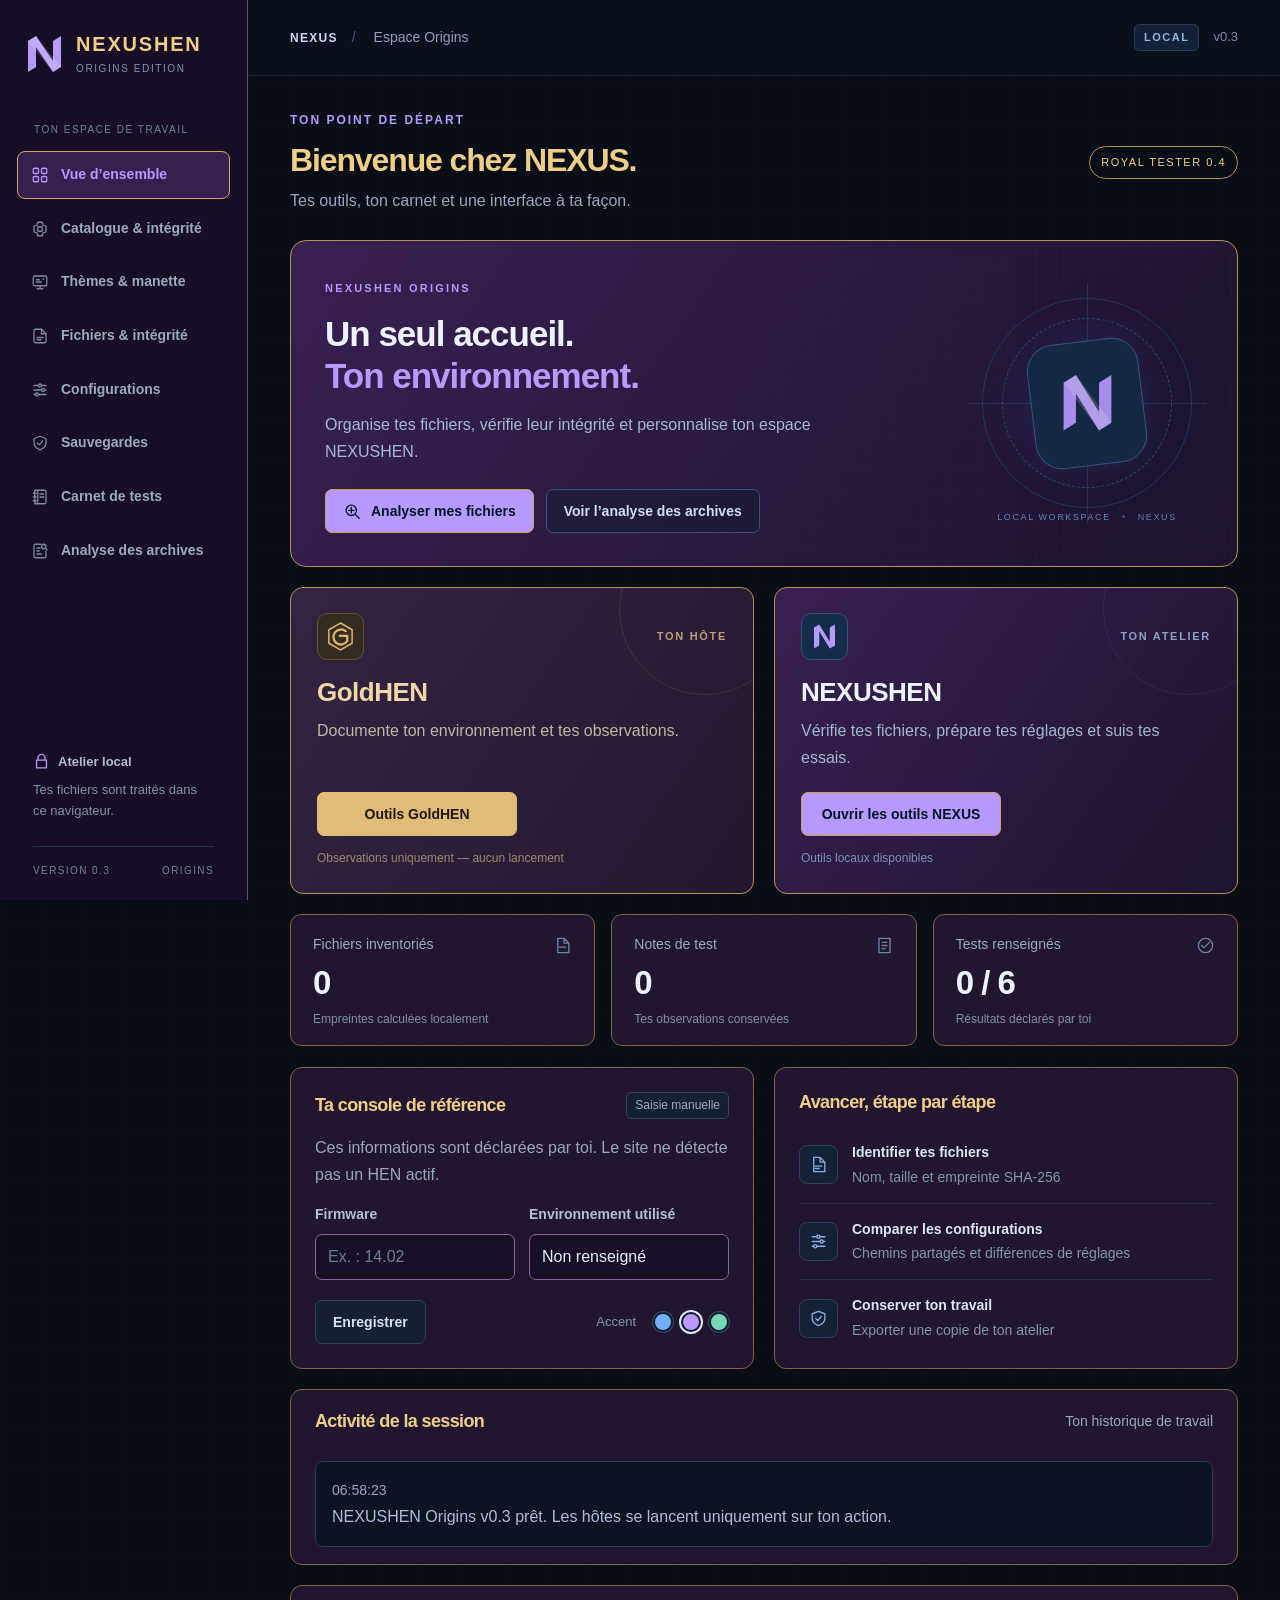
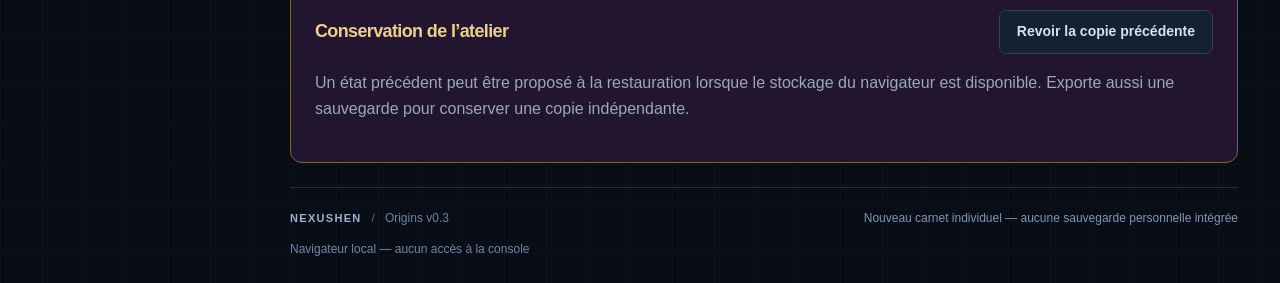
==== commit 7048bfe0: "Publish original Guardian dashboard as Royal Tester edition without launch modules or private backup" ====
--- a/index.html
+++ b/index.html
@@ -1 +1,2146 @@
-<!doctype html><html lang="fr"><head><meta charset="utf-8"><meta name="viewport" content="width=device-width,initial-scale=1"><title>NEXUSHEN Royal Beta</title><style>*{box-sizing:border-box}body{margin:0;background:#10091b;color:#f6edf9;font:18px Arial,sans-serif;line-height:1.5}header,main,footer{max-width:1000px;margin:auto;padding:24px}header{text-align:center;padding-top:55px;background:radial-gradient(ellipse at top,#48216a,transparent 70%)}h1{font-size:48px;letter-spacing:3px;margin:0;color:#f0cb76;text-shadow:0 0 24px #a85bff}h2{color:#e8c47c;font-size:24px}small{color:#ccb6dc}.panel{background:#211331;border:1px solid #9c7945;border-radius:16px;padding:24px;margin:18px 0}button,input,select,textarea{font:inherit;color:inherit;border:1px solid #b08b4d;border-radius:8px;background:#35204c;padding:12px}button{cursor:pointer;background:#713da3;color:#fff}button:focus,input:focus,select:focus,textarea:focus,a:focus{outline:3px solid #ffe09b;outline-offset:3px}label{display:block;margin:12px 0}input[type=text],select,textarea{width:100%}input[type=checkbox]{margin-right:12px;width:20px;height:20px;vertical-align:middle}a{color:#f0cb76}progress{width:100%;height:16px;accent-color:#d0a455}.muted{color:#d0bfdc}.warning{border-left:4px solid #e8c47c;padding-left:14px}button{margin:4px 4px 4px 0}textarea{min-height:110px}footer{text-align:center}pre{white-space:pre-wrap;word-wrap:break-word}</style></head><body><header><small>PUBLIC BETA / 0.4 PREVIEW</small><h1>NEXUSHEN</h1><p style="color:#c592ff;letter-spacing:5px">ROYAL EDITION</p><p>Centre de validation communautaire</p></header><main><section class="panel"><h2>Centre de sélection</h2><p><strong style="color:#efcb76">GoldHEN</strong> — fiche de compatibilité déclarative. Aucun lancement intégré.</p><p><strong style="color:#c592ff">NEXUSHEN</strong> — interface et diagnostics locaux.</p><a href="#tests">Ouvrir les outils de test</a><p class="warning">Cette édition publique ne contient aucun exploit ni payload. Elle ne modifie pas la console. Ne partagez pas d'identifiants ni de sauvegardes personnelles.</p></section><section class="panel" id="tests"><h2>Profil de test</h2><label>Firmware déclaré<input id="fw" type="text" placeholder="Ex. 14.02" maxlength="20"></label><label>Appareil<select id="device"><option>PS4</option><option>PC</option><option>Android</option><option>Autre</option></select></label><h2>Protocole</h2><p id="count" aria-live="polite"></p><progress id="progress" value="0" max="10"></progress><div id="checks"></div></section><section class="panel"><h2>Diagnostic du navigateur</h2><button id="diag">Vérifier les fonctions</button><pre id="result">Aucun diagnostic lancé.</pre></section><section class="panel"><h2>Rapport de bug</h2><label>Résultat observé<textarea id="notes" maxlength="2000" placeholder="Décris le problème, sans données personnelles."></textarea></label><button id="export">Exporter le rapport JSON</button><button id="show">Afficher le rapport</button><pre id="report"></pre><p class="muted">Les rapports restent sur cet appareil. Transmets volontairement ton rapport au responsable du projet.</p></section></main><footer><small>NEXUSHEN • Royal Beta • 0.4 preview</small></footer><script>(function(){var tasks=['Affichage du logo','Lisibilité sur TV','Navigation entre les sections','Focus visible au clavier ou à la manette','Saisie du firmware','Sélection de la plateforme','Compteur de tests','Diagnostic navigateur','Affichage du rapport','Export JSON'];var root=document.getElementById('checks');var fields=[];function el(id){return document.getElementById(id)}function update(){var n=0;for(var i=0;i<fields.length;i++){if(fields[i].checked)n++}el('count').textContent=n+' / '+tasks.length+' tests validés';el('progress').value=n}for(var i=0;i<tasks.length;i++){var l=document.createElement('label'),c=document.createElement('input');c.type='checkbox';c.onchange=update;fields.push(c);l.appendChild(c);l.appendChild(document.createTextNode(tasks[i]));root.appendChild(l)}update();el('diag').onclick=function(){el('result').textContent='JavaScript : actif\nStockage local : '+(function(){try{localStorage.setItem('nexus_probe','1');localStorage.removeItem('nexus_probe');return 'disponible'}catch(e){return 'indisponible'}})()+'\nGamepad API : '+(typeof navigator.getGamepads==='function'?'présente':'absente')+'\nRésolution : '+screen.width+' × '+screen.height+'\nWeb Crypto : '+(window.crypto&&window.crypto.subtle?'disponible':'indisponible')};function report(){var t=[];for(var i=0;i<tasks.length;i++)t.push({test:tasks[i],validated:fields[i].checked});return JSON.stringify({format:'nexushen-public-beta-report',version:'0.4-preview',date:new Date().toISOString(),firmware:el('fw').value,device:el('device').value,tests:t,diagnostic:el('result').textContent,notes:el('notes').value},null,2)}el('show').onclick=function(){el('report').textContent=report()};el('export').onclick=function(){var text=report();el('report').textContent=text;try{var u=URL.createObjectURL(new Blob([text],{type:'application/json'}));var a=document.createElement('a');a.href=u;a.download='nexushen-beta-rapport.json';document.body.appendChild(a);a.click();document.body.removeChild(a);setTimeout(function(){URL.revokeObjectURL(u)},1000)}catch(e){el('report').textContent=text+'\nExport indisponible : copie le rapport affiché.'}}})();</script><section class="panel"><h2>Guardian — fichiers</h2><p>Analyse locale uniquement, sans exécution ni transfert.</p><input type="file" id="binary"><button id="hash">Calculer SHA-256</button><pre id="hashout"></pre></section><section class="panel"><h2>Atelier INI</h2><textarea id="ini" placeholder="[section]&#10;clé=valeur"></textarea><button id="analyze">Analyser</button><pre id="iniout"></pre></section><section class="panel"><h2>Sauvegardes individuelles</h2><button id="save">Enregistrer mon carnet</button><button id="restore">Restaurer mon carnet</button><button id="backup">Exporter mon carnet</button><label>Importer un carnet JSON<input type="file" id="import" accept=".json"></label><pre id="status"></pre></section><section class="panel"><h2>Retours communautaires</h2><p>Copie ton rapport de test sans données personnelles, puis ouvre un ticket GitHub. Ne joins aucun fichier système ou identifiant.</p><a href="https://github.com/NOTTHEREALNEXUS/Nexushen-/issues/new" rel="noopener noreferrer">Signaler un bug sur GitHub</a></section><script>(function(){function e(x){return document.getElementById(x)}function state(){var a=document.querySelectorAll('#checks input'),v=[];for(var i=0;i<a.length;i++)v.push(a[i].checked);return {format:'nexushen-community',version:1,firmware:e('fw').value,device:e('device').value,notes:e('notes').value,ini:e('ini').value,checks:v}}function restore(s){if(!s||s.format!=='nexushen-community'||s.version!==1||!Array.isArray(s.checks))throw Error('Format incompatible');e('fw').value=String(s.firmware||'').slice(0,20);e('device').value=s.device||'PS4';e('notes').value=String(s.notes||'').slice(0,2000);e('ini').value=String(s.ini||'').slice(0,100000);var a=document.querySelectorAll('#checks input');for(var i=0;i<a.length;i++){a[i].checked=s.checks[i]===true;if(a[i].onchange)a[i].onchange()}e('status').textContent='Carnet restauré'}e('save').onclick=function(){try{localStorage.setItem('nexus-community-v1',JSON.stringify(state()));e('status').textContent='Carnet enregistré sur cet appareil'}catch(x){e('status').textContent='Stockage indisponible'}};e('restore').onclick=function(){try{restore(JSON.parse(localStorage.getItem('nexus-community-v1')))}catch(x){e('status').textContent='Aucun carnet compatible'}};e('backup').onclick=function(){var u=URL.createObjectURL(new Blob([JSON.stringify(state(),null,2)],{type:'application/json'})),a=document.createElement('a');a.href=u;a.download='nexushen-community.json';document.body.appendChild(a);a.click();document.body.removeChild(a);setTimeout(function(){URL.revokeObjectURL(u)},1000)};e('import').onchange=function(){var f=this.files[0];if(!f||f.size>200000)return;var r=new FileReader();r.onload=function(){try{restore(JSON.parse(r.result))}catch(x){e('status').textContent='Import refusé : format invalide'}};r.readAsText(f)};e('hash').onclick=function(){var f=e('binary').files[0];if(!f)return;if(!window.crypto||!crypto.subtle){e('hashout').textContent='SHA-256 indisponible sur ce navigateur';return}if(f.size>67108864){e('hashout').textContent='Fichier trop volumineux (64 Mio maximum)';return}var r=new FileReader();r.onload=function(){crypto.subtle.digest('SHA-256',r.result).then(function(b){var a=new Uint8Array(b),h='';for(var i=0;i<a.length;i++)h+=('0'+a[i].toString(16)).slice(-2);e('hashout').textContent=f.name+'\n'+f.size+' octets\n'+h},function(){e('hashout').textContent='Calcul impossible'})};r.readAsArrayBuffer(f)};e('analyze').onclick=function(){var lines=e('ini').value.split(/\r?\n/),seen=Object.create(null),sec='',out=[],n=0;for(var i=0;i<lines.length;i++){var l=lines[i].trim();if(!l||/^[;#]/.test(l))continue;if(/^\[.*\]$/.test(l)){sec=l;continue}var p=l.indexOf('=');if(p<1){out.push('Ligne '+(i+1)+': syntaxe non reconnue');continue}n++;var k=l.slice(0,p).trim(),v=l.slice(p+1).trim(),id=sec+'|'+k;if(seen[id])out.push('Ligne '+(i+1)+': doublon '+k);seen[id]=true;if(/port$/i.test(k)&&(!/^\d+$/.test(v)||+v<1||+v>65535))out.push('Ligne '+(i+1)+': port invalide')}e('iniout').textContent=n+' entrées\n'+(out.join('\n')||'Aucune anomalie détectée par ces règles')}})();</script></body></html>+<!doctype html>
+<html lang="fr" data-accent="purple" data-background="grid" data-tv="false" data-motion="true">
+<head>
+  <meta charset="utf-8">
+  <meta name="viewport" content="width=device-width, initial-scale=1">
+  <meta name="theme-color" content="#080d16">
+  <meta name="description" content="NEXUSHEN Origins : ton accueil PS4, tes hôtes, tes fichiers et ton atelier local.">
+  <title>NEXUSHEN Guardian — Royal Tester Edition</title>
+  <style>:root{color-scheme:dark;--accent:#70b0ff;--accent-strong:#4c99f8;--accent-soft:#132b46;--accent-glow:rgba(76,153,248,.2);--bg:#080d16;--panel:#101925;--line:#233043;--text:#edf3fc;--muted:#99a8bd;--green:#69d9ac;--amber:#ecc277;--red:#ff9a9a}
+html[data-accent="purple"]{--accent:#bd9aff;--accent-strong:#a276f5;--accent-soft:#2b2041;--accent-glow:rgba(162,118,245,.2)}html[data-accent="green"]{--accent:#77d8b7;--accent-strong:#44bc92;--accent-soft:#13372d;--accent-glow:rgba(68,188,146,.2)}
+*{box-sizing:border-box}html{background:#080d16;scroll-behavior:smooth}body{margin:0;background:#080d16;color:#edf3fc;font-family:Arial,Helvetica,sans-serif;font-size:16px;line-height:1.55;-webkit-font-smoothing:antialiased}button,input,textarea,select{font:inherit}button,a,input,select,textarea{-webkit-tap-highlight-color:rgba(112,176,255,.15)}button{cursor:pointer}button:disabled{cursor:not-allowed;opacity:.45}a{color:#70b0ff;color:var(--accent,#70b0ff)}button:focus-visible,a:focus-visible,input:focus-visible,textarea:focus-visible,select:focus-visible{outline:3px solid #70b0ff;outline:3px solid var(--accent,#70b0ff);outline-offset:4px}button:focus,a:focus{outline-offset:4px}::selection{background:#24558b;color:#fff}svg{display:block}button svg,.stat svg,.upload-icon svg,.workflow-icon svg,.feature-icon svg,.notice>svg{fill:none;stroke:currentColor;stroke-width:1.7;stroke-linecap:round;stroke-linejoin:round}button svg{width:19px;height:19px;flex-shrink:0}h1,h2,h3,p{margin-top:0}h1,h2,h3{font-weight:700;letter-spacing:-.035em;line-height:1.2}h1{font-size:32px;margin-bottom:9px}h2{font-size:20px;margin-bottom:14px}h3{font-size:18px;margin-bottom:10px}p{margin-bottom:16px}code,.mono,.code-input,pre{font-family:Consolas,"Liberation Mono",Menlo,monospace}code{font-size:.91em;overflow-wrap:anywhere;word-break:break-word}pre{white-space:pre-wrap;word-break:break-word;background:#090f19;border:1px solid #263347;padding:16px;border-radius:10px;overflow:auto;font-size:14px}small,.small{font-size:14px}.muted{color:#99a8bd}.small.muted{color:#99a8bd}.eyebrow{color:#70b0ff;color:var(--accent,#70b0ff);font-size:12px;letter-spacing:2px;font-weight:bold;margin-bottom:11px}.skip-link{position:absolute;left:12px;top:-100px;z-index:100;background:#edf3fc;color:#080d16;padding:12px 18px;border-radius:6px}.skip-link:focus{top:12px}[hidden]{display:none!important}
+.app-shell{min-height:100vh}.sidebar{position:fixed;top:0;bottom:0;left:0;width:248px;padding:32px 20px 22px;background:#0b111c;border-right:1px solid #1c2737;display:flex;flex-direction:column;z-index:20}.brand{display:flex;align-items:center;text-decoration:none;color:#70b0ff;color:var(--accent,#70b0ff);margin:0 5px 45px}.brand-symbol{flex-shrink:0;margin-right:12px}.brand-word{display:block}.brand-word strong{display:block;font-size:20px;color:#f2f6ff;letter-spacing:1.8px;line-height:1.2}.brand-word>span{display:block;font-size:10px;letter-spacing:1.6px;color:#8195af;margin-top:5px}.sidebar-label{font-size:10px;letter-spacing:1.5px;color:#71839a;padding-left:14px;margin-bottom:14px}.navigation{margin:0 -3px}.nav-button{display:flex;align-items:center;width:100%;min-height:47px;padding:12px 13px;background:transparent;color:#9aaac1;border:1px solid transparent;border-radius:8px;text-align:left;font-size:14px;font-weight:bold;margin-bottom:6px;transition:background .15s,color .15s,border-color .15s}.nav-button svg{width:18px;height:18px;margin-right:12px;opacity:.8}.nav-button:hover{background:#121e2f;color:#e6f0ff}.nav-button.is-active{background:#132b46;background:var(--accent-soft,#132b46);border-color:#25415f;color:#9ccaff;color:var(--accent,#9ccaff)}.nav-button.is-active svg{opacity:1}.sidebar-bottom{margin-top:auto;padding:40px 13px 0;color:#8092ab}.sidebar-bottom p{font-size:13px;line-height:1.6;margin-bottom:24px}.local-label{display:flex;align-items:center;color:#b1bed0;font-size:13px;font-weight:bold;margin-bottom:8px}.local-label svg{margin-right:8px;color:#70b0ff;color:var(--accent,#70b0ff)}.version-line{display:flex;justify-content:space-between;border-top:1px solid #263043;padding-top:16px;font-size:10px;letter-spacing:1.4px;color:#6f829a}.workspace{margin-left:248px;min-width:0}.topbar{height:76px;border-bottom:1px solid #1c2737;padding:0 42px;display:flex;align-items:center;justify-content:space-between;background:#0a101b}.breadcrumb{font-size:14px;color:#8e9fb6}.breadcrumb>span:first-child{font-size:12px;color:#cbd9ec;letter-spacing:1.3px;font-weight:bold}.breadcrumb-divider{display:inline-block;margin:0 14px;color:#49576a}.topbar-right{display:flex;align-items:center}.mode-pill{color:#91b7e5;background:#122039;border:1px solid #283b56;border-radius:5px;padding:4px 9px;font-size:11px;font-weight:bold;letter-spacing:1.5px}.build-label{margin-left:14px;color:#788ca8;font-size:13px}.main-content{max-width:1460px;margin:auto;padding:35px 42px 24px}.page{display:none}.page.is-active{display:block;animation:page-in .2s ease-out}.page-heading{display:flex;align-items:center;justify-content:space-between;margin-bottom:26px}.page-description{color:#99a8bd;font-size:15px;line-height:1.6;margin-bottom:0;max-width:750px}.edition-badge{margin-left:20px;font-size:11px;letter-spacing:1.5px;color:#99acc8;border:1px solid #2a3b53;border-radius:20px;padding:7px 11px;white-space:nowrap}
+.hero-panel{display:flex;position:relative;align-items:center;overflow:hidden;min-height:290px;background:#0e2037;background:linear-gradient(108deg,#112946 0%,#0e2037 52%,#0b1b2f 100%);border:1px solid #294664;border-radius:16px;margin-bottom:20px;padding:34px 34px 33px}.hero-panel:before{content:"";position:absolute;right:0;top:0;bottom:0;width:48%;background-image:linear-gradient(rgba(89,144,201,.05) 1px,transparent 1px),linear-gradient(90deg,rgba(89,144,201,.05) 1px,transparent 1px);background-size:28px 28px;opacity:.6}.hero-copy{z-index:1;position:relative;width:73%;max-width:660px}.hero-kicker{font-size:11px;letter-spacing:2.2px;font-weight:bold;color:#8abcf8;color:var(--accent,#8abcf8)}.hero-copy h2{font-size:35px;line-height:1.19;letter-spacing:-1px;margin:14px 0}.hero-copy h2 span{color:#8abcf8;color:var(--accent,#8abcf8)}.hero-copy p{color:#a6bad3;max-width:490px;font-size:15px;line-height:1.7;margin-bottom:24px}.button-row{display:flex;align-items:center;flex-wrap:wrap;margin:0 -6px -8px}.button-row>.button{margin:0 6px 8px}.button{display:inline-flex;align-items:center;justify-content:center;min-height:44px;padding:11px 17px;font-size:14px;font-weight:bold;line-height:1.35;border:1px solid #34455f;border-radius:7px;text-decoration:none;color:#e0eafa;background:#162235;transition:background .15s,transform .15s,border-color .15s;max-width:100%;text-align:center}.button svg{margin-right:9px}.button:hover{background:#21334d;border-color:#5b769b}.button:active{transform:translateY(1px)}.button.primary{color:#061426;background:#70b0ff;background:var(--accent,#70b0ff);border-color:transparent}.button.primary:hover{filter:brightness(1.1)}.button.secondary{background:#152133;border-color:#30415a;color:#d4e2f5}.button.secondary:hover{background:#20314a}.button.hero-secondary{background:rgba(12,28,47,.35);color:#cfdef1;border-color:#355477}.button.hero-secondary:hover{background:#1b3654}.button.quiet{background:transparent;border-color:transparent;color:#96bff3;color:var(--accent,#96bff3)}.button.danger{color:#ffc2c2;background:#342027;border-color:#5c303c}.button.small{font-size:13px;padding:7px 11px;min-height:36px}.hero-art{position:absolute;width:260px;height:260px;right:20px;top:50%;margin-top:-130px;color:#70b0ff;color:var(--accent,#70b0ff);opacity:.9}.orbit{position:absolute;border:1px solid #2e4f74;border-radius:50%;left:50%;top:50%;transform:translate(-50%,-50%)}.orbit-one{width:210px;height:210px;border-color:#203f62}.orbit-two{width:170px;height:170px;border-style:dashed;border-color:#2d527d}.orbit-line{position:absolute;background:#345270;opacity:.5}.orbit-line-one{width:240px;height:1px;top:50%;left:10px}.orbit-line-two{height:240px;width:1px;left:50%;top:10px}.hero-emblem{position:absolute;top:50%;left:50%;width:112px;height:125px;margin:-62px 0 0 -56px;background:#132a45;border:1px solid #375b86;border-radius:27px;box-shadow:0 0 45px rgba(49,116,205,.18);display:flex;align-items:center;justify-content:center;transform:rotate(-7deg)}.hero-emblem svg{width:57px;height:67px;transform:rotate(7deg)}.art-caption{position:absolute;left:0;right:0;bottom:8px;text-align:center;font-size:9px;letter-spacing:1.6px;color:#6a95c5}.art-caption span{margin:0 7px;color:#426a95}
+.stats-row{display:flex;margin:0 -8px 21px}.stat{flex:1;min-width:0;margin:0 8px;background:#101925;border:1px solid #263347;border-radius:11px;padding:19px 22px 17px}.stat-label{display:flex;align-items:center;justify-content:space-between;color:#9aaac0;font-size:14px;margin-bottom:6px}.stat-label svg{width:19px;height:19px;color:#6b84a4;margin-left:10px;flex-shrink:0}.stat>strong{display:block;font-size:33px;font-weight:600;line-height:1.3;color:#edf4ff;font-variant-numeric:tabular-nums;letter-spacing:-1px}.stat p{font-size:12px;color:#7e91ab;margin:5px 0 0}.two-columns{display:flex;align-items:stretch;margin:0 -10px}.two-columns>.panel{flex:1;min-width:0;margin-left:10px;margin-right:10px}.panel{border:1px solid #263347;background:#101925;border-radius:12px;padding:24px;margin-bottom:20px;min-width:0}.panel-heading{display:flex;align-items:center;justify-content:space-between;margin-bottom:16px}.panel-heading h2{font-size:18px;margin:0}.panel-heading .button{margin-left:12px}.panel>p.muted{font-size:14px;line-height:1.65}.badge{display:inline-block;font-size:12px;line-height:1.4;border-radius:5px;padding:4px 8px;border:1px solid #33445d;color:#99acc6;background:#152132;white-space:nowrap;margin-left:10px}.badge.info{color:#99c5ff;border-color:#31537e;background:#142c49}.badge.warning{color:#ecc277;border-color:#685231;background:#2c251a}.badge.error{color:#ffaeae;border-color:#713a44;background:#311e25}.badge.success{color:#7ddebb;border-color:#315b4d;background:#142d26}.field-row{display:flex;margin:0 -7px}.field-row>.field{flex:1;min-width:0;margin-left:7px;margin-right:7px}.field{margin-bottom:17px}label,.file-label{display:block;color:#b1c0d5;font-size:14px;font-weight:bold;margin-bottom:8px}input[type=text],input[type=number],textarea,select{display:block;width:100%;border:1px solid #31425a;border-radius:7px;color:#e6f0ff;background:#0a111d;min-height:44px;padding:11px 12px;line-height:1.4;outline-color:#70b0ff;outline-color:var(--accent,#70b0ff)}input::placeholder,textarea::placeholder{color:#697e9b;opacity:1}textarea{resize:vertical;line-height:1.65;margin-bottom:16px;font-size:15px}select{padding-right:34px;-webkit-appearance:none;appearance:none;background-image:url("data:image/svg+xml,%3Csvg xmlns='http://www.w3.org/2000/svg' width='12' height='8' viewBox='0 0 12 8'%3E%3Cpath d='m1 1 5 5 5-5' fill='none' stroke='%23899bb4' stroke-width='2'/%3E%3C/svg%3E");background-position:right 12px center;background-repeat:no-repeat}input:focus,textarea:focus,select:focus{border-color:#70b0ff;border-color:var(--accent,#70b0ff)}.panel-bottom{display:flex;align-items:center;justify-content:space-between;margin-top:3px}.accent-picker{display:flex;align-items:center;margin-left:12px}.accent-picker>span{font-size:13px;color:#8196b1;margin-right:9px}.accent-swatch{width:20px;height:20px;border:2px solid #0e1929;border-radius:50%;padding:0;margin-left:8px;outline-offset:3px;box-shadow:0 0 0 1px #384a63}.accent-swatch:hover{box-shadow:0 0 0 2px #e0ebfa}.swatch-blue{background:#70b0ff}.swatch-purple{background:#bd9aff}.swatch-green{background:#77d8b7}html[data-accent="blue"] .swatch-blue,html[data-accent="purple"] .swatch-purple,html[data-accent="green"] .swatch-green{box-shadow:0 0 0 2px #e0ebfa}
+.workflow-list{margin-top:-3px}.workflow-item{display:flex;align-items:center;padding:15px 0;border:0;border-bottom:1px solid #263143;background:transparent;width:100%;text-align:left;color:#dce8f8}.workflow-item:last-child{border-bottom:0;padding-bottom:2px}.workflow-item:hover strong{color:#70b0ff;color:var(--accent,#70b0ff)}.workflow-icon{flex-shrink:0;width:39px;height:39px;border:1px solid #2c415d;border-radius:8px;display:flex;align-items:center;justify-content:center;color:#88aedb;background:#142237;margin-right:14px}.workflow-icon svg{width:19px;height:19px}.workflow-item strong{display:block;font-size:14px;margin-bottom:3px}.workflow-item small{display:block;color:#8195b0;font-size:13px;line-height:1.5}.activity-panel{padding-top:21px;padding-bottom:17px}.activity-list{font-size:14px;color:#9eb0c8;max-height:200px;overflow:auto}.activity-list>p{margin:8px 0}.activity-list time{color:#6f89aa;font-family:Consolas,monospace;font-size:12px;margin-right:12px}.upload-panel{display:flex;align-items:flex-start;background:#101e31;border:1px solid #2d4c6e;padding:28px}.upload-icon{width:52px;height:58px;flex-shrink:0;border:1px solid #365d88;background:#172f4f;border-radius:11px;display:flex;align-items:center;justify-content:center;color:#8fc2ff;margin-right:22px}.upload-icon svg{width:27px;height:27px}.upload-copy{min-width:0;flex:1}.upload-copy h2{margin-bottom:8px}.upload-copy>p{font-size:15px}.upload-copy .file-label{font-size:13px;margin-bottom:8px}input[type=file]{display:block;max-width:100%;width:100%;font-size:14px;color:#acbdd4;padding:8px 0;margin-bottom:9px;white-space:normal;overflow:hidden}input[type=file]::-webkit-file-upload-button{font-family:inherit;font-size:14px;font-weight:bold;background:#1c3657;color:#dcecff;border:1px solid #3b5a82;border-radius:6px;padding:10px 14px;margin-right:12px;cursor:pointer}input[type=file]::file-selector-button{font-family:inherit;font-size:14px;font-weight:bold;background:#1c3657;color:#dcecff;border:1px solid #3b5a82;border-radius:6px;padding:10px 14px;margin-right:12px;cursor:pointer}.status-text{font-size:13px;color:#a8bdd9;margin:10px 0 0}.table-wrap{overflow-x:auto;width:100%;border:1px solid #26364d;border-radius:8px}table{border-collapse:collapse;width:100%;text-align:left;font-size:14px}th{font-weight:bold;color:#90a5c0;background:#142031;font-size:12px;letter-spacing:.4px;white-space:nowrap}th,td{padding:13px 14px;border-bottom:1px solid #263347;vertical-align:top}tbody tr:last-child td{border-bottom:0}td{color:#c4d3e8}td:first-child{font-weight:bold}td .mono,td code{font-size:12px;line-height:1.7;word-break:break-all}td:nth-child(3){min-width:180px;max-width:310px}td:nth-child(2){white-space:nowrap}td:last-child .button{min-height:32px;padding:6px 9px;font-size:12px}.empty-cell{font-size:14px!important;font-weight:normal!important;color:#8197b4!important;padding:29px 20px!important;text-align:center}.footnote{color:#8195b0;font-size:13px;line-height:1.65;margin:16px 0 0}.reference-list{margin-top:16px}.reference-list>div,.reference-item{border-top:1px solid #29364a;padding:15px 0}.reference-list>div:first-child{border-top:0}.reference-list code,.reference-list .mono{display:block;word-break:break-all;font-size:12px;color:#85a6d0;margin-top:7px}.config-name-field{margin-top:18px}.code-input{font-size:14px;line-height:1.75;tab-size:2;color:#bad4f5;background:#080f19}.analysis-results{margin-top:22px}.analysis-results:empty{margin-top:0}.analysis-results h3{margin-top:20px}.analysis-results ul{padding-left:22px}.analysis-results .mono{word-break:break-all}.notice{display:flex;align-items:flex-start;border:1px solid #304867;border-radius:10px;background:#102035;padding:18px 20px;margin-bottom:22px;color:#b9cde8}.notice>svg{width:22px;height:22px;flex-shrink:0;margin:1px 13px 0 0;color:#8ebfff}.notice strong{display:block;font-size:15px;color:#d8e7fc;margin-bottom:5px}.notice p{font-size:14px;line-height:1.7;margin:0}.notice.warning{border-color:#635033;background:#2a241b;color:#ddcba9}.notice.warning strong{color:#f1d39c}.notice.error{border-color:#693d47;background:#2b1b22;color:#ecc0c6}.notice.success{border-color:#325b4a;background:#14281f;color:#aedac4}.issue{border-left:3px solid #4b86c6;background:#122238;color:#c1d7f2;border-radius:0 7px 7px 0;padding:12px 15px;font-size:14px;line-height:1.7;margin:10px 0}.issue.warning{border-left-color:#d0a14e;background:#292319;color:#dfcba9}.issue.error{border-left-color:#d57b86;background:#2b1b22;color:#ecc0c6}.issue.info{border-left-color:#4b86c6;background:#122238;color:#c1d7f2}.issue p{margin:0}.issue code{color:inherit}.backup-card{padding:27px}.feature-icon{width:45px;height:45px;background:#142b46;border:1px solid #315274;color:#90bfff;border-radius:10px;display:flex;align-items:center;justify-content:center;margin-bottom:21px}.feature-icon svg{width:22px;height:22px}.backup-card h2{font-size:21px}.backup-card>.button{margin-top:4px}.backup-card .muted{min-height:69px}.backup-card label{margin-top:17px}.backup-preview>p:last-child{margin:0}.record-list{margin-top:22px}.empty-state{color:#8296b0;border:1px dashed #31445f;border-radius:8px;font-size:14px;padding:20px;text-align:center;line-height:1.7;margin:15px 0 0}.record{border:1px solid #2c3e56;background:#0c1422;border-radius:8px;padding:16px;margin-top:12px;overflow-wrap:anywhere;word-break:break-word}.record-head{display:flex;align-items:flex-start;justify-content:space-between;margin-bottom:8px}.record-head strong{color:#d7e6fb;min-width:0}.record-head time{font-size:12px;color:#8296b4;margin-left:12px;flex-shrink:0}.record p{color:#acbed6;font-size:14px;line-height:1.7;white-space:pre-wrap;margin:0 0 12px}.record p:last-child{margin-bottom:0}.record-actions{display:flex;justify-content:flex-end;margin-top:12px}.record-actions .button{margin-left:8px;min-height:34px;font-size:12px;padding:7px 10px}.test-list>div,.test-row{padding:17px 0;border-top:1px solid #29384e}.test-list>div:first-child{border-top:0}.test-row{display:flex;align-items:center}.test-row>label{flex:1;margin:0 14px 0 0}.test-row select{max-width:190px;font-size:14px}.test-row input[type=text]{margin-top:10px}.test-item{padding:15px 0}.test-item label{margin-top:10px}.audit-content{color:#b9cce4}.audit-content h2{font-size:21px;color:#e7f1ff;margin-top:8px}.audit-content h3{color:#d4e7ff;margin-top:24px}.audit-content p,.audit-content li{font-size:15px;line-height:1.8}.audit-content ul,.audit-content ol{padding-left:22px}.audit-content code{color:#b7d6ff}.audit-content table{margin:18px 0}.audit-content a{word-break:break-word}.audit-content .source,.source{font-size:12px;color:#8199ba;word-break:break-word;line-height:1.6}.workspace-footer{border-top:1px solid #243045;margin-top:24px;padding-top:21px;display:flex;flex-wrap:wrap;justify-content:space-between;align-items:center;color:#6f839f;font-size:12px}.footer-brand{color:#9eb2cf;letter-spacing:1.3px;font-weight:bold;font-size:11px}.footer-divider{margin:0 10px;color:#4b617e}.footer-storage{text-align:right;font-size:12px;color:#8196b3}.footer-storage>span{display:block}.footer-storage #last-saved:empty{display:none}.browser-info{width:100%;font-size:12px;color:#7187a5;margin:12px 0 0;line-height:1.6;overflow-wrap:anywhere;word-break:break-word}.toast{position:fixed;bottom:26px;left:50%;transform:translateX(-50%);width:auto;max-width:calc(100% - 30px);border:1px solid #355b87;border-radius:9px;background:#163053;color:#e4f0ff;padding:13px 21px;font-size:14px;box-shadow:0 8px 30px rgba(0,0,0,.35);z-index:90;pointer-events:none;opacity:0;transition:opacity .2s}.toast.is-visible,.toast.show,.toast.visible{opacity:1}.toast:empty{display:none}.noscript-notice{position:fixed;bottom:0;left:0;right:0;background:#532a28;color:#fff;padding:16px;text-align:center;z-index:100}
+@keyframes page-in{from{opacity:.6;transform:translateY(4px)}to{opacity:1;transform:translateY(0)}}
+@media(min-width:1500px){.hero-panel{min-height:310px;padding:38px 40px}.hero-copy h2{font-size:40px}.hero-art{right:40px}.main-content{padding-top:40px}.stat{padding:22px 24px}.panel{padding:26px}}
+@media(max-width:1180px){.sidebar{width:222px;padding-left:15px;padding-right:15px}.brand-word strong{font-size:18px;letter-spacing:1.4px}.brand-symbol{width:32px;margin-right:10px}.brand-word>span{font-size:9px;letter-spacing:1.3px}.workspace{margin-left:222px}.topbar{padding:0 27px}.main-content{padding:29px 27px 22px}.hero-copy{width:75%}.hero-copy h2{font-size:31px}.hero-panel{padding:28px 26px}.hero-art{right:-10px;width:225px}.orbit-one{width:190px;height:190px}.orbit-two{width:150px;height:150px}.hero-emblem{width:97px;height:110px;margin-left:-48px;margin-top:-55px}.hero-emblem svg{width:50px}.hero-copy p{max-width:420px}.hero-copy .button{font-size:13px}.two-columns{display:block;margin:0}.two-columns>.panel{margin-left:0;margin-right:0}.stats-row .stat{padding:18px 16px}.stat-label{font-size:13px}.stat p{font-size:11px}.panel-heading h2{font-size:19px}.workflow-list{display:flex;flex-wrap:wrap}.workflow-item{width:50%;border-bottom:0;padding:12px 0}.workflow-item:last-child{padding-bottom:12px}.workflow-item small{max-width:220px}.backup-card .muted{min-height:0}.edition-badge{display:none}}
+@media(max-width:800px){.sidebar{position:relative;width:auto;padding:19px 20px 0;border-right:0;border-bottom:1px solid #243247;display:block}.brand{margin:0 0 19px 0}.brand-symbol{width:31px;height:36px}.brand-word strong{font-size:19px}.brand-word>span{font-size:9px}.sidebar-label,.sidebar-bottom{display:none}.navigation{display:flex;overflow-x:auto;margin:0 -20px;padding:0 13px 11px;-webkit-overflow-scrolling:touch}.nav-button{width:auto;flex-shrink:0;margin:0 3px;padding:10px 12px;min-height:42px;white-space:nowrap;font-size:13px}.nav-button svg{width:16px;height:16px;margin-right:8px}.workspace{margin-left:0}.topbar{height:51px;padding:0 20px}.breadcrumb{font-size:12px}.breadcrumb>span:first-child{font-size:11px}.mode-pill{font-size:10px;padding:3px 7px}.build-label{font-size:12px;margin-left:10px}.main-content{padding:25px 20px 20px}.page-heading{margin-bottom:22px}h1{font-size:28px}.eyebrow{font-size:10px}.page-description{font-size:14px}.hero-panel{min-height:290px}.hero-copy{width:75%;max-width:580px}.hero-art{right:0}.hero-copy h2{font-size:33px}.hero-copy p{max-width:390px}.stat-label{font-size:13px}.stat-label svg{display:none}.stat>strong{font-size:29px}.stat p{font-size:12px}.panel{padding:22px}.upload-panel{padding:23px}.workspace-footer{font-size:11px}.footer-storage{font-size:11px}.hero-copy .button{font-size:14px}}
+@media(max-width:560px){.sidebar{padding:18px 17px 0}.navigation{margin-left:-17px;margin-right:-17px;padding-left:10px;padding-right:10px}.topbar{padding:0 17px}.main-content{padding:23px 16px 18px}h1{font-size:25px;letter-spacing:-.7px}.eyebrow{font-size:10px;letter-spacing:1.6px}.page-heading{align-items:flex-start}.page-description{font-size:14px;line-height:1.65}.hero-panel{padding:25px 22px 23px;min-height:0;border-radius:12px}.hero-copy{width:100%;max-width:none}.hero-copy h2{font-size:31px;line-height:1.22;margin-top:14px;letter-spacing:-.9px}.hero-copy p{font-size:14px;max-width:100%;padding-right:0;line-height:1.75}.hero-kicker{font-size:10px;letter-spacing:1.7px}.hero-art{display:none}.hero-copy .button-row{display:block;margin:0}.hero-copy .button{display:flex;width:100%;margin:10px 0 0;min-height:45px}.stats-row{margin:0 -4px 18px}.stats-row .stat{margin:0 4px;padding:14px 11px 12px;border-radius:9px}.stat-label{font-size:12px;line-height:1.4;min-height:34px;margin-bottom:4px;align-items:flex-start}.stat>strong{font-size:28px}.stat p{display:none}.panel{border-radius:10px;padding:20px 17px;margin-bottom:17px}.panel-heading{flex-wrap:wrap;margin-bottom:16px}.panel-heading h2{font-size:18px}.panel-heading .badge{font-size:10px;margin-left:7px;padding:3px 6px}.panel-heading .button{margin:12px 0 0;width:100%}.panel-heading>.small{margin-top:8px;width:100%;font-size:12px}.field-row{display:block;margin:0}.field-row>.field{margin-left:0;margin-right:0}.field{margin-bottom:16px}input[type=text],input[type=number],textarea,select{font-size:16px}label{font-size:14px}.panel-bottom{margin-top:7px}.accent-picker{margin-left:6px}.accent-picker>span{font-size:12px}.accent-swatch{margin-left:7px;width:20px;height:20px}.workflow-list{display:block}.workflow-item{width:100%;padding:14px 0;border-bottom:1px solid #263347}.workflow-item:last-child{padding-bottom:2px}.workflow-item small{max-width:100%}.workflow-item strong{font-size:14px}.workflow-item small{font-size:12px}.activity-panel .panel-heading{margin-bottom:11px}.upload-panel{display:block;padding:21px 18px}.upload-icon{width:43px;height:47px;margin:0 0 16px}.upload-copy h2{font-size:20px}.upload-copy p{font-size:14px}input[type=file]{font-size:12px}input[type=file]::-webkit-file-upload-button{font-size:13px;padding:10px}input[type=file]::file-selector-button{font-size:13px;padding:10px}.table-wrap{border-radius:6px}th,td{padding:11px 10px;font-size:13px}.notice{padding:16px 14px}.notice>svg{width:19px;height:19px;margin-right:10px}.notice strong{font-size:14px}.notice p{font-size:13px}.footnote{font-size:12px}.code-input{font-size:13px}.button-row>.button{flex:1;min-width:125px}.button{font-size:13px;padding:11px 14px}.backup-card h2{font-size:20px}.backup-card>.button{width:100%}.backup-card .footnote{font-size:12px}.backup-card .feature-icon{margin-bottom:17px}.record{padding:13px}.record-head{display:block}.record-head time{display:block;margin:6px 0 0}.record p{font-size:13px}.test-row{display:block}.test-row>label{margin-bottom:10px}.test-row select{max-width:none;font-size:15px}.audit-content h2{font-size:20px}.audit-content p,.audit-content li{font-size:14px}.audit-content .source,.source{font-size:11px}.workspace-footer{display:block;line-height:1.7;padding-top:18px;margin-top:24px}.footer-storage{text-align:left;margin-top:10px}.browser-info{font-size:11px}.toast{bottom:15px;font-size:13px;padding:12px 17px;max-width:calc(100% - 28px);width:calc(100% - 28px);text-align:center}}
+@media(prefers-reduced-motion:reduce){html{scroll-behavior:auto}*,*:before,*:after{animation:none!important;transition:none!important}}
+@media print{body{background:#fff;color:#111}.sidebar,.topbar,.hero-panel,.workspace-footer,.toast,.button,input[type=file],.accent-picker{display:none!important}.workspace{margin:0}.main-content{padding:0;max-width:none}.page{display:none!important}.page.is-active{display:block!important}.panel,.notice,.record,.stat{background:#fff!important;border:1px solid #aaa;color:#111;box-shadow:none;break-inside:avoid}.muted,.page-description,.footnote,.source,.audit-content,.audit-content h2,.audit-content h3,.audit-content code{color:#333!important}h1,h2,h3{color:#111!important}.table-wrap{overflow:visible}th,td{color:#111;background:#fff;border-color:#aaa}.badge{background:#fff;color:#333;border-color:#aaa}}
+
+/* Readable working text on mobile, desktop and TV. */
+.page-description,.hero-copy p,.panel>p.muted,.upload-copy>p,.notice p,.audit-content p,.audit-content li,.record p,.issue,.empty-state,.analysis-results,.activity-list{font-size:16px}
+.nav-button,.stat-label,.workflow-item strong,.workflow-item small,label,.file-label,input[type=file]{font-size:14px}
+@media(max-width:560px){.stat-label{min-height:40px}.hero-copy p{font-size:16px}.workflow-item small{font-size:14px}.button{font-size:14px}.test-row select{font-size:16px}}
+
+/* Export accessible et lisibilité du contenu importé. */
+.preserve-lines { white-space: pre-wrap; overflow-wrap: anywhere; word-wrap: break-word; }
+.hash-cell, .path-line { overflow-wrap: anywhere; word-break: break-all; }
+.export-backdrop { position: fixed; z-index: 90; top: 0; right: 0; bottom: 0; left: 0; background: rgba(2, 7, 14, .84); }
+.export-fallback { position: fixed; z-index: 91; top: 8vh; left: 50%; transform: translateX(-50%); width: calc(100% - 32px); max-width: 760px; max-height: 84vh; overflow: auto; padding: 26px; background: #101c2d; border: 1px solid #375779; border-radius: 16px; box-shadow: 0 20px 90px #020509; }
+.export-fallback h2 { margin-top: 0; font-size: 21px; overflow-wrap: anywhere; }
+.export-fallback textarea { width: 100%; margin: 16px 0; font: 13px monospace; }
+.export-fallback button { margin: 4px 8px 4px 0; }
+@media (max-width: 600px) { .export-fallback { padding: 18px; } }
+
+/* Origins: hôtes, catalogue, identité et commandes. */
+.sidebar{overflow-y:auto}.sidebar .brand,.sidebar .sidebar-label,.sidebar .navigation,.sidebar .sidebar-bottom{flex-shrink:0}
+html[data-background="grid"] body{background-color:#080d16;background-image:linear-gradient(rgba(77,117,165,.035) 1px,transparent 1px),linear-gradient(90deg,rgba(77,117,165,.035) 1px,transparent 1px);background-size:42px 42px}
+html[data-background="plain"] body{background:#080d16}html[data-background="plain"] .hero-panel:before{display:none}
+html[data-background="orbit"] body{background-color:#080d16;background-image:radial-gradient(ellipse at 86% 5%,rgba(69,123,191,.14) 0,rgba(69,123,191,.03) 28%,transparent 49%),radial-gradient(ellipse at 5% 85%,rgba(52,101,174,.1) 0,transparent 40%);background-attachment:fixed}
+.environment-grid{display:flex;margin:0 -10px 20px}.environment-card{display:flex;flex-direction:column;min-width:0;flex:1;margin:0 10px;padding:25px 26px;border:1px solid #2b4566;border-radius:13px;background:#101e30;position:relative;overflow:hidden}.environment-card:before{content:"";position:absolute;right:-38px;top:-65px;width:170px;height:170px;border:1px solid rgba(111,171,240,.1);border-radius:50%;pointer-events:none}.environment-card-top{display:flex;align-items:center;justify-content:space-between;margin-bottom:17px}.environment-symbol{display:flex;width:47px;height:47px;align-items:center;justify-content:center;color:#82b9ff;color:var(--accent,#82b9ff);background:#152c48;border:1px solid #315074;border-radius:10px}.environment-symbol svg{width:33px;height:33px}.environment-tag{font-size:11px;font-weight:bold;color:#88a3c5;letter-spacing:1.7px}.environment-card h2{font-size:26px;margin:0 0 10px;letter-spacing:-.5px}.environment-card p{font-size:16px;line-height:1.65;color:#a4b7d0;margin-bottom:21px;max-width:450px}.environment-card>.button{margin-top:auto;align-self:flex-start;min-width:200px}.environment-footnote{display:block;font-size:12px;line-height:1.6;color:#7994b8;margin-top:13px}.gold-card{background:linear-gradient(120deg,#201e1c,#151b24);border-color:#4f4531}.gold-card:before{border-color:rgba(225,184,111,.13)}.gold-card h2{color:#f1d7a7}.gold-card p{color:#bfb7a8}.gold-card .environment-tag{color:#b9a17b}.gold-card .environment-footnote{color:#9c8b70}.gold-symbol{color:#e0b56c;background:#342c20;border-color:#675334}.button.gold-button{color:#21180c;background:#e1bb78;border-color:#e1bb78}.button.gold-button:hover{color:#21180c;background:#efce96;border-color:#efce96}.gold-badge{color:#ddbc83;background:#2b261f;border-color:#635237}
+input[type=url]{display:block;width:100%;border:1px solid #31425a;border-radius:7px;color:#e6f0ff;background:#0a111d;min-height:44px;padding:11px 12px;line-height:1.4;outline-color:#70b0ff;outline-color:var(--accent,#70b0ff);font-size:16px}input[type=url]:focus{border-color:#70b0ff;border-color:var(--accent,#70b0ff)}.host-panel{border-color:#4f4531;background:linear-gradient(125deg,#1c1c1e,#111a27)}.host-panel .status-text{font-size:14px;color:#b7a27e;line-height:1.7;margin-top:17px;overflow-wrap:anywhere;word-break:break-word}.host-panel .button-row{margin-top:4px}.nexus-ready-panel{background:linear-gradient(125deg,#132843,#111b2a);border-color:#325274}.nexus-ready-panel>p{font-size:16px;color:#c0d2e9;line-height:1.7}.nexus-ready-panel>.button{margin-top:5px}.kit-panel{border-style:dashed;background:#0e1928}.kit-panel>p:last-child{margin-bottom:0}.payload-report{border-bottom:1px solid #2b3b51;padding-bottom:20px;margin-bottom:24px}.payload-report>p:last-child{margin-bottom:0}.payload-report dl{display:flex;flex-wrap:wrap;margin:0}.payload-report dt{width:30%;color:#8aa4c7;margin:0;padding:9px 0}.payload-report dd{width:70%;margin:0;padding:9px 0;color:#c4d9f5;overflow-wrap:anywhere;word-break:break-word}.payload-report .mono{font-size:13px;word-break:break-all}.payload-report table{margin-top:12px}.payload-report .issue{margin-top:12px}
+.preference-row{display:flex;align-items:flex-start;font-weight:normal;padding:17px 0;border-bottom:1px solid #2a384c;margin:0;cursor:pointer}.preference-row input{width:22px;height:22px;flex-shrink:0;margin:3px 15px 0 0;accent-color:#70b0ff;accent-color:var(--accent,#70b0ff);cursor:pointer}.preference-row strong{display:block;font-size:16px;line-height:1.45;color:#dceaff;margin-bottom:4px}.preference-row small{display:block;font-size:14px;line-height:1.65;color:#91a6c2}.preference-row:hover strong{color:#70b0ff;color:var(--accent,#70b0ff)}.preference-background{margin-top:23px}.theme-preview-panel .muted{margin-top:20px}.theme-preview{position:relative;min-height:295px;display:flex;flex-direction:column;align-items:center;justify-content:center;background:#0b1930;background-image:linear-gradient(rgba(96,151,215,.055) 1px,transparent 1px),linear-gradient(90deg,rgba(96,151,215,.055) 1px,transparent 1px);background-size:27px 27px;border:1px solid #314b6e;border-radius:10px;overflow:hidden;color:#7eb8ff;color:var(--accent,#7eb8ff)}.theme-preview-logo{position:relative;z-index:1;width:57px;height:67px;filter:drop-shadow(0 0 19px rgba(81,150,238,.3));margin:8px 0 19px}.theme-preview>strong{position:relative;z-index:1;color:#e7f1ff;font-size:20px;font-weight:bold;letter-spacing:4px;line-height:1.4}.theme-preview>span{position:relative;z-index:1;color:#7f9fc6;font-size:10px;font-weight:bold;letter-spacing:3px;margin-top:6px}.theme-preview-orbit{position:absolute;border:1px solid #284970;border-radius:50%;left:50%;top:43%;transform:translate(-50%,-50%)}.theme-preview-orbit-one{width:190px;height:190px}.theme-preview-orbit-two{width:245px;height:245px;border-color:#1c3658}.controller-hints{display:flex;flex-wrap:wrap;margin:0 -8px 8px}.controller-hints>span{font-size:14px;color:#a9bdd8;margin:0 8px 12px;line-height:2}.controller-hints kbd{display:inline-block;font:13px Arial,Helvetica,sans-serif;color:#d1e4ff;background:#17283f;border:1px solid #3a5172;border-bottom-width:3px;border-radius:5px;padding:1px 8px;margin-right:6px;line-height:1.7}#controller-status{font-size:14px;line-height:1.7;color:#96b3d8}.nexus-focus{outline:4px solid #cce4ff!important;outline-color:var(--accent,#cce4ff)!important;outline-offset:5px!important;box-shadow:0 0 0 9px rgba(89,151,231,.15)!important;position:relative;z-index:2}.preference-row .nexus-focus{box-shadow:0 0 0 5px rgba(89,151,231,.2)!important;outline-offset:2px!important}
+.boot-overlay{position:fixed;z-index:150;inset:0;top:0;right:0;bottom:0;left:0;display:flex;align-items:center;justify-content:center;padding:30px 20px;background:#060c16;background:radial-gradient(ellipse at center,#142d4c 0,#091323 40%,#060c16 76%);color:#dbeaff;overflow:auto}.boot-content{position:relative;z-index:1;text-align:center;max-width:700px;animation:boot-content-in .7s ease-out}.boot-eyebrow{display:block;font-size:11px;letter-spacing:4px;color:#7c9fc9;margin-bottom:33px}.boot-symbol{width:77px;height:90px;color:#7eb8ff;color:var(--accent,#7eb8ff);margin:0 auto 25px;filter:drop-shadow(0 0 25px rgba(82,145,224,.4))}.boot-content h2{font-size:51px;letter-spacing:10px;margin:0 0 6px;line-height:1.25}.boot-edition{color:#96b4d8;font-size:14px;letter-spacing:7px;margin:0 0 28px}.boot-edition>span{color:#46688e;margin:0 8px}.boot-lightline{height:2px;background:linear-gradient(90deg,transparent,#6faffd,transparent);background:linear-gradient(90deg,transparent,var(--accent,#6faffd),transparent);width:220px;margin:0 auto 22px;box-shadow:0 0 17px rgba(90,155,240,.4);animation:boot-line-in 1.3s ease-out}.boot-description{font-size:14px;color:#7e9bbf;margin-bottom:29px}.boot-content .button{color:#9ab8dc;background:rgba(18,39,68,.5);border-color:#365378;font-size:13px;min-height:42px}.boot-rings{position:absolute;inset:0;top:0;left:0;bottom:0;right:0;overflow:hidden;pointer-events:none}.boot-rings span{position:absolute;top:46%;left:50%;border:1px solid rgba(75,131,200,.13);border-radius:50%;width:470px;height:470px;transform:translate(-50%,-50%);animation:boot-ring-in 1.2s ease-out}.boot-rings span:nth-child(2){width:620px;height:620px;border-color:rgba(75,131,200,.09);animation-duration:1.5s}.boot-rings span:nth-child(3){width:790px;height:790px;border-color:rgba(75,131,200,.07);animation-duration:1.8s}
+@keyframes boot-content-in{from{opacity:0;transform:translateY(9px)}to{opacity:1;transform:translateY(0)}}@keyframes boot-line-in{from{opacity:0;transform:scaleX(.15)}to{opacity:1;transform:scaleX(1)}}@keyframes boot-ring-in{from{opacity:0;transform:translate(-50%,-50%) scale(.93)}to{opacity:1;transform:translate(-50%,-50%) scale(1)}}
+html[data-motion="false"]{scroll-behavior:auto}html[data-motion="false"] *,html[data-motion="false"] *:before,html[data-motion="false"] *:after{animation:none!important;transition:none!important;scroll-behavior:auto!important}
+html[data-tv="true"] body{font-size:19px}html[data-tv="true"] h1{font-size:39px}html[data-tv="true"] h2{font-size:24px}html[data-tv="true"] .page-description,html[data-tv="true"] .hero-copy p,html[data-tv="true"] .panel>p.muted,html[data-tv="true"] .upload-copy>p,html[data-tv="true"] .notice p,html[data-tv="true"] .audit-content p,html[data-tv="true"] .audit-content li,html[data-tv="true"] .record p,html[data-tv="true"] .environment-card p,html[data-tv="true"] .nexus-ready-panel>p{font-size:19px}html[data-tv="true"] label,html[data-tv="true"] .nav-button,html[data-tv="true"] .stat-label,html[data-tv="true"] .workflow-item strong,html[data-tv="true"] .workflow-item small,html[data-tv="true"] .preference-row strong{font-size:17px}html[data-tv="true"] .button{min-height:53px;font-size:17px;padding:13px 19px}html[data-tv="true"] input[type=text],html[data-tv="true"] input[type=url],html[data-tv="true"] input[type=number],html[data-tv="true"] select,html[data-tv="true"] textarea{font-size:19px;min-height:52px;padding:13px 15px}html[data-tv="true"] input[type=file]{font-size:17px}html[data-tv="true"] .preference-row small,html[data-tv="true"] .controller-hints>span,html[data-tv="true"] #controller-status{font-size:16px}html[data-tv="true"] .footnote,html[data-tv="true"] .environment-footnote,html[data-tv="true"] .stat p,html[data-tv="true"] .badge{font-size:14px}html[data-tv="true"] .hero-copy h2{font-size:42px}html[data-tv="true"] .environment-card h2{font-size:31px}html[data-tv="true"] .nexus-focus{outline-width:5px!important;outline-offset:6px!important}html[data-tv="true"] .preference-row input{width:26px;height:26px}html[data-tv="true"] .controller-hints kbd{font-size:16px}html[data-tv="true"] table{font-size:16px}
+@media(min-width:801px){html[data-tv="true"] .sidebar{width:278px;padding-left:19px;padding-right:19px}html[data-tv="true"] .workspace{margin-left:278px}html[data-tv="true"] .main-content{max-width:1640px}html[data-tv="true"] .nav-button{min-height:53px}html[data-tv="true"] .hero-copy{width:72%}html[data-tv="true"] .hero-art{opacity:.5}}
+@media(max-width:1180px){.environment-card{padding:23px}.launch-columns{display:block}.launch-columns>.panel{margin-left:0;margin-right:0}.themes-columns{display:block}.themes-columns>.panel{margin-left:0;margin-right:0}.theme-preview{min-height:260px}html[data-tv="true"] .hero-copy h2{font-size:35px}html[data-tv="true"] .hero-art{display:none}html[data-tv="true"] .hero-copy{width:100%}html[data-tv="true"] .hero-copy p{max-width:100%}}
+@media(max-width:800px){.sidebar{overflow-y:visible}.sidebar .navigation{overflow-x:auto}.environment-grid{margin-left:-7px;margin-right:-7px}.environment-card{margin-left:7px;margin-right:7px;padding:23px}.environment-card>.button{width:100%;min-width:0}.environment-card-top{margin-bottom:15px}.environment-card h2{font-size:25px}html[data-tv="true"] h1{font-size:31px}html[data-tv="true"] .nav-button{font-size:15px}html[data-tv="true"] .button{font-size:16px;min-height:50px}html[data-tv="true"] .panel{padding:22px 18px}.boot-content h2{font-size:42px;letter-spacing:7px}}
+@media(max-width:600px){.environment-grid{display:block;margin:0 0 20px}.environment-card{margin:0 0 15px;padding:23px}.environment-card-top{margin-bottom:14px}.environment-card h2{font-size:26px}.environment-card p{font-size:16px;margin-bottom:19px}.environment-card>.button{width:100%}.environment-symbol{width:43px;height:43px}.environment-tag{font-size:10px}.host-panel .button-row{display:block;margin:0}.host-panel .button-row>.button{width:100%;margin:10px 0 0}.host-panel .badge{margin:8px 0 0}.host-panel .panel-heading{display:block}.payload-report dl{display:block}.payload-report dt,.payload-report dd{width:100%}.payload-report dt{padding-bottom:0;font-size:13px}.payload-report dd{padding-top:4px;font-size:14px}.preference-row{padding:16px 0}.preference-row strong{font-size:16px}.preference-row small{font-size:14px}.preference-row input{margin-right:12px}.theme-preview{min-height:255px}.controller-hints{display:block;margin:0 0 10px}.controller-hints>span{display:block;margin:0 0 11px}.theme-preview-panel>.button,#save-preferences{width:100%}.boot-content h2{font-size:32px;letter-spacing:5px}.boot-eyebrow{font-size:9px;letter-spacing:3px;margin-bottom:27px}.boot-symbol{width:64px;height:74px}.boot-edition{font-size:11px;letter-spacing:5px}.boot-description{font-size:13px}.boot-content .button{min-height:45px;font-size:14px}.boot-rings span{width:340px;height:340px}.boot-rings span:nth-child(2){width:455px;height:455px}.boot-rings span:nth-child(3){width:580px;height:580px}html[data-tv="true"] .environment-card h2{font-size:28px}html[data-tv="true"] .hero-copy h2{font-size:33px}html[data-tv="true"] .stat-label{font-size:14px}html[data-tv="true"] h1{font-size:29px}}
+@media(prefers-reduced-motion:reduce){.boot-content,.boot-lightline,.boot-rings span{animation:none!important}}
+@media print{.boot-overlay,.environment-grid,.theme-preview{display:none!important}html[data-tv="true"] .workspace{margin:0}html[data-background] body{background:#fff!important}input[type=url]{border-color:#aaa;color:#111}}
+html[data-accent="purple"]{--accent:#d2a1ff;--accent-strong:#b77aff;--accent-soft:#36204f;--accent-glow:rgba(184,117,255,.25)}html,body{background:#11091c}.sidebar{background:#170e25;border-color:#684c79}.panel,.stat{background:#21152f;border-color:#826340}.hero-panel,.environment-card{background:linear-gradient(125deg,#382052,#1d132e);border-color:#b69252}.gold-card{background:linear-gradient(125deg,#332441,#24172d)}.brand-word strong,h1,.panel-heading h2{color:#efcf87}.nav-button.is-active{border-color:#d2a65b}.button.primary{border-color:#c8a25e}.edition-badge{border-color:#b69252;color:#f0ce86}input[type=text],input[type=number],textarea,select{background:#180e26;border-color:#87659a}</style>
+</head>
+<body>
+  <a class="skip-link" href="#main-content">Aller au contenu</a>
+  <div class="app-shell">
+    <aside class="sidebar">
+      <a class="brand" href="#overview" data-page="overview" aria-label="NEXUSHEN, accueil">
+        <svg class="brand-symbol" width="39" height="42" viewBox="0 0 39 42" aria-hidden="true"><path d="M3 34V8l8-5 17 25V8l8-5v31l-8 5L11 14v20l-8 5z" fill="currentColor"/><path d="M3 8l8-5 25 31-8 5z" fill="#fff" fill-opacity=".16"/></svg>
+        <span class="brand-word"><strong>NEXUSHEN</strong><span>ORIGINS EDITION</span></span>
+      </a>
+      <div class="sidebar-label">TON ESPACE DE TRAVAIL</div>
+      <nav class="navigation" aria-label="Navigation principale">
+        <button type="button" class="nav-button is-active" data-page="overview" aria-current="page"><svg viewBox="0 0 24 24" aria-hidden="true"><rect x="3" y="3" width="7" height="7" rx="1.5"/><rect x="14" y="3" width="7" height="7" rx="1.5"/><rect x="3" y="14" width="7" height="7" rx="1.5"/><rect x="14" y="14" width="7" height="7" rx="1.5"/></svg><span>Vue d’ensemble</span></button>
+        <button type="button" class="nav-button" data-page="payloads"><svg viewBox="0 0 24 24" aria-hidden="true"><path d="M9 3h6l1 4 4 1v8l-4 1-1 4H9l-1-4-4-1V8l4-1z"/><rect x="9" y="9" width="6" height="6" rx="1"/></svg><span>Catalogue & intégrité</span></button>
+        <button type="button" class="nav-button" data-page="themes"><svg viewBox="0 0 24 24" aria-hidden="true"><rect x="3" y="4" width="18" height="13" rx="2"/><path d="M8 21h8M12 17v4M7 9h4M7 12h7M16 8h1"/></svg><span>Thèmes & manette</span></button>
+        <button type="button" class="nav-button" data-page="files"><svg viewBox="0 0 24 24" aria-hidden="true"><path d="M14 3H6a2 2 0 0 0-2 2v14a2 2 0 0 0 2 2h12a2 2 0 0 0 2-2V9z"/><path d="M14 3v6h6M8 14h8M8 17h5"/></svg><span>Fichiers & intégrité</span></button>
+        <button type="button" class="nav-button" data-page="configs"><svg viewBox="0 0 24 24" aria-hidden="true"><path d="M4 6h6m4 0h6M4 12h10m4 0h2M4 18h2m4 0h10"/><circle cx="12" cy="6" r="2"/><circle cx="16" cy="12" r="2"/><circle cx="8" cy="18" r="2"/></svg><span>Configurations</span></button>
+        <button type="button" class="nav-button" data-page="backup"><svg viewBox="0 0 24 24" aria-hidden="true"><path d="M12 3 4 6v6c0 4 3.5 7.2 8 9 4.5-1.8 8-5 8-9V6z"/><path d="m8.5 12 2.5 2.5 4.5-5"/></svg><span>Sauvegardes</span></button>
+        <button type="button" class="nav-button" data-page="notebook"><svg viewBox="0 0 24 24" aria-hidden="true"><path d="M5 3h13a2 2 0 0 1 2 2v14a2 2 0 0 1-2 2H5V3zM9 3v18M3 7h4M3 12h4M3 17h4M12 8h5M12 12h5"/></svg><span>Carnet de tests</span></button>
+        <button type="button" class="nav-button" data-page="audit"><svg viewBox="0 0 24 24" aria-hidden="true"><path d="M13 3H6a2 2 0 0 0-2 2v14a2 2 0 0 0 2 2h12a2 2 0 0 0 2-2v-7M8 8h4M8 12h3M8 16h6"/><circle cx="17" cy="6" r="3"/><path d="m19.2 8.2 2.3 2.3"/></svg><span>Analyse des archives</span></button>
+      </nav>
+      <div class="sidebar-bottom">
+        <div class="local-label"><svg width="17" height="17" viewBox="0 0 24 24" aria-hidden="true"><path d="M7 10V7a5 5 0 0 1 10 0v3M5 10h14v11H5z" fill="none" stroke="currentColor" stroke-width="1.8"/></svg> Atelier local</div>
+        <p>Tes fichiers sont traités dans ce navigateur.</p>
+        <div class="version-line"><span>VERSION 0.3</span><span>ORIGINS</span></div>
+      </div>
+    </aside>
+
+    <div class="workspace">
+      <header class="topbar">
+        <div class="breadcrumb"><span>NEXUS</span><span class="breadcrumb-divider">/</span> Espace Origins</div>
+        <div class="topbar-right"><span class="mode-pill">LOCAL</span><span class="build-label">v0.3</span></div>
+      </header>
+
+      <main id="main-content" class="main-content" tabindex="-1">
+        <section id="page-overview" class="page is-active" aria-labelledby="overview-title">
+          <div class="page-heading"><div><p class="eyebrow">TON POINT DE DÉPART</p><h1 id="overview-title">Bienvenue chez NEXUS.</h1><p class="page-description">Tes outils, ton carnet et une interface à ta façon.</p></div><span class="edition-badge">ROYAL TESTER 0.4</span></div>
+
+          <div class="hero-panel">
+            <div class="hero-copy"><span class="hero-kicker">NEXUSHEN ORIGINS</span><h2>Un seul accueil.<br><span>Ton environnement.</span></h2><p>Organise tes fichiers, vérifie leur intégrité et personnalise ton espace NEXUSHEN.</p><div class="button-row"><button type="button" class="button primary" data-page="files"><svg viewBox="0 0 24 24" aria-hidden="true"><circle cx="10.5" cy="10.5" r="6.5"/><path d="m15.5 15.5 5 5M10.5 7v7M7 10.5h7"/></svg>Analyser mes fichiers</button><button type="button" class="button hero-secondary" data-page="audit">Voir l’analyse des archives</button></div></div>
+            <div class="hero-art" aria-hidden="true"><div class="orbit orbit-one"></div><div class="orbit orbit-two"></div><div class="orbit-line orbit-line-one"></div><div class="orbit-line orbit-line-two"></div><div class="hero-emblem"><svg viewBox="0 0 74 86"><path d="M6 68V16L22 6l30 48V16L68 6v62L52 78 22 30v38L6 78z" fill="currentColor"/><path d="m6 16 16-10 46 62-16 10z" fill="#fff" fill-opacity=".18"/></svg></div><div class="art-caption">LOCAL WORKSPACE <span>•</span> NEXUS</div></div>
+          </div>
+
+          <div class="environment-grid" aria-label="Choisir ton espace">
+            <article class="environment-card gold-card"><div class="environment-card-top"><span class="environment-symbol gold-symbol" aria-hidden="true"><svg viewBox="0 0 44 44"><path d="m22 4 15.5 9v18L22 40 6.5 31V13z" fill="none" stroke="currentColor" stroke-width="2"/><path d="M29 15a10 10 0 1 0 2 13v-7H21" fill="none" stroke="currentColor" stroke-width="3" stroke-linecap="round"/></svg></span><span class="environment-tag">TON HÔTE</span></div><h2>GoldHEN</h2><p>Documente ton environnement et tes observations.</p><button type="button" id="open-goldhen" class="button gold-button" data-page="payloads">Outils GoldHEN</button><span class="environment-footnote">Observations uniquement — aucun lancement</span></article>
+            <article class="environment-card nexus-card"><div class="environment-card-top"><span class="environment-symbol" aria-hidden="true"><svg viewBox="0 0 44 44"><path d="M8 34V10l7-4 14 23V10l7-4v28l-7 4-14-23v19l-7 4z" fill="currentColor"/></svg></span><span class="environment-tag">TON ATELIER</span></div><h2>NEXUSHEN</h2><p>Vérifie tes fichiers, prépare tes réglages et suis tes essais.</p><button type="button" id="open-nexus-tools" class="button primary" data-page="files">Ouvrir les outils NEXUS</button><span class="environment-footnote">Outils locaux disponibles</span></article>
+          </div>
+
+          <div class="stats-row" aria-label="Résumé de ton atelier">
+            <article class="stat"><div class="stat-label">Fichiers inventoriés<svg viewBox="0 0 24 24" aria-hidden="true"><path d="M14 3H6v18h14V9zM14 3v6h6M8 14h8"/></svg></div><strong id="stat-files">0</strong><p>Empreintes calculées localement</p></article>
+            <article class="stat"><div class="stat-label">Notes de test<svg viewBox="0 0 24 24" aria-hidden="true"><path d="M5 3h14v18H5zM9 8h6M9 12h6M9 16h4"/></svg></div><strong id="stat-notes">0</strong><p>Tes observations conservées</p></article>
+            <article class="stat"><div class="stat-label">Tests renseignés<svg viewBox="0 0 24 24" aria-hidden="true"><circle cx="12" cy="12" r="9"/><path d="m7 12 3 3 7-7"/></svg></div><strong id="stat-checks">0</strong><p>Résultats déclarés par toi</p></article>
+          </div>
+
+          <div class="two-columns">
+            <section class="panel"><div class="panel-heading"><h2>Ta console de référence</h2><span class="badge">Saisie manuelle</span></div><p class="muted">Ces informations sont déclarées par toi. Le site ne détecte pas un HEN actif.</p><div class="field-row"><div class="field"><label for="fw-input">Firmware</label><input id="fw-input" type="text" inputmode="decimal" maxlength="24" placeholder="Ex. : 14.02" autocomplete="off"></div><div class="field"><label for="hen-input">Environnement utilisé</label><select id="hen-input"><option value="unknown">Non renseigné</option><option value="GoldHEN">GoldHEN</option><option value="PhantomHEN">PhantomHEN</option><option value="NovaHEN">NovaHEN</option><option value="Autre">Autre</option></select></div></div><div class="panel-bottom"><button type="button" id="save-settings" class="button secondary">Enregistrer</button><div class="accent-picker" aria-label="Couleur de l’interface"><span>Accent</span><button type="button" class="accent-swatch swatch-blue" data-accent="blue" aria-label="Accent bleu" title="Bleu"></button><button type="button" class="accent-swatch swatch-purple" data-accent="purple" aria-label="Accent violet" title="Violet"></button><button type="button" class="accent-swatch swatch-green" data-accent="green" aria-label="Accent vert" title="Vert"></button></div></div></section>
+            <section class="panel"><div class="panel-heading"><h2>Avancer, étape par étape</h2></div><div class="workflow-list"><button type="button" class="workflow-item" data-page="files"><span class="workflow-icon"><svg viewBox="0 0 24 24" aria-hidden="true"><path d="M14 3H6v18h14V9zM14 3v6h6M8 14h8M8 17h5"/></svg></span><span><strong>Identifier tes fichiers</strong><small>Nom, taille et empreinte SHA-256</small></span></button><button type="button" class="workflow-item" data-page="configs"><span class="workflow-icon"><svg viewBox="0 0 24 24" aria-hidden="true"><path d="M4 6h6m4 0h6M4 12h10m4 0h2M4 18h2m4 0h10"/><circle cx="12" cy="6" r="2"/><circle cx="16" cy="12" r="2"/><circle cx="8" cy="18" r="2"/></svg></span><span><strong>Comparer les configurations</strong><small>Chemins partagés et différences de réglages</small></span></button><button type="button" class="workflow-item" data-page="backup"><span class="workflow-icon"><svg viewBox="0 0 24 24" aria-hidden="true"><path d="M12 3 4 6v6c0 4 3.5 7.2 8 9 4.5-1.8 8-5 8-9V6z"/><path d="m8.5 12 2.5 2.5 4.5-5"/></svg></span><span><strong>Conserver ton travail</strong><small>Exporter une copie de ton atelier</small></span></button></div></section>
+          </div>
+          <section class="panel activity-panel"><div class="panel-heading"><h2>Activité de la session</h2><span class="small muted">Ton historique de travail</span></div><div id="log-list" class="activity-list"><p class="muted">L’atelier est prêt. Choisis une section pour commencer.</p></div></section>
+          <section class="panel"><div class="panel-heading"><h2>Conservation de l’atelier</h2><button type="button" id="restore-previous" class="button secondary">Revoir la copie précédente</button></div><p class="muted">Un état précédent peut être proposé à la restauration lorsque le stockage du navigateur est disponible. Exporte aussi une sauvegarde pour conserver une copie indépendante.</p></section>
+        </section>
+
+        <section id="page-payloads" class="page" aria-labelledby="payloads-title">
+          <div class="page-heading"><div><p class="eyebrow">TES POINTS D’ENTRÉE</p><h1 id="payloads-title">Catalogue & intégrité</h1><p class="page-description">Un catalogue de fichiers, sans exécution.</p></div><span class="edition-badge">ROYAL TESTER 0.4</span></div>
+          <div class="two-columns launch-columns">
+            <section class="panel host-panel"><div class="panel-heading"><h2>GoldHEN — observations</h2><span class="badge gold-badge">Lecture seule</span></div><p>Consigne les résultats observés sur ton environnement existant dans le carnet de tests.</p><p id="host-status" class="status-text"></p><button class="button gold-button" data-page="notebook">Ouvrir le carnet</button></section>
+            <section class="panel nexus-ready-panel"><div class="panel-heading"><h2>NEXUSHEN Origins</h2><span class="badge info">Atelier disponible</span></div><p>Inventaire, intégrité, configurations et carnet de tests sont disponibles dans l’interface locale.</p><p class="muted">Aucun payload autonome NEXUSHEN n’a encore été construit. Les fichiers d’autres projets conservent leur identité.</p><button type="button" class="button primary" data-page="files">Ouvrir l’atelier</button></section>
+          </div>
+          <section id="kit-availability" class="panel kit-panel" aria-label="Disponibilité du kit local"><div class="panel-heading"><h2>Kit local</h2><span class="badge">Disponibilité à vérifier</span></div><p class="muted">Les points d’entrée disponibles dans cette distribution seront indiqués ici. Leur présence ne valide pas un payload sur la console.</p></section>
+          <section class="panel"><div class="panel-heading"><h2>Identifier un fichier de payload</h2><span class="badge">Analyse locale</span></div><p class="muted">Lis les informations du fichier, compare son empreinte et conserve sa fiche. Cette action ne l’exécute pas.</p><label for="payload-file">Fichier BIN, ELF ou PRX</label><input id="payload-file" type="file" accept=".bin,.elf,.prx"><div id="payload-report" class="payload-report analysis-results" aria-live="polite"><p class="muted">Sélectionne un fichier pour afficher son analyse.</p></div><div class="field-row"><div class="field"><label for="payload-name">Nom de la fiche</label><input id="payload-name" type="text" maxlength="200" autocomplete="off" placeholder="Ex. : GoldHEN — ma version testée"></div><div class="field"><label for="payload-kind">Projet ou type déclaré</label><select id="payload-kind"><option value="goldhen">GoldHEN</option><option value="nexushen">NEXUSHEN</option><option value="debug">Outil de débogage</option><option value="custom">Autre fichier</option></select></div></div><div class="field-row"><div class="field"><label for="payload-firmware">Firmware déclaré</label><input id="payload-firmware" type="text" maxlength="40" autocomplete="off" placeholder="Ex. : 14.02 — à vérifier"></div><input id="payload-entry" type="hidden" value=""></div><div class="field"><label for="payload-expected">SHA-256 attendu, facultatif</label><input id="payload-expected" type="text" class="mono" maxlength="64" spellcheck="false" autocomplete="off" placeholder="64 caractères hexadécimaux provenant de ta référence"></div><div class="field"><label for="payload-note">Provenance et observations</label><textarea id="payload-note" rows="3" maxlength="4000" placeholder="Où l’as-tu obtenu ? Quelle version a été testée ? Quel résultat as-tu observé ?"></textarea></div><button type="button" id="payload-save" class="button primary">Ajouter au catalogue</button><p class="footnote">Le catalogue conserve la fiche et l’empreinte, pas les octets du fichier. Un type ou firmware saisi reste une déclaration.</p></section>
+          <section class="panel"><div class="panel-heading"><h2>Ton catalogue de payloads</h2></div><div id="payload-catalog" class="record-list"><p class="empty-state">Les fiches que tu ajoutes apparaîtront ici.</p></div></section>
+          <section class="panel"><div class="panel-heading"><h2>Références connues</h2><span class="badge">Fichiers du projet</span></div><div id="payload-known-reference" class="reference-list"><p class="muted">Les références disponibles seront affichées ici.</p></div></section>
+        </section>
+
+        <section id="page-themes" class="page" aria-labelledby="themes-title">
+          <div class="page-heading"><div><p class="eyebrow">TA SIGNATURE NEXUS</p><h1 id="themes-title">Thèmes & manette</h1><p class="page-description">Adapte l’accueil à ton écran et à ta manière de naviguer.</p></div></div>
+          <div class="two-columns themes-columns"><section class="panel"><div class="panel-heading"><h2>Affichage & navigation</h2></div><label class="preference-row" for="pref-tv"><input id="pref-tv" type="checkbox"><span><strong>Mode TV</strong><small>Textes, boutons et repères agrandis.</small></span></label><label class="preference-row" for="pref-controller"><input id="pref-controller" type="checkbox" checked><span><strong>Navigation à la manette</strong><small>Focus visible et navigation directionnelle.</small></span></label><label class="preference-row" for="pref-motion"><input id="pref-motion" type="checkbox" checked><span><strong>Animations de l’interface</strong><small>Transitions et effets visuels légers.</small></span></label><label class="preference-row" for="pref-startup"><input id="pref-startup" type="checkbox"><span><strong>Introduction au démarrage</strong><small>Afficher l’identité Origins à l’ouverture.</small></span></label><div class="field preference-background"><label for="pref-background">Arrière-plan</label><select id="pref-background"><option value="grid">Grille NEXUS</option><option value="plain">Sombre uni</option><option value="orbit">Orbites lumineuses</option></select></div><button type="button" id="save-preferences" class="button primary">Enregistrer mes préférences</button></section><section class="panel theme-preview-panel"><div class="panel-heading"><h2>L’identité Origins</h2><span class="badge">Aperçu local</span></div><div class="theme-preview" aria-label="Aperçu du thème NEXUSHEN"><div class="theme-preview-orbit theme-preview-orbit-one"></div><div class="theme-preview-orbit theme-preview-orbit-two"></div><svg class="theme-preview-logo" viewBox="0 0 74 86" aria-hidden="true"><path d="M6 68V16L22 6l30 48V16L68 6v62L52 78 22 30v38L6 78z" fill="currentColor"/></svg><strong>NEXUSHEN</strong><span>ORIGINS / 0.3</span></div><p class="muted">Une ouverture visuelle pour ton espace local, que tu peux passer à tout moment.</p><button type="button" id="play-intro" class="button secondary">Voir l’introduction</button></section></div>
+          <section class="panel"><div class="panel-heading"><h2>Commandes de navigation</h2></div><div class="controller-hints"><span><kbd>Flèches</kbd> ou croix directionnelle</span><span><kbd>Entrée</kbd> Valider</span><span><kbd>Échap</kbd> Revenir</span></div><p id="controller-status" class="status-text" role="status">La détection de manette dépend des capacités du navigateur. Les contrôles tactiles et la souris restent disponibles.</p><p class="footnote">Un appui sur une touche de la manette peut être nécessaire pour que le navigateur la détecte. Le mode TV améliore la lisibilité ; il ne garantit pas la compatibilité du WebKit PS4.</p></section>
+        </section>
+
+        <section id="page-files" class="page" aria-labelledby="files-title">
+          <div class="page-heading"><div><p class="eyebrow">CONNAÎTRE SES FICHIERS</p><h1 id="files-title">Fichiers & intégrité</h1><p class="page-description">Identifie précisément un fichier avant de comparer des versions.</p></div></div>
+          <section class="panel upload-panel"><div class="upload-icon"><svg viewBox="0 0 24 24" aria-hidden="true"><path d="M14 3H6v18h14V9zM14 3v6h6M8 14h8M8 17h5"/></svg></div><div class="upload-copy"><h2>Ajouter des fichiers à l’inventaire</h2><p class="muted">Le calcul lit les fichiers sélectionnés. Leur contenu n’est ni lancé ni envoyé.</p><label class="file-label" for="files-input">Sélectionne un ou plusieurs fichiers (32 Mio maximum chacun)</label><input id="files-input" type="file" multiple><p id="file-status" class="status-text" role="status">En attente de fichiers.</p></div></section>
+          <section class="panel"><div class="panel-heading"><h2>Ton inventaire</h2><button type="button" id="export-manifest" class="button secondary">Exporter le manifeste</button></div><div class="table-wrap"><table><thead><tr><th scope="col">Fichier</th><th scope="col">Taille</th><th scope="col">SHA-256</th><th scope="col">Actions</th></tr></thead><tbody id="inventory-body"><tr><td colspan="4" class="empty-cell">Les fichiers que tu analyses apparaîtront ici.</td></tr></tbody></table></div><p class="footnote">Une empreinte identique confirme des octets identiques. Elle ne garantit ni l’origine du fichier, ni sa sécurité, ni sa compatibilité.</p></section>
+          <section class="panel"><div class="panel-heading"><h2>Vérifier une empreinte attendue</h2></div><p class="muted">Compare un fichier à une empreinte de référence dont tu connais l’origine.</p><div class="field"><label for="expected-sha">SHA-256 attendu — 64 caractères hexadécimaux</label><input id="expected-sha" type="text" class="mono" maxlength="64" spellcheck="false" autocomplete="off" placeholder="Colle l’empreinte de référence"></div><label for="verify-file-input">Fichier à vérifier</label><input id="verify-file-input" type="file"><div id="verify-result" class="analysis-results" aria-live="polite"><p class="muted">Renseigne l’empreinte, puis sélectionne le fichier.</p></div></section>
+          <section class="panel"><div class="panel-heading"><h2>Références des archives fournies</h2><span class="badge">Analyse statique</span></div><p class="muted">Repères calculés à partir des fichiers partagés pour le projet. Les noms et versions ne constituent pas une validation matérielle.</p><div id="reference-body" class="reference-list"><p class="empty-state">Les références seront affichées ici.</p></div></section>
+        </section>
+
+        <section id="page-configs" class="page" aria-labelledby="configs-title">
+          <div class="page-heading"><div><p class="eyebrow">DES RÉGLAGES COMPRÉHENSIBLES</p><h1 id="configs-title">Configurations</h1><p class="page-description">Lis les paramètres, repère les doublons et compare les chemins déclarés.</p></div></div>
+          <section class="panel"><div class="panel-heading"><h2>Analyser une configuration</h2><span class="badge">Lecture de texte</span></div><label for="config-input">Importer des fichiers de configuration</label><input id="config-input" type="file" multiple accept=".ini,.txt,text/plain"><div class="field config-name-field"><label for="config-name">Nom de la configuration</label><input id="config-name" type="text" maxlength="120" placeholder="Ex. : hen.ini — copie originale" autocomplete="off"></div><label for="config-text">Contenu à examiner</label><textarea id="config-text" rows="12" class="code-input" spellcheck="false" placeholder="[HEN]&#10;config_version = 3&#10;plugin_path = /data/hen/plugins/"></textarea><div class="button-row"><button type="button" id="analyze-config" class="button primary">Analyser le texte</button><button type="button" id="save-config" class="button secondary">Conserver dans l’atelier</button><button type="button" id="sample-config" class="button quiet">Charger un exemple</button></div><div id="config-results" class="analysis-results" aria-live="polite"><p class="muted">Ajoute un fichier INI ou colle son contenu pour commencer.</p></div></section>
+          <section class="panel"><div class="panel-heading"><h2>Comparer deux configurations</h2></div><p class="muted">Sélectionne deux configurations conservées. Un chemin commun signale un point à examiner ; il ne prouve pas une corruption.</p><div class="field-row"><div class="field"><label for="compare-left">Configuration A</label><select id="compare-left"><option value="">Aucune configuration</option></select></div><div class="field"><label for="compare-right">Configuration B</label><select id="compare-right"><option value="">Aucune configuration</option></select></div></div><button type="button" id="compare-configs" class="button secondary">Comparer les configurations</button><div id="compare-results" class="analysis-results" aria-live="polite"></div></section>
+        </section>
+
+        <section id="page-backup" class="page" aria-labelledby="backup-title">
+          <div class="page-heading"><div><p class="eyebrow">GARDER UNE COPIE</p><h1 id="backup-title">Sauvegardes de l’atelier</h1><p class="page-description">Emporte tes réglages, tes configurations et tes observations.</p></div></div>
+          <div class="notice"><svg viewBox="0 0 24 24" aria-hidden="true"><circle cx="12" cy="12" r="9"/><path d="M12 11v6M12 7v1"/></svg><div><strong>Ce qui est sauvegardé</strong><p>L’état de NEXUSHEN : préférences, notes, résultats de tests, textes de configuration et métadonnées des fichiers. Les binaires et les fichiers du dossier <code>/data</code> de la PS4 ne sont pas inclus.</p></div></div>
+          <div class="two-columns"><section class="panel backup-card"><div class="feature-icon"><svg viewBox="0 0 24 24" aria-hidden="true"><path d="M5 3h12l3 3v15H4V3zM8 3v6h8V3M8 21v-8h8v8"/></svg></div><h2>Exporter une sauvegarde</h2><p class="muted">Un fichier JSON contient les données de l’atelier et une empreinte de contrôle d’intégrité.</p><button type="button" id="export-backup" class="button primary">Télécharger ma sauvegarde</button><p class="footnote">Conserve cette copie avant de vider les données du navigateur ou de changer d’appareil.</p></section><section class="panel backup-card"><div class="feature-icon"><svg viewBox="0 0 24 24" aria-hidden="true"><path d="M3 7h7l2 3h9v10H3zM3 7V4h7l2 3h7v3"/></svg></div><h2>Restaurer une sauvegarde</h2><p class="muted">Sélectionne une sauvegarde NEXUSHEN. Un aperçu te permettra de confirmer son import.</p><label for="backup-input">Fichier de sauvegarde NEXUSHEN</label><input id="backup-input" type="file" accept=".json,application/json"><p class="footnote">L’import remplace l’état actuel de l’atelier après confirmation.</p></section></div>
+          <section id="backup-preview" class="panel backup-preview" aria-live="polite"><p class="muted">Aucune sauvegarde sélectionnée.</p></section><div class="button-row"><button type="button" id="confirm-import" class="button primary" hidden>Confirmer la restauration</button><button type="button" id="cancel-import" class="button secondary" hidden>Annuler</button></div>
+        </section>
+
+        <section id="page-notebook" class="page" aria-labelledby="notebook-title">
+          <div class="page-heading"><div><p class="eyebrow">UNE TRACE DE CHAQUE ESSAI</p><h1 id="notebook-title">Carnet de tests</h1><p class="page-description">Sépare les observations, les résultats et les hypothèses.</p></div></div>
+          <section class="panel"><div class="panel-heading"><h2>Suivi de tes tests</h2><span class="badge">Déclaré par toi</span></div><p class="muted">Renseigne uniquement ce que tu as observé. Le site n’effectue aucun test sur la console.</p><div id="test-list" class="test-list"></div></section>
+          <div class="two-columns"><section class="panel"><div class="panel-heading"><h2>Nouvelle observation</h2></div><label for="note-text">Que s’est-il passé ?</label><textarea id="note-text" rows="6" maxlength="4000" placeholder="Version utilisée, action effectuée, résultat observé, message affiché…"></textarea><button type="button" id="add-note" class="button primary">Ajouter une note</button><div id="notes-list" class="record-list"><p class="empty-state">Tes observations apparaîtront ici.</p></div></section><section class="panel"><div class="panel-heading"><h2>Ta liste de homebrews</h2></div><p class="muted">Un catalogue personnel pour suivre tes applications et leurs versions.</p><div class="field"><label for="app-name">Nom de l’application</label><input id="app-name" type="text" maxlength="120" placeholder="Nom du homebrew" autocomplete="off"></div><div class="field"><label for="app-note">Version ou note</label><input id="app-note" type="text" maxlength="500" placeholder="Ex. : version testée, remarque" autocomplete="off"></div><button type="button" id="add-app" class="button secondary">Ajouter au catalogue</button><div id="apps-list" class="record-list"><p class="empty-state">Aucune application renseignée.</p></div></section></div>
+        </section>
+
+        <section id="page-audit" class="page" aria-labelledby="audit-title">
+          <div class="page-heading"><div><p class="eyebrow">REPARTIR DES FAITS</p><h1 id="audit-title">Diagnostic & retours</h1><p class="page-description">Diagnostic de ton navigateur et rapport communautaire.</p></div><span class="edition-badge">24 NOV. 2026</span></div>
+          <div class="notice"><svg viewBox="0 0 24 24" aria-hidden="true"><circle cx="12" cy="12" r="9"/><path d="M12 11v6M12 7v1"/></svg><div><strong>Une analyse statique</strong><p>Les conclusions portent sur les fichiers examinés. Elles ne valident pas leur fonctionnement sur une PS4 et ne permettent pas d’établir la cause de l’incident rapporté.</p></div></div><div id="audit-content" class="audit-content"><section class="panel"><p class="muted">Le rapport des archives sera affiché ici.</p><div class="panel"><h2>Diagnostic navigateur</h2><button id="royal-diag" class="button secondary">Vérifier les fonctions</button><pre id="royal-diag-out" style="white-space:pre-wrap">Aucun diagnostic effectué.</pre><h2>Rapport communautaire</h2><p>Indique uniquement des observations non personnelles. Les configurations, fichiers et notes de ton carnet ne sont pas transmis.</p><label for="royal-model">Modèle de PS4</label><select id="royal-model"><option>Non renseigné</option><option>FAT</option><option>Slim</option><option>Pro</option></select><label for="royal-result">Résultat observé</label><select id="royal-result"><option>Non testé</option><option>Réussite déclarée</option><option>Échec déclaré</option><option>Kernel Panic</option></select><label for="royal-note">Description du bug (sans données personnelles)</label><textarea id="royal-note" maxlength="1500"></textarea><button id="royal-report" class="button primary">Préparer le rapport</button><textarea id="royal-out" readonly rows="10" aria-label="Rapport à copier"></textarea><a href="https://github.com/NOTTHEREALNEXUS/Nexushen-/issues/new" rel="noopener noreferrer">Ouvrir un ticket GitHub</a><p>Copie le rapport et colle-le dans le ticket. Rien n’est envoyé automatiquement.</p></div></section></div>
+        </section>
+
+        <footer class="workspace-footer"><div><span class="footer-brand">NEXUSHEN</span><span class="footer-divider">/</span><span>Origins v0.3</span></div><div class="footer-storage"><span id="storage-status">Stockage en cours de vérification</span><span id="last-saved"></span></div><p id="browser-info" class="browser-info"></p></footer>
+      </main>
+    </div>
+  </div>
+  <div id="boot-overlay" class="boot-overlay" role="dialog" aria-modal="true" aria-labelledby="boot-title" hidden>
+    <div class="boot-rings" aria-hidden="true"><span></span><span></span><span></span></div>
+    <div class="boot-content"><span class="boot-eyebrow">WELCOME TO YOUR SPACE</span><svg class="boot-symbol" viewBox="0 0 74 86" aria-hidden="true"><path d="M6 68V16L22 6l30 48V16L68 6v62L52 78 22 30v38L6 78z" fill="currentColor"/><path d="m6 16 16-10 46 62-16 10z" fill="#fff" fill-opacity=".18"/></svg><h2 id="boot-title">NEXUSHEN</h2><p class="boot-edition">ORIGINS <span>/</span> 0.3</p><div class="boot-lightline" aria-hidden="true"></div><p class="boot-description">Ouverture de ton espace local</p><button type="button" id="skip-boot" class="button secondary">Passer l’introduction</button></div>
+  </div>
+  <div id="toast" class="toast" role="status" aria-live="polite" aria-atomic="true"></div>
+  <noscript><div class="noscript-notice">Active JavaScript pour utiliser les outils de NEXUSHEN Origins.</div></noscript>
+  <script>/*
+ * NEXUSHEN Origins 0.3 — portable, read-only analysis engine.
+ * No dependencies, network, filesystem writes, eval, payload execution or
+ * WebCrypto requirement. ES5 syntax; Uint8Array is used only for binary input.
+ *
+ * API:
+ * sha256(string UTF-8 | Uint8Array | ArrayBuffer) -> lowercase hexadecimal.
+ * analyzeIni(text) -> sections, entries, paths, issues, summary.
+ *   sections: {name,line,kind}; entries include kind: setting | plugin.
+ *   paths.path is a lexical normalized path, not a filesystem resolution.
+ * compareConfigs(leftText,rightText) -> sharedPaths, differences, issues.
+ *   differences.left/right are strings (joined values) or null when absent.
+ * createBackup(state) -> JSON {format,version,createdAt,state,checksum}.
+ *   checksum hashes canonical JSON of the first four fields, encoded UTF-8.
+ * restoreBackup(text) -> validated state; throws Error on any invalid input.
+ *   Restores v2 after verifying its original checksum, then adds v3 defaults.
+ * inspectPayload(bytes, filename, references) -> bounded static metadata only.
+ * validateEntryUrl(url) -> validated string or Error, never navigates.
+ *
+ * A matching digest establishes byte integrity, never provenance, trust,
+ * firmware compatibility or authentication.
+ */
+(function (root, factory) {
+  "use strict";
+  var api = factory();
+  if (typeof module === "object" && module.exports) {
+    module.exports = api;
+  } else {
+    root.NexusCore = api;
+  }
+}(typeof window !== "undefined" ? window : this, function () {
+  "use strict";
+
+  var FORMAT = "nexushen-guardian-backup";
+  var VERSION = 3;
+  var MAX_BACKUP = 4 * 1024 * 1024;
+  var MAX_CONFIG = 256 * 1024;
+  var MAX_CONFIG_TOTAL = 2 * 1024 * 1024;
+  var MAX_INI_LINES = 20000;
+  var MAX_PAYLOAD = 32 * 1024 * 1024;
+  var MAX_PAYLOAD_SCAN = 4 * 1024 * 1024;
+  var HAS = Object.prototype.hasOwnProperty;
+  var TO_STRING = Object.prototype.toString;
+
+  function own(obj, key) { return HAS.call(obj, key); }
+  function trim(s) { return s.replace(/^\s+|\s+$/g, ""); }
+  function dict() { return Object.create(null); }
+  function isArray(x) { return TO_STRING.call(x) === "[object Array]"; }
+  function isObject(x) {
+    return x !== null && typeof x === "object" && !isArray(x) &&
+      TO_STRING.call(x) === "[object Object]";
+  }
+
+  function utf8(s) {
+    var a = [], i, c, next;
+    for (i = 0; i < s.length; i += 1) {
+      c = s.charCodeAt(i);
+      if (c >= 0xD800 && c <= 0xDBFF) {
+        next = i + 1 < s.length ? s.charCodeAt(i + 1) : 0;
+        if (next >= 0xDC00 && next <= 0xDFFF) {
+          c = 0x10000 + ((c - 0xD800) << 10) + next - 0xDC00;
+          i += 1;
+        } else {
+          c = 0xFFFD;
+        }
+      } else if (c >= 0xDC00 && c <= 0xDFFF) {
+        c = 0xFFFD;
+      }
+      if (c < 0x80) {
+        a.push(c);
+      } else if (c < 0x800) {
+        a.push(0xC0 | (c >> 6), 0x80 | (c & 63));
+      } else if (c < 0x10000) {
+        a.push(0xE0 | (c >> 12), 0x80 | ((c >> 6) & 63), 0x80 | (c & 63));
+      } else {
+        a.push(0xF0 | (c >> 18), 0x80 | ((c >> 12) & 63),
+          0x80 | ((c >> 6) & 63), 0x80 | (c & 63));
+      }
+    }
+    return a;
+  }
+
+  function bytesOf(input) {
+    if (typeof input === "string") { return utf8(input); }
+    if (TO_STRING.call(input) === "[object ArrayBuffer]") {
+      return new Uint8Array(input);
+    }
+    if (TO_STRING.call(input) === "[object Uint8Array]") { return input; }
+    throw new Error("SHA-256 attend du texte ou des octets Uint8Array.");
+  }
+
+  function rotr(x, n) { return (x >>> n) | (x << (32 - n)); }
+
+  function sha256(input) {
+    var bytes = bytesOf(input), len = bytes.length;
+    var k = [
+      0x428a2f98,0x71374491,0xb5c0fbcf,0xe9b5dba5,0x3956c25b,0x59f111f1,0x923f82a4,0xab1c5ed5,
+      0xd807aa98,0x12835b01,0x243185be,0x550c7dc3,0x72be5d74,0x80deb1fe,0x9bdc06a7,0xc19bf174,
+      0xe49b69c1,0xefbe4786,0x0fc19dc6,0x240ca1cc,0x2de92c6f,0x4a7484aa,0x5cb0a9dc,0x76f988da,
+      0x983e5152,0xa831c66d,0xb00327c8,0xbf597fc7,0xc6e00bf3,0xd5a79147,0x06ca6351,0x14292967,
+      0x27b70a85,0x2e1b2138,0x4d2c6dfc,0x53380d13,0x650a7354,0x766a0abb,0x81c2c92e,0x92722c85,
+      0xa2bfe8a1,0xa81a664b,0xc24b8b70,0xc76c51a3,0xd192e819,0xd6990624,0xf40e3585,0x106aa070,
+      0x19a4c116,0x1e376c08,0x2748774c,0x34b0bcb5,0x391c0cb3,0x4ed8aa4a,0x5b9cca4f,0x682e6ff3,
+      0x748f82ee,0x78a5636f,0x84c87814,0x8cc70208,0x90befffa,0xa4506ceb,0xbef9a3f7,0xc67178f2
+    ];
+    var h = [0x6a09e667,0xbb67ae85,0x3c6ef372,0xa54ff53a,0x510e527f,0x9b05688c,0x1f83d9ab,0x5be0cd19];
+    var total = Math.ceil((len + 9) / 64) * 64;
+    var high = Math.floor(len / 0x20000000), low = (len * 8) >>> 0;
+    var w = new Array(64), i, j, offset, pos, v, s0, s1, a,b,c,d,e,f,g,hh,t1,t2;
+    function readByte(at) {
+      if (at < len) { return bytes[at]; }
+      if (at === len) { return 0x80; }
+      if (at >= total - 8 && at < total - 4) {
+        return (high >>> ((total - 5 - at) * 8)) & 255;
+      }
+      if (at >= total - 4) {
+        return (low >>> ((total - 1 - at) * 8)) & 255;
+      }
+      return 0;
+    }
+    for (offset = 0; offset < total; offset += 64) {
+      for (i = 0; i < 16; i += 1) {
+        v = 0;
+        for (j = 0; j < 4; j += 1) {
+          pos = offset + i * 4 + j;
+          v = (v << 8) | readByte(pos);
+        }
+        w[i] = v;
+      }
+      for (i = 16; i < 64; i += 1) {
+        s0 = rotr(w[i - 15], 7) ^ rotr(w[i - 15], 18) ^ (w[i - 15] >>> 3);
+        s1 = rotr(w[i - 2], 17) ^ rotr(w[i - 2], 19) ^ (w[i - 2] >>> 10);
+        w[i] = (w[i - 16] + s0 + w[i - 7] + s1) | 0;
+      }
+      a=h[0]; b=h[1]; c=h[2]; d=h[3]; e=h[4]; f=h[5]; g=h[6]; hh=h[7];
+      for (i = 0; i < 64; i += 1) {
+        s1 = rotr(e, 6) ^ rotr(e, 11) ^ rotr(e, 25);
+        t1 = (hh + s1 + ((e & f) ^ (~e & g)) + k[i] + w[i]) | 0;
+        s0 = rotr(a, 2) ^ rotr(a, 13) ^ rotr(a, 22);
+        t2 = (s0 + ((a & b) ^ (a & c) ^ (b & c))) | 0;
+        hh=g; g=f; f=e; e=(d+t1)|0; d=c; c=b; b=a; a=(t1+t2)|0;
+      }
+      h[0]=(h[0]+a)|0; h[1]=(h[1]+b)|0; h[2]=(h[2]+c)|0; h[3]=(h[3]+d)|0;
+      h[4]=(h[4]+e)|0; h[5]=(h[5]+f)|0; h[6]=(h[6]+g)|0; h[7]=(h[7]+hh)|0;
+    }
+    var out = "", word;
+    for (i = 0; i < h.length; i += 1) {
+      word = (h[i] >>> 0).toString(16);
+      out += ("00000000" + word).slice(-8);
+    }
+    return out;
+  }
+
+  function decodeUrlForCheck(value) {
+    var result = value, next, i;
+    for (i = 0; i < 8; i += 1) {
+      if (/[\u0000-\u001f\u007f\\]/.test(result)) {
+        throw new Error("L'adresse contient un contrôle ou antislash encodé.");
+      }
+      try {
+        // Preserve literal percent signs produced by an earlier decode while
+        // still checking any other encoded controls or traversal in the path.
+        next = decodeURIComponent(i > 0 ? result.replace(/%(?![0-9a-f]{2})/gi, "%25") : result);
+      }
+      catch (e) {
+        throw new Error("Encodage de l'adresse invalide.");
+      }
+      if (next === result) { return result; }
+      result = next;
+    }
+    if (/[\u0000-\u001f\u007f\\]/.test(result) || /%[0-9a-f]{2}/i.test(result)) {
+      throw new Error("Adresse trop imbriquée ou encodage non autorisé.");
+    }
+    return result;
+  }
+
+  function validIpv6(host) {
+    var value = host, colon, tail, nums, i, parts, groups = [];
+    if (value.indexOf(".") !== -1) {
+      colon = value.lastIndexOf(":"); tail = value.substring(colon + 1); nums = tail.split(".");
+      if (colon < 0 || nums.length !== 4) { return false; }
+      for (i = 0; i < nums.length; i += 1) {
+        if (!/^\d{1,3}$/.test(nums[i]) || Number(nums[i]) > 255) { return false; }
+      }
+      value = value.substring(0, colon + 1) + "0000:0000";
+    }
+    if (value.indexOf("::") !== value.lastIndexOf("::")) { return false; }
+    if (value.indexOf("::") !== -1) {
+      parts = value.split("::");
+      if (parts[0]) { groups = groups.concat(parts[0].split(":")); }
+      if (parts[1]) { groups = groups.concat(parts[1].split(":")); }
+      if (groups.length >= 8) { return false; }
+    } else {
+      groups = value.split(":");
+      if (groups.length !== 8) { return false; }
+    }
+    for (i = 0; i < groups.length; i += 1) { if (!/^[0-9a-f]{1,4}$/i.test(groups[i])) { return false; } }
+    return true;
+  }
+
+  function validateEntryUrl(value) {
+    if (typeof value !== "string" || value.length > 2048) {
+      throw new Error("Adresse invalide : maximum 2 048 caractères.");
+    }
+    if (/[\u0000-\u001f\u007f\\]/.test(value)) {
+      throw new Error("L'adresse contient un caractère de contrôle ou un antislash.");
+    }
+    var url = trim(value);
+    if (!url) { return ""; }
+    if (/\s/.test(url) || /%(?![0-9a-f]{2})/i.test(url)) {
+      throw new Error("L'adresse contient un espace non encodé ou un encodage invalide.");
+    }
+    // Check nested encoding without resolving or fetching the address.
+    var decoded = decodeUrlForCheck(url), i;
+    if (/[\u0000-\u001f\u007f\\]/.test(decoded) || /^\/\//.test(decoded)) {
+      throw new Error("Adresse encodée non autorisée.");
+    }
+    var absolute = /^https?:\/\//i.test(url), match, host, port = "", labels, path;
+    if (absolute) {
+      match = /^https?:\/\/([^\/?#]+)([^?#]*)(?:[?#].*)?$/i.exec(url);
+      if (!match || /[@%]/.test(match[1])) {
+        throw new Error("Hôte invalide ou identifiants intégrés à l'adresse.");
+      }
+      host = match[1];
+      if (host.charAt(0) === "[") {
+        match = /^\[([0-9a-f:.]+)\](?::(\d{1,5}))?$/i.exec(host);
+        if (!match || !validIpv6(match[1])) { throw new Error("Hôte IPv6 invalide."); }
+        port = match[2] || "";
+      } else {
+        match = /^([a-z0-9.-]+)(?::(\d{1,5}))?$/i.exec(host);
+        if (!match || match[1].length > 253) { throw new Error("Nom d'hôte invalide."); }
+        host = match[1].replace(/\.$/, "");
+        labels = host.split(".");
+        for (i = 0; i < labels.length; i += 1) {
+          if (!/^[a-z0-9](?:[a-z0-9-]{0,61}[a-z0-9])?$/i.test(labels[i])) {
+            throw new Error("Nom d'hôte invalide.");
+          }
+        }
+        port = match[2] || "";
+      }
+      if (port && (Number(port) < 1 || Number(port) > 65535)) {
+        throw new Error("Port d'adresse hors de la plage 1–65535.");
+      }
+      path = url.replace(/^https?:\/\/[^\/?#]+/i, "").split(/[?#]/)[0];
+    } else {
+      if (/^[a-z][a-z0-9+.-]*:/i.test(decoded) || /^[?#]/.test(url)) {
+        throw new Error("Utilise un chemin relatif ou une adresse HTTP/HTTPS.");
+      }
+      path = url.split(/[?#]/)[0];
+      if (decodeUrlForCheck(path).indexOf(":") !== -1 || !path) {
+        throw new Error("Chemin relatif invalide.");
+      }
+    }
+    path = decodeUrlForCheck(path);
+    if (/(^|\/)\.\.(\/|$)/.test(path)) {
+      throw new Error("Les chemins remontant avec « .. » sont refusés.");
+    }
+    return url;
+  }
+
+  function inspectPayload(input, filename, references) {
+    var bytes = bytesOf(input);
+    if (typeof input === "string") { throw new Error("L'inspection attend les octets du fichier, pas du texte."); }
+    if (bytes.length > MAX_PAYLOAD) { throw new Error("Fichier trop volumineux pour l'inspection : maximum 32 Mio."); }
+    if (typeof filename !== "string" || !filename || filename.length > 500 ||
+        /[\u0000-\u001f\u007f]/.test(filename)) {
+      throw new Error("Nom de fichier invalide.");
+    }
+    var digest = sha256(bytes), lowerName = filename.toLowerCase();
+    var extension = /\.prx$/i.test(filename) ? ".prx" : (/\.bin$/i.test(filename) ? ".bin" : "");
+    var result = {name:filename, size:bytes.length, sha256:digest, format:"Format non reconnu",
+      identityHints:[], referenceMatches:[], firmwareHints:[], warnings:[]};
+    var identitySeen = dict(), fwSeen = dict(), i, j, c, elfClass, machine, machineName, dataOrder;
+    var isElf = bytes.length >= 4 && bytes[0] === 0x7f && bytes[1] === 0x45 &&
+      bytes[2] === 0x4c && bytes[3] === 0x46;
+    if (isElf) {
+      elfClass = bytes.length > 4 ? bytes[4] : 0;
+      dataOrder = bytes.length > 5 ? bytes[5] : 0;
+      result.format = "ELF" + (elfClass === 1 ? " 32 bits" : (elfClass === 2 ? " 64 bits" : " (classe inconnue)"));
+      if (bytes.length >= 20 && (dataOrder === 1 || dataOrder === 2)) {
+        machine = dataOrder === 1 ? bytes[18] + (bytes[19] << 8) : (bytes[18] << 8) + bytes[19];
+        machineName = machine === 62 ? "x86-64" : (machine === 3 ? "x86" : (machine === 183 ? "AArch64" : "machine " + machine));
+        result.format += " · " + machineName;
+      } else { result.warnings.push("En-tête ELF trop court ou ordre des octets non reconnu ; métadonnées incomplètes."); }
+      if ((elfClass === 2 && bytes.length < 64) || (elfClass === 1 && bytes.length < 52)) {
+        result.warnings.push("L'en-tête ELF est tronqué."); 
+      }
+      if (extension) { result.format += " · extension " + extension; }
+    } else if (extension === ".bin") {
+      result.format = "Binaire brut ou format non reconnu (.bin)";
+    } else if (extension === ".prx") {
+      result.format = "Extension .prx · format interne non reconnu";
+    }
+    if (extension === ".prx") {
+      result.warnings.push("Le nom .prx désigne normalement un module : il ne suffit pas à identifier un payload d'activation.");
+    }
+    if (!bytes.length) { result.warnings.push("Le fichier est vide."); }
+    result.warnings.push("Nom, format et chaînes internes ne prouvent ni provenance, ni innocuité, ni compatibilité avec un firmware.");
+
+    function identity(value, origin) {
+      var names = [
+        {pattern:/goldhen/i, name:"GoldHEN"}, {pattern:/phantomhen/i, name:"PhantomHEN"},
+        {pattern:/nexushen/i, name:"NEXUSHEN"}, {pattern:/ps4debug(?:[-_ ]?ng)?/i, name:"PS4Debug"},
+        {pattern:/nova[-_ ]?hen/i, name:"NovaHEN"}
+      ], k, id;
+      for (k = 0; k < names.length; k += 1) {
+        id = names[k].name + ":" + origin;
+        if (names[k].pattern.test(value) && !own(identitySeen, id)) {
+          identitySeen[id] = true;
+          result.identityHints.push(names[k].name + " (" + origin + ")");
+        }
+      }
+    }
+    function addFirmware(major, minor) {
+      var fw = Number(major) + "." + minor;
+      if (Number(major) < 1 || Number(major) > 99 || !/^\d{2}$/.test(minor)) { return; }
+      if (!own(fwSeen, fw) && result.firmwareHints.length < 24) {
+        fwSeen[fw] = true; result.firmwareHints.push(fw);
+      }
+    }
+    function inspectString(s) {
+      if (s.length < 5) { return; }
+      identity(s, "chaîne interne");
+      var m, re = /\b(?:firmware|fw|sdk|ps4)[ _:=/-]*(\d{1,2})[._](\d{2})\b/gi;
+      while ((m = re.exec(s)) !== null) { addFirmware(m[1], m[2]); }
+      if (/firmware|offset|patch|vm_map|sdk/i.test(s)) {
+        re = /_(\d{3,4})(?:\b|_)/g;
+        while ((m = re.exec(s)) !== null) {
+          addFirmware(m[1].slice(0, -2), m[1].slice(-2));
+        }
+      }
+    }
+    identity(lowerName, "nom du fichier");
+    var nameRe = /(\d{1,2})[._](\d{2})/g, nameMatch;
+    while ((nameMatch = nameRe.exec(filename)) !== null) { addFirmware(nameMatch[1], nameMatch[2]); }
+    if (result.identityHints.length || result.firmwareHints.length) {
+      result.warnings.push("Les indices tirés du nom sont déclaratifs : renommer un fichier ne change pas son contenu.");
+    }
+    var ranges = bytes.length <= MAX_PAYLOAD_SCAN ? [[0, bytes.length]] :
+      [[0, MAX_PAYLOAD_SCAN / 2], [bytes.length - MAX_PAYLOAD_SCAN / 2, bytes.length]];
+    var run;
+    for (i = 0; i < ranges.length; i += 1) {
+      run = "";
+      for (j = ranges[i][0]; j < ranges[i][1]; j += 1) {
+        c = bytes[j];
+        if (c >= 32 && c <= 126) {
+          run += String.fromCharCode(c);
+          if (run.length >= 512) { inspectString(run); run = run.slice(-64); }
+        } else {
+          inspectString(run); run = "";
+        }
+      }
+      inspectString(run);
+    }
+    if (bytes.length > MAX_PAYLOAD_SCAN) {
+      result.warnings.push("Chaînes inspectées sur les 2 premiers et 2 derniers Mio seulement ; l'empreinte couvre tout le fichier.");
+    }
+    if (result.firmwareHints.length) {
+      result.warnings.push("Les versions repérées sont des mentions de texte ou de symboles, sans validation matérielle.");
+    }
+    var refs = isArray(references) ? references : [], ref;
+    for (i = 0; i < refs.length && i < 2000 && result.referenceMatches.length < 32; i += 1) {
+      ref = refs[i];
+      if (ref && typeof ref.sha256 === "string" && ref.sha256.toLowerCase() === digest) {
+        result.referenceMatches.push({
+          name:typeof ref.name === "string" ? ref.name.slice(0, 500) : "Référence sans nom",
+          sha256:digest,
+          origin:typeof ref.origin === "string" ? ref.origin.slice(0, 1000) :
+            (typeof ref.path === "string" ? ref.path.slice(0, 1000) : "")
+        });
+      }
+    }
+    return result;
+  }
+
+  function withoutComment(text) {
+    var quote = "", i, c, previous = "";
+    for (i = 0; i < text.length; i += 1) {
+      c = text.charAt(i);
+      if (quote) {
+        if (c === quote && previous !== "\\") { quote = ""; }
+      } else if (c === '"' || c === "'") {
+        quote = c;
+      } else if ((c === ";" || c === "#") && (i === 0 || /\s/.test(previous))) {
+        return trim(text.substring(0, i));
+      }
+      previous = c;
+    }
+    return trim(text);
+  }
+
+  function unquote(value) {
+    var first = value.charAt(0);
+    if (value.length >= 2 && (first === '"' || first === "'") &&
+        value.charAt(value.length - 1) === first) {
+      return value.substring(1, value.length - 1);
+    }
+    return value;
+  }
+
+  function normalizePath(path) {
+    var p = unquote(trim(path)).replace(/\\/g, "/");
+    var absolute = p.charAt(0) === "/", parts = p.split("/"), stack = [], i, part;
+    for (i = 0; i < parts.length; i += 1) {
+      part = parts[i];
+      if (!part || part === ".") { continue; }
+      if (part === "..") {
+        if (stack.length && stack[stack.length - 1] !== "..") { stack.pop(); }
+        else if (!absolute) { stack.push(part); }
+      } else { stack.push(part); }
+    }
+    return (absolute ? "/" : "") + stack.join("/") || (absolute ? "/" : ".");
+  }
+
+  function pathOwner(path) {
+    var owners = [
+      {path:"/data/GoldHEN", name:"GoldHEN"},
+      {path:"/data/hen", name:"PhantomHEN / NovaHEN"},
+      {path:"/data/NEXUSHEN", name:"NEXUSHEN"}
+    ], i;
+    for (i = 0; i < owners.length; i += 1) {
+      if (path === owners[i].path || path.indexOf(owners[i].path + "/") === 0) {
+        return owners[i].name;
+      }
+    }
+    return "Autre";
+  }
+
+  function issue(severity, code, message, line) {
+    return {severity:severity, code:code, message:message, line:line || 0};
+  }
+
+  function analyzeIni(text) {
+    if (typeof text !== "string") { throw new Error("La configuration doit être du texte."); }
+    if (text.length > MAX_CONFIG || utf8(text).length > MAX_CONFIG) {
+      throw new Error("Configuration trop volumineuse : maximum 256 Kio.");
+    }
+    var lines = text.replace(/^\uFEFF/, "").split(/\r\n|\n|\r/);
+    if (lines.length > MAX_INI_LINES) { throw new Error("Configuration trop longue : maximum 20 000 lignes."); }
+    var sections = [], entries = [], paths = [], issues = [];
+    var section = "", sectionSeen = dict(), keys = dict(), ownerSeen = dict();
+    var i, line, match, equals, key, value, entry, keyId, normalized, rawPath;
+    var ownerNames = [], duplicates = 0, commentCount = 0, pluginCount = 0;
+
+    function addPath(item) {
+      rawPath = unquote(trim(item.value));
+      normalized = normalizePath(rawPath);
+      var owner = pathOwner(normalized);
+      paths.push({section:item.section, key:item.key, value:item.value,
+        path:normalized, line:item.line, owner:owner});
+      if (owner !== "Autre") { ownerSeen[owner] = true; }
+      if (rawPath.charAt(0) !== "/" && !/^[a-zA-Z]:[\\/]/.test(rawPath)) {
+        issues.push(issue("warning", "relative_path",
+          "Chemin relatif : son emplacement dépend du programme qui lit la configuration.", item.line));
+      }
+      if (/(^|[\\/])\.\.([\\/]|$)/.test(rawPath)) {
+        issues.push(issue("warning", "path_traversal",
+          "Le chemin contient « .. ». Vérifier le dossier réellement visé avant utilisation.", item.line));
+      }
+      if (rawPath.indexOf("\\") !== -1) {
+        issues.push(issue("info", "path_separator",
+          "Le chemin contient des antislashs ; vérifier le format attendu par le programme PS4.", item.line));
+      }
+    }
+
+    for (i = 0; i < lines.length; i += 1) {
+      if (lines[i].indexOf("\u0000") !== -1) {
+        issues.push(issue("error", "nul_character", "Caractère NUL dans cette ligne ; contenu suspect ou fichier non textuel.", i + 1));
+      }
+      line = trim(lines[i]);
+      if (!line) { continue; }
+      if (line.charAt(0) === ";" || line.charAt(0) === "#") { commentCount += 1; continue; }
+      line = withoutComment(line);
+      if (!line) { continue; }
+      match = /^\[([^\]]+)\]$/.exec(line);
+      if (match) {
+        section = trim(match[1]);
+        if (!section) {
+          issues.push(issue("error", "empty_section", "Nom de section vide.", i + 1));
+          continue;
+        }
+        if (own(sectionSeen, section)) {
+          issues.push(issue("info", "repeated_section", "Section répétée : vérifier le comportement du lecteur de configuration.", i + 1));
+        }
+        sectionSeen[section] = true;
+        sections.push({name:section, line:i + 1, kind:/^CUSA\d{5}$/i.test(section) ? "titleid" : "general"});
+        continue;
+      }
+      equals = line.indexOf("=");
+      if (equals < 0 && /\.prx["']?$/i.test(line)) {
+        entry = {section:section, key:"@plugin", value:unquote(line), line:i + 1, kind:"plugin"};
+        entries.push(entry);
+        pluginCount += 1;
+        addPath(entry);
+        continue;
+      }
+      if (equals < 0) {
+        issues.push(issue("warning", "unparsed_line",
+          "Ligne non reconnue comme section, clé=valeur ou chemin de plugin .prx.", i + 1));
+        continue;
+      }
+      key = trim(line.substring(0, equals));
+      value = unquote(trim(line.substring(equals + 1)));
+      if (!key) {
+        issues.push(issue("error", "empty_key", "Clé vide avant le signe =.", i + 1));
+        continue;
+      }
+      entry = {section:section, key:key, value:value, line:i + 1, kind:"setting"};
+      entries.push(entry);
+      keyId = section.length + ":" + section + key;
+      if (own(keys, keyId)) {
+        duplicates += 1;
+        issues.push(issue("warning", "duplicate_key",
+          "Clé « " + key + " » répétée dans la même section ; le résultat dépend du lecteur de configuration.", i + 1));
+      }
+      keys[keyId] = true;
+      if (/port$/i.test(key)) {
+        if (!/^\d+$/.test(value)) {
+          issues.push(issue("warning", "port_not_integer", "Le port n'est pas un entier positif explicite.", i + 1));
+        } else if (Number(value) > 65535 || Number(value) < 1) {
+          issues.push(issue("warning", "port_out_of_range", "Port hors de la plage usuelle 1–65535 ; vérifier le sens attendu par ce service.", i + 1));
+        }
+      }
+      if (value && (/(^|_)(path|dir|directory)$/i.test(key) ||
+          /^(\/|\.{1,2}[\\/]|[a-zA-Z]:[\\/])/.test(value) || /\.prx$/i.test(value))) {
+        addPath(entry);
+      }
+    }
+    for (key in ownerSeen) { if (own(ownerSeen, key)) { ownerNames.push(key); } }
+    if (ownerNames.length > 1) {
+      issues.push(issue("info", "mixed_roots",
+        "Plusieurs dossiers de projets sont référencés. Cela justifie une vérification, mais ne démontre ni conflit ni corruption.", 0));
+    }
+    return {
+      sections:sections, entries:entries, paths:paths, issues:issues,
+      summary:{lineCount:lines.length, sectionCount:sections.length, entryCount:entries.length,
+        pathCount:paths.length, duplicateCount:duplicates, pluginCount:pluginCount,
+        commentCount:commentCount, owners:ownerNames}
+    };
+  }
+
+  function compareConfigs(aText, bText) {
+    var a = analyzeIni(aText), b = analyzeIni(bText);
+    var left = dict(), right = dict(), union = dict(), leftPaths = dict(), rightPaths = dict();
+    var differences = [], sharedPaths = [], issues = [], i, key, lv, rv, item;
+    function groupEntries(source, destination) {
+      var j, e, id;
+      for (j = 0; j < source.length; j += 1) {
+        e = source[j];
+        id = JSON.stringify([e.section, e.key]);
+        if (!own(destination, id)) {
+          destination[id] = {section:e.section, key:e.key, values:[]};
+        }
+        destination[id].values.push(e.value);
+        union[id] = true;
+      }
+    }
+    function groupPaths(source, destination) {
+      var j, e;
+      for (j = 0; j < source.length; j += 1) {
+        e = source[j];
+        if (!own(destination, e.path)) { destination[e.path] = []; }
+        destination[e.path].push({section:e.section, key:e.key, line:e.line, owner:e.owner});
+      }
+    }
+    groupEntries(a.entries, left); groupEntries(b.entries, right);
+    for (key in union) {
+      if (!own(union, key)) { continue; }
+      lv = own(left, key) ? left[key].values : null;
+      rv = own(right, key) ? right[key].values : null;
+      if (JSON.stringify(lv) !== JSON.stringify(rv)) {
+        item = left[key] || right[key];
+        differences.push({section:item.section, key:item.key,
+          left:lv === null ? null : lv.join(" | "), right:rv === null ? null : rv.join(" | "),
+          leftValues:lv, rightValues:rv, kind:lv === null ? "added" : (rv === null ? "removed" : "changed")});
+      }
+    }
+    groupPaths(a.paths, leftPaths); groupPaths(b.paths, rightPaths);
+    for (key in leftPaths) {
+      if (own(leftPaths, key) && own(rightPaths, key)) {
+        sharedPaths.push({path:key, left:leftPaths[key], right:rightPaths[key]});
+      }
+    }
+    if (sharedPaths.length) {
+      issues.push(issue("info", "shared_paths",
+        "Des chemins identiques sont déclarés dans les deux configurations. Ils peuvent désigner des ressources partagées volontairement ; les accès réels ne sont pas observés.", 0));
+    }
+    function copyIssues(source, side) {
+      var j, e;
+      for (j = 0; j < source.length; j += 1) {
+        e = source[j];
+        issues.push({severity:e.severity, code:e.code, message:e.message, line:e.line, side:side});
+      }
+    }
+    copyIssues(a.issues, "left"); copyIssues(b.issues, "right");
+    return {sharedPaths:sharedPaths, differences:differences, issues:issues,
+      summary:{leftEntries:a.entries.length, rightEntries:b.entries.length,
+        differenceCount:differences.length, sharedPathCount:sharedPaths.length}};
+  }
+
+  function safeTree(value, depth) {
+    var k;
+    if (depth > 20) { throw new Error("Structure de sauvegarde trop profonde."); }
+    if (value !== null && typeof value === "object") {
+      for (k in value) {
+        if (!own(value, k)) { continue; }
+        if (k === "__proto__" || k === "constructor" || k === "prototype") {
+          throw new Error("Clé interdite dans la sauvegarde : " + k);
+        }
+        safeTree(value[k], depth + 1);
+      }
+    }
+  }
+
+  function allowedKeys(obj, allowed, label) {
+    var k;
+    if (!isObject(obj)) { throw new Error(label + " doit être un objet."); }
+    for (k in obj) {
+      if (own(obj, k) && allowed.indexOf(k) === -1) {
+        throw new Error("Champ non reconnu dans " + label + " : " + k);
+      }
+    }
+  }
+
+  function textField(obj, key, max, fallback, required) {
+    var s = own(obj, key) ? obj[key] : fallback;
+    if (typeof s !== "string" || s.length > max || (required && !trim(s)) || s.indexOf("\u0000") !== -1) {
+      throw new Error("Champ texte invalide : " + key);
+    }
+    return s;
+  }
+
+  function listField(state, key, limit) {
+    var value = own(state, key) ? state[key] : [];
+    if (!isArray(value) || value.length > limit) {
+      throw new Error("Liste invalide ou trop longue : " + key);
+    }
+    return value;
+  }
+
+  function boolField(obj, key, fallback) {
+    var value = own(obj, key) ? obj[key] : fallback;
+    if (typeof value !== "boolean") { throw new Error("Réglage booléen invalide : " + key); }
+    return value;
+  }
+
+  function validateState(state, schemaVersion) {
+    safeTree(state, 0);
+    var legacy = schemaVersion === 2;
+    allowedKeys(state, legacy ? ["settings","apps","notes","inventory","configs","tests"] :
+      ["settings","apps","notes","inventory","configs","tests","payloads"], "state");
+    var settings = own(state, "settings") ? state.settings : {};
+    allowedKeys(settings, legacy ? ["accent","firmware","environment"] :
+      ["accent","firmware","environment","tvMode","controller","motion","startup","background","goldhenHost"], "settings");
+    var accent = textField(settings, "accent", 20, "blue", false);
+    if (["blue","red","purple","green"].indexOf(accent) === -1 && !/^#[0-9a-f]{6}$/i.test(accent)) {
+      throw new Error("Couleur de l'interface non reconnue.");
+    }
+    var background = textField(settings, "background", 20, "grid", false);
+    if (["grid","plain","orbit"].indexOf(background) === -1) { throw new Error("Fond de l'interface non reconnu."); }
+    var result = {
+      settings:{
+        accent:accent,
+        firmware:textField(settings, "firmware", 32, "", false),
+        environment:textField(settings, "environment", 80, "", false),
+        tvMode:boolField(settings, "tvMode", false),
+        controller:boolField(settings, "controller", true),
+        motion:boolField(settings, "motion", true),
+        startup:boolField(settings, "startup", false),
+        background:background,
+        goldhenHost:validateEntryUrl(textField(settings, "goldhenHost", 2048, "", false))
+      },
+      apps:[], notes:[], inventory:[], configs:[], tests:[], payloads:[]
+    };
+    var groups = ["apps","notes","inventory","configs","tests","payloads"];
+    var limits = {apps:300, notes:500, inventory:1000, configs:20, tests:100, payloads:30};
+    var fields = {
+      apps:["id","name","note"], notes:["id","text","createdAt"],
+      inventory:["id","name","size","sha256","source"],
+      configs:["id","name","text"], tests:["id","label","status","note"],
+      payloads:["id","name","kind","fileName","size","sha256","expectedSha256","firmware","entryUrl","note"]
+    };
+    var g, j, name, list, item, output, seen, id, size, digest, status, configTotal = 0;
+    for (g = 0; g < groups.length; g += 1) {
+      name = groups[g]; list = listField(state, name, limits[name]); seen = dict();
+      for (j = 0; j < list.length; j += 1) {
+        item = list[j];
+        allowedKeys(item, fields[name], name + "[" + j + "]");
+        id = textField(item, "id", 120, "", true);
+        if (own(seen, id)) { throw new Error("Identifiant répété dans " + name + "."); }
+        seen[id] = true;
+        output = {id:id};
+        if (name === "apps") {
+          output.name = textField(item, "name", 200, "", true);
+          output.note = textField(item, "note", 2000, "", false);
+        } else if (name === "notes") {
+          output.text = textField(item, "text", 8000, "", true);
+          output.createdAt = textField(item, "createdAt", 64, "", false);
+        } else if (name === "inventory") {
+          output.name = textField(item, "name", 500, "", true);
+          size = own(item, "size") ? item.size : 0;
+          if (typeof size !== "number" || !isFinite(size) || size < 0 ||
+              size > 9007199254740991 || Math.floor(size) !== size) {
+            throw new Error("Taille de fichier invalide.");
+          }
+          output.size = size;
+          digest = textField(item, "sha256", 64, "", false);
+          if (digest && !/^[a-f0-9]{64}$/i.test(digest)) { throw new Error("Empreinte SHA-256 invalide."); }
+          output.sha256 = digest.toLowerCase();
+          output.source = textField(item, "source", 1000, "", false);
+        } else if (name === "configs") {
+          output.name = textField(item, "name", 500, "", true);
+          output.text = textField(item, "text", MAX_CONFIG, "", false);
+          size = utf8(output.text).length;
+          configTotal += size;
+          if (size > MAX_CONFIG || configTotal > MAX_CONFIG_TOTAL) {
+            throw new Error("Configurations trop volumineuses : 256 Kio chacune, 2 Mio au total.");
+          }
+        } else if (name === "tests") {
+          output.label = textField(item, "label", 300, "", true);
+          status = textField(item, "status", 32, "untested", false);
+          if (["untested","pass","fail","partial"].indexOf(status) === -1) {
+            throw new Error("Statut de test non reconnu.");
+          }
+          output.status = status;
+          output.note = textField(item, "note", 4000, "", false);
+        } else if (name === "payloads") {
+          output.name = textField(item, "name", 200, "", true);
+          output.kind = textField(item, "kind", 20, "custom", false);
+          if (["goldhen","nexushen","debug","custom"].indexOf(output.kind) === -1) {
+            throw new Error("Catégorie de payload non reconnue.");
+          }
+          output.fileName = textField(item, "fileName", 500, "", false);
+          size = own(item, "size") ? item.size : 0;
+          if (typeof size !== "number" || !isFinite(size) || size < 0 ||
+              size > 9007199254740991 || Math.floor(size) !== size) {
+            throw new Error("Taille de fichier invalide.");
+          }
+          output.size = size;
+          digest = textField(item, "sha256", 64, "", false);
+          if (digest && !/^[a-f0-9]{64}$/i.test(digest)) { throw new Error("Empreinte SHA-256 invalide."); }
+          output.sha256 = digest.toLowerCase();
+          digest = textField(item, "expectedSha256", 64, "", false);
+          if (digest && !/^[a-f0-9]{64}$/i.test(digest)) { throw new Error("Empreinte SHA-256 attendue invalide."); }
+          output.expectedSha256 = digest.toLowerCase();
+          output.firmware = textField(item, "firmware", 32, "", false);
+          output.entryUrl = validateEntryUrl(textField(item, "entryUrl", 2048, "", false));
+          output.note = textField(item, "note", 4000, "", false);
+        }
+        result[name].push(output);
+      }
+    }
+    return result;
+  }
+
+  function canonical(value) {
+    var type = typeof value, keys, parts, i;
+    if (value === null || type === "string" || type === "boolean") { return JSON.stringify(value); }
+    if (type === "number") {
+      if (!isFinite(value)) { throw new Error("Nombre non fini dans la sauvegarde."); }
+      return JSON.stringify(value);
+    }
+    if (isArray(value)) {
+      parts = [];
+      for (i = 0; i < value.length; i += 1) { parts.push(canonical(value[i])); }
+      return "[" + parts.join(",") + "]";
+    }
+    if (isObject(value)) {
+      keys = Object.keys(value).sort(); parts = [];
+      for (i = 0; i < keys.length; i += 1) {
+        parts.push(JSON.stringify(keys[i]) + ":" + canonical(value[keys[i]]));
+      }
+      return "{" + parts.join(",") + "}";
+    }
+    throw new Error("Valeur non prise en charge dans la sauvegarde.");
+  }
+
+  function checkBackupSize(text) {
+    if (text.length > MAX_BACKUP || utf8(text).length > MAX_BACKUP) {
+      throw new Error("Sauvegarde trop volumineuse : maximum 4 Mio.");
+    }
+  }
+
+  function createBackup(state) {
+    var clean = validateState(state, VERSION);
+    var body = {format:FORMAT, version:VERSION, createdAt:new Date().toISOString(), state:clean};
+    body.checksum = sha256(canonical(body));
+    var out = JSON.stringify(body, null, 2);
+    checkBackupSize(out);
+    return out;
+  }
+
+  function restoreBackup(text) {
+    if (typeof text !== "string") { throw new Error("La sauvegarde doit être un fichier JSON texte."); }
+    checkBackupSize(text);
+    var parsed;
+    try { parsed = JSON.parse(text); } catch (e) { throw new Error("Fichier JSON invalide."); }
+    safeTree(parsed, 0);
+    allowedKeys(parsed, ["format","version","createdAt","state","checksum"], "sauvegarde");
+    if (parsed.format !== FORMAT || (parsed.version !== VERSION && parsed.version !== 2)) {
+      throw new Error("Format ou version de sauvegarde non pris en charge.");
+    }
+    if (typeof parsed.createdAt !== "string" || parsed.createdAt.length > 64 ||
+        !isFinite(new Date(parsed.createdAt).getTime())) {
+      throw new Error("Date de sauvegarde invalide.");
+    }
+    if (typeof parsed.checksum !== "string" || !/^[a-f0-9]{64}$/.test(parsed.checksum)) {
+      throw new Error("Empreinte de sauvegarde absente ou invalide.");
+    }
+    var body = {format:parsed.format, version:parsed.version, createdAt:parsed.createdAt, state:parsed.state};
+    if (sha256(canonical(body)) !== parsed.checksum) {
+      throw new Error("L'empreinte ne correspond pas : sauvegarde modifiée ou endommagée.");
+    }
+    // Keep the untouched version and state in the checksum check above.
+    // Only after it succeeds may a v2 state receive v3 defaults.
+    return validateState(parsed.state, parsed.version);
+  }
+
+  return {
+    version:"0.3.0",
+    limits:{backupBytes:MAX_BACKUP, configBytes:MAX_CONFIG, totalConfigBytes:MAX_CONFIG_TOTAL,
+      configLines:MAX_INI_LINES, payloadBytes:MAX_PAYLOAD, payloadCount:30, payloadScanBytes:MAX_PAYLOAD_SCAN},
+    sha256:sha256,
+    analyzeIni:analyzeIni,
+    compareConfigs:compareConfigs,
+    createBackup:createBackup,
+    restoreBackup:restoreBackup,
+    inspectPayload:inspectPayload,
+    validateEntryUrl:validateEntryUrl,
+    normalizePath:normalizePath,
+    pathOwner:pathOwner
+  };
+}));
+</script>
+  <script>window.NexusReference={files:[],findings:[],research:[]};</script>
+  <script>(function () {
+  'use strict';
+  var C = window.NexusCore;
+  var R = window.NexusReference || {files: [], findings: []};
+  var MAIN = 'nexushen.origins.v3.primary';
+  var PREVIOUS = 'nexushen.origins.v3.previous';
+  var LEGACY = 'nexushen.guardian.v2.primary';
+  var LEGACY_PREVIOUS = 'nexushen.guardian.v2.previous';
+  var changeListeners = [];
+  var pendingImport = null;
+  var backupImportGeneration = 0;
+  var notebookGeneration = 0;
+  var busyFiles = false;
+  var MAX_FILE = 32 * 1024 * 1024;
+  var MAX_CONFIG = 256 * 1024;
+  var events = [];
+  var toastTimer;
+  var exportReturnFocus = null;
+  var state;
+  var lastValidPacked = null;
+  function el(id) { return document.getElementById(id); }
+  function clear(n) { if (n) { while (n.firstChild) { n.removeChild(n.firstChild); } } }
+  function node(tag, text, cls) { var n = document.createElement(tag); if (text !== undefined && text !== null) { n.appendChild(document.createTextNode(String(text))); } if (cls) { n.className = cls; } return n; }
+  function text(id, value) { var n = el(id); if (n) { n.textContent = String(value); } }
+  function on(id, event, fn) { var n = el(id); if (n) { n.addEventListener(event, fn, false); } }
+  function uid() { return 'n' + Date.now().toString(36) + Math.random().toString(36).slice(2, 9); }
+  function trim(s) { return String(s || '').replace(/^\s+|\s+$/g, ''); }
+  function now() { return new Date().toISOString(); }
+  function button(label, fn, cls) { var b = node('button', label, cls || 'button quiet'); b.type = 'button'; b.addEventListener('click', fn, false); return b; }
+  function formatSize(n) { if (n < 1024) { return n + ' o'; } if (n < 1048576) { return (n / 1024).toFixed(1) + ' Kio'; } return (n / 1048576).toFixed(2) + ' Mio'; }
+  function dateLabel(value) { var d = new Date(value); return isNaN(d.getTime()) ? String(value) : d.toLocaleString('fr-FR'); }
+  function tell(msg, isError) { var n = el('toast'); if (!n) { return; } n.textContent = msg; n.className = 'toast is-visible' + (isError ? ' error' : ''); clearTimeout(toastTimer); toastTimer = setTimeout(function () { n.className = 'toast'; }, 6500); }
+  function log(msg) { events.unshift({at: now(), text: msg}); events = events.slice(0, 8); renderEvents(); }
+  function defaultState() {
+    return {
+      settings: {accent: 'purple', firmware: '', environment: 'unknown', tvMode: false, controller: true, motion: true, startup: false, background: 'grid', goldhenHost: ''},
+      apps: [], notes: [], inventory: [], configs: [], payloads: [],
+      tests: [
+        {id: 'boot', label: 'Démarrage du HEN', status: 'untested', note: ''},
+        {id: 'homebrew', label: 'Ouverture des homebrews', status: 'untested', note: ''},
+        {id: 'ftp', label: 'Accès FTP et lecture de /data', status: 'untested', note: ''},
+        {id: 'plugins', label: 'Chargement des plugins', status: 'untested', note: ''},
+        {id: 'restart', label: 'État après extinction et redémarrage', status: 'untested', note: ''},
+        {id: 'switch', label: 'Changement d’environnement HEN', status: 'untested', note: ''}
+      ]
+    };
+  }
+  function storageStatus(message) { text('storage-status', message); }
+  function loadState() {
+    var candidates=[];
+    try {
+      [MAIN, PREVIOUS, LEGACY, LEGACY_PREVIOUS].forEach(function(key){
+        try { var raw=localStorage.getItem(key); if(!raw)return; var restored=C.restoreBackup(raw); var stamp=Date.parse(JSON.parse(raw).createdAt); if(!isNaN(stamp))candidates.push({state:restored,date:stamp}); }catch(ignore){}
+      });
+      candidates.sort(function(x,y){return y.date-x.date;});
+      if(candidates.length){state=candidates[0].state;storageStatus('Carnet valide le plus récent récupéré sur cet appareil');return;}
+      storageStatus('Nouveau carnet individuel — aucune sauvegarde personnelle intégrée');
+    }catch(e){storageStatus('Session en mémoire — exporte pour conserver tes données');}
+    state=defaultState();
+  }
+  function persist(message) {
+    var packed;
+    try { packed = C.createBackup(state); }
+    catch (invalidState) {
+      if (lastValidPacked) { state = C.restoreBackup(lastValidPacked); renderAll(); }
+      tell('Modification refusée : ' + invalidState.message + ' Le carnet précédent est conservé.', true);
+      return false;
+    }
+    // A valid session can continue even when browser storage is unavailable.
+    // Keep the rollback snapshot separate from the localStorage write outcome.
+    lastValidPacked = packed;
+    var saved = 'stored';
+    try {
+      var old = localStorage.getItem(MAIN);
+      if (old) {
+        try { C.restoreBackup(old); localStorage.setItem(PREVIOUS, old); }
+        catch (ignored) { /* Preserve an existing good previous copy. */ }
+      }
+      localStorage.setItem(MAIN, packed);
+      if (localStorage.getItem(MAIN) !== packed) { throw new Error('Écriture locale non confirmée'); }
+      storageStatus('Réglages conservés dans ce navigateur');
+      text('last-saved', 'Enregistré à ' + new Date().toLocaleTimeString('fr-FR'));
+    } catch (e) {
+      saved = 'memory';
+      storageStatus('Session en mémoire — exporte pour conserver tes données');
+      tell('Enregistrement local indisponible : utilise « Exporter une sauvegarde ».', true);
+    }
+    if (message) { log(message); }
+    renderStats();
+    notifyChange();
+    return saved;
+  }
+  function notifyChange() {
+    for (var i = 0; i < changeListeners.length; i++) {
+      try { changeListeners[i](state); } catch (ignore) { /* An optional view must not discard the saved notebook. */ }
+    }
+  }
+  function page(name) {
+    var pages = document.querySelectorAll('[id^="page-"]');
+    var nav = document.querySelectorAll('[data-page]');
+    var i;
+    if (!el('page-' + name)) { return; }
+    for (i = 0; i < pages.length; i++) {
+      var active = pages[i].id === 'page-' + name;
+      pages[i].className = pages[i].className.replace(/\bis-active\b/g, '').replace(/\s+$/g, '') + (active ? ' is-active' : '');
+      pages[i].hidden = !active;
+    }
+    for (i = 0; i < nav.length; i++) {
+      nav[i].className = nav[i].className.replace(/\bis-active\b/g, '').replace(/\s+$/g, '') + (nav[i].getAttribute('data-page') === name ? ' is-active' : '');
+      if (nav[i].getAttribute('data-page') === name) { nav[i].setAttribute('aria-current', 'page'); } else { nav[i].removeAttribute('aria-current'); }
+    }
+    try { history.replaceState(null, '', '#' + name); } catch (ignore) {}
+  }
+  function applyAccent() {
+    var accent = state.settings.accent || 'blue';
+    document.documentElement.setAttribute('data-accent', accent);
+    var colors = {blue: '#58afff', purple: '#b79aff', green: '#57d6b2', red: '#ff7a8f'};
+    if (document.documentElement.style.setProperty) { document.documentElement.style.setProperty('--accent', colors[accent] || accent); }
+    var bs = document.querySelectorAll('[data-accent]');
+    for (var i = 0; i < bs.length; i++) {
+      if (bs[i].tagName === 'BUTTON') { bs[i].setAttribute('aria-pressed', bs[i].getAttribute('data-accent') === accent ? 'true' : 'false'); }
+    }
+  }
+  function renderStats() {
+    text('stat-files', state.inventory.length);
+    text('stat-notes', state.notes.length);
+    var completed = 0;
+    for (var i = 0; i < state.tests.length; i++) { if (state.tests[i].status !== 'untested') { completed++; } }
+    text('stat-checks', completed + ' / ' + state.tests.length);
+    text('stat-configs', state.configs.length);
+    text('declared-firmware', state.settings.firmware || 'À renseigner');
+    text('declared-environment', state.settings.environment || 'Inconnu');
+  }
+  function renderEvents() {
+    var box = el('log-list'); if (!box) { return; } clear(box);
+    if (!events.length) { box.appendChild(node('p', 'Tes actions de cette session apparaîtront ici.', 'muted')); }
+    for (var i = 0; i < events.length; i++) {
+      var r = node('div', null, 'record');
+      r.appendChild(node('span', new Date(events[i].at).toLocaleTimeString('fr-FR'), 'small muted'));
+      r.appendChild(node('p', events[i].text)); box.appendChild(r);
+    }
+  }
+  function matchingReference(hash) {
+    var names = [];
+    for (var i = 0; i < (R.files || []).length; i++) { if (R.files[i].sha256 === hash) { names.push(R.files[i].name); } }
+    return names;
+  }
+  function renderInventory() {
+    var box = el('inventory-body'); if (!box) { return; } clear(box);
+    if (!state.inventory.length) {
+      var empty = node('tr'); var cell = node('td', 'Aucun fichier ajouté. Choisis un fichier pour calculer son empreinte.', 'empty-state'); cell.colSpan = 4; empty.appendChild(cell); box.appendChild(empty);
+    }
+    for (var i = 0; i < state.inventory.length; i++) {
+      (function (item) {
+        var tr = node('tr');
+        var name = node('td'); name.appendChild(node('strong', item.name)); name.appendChild(node('div', item.source, 'small muted')); tr.appendChild(name);
+        tr.appendChild(node('td', formatSize(item.size), 'small'));
+        var matches = matchingReference(item.sha256);
+        var hashCell = node('td'); hashCell.appendChild(node('p', item.sha256, 'mono hash-cell'));
+        hashCell.appendChild(node('p', matches.length ? 'Identique à ' + matches.join(', ') : 'Aucune référence identique', 'small muted'));
+        tr.appendChild(hashCell);
+        var act = node('td'); act.appendChild(button('Retirer', function () {
+          state.inventory = state.inventory.filter(function (x) { return x.id !== item.id; }); persist('Entrée retirée de l’inventaire.'); renderInventory();
+        })); tr.appendChild(act); box.appendChild(tr);
+      }(state.inventory[i]));
+    }
+  }
+  function renderReferences() {
+    var box = el('reference-body'); if (!box) { return; } clear(box);
+    for (var i = 0; i < (R.files || []).length; i++) {
+      var f = R.files[i];
+      var details = node('details', null, 'record');
+      details.appendChild(node('summary', f.name + ' · ' + formatSize(f.size)));
+      details.appendChild(node('p', f.origin || f.path || 'Archive fournie', 'small muted'));
+      details.appendChild(node('p', f.sha256, 'mono hash-cell'));
+      box.appendChild(details);
+    }
+  }
+  function readFile(file, kind, max, callback) {
+    if (!window.FileReader || (kind === 'buffer' && !window.Uint8Array)) { callback(new Error('La lecture de fichiers n’est pas disponible dans ce navigateur. Utilise Android ou un ordinateur.')); return; }
+    if (file.size > max) { callback(new Error('Fichier trop volumineux : limite ' + formatSize(max) + '. Utilise l’outil Python pour les grands fichiers.')); return; }
+    var reader = new FileReader();
+    reader.onerror = function () { callback(new Error('Lecture du fichier impossible.')); };
+    reader.onload = function () { callback(null, reader.result); };
+    if (kind === 'buffer') { reader.readAsArrayBuffer(file); } else { reader.readAsText(file, 'UTF-8'); }
+  }
+  function importFiles(files) {
+    if (busyFiles) { tell('Un calcul est déjà en cours.'); return; }
+    if (!files || !files.length) { return; }
+    if (files.length + state.inventory.length > 200) { tell('Limite de 200 entrées atteinte. Retire des entrées ou exporte ton inventaire.', true); return; }
+    busyFiles = true; var index = 0; var added = 0; var errors = [];
+    var generation = notebookGeneration;
+    function next() {
+      if (generation !== notebookGeneration) { return; }
+      if (index >= files.length) {
+        busyFiles = false;
+        if (!persist(added + ' fichier(s) ajouté(s) à l’inventaire.')) {
+          added = 0; errors.push('Les ajouts ont été annulés : le carnet ne passait pas la validation.');
+        }
+        renderInventory();
+        text('file-status', added + ' fichier(s) ajouté(s).' + (errors.length ? ' ' + errors.join(' ') : ' Les fichiers originaux restent inchangés.'));
+        el('files-input').value = ''; return;
+      }
+      var f = files[index++]; text('file-status', 'Calcul SHA-256 : ' + f.name + ' (' + index + '/' + files.length + ')');
+      readFile(f, 'buffer', MAX_FILE, function (err, data) {
+        if (generation !== notebookGeneration) { return; }
+        if (err) { errors.push(f.name + ' : ' + err.message); setTimeout(next, 0); return; }
+        setTimeout(function () {
+          if (generation !== notebookGeneration) { return; }
+          try {
+            var digest = C.sha256(new Uint8Array(data)); var duplicate = false;
+            for (var j = 0; j < state.inventory.length; j++) { if (state.inventory[j].name === f.name && state.inventory[j].sha256 === digest) { duplicate = true; } }
+            if (!duplicate) { state.inventory.push({id: uid(), name: f.name, size: f.size, sha256: digest, source: 'Import local'}); added++; }
+          } catch (e) { errors.push(f.name + ' : calcul impossible.'); }
+          next();
+        }, 15);
+      });
+    }
+    next();
+  }
+  function showIssues(box, issues) {
+    if (!issues.length) { box.appendChild(node('p', 'Aucune anomalie couverte par cet analyseur n’a été relevée. Cela ne valide pas le fonctionnement du HEN.', 'notice')); return; }
+    for (var i = 0; i < issues.length; i++) {
+      var issue = issues[i]; var n = node('div', null, 'issue ' + issue.severity);
+      var labels = {duplicate_key: 'Paramètre répété', port_out_of_range: 'Port à vérifier', mixed_roots: 'Dossiers de projets différents', shared_paths: 'Chemins partagés', path_traversal: 'Chemin à vérifier', relative_path: 'Chemin relatif', nul_character: 'Caractère non valide'};
+      n.appendChild(node('strong', (issue.line ? 'Ligne ' + issue.line + ' · ' : '') + (labels[issue.code] || 'Observation')));
+      n.appendChild(node('p', issue.message)); box.appendChild(n);
+    }
+  }
+  function analyze() {
+    var value = el('config-text').value; var box = el('config-results'); clear(box);
+    if (!trim(value)) { box.appendChild(node('p', 'Colle une configuration INI ou ouvre un fichier.', 'notice')); return; }
+    if (value.length > MAX_CONFIG) { tell('Configuration trop longue (256 Kio maximum).', true); return; }
+    if (/^\s*</.test(value)) {
+      box.appendChild(node('p', 'Ce contenu semble être du XML. L’analyseur prend en charge les fichiers INI uniquement. Le XML ne sera pas interprété.', 'notice warning')); return;
+    }
+    try {
+      var result = C.analyzeIni(value);
+      box.appendChild(node('p', result.entries.length + ' entrée(s), ' + result.sections.length + ' section(s), ' + result.paths.length + ' chemin(s) repéré(s).', 'notice'));
+      showIssues(box, result.issues);
+      if (result.paths.length) {
+        box.appendChild(node('h3', 'Chemins déclarés'));
+        for (var i = 0; i < result.paths.length; i++) {
+          var p = result.paths[i]; box.appendChild(node('p', 'Ligne ' + p.line + ' · ' + p.path + ' · ' + (p.owner || 'Autre emplacement'), 'mono small path-line'));
+        }
+      }
+      log('Configuration analysée localement : ' + (el('config-name').value || 'sans nom') + '.');
+    } catch (e) { box.appendChild(node('p', e.message, 'notice warning')); }
+  }
+  function renderConfigChoices() {
+    var a = el('compare-left'); var b = el('compare-right'); if (!a || !b) { return; }
+    var oldA = a.value; var oldB = b.value; clear(a); clear(b);
+    a.appendChild(node('option', 'Choisir la première configuration')); a.options[0].value = '';
+    b.appendChild(node('option', 'Choisir la seconde configuration')); b.options[0].value = '';
+    for (var i = 0; i < state.configs.length; i++) {
+      var o = node('option', state.configs[i].name); o.value = state.configs[i].id; a.appendChild(o);
+      var q = node('option', state.configs[i].name); q.value = state.configs[i].id; b.appendChild(q);
+    }
+    a.value = oldA; b.value = oldB;
+    var saved = el('saved-configs');
+    if (!saved) { saved = node('div', null, 'list'); saved.id = 'saved-configs'; a.parentNode.parentNode.appendChild(saved); }
+    clear(saved);
+    for (var j = 0; j < state.configs.length; j++) {
+      (function (cfg) {
+        var r = node('div', null, 'record'); r.appendChild(node('strong', cfg.name));
+        var actions = node('div', null, 'record-actions');
+        actions.appendChild(button('Ouvrir', function () { el('config-name').value = cfg.name; el('config-text').value = cfg.text; analyze(); }));
+        actions.appendChild(button('Exporter le texte', function () { download(cfg.name.replace(/[^a-zA-Z0-9._-]/g, '_') || 'config.ini', cfg.text, 'text/plain;charset=utf-8'); }));
+        actions.appendChild(button('Retirer', function () { state.configs = state.configs.filter(function (x) { return x.id !== cfg.id; }); persist('Configuration retirée du carnet.'); renderConfigChoices(); }));
+        r.appendChild(actions); saved.appendChild(r);
+      }(state.configs[j]));
+    }
+  }
+  function saveConfig() {
+    var name = trim(el('config-name').value).slice(0, 180) || 'configuration.ini'; var contents = el('config-text').value;
+    if (!trim(contents)) { tell('Ajoute d’abord du texte à analyser.', true); return; }
+    if (/^\s*</.test(contents)) { tell('Enregistre un fichier INI : le XML n’est pas pris en charge par cet analyseur.', true); return; }
+    if (contents.length > MAX_CONFIG) { tell('Configuration trop longue (256 Kio maximum).', true); return; }
+    try { C.analyzeIni(contents); }
+    catch (invalidConfig) { tell(invalidConfig.message, true); return; }
+    if (state.configs.length >= 20) { tell('Limite de 20 configurations atteinte. Exporte puis retire les anciennes configurations.', true); return; }
+    state.configs.push({id: uid(), name: name, text: contents});
+    var saved = persist('Configuration conservée : ' + name + '.');
+    if (!saved) { return; }
+    renderConfigChoices();
+    if (saved === 'stored') { tell('Copie ajoutée au carnet.'); }
+  }
+  function findConfig(id) { for (var i = 0; i < state.configs.length; i++) { if (state.configs[i].id === id) { return state.configs[i]; } } return null; }
+  function compareConfigs() {
+    var a = findConfig(el('compare-left').value); var b = findConfig(el('compare-right').value); var box = el('compare-results'); clear(box);
+    if (!a || !b || a.id === b.id) { box.appendChild(node('p', 'Conserve deux configurations différentes puis sélectionne-les.', 'notice')); return; }
+    var r;
+    try { r = C.compareConfigs(a.text, b.text); }
+    catch (invalidConfig) {
+      box.appendChild(node('p', 'Comparaison impossible : ' + invalidConfig.message, 'notice warning'));
+      return;
+    }
+    box.appendChild(node('p', r.sharedPaths.length + ' chemin(s) partagé(s), ' + r.differences.length + ' différence(s) de réglage. Un chemin partagé ne prouve pas une corruption.', 'notice'));
+    for (var i = 0; i < r.sharedPaths.length; i++) {
+      var shared = r.sharedPaths[i]; box.appendChild(node('p', typeof shared === 'string' ? shared : (shared.path || JSON.stringify(shared)), 'mono path-line'));
+    }
+    showIssues(box, r.issues || []);
+    for (var j = 0; j < r.differences.length; j++) {
+      var d = r.differences[j]; var item = node('div', null, 'record');
+      item.appendChild(node('strong', '[' + d.section + '] ' + d.key));
+      item.appendChild(node('p', a.name + ' : ' + (d.left === null || d.left === undefined ? '(absent)' : String(d.left)), 'mono small'));
+      item.appendChild(node('p', b.name + ' : ' + (d.right === null || d.right === undefined ? '(absent)' : String(d.right)), 'mono small')); box.appendChild(item);
+    }
+  }
+  function download(filename, content, mime) {
+    exportReturnFocus = document.activeElement;
+    var backdrop = el('export-backdrop');
+    if (!backdrop) { backdrop = node('div', null, 'export-backdrop'); backdrop.id = 'export-backdrop'; document.body.appendChild(backdrop); }
+    backdrop.hidden = false;
+    var panel = el('export-fallback');
+    if (!panel) {
+      panel = node('section', null, 'export-fallback'); panel.id = 'export-fallback'; panel.setAttribute('role', 'dialog'); panel.setAttribute('aria-label', 'Export du fichier');
+      document.body.appendChild(panel);
+    }
+    function closeExport() { panel.hidden = true; backdrop.hidden = true; if (exportReturnFocus && exportReturnFocus.focus) { exportReturnFocus.focus(); } }
+    backdrop.onclick = closeExport;
+    panel.setAttribute('aria-modal', 'true');
+    panel.onkeydown = function (e) {
+      if (e.keyCode === 27) { e.preventDefault(); closeExport(); }
+      if (e.keyCode === 9) {
+        var focusable = panel.querySelectorAll('textarea,button,a');
+        if (e.shiftKey && document.activeElement === focusable[0]) { e.preventDefault(); focusable[focusable.length - 1].focus(); }
+        else if (!e.shiftKey && document.activeElement === focusable[focusable.length - 1]) { e.preventDefault(); focusable[0].focus(); }
+      }
+    };
+    clear(panel); panel.hidden = false;
+    panel.appendChild(node('h2', filename));
+    panel.appendChild(node('p', 'Le téléchargement a été demandé. Si ton navigateur ne le propose pas, copie le texte ci-dessous dans un fichier du même nom.', 'muted'));
+    var area = node('textarea'); area.value = content; area.readOnly = true; area.rows = 8; area.setAttribute('aria-label', 'Contenu du fichier exporté'); panel.appendChild(area);
+    panel.appendChild(button('Sélectionner le texte', function () { area.focus(); area.select(); }, 'button secondary'));
+    panel.appendChild(button('Fermer', closeExport, 'button primary'));
+    try {
+      var URLImpl = window.URL || window.webkitURL;
+      if (window.Blob && URLImpl && URLImpl.createObjectURL) {
+        var blob = new Blob([content], {type: mime}); var url = URLImpl.createObjectURL(blob); var link = node('a');
+        link.href = url; link.download = filename; link.style.display = 'none'; document.body.appendChild(link); link.click(); document.body.removeChild(link);
+        setTimeout(function () { URLImpl.revokeObjectURL(url); }, 60000);
+      }
+    } catch (e) { tell('Copie le texte affiché pour terminer l’export.'); }
+    panel.querySelector('button').focus();
+  }
+  function invalidateBackupImport() {
+    backupImportGeneration++;
+    pendingImport = null;
+    clear(el('backup-preview'));
+    el('confirm-import').hidden = true; el('cancel-import').hidden = true;
+    el('backup-input').value = '';
+    return backupImportGeneration;
+  }
+  function invalidateNotebookReads() {
+    notebookGeneration++;
+    var hadFiles = busyFiles;
+    busyFiles = false;
+    el('files-input').value = ''; el('config-input').value = '';
+    el('config-name').value = ''; el('config-text').value = '';
+    clear(el('config-results')); clear(el('compare-results'));
+    text('file-status', hadFiles ? 'L’import en cours a été arrêté par la restauration du carnet.' : '');
+  }
+  function previewImport(content, origin) {
+    var box = el('backup-preview'); clear(box); pendingImport = null;
+    el('confirm-import').hidden = true; el('cancel-import').hidden = true;
+    try {
+      var restored = C.restoreBackup(content); pendingImport = restored;
+      box.appendChild(node('h3', 'Sauvegarde vérifiée'));
+      box.appendChild(node('p', origin + ' · ' + restored.inventory.length + ' fichier(s) référencé(s), ' + restored.configs.length + ' configuration(s), ' + restored.notes.length + ' note(s), ' + restored.payloads.length + ' fiche(s) de payload.'));
+      box.appendChild(node('p', 'La restauration remplacera le carnet de cette application. Tes fichiers sur la console et sur cet appareil ne sont pas modifiés. Une copie de l’état précédent sera conservée si le stockage local est disponible.', 'notice'));
+      el('confirm-import').hidden = false; el('cancel-import').hidden = false;
+    } catch (e) { box.appendChild(node('p', 'Import refusé : ' + e.message, 'notice warning')); tell('La sauvegarde n’a pas passé la vérification.', true); }
+  }
+  function renderNotes() {
+    var box = el('notes-list'); clear(box);
+    if (!state.notes.length) { box.appendChild(node('p', 'Garde ici ce que tu as réellement observé : version, étape, résultat et message d’erreur.', 'empty-state')); }
+    for (var i = state.notes.length - 1; i >= 0; i--) {
+      (function (note) {
+        var r = node('article', null, 'record'); r.appendChild(node('small', dateLabel(note.createdAt), 'muted')); r.appendChild(node('p', note.text, 'preserve-lines'));
+        r.appendChild(button('Retirer', function () { state.notes = state.notes.filter(function (x) { return x.id !== note.id; }); persist('Note retirée.'); renderNotes(); })); box.appendChild(r);
+      }(state.notes[i]));
+    }
+  }
+  function renderApps() {
+    var box = el('apps-list'); clear(box);
+    if (!state.apps.length) { box.appendChild(node('p', 'Ton répertoire d’applications est vide.', 'empty-state')); }
+    for (var i = 0; i < state.apps.length; i++) {
+      (function (app) {
+        var r = node('article', null, 'record'); r.appendChild(node('strong', app.name)); r.appendChild(node('p', app.note || 'Aucune note.', 'muted'));
+        r.appendChild(button('Retirer', function () { state.apps = state.apps.filter(function (x) { return x.id !== app.id; }); persist('Application retirée du répertoire.'); renderApps(); })); box.appendChild(r);
+      }(state.apps[i]));
+    }
+  }
+  function renderTests() {
+    var box = el('test-list'); clear(box);
+    var options = [['untested', 'Non testé'], ['pass', 'Fonctionne chez moi'], ['partial', 'Résultat partiel'], ['fail', 'Échec observé']];
+    for (var i = 0; i < state.tests.length; i++) {
+      (function (test) {
+        var r = node('div', null, 'record test-record');
+        var label = node('label', test.label); label.htmlFor = 'test-' + test.id; r.appendChild(label);
+        var select = node('select'); select.id = 'test-' + test.id;
+        for (var j = 0; j < options.length; j++) { var op = node('option', options[j][1]); op.value = options[j][0]; select.appendChild(op); }
+        select.value = test.status; select.addEventListener('change', function () { test.status = select.value; persist('Résultat déclaré : ' + test.label + '.'); }, false); r.appendChild(select);
+        var input = node('input'); input.type = 'text'; input.maxLength = 500; input.value = test.note; input.placeholder = 'Version, contexte ou message observé'; input.setAttribute('aria-label', 'Note pour ' + test.label);
+        input.addEventListener('change', function () { test.note = input.value; persist(); }, false); r.appendChild(input); box.appendChild(r);
+      }(state.tests[i]));
+    }
+  }
+  function renderAudit() {
+    var box = el('audit-content'); clear(box);
+    if (!R.findings || !R.findings.length) { box.appendChild(node('p', 'Le rapport n’a pas été intégré à cette version.', 'notice')); return; }
+    var statuses = {
+      'confirmed-static': 'Constat dans les fichiers',
+      'documented-claim': 'Déclaration dans la documentation',
+      'not-demonstrated': 'Non démontré',
+      'unproven': 'Non démontré'
+    };
+    for (var i = 0; i < R.findings.length; i++) {
+      var f = R.findings[i]; var article = node('article', null, 'card audit-finding');
+      article.appendChild(node('span', statuses[f.status] || 'Analyse statique', 'badge'));
+      article.appendChild(node('h3', f.title));
+      article.appendChild(node('p', f.observation));
+      if (f.implication) { article.appendChild(node('p', f.implication, 'muted')); }
+      if (f.limits) { article.appendChild(node('p', Array.isArray(f.limits) ? f.limits.join(' ') : f.limits, 'notice')); }
+      if (f.sources && f.sources.length) {
+        var details = node('details'); details.appendChild(node('summary', 'Voir les références dans les fichiers'));
+        for (var j = 0; j < f.sources.length; j++) {
+          var s = f.sources[j];
+          var range = '';
+          if (typeof s !== 'string') {
+            if (s.lineStart) { range = ' · ligne' + (s.lineEnd && s.lineEnd !== s.lineStart ? 's ' + s.lineStart + '–' + s.lineEnd : ' ' + s.lineStart); }
+            else if (s.lines) { range = ' · lignes ' + (Array.isArray(s.lines) ? s.lines.join('–') : s.lines); }
+          }
+          details.appendChild(node('p', typeof s === 'string' ? s : ((s.archive || s.origin || '') + ' · ' + (s.member || s.path || s.file || '') + range + (s.note ? ' · ' + s.note : '')), 'small mono path-line'));
+        }
+        article.appendChild(details);
+      }
+      box.appendChild(article);
+    }
+  }
+  function renderAll() {
+    el('fw-input').value = state.settings.firmware; el('hen-input').value = state.settings.environment;
+    applyAccent(); renderStats(); renderInventory(); renderConfigChoices(); renderNotes(); renderApps(); renderTests(); renderEvents();
+    notifyChange();
+  }
+  function bind() {
+    var nav = document.querySelectorAll('[data-page]'); var i;
+    for (i = 0; i < nav.length; i++) { nav[i].addEventListener('click', function () { page(this.getAttribute('data-page')); }, false); }
+    var colors = document.querySelectorAll('button[data-accent]');
+    for (i = 0; i < colors.length; i++) { colors[i].addEventListener('click', function () { state.settings.accent = this.getAttribute('data-accent'); applyAccent(); persist('Couleur de l’interface enregistrée.'); }, false); }
+    on('save-settings', 'click', function () {
+      var firmware = trim(el('fw-input').value);
+      if (firmware && !/^\d{1,2}\.\d{2}$/.test(firmware)) { tell('Indique un firmware au format 14.02 ou laisse le champ vide.', true); return; }
+      state.settings.firmware = firmware; state.settings.environment = el('hen-input').value;
+      if (persist('Informations console déclarées mises à jour.') === 'stored') { tell('Informations enregistrées comme déclarations.'); }
+    });
+    on('files-input', 'change', function () { importFiles(this.files); });
+    on('verify-file-input', 'change', function () {
+      var input = this; var f = input.files && input.files[0]; if (!f) { return; }
+      var expected = trim(el('expected-sha').value).toLowerCase();
+      if (!/^[a-f0-9]{64}$/.test(expected)) { text('verify-result', 'Colle d’abord une empreinte SHA-256 de 64 caractères hexadécimaux, puis choisis le fichier.'); input.value = ''; return; }
+      text('verify-result', 'Calcul en cours…');
+      readFile(f, 'buffer', MAX_FILE, function (err, data) {
+        input.value = '';
+        if (err) { text('verify-result', err.message); return; }
+        setTimeout(function () {
+          var hash = C.sha256(new Uint8Array(data));
+          text('verify-result', (hash === expected ? 'Empreinte identique.' : 'Empreinte différente.') + ' ' + f.name + ' : ' + hash + '. Cette comparaison ne certifie ni l’auteur ni la compatibilité.');
+        }, 15);
+      });
+    });
+    on('export-manifest', 'click', function () { download('NEXUSHEN-inventaire.json', JSON.stringify({format: 'nexushen-file-inventory',version: 1,createdAt: now(),notice: 'Les empreintes décrivent les octets. Elles ne prouvent ni provenance ni sécurité.',files: state.inventory}, null, 2), 'application/json'); });
+    on('analyze-config', 'click', analyze);
+    on('save-config', 'click', saveConfig);
+    on('compare-configs', 'click', compareConfigs);
+    on('sample-config', 'click', function () {
+      el('config-name').value = 'exemple-analyse.ini';
+      el('config-text').value = '; Exemple synthétique pour l’analyse uniquement\n[HEN]\nplugin_path=/data/hen/plugins/\nsave_backup_path=/data/NEXUSHEN/saves/\nftp_port=2121\nftp_port=70000\n'; analyze();
+    });
+    on('config-input', 'change', function () {
+      var list = this.files; var index = 0; var input = this;
+      var generation = notebookGeneration;
+      function next() {
+        if (generation !== notebookGeneration) { return; }
+        if (!list || index >= list.length) { input.value = ''; return; }
+        var file = list[index++];
+        readFile(file, 'text', MAX_CONFIG, function (err, content) {
+          if (generation !== notebookGeneration) { return; }
+          if (err) { tell(err.message, true); next(); return; }
+          if (/^\s*</.test(content)) { tell(file.name + ' : XML non pris en charge. Choisis un INI.', true); next(); return; }
+          el('config-name').value = file.name; el('config-text').value = content; analyze();
+          if (list.length > 1) { saveConfig(); }
+          next();
+        });
+      }
+      next();
+    });
+    on('export-backup', 'click', function () {
+      try { download('NEXUSHEN-sauvegarde-' + now().slice(0, 10) + '.json', C.createBackup(state), 'application/json'); log('Sauvegarde du carnet exportée.'); }
+      catch (e) { tell(e.message, true); }
+    });
+    on('backup-input', 'change', function () {
+      var input = this; var f = input.files && input.files[0];
+      var generation = invalidateBackupImport();
+      if (!f) { return; }
+      text('backup-preview', 'Lecture et vérification de ' + f.name + '…');
+      el('cancel-import').hidden = false;
+      readFile(f, 'text', 4 * 1024 * 1024, function (err, content) {
+        if (generation !== backupImportGeneration) { return; }
+        if (err) { text('backup-preview', err.message); el('cancel-import').hidden = true; tell(err.message, true); return; }
+        previewImport(content, f.name);
+      });
+    });
+    on('confirm-import', 'click', function () {
+      if (!pendingImport) { return; }
+      var restored = pendingImport;
+      invalidateBackupImport(); invalidateNotebookReads(); state = restored;
+      var saved = persist('Carnet restauré après validation de la sauvegarde.'); if (!saved) { return; } renderAll();
+      clear(el('backup-preview')); el('backup-preview').appendChild(node('p', 'Restauration terminée.', 'notice')); el('confirm-import').hidden = true; el('cancel-import').hidden = true; tell('Carnet restauré.');
+      if (saved === 'memory') { tell('Carnet restauré pour cette session. Exporte-le pour le conserver.', true); }
+    });
+    on('cancel-import', 'click', invalidateBackupImport);
+    on('restore-previous', 'click', function () {
+      invalidateBackupImport();
+      try { var old = localStorage.getItem(PREVIOUS); if (!old) { tell('Aucune copie précédente n’est disponible.'); return; } page('backup'); previewImport(old, 'Copie locale précédente'); }
+      catch (e) { tell('Le stockage local n’est pas accessible.', true); }
+    });
+    on('add-note', 'click', function () {
+      var contents = trim(el('note-text').value); if (!contents) { tell('Écris une observation avant de l’ajouter.'); return; }
+      if (contents.length > 4000 || state.notes.length >= 200) { tell('Limite : 4 000 caractères par note et 200 notes.', true); return; }
+      state.notes.push({id: uid(), text: contents, createdAt: now()});
+      var saved = persist('Observation ajoutée au carnet.'); if (!saved) { return; }
+      el('note-text').value = ''; renderNotes(); if (saved === 'stored') { tell('Observation ajoutée.'); }
+    });
+    on('add-app', 'click', function () {
+      var name = trim(el('app-name').value); if (!name) { tell('Indique le nom de l’application.'); return; }
+      if (state.apps.length >= 100) { tell('Limite de 100 applications.', true); return; }
+      state.apps.push({id: uid(), name: name.slice(0, 120), note: trim(el('app-note').value).slice(0, 500)});
+      if (!persist('Application ajoutée au répertoire.')) { return; }
+      el('app-name').value = ''; el('app-note').value = ''; renderApps();
+    });
+  }
+  if (!C) { text('storage-status', 'Le moteur de l’application n’a pas été chargé.'); return; }
+  loadState(); lastValidPacked = C.createBackup(state); bind(); renderAll(); renderReferences(); renderAudit();
+  var browser = /PlayStation 4/i.test(navigator.userAgent) ? 'Navigateur se déclarant PS4 — compatibilité à tester' : 'Navigateur local — aucun accès à la console';
+  text('browser-info', browser);
+  page(location.hash.replace('#', '') || 'overview');
+  window.NexusApp = {
+    getState: function () { return state; },
+    onChange: function (fn) { if (typeof fn === 'function') { changeListeners.push(fn); } },
+    commit: function (fn, message) {
+      try { fn(state); }
+      catch (e) { state = C.restoreBackup(lastValidPacked); renderAll(); tell(e.message, true); return false; }
+      var result = persist(message);
+      if (result) { renderAll(); }
+      return result;
+    },
+    page: page, tell: tell, log: log, readFile: readFile, download: download,
+    formatSize: formatSize, uid: uid
+  };
+  log('NEXUSHEN Origins v0.3 prêt. Les hôtes se lancent uniquement sur ton action.');
+}());
+</script>
+  <script>/* NEXUSHEN Origins — navigation spatiale locale, ES5, sans dépendance.
+ * chooseTarget(rect, candidates, direction) retourne le candidat retenu ou null.
+ * Un candidat est un rectangle ou {rect: rectangle, ...}; hidden/disabled et
+ * focusable:false l'excluent. Cette fonction pure ne consulte jamais le DOM.
+ * Le contrôleur navigateur s'initialise après NexusApp. refresh() reprend les
+ * préférences; stop() suspend les commandes jusqu'à un refresh() explicite.
+ */
+(function (root, factory) {
+  if (typeof module === 'object' && module.exports) {
+    module.exports = factory(null);
+  } else {
+    root.NexusController = factory(root);
+  }
+}(typeof window !== 'undefined' ? window : this, function (win) {
+  'use strict';
+
+  function finite(value) { return typeof value === 'number' && isFinite(value); }
+
+  function rectangle(value) {
+    if (!value) { return null; }
+    var left = finite(value.left) ? value.left : value.x;
+    var top = finite(value.top) ? value.top : value.y;
+    var right = finite(value.right) ? value.right : left + value.width;
+    var bottom = finite(value.bottom) ? value.bottom : top + value.height;
+    if (!finite(left) || !finite(top) || !finite(right) || !finite(bottom) || right <= left || bottom <= top) { return null; }
+    return {left: left, top: top, right: right, bottom: bottom, cx: (left + right) / 2, cy: (top + bottom) / 2};
+  }
+
+  function chooseTarget(origin, candidates, direction) {
+    var source = rectangle(origin), horizontal = direction === 'left' || direction === 'right';
+    if (!source || !candidates || (!horizontal && direction !== 'up' && direction !== 'down')) { return null; }
+    var sign = direction === 'left' || direction === 'up' ? -1 : 1;
+    var best = null, bestScore = Infinity, i, item, target, forward, edge, gap, cross, score;
+    for (i = 0; i < candidates.length; i++) {
+      item = candidates[i];
+      if (!item || item.hidden || item.disabled || item.focusable === false) { continue; }
+      target = rectangle(item.rect || item);
+      if (!target) { continue; }
+      forward = sign * (horizontal ? target.cx - source.cx : target.cy - source.cy);
+      if (forward <= 0.5) { continue; }
+      if (horizontal) {
+        edge = Math.max(0, sign > 0 ? target.left - source.right : source.left - target.right);
+        gap = Math.max(0, Math.max(source.top, target.top) - Math.min(source.bottom, target.bottom));
+        cross = Math.abs(target.cy - source.cy);
+      } else {
+        edge = Math.max(0, sign > 0 ? target.top - source.bottom : source.top - target.bottom);
+        gap = Math.max(0, Math.max(source.left, target.left) - Math.min(source.right, target.right));
+        cross = Math.abs(target.cx - source.cx);
+      }
+      /* Les éléments alignés sont privilégiés, sans saut vers un contrôle
+       * éloigné lorsqu'un voisin diagonal est beaucoup plus proche. */
+      score = edge * edge + 5 * gap * gap + 0.3 * cross * cross + 0.05 * forward * forward;
+      if (score < bestScore) { bestScore = score; best = item; }
+    }
+    return best;
+  }
+
+  var api = {chooseTarget: chooseTarget};
+  if (!win || !win.document) { return api; }
+
+  var doc = win.document;
+  var timer = null, inPoll = false, manualStop = false, pageSuspended = false;
+  var enabled = false, apiFailed = false, highlighted = null, editing = null;
+  var lastStatus = '', padKey = '', needsNeutral = true;
+  var directionState = {name: '', next: 0};
+  var actionState = {accept: false, back: false};
+  var REPEAT_DELAY = 450, REPEAT_INTERVAL = 250, POLL_INTERVAL = 100;
+
+  function app() { return win.NexusApp; }
+  function element(id) { return doc.getElementById(id); }
+  function isHiddenDocument() { return !!doc.hidden || doc.visibilityState === 'hidden'; }
+  function allowed() { return enabled && !manualStop && !pageSuspended && !isHiddenDocument(); }
+
+  function setStatus(value) {
+    var target = element('controller-status');
+    if (target && (value !== lastStatus || target.textContent !== value)) { target.textContent = value; }
+    lastStatus = value;
+  }
+
+  function getPadMethod() {
+    var nav = win.navigator;
+    if (!nav) { return null; }
+    if (typeof nav.getGamepads === 'function') { return nav.getGamepads; }
+    if (typeof nav.webkitGetGamepads === 'function') { return nav.webkitGetGamepads; }
+    return null;
+  }
+
+  function visible(node) {
+    if (!node || node.nodeType !== 1) { return false; }
+    var ancestor = node, style, rect;
+    while (ancestor && ancestor.nodeType === 1) {
+      if (ancestor.hidden || ancestor.getAttribute('hidden') !== null || ancestor.getAttribute('aria-hidden') === 'true' || ancestor.getAttribute('inert') !== null) { return false; }
+      if (typeof win.getComputedStyle === 'function') {
+        try { style = win.getComputedStyle(ancestor, null); } catch (ignoreStyle) { style = null; }
+        if (style && (style.display === 'none' || style.visibility === 'hidden' || style.visibility === 'collapse' || style.opacity === '0')) { return false; }
+      }
+      ancestor = ancestor.parentNode;
+    }
+    try { rect = node.getBoundingClientRect(); } catch (ignoreRect) { return false; }
+    return !!rectangle(rect);
+  }
+
+  function focusable(node) {
+    if (!visible(node) || node.disabled || node.getAttribute('aria-disabled') === 'true') { return false; }
+    var tabindex = node.getAttribute('tabindex'), parent = node.parentNode;
+    if (tabindex !== null && parseInt(tabindex, 10) < 0) { return false; }
+    if (String(node.tagName).toLowerCase() === 'input' && String(node.type).toLowerCase() === 'hidden') { return false; }
+    while (parent && parent.nodeType === 1) {
+      if (String(parent.tagName).toLowerCase() === 'fieldset' && parent.disabled) { return false; }
+      parent = parent.parentNode;
+    }
+    return typeof node.focus === 'function';
+  }
+
+  function scope() {
+    var boot = element('boot-overlay'), fallback = element('export-fallback');
+    if (visible(boot)) { return boot; }
+    if (visible(fallback)) { return fallback; }
+    return doc;
+  }
+
+  function candidates() {
+    var nodes = scope().querySelectorAll('a[href],button,input,textarea,select,[tabindex]');
+    var result = [], i;
+    for (i = 0; i < nodes.length; i++) {
+      if (focusable(nodes[i])) { result.push({element: nodes[i], rect: nodes[i].getBoundingClientRect()}); }
+    }
+    return result;
+  }
+
+  function removeRing() {
+    if (highlighted && typeof highlighted.className === 'string') {
+      highlighted.className = highlighted.className.replace(/(^|\s)nexus-focus(?=\s|$)/g, ' ').replace(/^\s+|\s+$/g, '');
+    }
+    highlighted = null;
+  }
+
+  function ring(node) {
+    if (node === highlighted) { return; }
+    removeRing();
+    if (!node || typeof node.className !== 'string') { return; }
+    node.className += (node.className ? ' ' : '') + 'nexus-focus';
+    highlighted = node;
+  }
+
+  function scrollToControl(node) {
+    if (typeof node.scrollIntoView !== 'function') { return; }
+    var rect = node.getBoundingClientRect();
+    var height = win.innerHeight || doc.documentElement.clientHeight;
+    var width = win.innerWidth || doc.documentElement.clientWidth;
+    if (rect.top >= 12 && rect.bottom <= height - 12 && rect.left >= 8 && rect.right <= width - 8) { return; }
+    try { node.scrollIntoView({block: 'nearest', inline: 'nearest', behavior: 'auto'}); }
+    catch (ignoreScrollOptions) { try { node.scrollIntoView(false); } catch (ignoreScroll) {} }
+  }
+
+  function focus(node) {
+    if (!focusable(node)) { return false; }
+    editing = null;
+    try { node.focus(); } catch (ignoreFocus) { return false; }
+    ring(node);
+    scrollToControl(node);
+    return true;
+  }
+
+  function initial(items) {
+    var i, parent;
+    for (i = 0; i < items.length; i++) {
+      parent = items[i].element;
+      while (parent && parent !== doc) {
+        if (parent.id && parent.id.indexOf('page-') === 0) { return items[i]; }
+        parent = parent.parentNode;
+      }
+    }
+    return items.length ? items[0] : null;
+  }
+
+  function move(direction) {
+    var items = candidates(), active = doc.activeElement, from = null, i, next;
+    for (i = 0; i < items.length; i++) { if (items[i].element === active) { from = items[i]; break; } }
+    if (!from) { next = initial(items); return next ? focus(next.element) : false; }
+    next = chooseTarget(from.rect, items, direction);
+    return next ? focus(next.element) : false;
+  }
+
+  function editable(node, allInputs) {
+    var parent = node, tag, type;
+    while (parent && parent.nodeType === 1) {
+      if (parent.isContentEditable || parent.getAttribute('contenteditable') === 'true' || parent.getAttribute('contenteditable') === '') { return true; }
+      tag = String(parent.tagName).toLowerCase();
+      if (tag === 'textarea' || tag === 'select') { return true; }
+      if (tag === 'input') {
+        type = String(parent.type || 'text').toLowerCase();
+        if (allInputs || !/^(button|submit|reset|checkbox|radio|file|color)$/.test(type)) { return true; }
+      }
+      parent = parent.parentNode;
+    }
+    return false;
+  }
+
+  function back(fromKeyboard) {
+    var fallback = element('export-fallback'), boot = element('boot-overlay'), skip;
+    /* L'application possède la fermeture et le focus de son dialogue export. */
+    if (visible(fallback)) { return false; }
+    if (visible(boot)) {
+      skip = element('skip-boot');
+      if (skip && !skip.disabled && typeof skip.click === 'function') { skip.click(); return true; }
+      return false;
+    }
+    editing = null;
+    removeRing();
+    if (app() && typeof app().page === 'function') { app().page('overview'); return true; }
+    return false;
+  }
+
+  function activate() {
+    var items = candidates(), active = doc.activeElement, candidate = null, i;
+    for (i = 0; i < items.length; i++) { if (items[i].element === active) { candidate = items[i]; break; } }
+    if (!candidate) {
+      candidate = initial(items);
+      if (candidate) { focus(candidate.element); }
+      return;
+    }
+    if (editable(active, false)) { editing = active; }
+    if (typeof active.click === 'function') { active.click(); }
+  }
+
+  function keydown(event) {
+    if (!allowed() || event.defaultPrevented || event.ctrlKey || event.metaKey || event.altKey || event.shiftKey) { return; }
+    var key = event.key || '', code = event.keyCode || event.which, direction = '';
+    if (key === 'Escape' || key === 'Esc' || code === 27) {
+      if (back(true)) { event.preventDefault(); }
+      return;
+    }
+    if (key === 'ArrowLeft' || key === 'Left' || code === 37) { direction = 'left'; }
+    if (key === 'ArrowUp' || key === 'Up' || code === 38) { direction = 'up'; }
+    if (key === 'ArrowRight' || key === 'Right' || code === 39) { direction = 'right'; }
+    if (key === 'ArrowDown' || key === 'Down' || code === 40) { direction = 'down'; }
+    if (!direction) { return; } /* Entrée conserve son comportement natif. */
+    if (editable(event.target, true)) { editing = event.target; return; }
+    if (move(direction)) { event.preventDefault(); }
+  }
+
+  function focusin(event) {
+    if (allowed() && focusable(event.target)) { ring(event.target); }
+    else { removeRing(); }
+    if (editing && editing !== event.target) { editing = null; }
+  }
+
+  function pointerEdit(event) {
+    if (allowed() && editable(event.target, false)) { editing = event.target; }
+    else { editing = null; }
+  }
+
+  function resetPad() {
+    padKey = ''; needsNeutral = true;
+    directionState.name = ''; directionState.next = 0;
+    actionState.accept = false; actionState.back = false;
+  }
+
+  function stopPolling() {
+    if (timer !== null) { win.clearTimeout(timer); timer = null; }
+    resetPad();
+  }
+
+  function schedule() {
+    if (timer === null && !inPoll && allowed() && getPadMethod() && !apiFailed) { timer = win.setTimeout(poll, POLL_INTERVAL); }
+  }
+
+  function pressed(pad, index) {
+    var button = pad.buttons && pad.buttons[index];
+    return typeof button === 'number' ? button > 0.5 : !!(button && (button.pressed || button.value > 0.5));
+  }
+
+  function padDirection(pad) {
+    if (pressed(pad, 12)) { return 'up'; }
+    if (pressed(pad, 13)) { return 'down'; }
+    if (pressed(pad, 14)) { return 'left'; }
+    if (pressed(pad, 15)) { return 'right'; }
+    var x = pad.axes && finite(pad.axes[0]) ? pad.axes[0] : 0;
+    var y = pad.axes && finite(pad.axes[1]) ? pad.axes[1] : 0;
+    if (Math.max(Math.abs(x), Math.abs(y)) < 0.65) { return ''; }
+    return Math.abs(x) > Math.abs(y) ? (x < 0 ? 'left' : 'right') : (y < 0 ? 'up' : 'down');
+  }
+
+  function rising(name, down) {
+    var result = down && !actionState[name];
+    actionState[name] = down;
+    return result;
+  }
+
+  function directionDue(direction, now) {
+    if (!direction) { directionState.name = ''; directionState.next = 0; return false; }
+    if (direction !== directionState.name) { directionState.name = direction; directionState.next = now + REPEAT_DELAY; return true; }
+    if (now >= directionState.next) { directionState.next = now + REPEAT_INTERVAL; return true; }
+    return false;
+  }
+
+  function poll() {
+    timer = null;
+    if (!allowed()) { return; }
+    var method = getPadMethod(), pads, pad = null, i, key, direction, accept, goBack, now, moveDue;
+    if (!method) { return; }
+    inPoll = true;
+    try {
+      try { pads = method.call(win.navigator); }
+      catch (unavailable) {
+        apiFailed = true;
+        setStatus('Navigation clavier disponible. La détection de manette est inaccessible dans ce navigateur.');
+        return;
+      }
+      for (i = 0; pads && i < pads.length; i++) { if (pads[i] && pads[i].connected !== false) { pad = pads[i]; break; } }
+      if (!pad) {
+        resetPad();
+        setStatus('Navigation clavier disponible. Aucune manette détectée ; appuie sur une touche pour la rendre visible au navigateur.');
+        return;
+      }
+      key = String(pad.index) + ':' + String(pad.id || 'gamepad');
+      if (key !== padKey) { resetPad(); padKey = key; }
+      setStatus('Manette détectée. Croix directionnelle ou stick : se déplacer ; bouton principal : valider ; bouton retour : accueil. Compatibilité PS4 réelle non vérifiée.');
+      direction = padDirection(pad); accept = pressed(pad, 0); goBack = pressed(pad, 1);
+      /* Une connexion, ou un bouton déjà tenu lors de la connexion, ne doit
+       * jamais déclencher un lien ni un contrôle. Attendre une position neutre. */
+      if (needsNeutral) {
+        if (!direction && !accept && !goBack) { needsNeutral = false; }
+        return;
+      }
+      now = new Date().getTime();
+      accept = rising('accept', accept); goBack = rising('back', goBack);
+      moveDue = directionDue(direction, now);
+      if (goBack) { back(false); }
+      else if (accept) { activate(); }
+      else if (moveDue && !(editing && editing === doc.activeElement)) { move(direction); }
+    } finally {
+      inPoll = false;
+      schedule();
+    }
+  }
+
+  function refreshConfiguration() {
+    var state;
+    try { state = app() && typeof app().getState === 'function' ? app().getState() : null; }
+    catch (ignoreState) { state = null; }
+    enabled = !!(state && state.settings && state.settings.controller !== false);
+    if (!enabled || manualStop) {
+      stopPolling(); removeRing(); editing = null;
+      setStatus('Commandes directionnelles désactivées. La souris, le tactile et la navigation clavier native restent disponibles.');
+      return;
+    }
+    if (isHiddenDocument() || pageSuspended) {
+      stopPolling();
+      setStatus('Navigation suspendue tant que cet onglet est masqué.');
+      return;
+    }
+    if (highlighted && !focusable(highlighted)) { removeRing(); }
+    if (!getPadMethod()) {
+      stopPolling();
+      setStatus('Flèches et Entrée disponibles. L’API de manette n’est pas proposée par ce navigateur.');
+      return;
+    }
+    if (!apiFailed) { schedule(); }
+  }
+
+  api.refresh = function () { manualStop = false; apiFailed = false; refreshConfiguration(); };
+  api.stop = function () { manualStop = true; refreshConfiguration(); };
+
+  doc.addEventListener('keydown', keydown, false);
+  doc.addEventListener('focusin', focusin, false);
+  doc.addEventListener('mousedown', pointerEdit, false);
+  doc.addEventListener('touchstart', pointerEdit, false);
+  doc.addEventListener('visibilitychange', function () { apiFailed = false; refreshConfiguration(); }, false);
+  win.addEventListener('gamepadconnected', function () { apiFailed = false; refreshConfiguration(); }, false);
+  win.addEventListener('gamepaddisconnected', function () { resetPad(); refreshConfiguration(); }, false);
+  win.addEventListener('pagehide', function () { pageSuspended = true; stopPolling(); }, false);
+  win.addEventListener('pageshow', function () { pageSuspended = false; apiFailed = false; refreshConfiguration(); }, false);
+  if (app() && typeof app().onChange === 'function') { app().onChange(refreshConfiguration); }
+  refreshConfiguration();
+  return api;
+}));
+</script>
+  <script>(function (root, factory) {
+  'use strict';
+  if (typeof module === 'object' && module.exports) { module.exports = factory(require('./core.js')); }
+  else { root.NexusOrigins = factory(root.NexusCore); root.NexusOrigins.boot(root); }
+}(typeof window !== 'undefined' ? window : this, function (C) {
+  'use strict';
+  var DEFAULT_HOST = '';
+  var PROVIDED_GOLDHEN = '39452f5e1c305ac9efcb4745eef7958b4db8c6d85299529f08700970b009ea4d';
+  function trim(s) { return String(s || '').replace(/^\s+|\s+$/g, ''); }
+  function assessProfile(profile, firmware) {
+    var reasons = [], url = '', p = profile || {};
+    if (!p.sha256) { reasons.push('Aucun fichier n’a été identifié pour cette fiche.'); }
+    if (p.expectedSha256 && p.expectedSha256.toLowerCase() !== String(p.sha256 || '').toLowerCase()) { reasons.push('L’empreinte calculée ne correspond pas à l’empreinte attendue.'); }
+    if (/\.prx$/i.test(p.fileName || '')) { reasons.push('Un PRX est un plugin : ce bouton ne peut pas le charger comme un payload BIN.'); }
+    if (p.sha256 === PROVIDED_GOLDHEN && (trim(firmware) === '14.02' || /(^|[^\d])14\.02([^\d]|$)/.test(p.firmware || ''))) {
+      reasons.push('Ce GoldHEN précis est bloqué pour le firmware 14.02 par les gardes du kit fourni.');
+    }
+    if (!p.entryUrl) { reasons.push('Aucun point d’entrée n’est associé à cette fiche.'); }
+    else { try { url = C.validateEntryUrl(p.entryUrl); } catch (e) { reasons.push(e.message); } }
+    return {allowed: reasons.length === 0, reasons: reasons, url: url};
+  }
+  function boot(win) {
+    var A = win.NexusApp, R = win.NexusReference || {files: []};
+    if (!A || !C) { return; }
+    var doc = win.document, pending = null, editingId = null, reading = false, readGeneration = 0;
+    var introTimer = null, introReturn = null, kitReady = false, kitRequest = null;
+    function el(id) { return doc.getElementById(id); }
+    function clear(box) { while (box && box.firstChild) { box.removeChild(box.firstChild); } }
+    function node(tag, value, cls) { var n = doc.createElement(tag); if (value !== undefined) { n.appendChild(doc.createTextNode(String(value))); } if (cls) { n.className = cls; } return n; }
+    function text(id, value) { if (el(id)) { el(id).textContent = value; } }
+    function on(id, event, fn) { if (el(id)) { el(id).addEventListener(event, fn, false); } }
+    function button(label, fn, cls) { var n = node('button', label, cls || 'button secondary'); n.type = 'button'; n.addEventListener('click', fn, false); return n; }
+    function sourceLink(label, href) { var a = node('a', label); a.href = href; a.target = '_blank'; a.rel = 'noopener noreferrer'; return a; }
+    function hostValue() { return ''; }
+    function hostDescription() { text('host-status','Édition communautaire : analyse et retours uniquement, aucun lancement intégré.'); }
+    function renderInspection() {
+      var box = el('payload-report'); clear(box);
+      if (!pending) { box.appendChild(node('p', 'Sélectionne un fichier pour afficher son analyse.', 'muted')); return; }
+      box.appendChild(node('h3', pending.name));
+      box.appendChild(node('p', A.formatSize(pending.size) + ' · ' + pending.format));
+      box.appendChild(node('p', pending.sha256, 'mono hash-cell'));
+      var hints = pending.identityHints || [], matches = pending.referenceMatches || [], warnings = pending.warnings || [];
+      if (hints.length) { box.appendChild(node('p', 'Marqueurs repérés : ' + hints.join(', ') + '. Leur présence ne certifie pas l’auteur.', 'small muted')); }
+      if (pending.firmwareHints && pending.firmwareHints.length) { box.appendChild(node('p', 'Versions présentes dans les chaînes : ' + pending.firmwareHints.join(', ') + '. Ce ne sont pas des preuves de compatibilité.', 'small muted')); }
+      box.appendChild(node('p', matches.length ? 'Octets identiques à : ' + matches.map(function (m) { return m.name; }).join(', ') + '.' : 'Aucune empreinte identique dans les références embarquées.', 'notice'));
+      if (pending.sha256 === PROVIDED_GOLDHEN) { box.appendChild(node('p', 'GoldHEN du kit fourni : son lancement est explicitement bloqué en 14.02 dans ce kit. Les quatre variantes retrouvées contiennent ce même fichier.', 'notice warning')); }
+      var expected = trim(el('payload-expected').value).toLowerCase();
+      if (expected) {
+        box.appendChild(node('p', !/^[a-f0-9]{64}$/.test(expected) ? 'L’empreinte attendue doit contenir 64 caractères hexadécimaux.' : (expected === pending.sha256 ? 'Empreinte attendue identique.' : 'Empreinte attendue différente : ouverture associée bloquée.'), 'notice' + (expected === pending.sha256 ? '' : ' warning')));
+      }
+      for (var i = 0; i < warnings.length; i++) { box.appendChild(node('p', warnings[i], 'small muted')); }
+    }
+    function resetForm() {
+      pending = null; editingId = null; readGeneration++; reading = false;
+      el('payload-file').value = '';
+      ['payload-name', 'payload-firmware', 'payload-entry', 'payload-expected', 'payload-note'].forEach(function (id) { el(id).value = ''; });
+      el('payload-kind').value = 'custom';
+      text('payload-save', 'Ajouter au catalogue'); el('payload-save').disabled = false;
+      el('payload-cancel-edit').hidden = true; renderInspection();
+    }
+    function editProfile(p) {
+      readGeneration++; reading = false; el('payload-save').disabled = false; el('payload-file').value = '';
+      editingId = p.id;
+      pending = p.sha256 ? {name: p.fileName, size: p.size, sha256: p.sha256, format: 'Fiche conservée — resélectionne le fichier pour relire son format', referenceMatches: (R.files || []).filter(function (f) { return f.sha256 === p.sha256; }), warnings: ['Les octets du fichier ne sont pas conservés dans le catalogue.']} : null;
+      el('payload-name').value = p.name; el('payload-kind').value = p.kind;
+      el('payload-firmware').value = p.firmware; el('payload-entry').value = p.entryUrl;
+      el('payload-expected').value = p.expectedSha256; el('payload-note').value = p.note;
+      text('payload-save', 'Enregistrer la fiche'); el('payload-cancel-edit').hidden = false;
+      renderInspection(); el('payload-name').focus();
+    }
+    function renderCatalog() {
+      var box = el('payload-catalog'), state = A.getState(); clear(box);
+      if (!state.payloads.length) { box.appendChild(node('p', 'Ajoute une fiche depuis le formulaire ci-dessus. Aucun payload n’est exécuté lors de son ajout.', 'empty-state')); return; }
+      state.payloads.forEach(function (p) {
+        var row = node('article', undefined, 'record payload-record');
+        var title = node('div', undefined, 'panel-heading'); title.appendChild(node('h3', p.name)); title.appendChild(node('span', p.kind, 'badge')); row.appendChild(title);
+        row.appendChild(node('p', (p.fileName || 'Fiche sans fichier') + (p.size ? ' · ' + A.formatSize(p.size) : '') + ' · Firmware déclaré : ' + (p.firmware || 'non renseigné'), 'small muted'));
+        if (p.sha256) { row.appendChild(node('p', p.sha256, 'mono hash-cell')); }
+        if (p.note) { row.appendChild(node('p', p.note, 'preserve-lines')); }
+        row.appendChild(node('p','Fiche documentaire uniquement. Aucun lancement depuis le site.','small muted'));
+        var actions = node('div', undefined, 'button-row');
+        actions.appendChild(button('Modifier', function () { editProfile(p); }, 'button quiet'));
+        actions.appendChild(button('Retirer', function () {
+          if (A.commit(function (s) { s.payloads = s.payloads.filter(function (x) { return x.id !== p.id; }); }, 'Fiche de payload retirée.')) {
+            if (editingId === p.id) { resetForm(); }
+          }
+        }, 'button quiet'));
+        row.appendChild(actions); box.appendChild(row);
+      });
+    }
+    function renderReferences() {
+      var box = el('payload-known-reference'); clear(box);
+      (R.files || []).filter(function (f) { return /\.(bin|elf|prx)$/i.test(f.name); }).forEach(function (f) {
+        var d = node('details', undefined, 'record'); d.appendChild(node('summary', f.name + ' · ' + A.formatSize(f.size)));
+        d.appendChild(node('p', f.sha256, 'mono hash-cell')); d.appendChild(node('p', f.origin || f.path || 'Archive fournie', 'small muted'));
+        if (f.sha256 === PROVIDED_GOLDHEN) { d.appendChild(node('p', 'Guardes du kit : ce GoldHEN est refusé en 14.02.', 'notice warning')); }
+        box.appendChild(d);
+      });
+      var research = node('div', undefined, 'record'); research.appendChild(node('h3', 'Sources de la recherche du 25 novembre 2026'));
+      (R.research || []).forEach(function (s) { var p = node('p'); p.appendChild(sourceLink(s.title, s.url)); p.appendChild(doc.createTextNode(' — ' + s.summary)); research.appendChild(p); });
+      if (!(R.research || []).length) { research.appendChild(node('p', 'Les liens documentaires se trouvent dans le rapport livré avec le ZIP.')); }
+      box.appendChild(research);
+    }
+    function renderKit() {
+      var box=el('kit-availability');clear(box);
+      box.appendChild(node('h2','Canal communautaire'));
+      box.appendChild(node('p','Aucun chargeur ni binaire fourni. Les essais concernent l’interface, les diagnostics et les observations déclarées.','notice'));
+    }
+    function closeIntro() {
+      win.clearTimeout(introTimer); introTimer = null;
+      var overlay = el('boot-overlay'); if (!overlay || overlay.hidden) { return; }
+      overlay.hidden = true;
+      if (introReturn && introReturn.focus) { introReturn.focus(); }
+    }
+    function playIntro() {
+      var overlay = el('boot-overlay'); if (!overlay) { return; }
+      win.clearTimeout(introTimer); introReturn = doc.activeElement;
+      overlay.hidden = false; el('skip-boot').focus();
+      introTimer = win.setTimeout(closeIntro, doc.documentElement.getAttribute('data-motion') === 'false' ? 1000 : 2300);
+    }
+    function renderPreferences() {
+      var settings = A.getState().settings, reduce = false;
+      try { reduce = !!(win.matchMedia && win.matchMedia('(prefers-reduced-motion: reduce)').matches); } catch (ignore) {}
+      doc.documentElement.setAttribute('data-tv', settings.tvMode ? 'true' : 'false');
+      doc.documentElement.setAttribute('data-background', settings.background);
+      doc.documentElement.setAttribute('data-motion', settings.motion && !reduce ? 'true' : 'false');
+      el('pref-tv').checked = settings.tvMode; el('pref-controller').checked = settings.controller;
+      el('pref-motion').checked = settings.motion; el('pref-startup').checked = settings.startup;
+      el('pref-background').value = settings.background;
+      hostDescription();
+      renderCatalog();
+    }
+    var cancelEdit = button('Annuler la modification', resetForm, 'button quiet'); cancelEdit.id = 'payload-cancel-edit'; cancelEdit.hidden = true;
+    el('payload-save').parentNode.insertBefore(cancelEdit, el('payload-save').nextSibling);
+    on('payload-file', 'change', function () {
+      var f = this.files && this.files[0], generation = ++readGeneration;
+      if (!f) { return; }
+      pending = null; reading = true; el('payload-save').disabled = true;
+      text('payload-report', 'Calcul de l’empreinte et lecture des informations…');
+      A.readFile(f, 'buffer', 32 * 1024 * 1024, function (err, data) {
+        if (generation !== readGeneration) { return; }
+        if (err) { reading = false; el('payload-save').disabled = false; text('payload-report', err.message); return; }
+        win.setTimeout(function () {
+          if (generation !== readGeneration) { return; }
+          try {
+            pending = C.inspectPayload(new Uint8Array(data), f.name, R.files || []);
+            if (!editingId) {
+              el('payload-name').value = f.name;
+              var allHints = pending.identityHints.join(' ');
+              el('payload-kind').value = /goldhen/i.test(allHints + ' ' + f.name) ? 'goldhen' : (/ps4debug|debug/i.test(allHints + ' ' + f.name) ? 'debug' : 'custom');
+            }
+            renderInspection(); A.log('Payload identifié localement : ' + f.name + '.');
+          } catch (e) { pending = null; text('payload-report', 'Analyse impossible : ' + e.message); }
+          reading = false; el('payload-save').disabled = false;
+        }, 20);
+      });
+    });
+    on('payload-expected', 'input', renderInspection);
+    on('payload-save', 'click', function () {
+      if (reading) { return; }
+      var name = trim(el('payload-name').value), expected = trim(el('payload-expected').value).toLowerCase(), entry;
+      if (!name) { A.tell('Donne un nom à cette fiche.', true); return; }
+      if (expected && !/^[a-f0-9]{64}$/.test(expected)) { A.tell('Le SHA-256 attendu doit contenir 64 caractères hexadécimaux.', true); return; }
+      entry = '';
+      var profile = {id: editingId || A.uid(), name: name, kind: el('payload-kind').value, fileName: pending ? pending.name : '', size: pending ? pending.size : 0, sha256: pending ? pending.sha256 : '', expectedSha256: expected, firmware: trim(el('payload-firmware').value), entryUrl: entry, note: trim(el('payload-note').value)};
+      var wasEditing = !!editingId;
+      var saved = A.commit(function (s) {
+        if (wasEditing) {
+          var found = false;
+          for (var i = 0; i < s.payloads.length; i++) { if (s.payloads[i].id === profile.id) { s.payloads[i] = profile; found = true; break; } }
+          if (!found) { throw new Error('Cette fiche a changé depuis son ouverture. Recharge-la dans le catalogue.'); }
+        } else { s.payloads.push(profile); }
+      }, 'Fiche de payload ' + (wasEditing ? 'mise à jour.' : 'ajoutée.'));
+      if (saved) { resetForm(); if (saved === 'stored') { A.tell('Fiche enregistrée. Aucun payload n’a été lancé.'); } }
+    });
+    on('save-preferences', 'click', function () {
+      var values = {tvMode: el('pref-tv').checked, controller: el('pref-controller').checked, motion: el('pref-motion').checked, startup: el('pref-startup').checked, background: el('pref-background').value};
+      var saved = A.commit(function (s) { Object.keys(values).forEach(function (k) { s.settings[k] = values[k]; }); }, 'Préférences d’affichage et de navigation mises à jour.');
+      if (saved === 'stored') { A.tell('Préférences enregistrées.'); }
+    });
+    on('play-intro', 'click', playIntro); on('skip-boot', 'click', closeIntro);
+    on('boot-overlay', 'keydown', function (e) { if (e.keyCode === 27) { e.preventDefault(); closeIntro(); } if (e.keyCode === 9) { e.preventDefault(); el('skip-boot').focus(); } });
+    A.onChange(renderPreferences); renderPreferences(); renderReferences(); renderKit();
+    if (A.getState().settings.startup) { playIntro(); }
+  }
+  return {assessProfile: assessProfile, providedGoldhenSha256: PROVIDED_GOLDHEN, defaultHost: DEFAULT_HOST, boot: boot};
+}));
+</script>
+<script>(function(){function e(id){return document.getElementById(id)}e('royal-diag').onclick=function(){var storage=false;try{localStorage.setItem('nexus-royal-probe','1');localStorage.removeItem('nexus-royal-probe');storage=true}catch(x){}e('royal-diag-out').textContent='JavaScript : actif\nStockage local : '+(storage?'disponible':'indisponible')+'\nManette API : '+(typeof navigator.getGamepads==='function'?'présente':'absente')+'\nRésolution : '+screen.width+' x '+screen.height;};e('royal-report').onclick=function(){e('royal-out').value=JSON.stringify({version:'Royal Tester 0.4',firmware:e('fw-input').value,environment:e('hen-input').value,model:e('royal-model').value,result:e('royal-result').value,description:e('royal-note').value,browser:e('royal-diag-out').textContent},null,2);e('royal-out').focus();e('royal-out').select();};})();</script></body>
+</html>
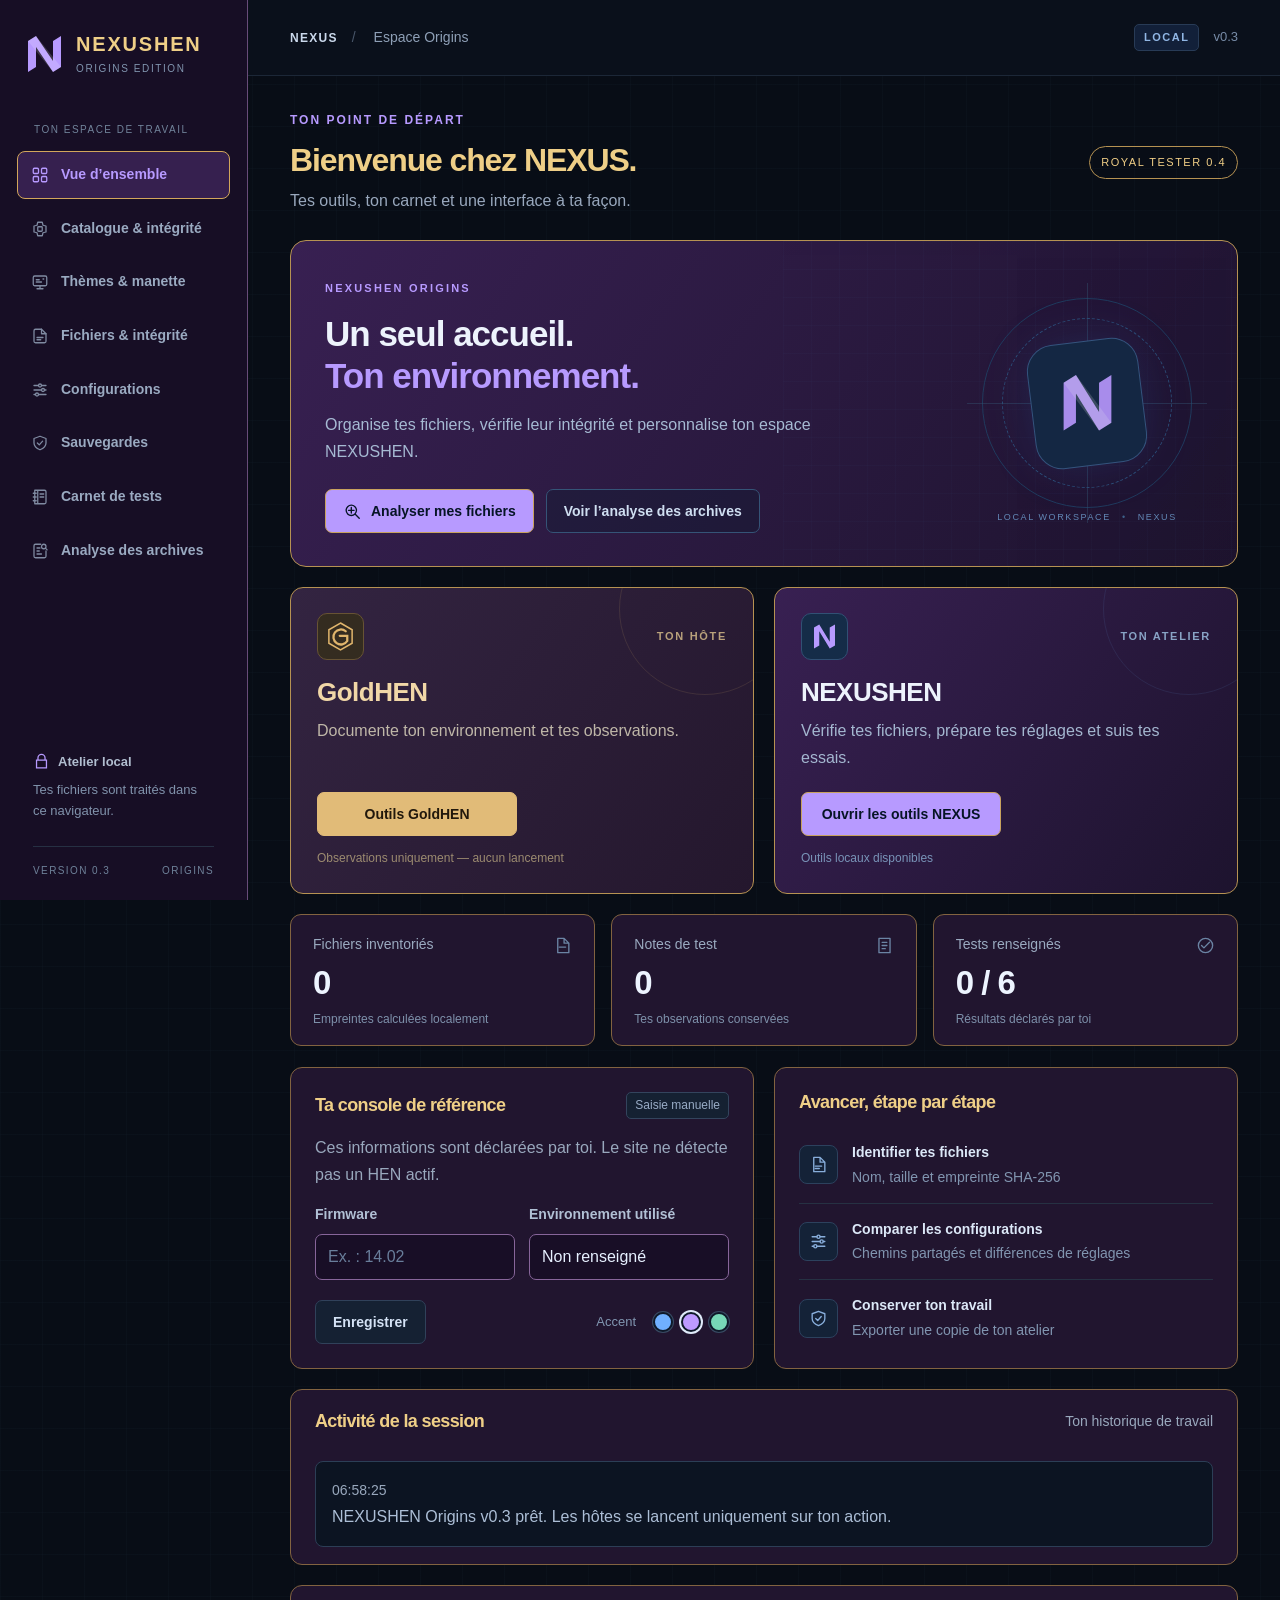
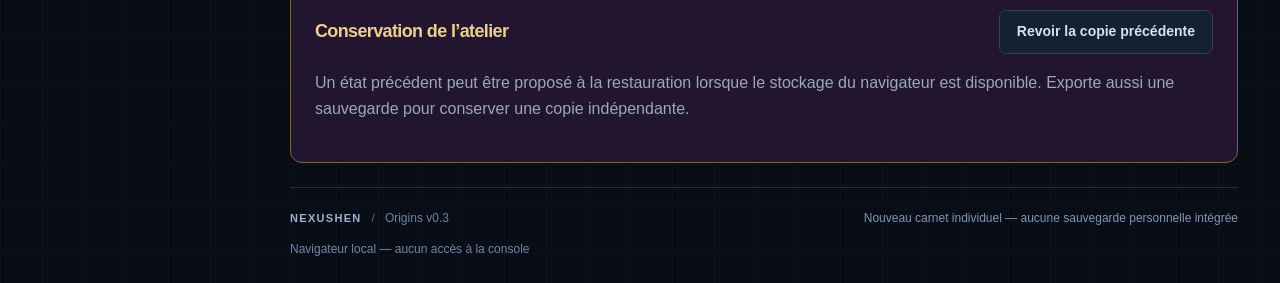
==== commit 9c2f458b: "Fix Guardian diagnostics and report controls disappearing during initialization" ====
--- a/index.html
+++ b/index.html
@@ -163,7 +163,7 @@
 
         <section id="page-audit" class="page" aria-labelledby="audit-title">
           <div class="page-heading"><div><p class="eyebrow">REPARTIR DES FAITS</p><h1 id="audit-title">Diagnostic & retours</h1><p class="page-description">Diagnostic de ton navigateur et rapport communautaire.</p></div><span class="edition-badge">24 NOV. 2026</span></div>
-          <div class="notice"><svg viewBox="0 0 24 24" aria-hidden="true"><circle cx="12" cy="12" r="9"/><path d="M12 11v6M12 7v1"/></svg><div><strong>Une analyse statique</strong><p>Les conclusions portent sur les fichiers examinés. Elles ne valident pas leur fonctionnement sur une PS4 et ne permettent pas d’établir la cause de l’incident rapporté.</p></div></div><div id="audit-content" class="audit-content"><section class="panel"><p class="muted">Le rapport des archives sera affiché ici.</p><div class="panel"><h2>Diagnostic navigateur</h2><button id="royal-diag" class="button secondary">Vérifier les fonctions</button><pre id="royal-diag-out" style="white-space:pre-wrap">Aucun diagnostic effectué.</pre><h2>Rapport communautaire</h2><p>Indique uniquement des observations non personnelles. Les configurations, fichiers et notes de ton carnet ne sont pas transmis.</p><label for="royal-model">Modèle de PS4</label><select id="royal-model"><option>Non renseigné</option><option>FAT</option><option>Slim</option><option>Pro</option></select><label for="royal-result">Résultat observé</label><select id="royal-result"><option>Non testé</option><option>Réussite déclarée</option><option>Échec déclaré</option><option>Kernel Panic</option></select><label for="royal-note">Description du bug (sans données personnelles)</label><textarea id="royal-note" maxlength="1500"></textarea><button id="royal-report" class="button primary">Préparer le rapport</button><textarea id="royal-out" readonly rows="10" aria-label="Rapport à copier"></textarea><a href="https://github.com/NOTTHEREALNEXUS/Nexushen-/issues/new" rel="noopener noreferrer">Ouvrir un ticket GitHub</a><p>Copie le rapport et colle-le dans le ticket. Rien n’est envoyé automatiquement.</p></div></section></div>
+          <div class="notice"><svg viewBox="0 0 24 24" aria-hidden="true"><circle cx="12" cy="12" r="9"/><path d="M12 11v6M12 7v1"/></svg><div><strong>Une analyse statique</strong><p>Les conclusions portent sur les fichiers examinés. Elles ne valident pas leur fonctionnement sur une PS4 et ne permettent pas d’établir la cause de l’incident rapporté.</p></div></div><div id="audit-content" class="audit-content"><section class="panel"><p class="muted">Le rapport des archives sera affiché ici.</p></section></div><div class="panel"><h2>Diagnostic navigateur</h2><button id="royal-diag" class="button secondary">Vérifier les fonctions</button><pre id="royal-diag-out" style="white-space:pre-wrap">Aucun diagnostic effectué.</pre><h2>Rapport communautaire</h2><p>Indique uniquement des observations non personnelles. Les configurations, fichiers et notes de ton carnet ne sont pas transmis.</p><label for="royal-model">Modèle de PS4</label><select id="royal-model"><option>Non renseigné</option><option>FAT</option><option>Slim</option><option>Pro</option></select><label for="royal-result">Résultat observé</label><select id="royal-result"><option>Non testé</option><option>Réussite déclarée</option><option>Échec déclaré</option><option>Kernel Panic</option></select><label for="royal-note">Description du bug (sans données personnelles)</label><textarea id="royal-note" maxlength="1500"></textarea><button id="royal-report" class="button primary">Préparer le rapport</button><textarea id="royal-out" readonly rows="10" aria-label="Rapport à copier"></textarea><a href="https://github.com/NOTTHEREALNEXUS/Nexushen-/issues/new" rel="noopener noreferrer">Ouvrir un ticket GitHub</a><p>Copie le rapport et colle-le dans le ticket. Rien n’est envoyé automatiquement.</p></div>
         </section>
 
         <footer class="workspace-footer"><div><span class="footer-brand">NEXUSHEN</span><span class="footer-divider">/</span><span>Origins v0.3</span></div><div class="footer-storage"><span id="storage-status">Stockage en cours de vérification</span><span id="last-saved"></span></div><p id="browser-info" class="browser-info"></p></footer>
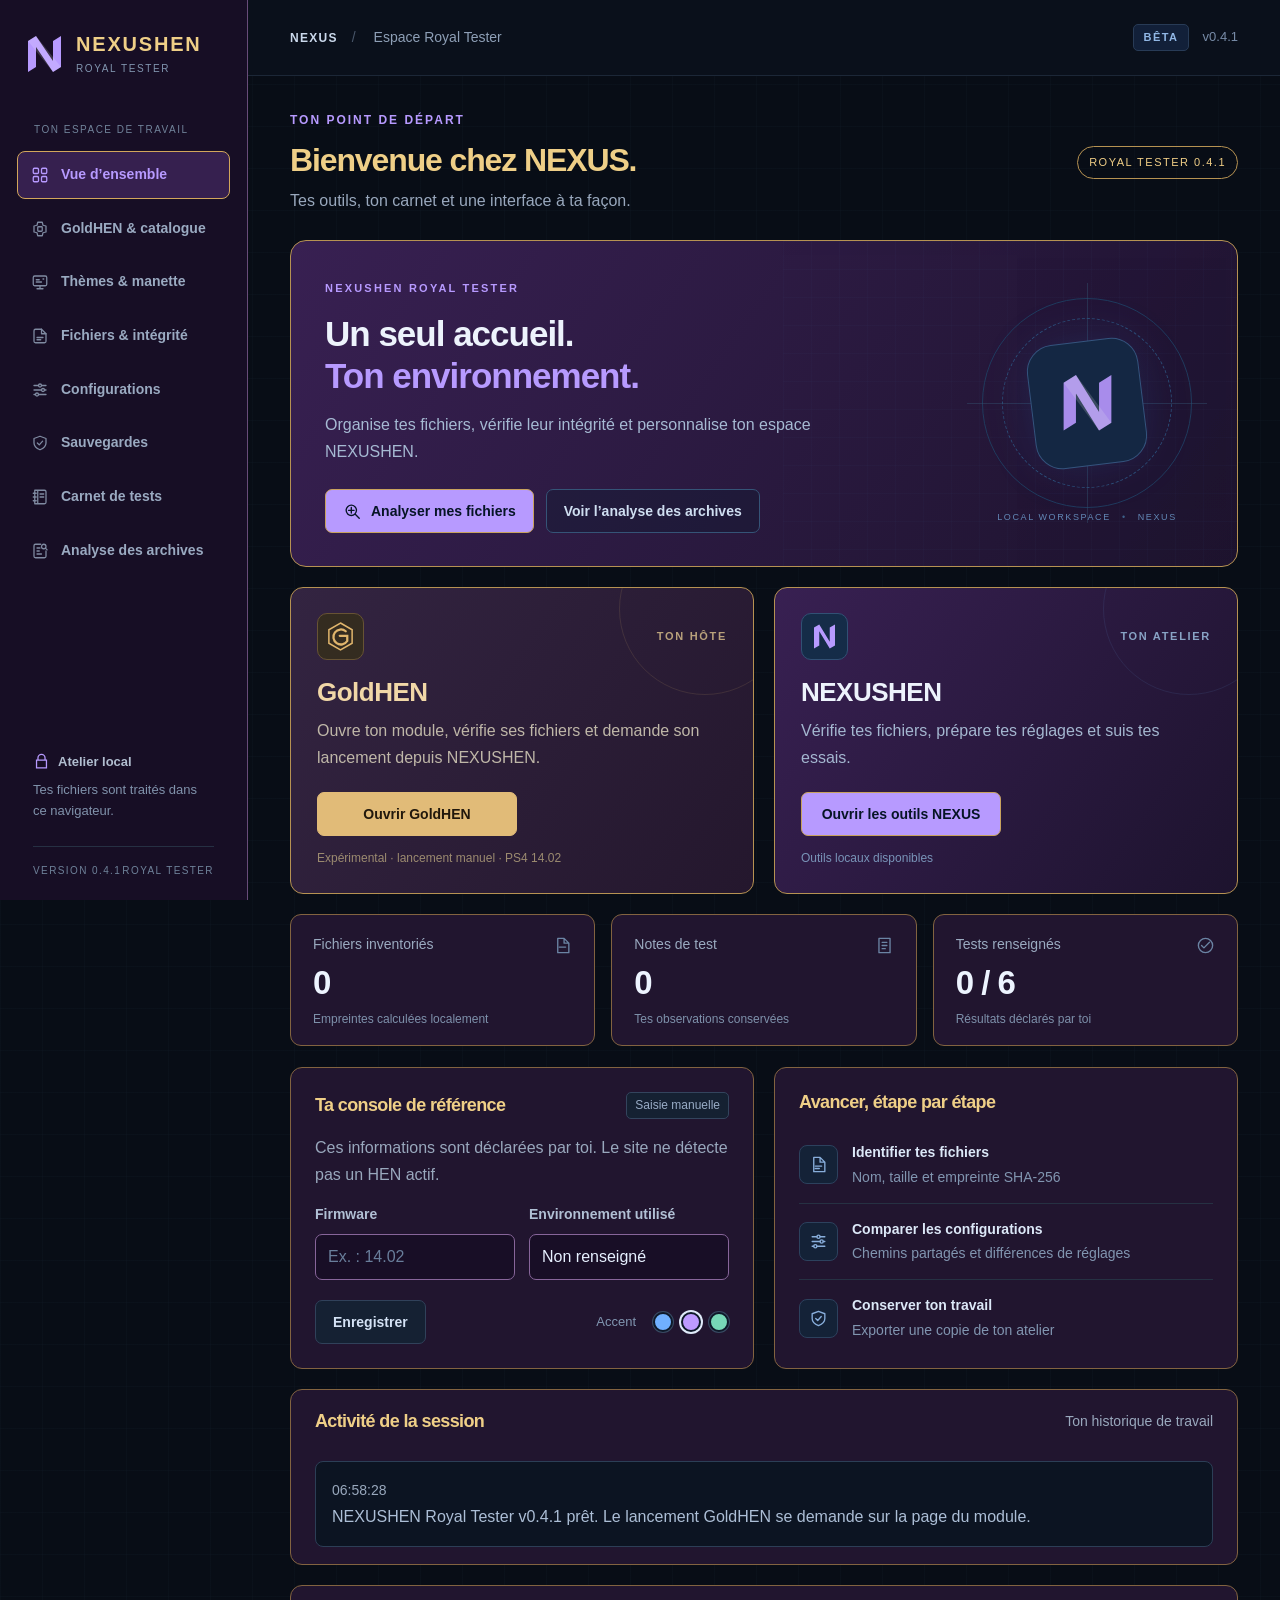
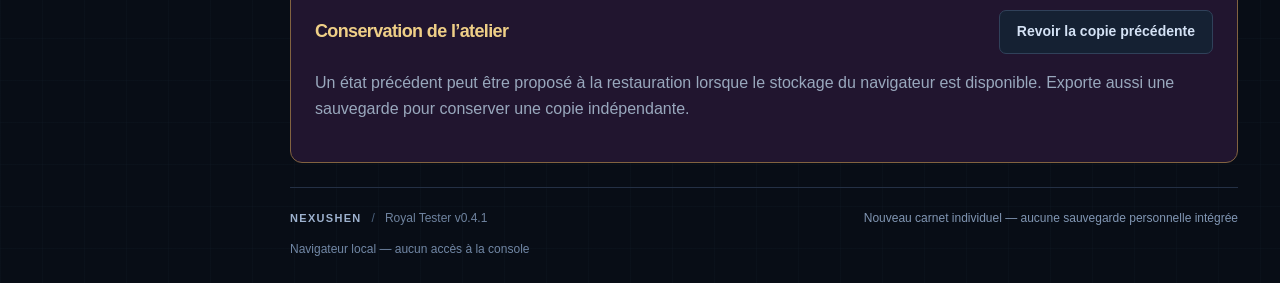
==== commit 2939b7ed: "Integrate manual GoldHEN module into NEXUSHEN Royal Tester 0.4.1" ====
--- a/index.html
+++ b/index.html
@@ -4,8 +4,8 @@
   <meta charset="utf-8">
   <meta name="viewport" content="width=device-width, initial-scale=1">
   <meta name="theme-color" content="#080d16">
-  <meta name="description" content="NEXUSHEN Origins : ton accueil PS4, tes hôtes, tes fichiers et ton atelier local.">
-  <title>NEXUSHEN Guardian — Royal Tester Edition</title>
+  <meta name="description" content="NEXUSHEN Royal Tester : tes outils Guardian et ton module GoldHEN dans le même site.">
+  <title>NEXUSHEN Guardian — Royal Tester 0.4.1</title>
   <style>:root{color-scheme:dark;--accent:#70b0ff;--accent-strong:#4c99f8;--accent-soft:#132b46;--accent-glow:rgba(76,153,248,.2);--bg:#080d16;--panel:#101925;--line:#233043;--text:#edf3fc;--muted:#99a8bd;--green:#69d9ac;--amber:#ecc277;--red:#ff9a9a}
 html[data-accent="purple"]{--accent:#bd9aff;--accent-strong:#a276f5;--accent-soft:#2b2041;--accent-glow:rgba(162,118,245,.2)}html[data-accent="green"]{--accent:#77d8b7;--accent-strong:#44bc92;--accent-soft:#13372d;--accent-glow:rgba(68,188,146,.2)}
 *{box-sizing:border-box}html{background:#080d16;scroll-behavior:smooth}body{margin:0;background:#080d16;color:#edf3fc;font-family:Arial,Helvetica,sans-serif;font-size:16px;line-height:1.55;-webkit-font-smoothing:antialiased}button,input,textarea,select{font:inherit}button,a,input,select,textarea{-webkit-tap-highlight-color:rgba(112,176,255,.15)}button{cursor:pointer}button:disabled{cursor:not-allowed;opacity:.45}a{color:#70b0ff;color:var(--accent,#70b0ff)}button:focus-visible,a:focus-visible,input:focus-visible,textarea:focus-visible,select:focus-visible{outline:3px solid #70b0ff;outline:3px solid var(--accent,#70b0ff);outline-offset:4px}button:focus,a:focus{outline-offset:4px}::selection{background:#24558b;color:#fff}svg{display:block}button svg,.stat svg,.upload-icon svg,.workflow-icon svg,.feature-icon svg,.notice>svg{fill:none;stroke:currentColor;stroke-width:1.7;stroke-linecap:round;stroke-linejoin:round}button svg{width:19px;height:19px;flex-shrink:0}h1,h2,h3,p{margin-top:0}h1,h2,h3{font-weight:700;letter-spacing:-.035em;line-height:1.2}h1{font-size:32px;margin-bottom:9px}h2{font-size:20px;margin-bottom:14px}h3{font-size:18px;margin-bottom:10px}p{margin-bottom:16px}code,.mono,.code-input,pre{font-family:Consolas,"Liberation Mono",Menlo,monospace}code{font-size:.91em;overflow-wrap:anywhere;word-break:break-word}pre{white-space:pre-wrap;word-break:break-word;background:#090f19;border:1px solid #263347;padding:16px;border-radius:10px;overflow:auto;font-size:14px}small,.small{font-size:14px}.muted{color:#99a8bd}.small.muted{color:#99a8bd}.eyebrow{color:#70b0ff;color:var(--accent,#70b0ff);font-size:12px;letter-spacing:2px;font-weight:bold;margin-bottom:11px}.skip-link{position:absolute;left:12px;top:-100px;z-index:100;background:#edf3fc;color:#080d16;padding:12px 18px;border-radius:6px}.skip-link:focus{top:12px}[hidden]{display:none!important}
@@ -62,12 +62,12 @@
     <aside class="sidebar">
       <a class="brand" href="#overview" data-page="overview" aria-label="NEXUSHEN, accueil">
         <svg class="brand-symbol" width="39" height="42" viewBox="0 0 39 42" aria-hidden="true"><path d="M3 34V8l8-5 17 25V8l8-5v31l-8 5L11 14v20l-8 5z" fill="currentColor"/><path d="M3 8l8-5 25 31-8 5z" fill="#fff" fill-opacity=".16"/></svg>
-        <span class="brand-word"><strong>NEXUSHEN</strong><span>ORIGINS EDITION</span></span>
+        <span class="brand-word"><strong>NEXUSHEN</strong><span>ROYAL TESTER</span></span>
       </a>
       <div class="sidebar-label">TON ESPACE DE TRAVAIL</div>
       <nav class="navigation" aria-label="Navigation principale">
         <button type="button" class="nav-button is-active" data-page="overview" aria-current="page"><svg viewBox="0 0 24 24" aria-hidden="true"><rect x="3" y="3" width="7" height="7" rx="1.5"/><rect x="14" y="3" width="7" height="7" rx="1.5"/><rect x="3" y="14" width="7" height="7" rx="1.5"/><rect x="14" y="14" width="7" height="7" rx="1.5"/></svg><span>Vue d’ensemble</span></button>
-        <button type="button" class="nav-button" data-page="payloads"><svg viewBox="0 0 24 24" aria-hidden="true"><path d="M9 3h6l1 4 4 1v8l-4 1-1 4H9l-1-4-4-1V8l4-1z"/><rect x="9" y="9" width="6" height="6" rx="1"/></svg><span>Catalogue & intégrité</span></button>
+        <button type="button" class="nav-button" data-page="payloads"><svg viewBox="0 0 24 24" aria-hidden="true"><path d="M9 3h6l1 4 4 1v8l-4 1-1 4H9l-1-4-4-1V8l4-1z"/><rect x="9" y="9" width="6" height="6" rx="1"/></svg><span>GoldHEN & catalogue</span></button>
         <button type="button" class="nav-button" data-page="themes"><svg viewBox="0 0 24 24" aria-hidden="true"><rect x="3" y="4" width="18" height="13" rx="2"/><path d="M8 21h8M12 17v4M7 9h4M7 12h7M16 8h1"/></svg><span>Thèmes & manette</span></button>
         <button type="button" class="nav-button" data-page="files"><svg viewBox="0 0 24 24" aria-hidden="true"><path d="M14 3H6a2 2 0 0 0-2 2v14a2 2 0 0 0 2 2h12a2 2 0 0 0 2-2V9z"/><path d="M14 3v6h6M8 14h8M8 17h5"/></svg><span>Fichiers & intégrité</span></button>
         <button type="button" class="nav-button" data-page="configs"><svg viewBox="0 0 24 24" aria-hidden="true"><path d="M4 6h6m4 0h6M4 12h10m4 0h2M4 18h2m4 0h10"/><circle cx="12" cy="6" r="2"/><circle cx="16" cy="12" r="2"/><circle cx="8" cy="18" r="2"/></svg><span>Configurations</span></button>
@@ -78,27 +78,27 @@
       <div class="sidebar-bottom">
         <div class="local-label"><svg width="17" height="17" viewBox="0 0 24 24" aria-hidden="true"><path d="M7 10V7a5 5 0 0 1 10 0v3M5 10h14v11H5z" fill="none" stroke="currentColor" stroke-width="1.8"/></svg> Atelier local</div>
         <p>Tes fichiers sont traités dans ce navigateur.</p>
-        <div class="version-line"><span>VERSION 0.3</span><span>ORIGINS</span></div>
+        <div class="version-line"><span>VERSION 0.4.1</span><span>ROYAL TESTER</span></div>
       </div>
     </aside>
 
     <div class="workspace">
       <header class="topbar">
-        <div class="breadcrumb"><span>NEXUS</span><span class="breadcrumb-divider">/</span> Espace Origins</div>
-        <div class="topbar-right"><span class="mode-pill">LOCAL</span><span class="build-label">v0.3</span></div>
+        <div class="breadcrumb"><span>NEXUS</span><span class="breadcrumb-divider">/</span> Espace Royal Tester</div>
+        <div class="topbar-right"><span class="mode-pill">BÊTA</span><span class="build-label">v0.4.1</span></div>
       </header>
 
       <main id="main-content" class="main-content" tabindex="-1">
         <section id="page-overview" class="page is-active" aria-labelledby="overview-title">
-          <div class="page-heading"><div><p class="eyebrow">TON POINT DE DÉPART</p><h1 id="overview-title">Bienvenue chez NEXUS.</h1><p class="page-description">Tes outils, ton carnet et une interface à ta façon.</p></div><span class="edition-badge">ROYAL TESTER 0.4</span></div>
+          <div class="page-heading"><div><p class="eyebrow">TON POINT DE DÉPART</p><h1 id="overview-title">Bienvenue chez NEXUS.</h1><p class="page-description">Tes outils, ton carnet et une interface à ta façon.</p></div><span class="edition-badge">ROYAL TESTER 0.4.1</span></div>
 
           <div class="hero-panel">
-            <div class="hero-copy"><span class="hero-kicker">NEXUSHEN ORIGINS</span><h2>Un seul accueil.<br><span>Ton environnement.</span></h2><p>Organise tes fichiers, vérifie leur intégrité et personnalise ton espace NEXUSHEN.</p><div class="button-row"><button type="button" class="button primary" data-page="files"><svg viewBox="0 0 24 24" aria-hidden="true"><circle cx="10.5" cy="10.5" r="6.5"/><path d="m15.5 15.5 5 5M10.5 7v7M7 10.5h7"/></svg>Analyser mes fichiers</button><button type="button" class="button hero-secondary" data-page="audit">Voir l’analyse des archives</button></div></div>
+            <div class="hero-copy"><span class="hero-kicker">NEXUSHEN ROYAL TESTER</span><h2>Un seul accueil.<br><span>Ton environnement.</span></h2><p>Organise tes fichiers, vérifie leur intégrité et personnalise ton espace NEXUSHEN.</p><div class="button-row"><button type="button" class="button primary" data-page="files"><svg viewBox="0 0 24 24" aria-hidden="true"><circle cx="10.5" cy="10.5" r="6.5"/><path d="m15.5 15.5 5 5M10.5 7v7M7 10.5h7"/></svg>Analyser mes fichiers</button><button type="button" class="button hero-secondary" data-page="audit">Voir l’analyse des archives</button></div></div>
             <div class="hero-art" aria-hidden="true"><div class="orbit orbit-one"></div><div class="orbit orbit-two"></div><div class="orbit-line orbit-line-one"></div><div class="orbit-line orbit-line-two"></div><div class="hero-emblem"><svg viewBox="0 0 74 86"><path d="M6 68V16L22 6l30 48V16L68 6v62L52 78 22 30v38L6 78z" fill="currentColor"/><path d="m6 16 16-10 46 62-16 10z" fill="#fff" fill-opacity=".18"/></svg></div><div class="art-caption">LOCAL WORKSPACE <span>•</span> NEXUS</div></div>
           </div>
 
           <div class="environment-grid" aria-label="Choisir ton espace">
-            <article class="environment-card gold-card"><div class="environment-card-top"><span class="environment-symbol gold-symbol" aria-hidden="true"><svg viewBox="0 0 44 44"><path d="m22 4 15.5 9v18L22 40 6.5 31V13z" fill="none" stroke="currentColor" stroke-width="2"/><path d="M29 15a10 10 0 1 0 2 13v-7H21" fill="none" stroke="currentColor" stroke-width="3" stroke-linecap="round"/></svg></span><span class="environment-tag">TON HÔTE</span></div><h2>GoldHEN</h2><p>Documente ton environnement et tes observations.</p><button type="button" id="open-goldhen" class="button gold-button" data-page="payloads">Outils GoldHEN</button><span class="environment-footnote">Observations uniquement — aucun lancement</span></article>
+            <article class="environment-card gold-card"><div class="environment-card-top"><span class="environment-symbol gold-symbol" aria-hidden="true"><svg viewBox="0 0 44 44"><path d="m22 4 15.5 9v18L22 40 6.5 31V13z" fill="none" stroke="currentColor" stroke-width="2"/><path d="M29 15a10 10 0 1 0 2 13v-7H21" fill="none" stroke="currentColor" stroke-width="3" stroke-linecap="round"/></svg></span><span class="environment-tag">TON HÔTE</span></div><h2>GoldHEN</h2><p>Ouvre ton module, vérifie ses fichiers et demande son lancement depuis NEXUSHEN.</p><a id="open-goldhen" class="button gold-button" href="modules/goldhen/g2all/index.html">Ouvrir GoldHEN</a><span class="environment-footnote">Expérimental · lancement manuel · PS4 14.02</span></article>
             <article class="environment-card nexus-card"><div class="environment-card-top"><span class="environment-symbol" aria-hidden="true"><svg viewBox="0 0 44 44"><path d="M8 34V10l7-4 14 23V10l7-4v28l-7 4-14-23v19l-7 4z" fill="currentColor"/></svg></span><span class="environment-tag">TON ATELIER</span></div><h2>NEXUSHEN</h2><p>Vérifie tes fichiers, prépare tes réglages et suis tes essais.</p><button type="button" id="open-nexus-tools" class="button primary" data-page="files">Ouvrir les outils NEXUS</button><span class="environment-footnote">Outils locaux disponibles</span></article>
           </div>
 
@@ -117,12 +117,12 @@
         </section>
 
         <section id="page-payloads" class="page" aria-labelledby="payloads-title">
-          <div class="page-heading"><div><p class="eyebrow">TES POINTS D’ENTRÉE</p><h1 id="payloads-title">Catalogue & intégrité</h1><p class="page-description">Un catalogue de fichiers, sans exécution.</p></div><span class="edition-badge">ROYAL TESTER 0.4</span></div>
+          <div class="page-heading"><div><p class="eyebrow">TES POINTS D’ENTRÉE</p><h1 id="payloads-title">GoldHEN & catalogue</h1><p class="page-description">Ouvre le module GoldHEN et garde tes fiches de payloads dans ton atelier.</p></div><span class="edition-badge">ROYAL TESTER 0.4.1</span></div>
           <div class="two-columns launch-columns">
-            <section class="panel host-panel"><div class="panel-heading"><h2>GoldHEN — observations</h2><span class="badge gold-badge">Lecture seule</span></div><p>Consigne les résultats observés sur ton environnement existant dans le carnet de tests.</p><p id="host-status" class="status-text"></p><button class="button gold-button" data-page="notebook">Ouvrir le carnet</button></section>
-            <section class="panel nexus-ready-panel"><div class="panel-heading"><h2>NEXUSHEN Origins</h2><span class="badge info">Atelier disponible</span></div><p>Inventaire, intégrité, configurations et carnet de tests sont disponibles dans l’interface locale.</p><p class="muted">Aucun payload autonome NEXUSHEN n’a encore été construit. Les fichiers d’autres projets conservent leur identité.</p><button type="button" class="button primary" data-page="files">Ouvrir l’atelier</button></section>
+            <section class="panel host-panel"><div class="panel-heading"><h2>GoldHEN sur NEXUSHEN</h2><span class="badge gold-badge">Expérimental</span></div><p>Le module et son payload sont hébergés dans ce site. Ouvre sa page pour vérifier les fichiers, puis demander le lancement.</p><p id="host-status" class="status-text"></p><div class="button-row"><a id="open-hosted-goldhen" class="button gold-button" href="modules/goldhen/g2all/index.html">Ouvrir GoldHEN</a><button type="button" class="button secondary" data-page="notebook">Ouvrir le carnet</button></div><p class="footnote">Lancement réservé à la PS4 en 14.02. Le résultat et la stabilité doivent être vérifiés sur la console.</p></section>
+            <section class="panel nexus-ready-panel"><div class="panel-heading"><h2>NEXUSHEN Guardian</h2><span class="badge info">Atelier disponible</span></div><p>Inventaire, intégrité, configurations et carnet de tests sont disponibles dans l’interface locale.</p><p class="muted">Aucun payload autonome NEXUSHEN n’a encore été construit. Les fichiers d’autres projets conservent leur identité.</p><button type="button" class="button primary" data-page="files">Ouvrir l’atelier</button></section>
           </div>
-          <section id="kit-availability" class="panel kit-panel" aria-label="Disponibilité du kit local"><div class="panel-heading"><h2>Kit local</h2><span class="badge">Disponibilité à vérifier</span></div><p class="muted">Les points d’entrée disponibles dans cette distribution seront indiqués ici. Leur présence ne valide pas un payload sur la console.</p></section>
+          <section id="kit-availability" class="panel kit-panel" aria-label="Module GoldHEN hébergé"><div class="panel-heading"><h2>Module GoldHEN hébergé</h2><span class="badge">Expérimental</span></div><p class="muted">Le détail du module sera affiché ici.</p></section>
           <section class="panel"><div class="panel-heading"><h2>Identifier un fichier de payload</h2><span class="badge">Analyse locale</span></div><p class="muted">Lis les informations du fichier, compare son empreinte et conserve sa fiche. Cette action ne l’exécute pas.</p><label for="payload-file">Fichier BIN, ELF ou PRX</label><input id="payload-file" type="file" accept=".bin,.elf,.prx"><div id="payload-report" class="payload-report analysis-results" aria-live="polite"><p class="muted">Sélectionne un fichier pour afficher son analyse.</p></div><div class="field-row"><div class="field"><label for="payload-name">Nom de la fiche</label><input id="payload-name" type="text" maxlength="200" autocomplete="off" placeholder="Ex. : GoldHEN — ma version testée"></div><div class="field"><label for="payload-kind">Projet ou type déclaré</label><select id="payload-kind"><option value="goldhen">GoldHEN</option><option value="nexushen">NEXUSHEN</option><option value="debug">Outil de débogage</option><option value="custom">Autre fichier</option></select></div></div><div class="field-row"><div class="field"><label for="payload-firmware">Firmware déclaré</label><input id="payload-firmware" type="text" maxlength="40" autocomplete="off" placeholder="Ex. : 14.02 — à vérifier"></div><input id="payload-entry" type="hidden" value=""></div><div class="field"><label for="payload-expected">SHA-256 attendu, facultatif</label><input id="payload-expected" type="text" class="mono" maxlength="64" spellcheck="false" autocomplete="off" placeholder="64 caractères hexadécimaux provenant de ta référence"></div><div class="field"><label for="payload-note">Provenance et observations</label><textarea id="payload-note" rows="3" maxlength="4000" placeholder="Où l’as-tu obtenu ? Quelle version a été testée ? Quel résultat as-tu observé ?"></textarea></div><button type="button" id="payload-save" class="button primary">Ajouter au catalogue</button><p class="footnote">Le catalogue conserve la fiche et l’empreinte, pas les octets du fichier. Un type ou firmware saisi reste une déclaration.</p></section>
           <section class="panel"><div class="panel-heading"><h2>Ton catalogue de payloads</h2></div><div id="payload-catalog" class="record-list"><p class="empty-state">Les fiches que tu ajoutes apparaîtront ici.</p></div></section>
           <section class="panel"><div class="panel-heading"><h2>Références connues</h2><span class="badge">Fichiers du projet</span></div><div id="payload-known-reference" class="reference-list"><p class="muted">Les références disponibles seront affichées ici.</p></div></section>
@@ -130,7 +130,7 @@
 
         <section id="page-themes" class="page" aria-labelledby="themes-title">
           <div class="page-heading"><div><p class="eyebrow">TA SIGNATURE NEXUS</p><h1 id="themes-title">Thèmes & manette</h1><p class="page-description">Adapte l’accueil à ton écran et à ta manière de naviguer.</p></div></div>
-          <div class="two-columns themes-columns"><section class="panel"><div class="panel-heading"><h2>Affichage & navigation</h2></div><label class="preference-row" for="pref-tv"><input id="pref-tv" type="checkbox"><span><strong>Mode TV</strong><small>Textes, boutons et repères agrandis.</small></span></label><label class="preference-row" for="pref-controller"><input id="pref-controller" type="checkbox" checked><span><strong>Navigation à la manette</strong><small>Focus visible et navigation directionnelle.</small></span></label><label class="preference-row" for="pref-motion"><input id="pref-motion" type="checkbox" checked><span><strong>Animations de l’interface</strong><small>Transitions et effets visuels légers.</small></span></label><label class="preference-row" for="pref-startup"><input id="pref-startup" type="checkbox"><span><strong>Introduction au démarrage</strong><small>Afficher l’identité Origins à l’ouverture.</small></span></label><div class="field preference-background"><label for="pref-background">Arrière-plan</label><select id="pref-background"><option value="grid">Grille NEXUS</option><option value="plain">Sombre uni</option><option value="orbit">Orbites lumineuses</option></select></div><button type="button" id="save-preferences" class="button primary">Enregistrer mes préférences</button></section><section class="panel theme-preview-panel"><div class="panel-heading"><h2>L’identité Origins</h2><span class="badge">Aperçu local</span></div><div class="theme-preview" aria-label="Aperçu du thème NEXUSHEN"><div class="theme-preview-orbit theme-preview-orbit-one"></div><div class="theme-preview-orbit theme-preview-orbit-two"></div><svg class="theme-preview-logo" viewBox="0 0 74 86" aria-hidden="true"><path d="M6 68V16L22 6l30 48V16L68 6v62L52 78 22 30v38L6 78z" fill="currentColor"/></svg><strong>NEXUSHEN</strong><span>ORIGINS / 0.3</span></div><p class="muted">Une ouverture visuelle pour ton espace local, que tu peux passer à tout moment.</p><button type="button" id="play-intro" class="button secondary">Voir l’introduction</button></section></div>
+          <div class="two-columns themes-columns"><section class="panel"><div class="panel-heading"><h2>Affichage & navigation</h2></div><label class="preference-row" for="pref-tv"><input id="pref-tv" type="checkbox"><span><strong>Mode TV</strong><small>Textes, boutons et repères agrandis.</small></span></label><label class="preference-row" for="pref-controller"><input id="pref-controller" type="checkbox" checked><span><strong>Navigation à la manette</strong><small>Focus visible et navigation directionnelle.</small></span></label><label class="preference-row" for="pref-motion"><input id="pref-motion" type="checkbox" checked><span><strong>Animations de l’interface</strong><small>Transitions et effets visuels légers.</small></span></label><label class="preference-row" for="pref-startup"><input id="pref-startup" type="checkbox"><span><strong>Introduction au démarrage</strong><small>Afficher l’identité Royal Tester à l’ouverture.</small></span></label><div class="field preference-background"><label for="pref-background">Arrière-plan</label><select id="pref-background"><option value="grid">Grille NEXUS</option><option value="plain">Sombre uni</option><option value="orbit">Orbites lumineuses</option></select></div><button type="button" id="save-preferences" class="button primary">Enregistrer mes préférences</button></section><section class="panel theme-preview-panel"><div class="panel-heading"><h2>L’identité Royal Tester</h2><span class="badge">Aperçu local</span></div><div class="theme-preview" aria-label="Aperçu du thème NEXUSHEN"><div class="theme-preview-orbit theme-preview-orbit-one"></div><div class="theme-preview-orbit theme-preview-orbit-two"></div><svg class="theme-preview-logo" viewBox="0 0 74 86" aria-hidden="true"><path d="M6 68V16L22 6l30 48V16L68 6v62L52 78 22 30v38L6 78z" fill="currentColor"/></svg><strong>NEXUSHEN</strong><span>ROYAL TESTER / 0.4.1</span></div><p class="muted">Une ouverture visuelle pour ton espace local, que tu peux passer à tout moment.</p><button type="button" id="play-intro" class="button secondary">Voir l’introduction</button></section></div>
           <section class="panel"><div class="panel-heading"><h2>Commandes de navigation</h2></div><div class="controller-hints"><span><kbd>Flèches</kbd> ou croix directionnelle</span><span><kbd>Entrée</kbd> Valider</span><span><kbd>Échap</kbd> Revenir</span></div><p id="controller-status" class="status-text" role="status">La détection de manette dépend des capacités du navigateur. Les contrôles tactiles et la souris restent disponibles.</p><p class="footnote">Un appui sur une touche de la manette peut être nécessaire pour que le navigateur la détecte. Le mode TV améliore la lisibilité ; il ne garantit pas la compatibilité du WebKit PS4.</p></section>
         </section>
 
@@ -166,16 +166,16 @@
           <div class="notice"><svg viewBox="0 0 24 24" aria-hidden="true"><circle cx="12" cy="12" r="9"/><path d="M12 11v6M12 7v1"/></svg><div><strong>Une analyse statique</strong><p>Les conclusions portent sur les fichiers examinés. Elles ne valident pas leur fonctionnement sur une PS4 et ne permettent pas d’établir la cause de l’incident rapporté.</p></div></div><div id="audit-content" class="audit-content"><section class="panel"><p class="muted">Le rapport des archives sera affiché ici.</p></section></div><div class="panel"><h2>Diagnostic navigateur</h2><button id="royal-diag" class="button secondary">Vérifier les fonctions</button><pre id="royal-diag-out" style="white-space:pre-wrap">Aucun diagnostic effectué.</pre><h2>Rapport communautaire</h2><p>Indique uniquement des observations non personnelles. Les configurations, fichiers et notes de ton carnet ne sont pas transmis.</p><label for="royal-model">Modèle de PS4</label><select id="royal-model"><option>Non renseigné</option><option>FAT</option><option>Slim</option><option>Pro</option></select><label for="royal-result">Résultat observé</label><select id="royal-result"><option>Non testé</option><option>Réussite déclarée</option><option>Échec déclaré</option><option>Kernel Panic</option></select><label for="royal-note">Description du bug (sans données personnelles)</label><textarea id="royal-note" maxlength="1500"></textarea><button id="royal-report" class="button primary">Préparer le rapport</button><textarea id="royal-out" readonly rows="10" aria-label="Rapport à copier"></textarea><a href="https://github.com/NOTTHEREALNEXUS/Nexushen-/issues/new" rel="noopener noreferrer">Ouvrir un ticket GitHub</a><p>Copie le rapport et colle-le dans le ticket. Rien n’est envoyé automatiquement.</p></div>
         </section>
 
-        <footer class="workspace-footer"><div><span class="footer-brand">NEXUSHEN</span><span class="footer-divider">/</span><span>Origins v0.3</span></div><div class="footer-storage"><span id="storage-status">Stockage en cours de vérification</span><span id="last-saved"></span></div><p id="browser-info" class="browser-info"></p></footer>
+        <footer class="workspace-footer"><div><span class="footer-brand">NEXUSHEN</span><span class="footer-divider">/</span><span>Royal Tester v0.4.1</span></div><div class="footer-storage"><span id="storage-status">Stockage en cours de vérification</span><span id="last-saved"></span></div><p id="browser-info" class="browser-info"></p></footer>
       </main>
     </div>
   </div>
   <div id="boot-overlay" class="boot-overlay" role="dialog" aria-modal="true" aria-labelledby="boot-title" hidden>
     <div class="boot-rings" aria-hidden="true"><span></span><span></span><span></span></div>
-    <div class="boot-content"><span class="boot-eyebrow">WELCOME TO YOUR SPACE</span><svg class="boot-symbol" viewBox="0 0 74 86" aria-hidden="true"><path d="M6 68V16L22 6l30 48V16L68 6v62L52 78 22 30v38L6 78z" fill="currentColor"/><path d="m6 16 16-10 46 62-16 10z" fill="#fff" fill-opacity=".18"/></svg><h2 id="boot-title">NEXUSHEN</h2><p class="boot-edition">ORIGINS <span>/</span> 0.3</p><div class="boot-lightline" aria-hidden="true"></div><p class="boot-description">Ouverture de ton espace local</p><button type="button" id="skip-boot" class="button secondary">Passer l’introduction</button></div>
+    <div class="boot-content"><span class="boot-eyebrow">WELCOME TO YOUR SPACE</span><svg class="boot-symbol" viewBox="0 0 74 86" aria-hidden="true"><path d="M6 68V16L22 6l30 48V16L68 6v62L52 78 22 30v38L6 78z" fill="currentColor"/><path d="m6 16 16-10 46 62-16 10z" fill="#fff" fill-opacity=".18"/></svg><h2 id="boot-title">NEXUSHEN</h2><p class="boot-edition">ROYAL TESTER <span>/</span> 0.4.1</p><div class="boot-lightline" aria-hidden="true"></div><p class="boot-description">Ouverture de ton espace local</p><button type="button" id="skip-boot" class="button secondary">Passer l’introduction</button></div>
   </div>
   <div id="toast" class="toast" role="status" aria-live="polite" aria-atomic="true"></div>
-  <noscript><div class="noscript-notice">Active JavaScript pour utiliser les outils de NEXUSHEN Origins.</div></noscript>
+  <noscript><div class="noscript-notice">Active JavaScript pour utiliser les outils de NEXUSHEN Guardian.</div></noscript>
   <script>/*
  * NEXUSHEN Origins 0.3 — portable, read-only analysis engine.
  * No dependencies, network, filesystem writes, eval, payload execution or
@@ -1010,7 +1010,7 @@
   };
 }));
 </script>
-  <script>window.NexusReference={files:[],findings:[],research:[]};</script>
+  <script>window.NexusReference={files:[{name:"goldhen_2.4b18.14.bin",size:298776,sha256:"c5480587d99efc2e3cc132352d9b7cf052dd3068280f1686e7fbb37d57e9ba8b",path:"modules/goldhen/g2all/goldhen_2.4b18.14.bin",origin:"GamerHack/GamerHack.github.io · commit 52edf4c347a407c58880304b9c17d0c4cc6aace0 · version annoncée par cet hôte"}],findings:[],research:[{title:"Provenance du module GoldHEN",url:"modules/goldhen/provenance.json",summary:"Source, révision et empreintes des fichiers intégrés."}]};</script>
   <script>(function () {
   'use strict';
   var C = window.NexusCore;
@@ -1572,7 +1572,7 @@
     page: page, tell: tell, log: log, readFile: readFile, download: download,
     formatSize: formatSize, uid: uid
   };
-  log('NEXUSHEN Origins v0.3 prêt. Les hôtes se lancent uniquement sur ton action.');
+  log('NEXUSHEN Royal Tester v0.4.1 prêt. Le lancement GoldHEN se demande sur la page du module.');
 }());
 </script>
   <script>/* NEXUSHEN Origins — navigation spatiale locale, ES5, sans dépendance.
@@ -1988,7 +1988,7 @@
     function button(label, fn, cls) { var n = node('button', label, cls || 'button secondary'); n.type = 'button'; n.addEventListener('click', fn, false); return n; }
     function sourceLink(label, href) { var a = node('a', label); a.href = href; a.target = '_blank'; a.rel = 'noopener noreferrer'; return a; }
     function hostValue() { return ''; }
-    function hostDescription() { text('host-status','Édition communautaire : analyse et retours uniquement, aucun lancement intégré.'); }
+    function hostDescription() { text('host-status','La page du module vérifie les fichiers avant de proposer un lancement manuel sur PS4 en 14.02.'); }
     function renderInspection() {
       var box = el('payload-report'); clear(box);
       if (!pending) { box.appendChild(node('p', 'Sélectionne un fichier pour afficher son analyse.', 'muted')); return; }
@@ -2033,7 +2033,7 @@
         row.appendChild(node('p', (p.fileName || 'Fiche sans fichier') + (p.size ? ' · ' + A.formatSize(p.size) : '') + ' · Firmware déclaré : ' + (p.firmware || 'non renseigné'), 'small muted'));
         if (p.sha256) { row.appendChild(node('p', p.sha256, 'mono hash-cell')); }
         if (p.note) { row.appendChild(node('p', p.note, 'preserve-lines')); }
-        row.appendChild(node('p','Fiche documentaire uniquement. Aucun lancement depuis le site.','small muted'));
+        row.appendChild(node('p','Fiche documentaire. Cette fiche ne lance aucun fichier.','small muted'));
         var actions = node('div', undefined, 'button-row');
         actions.appendChild(button('Modifier', function () { editProfile(p); }, 'button quiet'));
         actions.appendChild(button('Retirer', function () {
@@ -2059,8 +2059,9 @@
     }
     function renderKit() {
       var box=el('kit-availability');clear(box);
-      box.appendChild(node('h2','Canal communautaire'));
-      box.appendChild(node('p','Aucun chargeur ni binaire fourni. Les essais concernent l’interface, les diagnostics et les observations déclarées.','notice'));
+      box.appendChild(node('h2','Module GoldHEN hébergé'));
+      box.appendChild(node('p','GoldHEN v2.4b18.14 : version annoncée par l’hôte source. Les fichiers du module sont vérifiés sur sa page avant le lancement manuel.','notice'));
+      box.appendChild(node('p','La navigation et l’analyse de tes fichiers restent indépendantes du lancement. Consigne le résultat observé sur ta console dans le carnet de tests.','muted'));
     }
     function closeIntro() {
       win.clearTimeout(introTimer); introTimer = null;
@@ -2142,5 +2143,5 @@
   return {assessProfile: assessProfile, providedGoldhenSha256: PROVIDED_GOLDHEN, defaultHost: DEFAULT_HOST, boot: boot};
 }));
 </script>
-<script>(function(){function e(id){return document.getElementById(id)}e('royal-diag').onclick=function(){var storage=false;try{localStorage.setItem('nexus-royal-probe','1');localStorage.removeItem('nexus-royal-probe');storage=true}catch(x){}e('royal-diag-out').textContent='JavaScript : actif\nStockage local : '+(storage?'disponible':'indisponible')+'\nManette API : '+(typeof navigator.getGamepads==='function'?'présente':'absente')+'\nRésolution : '+screen.width+' x '+screen.height;};e('royal-report').onclick=function(){e('royal-out').value=JSON.stringify({version:'Royal Tester 0.4',firmware:e('fw-input').value,environment:e('hen-input').value,model:e('royal-model').value,result:e('royal-result').value,description:e('royal-note').value,browser:e('royal-diag-out').textContent},null,2);e('royal-out').focus();e('royal-out').select();};})();</script></body>
+<script>(function(){function e(id){return document.getElementById(id)}e('royal-diag').onclick=function(){var storage=false;try{localStorage.setItem('nexus-royal-probe','1');localStorage.removeItem('nexus-royal-probe');storage=true}catch(x){}e('royal-diag-out').textContent='JavaScript : actif\nStockage local : '+(storage?'disponible':'indisponible')+'\nManette API : '+(typeof navigator.getGamepads==='function'?'présente':'absente')+'\nRésolution : '+screen.width+' x '+screen.height;};e('royal-report').onclick=function(){e('royal-out').value=JSON.stringify({version:'Royal Tester 0.4.1',firmware:e('fw-input').value,environment:e('hen-input').value,model:e('royal-model').value,result:e('royal-result').value,description:e('royal-note').value,browser:e('royal-diag-out').textContent},null,2);e('royal-out').focus();e('royal-out').select();};})();</script></body>
 </html>
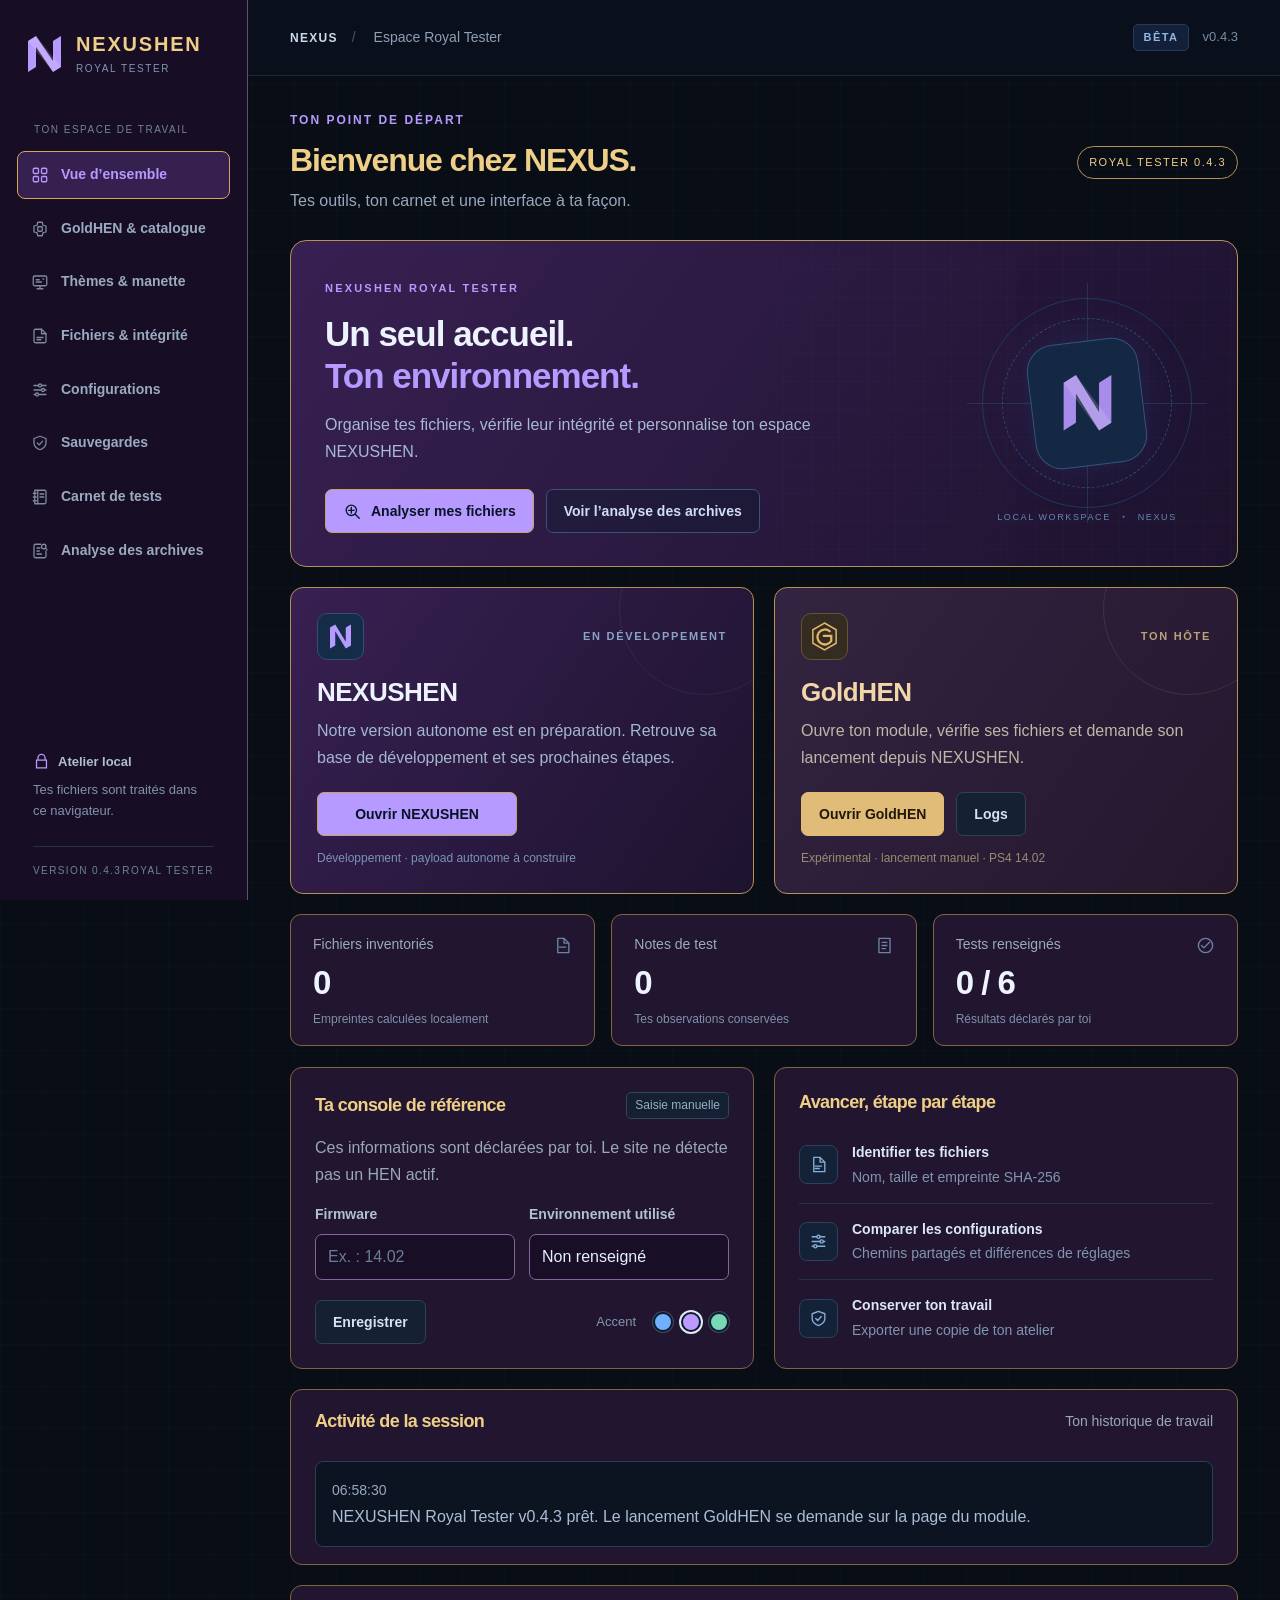
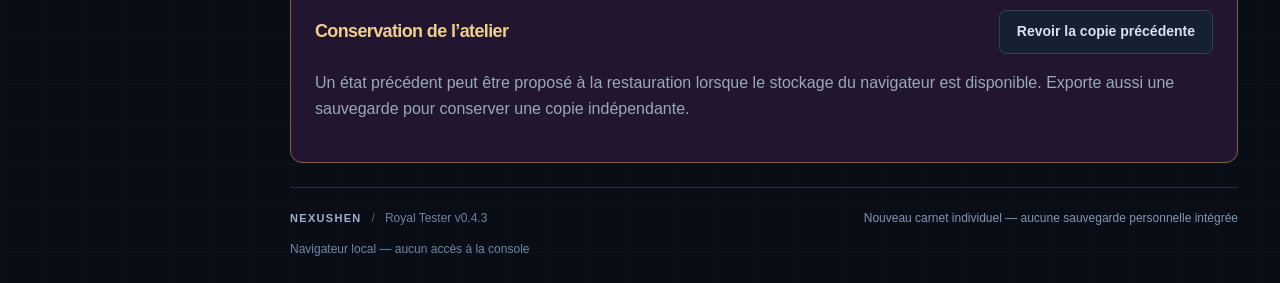
==== commit a1b0e9f7: "Add browser attempt logs and NEXUSHEN development workspace in Royal 0.4.3" ====
--- a/index.html
+++ b/index.html
@@ -4,8 +4,8 @@
   <meta charset="utf-8">
   <meta name="viewport" content="width=device-width, initial-scale=1">
   <meta name="theme-color" content="#080d16">
-  <meta name="description" content="NEXUSHEN Royal Tester : tes outils Guardian et ton module GoldHEN dans le même site.">
-  <title>NEXUSHEN Guardian — Royal Tester 0.4.1</title>
+  <meta name="description" content="NEXUSHEN Royal Tester : développement NEXUSHEN, outils Guardian, GoldHEN et journal des essais.">
+  <title>NEXUSHEN Guardian — Royal Tester 0.4.3</title>
   <style>:root{color-scheme:dark;--accent:#70b0ff;--accent-strong:#4c99f8;--accent-soft:#132b46;--accent-glow:rgba(76,153,248,.2);--bg:#080d16;--panel:#101925;--line:#233043;--text:#edf3fc;--muted:#99a8bd;--green:#69d9ac;--amber:#ecc277;--red:#ff9a9a}
 html[data-accent="purple"]{--accent:#bd9aff;--accent-strong:#a276f5;--accent-soft:#2b2041;--accent-glow:rgba(162,118,245,.2)}html[data-accent="green"]{--accent:#77d8b7;--accent-strong:#44bc92;--accent-soft:#13372d;--accent-glow:rgba(68,188,146,.2)}
 *{box-sizing:border-box}html{background:#080d16;scroll-behavior:smooth}body{margin:0;background:#080d16;color:#edf3fc;font-family:Arial,Helvetica,sans-serif;font-size:16px;line-height:1.55;-webkit-font-smoothing:antialiased}button,input,textarea,select{font:inherit}button,a,input,select,textarea{-webkit-tap-highlight-color:rgba(112,176,255,.15)}button{cursor:pointer}button:disabled{cursor:not-allowed;opacity:.45}a{color:#70b0ff;color:var(--accent,#70b0ff)}button:focus-visible,a:focus-visible,input:focus-visible,textarea:focus-visible,select:focus-visible{outline:3px solid #70b0ff;outline:3px solid var(--accent,#70b0ff);outline-offset:4px}button:focus,a:focus{outline-offset:4px}::selection{background:#24558b;color:#fff}svg{display:block}button svg,.stat svg,.upload-icon svg,.workflow-icon svg,.feature-icon svg,.notice>svg{fill:none;stroke:currentColor;stroke-width:1.7;stroke-linecap:round;stroke-linejoin:round}button svg{width:19px;height:19px;flex-shrink:0}h1,h2,h3,p{margin-top:0}h1,h2,h3{font-weight:700;letter-spacing:-.035em;line-height:1.2}h1{font-size:32px;margin-bottom:9px}h2{font-size:20px;margin-bottom:14px}h3{font-size:18px;margin-bottom:10px}p{margin-bottom:16px}code,.mono,.code-input,pre{font-family:Consolas,"Liberation Mono",Menlo,monospace}code{font-size:.91em;overflow-wrap:anywhere;word-break:break-word}pre{white-space:pre-wrap;word-break:break-word;background:#090f19;border:1px solid #263347;padding:16px;border-radius:10px;overflow:auto;font-size:14px}small,.small{font-size:14px}.muted{color:#99a8bd}.small.muted{color:#99a8bd}.eyebrow{color:#70b0ff;color:var(--accent,#70b0ff);font-size:12px;letter-spacing:2px;font-weight:bold;margin-bottom:11px}.skip-link{position:absolute;left:12px;top:-100px;z-index:100;background:#edf3fc;color:#080d16;padding:12px 18px;border-radius:6px}.skip-link:focus{top:12px}[hidden]{display:none!important}
@@ -54,7 +54,8 @@
 @media(max-width:600px){.environment-grid{display:block;margin:0 0 20px}.environment-card{margin:0 0 15px;padding:23px}.environment-card-top{margin-bottom:14px}.environment-card h2{font-size:26px}.environment-card p{font-size:16px;margin-bottom:19px}.environment-card>.button{width:100%}.environment-symbol{width:43px;height:43px}.environment-tag{font-size:10px}.host-panel .button-row{display:block;margin:0}.host-panel .button-row>.button{width:100%;margin:10px 0 0}.host-panel .badge{margin:8px 0 0}.host-panel .panel-heading{display:block}.payload-report dl{display:block}.payload-report dt,.payload-report dd{width:100%}.payload-report dt{padding-bottom:0;font-size:13px}.payload-report dd{padding-top:4px;font-size:14px}.preference-row{padding:16px 0}.preference-row strong{font-size:16px}.preference-row small{font-size:14px}.preference-row input{margin-right:12px}.theme-preview{min-height:255px}.controller-hints{display:block;margin:0 0 10px}.controller-hints>span{display:block;margin:0 0 11px}.theme-preview-panel>.button,#save-preferences{width:100%}.boot-content h2{font-size:32px;letter-spacing:5px}.boot-eyebrow{font-size:9px;letter-spacing:3px;margin-bottom:27px}.boot-symbol{width:64px;height:74px}.boot-edition{font-size:11px;letter-spacing:5px}.boot-description{font-size:13px}.boot-content .button{min-height:45px;font-size:14px}.boot-rings span{width:340px;height:340px}.boot-rings span:nth-child(2){width:455px;height:455px}.boot-rings span:nth-child(3){width:580px;height:580px}html[data-tv="true"] .environment-card h2{font-size:28px}html[data-tv="true"] .hero-copy h2{font-size:33px}html[data-tv="true"] .stat-label{font-size:14px}html[data-tv="true"] h1{font-size:29px}}
 @media(prefers-reduced-motion:reduce){.boot-content,.boot-lightline,.boot-rings span{animation:none!important}}
 @media print{.boot-overlay,.environment-grid,.theme-preview{display:none!important}html[data-tv="true"] .workspace{margin:0}html[data-background] body{background:#fff!important}input[type=url]{border-color:#aaa;color:#111}}
-html[data-accent="purple"]{--accent:#d2a1ff;--accent-strong:#b77aff;--accent-soft:#36204f;--accent-glow:rgba(184,117,255,.25)}html,body{background:#11091c}.sidebar{background:#170e25;border-color:#684c79}.panel,.stat{background:#21152f;border-color:#826340}.hero-panel,.environment-card{background:linear-gradient(125deg,#382052,#1d132e);border-color:#b69252}.gold-card{background:linear-gradient(125deg,#332441,#24172d)}.brand-word strong,h1,.panel-heading h2{color:#efcf87}.nav-button.is-active{border-color:#d2a65b}.button.primary{border-color:#c8a25e}.edition-badge{border-color:#b69252;color:#f0ce86}input[type=text],input[type=number],textarea,select{background:#180e26;border-color:#87659a}</style>
+html[data-accent="purple"]{--accent:#d2a1ff;--accent-strong:#b77aff;--accent-soft:#36204f;--accent-glow:rgba(184,117,255,.25)}html,body{background:#11091c}.sidebar{background:#170e25;border-color:#684c79}.panel,.stat{background:#21152f;border-color:#826340}.hero-panel,.environment-card{background:linear-gradient(125deg,#382052,#1d132e);border-color:#b69252}.gold-card{background:linear-gradient(125deg,#332441,#24172d)}.brand-word strong,h1,.panel-heading h2{color:#efcf87}.nav-button.is-active{border-color:#d2a65b}.button.primary{border-color:#c8a25e}.edition-badge{border-color:#b69252;color:#f0ce86}input[type=text],input[type=number],textarea,select{background:#180e26;border-color:#87659a}.environment-card>.button-row{margin-top:auto}.environment-card>.button-row>.button{min-height:44px}
+</style>
 </head>
 <body>
   <a class="skip-link" href="#main-content">Aller au contenu</a>
@@ -78,19 +79,19 @@
       <div class="sidebar-bottom">
         <div class="local-label"><svg width="17" height="17" viewBox="0 0 24 24" aria-hidden="true"><path d="M7 10V7a5 5 0 0 1 10 0v3M5 10h14v11H5z" fill="none" stroke="currentColor" stroke-width="1.8"/></svg> Atelier local</div>
         <p>Tes fichiers sont traités dans ce navigateur.</p>
-        <div class="version-line"><span>VERSION 0.4.1</span><span>ROYAL TESTER</span></div>
+        <div class="version-line"><span>VERSION 0.4.3</span><span>ROYAL TESTER</span></div>
       </div>
     </aside>
 
     <div class="workspace">
       <header class="topbar">
         <div class="breadcrumb"><span>NEXUS</span><span class="breadcrumb-divider">/</span> Espace Royal Tester</div>
-        <div class="topbar-right"><span class="mode-pill">BÊTA</span><span class="build-label">v0.4.1</span></div>
+        <div class="topbar-right"><span class="mode-pill">BÊTA</span><span class="build-label">v0.4.3</span></div>
       </header>
 
       <main id="main-content" class="main-content" tabindex="-1">
         <section id="page-overview" class="page is-active" aria-labelledby="overview-title">
-          <div class="page-heading"><div><p class="eyebrow">TON POINT DE DÉPART</p><h1 id="overview-title">Bienvenue chez NEXUS.</h1><p class="page-description">Tes outils, ton carnet et une interface à ta façon.</p></div><span class="edition-badge">ROYAL TESTER 0.4.1</span></div>
+          <div class="page-heading"><div><p class="eyebrow">TON POINT DE DÉPART</p><h1 id="overview-title">Bienvenue chez NEXUS.</h1><p class="page-description">Tes outils, ton carnet et une interface à ta façon.</p></div><span class="edition-badge">ROYAL TESTER 0.4.3</span></div>
 
           <div class="hero-panel">
             <div class="hero-copy"><span class="hero-kicker">NEXUSHEN ROYAL TESTER</span><h2>Un seul accueil.<br><span>Ton environnement.</span></h2><p>Organise tes fichiers, vérifie leur intégrité et personnalise ton espace NEXUSHEN.</p><div class="button-row"><button type="button" class="button primary" data-page="files"><svg viewBox="0 0 24 24" aria-hidden="true"><circle cx="10.5" cy="10.5" r="6.5"/><path d="m15.5 15.5 5 5M10.5 7v7M7 10.5h7"/></svg>Analyser mes fichiers</button><button type="button" class="button hero-secondary" data-page="audit">Voir l’analyse des archives</button></div></div>
@@ -98,8 +99,8 @@
           </div>
 
           <div class="environment-grid" aria-label="Choisir ton espace">
-            <article class="environment-card gold-card"><div class="environment-card-top"><span class="environment-symbol gold-symbol" aria-hidden="true"><svg viewBox="0 0 44 44"><path d="m22 4 15.5 9v18L22 40 6.5 31V13z" fill="none" stroke="currentColor" stroke-width="2"/><path d="M29 15a10 10 0 1 0 2 13v-7H21" fill="none" stroke="currentColor" stroke-width="3" stroke-linecap="round"/></svg></span><span class="environment-tag">TON HÔTE</span></div><h2>GoldHEN</h2><p>Ouvre ton module, vérifie ses fichiers et demande son lancement depuis NEXUSHEN.</p><a id="open-goldhen" class="button gold-button" href="modules/goldhen/g2all/index.html">Ouvrir GoldHEN</a><span class="environment-footnote">Expérimental · lancement manuel · PS4 14.02</span></article>
-            <article class="environment-card nexus-card"><div class="environment-card-top"><span class="environment-symbol" aria-hidden="true"><svg viewBox="0 0 44 44"><path d="M8 34V10l7-4 14 23V10l7-4v28l-7 4-14-23v19l-7 4z" fill="currentColor"/></svg></span><span class="environment-tag">TON ATELIER</span></div><h2>NEXUSHEN</h2><p>Vérifie tes fichiers, prépare tes réglages et suis tes essais.</p><button type="button" id="open-nexus-tools" class="button primary" data-page="files">Ouvrir les outils NEXUS</button><span class="environment-footnote">Outils locaux disponibles</span></article>
+            <article class="environment-card nexus-card"><div class="environment-card-top"><span class="environment-symbol" aria-hidden="true"><svg viewBox="0 0 44 44"><path d="M8 34V10l7-4 14 23V10l7-4v28l-7 4-14-23v19l-7 4z" fill="currentColor"/></svg></span><span class="environment-tag">EN DÉVELOPPEMENT</span></div><h2>NEXUSHEN</h2><p>Notre version autonome est en préparation. Retrouve sa base de développement et ses prochaines étapes.</p><a id="open-nexus-tools" class="button primary" href="modules/nexushen/index.html">Ouvrir NEXUSHEN</a><span class="environment-footnote">Développement · payload autonome à construire</span></article>
+            <article class="environment-card gold-card"><div class="environment-card-top"><span class="environment-symbol gold-symbol" aria-hidden="true"><svg viewBox="0 0 44 44"><path d="m22 4 15.5 9v18L22 40 6.5 31V13z" fill="none" stroke="currentColor" stroke-width="2"/><path d="M29 15a10 10 0 1 0 2 13v-7H21" fill="none" stroke="currentColor" stroke-width="3" stroke-linecap="round"/></svg></span><span class="environment-tag">TON HÔTE</span></div><h2>GoldHEN</h2><p>Ouvre ton module, vérifie ses fichiers et demande son lancement depuis NEXUSHEN.</p><div class="button-row"><a id="open-goldhen" class="button gold-button" href="modules/goldhen/g2all/index.html">Ouvrir GoldHEN</a><a id="open-goldhen-logs" class="button secondary" href="diagnostics/index.html">Logs</a></div><span class="environment-footnote">Expérimental · lancement manuel · PS4 14.02</span></article>
           </div>
 
           <div class="stats-row" aria-label="Résumé de ton atelier">
@@ -117,10 +118,10 @@
         </section>
 
         <section id="page-payloads" class="page" aria-labelledby="payloads-title">
-          <div class="page-heading"><div><p class="eyebrow">TES POINTS D’ENTRÉE</p><h1 id="payloads-title">GoldHEN & catalogue</h1><p class="page-description">Ouvre le module GoldHEN et garde tes fiches de payloads dans ton atelier.</p></div><span class="edition-badge">ROYAL TESTER 0.4.1</span></div>
+          <div class="page-heading"><div><p class="eyebrow">TES POINTS D’ENTRÉE</p><h1 id="payloads-title">GoldHEN & catalogue</h1><p class="page-description">Suis le développement de NEXUSHEN, ouvre GoldHEN et conserve tes fiches de payloads.</p></div><span class="edition-badge">ROYAL TESTER 0.4.3</span></div>
           <div class="two-columns launch-columns">
-            <section class="panel host-panel"><div class="panel-heading"><h2>GoldHEN sur NEXUSHEN</h2><span class="badge gold-badge">Expérimental</span></div><p>Le module et son payload sont hébergés dans ce site. Ouvre sa page pour vérifier les fichiers, puis demander le lancement.</p><p id="host-status" class="status-text"></p><div class="button-row"><a id="open-hosted-goldhen" class="button gold-button" href="modules/goldhen/g2all/index.html">Ouvrir GoldHEN</a><button type="button" class="button secondary" data-page="notebook">Ouvrir le carnet</button></div><p class="footnote">Lancement réservé à la PS4 en 14.02. Le résultat et la stabilité doivent être vérifiés sur la console.</p></section>
-            <section class="panel nexus-ready-panel"><div class="panel-heading"><h2>NEXUSHEN Guardian</h2><span class="badge info">Atelier disponible</span></div><p>Inventaire, intégrité, configurations et carnet de tests sont disponibles dans l’interface locale.</p><p class="muted">Aucun payload autonome NEXUSHEN n’a encore été construit. Les fichiers d’autres projets conservent leur identité.</p><button type="button" class="button primary" data-page="files">Ouvrir l’atelier</button></section>
+            <section class="panel nexus-ready-panel"><div class="panel-heading"><h2>NEXUSHEN · développement</h2><span class="badge info">Base du projet</span></div><p>Notre version commence ici : état du projet, contrôles locaux et prochaines étapes.</p><p class="muted">Le payload autonome NEXUSHEN reste à construire et à valider. Les outils Guardian restent disponibles dans les menus.</p><a id="open-hosted-nexus" class="button primary" href="modules/nexushen/index.html">Ouvrir NEXUSHEN</a></section>
+            <section class="panel host-panel"><div class="panel-heading"><h2>GoldHEN sur NEXUSHEN</h2><span class="badge gold-badge">Expérimental</span></div><p>Le module et son payload sont hébergés dans ce site. Ouvre sa page pour vérifier les fichiers, puis demander le lancement.</p><p id="host-status" class="status-text"></p><div class="button-row"><a id="open-hosted-goldhen" class="button gold-button" href="modules/goldhen/g2all/index.html">Ouvrir GoldHEN</a><a id="open-hosted-goldhen-logs" class="button secondary" href="diagnostics/index.html">Logs</a><button type="button" class="button secondary" data-page="notebook">Ouvrir le carnet</button></div><p class="footnote">Lancement réservé à la PS4 en 14.02. Le résultat et la stabilité doivent être vérifiés sur la console.</p></section>
           </div>
           <section id="kit-availability" class="panel kit-panel" aria-label="Module GoldHEN hébergé"><div class="panel-heading"><h2>Module GoldHEN hébergé</h2><span class="badge">Expérimental</span></div><p class="muted">Le détail du module sera affiché ici.</p></section>
           <section class="panel"><div class="panel-heading"><h2>Identifier un fichier de payload</h2><span class="badge">Analyse locale</span></div><p class="muted">Lis les informations du fichier, compare son empreinte et conserve sa fiche. Cette action ne l’exécute pas.</p><label for="payload-file">Fichier BIN, ELF ou PRX</label><input id="payload-file" type="file" accept=".bin,.elf,.prx"><div id="payload-report" class="payload-report analysis-results" aria-live="polite"><p class="muted">Sélectionne un fichier pour afficher son analyse.</p></div><div class="field-row"><div class="field"><label for="payload-name">Nom de la fiche</label><input id="payload-name" type="text" maxlength="200" autocomplete="off" placeholder="Ex. : GoldHEN — ma version testée"></div><div class="field"><label for="payload-kind">Projet ou type déclaré</label><select id="payload-kind"><option value="goldhen">GoldHEN</option><option value="nexushen">NEXUSHEN</option><option value="debug">Outil de débogage</option><option value="custom">Autre fichier</option></select></div></div><div class="field-row"><div class="field"><label for="payload-firmware">Firmware déclaré</label><input id="payload-firmware" type="text" maxlength="40" autocomplete="off" placeholder="Ex. : 14.02 — à vérifier"></div><input id="payload-entry" type="hidden" value=""></div><div class="field"><label for="payload-expected">SHA-256 attendu, facultatif</label><input id="payload-expected" type="text" class="mono" maxlength="64" spellcheck="false" autocomplete="off" placeholder="64 caractères hexadécimaux provenant de ta référence"></div><div class="field"><label for="payload-note">Provenance et observations</label><textarea id="payload-note" rows="3" maxlength="4000" placeholder="Où l’as-tu obtenu ? Quelle version a été testée ? Quel résultat as-tu observé ?"></textarea></div><button type="button" id="payload-save" class="button primary">Ajouter au catalogue</button><p class="footnote">Le catalogue conserve la fiche et l’empreinte, pas les octets du fichier. Un type ou firmware saisi reste une déclaration.</p></section>
@@ -130,7 +131,7 @@
 
         <section id="page-themes" class="page" aria-labelledby="themes-title">
           <div class="page-heading"><div><p class="eyebrow">TA SIGNATURE NEXUS</p><h1 id="themes-title">Thèmes & manette</h1><p class="page-description">Adapte l’accueil à ton écran et à ta manière de naviguer.</p></div></div>
-          <div class="two-columns themes-columns"><section class="panel"><div class="panel-heading"><h2>Affichage & navigation</h2></div><label class="preference-row" for="pref-tv"><input id="pref-tv" type="checkbox"><span><strong>Mode TV</strong><small>Textes, boutons et repères agrandis.</small></span></label><label class="preference-row" for="pref-controller"><input id="pref-controller" type="checkbox" checked><span><strong>Navigation à la manette</strong><small>Focus visible et navigation directionnelle.</small></span></label><label class="preference-row" for="pref-motion"><input id="pref-motion" type="checkbox" checked><span><strong>Animations de l’interface</strong><small>Transitions et effets visuels légers.</small></span></label><label class="preference-row" for="pref-startup"><input id="pref-startup" type="checkbox"><span><strong>Introduction au démarrage</strong><small>Afficher l’identité Royal Tester à l’ouverture.</small></span></label><div class="field preference-background"><label for="pref-background">Arrière-plan</label><select id="pref-background"><option value="grid">Grille NEXUS</option><option value="plain">Sombre uni</option><option value="orbit">Orbites lumineuses</option></select></div><button type="button" id="save-preferences" class="button primary">Enregistrer mes préférences</button></section><section class="panel theme-preview-panel"><div class="panel-heading"><h2>L’identité Royal Tester</h2><span class="badge">Aperçu local</span></div><div class="theme-preview" aria-label="Aperçu du thème NEXUSHEN"><div class="theme-preview-orbit theme-preview-orbit-one"></div><div class="theme-preview-orbit theme-preview-orbit-two"></div><svg class="theme-preview-logo" viewBox="0 0 74 86" aria-hidden="true"><path d="M6 68V16L22 6l30 48V16L68 6v62L52 78 22 30v38L6 78z" fill="currentColor"/></svg><strong>NEXUSHEN</strong><span>ROYAL TESTER / 0.4.1</span></div><p class="muted">Une ouverture visuelle pour ton espace local, que tu peux passer à tout moment.</p><button type="button" id="play-intro" class="button secondary">Voir l’introduction</button></section></div>
+          <div class="two-columns themes-columns"><section class="panel"><div class="panel-heading"><h2>Affichage & navigation</h2></div><label class="preference-row" for="pref-tv"><input id="pref-tv" type="checkbox"><span><strong>Mode TV</strong><small>Textes, boutons et repères agrandis.</small></span></label><label class="preference-row" for="pref-controller"><input id="pref-controller" type="checkbox" checked><span><strong>Navigation à la manette</strong><small>Focus visible et navigation directionnelle.</small></span></label><label class="preference-row" for="pref-motion"><input id="pref-motion" type="checkbox" checked><span><strong>Animations de l’interface</strong><small>Transitions et effets visuels légers.</small></span></label><label class="preference-row" for="pref-startup"><input id="pref-startup" type="checkbox"><span><strong>Introduction au démarrage</strong><small>Afficher l’identité Royal Tester à l’ouverture.</small></span></label><div class="field preference-background"><label for="pref-background">Arrière-plan</label><select id="pref-background"><option value="grid">Grille NEXUS</option><option value="plain">Sombre uni</option><option value="orbit">Orbites lumineuses</option></select></div><button type="button" id="save-preferences" class="button primary">Enregistrer mes préférences</button></section><section class="panel theme-preview-panel"><div class="panel-heading"><h2>L’identité Royal Tester</h2><span class="badge">Aperçu local</span></div><div class="theme-preview" aria-label="Aperçu du thème NEXUSHEN"><div class="theme-preview-orbit theme-preview-orbit-one"></div><div class="theme-preview-orbit theme-preview-orbit-two"></div><svg class="theme-preview-logo" viewBox="0 0 74 86" aria-hidden="true"><path d="M6 68V16L22 6l30 48V16L68 6v62L52 78 22 30v38L6 78z" fill="currentColor"/></svg><strong>NEXUSHEN</strong><span>ROYAL TESTER / 0.4.3</span></div><p class="muted">Une ouverture visuelle pour ton espace local, que tu peux passer à tout moment.</p><button type="button" id="play-intro" class="button secondary">Voir l’introduction</button></section></div>
           <section class="panel"><div class="panel-heading"><h2>Commandes de navigation</h2></div><div class="controller-hints"><span><kbd>Flèches</kbd> ou croix directionnelle</span><span><kbd>Entrée</kbd> Valider</span><span><kbd>Échap</kbd> Revenir</span></div><p id="controller-status" class="status-text" role="status">La détection de manette dépend des capacités du navigateur. Les contrôles tactiles et la souris restent disponibles.</p><p class="footnote">Un appui sur une touche de la manette peut être nécessaire pour que le navigateur la détecte. Le mode TV améliore la lisibilité ; il ne garantit pas la compatibilité du WebKit PS4.</p></section>
         </section>
 
@@ -166,13 +167,13 @@
           <div class="notice"><svg viewBox="0 0 24 24" aria-hidden="true"><circle cx="12" cy="12" r="9"/><path d="M12 11v6M12 7v1"/></svg><div><strong>Une analyse statique</strong><p>Les conclusions portent sur les fichiers examinés. Elles ne valident pas leur fonctionnement sur une PS4 et ne permettent pas d’établir la cause de l’incident rapporté.</p></div></div><div id="audit-content" class="audit-content"><section class="panel"><p class="muted">Le rapport des archives sera affiché ici.</p></section></div><div class="panel"><h2>Diagnostic navigateur</h2><button id="royal-diag" class="button secondary">Vérifier les fonctions</button><pre id="royal-diag-out" style="white-space:pre-wrap">Aucun diagnostic effectué.</pre><h2>Rapport communautaire</h2><p>Indique uniquement des observations non personnelles. Les configurations, fichiers et notes de ton carnet ne sont pas transmis.</p><label for="royal-model">Modèle de PS4</label><select id="royal-model"><option>Non renseigné</option><option>FAT</option><option>Slim</option><option>Pro</option></select><label for="royal-result">Résultat observé</label><select id="royal-result"><option>Non testé</option><option>Réussite déclarée</option><option>Échec déclaré</option><option>Kernel Panic</option></select><label for="royal-note">Description du bug (sans données personnelles)</label><textarea id="royal-note" maxlength="1500"></textarea><button id="royal-report" class="button primary">Préparer le rapport</button><textarea id="royal-out" readonly rows="10" aria-label="Rapport à copier"></textarea><a href="https://github.com/NOTTHEREALNEXUS/Nexushen-/issues/new" rel="noopener noreferrer">Ouvrir un ticket GitHub</a><p>Copie le rapport et colle-le dans le ticket. Rien n’est envoyé automatiquement.</p></div>
         </section>
 
-        <footer class="workspace-footer"><div><span class="footer-brand">NEXUSHEN</span><span class="footer-divider">/</span><span>Royal Tester v0.4.1</span></div><div class="footer-storage"><span id="storage-status">Stockage en cours de vérification</span><span id="last-saved"></span></div><p id="browser-info" class="browser-info"></p></footer>
+        <footer class="workspace-footer"><div><span class="footer-brand">NEXUSHEN</span><span class="footer-divider">/</span><span>Royal Tester v0.4.3</span></div><div class="footer-storage"><span id="storage-status">Stockage en cours de vérification</span><span id="last-saved"></span></div><p id="browser-info" class="browser-info"></p></footer>
       </main>
     </div>
   </div>
   <div id="boot-overlay" class="boot-overlay" role="dialog" aria-modal="true" aria-labelledby="boot-title" hidden>
     <div class="boot-rings" aria-hidden="true"><span></span><span></span><span></span></div>
-    <div class="boot-content"><span class="boot-eyebrow">WELCOME TO YOUR SPACE</span><svg class="boot-symbol" viewBox="0 0 74 86" aria-hidden="true"><path d="M6 68V16L22 6l30 48V16L68 6v62L52 78 22 30v38L6 78z" fill="currentColor"/><path d="m6 16 16-10 46 62-16 10z" fill="#fff" fill-opacity=".18"/></svg><h2 id="boot-title">NEXUSHEN</h2><p class="boot-edition">ROYAL TESTER <span>/</span> 0.4.1</p><div class="boot-lightline" aria-hidden="true"></div><p class="boot-description">Ouverture de ton espace local</p><button type="button" id="skip-boot" class="button secondary">Passer l’introduction</button></div>
+    <div class="boot-content"><span class="boot-eyebrow">WELCOME TO YOUR SPACE</span><svg class="boot-symbol" viewBox="0 0 74 86" aria-hidden="true"><path d="M6 68V16L22 6l30 48V16L68 6v62L52 78 22 30v38L6 78z" fill="currentColor"/><path d="m6 16 16-10 46 62-16 10z" fill="#fff" fill-opacity=".18"/></svg><h2 id="boot-title">NEXUSHEN</h2><p class="boot-edition">ROYAL TESTER <span>/</span> 0.4.3</p><div class="boot-lightline" aria-hidden="true"></div><p class="boot-description">Ouverture de ton espace local</p><button type="button" id="skip-boot" class="button secondary">Passer l’introduction</button></div>
   </div>
   <div id="toast" class="toast" role="status" aria-live="polite" aria-atomic="true"></div>
   <noscript><div class="noscript-notice">Active JavaScript pour utiliser les outils de NEXUSHEN Guardian.</div></noscript>
@@ -1572,7 +1573,7 @@
     page: page, tell: tell, log: log, readFile: readFile, download: download,
     formatSize: formatSize, uid: uid
   };
-  log('NEXUSHEN Royal Tester v0.4.1 prêt. Le lancement GoldHEN se demande sur la page du module.');
+  log('NEXUSHEN Royal Tester v0.4.3 prêt. Le lancement GoldHEN se demande sur la page du module.');
 }());
 </script>
   <script>/* NEXUSHEN Origins — navigation spatiale locale, ES5, sans dépendance.
@@ -2143,5 +2144,5 @@
   return {assessProfile: assessProfile, providedGoldhenSha256: PROVIDED_GOLDHEN, defaultHost: DEFAULT_HOST, boot: boot};
 }));
 </script>
-<script>(function(){function e(id){return document.getElementById(id)}e('royal-diag').onclick=function(){var storage=false;try{localStorage.setItem('nexus-royal-probe','1');localStorage.removeItem('nexus-royal-probe');storage=true}catch(x){}e('royal-diag-out').textContent='JavaScript : actif\nStockage local : '+(storage?'disponible':'indisponible')+'\nManette API : '+(typeof navigator.getGamepads==='function'?'présente':'absente')+'\nRésolution : '+screen.width+' x '+screen.height;};e('royal-report').onclick=function(){e('royal-out').value=JSON.stringify({version:'Royal Tester 0.4.1',firmware:e('fw-input').value,environment:e('hen-input').value,model:e('royal-model').value,result:e('royal-result').value,description:e('royal-note').value,browser:e('royal-diag-out').textContent},null,2);e('royal-out').focus();e('royal-out').select();};})();</script></body>
+<script>(function(){function e(id){return document.getElementById(id)}e('royal-diag').onclick=function(){var storage=false;try{localStorage.setItem('nexus-royal-probe','1');localStorage.removeItem('nexus-royal-probe');storage=true}catch(x){}e('royal-diag-out').textContent='JavaScript : actif\nStockage local : '+(storage?'disponible':'indisponible')+'\nManette API : '+(typeof navigator.getGamepads==='function'?'présente':'absente')+'\nRésolution : '+screen.width+' x '+screen.height;};e('royal-report').onclick=function(){e('royal-out').value=JSON.stringify({version:'Royal Tester 0.4.3',firmware:e('fw-input').value,environment:e('hen-input').value,model:e('royal-model').value,result:e('royal-result').value,description:e('royal-note').value,browser:e('royal-diag-out').textContent},null,2);e('royal-out').focus();e('royal-out').select();};})();</script></body>
 </html>
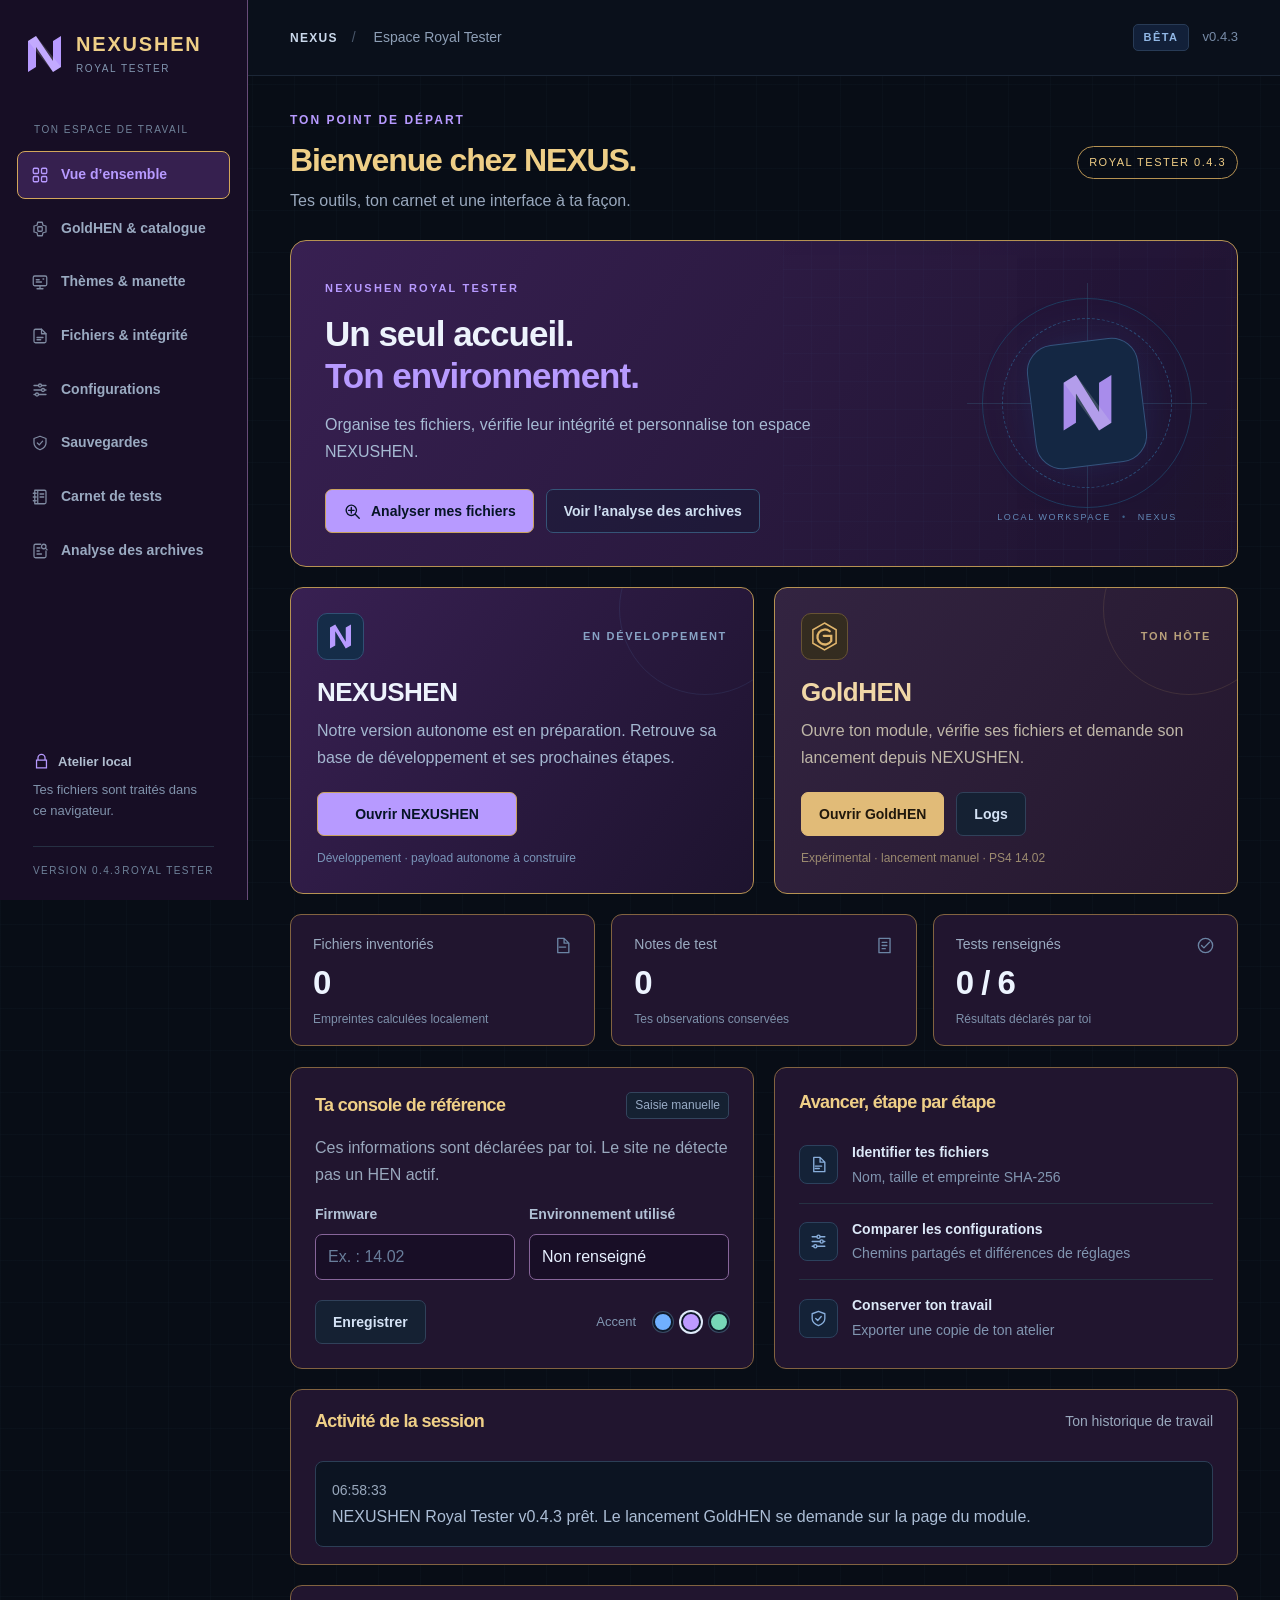
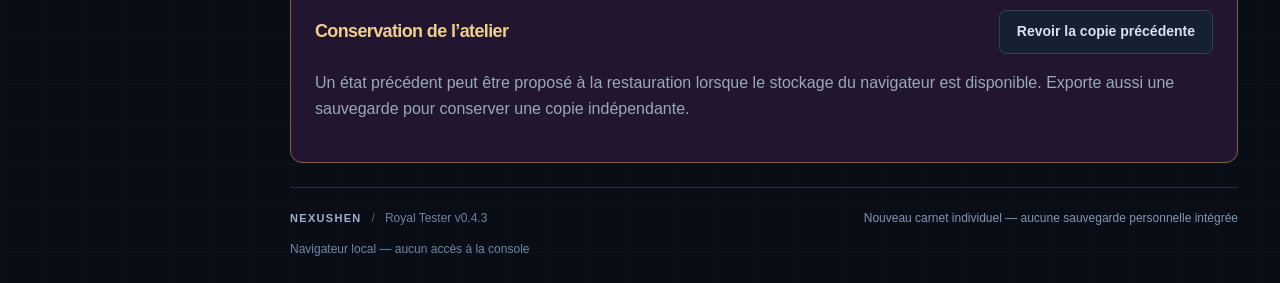
==== commit 49fe95a5: "Version GoldHEN host resources to prevent stale scripts and manifests after updates" ====
--- a/index.html
+++ b/index.html
@@ -100,7 +100,7 @@
 
           <div class="environment-grid" aria-label="Choisir ton espace">
             <article class="environment-card nexus-card"><div class="environment-card-top"><span class="environment-symbol" aria-hidden="true"><svg viewBox="0 0 44 44"><path d="M8 34V10l7-4 14 23V10l7-4v28l-7 4-14-23v19l-7 4z" fill="currentColor"/></svg></span><span class="environment-tag">EN DÉVELOPPEMENT</span></div><h2>NEXUSHEN</h2><p>Notre version autonome est en préparation. Retrouve sa base de développement et ses prochaines étapes.</p><a id="open-nexus-tools" class="button primary" href="modules/nexushen/index.html">Ouvrir NEXUSHEN</a><span class="environment-footnote">Développement · payload autonome à construire</span></article>
-            <article class="environment-card gold-card"><div class="environment-card-top"><span class="environment-symbol gold-symbol" aria-hidden="true"><svg viewBox="0 0 44 44"><path d="m22 4 15.5 9v18L22 40 6.5 31V13z" fill="none" stroke="currentColor" stroke-width="2"/><path d="M29 15a10 10 0 1 0 2 13v-7H21" fill="none" stroke="currentColor" stroke-width="3" stroke-linecap="round"/></svg></span><span class="environment-tag">TON HÔTE</span></div><h2>GoldHEN</h2><p>Ouvre ton module, vérifie ses fichiers et demande son lancement depuis NEXUSHEN.</p><div class="button-row"><a id="open-goldhen" class="button gold-button" href="modules/goldhen/g2all/index.html">Ouvrir GoldHEN</a><a id="open-goldhen-logs" class="button secondary" href="diagnostics/index.html">Logs</a></div><span class="environment-footnote">Expérimental · lancement manuel · PS4 14.02</span></article>
+            <article class="environment-card gold-card"><div class="environment-card-top"><span class="environment-symbol gold-symbol" aria-hidden="true"><svg viewBox="0 0 44 44"><path d="m22 4 15.5 9v18L22 40 6.5 31V13z" fill="none" stroke="currentColor" stroke-width="2"/><path d="M29 15a10 10 0 1 0 2 13v-7H21" fill="none" stroke="currentColor" stroke-width="3" stroke-linecap="round"/></svg></span><span class="environment-tag">TON HÔTE</span></div><h2>GoldHEN</h2><p>Ouvre ton module, vérifie ses fichiers et demande son lancement depuis NEXUSHEN.</p><div class="button-row"><a id="open-goldhen" class="button gold-button" href="modules/goldhen/g2all/index.html?v=0.4.3-2">Ouvrir GoldHEN</a><a id="open-goldhen-logs" class="button secondary" href="diagnostics/index.html">Logs</a></div><span class="environment-footnote">Expérimental · lancement manuel · PS4 14.02</span></article>
           </div>
 
           <div class="stats-row" aria-label="Résumé de ton atelier">
@@ -121,7 +121,7 @@
           <div class="page-heading"><div><p class="eyebrow">TES POINTS D’ENTRÉE</p><h1 id="payloads-title">GoldHEN & catalogue</h1><p class="page-description">Suis le développement de NEXUSHEN, ouvre GoldHEN et conserve tes fiches de payloads.</p></div><span class="edition-badge">ROYAL TESTER 0.4.3</span></div>
           <div class="two-columns launch-columns">
             <section class="panel nexus-ready-panel"><div class="panel-heading"><h2>NEXUSHEN · développement</h2><span class="badge info">Base du projet</span></div><p>Notre version commence ici : état du projet, contrôles locaux et prochaines étapes.</p><p class="muted">Le payload autonome NEXUSHEN reste à construire et à valider. Les outils Guardian restent disponibles dans les menus.</p><a id="open-hosted-nexus" class="button primary" href="modules/nexushen/index.html">Ouvrir NEXUSHEN</a></section>
-            <section class="panel host-panel"><div class="panel-heading"><h2>GoldHEN sur NEXUSHEN</h2><span class="badge gold-badge">Expérimental</span></div><p>Le module et son payload sont hébergés dans ce site. Ouvre sa page pour vérifier les fichiers, puis demander le lancement.</p><p id="host-status" class="status-text"></p><div class="button-row"><a id="open-hosted-goldhen" class="button gold-button" href="modules/goldhen/g2all/index.html">Ouvrir GoldHEN</a><a id="open-hosted-goldhen-logs" class="button secondary" href="diagnostics/index.html">Logs</a><button type="button" class="button secondary" data-page="notebook">Ouvrir le carnet</button></div><p class="footnote">Lancement réservé à la PS4 en 14.02. Le résultat et la stabilité doivent être vérifiés sur la console.</p></section>
+            <section class="panel host-panel"><div class="panel-heading"><h2>GoldHEN sur NEXUSHEN</h2><span class="badge gold-badge">Expérimental</span></div><p>Le module et son payload sont hébergés dans ce site. Ouvre sa page pour vérifier les fichiers, puis demander le lancement.</p><p id="host-status" class="status-text"></p><div class="button-row"><a id="open-hosted-goldhen" class="button gold-button" href="modules/goldhen/g2all/index.html?v=0.4.3-2">Ouvrir GoldHEN</a><a id="open-hosted-goldhen-logs" class="button secondary" href="diagnostics/index.html">Logs</a><button type="button" class="button secondary" data-page="notebook">Ouvrir le carnet</button></div><p class="footnote">Lancement réservé à la PS4 en 14.02. Le résultat et la stabilité doivent être vérifiés sur la console.</p></section>
           </div>
           <section id="kit-availability" class="panel kit-panel" aria-label="Module GoldHEN hébergé"><div class="panel-heading"><h2>Module GoldHEN hébergé</h2><span class="badge">Expérimental</span></div><p class="muted">Le détail du module sera affiché ici.</p></section>
           <section class="panel"><div class="panel-heading"><h2>Identifier un fichier de payload</h2><span class="badge">Analyse locale</span></div><p class="muted">Lis les informations du fichier, compare son empreinte et conserve sa fiche. Cette action ne l’exécute pas.</p><label for="payload-file">Fichier BIN, ELF ou PRX</label><input id="payload-file" type="file" accept=".bin,.elf,.prx"><div id="payload-report" class="payload-report analysis-results" aria-live="polite"><p class="muted">Sélectionne un fichier pour afficher son analyse.</p></div><div class="field-row"><div class="field"><label for="payload-name">Nom de la fiche</label><input id="payload-name" type="text" maxlength="200" autocomplete="off" placeholder="Ex. : GoldHEN — ma version testée"></div><div class="field"><label for="payload-kind">Projet ou type déclaré</label><select id="payload-kind"><option value="goldhen">GoldHEN</option><option value="nexushen">NEXUSHEN</option><option value="debug">Outil de débogage</option><option value="custom">Autre fichier</option></select></div></div><div class="field-row"><div class="field"><label for="payload-firmware">Firmware déclaré</label><input id="payload-firmware" type="text" maxlength="40" autocomplete="off" placeholder="Ex. : 14.02 — à vérifier"></div><input id="payload-entry" type="hidden" value=""></div><div class="field"><label for="payload-expected">SHA-256 attendu, facultatif</label><input id="payload-expected" type="text" class="mono" maxlength="64" spellcheck="false" autocomplete="off" placeholder="64 caractères hexadécimaux provenant de ta référence"></div><div class="field"><label for="payload-note">Provenance et observations</label><textarea id="payload-note" rows="3" maxlength="4000" placeholder="Où l’as-tu obtenu ? Quelle version a été testée ? Quel résultat as-tu observé ?"></textarea></div><button type="button" id="payload-save" class="button primary">Ajouter au catalogue</button><p class="footnote">Le catalogue conserve la fiche et l’empreinte, pas les octets du fichier. Un type ou firmware saisi reste une déclaration.</p></section>
